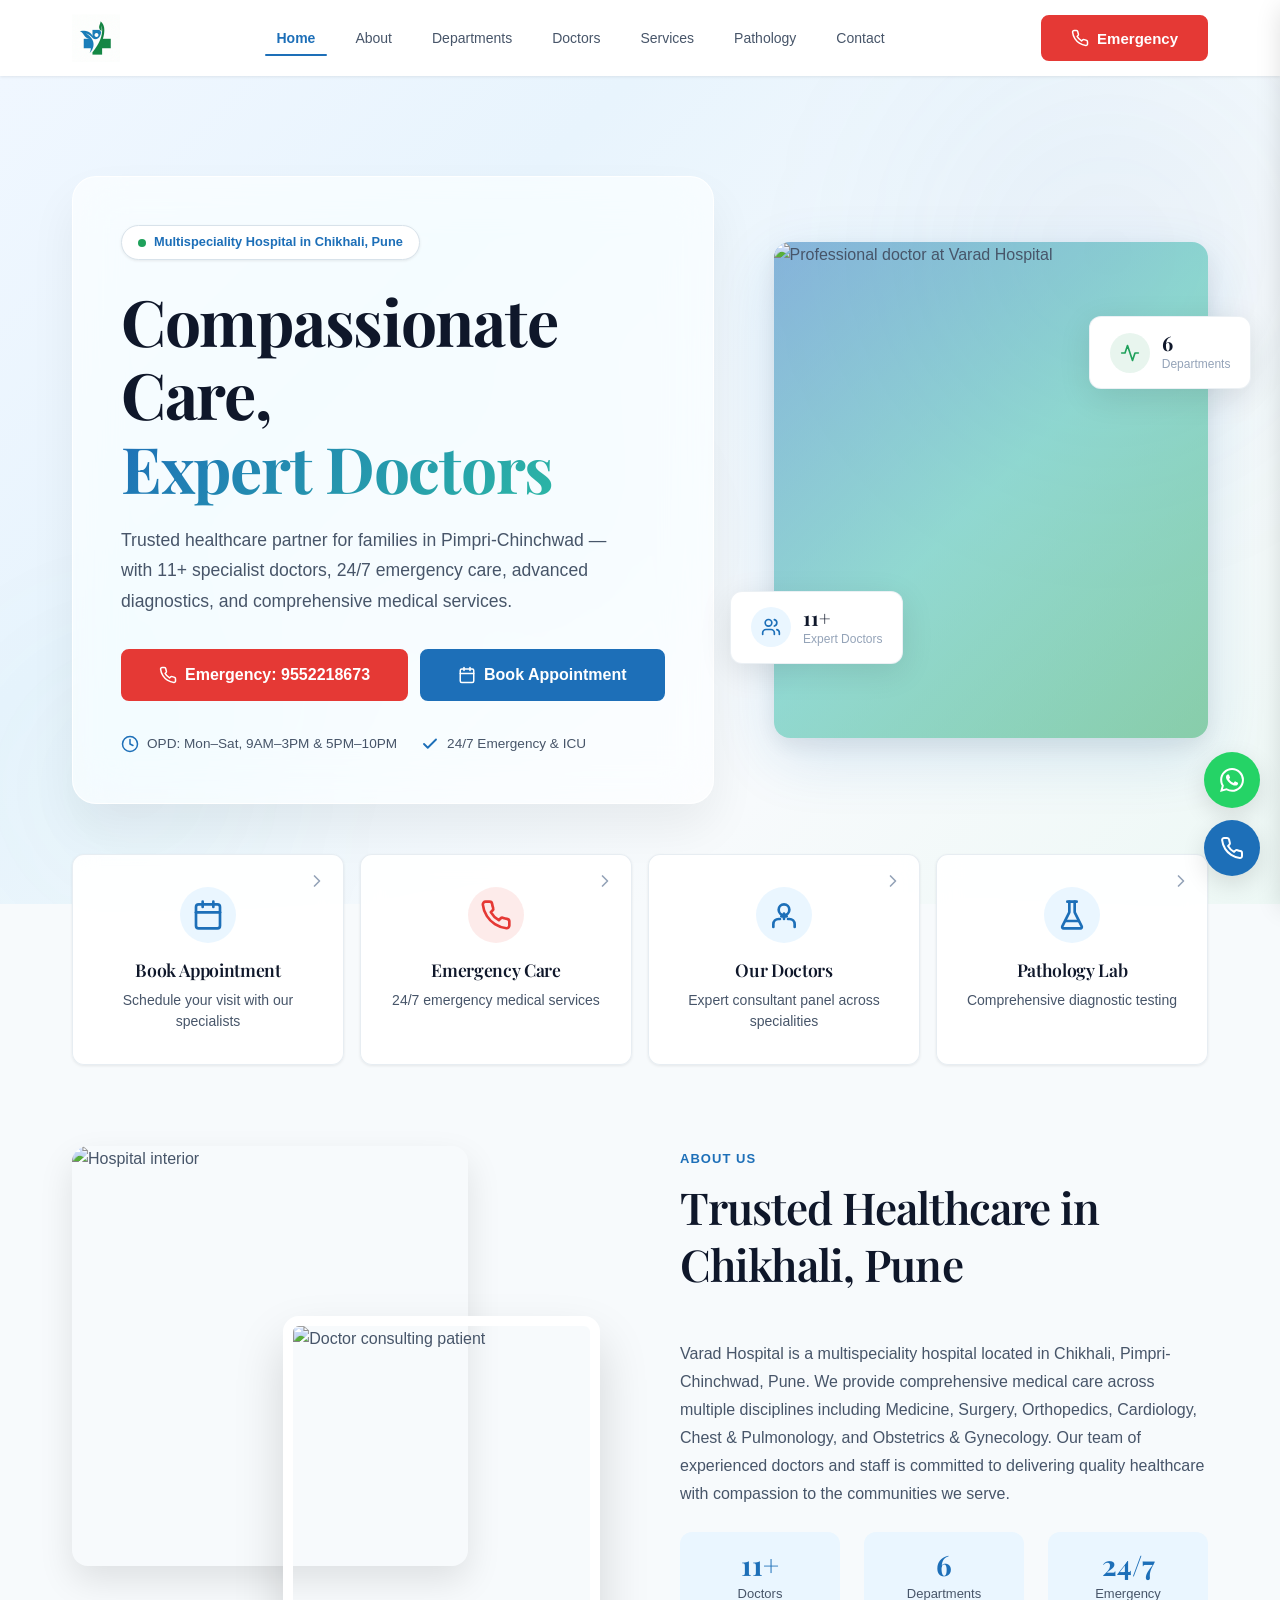
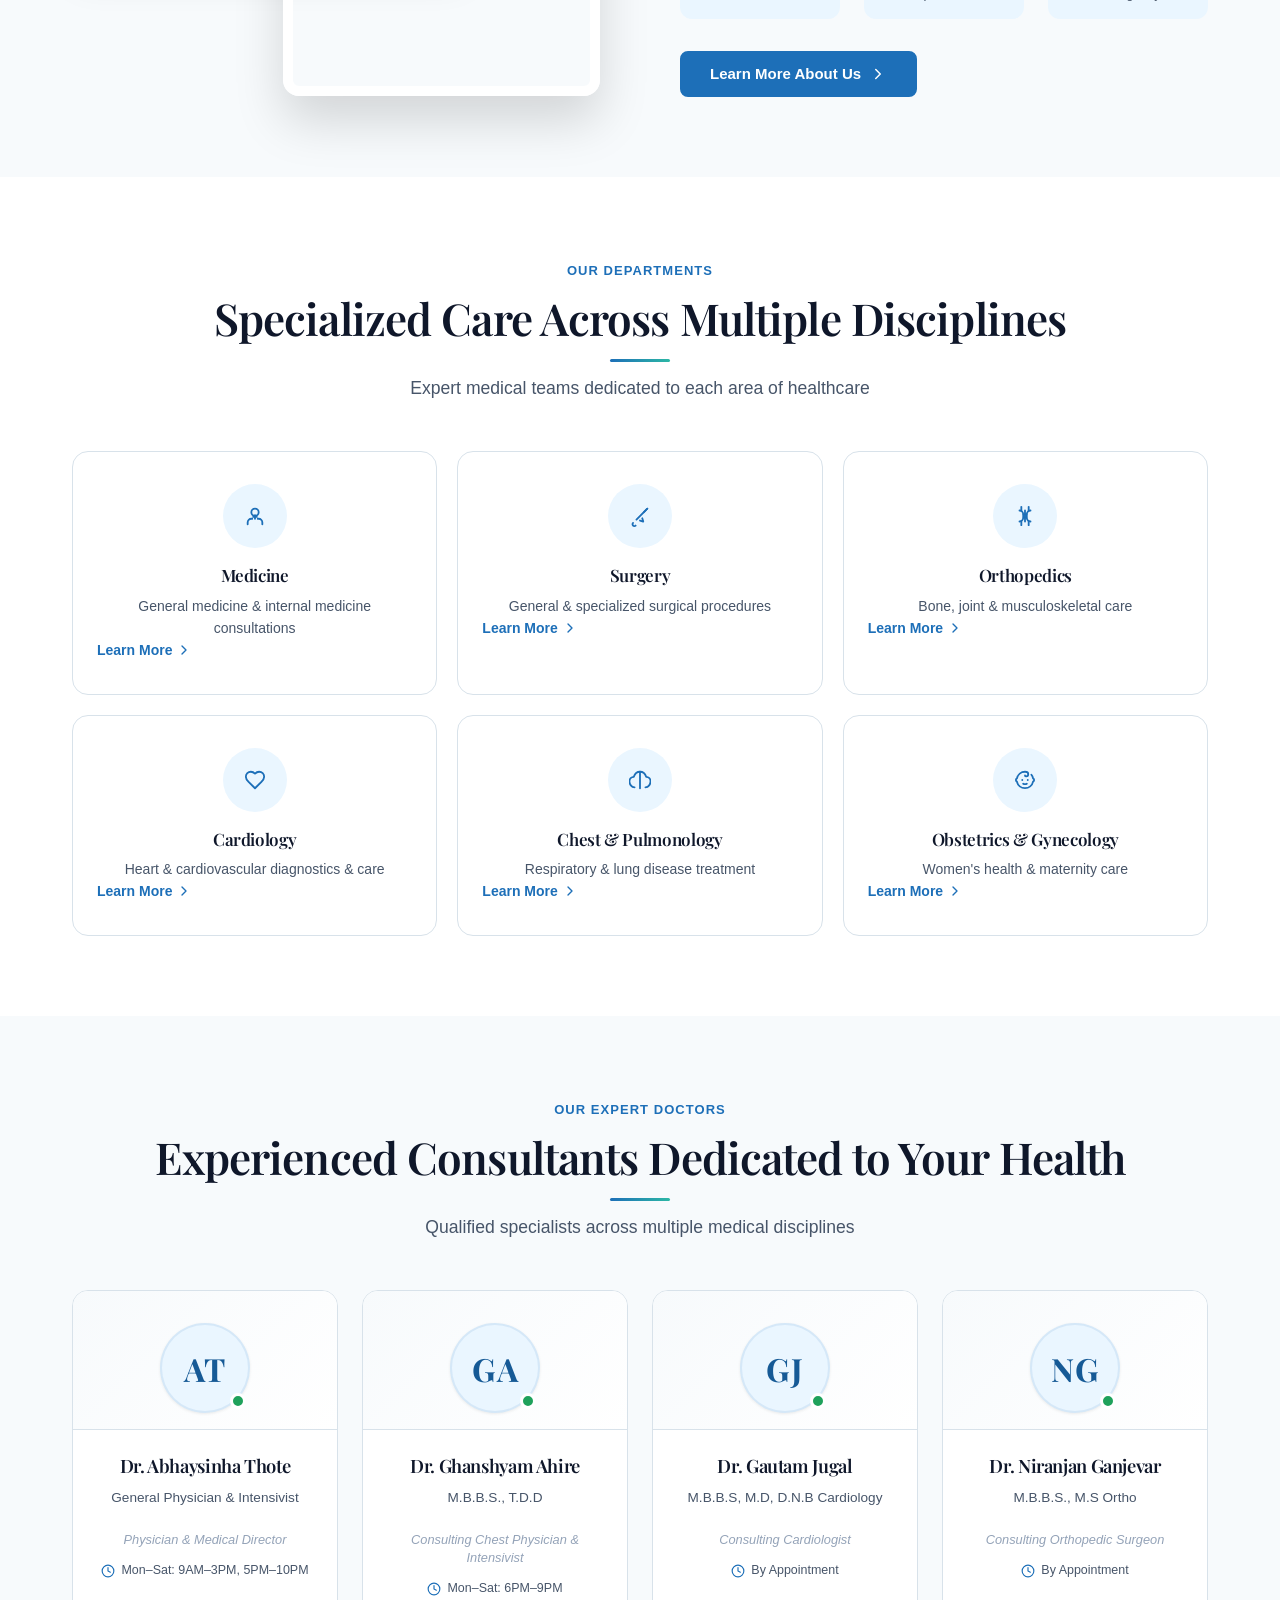
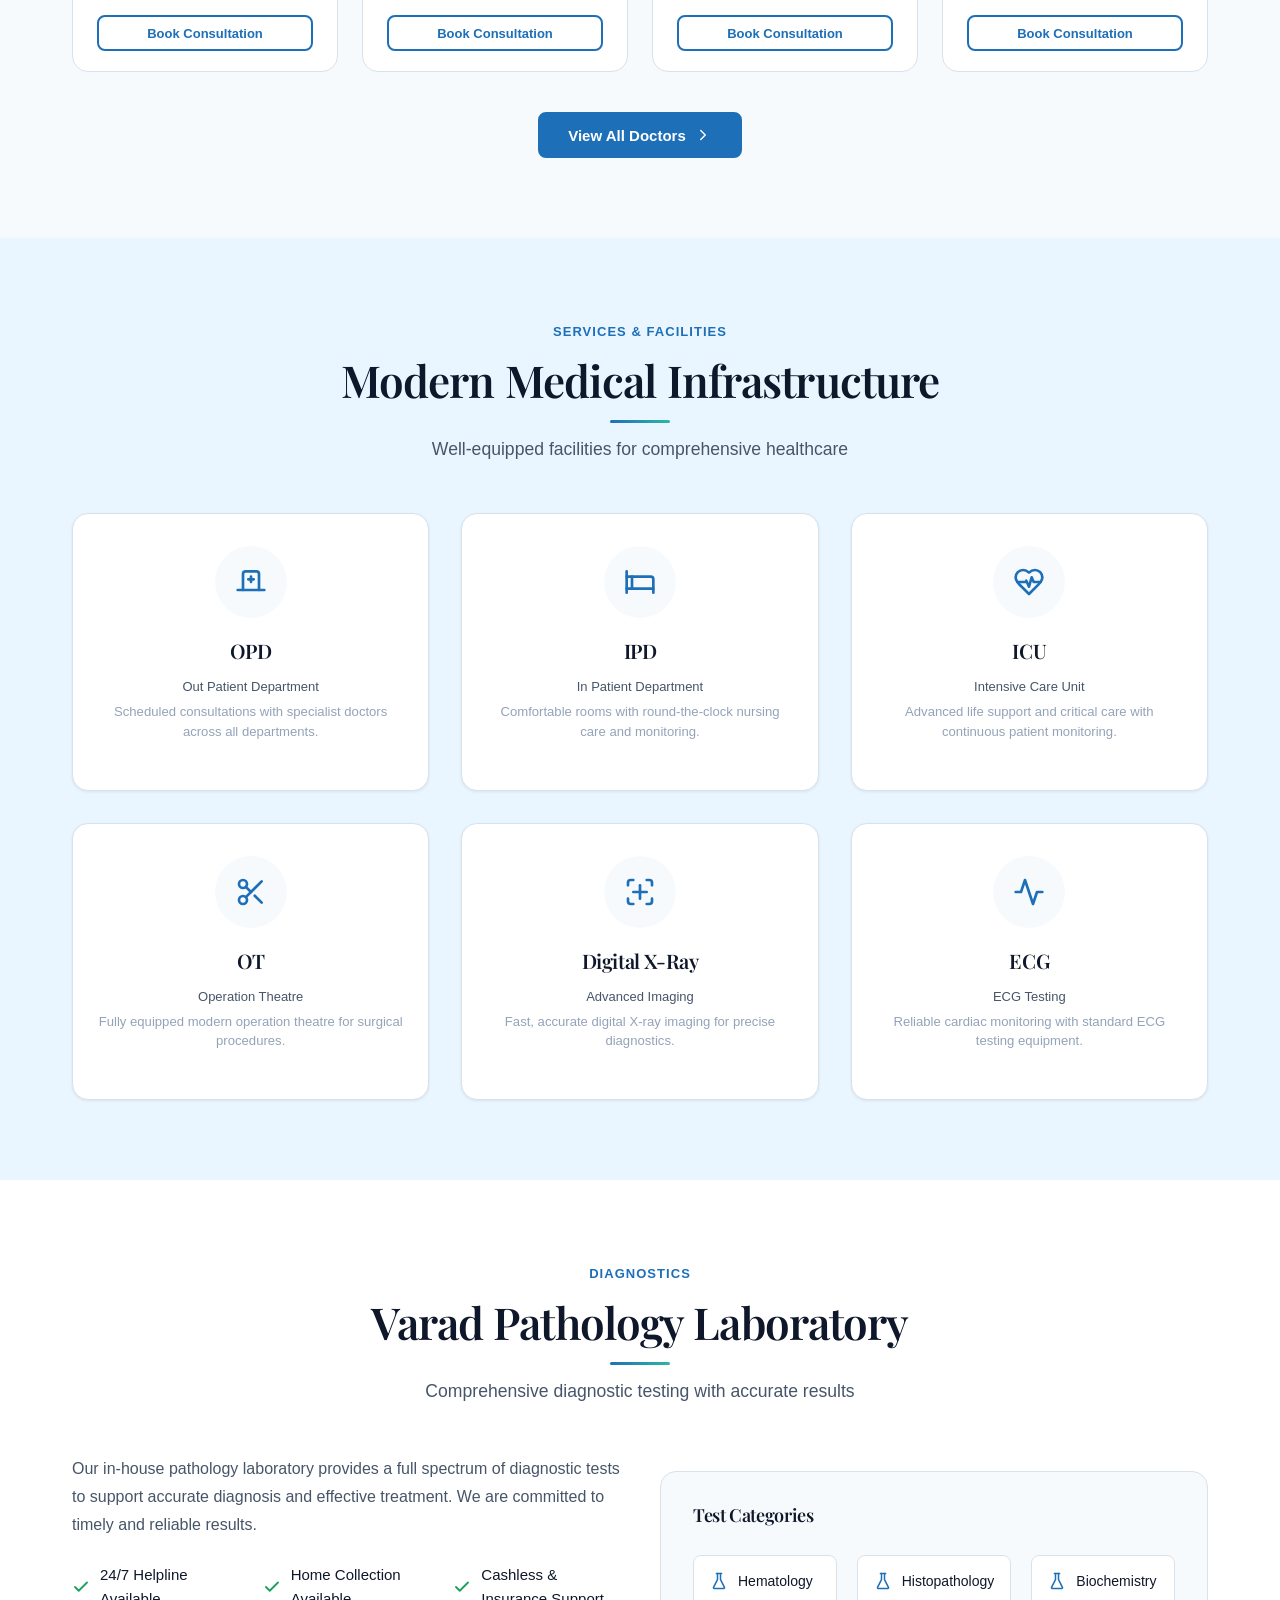
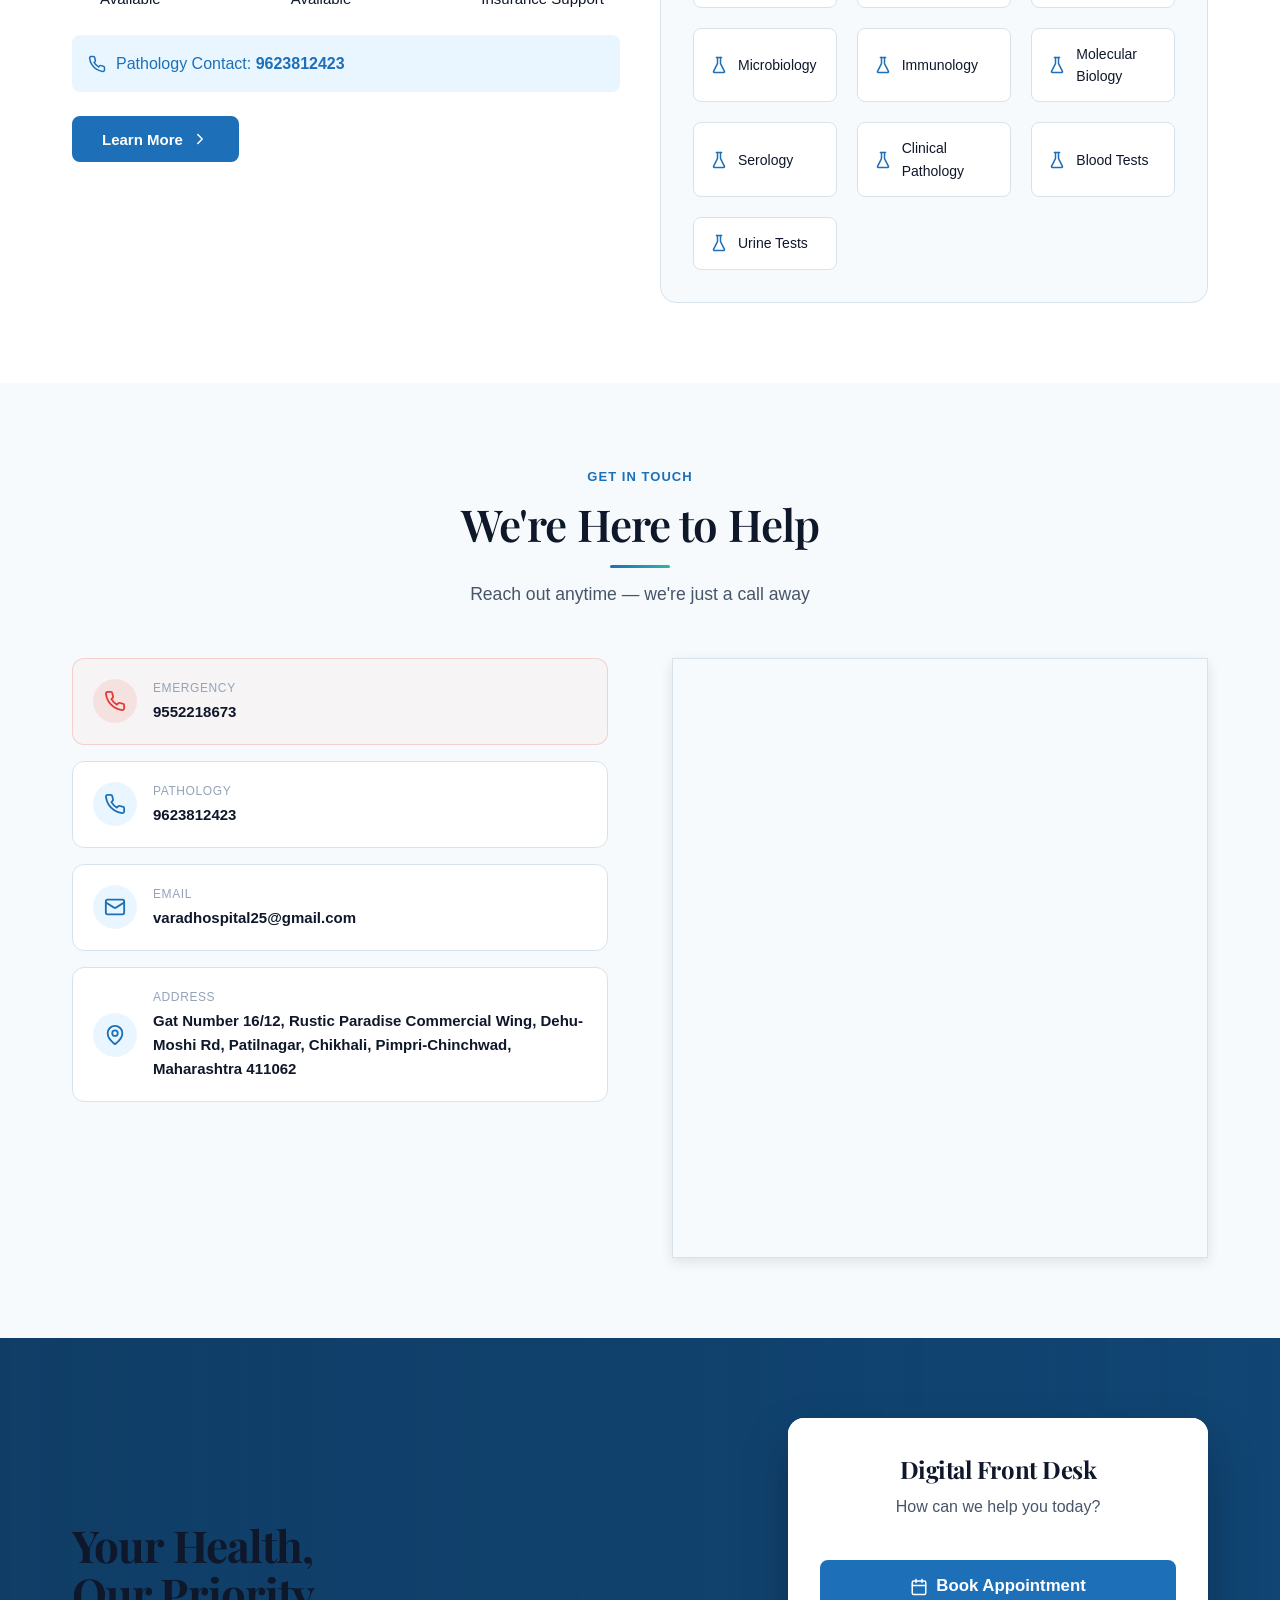
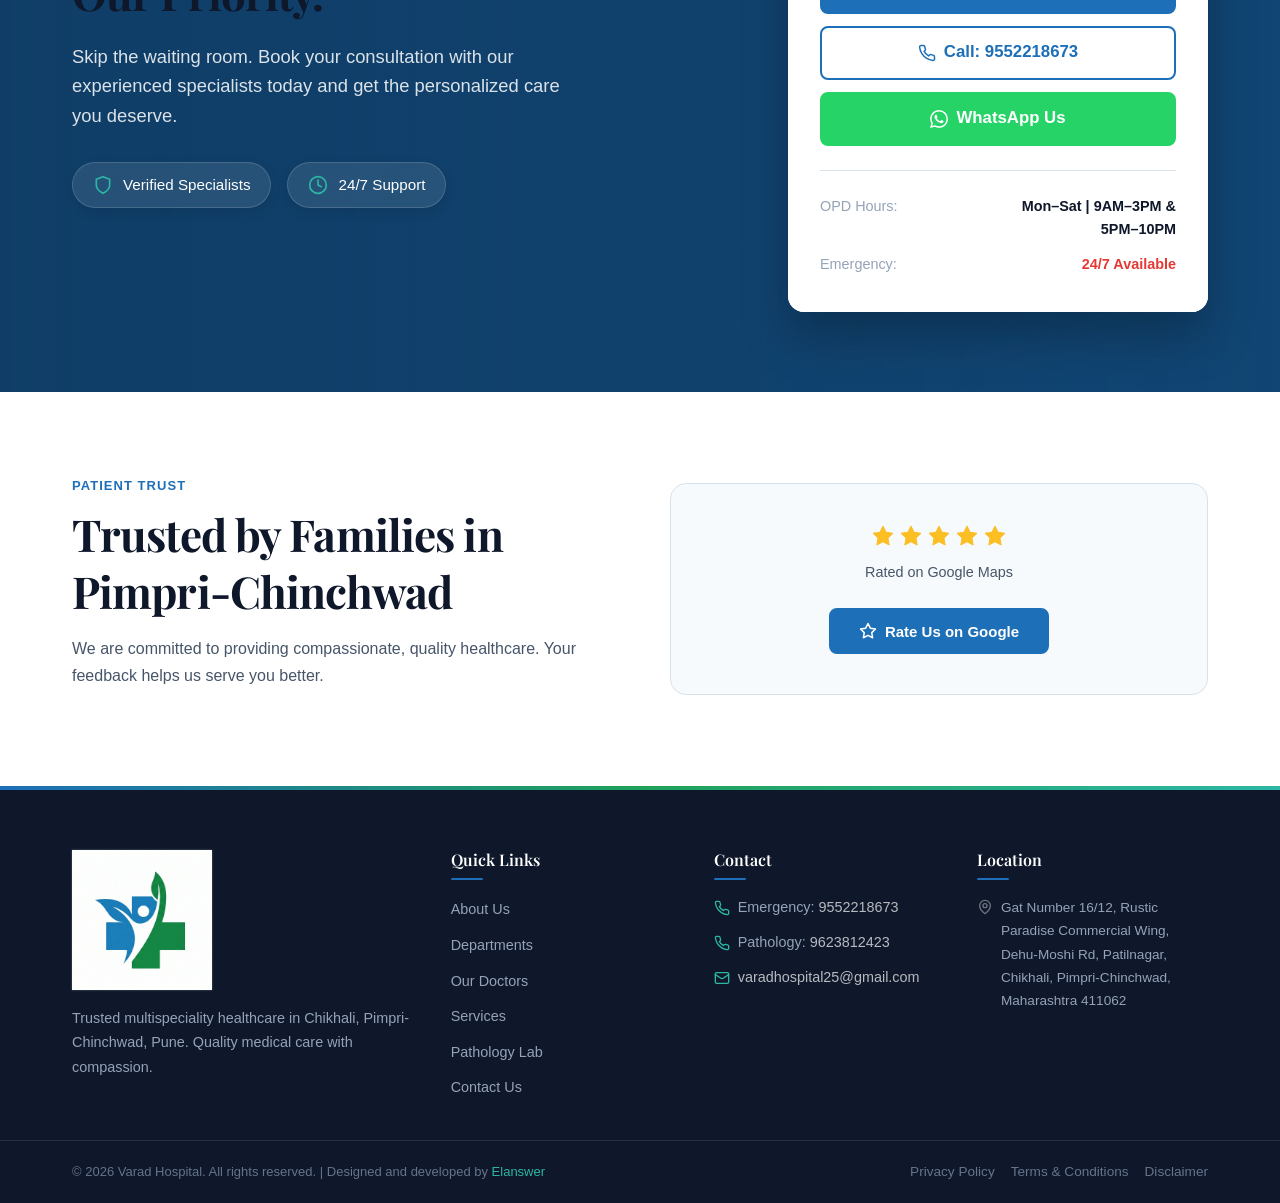
==== index.html @ cf4a0fb6 "ui improvements" ====
<!DOCTYPE html>
<html lang="en">
<head>
  <meta charset="UTF-8">
  <meta name="viewport" content="width=device-width, initial-scale=1.0">
  <title>Varad Hospital — Multispeciality Hospital in Chikhali, Pune</title>
  <meta name="description" content="Varad Hospital is a trusted multispeciality hospital in Chikhali, Pune offering 24/7 emergency care, ICU, OPD, and expert doctors in surgery, orthopedics, and more.">
  <meta name="keywords" content="Varad Hospital, hospital Chikhali, multispeciality hospital Pune, Pimpri-Chinchwad hospital, emergency care Pune, OPD IPD ICU Chikhali">
  <meta name="author" content="Varad Hospital">
  <meta name="robots" content="index, follow">

  <!-- Open Graph -->
  <meta property="og:title" content="Varad Hospital — Multispeciality Hospital in Chikhali, Pune">
  <meta property="og:description" content="Trusted multispeciality healthcare in Chikhali, Pimpri-Chinchwad, Pune. 24/7 emergency care, OPD, IPD, ICU, pathology lab & expert doctors.">
  <meta property="og:type" content="website">
  <meta property="og:locale" content="en_IN">

  <!-- Favicon Placeholder -->
  <link rel="icon" href="images/logo.webp" type="image/webp">

  <!-- Google Fonts: Poppins + Inter -->
  <link rel="preconnect" href="https://fonts.googleapis.com">
  <link rel="preconnect" href="https://fonts.gstatic.com" crossorigin>
  <link href="https://fonts.googleapis.com/css2?family=Playfair+Display:ital,wght@0,400..900;1,400..900&family=Plus+Jakarta+Sans:ital,wght@0,200..800;1,200..800" rel="stylesheet">

    <link rel="preload" as="image" href="https://images.unsplash.com/photo-1612349317150-e413f6a5b16d?auto=format&fit=crop&w=800&q=80">
  <!-- Stylesheet -->
  <link rel="stylesheet" href="css/style.css">
  <link rel="canonical" href="https://www.varadhospitalcare.com/">

  <!-- JSON-LD Schema Markup -->
  <script type="application/ld+json">
  {
    "@context": "https://schema.org",
    "@type": "MedicalClinic",
    "name": "Varad Hospital",
    "url": "https://www.varadhospitalcare.com",
    "logo": "https://www.varadhospitalcare.com/images/logo.webp",
    "image": "https://images.unsplash.com/photo-1612349317150-e413f6a5b16d?auto=format&fit=crop&w=800&q=80",
    "description": "Varad Hospital is a trusted multispeciality hospital in Chikhali, Pune offering 24/7 emergency care, ICU, OPD, and expert doctors.",
    "address": {
      "@type": "PostalAddress",
      "streetAddress": "Gat Number 16/12, Rustic Paradise Commercial Wing, Dehu - Moshi Rd, Patilnagar",
      "addressLocality": "Chikhali, Pimpri-Chinchwad",
      "addressRegion": "Maharashtra",
      "postalCode": "411062",
      "addressCountry": "IN"
    },
    "geo": {
      "@type": "GeoCoordinates",
      "latitude": 18.6869093,
      "longitude": 73.8073880
    },
    "telephone": "+91-9552218673",
    "openingHoursSpecification": [
      {
        "@type": "OpeningHoursSpecification",
        "dayOfWeek": ["Monday", "Tuesday", "Wednesday", "Thursday", "Friday", "Saturday", "Sunday"],
        "opens": "00:00",
        "closes": "23:59",
        "description": "24/7 Emergency & ICU"
      }
    ]
  }
  </script>
</head>
<body class="home">

  <!-- Preloader -->
  <div id="preloader" aria-label="Page is loading">
    <video class="preloader-video" autoplay loop muted playsinline>
      <source src="videos/preloader.webm" type="video/webm">
    </video>
  </div>


  <!-- ============================================
       SKIP LINK — Accessibility
       ============================================ -->
  <a href="#main-content" class="skip-link">Skip to main content</a>

  <!-- ============================================
       HEADER
       ============================================ -->
  <header class="header" id="header">
    <div class="container header-inner">
      <!-- Logo -->
      <a href="index.html" class="logo" aria-label="Varad Hospital Home">
        <img src="images/logo.webp" alt="Varad Hospital Logo" width="160" height="48" loading="eager">
      </a>

      <!-- Desktop Navigation -->
      <nav class="nav" aria-label="Main navigation">
        <ul class="nav-links">
          <li><a href="index.html" class="nav-link active" aria-current="page">Home</a></li>
          <li><a href="about.html" class="nav-link">About</a></li>
          <li><a href="departments.html" class="nav-link">Departments</a></li>
          <li><a href="doctors.html" class="nav-link">Doctors</a></li>
          <li><a href="services.html" class="nav-link">Services</a></li>
          <li><a href="pathology.html" class="nav-link">Pathology</a></li>
          <li><a href="contact.html" class="nav-link">Contact</a></li>
        </ul>
      </nav>

      <!-- Emergency CTA -->
      <a href="tel:9552218673" class="btn btn-emergency header-cta">
        <svg xmlns="http://www.w3.org/2000/svg" width="18" height="18" viewBox="0 0 24 24" fill="none" stroke="currentColor" stroke-width="2" stroke-linecap="round" stroke-linejoin="round" aria-hidden="true"><path d="M22 16.92v3a2 2 0 0 1-2.18 2 19.79 19.79 0 0 1-8.63-3.07 19.5 19.5 0 0 1-6-6 19.79 19.79 0 0 1-3.07-8.67A2 2 0 0 1 4.11 2h3a2 2 0 0 1 2 1.72 12.84 12.84 0 0 0 .7 2.81 2 2 0 0 1-.45 2.11L8.09 9.91a16 16 0 0 0 6 6l1.27-1.27a2 2 0 0 1 2.11-.45 12.84 12.84 0 0 0 2.81.7A2 2 0 0 1 22 16.92z"/></svg>
        Emergency
      </a>

      <!-- Hamburger Toggle -->
      <button class="hamburger" id="hamburger" aria-label="Toggle menu" aria-expanded="false" aria-controls="mobile-nav">
        <span class="hamburger-bar"></span>
        <span class="hamburger-bar"></span>
        <span class="hamburger-bar"></span>
      </button>
    </div>
  </header>

  <!-- Mobile Nav Overlay -->
  <div class="mobile-nav-overlay" id="nav-overlay" aria-hidden="true"></div>

  <!-- Mobile Navigation Drawer -->
  <div class="mobile-nav" id="mobile-nav" role="dialog" aria-label="Mobile navigation" aria-hidden="true">
    <div class="mobile-nav-header">
      <a href="index.html" class="logo" aria-label="Varad Hospital Home">
        <img src="images/logo.webp" alt="Varad Hospital Logo" width="140" height="42">
      </a>
      <button class="mobile-nav-close" id="mobile-nav-close" aria-label="Close menu">
        <svg xmlns="http://www.w3.org/2000/svg" width="24" height="24" viewBox="0 0 24 24" fill="none" stroke="currentColor" stroke-width="2" stroke-linecap="round" stroke-linejoin="round" aria-hidden="true"><line x1="18" y1="6" x2="6" y2="18"/><line x1="6" y1="6" x2="18" y2="18"/></svg>
      </button>
    </div>
    <ul class="mobile-nav-links">
      <li><a href="index.html" class="mobile-nav-link active" aria-current="page">Home</a></li>
      <li><a href="about.html" class="mobile-nav-link">About</a></li>
      <li><a href="departments.html" class="mobile-nav-link">Departments</a></li>
      <li><a href="doctors.html" class="mobile-nav-link">Doctors</a></li>
      <li><a href="services.html" class="mobile-nav-link">Services</a></li>
      <li><a href="pathology.html" class="mobile-nav-link">Pathology</a></li>
      <li><a href="contact.html" class="mobile-nav-link">Contact</a></li>
    </ul>
    <div class="mobile-nav-contact">
      <a href="tel:9552218673" class="btn btn-emergency btn-block">
        <svg xmlns="http://www.w3.org/2000/svg" width="18" height="18" viewBox="0 0 24 24" fill="none" stroke="currentColor" stroke-width="2" stroke-linecap="round" stroke-linejoin="round" aria-hidden="true"><path d="M22 16.92v3a2 2 0 0 1-2.18 2 19.79 19.79 0 0 1-8.63-3.07 19.5 19.5 0 0 1-6-6 19.79 19.79 0 0 1-3.07-8.67A2 2 0 0 1 4.11 2h3a2 2 0 0 1 2 1.72 12.84 12.84 0 0 0 .7 2.81 2 2 0 0 1-.45 2.11L8.09 9.91a16 16 0 0 0 6 6l1.27-1.27a2 2 0 0 1 2.11-.45 12.84 12.84 0 0 0 2.81.7A2 2 0 0 1 22 16.92z"/></svg>
        Emergency: 9552218673
      </a>
      <a href="https://wa.me/919552218673" class="btn btn-whatsapp btn-block" target="_blank" rel="noopener noreferrer">
        <svg xmlns="http://www.w3.org/2000/svg" width="18" height="18" viewBox="0 0 24 24" fill="currentColor" aria-hidden="true"><path d="M17.472 14.382c-.297-.149-1.758-.867-2.03-.967-.273-.099-.471-.148-.67.15-.197.297-.767.966-.94 1.164-.173.199-.347.223-.644.075-.297-.15-1.255-.463-2.39-1.475-.883-.788-1.48-1.761-1.653-2.059-.173-.297-.018-.458.13-.606.134-.133.298-.347.446-.52.149-.174.198-.298.298-.497.099-.198.05-.371-.025-.52-.075-.149-.669-1.612-.916-2.207-.242-.579-.487-.5-.669-.51-.173-.008-.371-.01-.57-.01-.198 0-.52.074-.792.372-.272.297-1.04 1.016-1.04 2.479 0 1.462 1.065 2.875 1.213 3.074.149.198 2.096 3.2 5.077 4.487.709.306 1.262.489 1.694.625.712.227 1.36.195 1.871.118.571-.085 1.758-.719 2.006-1.413.248-.694.248-1.289.173-1.413-.074-.124-.272-.198-.57-.347m-5.421 7.403h-.004a9.87 9.87 0 0 1-5.031-1.378l-.361-.214-3.741.982.998-3.648-.235-.374a9.86 9.86 0 0 1-1.51-5.26c.001-5.45 4.436-9.884 9.888-9.884 2.64 0 5.122 1.03 6.988 2.898a9.825 9.825 0 0 1 2.893 6.994c-.003 5.45-4.437 9.884-9.885 9.884m8.413-18.297A11.815 11.815 0 0 0 12.05 0C5.495 0 .16 5.335.157 11.892c0 2.096.547 4.142 1.588 5.945L.057 24l6.305-1.654a11.882 11.882 0 0 0 5.683 1.448h.005c6.554 0 11.89-5.335 11.893-11.893a11.821 11.821 0 0 0-3.48-8.413z"/></svg>
        WhatsApp Us
      </a>
    </div>
  </div>

  <!-- ============================================
       MAIN CONTENT
       ============================================ -->
  <main id="main-content">

    <!-- ==========================================
         SECTION 1: HERO
         ========================================== -->
    <section class="hero-v2" id="hero" aria-label="Welcome to Varad Hospital">
      <!-- Gradient Background -->
      <div class="hero-v2__bg" aria-hidden="true">
        <div class="hero-v2__shape hero-v2__shape--1"></div>
        <div class="hero-v2__shape hero-v2__shape--2"></div>
        <div class="hero-v2__shape hero-v2__shape--3"></div>
      </div>

      <div class="container hero-v2__inner">
        <!-- Left: Content -->
        <div class="hero-v2__content">
          <span class="hero-v2__badge">
            <span class="hero-v2__badge-dot" aria-hidden="true"></span>
            Multispeciality Hospital in Chikhali, Pune
          </span>
          <h1 class="hero-v2__title">
            Compassionate Care,<br>
            <span class="hero-v2__title-accent">Expert Doctors</span>
          </h1>
          <p class="hero-v2__subtitle">Trusted healthcare partner for families in Pimpri-Chinchwad — with 11+ specialist doctors, 24/7 emergency care, advanced diagnostics, and comprehensive medical services.</p>
          
          <div class="hero-v2__actions">
            <a href="tel:9552218673" class="btn btn-emergency btn-lg hero-emergency-btn">
              <svg xmlns="http://www.w3.org/2000/svg" width="20" height="20" viewBox="0 0 24 24" fill="none" stroke="currentColor" stroke-width="2" stroke-linecap="round" stroke-linejoin="round" aria-hidden="true"><path d="M22 16.92v3a2 2 0 0 1-2.18 2 19.79 19.79 0 0 1-8.63-3.07 19.5 19.5 0 0 1-6-6 19.79 19.79 0 0 1-3.07-8.67A2 2 0 0 1 4.11 2h3a2 2 0 0 1 2 1.72 12.84 12.84 0 0 0 .7 2.81 2 2 0 0 1-.45 2.11L8.09 9.91a16 16 0 0 0 6 6l1.27-1.27a2 2 0 0 1 2.11-.45 12.84 12.84 0 0 0 2.81.7A2 2 0 0 1 22 16.92z"/></svg>
              Emergency: 9552218673
            </a>
            <a href="#" data-cal-link="varad-hospital-qlklm3/doctor-consultation" data-cal-namespace="doctor-consultation" data-cal-config='{"layout":"month_view","useSlotsViewOnSmallScreen":"true","theme":"auto"}' class="btn btn-primary btn-lg">
              <svg xmlns="http://www.w3.org/2000/svg" width="20" height="20" viewBox="0 0 24 24" fill="none" stroke="currentColor" stroke-width="2" stroke-linecap="round" stroke-linejoin="round" aria-hidden="true"><rect x="3" y="4" width="18" height="18" rx="2" ry="2"/><line x1="16" y1="2" x2="16" y2="6"/><line x1="8" y1="2" x2="8" y2="6"/><line x1="3" y1="10" x2="21" y2="10"/></svg>
              Book Appointment
            </a>
          </div>

          <!-- Trust indicators -->
          <div class="hero-v2__trust">
            <div class="hero-v2__trust-item">
              <svg xmlns="http://www.w3.org/2000/svg" width="18" height="18" viewBox="0 0 24 24" fill="none" stroke="currentColor" stroke-width="2" stroke-linecap="round" stroke-linejoin="round" aria-hidden="true"><circle cx="12" cy="12" r="10"/><polyline points="12 6 12 12 16 14"/></svg>
              <span>OPD: Mon–Sat, 9AM–3PM & 5PM–10PM</span>
            </div>
            <div class="hero-v2__trust-item">
              <svg xmlns="http://www.w3.org/2000/svg" width="18" height="18" viewBox="0 0 24 24" fill="none" stroke="currentColor" stroke-width="2.5" stroke-linecap="round" stroke-linejoin="round" aria-hidden="true"><polyline points="20 6 9 17 4 12"/></svg>
              <span>24/7 Emergency & ICU</span>
            </div>
          </div>
        </div>

        <!-- Right: Doctor Image -->
        <div class="hero-v2__visual">
          <div class="hero-v2__image-wrapper">
            <img src="https://images.unsplash.com/photo-1612349317150-e413f6a5b16d?auto=format&fit=crop&w=800&q=80" alt="Professional doctor at Varad Hospital" class="hero-v2__image" loading="eager" width="560" height="640">
          </div>
          <!-- Floating stat cards -->
          <div class="hero-v2__float-card hero-v2__float-card--1" aria-hidden="true">
            <div class="hero-v2__float-icon">
              <svg xmlns="http://www.w3.org/2000/svg" width="20" height="20" viewBox="0 0 24 24" fill="none" stroke="currentColor" stroke-width="2" stroke-linecap="round" stroke-linejoin="round"><path d="M16 21v-2a4 4 0 0 0-4-4H6a4 4 0 0 0-4 4v2"/><circle cx="9" cy="7" r="4"/><path d="M22 21v-2a4 4 0 0 0-3-3.87"/><path d="M16 3.13a4 4 0 0 1 0 7.75"/></svg>
            </div>
            <div>
              <span class="hero-v2__float-number">11+</span>
              <span class="hero-v2__float-label">Expert Doctors</span>
            </div>
          </div>
          <div class="hero-v2__float-card hero-v2__float-card--2" aria-hidden="true">
            <div class="hero-v2__float-icon hero-v2__float-icon--green">
              <svg xmlns="http://www.w3.org/2000/svg" width="20" height="20" viewBox="0 0 24 24" fill="none" stroke="currentColor" stroke-width="2" stroke-linecap="round" stroke-linejoin="round"><path d="M22 12h-4l-3 9L9 3l-3 9H2"/></svg>
            </div>
            <div>
              <span class="hero-v2__float-number">6</span>
              <span class="hero-v2__float-label">Departments</span>
            </div>
          </div>
        </div>
      </div>
    </section>

    <!-- ==========================================
         SECTION 2: QUICK ACTION CARDS
         ========================================== -->
    <section class="quick-actions" aria-label="Quick actions">
      <div class="container">
        <div class="quick-actions-grid">
          <!-- Card 1: Book Appointment -->
          <a href="#" data-cal-link="varad-hospital-qlklm3/doctor-consultation" data-cal-namespace="doctor-consultation" data-cal-config='{"layout":"month_view","useSlotsViewOnSmallScreen":"true","theme":"auto"}' class="quick-card reveal"><!-- [PLACEHOLDER: Update with cal.com link] -->
            <div class="quick-card-icon">
              <svg xmlns="http://www.w3.org/2000/svg" width="32" height="32" viewBox="0 0 24 24" fill="none" stroke="currentColor" stroke-width="2" stroke-linecap="round" stroke-linejoin="round" aria-hidden="true"><rect x="3" y="4" width="18" height="18" rx="2" ry="2"/><line x1="16" y1="2" x2="16" y2="6"/><line x1="8" y1="2" x2="8" y2="6"/><line x1="3" y1="10" x2="21" y2="10"/></svg>
            </div>
            <h3 class="quick-card-title">Book Appointment</h3>
            <p class="quick-card-desc">Schedule your visit with our specialists</p>
            <span class="quick-card-arrow" aria-hidden="true">
              <svg xmlns="http://www.w3.org/2000/svg" width="20" height="20" viewBox="0 0 24 24" fill="none" stroke="currentColor" stroke-width="2" stroke-linecap="round" stroke-linejoin="round"><polyline points="9 18 15 12 9 6"/></svg>
            </span>
          </a>

          <!-- Card 2: Emergency Care -->
          <a href="tel:9552218673" class="quick-card quick-card--emergency reveal">
            <div class="quick-card-icon">
              <svg xmlns="http://www.w3.org/2000/svg" width="32" height="32" viewBox="0 0 24 24" fill="none" stroke="currentColor" stroke-width="2" stroke-linecap="round" stroke-linejoin="round" aria-hidden="true"><path d="M22 16.92v3a2 2 0 0 1-2.18 2 19.79 19.79 0 0 1-8.63-3.07 19.5 19.5 0 0 1-6-6 19.79 19.79 0 0 1-3.07-8.67A2 2 0 0 1 4.11 2h3a2 2 0 0 1 2 1.72 12.84 12.84 0 0 0 .7 2.81 2 2 0 0 1-.45 2.11L8.09 9.91a16 16 0 0 0 6 6l1.27-1.27a2 2 0 0 1 2.11-.45 12.84 12.84 0 0 0 2.81.7A2 2 0 0 1 22 16.92z"/></svg>
            </div>
            <h3 class="quick-card-title">Emergency Care</h3>
            <p class="quick-card-desc">24/7 emergency medical services</p>
            <span class="quick-card-arrow" aria-hidden="true">
              <svg xmlns="http://www.w3.org/2000/svg" width="20" height="20" viewBox="0 0 24 24" fill="none" stroke="currentColor" stroke-width="2" stroke-linecap="round" stroke-linejoin="round"><polyline points="9 18 15 12 9 6"/></svg>
            </span>
          </a>

          <!-- Card 3: Our Doctors -->
          <a href="doctors.html" class="quick-card reveal">
            <div class="quick-card-icon">
              <svg xmlns="http://www.w3.org/2000/svg" width="32" height="32" viewBox="0 0 24 24" fill="none" stroke="currentColor" stroke-width="2" stroke-linecap="round" stroke-linejoin="round" aria-hidden="true"><path d="M4.8 2.6A2 2 0 0 1 6.8 1h10.4a2 2 0 0 1 2 1.6l.8 4.8a2 2 0 0 1-.4 1.6 6 6 0 0 1-9.2 0 6 6 0 0 1-9.2 0A2 2 0 0 1 1 7.4z" style="display:none"/><path d="M12 2a3 3 0 0 0-3 3v1h6V5a3 3 0 0 0-3-3z" style="display:none"/><circle cx="12" cy="8" r="4"/><path d="M20 21v-2a4 4 0 0 0-4-4h-1"/><path d="M4 21v-2a4 4 0 0 1 4-4h1"/><path d="M12 11v4"/><path d="M10 13h4"/></svg>
            </div>
            <h3 class="quick-card-title">Our Doctors</h3>
            <p class="quick-card-desc">Expert consultant panel across specialities</p>
            <span class="quick-card-arrow" aria-hidden="true">
              <svg xmlns="http://www.w3.org/2000/svg" width="20" height="20" viewBox="0 0 24 24" fill="none" stroke="currentColor" stroke-width="2" stroke-linecap="round" stroke-linejoin="round"><polyline points="9 18 15 12 9 6"/></svg>
            </span>
          </a>

          <!-- Card 4: Pathology Lab -->
          <a href="pathology.html" class="quick-card reveal">
            <div class="quick-card-icon">
              <svg xmlns="http://www.w3.org/2000/svg" width="32" height="32" viewBox="0 0 24 24" fill="none" stroke="currentColor" stroke-width="2" stroke-linecap="round" stroke-linejoin="round" aria-hidden="true"><path d="M10 2v7.527a2 2 0 0 1-.211.896L4.72 20.55a1 1 0 0 0 .9 1.45h12.76a1 1 0 0 0 .9-1.45l-5.069-10.127A2 2 0 0 1 14 9.527V2"/><path d="M8.5 2h7"/><path d="M7 16.5h10"/></svg>
            </div>
            <h3 class="quick-card-title">Pathology Lab</h3>
            <p class="quick-card-desc">Comprehensive diagnostic testing</p>
            <span class="quick-card-arrow" aria-hidden="true">
              <svg xmlns="http://www.w3.org/2000/svg" width="20" height="20" viewBox="0 0 24 24" fill="none" stroke="currentColor" stroke-width="2" stroke-linecap="round" stroke-linejoin="round"><polyline points="9 18 15 12 9 6"/></svg>
            </span>
          </a>
        </div>
      </div>
    </section>

    <!-- ==========================================
         SECTION 3: ABOUT
         ========================================== -->
    <section class="section about" id="about" aria-labelledby="about-heading">
      <div class="container">
        <div class="about-grid">
          <!-- Left: Image placeholder -->
          <div class="about-image-collage reveal">
            <img src="https://images.unsplash.com/photo-1519494026892-80bbd2d6fd0d?auto=format&fit=crop&w=600&q=80" alt="Hospital interior" class="img-back" loading="lazy">
            <img src="https://images.unsplash.com/photo-1631217868264-e5b90bb7e133?auto=format&fit=crop&w=600&q=80" alt="Doctor consulting patient" class="img-front" loading="lazy">
          </div>

          <!-- Right: Content -->
          <div class="about-content reveal">
            <span class="section-label">About Us</span>
            <h2 class="section-title" id="about-heading">Trusted Healthcare in Chikhali, Pune</h2>
            <p class="about-text">Varad Hospital is a multispeciality hospital located in Chikhali, Pimpri-Chinchwad, Pune. We provide comprehensive medical care across multiple disciplines including Medicine, Surgery, Orthopedics, Cardiology, Chest &amp; Pulmonology, and Obstetrics &amp; Gynecology. Our team of experienced doctors and staff is committed to delivering quality healthcare with compassion to the communities we serve.</p>
            <div class="about-stats">
              <div class="stat-item">
                <span class="stat-number" data-target="11" data-suffix="+">0</span>
                <span class="stat-label">Doctors</span>
              </div>
              <div class="stat-item">
                <span class="stat-number" data-target="6">0</span>
                <span class="stat-label">Departments</span>
              </div>
              <div class="stat-item">
                <span class="stat-number" data-text="24/7">24/7</span>
                <span class="stat-label">Emergency</span>
              </div>
            </div>
            <a href="about.html" class="btn btn-primary">
              Learn More About Us
              <svg xmlns="http://www.w3.org/2000/svg" width="18" height="18" viewBox="0 0 24 24" fill="none" stroke="currentColor" stroke-width="2" stroke-linecap="round" stroke-linejoin="round" aria-hidden="true"><polyline points="9 18 15 12 9 6"/></svg>
            </a>
          </div>
        </div>
      </div>
    </section>

    <!-- ==========================================
         SECTION 4: DEPARTMENTS
         ========================================== -->
    <section class="section departments" id="departments" aria-labelledby="departments-heading">
      <div class="container">
        <div class="section-header">
          <span class="section-label">Our Departments</span>
          <h2 class="section-title" id="departments-heading">Specialized Care Across Multiple Disciplines</h2>
          <p class="section-subtitle">Expert medical teams dedicated to each area of healthcare</p>
        </div>
        <div class="departments-grid">
          <!-- Department 1: Medicine -->
          <div class="dept-card reveal">
            <div class="dept-icon">
              <svg xmlns="http://www.w3.org/2000/svg" width="36" height="36" viewBox="0 0 24 24" fill="none" stroke="currentColor" stroke-width="2" stroke-linecap="round" stroke-linejoin="round" aria-hidden="true"><circle cx="12" cy="8" r="4"/><path d="M20 21v-2a4 4 0 0 0-4-4h-1"/><path d="M4 21v-2a4 4 0 0 1 4-4h1"/><path d="M12 11v4"/><path d="M10 13h4"/></svg>
            </div>
            <h3 class="dept-name">Medicine</h3>
            <p class="dept-desc">General medicine &amp; internal medicine consultations</p>
            <a href="departments.html" class="dept-link">
              Learn More
              <svg xmlns="http://www.w3.org/2000/svg" width="16" height="16" viewBox="0 0 24 24" fill="none" stroke="currentColor" stroke-width="2" stroke-linecap="round" stroke-linejoin="round" aria-hidden="true"><polyline points="9 18 15 12 9 6"/></svg>
            </a>
          </div>

          <!-- Department 2: Surgery -->
          <div class="dept-card reveal">
            <div class="dept-icon">
              <svg xmlns="http://www.w3.org/2000/svg" width="36" height="36" viewBox="0 0 24 24" fill="none" stroke="currentColor" stroke-width="2" stroke-linecap="round" stroke-linejoin="round" aria-hidden="true"><path d="M20 4 8.12 15.88"/><path d="m14.47 14.48 1.06 3.54-3.54-1.06"/><path d="M4.42 19.58a2 2 0 1 0 2.83 2.83"/><path d="M20 4l-4 4"/></svg>
            </div>
            <h3 class="dept-name">Surgery</h3>
            <p class="dept-desc">General &amp; specialized surgical procedures</p>
            <a href="departments.html" class="dept-link">
              Learn More
              <svg xmlns="http://www.w3.org/2000/svg" width="16" height="16" viewBox="0 0 24 24" fill="none" stroke="currentColor" stroke-width="2" stroke-linecap="round" stroke-linejoin="round" aria-hidden="true"><polyline points="9 18 15 12 9 6"/></svg>
            </a>
          </div>

          <!-- Department 3: Orthopedics -->
          <div class="dept-card reveal">
            <div class="dept-icon">
              <svg xmlns="http://www.w3.org/2000/svg" width="36" height="36" viewBox="0 0 24 24" fill="none" stroke="currentColor" stroke-width="2" stroke-linecap="round" stroke-linejoin="round" aria-hidden="true"><path d="M8 2v4"/><path d="M16 2v4"/><path d="M12 6v6"/><path d="M8 22v-4"/><path d="M16 22v-4"/><path d="M12 18v-6"/><circle cx="12" cy="12" r="2"/><path d="M6 6a4 4 0 0 1 4 4"/><path d="M18 6a4 4 0 0 0-4 4"/><path d="M6 18a4 4 0 0 0 4-4"/><path d="M18 18a4 4 0 0 1-4-4"/></svg>
            </div>
            <h3 class="dept-name">Orthopedics</h3>
            <p class="dept-desc">Bone, joint &amp; musculoskeletal care</p>
            <a href="departments.html" class="dept-link">
              Learn More
              <svg xmlns="http://www.w3.org/2000/svg" width="16" height="16" viewBox="0 0 24 24" fill="none" stroke="currentColor" stroke-width="2" stroke-linecap="round" stroke-linejoin="round" aria-hidden="true"><polyline points="9 18 15 12 9 6"/></svg>
            </a>
          </div>

          <!-- Department 4: Cardiology -->
          <div class="dept-card reveal">
            <div class="dept-icon">
              <svg xmlns="http://www.w3.org/2000/svg" width="36" height="36" viewBox="0 0 24 24" fill="none" stroke="currentColor" stroke-width="2" stroke-linecap="round" stroke-linejoin="round" aria-hidden="true"><path d="M19 14c1.49-1.46 3-3.21 3-5.5A5.5 5.5 0 0 0 16.5 3c-1.76 0-3 .5-4.5 2-1.5-1.5-2.74-2-4.5-2A5.5 5.5 0 0 0 2 8.5c0 2.3 1.5 4.05 3 5.5l7 7Z"/></svg>
            </div>
            <h3 class="dept-name">Cardiology</h3>
            <p class="dept-desc">Heart &amp; cardiovascular diagnostics &amp; care</p>
            <a href="departments.html" class="dept-link">
              Learn More
              <svg xmlns="http://www.w3.org/2000/svg" width="16" height="16" viewBox="0 0 24 24" fill="none" stroke="currentColor" stroke-width="2" stroke-linecap="round" stroke-linejoin="round" aria-hidden="true"><polyline points="9 18 15 12 9 6"/></svg>
            </a>
          </div>

          <!-- Department 5: Chest & Pulmonology -->
          <div class="dept-card reveal">
            <div class="dept-icon">
              <svg xmlns="http://www.w3.org/2000/svg" width="36" height="36" viewBox="0 0 24 24" fill="none" stroke="currentColor" stroke-width="2" stroke-linecap="round" stroke-linejoin="round" aria-hidden="true"><path d="M6.081 20C2.6 20 .5 16.42.5 13.5a5 5 0 0 1 4.77-5C6.26 5.28 8.54 3 12 3s5.74 2.28 6.73 5.5A5 5 0 0 1 23.5 13.5c0 2.92-2.1 6.5-5.581 6.5"/><path d="M12 3v18"/></svg>
            </div>
            <h3 class="dept-name">Chest &amp; Pulmonology</h3>
            <p class="dept-desc">Respiratory &amp; lung disease treatment</p>
            <a href="departments.html" class="dept-link">
              Learn More
              <svg xmlns="http://www.w3.org/2000/svg" width="16" height="16" viewBox="0 0 24 24" fill="none" stroke="currentColor" stroke-width="2" stroke-linecap="round" stroke-linejoin="round" aria-hidden="true"><polyline points="9 18 15 12 9 6"/></svg>
            </a>
          </div>

          <!-- Department 6: Obstetrics & Gynecology -->
          <div class="dept-card reveal">
            <div class="dept-icon">
              <svg xmlns="http://www.w3.org/2000/svg" width="36" height="36" viewBox="0 0 24 24" fill="none" stroke="currentColor" stroke-width="2" stroke-linecap="round" stroke-linejoin="round" aria-hidden="true"><path d="M9 12h.01"/><path d="M15 12h.01"/><path d="M10 16c.5.3 1.2.5 2 .5s1.5-.2 2-.5"/><path d="M19 6.3a9 9 0 0 1 1.8 3.9 2 2 0 0 1 0 3.6 9 9 0 0 1-17.6 0 2 2 0 0 1 0-3.6A9 9 0 0 1 12 3c2 0 3.5 1.1 3.5 2.5s-.9 2.5-2 2.5c-.8 0-1.5-.4-1.5-1"/></svg>
            </div>
            <h3 class="dept-name">Obstetrics &amp; Gynecology</h3>
            <p class="dept-desc">Women's health &amp; maternity care</p>
            <a href="departments.html" class="dept-link">
              Learn More
              <svg xmlns="http://www.w3.org/2000/svg" width="16" height="16" viewBox="0 0 24 24" fill="none" stroke="currentColor" stroke-width="2" stroke-linecap="round" stroke-linejoin="round" aria-hidden="true"><polyline points="9 18 15 12 9 6"/></svg>
            </a>
          </div>
        </div>
      </div>
    </section>

    <!-- ==========================================
         SECTION 5: DOCTORS
         ========================================== -->
    <section class="section doctors" id="doctors" aria-labelledby="doctors-heading">
      <div class="container">
        <div class="section-header">
          <span class="section-label">Our Expert Doctors</span>
          <h2 class="section-title" id="doctors-heading">Experienced Consultants Dedicated to Your Health</h2>
          <p class="section-subtitle">Qualified specialists across multiple medical disciplines</p>
        </div>
        <div class="doctors-grid-v2">

          <!-- Doctor 1: Dr. Abhaysinha Thote -->
          <div class="doc-card reveal">
            
            <div class="monogram-avatar-wrapper">
              <div class="monogram-avatar">AT</div>
            </div>
            <div class="doc-card__body">
              <h3 class="doc-card__name">Dr. Abhaysinha Thote</h3>
              <p class="doc-card__qual">General Physician &amp; Intensivist</p>
              <p class="doc-card__role">Physician &amp; Medical Director</p>
              <div class="doc-card__timing">
                <svg xmlns="http://www.w3.org/2000/svg" width="14" height="14" viewBox="0 0 24 24" fill="none" stroke="currentColor" stroke-width="2" stroke-linecap="round" stroke-linejoin="round" aria-hidden="true"><circle cx="12" cy="12" r="10"/><polyline points="12 6 12 12 16 14"/></svg>
                <span>Mon–Sat: 9AM–3PM, 5PM–10PM</span>
              </div>
            </div>
            <div class="doc-card__footer">
              <a href="#" data-cal-link="varad-hospital-qlklm3/doctor-consultation" data-cal-namespace="doctor-consultation" data-cal-config='{"layout":"month_view","useSlotsViewOnSmallScreen":"true","theme":"auto"}' class="btn btn-outline btn-sm doc-card__btn">Book Consultation</a>
            </div>
          </div>

          <!-- Doctor 2: Dr. Ghanshyam Ahire -->
          <div class="doc-card reveal">
            
            <div class="monogram-avatar-wrapper">
              <div class="monogram-avatar">GA</div>
            </div>
            <div class="doc-card__body">
              <h3 class="doc-card__name">Dr. Ghanshyam Ahire</h3>
              <p class="doc-card__qual">M.B.B.S., T.D.D</p>
              <p class="doc-card__role">Consulting Chest Physician &amp; Intensivist</p>
              <div class="doc-card__timing">
                <svg xmlns="http://www.w3.org/2000/svg" width="14" height="14" viewBox="0 0 24 24" fill="none" stroke="currentColor" stroke-width="2" stroke-linecap="round" stroke-linejoin="round" aria-hidden="true"><circle cx="12" cy="12" r="10"/><polyline points="12 6 12 12 16 14"/></svg>
                <span>Mon–Sat: 6PM–9PM</span>
              </div>
            </div>
            <div class="doc-card__footer">
              <a href="#" data-cal-link="varad-hospital-qlklm3/doctor-consultation" data-cal-namespace="doctor-consultation" data-cal-config='{"layout":"month_view","useSlotsViewOnSmallScreen":"true","theme":"auto"}' class="btn btn-outline btn-sm doc-card__btn">Book Consultation</a>
            </div>
          </div>

          <!-- Doctor 3: Dr. Gautam Jugal -->
          <div class="doc-card reveal">
            
            <div class="monogram-avatar-wrapper">
              <div class="monogram-avatar">GJ</div>
            </div>
            <div class="doc-card__body">
              <h3 class="doc-card__name">Dr. Gautam Jugal</h3>
              <p class="doc-card__qual">M.B.B.S, M.D, D.N.B Cardiology</p>
              <p class="doc-card__role">Consulting Cardiologist</p>
              <div class="doc-card__timing">
                <svg xmlns="http://www.w3.org/2000/svg" width="14" height="14" viewBox="0 0 24 24" fill="none" stroke="currentColor" stroke-width="2" stroke-linecap="round" stroke-linejoin="round" aria-hidden="true"><circle cx="12" cy="12" r="10"/><polyline points="12 6 12 12 16 14"/></svg>
                <span>By Appointment</span>
              </div>
            </div>
            <div class="doc-card__footer">
              <a href="#" data-cal-link="varad-hospital-qlklm3/doctor-consultation" data-cal-namespace="doctor-consultation" data-cal-config='{"layout":"month_view","useSlotsViewOnSmallScreen":"true","theme":"auto"}' class="btn btn-outline btn-sm doc-card__btn">Book Consultation</a>
            </div>
          </div>

          <!-- Doctor 4: Dr. Niranjan Ganjevar -->
          <div class="doc-card reveal">
            
            <div class="monogram-avatar-wrapper">
              <div class="monogram-avatar">NG</div>
            </div>
            <div class="doc-card__body">
              <h3 class="doc-card__name">Dr. Niranjan Ganjevar</h3>
              <p class="doc-card__qual">M.B.B.S., M.S Ortho</p>
              <p class="doc-card__role">Consulting Orthopedic Surgeon</p>
              <div class="doc-card__timing">
                <svg xmlns="http://www.w3.org/2000/svg" width="14" height="14" viewBox="0 0 24 24" fill="none" stroke="currentColor" stroke-width="2" stroke-linecap="round" stroke-linejoin="round" aria-hidden="true"><circle cx="12" cy="12" r="10"/><polyline points="12 6 12 12 16 14"/></svg>
                <span>By Appointment</span>
              </div>
            </div>
            <div class="doc-card__footer">
              <a href="#" data-cal-link="varad-hospital-qlklm3/doctor-consultation" data-cal-namespace="doctor-consultation" data-cal-config='{"layout":"month_view","useSlotsViewOnSmallScreen":"true","theme":"auto"}' class="btn btn-outline btn-sm doc-card__btn">Book Consultation</a>
            </div>
          </div>

        </div>

        <div class="section-cta">
          <a href="doctors.html" class="btn btn-primary">
            View All Doctors
            <svg xmlns="http://www.w3.org/2000/svg" width="18" height="18" viewBox="0 0 24 24" fill="none" stroke="currentColor" stroke-width="2" stroke-linecap="round" stroke-linejoin="round" aria-hidden="true"><polyline points="9 18 15 12 9 6"/></svg>
          </a>
        </div>
      </div>
    </section>

    <!-- ==========================================
         SECTION 6: SERVICES & FACILITIES
         ========================================== -->
    <section class="section services" id="services" aria-labelledby="services-heading">
      <div class="container">
        <div class="section-header">
          <span class="section-label">Services &amp; Facilities</span>
          <h2 class="section-title" id="services-heading">Modern Medical Infrastructure</h2>
          <p class="section-subtitle">Well-equipped facilities for comprehensive healthcare</p>
        </div>
        <div class="services-grid">
          <!-- OPD -->
          <div class="service-card reveal">
            <div class="service-icon">
              <svg xmlns="http://www.w3.org/2000/svg" width="32" height="32" viewBox="0 0 24 24" fill="none" stroke="currentColor" stroke-width="2" stroke-linecap="round" stroke-linejoin="round" aria-hidden="true"><path d="M18 18V6a2 2 0 0 0-2-2H8a2 2 0 0 0-2 2v12"/><path d="M2 18h20"/><path d="M10 10h4"/><path d="M12 8v4"/></svg>
            </div>
            <h3 class="service-title">OPD</h3>
            <p class="service-subtitle">Out Patient Department</p>
            <p class="service-desc">Scheduled consultations with specialist doctors across all departments.</p>
          </div>

          <!-- IPD -->
          <div class="service-card reveal">
            <div class="service-icon">
              <svg xmlns="http://www.w3.org/2000/svg" width="32" height="32" viewBox="0 0 24 24" fill="none" stroke="currentColor" stroke-width="2" stroke-linecap="round" stroke-linejoin="round" aria-hidden="true"><path d="M2 4v16"/><path d="M2 8h18a2 2 0 0 1 2 2v10"/><path d="M2 17h20"/><path d="M6 8v9"/></svg>
            </div>
            <h3 class="service-title">IPD</h3>
            <p class="service-subtitle">In Patient Department</p>
            <p class="service-desc">Comfortable rooms with round-the-clock nursing care and monitoring.</p>
          </div>

          <!-- ICU -->
          <div class="service-card reveal">
            <div class="service-icon">
              <svg xmlns="http://www.w3.org/2000/svg" width="32" height="32" viewBox="0 0 24 24" fill="none" stroke="currentColor" stroke-width="2" stroke-linecap="round" stroke-linejoin="round" aria-hidden="true"><path d="M19 14c1.49-1.46 3-3.21 3-5.5A5.5 5.5 0 0 0 16.5 3c-1.76 0-3 .5-4.5 2-1.5-1.5-2.74-2-4.5-2A5.5 5.5 0 0 0 2 8.5c0 2.3 1.5 4.05 3 5.5l7 7Z"/><path d="M3.22 12H9.5l.5-1 2 4.5 2-7 1.5 3.5h5.27"/></svg>
            </div>
            <h3 class="service-title">ICU</h3>
            <p class="service-subtitle">Intensive Care Unit</p>
            <p class="service-desc">Advanced life support and critical care with continuous patient monitoring.</p>
          </div>

          <!-- OT -->
          <div class="service-card reveal">
            <div class="service-icon">
              <svg xmlns="http://www.w3.org/2000/svg" width="32" height="32" viewBox="0 0 24 24" fill="none" stroke="currentColor" stroke-width="2" stroke-linecap="round" stroke-linejoin="round" aria-hidden="true"><circle cx="6" cy="6" r="3"/><path d="M8.12 8.12 12 12"/><path d="M20 4 8.12 15.88"/><circle cx="6" cy="18" r="3"/><path d="M14.8 14.8 20 20"/></svg>
            </div>
            <h3 class="service-title">OT</h3>
            <p class="service-subtitle">Operation Theatre</p>
            <p class="service-desc">Fully equipped modern operation theatre for surgical procedures.</p>
          </div>

          <!-- Digital X-Ray -->
          <div class="service-card reveal">
            <div class="service-icon">
              <svg xmlns="http://www.w3.org/2000/svg" width="32" height="32" viewBox="0 0 24 24" fill="none" stroke="currentColor" stroke-width="2" stroke-linecap="round" stroke-linejoin="round" aria-hidden="true"><path d="M3 7V5a2 2 0 0 1 2-2h2"/><path d="M17 3h2a2 2 0 0 1 2 2v2"/><path d="M21 17v2a2 2 0 0 1-2 2h-2"/><path d="M7 21H5a2 2 0 0 1-2-2v-2"/><path d="M7 12h10"/><path d="M12 7v10"/></svg>
            </div>
            <h3 class="service-title">Digital X-Ray</h3>
            <p class="service-subtitle">Advanced Imaging</p>
            <p class="service-desc">Fast, accurate digital X-ray imaging for precise diagnostics.</p>
          </div>

          <!-- ECG -->
          <div class="service-card reveal">
            <div class="service-icon">
              <svg xmlns="http://www.w3.org/2000/svg" width="32" height="32" viewBox="0 0 24 24" fill="none" stroke="currentColor" stroke-width="2" stroke-linecap="round" stroke-linejoin="round" aria-hidden="true"><polyline points="22 12 18 12 15 21 9 3 6 12 2 12"/></svg>
            </div>
            <h3 class="service-title">ECG</h3>
            <p class="service-subtitle">ECG Testing</p>
            <p class="service-desc">Reliable cardiac monitoring with standard ECG testing equipment.</p>
          </div>
        </div>
      </div>
    </section>

    <!-- ==========================================
         SECTION 7: PATHOLOGY
         ========================================== -->
    <section class="section pathology" id="pathology" aria-labelledby="pathology-heading">
      <div class="container">
        <div class="section-header">
          <span class="section-label">Diagnostics</span>
          <h2 class="section-title" id="pathology-heading">Varad Pathology Laboratory</h2>
          <p class="section-subtitle">Comprehensive diagnostic testing with accurate results</p>
        </div>
        <div class="pathology-grid">
          <!-- Left: Description & Features -->
          <div class="pathology-content reveal">
            <p class="pathology-text">Our in-house pathology laboratory provides a full spectrum of diagnostic tests to support accurate diagnosis and effective treatment. We are committed to timely and reliable results.</p>
            <ul class="pathology-features">
              <li>
                <svg xmlns="http://www.w3.org/2000/svg" width="18" height="18" viewBox="0 0 24 24" fill="none" stroke="currentColor" stroke-width="2.5" stroke-linecap="round" stroke-linejoin="round" aria-hidden="true"><polyline points="20 6 9 17 4 12"/></svg>
                <span>24/7 Helpline Available</span>
              </li>
              <li>
                <svg xmlns="http://www.w3.org/2000/svg" width="18" height="18" viewBox="0 0 24 24" fill="none" stroke="currentColor" stroke-width="2.5" stroke-linecap="round" stroke-linejoin="round" aria-hidden="true"><polyline points="20 6 9 17 4 12"/></svg>
                <span>Home Collection Available</span>
              </li>
              <li>
                <svg xmlns="http://www.w3.org/2000/svg" width="18" height="18" viewBox="0 0 24 24" fill="none" stroke="currentColor" stroke-width="2.5" stroke-linecap="round" stroke-linejoin="round" aria-hidden="true"><polyline points="20 6 9 17 4 12"/></svg>
                <span>Cashless &amp; Insurance Support</span>
              </li>
            </ul>
            <div class="pathology-contact">
              <svg xmlns="http://www.w3.org/2000/svg" width="18" height="18" viewBox="0 0 24 24" fill="none" stroke="currentColor" stroke-width="2" stroke-linecap="round" stroke-linejoin="round" aria-hidden="true"><path d="M22 16.92v3a2 2 0 0 1-2.18 2 19.79 19.79 0 0 1-8.63-3.07 19.5 19.5 0 0 1-6-6 19.79 19.79 0 0 1-3.07-8.67A2 2 0 0 1 4.11 2h3a2 2 0 0 1 2 1.72 12.84 12.84 0 0 0 .7 2.81 2 2 0 0 1-.45 2.11L8.09 9.91a16 16 0 0 0 6 6l1.27-1.27a2 2 0 0 1 2.11-.45 12.84 12.84 0 0 0 2.81.7A2 2 0 0 1 22 16.92z"/></svg>
              <span>Pathology Contact: <a href="tel:9623812423"><strong>9623812423</strong></a></span>
            </div>
            <a href="pathology.html" class="btn btn-primary">
              Learn More
              <svg xmlns="http://www.w3.org/2000/svg" width="18" height="18" viewBox="0 0 24 24" fill="none" stroke="currentColor" stroke-width="2" stroke-linecap="round" stroke-linejoin="round" aria-hidden="true"><polyline points="9 18 15 12 9 6"/></svg>
            </a>
          </div>

          <!-- Right: Test Categories -->
          <div class="pathology-tags reveal">
            <h3 class="pathology-tags-title">Test Categories</h3>
            <div class="test-grid">
              <div class="test-item">
                <svg xmlns="http://www.w3.org/2000/svg" width="18" height="18" viewBox="0 0 24 24" fill="none" stroke="currentColor" stroke-width="2" stroke-linecap="round" stroke-linejoin="round" aria-hidden="true"><path d="M10 2v7.527a2 2 0 0 1-.211.896L4.72 20.55a1 1 0 0 0 .9 1.45h12.76a1 1 0 0 0 .9-1.45l-5.069-10.127A2 2 0 0 1 14 9.527V2"/><path d="M8.5 2h7"/></svg>
                <span>Hematology</span>
              </div>
              <div class="test-item">
                <svg xmlns="http://www.w3.org/2000/svg" width="18" height="18" viewBox="0 0 24 24" fill="none" stroke="currentColor" stroke-width="2" stroke-linecap="round" stroke-linejoin="round" aria-hidden="true"><path d="M10 2v7.527a2 2 0 0 1-.211.896L4.72 20.55a1 1 0 0 0 .9 1.45h12.76a1 1 0 0 0 .9-1.45l-5.069-10.127A2 2 0 0 1 14 9.527V2"/><path d="M8.5 2h7"/></svg>
                <span>Histopathology</span>
              </div>
              <div class="test-item">
                <svg xmlns="http://www.w3.org/2000/svg" width="18" height="18" viewBox="0 0 24 24" fill="none" stroke="currentColor" stroke-width="2" stroke-linecap="round" stroke-linejoin="round" aria-hidden="true"><path d="M10 2v7.527a2 2 0 0 1-.211.896L4.72 20.55a1 1 0 0 0 .9 1.45h12.76a1 1 0 0 0 .9-1.45l-5.069-10.127A2 2 0 0 1 14 9.527V2"/><path d="M8.5 2h7"/></svg>
                <span>Biochemistry</span>
              </div>
              <div class="test-item">
                <svg xmlns="http://www.w3.org/2000/svg" width="18" height="18" viewBox="0 0 24 24" fill="none" stroke="currentColor" stroke-width="2" stroke-linecap="round" stroke-linejoin="round" aria-hidden="true"><path d="M10 2v7.527a2 2 0 0 1-.211.896L4.72 20.55a1 1 0 0 0 .9 1.45h12.76a1 1 0 0 0 .9-1.45l-5.069-10.127A2 2 0 0 1 14 9.527V2"/><path d="M8.5 2h7"/></svg>
                <span>Microbiology</span>
              </div>
              <div class="test-item">
                <svg xmlns="http://www.w3.org/2000/svg" width="18" height="18" viewBox="0 0 24 24" fill="none" stroke="currentColor" stroke-width="2" stroke-linecap="round" stroke-linejoin="round" aria-hidden="true"><path d="M10 2v7.527a2 2 0 0 1-.211.896L4.72 20.55a1 1 0 0 0 .9 1.45h12.76a1 1 0 0 0 .9-1.45l-5.069-10.127A2 2 0 0 1 14 9.527V2"/><path d="M8.5 2h7"/></svg>
                <span>Immunology</span>
              </div>
              <div class="test-item">
                <svg xmlns="http://www.w3.org/2000/svg" width="18" height="18" viewBox="0 0 24 24" fill="none" stroke="currentColor" stroke-width="2" stroke-linecap="round" stroke-linejoin="round" aria-hidden="true"><path d="M10 2v7.527a2 2 0 0 1-.211.896L4.72 20.55a1 1 0 0 0 .9 1.45h12.76a1 1 0 0 0 .9-1.45l-5.069-10.127A2 2 0 0 1 14 9.527V2"/><path d="M8.5 2h7"/></svg>
                <span>Molecular Biology</span>
              </div>
              <div class="test-item">
                <svg xmlns="http://www.w3.org/2000/svg" width="18" height="18" viewBox="0 0 24 24" fill="none" stroke="currentColor" stroke-width="2" stroke-linecap="round" stroke-linejoin="round" aria-hidden="true"><path d="M10 2v7.527a2 2 0 0 1-.211.896L4.72 20.55a1 1 0 0 0 .9 1.45h12.76a1 1 0 0 0 .9-1.45l-5.069-10.127A2 2 0 0 1 14 9.527V2"/><path d="M8.5 2h7"/></svg>
                <span>Serology</span>
              </div>
              <div class="test-item">
                <svg xmlns="http://www.w3.org/2000/svg" width="18" height="18" viewBox="0 0 24 24" fill="none" stroke="currentColor" stroke-width="2" stroke-linecap="round" stroke-linejoin="round" aria-hidden="true"><path d="M10 2v7.527a2 2 0 0 1-.211.896L4.72 20.55a1 1 0 0 0 .9 1.45h12.76a1 1 0 0 0 .9-1.45l-5.069-10.127A2 2 0 0 1 14 9.527V2"/><path d="M8.5 2h7"/></svg>
                <span>Clinical Pathology</span>
              </div>
              <div class="test-item">
                <svg xmlns="http://www.w3.org/2000/svg" width="18" height="18" viewBox="0 0 24 24" fill="none" stroke="currentColor" stroke-width="2" stroke-linecap="round" stroke-linejoin="round" aria-hidden="true"><path d="M10 2v7.527a2 2 0 0 1-.211.896L4.72 20.55a1 1 0 0 0 .9 1.45h12.76a1 1 0 0 0 .9-1.45l-5.069-10.127A2 2 0 0 1 14 9.527V2"/><path d="M8.5 2h7"/></svg>
                <span>Blood Tests</span>
              </div>
              <div class="test-item">
                <svg xmlns="http://www.w3.org/2000/svg" width="18" height="18" viewBox="0 0 24 24" fill="none" stroke="currentColor" stroke-width="2" stroke-linecap="round" stroke-linejoin="round" aria-hidden="true"><path d="M10 2v7.527a2 2 0 0 1-.211.896L4.72 20.55a1 1 0 0 0 .9 1.45h12.76a1 1 0 0 0 .9-1.45l-5.069-10.127A2 2 0 0 1 14 9.527V2"/><path d="M8.5 2h7"/></svg>
                <span>Urine Tests</span>
              </div>
            </div>
          </div>
        </div>
      </div>
    </section>

    <!-- ==========================================
         SECTION 8: CONTACT / CTA
         ========================================== -->
    <section class="section contact" id="contact" aria-labelledby="contact-heading">
      <div class="container">
        <div class="section-header">
          <span class="section-label">Get in Touch</span>
          <h2 class="section-title" id="contact-heading">We're Here to Help</h2>
          <p class="section-subtitle">Reach out anytime — we're just a call away</p>
        </div>
        <div class="contact-grid">
          <!-- Left: Contact Info Cards -->
          <div class="contact-info">
            <!-- Emergency -->
            <a href="tel:9552218673" class="contact-card contact-card--emergency reveal">
              <div class="contact-card-icon">
                <svg xmlns="http://www.w3.org/2000/svg" width="22" height="22" viewBox="0 0 24 24" fill="none" stroke="currentColor" stroke-width="2" stroke-linecap="round" stroke-linejoin="round" aria-hidden="true"><path d="M22 16.92v3a2 2 0 0 1-2.18 2 19.79 19.79 0 0 1-8.63-3.07 19.5 19.5 0 0 1-6-6 19.79 19.79 0 0 1-3.07-8.67A2 2 0 0 1 4.11 2h3a2 2 0 0 1 2 1.72 12.84 12.84 0 0 0 .7 2.81 2 2 0 0 1-.45 2.11L8.09 9.91a16 16 0 0 0 6 6l1.27-1.27a2 2 0 0 1 2.11-.45 12.84 12.84 0 0 0 2.81.7A2 2 0 0 1 22 16.92z"/></svg>
              </div>
              <div>
                <span class="contact-card-label">Emergency</span>
                <span class="contact-card-value">9552218673</span>
              </div>
            </a>

            <!-- Pathology -->
            <a href="tel:9623812423" class="contact-card reveal">
              <div class="contact-card-icon">
                <svg xmlns="http://www.w3.org/2000/svg" width="22" height="22" viewBox="0 0 24 24" fill="none" stroke="currentColor" stroke-width="2" stroke-linecap="round" stroke-linejoin="round" aria-hidden="true"><path d="M22 16.92v3a2 2 0 0 1-2.18 2 19.79 19.79 0 0 1-8.63-3.07 19.5 19.5 0 0 1-6-6 19.79 19.79 0 0 1-3.07-8.67A2 2 0 0 1 4.11 2h3a2 2 0 0 1 2 1.72 12.84 12.84 0 0 0 .7 2.81 2 2 0 0 1-.45 2.11L8.09 9.91a16 16 0 0 0 6 6l1.27-1.27a2 2 0 0 1 2.11-.45 12.84 12.84 0 0 0 2.81.7A2 2 0 0 1 22 16.92z"/></svg>
              </div>
              <div>
                <span class="contact-card-label">Pathology</span>
                <span class="contact-card-value">9623812423</span>
              </div>
            </a>

            <!-- Email -->
            <a href="mailto:varadhospital25@gmail.com" class="contact-card reveal">
              <div class="contact-card-icon">
                <svg xmlns="http://www.w3.org/2000/svg" width="22" height="22" viewBox="0 0 24 24" fill="none" stroke="currentColor" stroke-width="2" stroke-linecap="round" stroke-linejoin="round" aria-hidden="true"><rect width="20" height="16" x="2" y="4" rx="2"/><path d="m22 7-8.97 5.7a1.94 1.94 0 0 1-2.06 0L2 7"/></svg>
              </div>
              <div>
                <span class="contact-card-label">Email</span>
                <span class="contact-card-value">varadhospital25@gmail.com</span>
              </div>
            </a>

            <!-- Address -->
            <div class="contact-card reveal">
              <div class="contact-card-icon">
                <svg xmlns="http://www.w3.org/2000/svg" width="22" height="22" viewBox="0 0 24 24" fill="none" stroke="currentColor" stroke-width="2" stroke-linecap="round" stroke-linejoin="round" aria-hidden="true"><path d="M20 10c0 6-8 12-8 12s-8-6-8-12a8 8 0 0 1 16 0Z"/><circle cx="12" cy="10" r="3"/></svg>
              </div>
              <div>
                <span class="contact-card-label">Address</span>
                <span class="contact-card-value">Gat Number 16/12, Rustic Paradise Commercial Wing, Dehu-Moshi Rd, Patilnagar, Chikhali, Pimpri-Chinchwad, Maharashtra 411062</span>
              </div>
            </div>
          </div>

          <!-- Right: Google Map -->
          <div class="contact-map reveal">
            <iframe
              src="https://www.google.com/maps/embed?pb=!1m18!1m12!1m3!1d469.68683431302367!2d73.80738800948595!3d18.686909307518174!2m3!1f0!2f0!3f0!3m2!1i1024!2i768!4f13.1!3m3!1m2!1s0x3bc2b7112e6e0915%3A0xdd020d4ff1908f0c!2sVARAD%20HOSPITAL%20CHIKHALI!5e1!3m2!1sen!2sin!4v1779357926095!5m2!1sen!2sin"
              width="100%"
              height="400"
              style="border:0; border-radius: 12px;"
              allowfullscreen=""
              loading="lazy"
              referrerpolicy="no-referrer-when-downgrade"
              title="Varad Hospital Location on Google Maps">
            </iframe>
          </div>
        </div>
      </div>
    </section>

    <!-- ==========================================
         SECTION 9: PREMIUM CTA
         ========================================== -->
    <section class="cta-pro" aria-label="Book an appointment">
      <div class="cta-pro__bg">
        <img src="https://images.unsplash.com/photo-1519494026892-80bbd2d6fd0d?auto=format&fit=crop&w=1200&q=80" alt="Hospital hallway" loading="lazy" aria-hidden="true">
        <div class="cta-pro__overlay"></div>
      </div>
      <div class="container cta-pro__inner">
        
        <!-- Left: Text & Trust -->
        <div class="cta-pro__text-col reveal">
          <h2 class="cta-pro__title">Your Health, <br><span class="text-accent">Our Priority.</span></h2>
          <p class="cta-pro__desc">Skip the waiting room. Book your consultation with our experienced specialists today and get the personalized care you deserve.</p>
          
          <div class="cta-pro__badges">
            <div class="cta-badge">
              <svg xmlns="http://www.w3.org/2000/svg" width="20" height="20" viewBox="0 0 24 24" fill="none" stroke="currentColor" stroke-width="2" stroke-linecap="round" stroke-linejoin="round" aria-hidden="true"><path d="M12 22s8-4 8-10V5l-8-3-8 3v7c0 6 8 10 8 10z"/></svg>
              <span>Verified Specialists</span>
            </div>
            <div class="cta-badge">
              <svg xmlns="http://www.w3.org/2000/svg" width="20" height="20" viewBox="0 0 24 24" fill="none" stroke="currentColor" stroke-width="2" stroke-linecap="round" stroke-linejoin="round" aria-hidden="true"><circle cx="12" cy="12" r="10"/><polyline points="12 6 12 12 16 14"/></svg>
              <span>24/7 Support</span>
            </div>
          </div>
        </div>

        <!-- Right: Digital Front Desk Card -->
        <div class="cta-pro__card-col reveal">
          <div class="cta-pro-card">
            <div class="cta-pro-card__header">
              <h3>Digital Front Desk</h3>
              <p>How can we help you today?</p>
            </div>
            <div class="cta-pro-card__body">
              <a href="#" data-cal-link="varad-hospital-qlklm3/doctor-consultation" data-cal-namespace="doctor-consultation" data-cal-config='{"layout":"month_view","useSlotsViewOnSmallScreen":"true","theme":"auto"}' class="btn btn-primary btn-block cta-pro-btn" style="background-color: var(--color-primary); color: white; border-color: var(--color-primary);">
                <svg xmlns="http://www.w3.org/2000/svg" width="20" height="20" viewBox="0 0 24 24" fill="none" stroke="currentColor" stroke-width="2" stroke-linecap="round" stroke-linejoin="round" aria-hidden="true"><rect x="3" y="4" width="18" height="18" rx="2" ry="2"/><line x1="16" y1="2" x2="16" y2="6"/><line x1="8" y1="2" x2="8" y2="6"/><line x1="3" y1="10" x2="21" y2="10"/></svg>
                Book Appointment
              </a>
              <a href="tel:9552218673" class="btn btn-outline btn-block cta-pro-btn">
                <svg xmlns="http://www.w3.org/2000/svg" width="20" height="20" viewBox="0 0 24 24" fill="none" stroke="currentColor" stroke-width="2" stroke-linecap="round" stroke-linejoin="round" aria-hidden="true"><path d="M22 16.92v3a2 2 0 0 1-2.18 2 19.79 19.79 0 0 1-8.63-3.07 19.5 19.5 0 0 1-6-6 19.79 19.79 0 0 1-3.07-8.67A2 2 0 0 1 4.11 2h3a2 2 0 0 1 2 1.72 12.84 12.84 0 0 0 .7 2.81 2 2 0 0 1-.45 2.11L8.09 9.91a16 16 0 0 0 6 6l1.27-1.27a2 2 0 0 1 2.11-.45 12.84 12.84 0 0 0 2.81.7A2 2 0 0 1 22 16.92z"/></svg>
                Call: 9552218673
              </a>
              <a href="https://wa.me/919552218673" target="_blank" rel="noopener noreferrer" class="btn btn-whatsapp btn-block cta-pro-btn">
                <svg xmlns="http://www.w3.org/2000/svg" width="20" height="20" viewBox="0 0 24 24" fill="currentColor" aria-hidden="true"><path d="M17.472 14.382c-.297-.149-1.758-.867-2.03-.967-.273-.099-.471-.148-.67.15-.197.297-.767.966-.94 1.164-.173.199-.347.223-.644.075-.297-.15-1.255-.463-2.39-1.475-.883-.788-1.48-1.761-1.653-2.059-.173-.297-.018-.458.13-.606.134-.133.298-.347.446-.52.149-.174.198-.298.298-.497.099-.198.05-.371-.025-.52-.075-.149-.669-1.612-.916-2.207-.242-.579-.487-.5-.669-.51-.173-.008-.371-.01-.57-.01-.198 0-.52.074-.792.372-.272.297-1.04 1.016-1.04 2.479 0 1.462 1.065 2.875 1.213 3.074.149.198 2.096 3.2 5.077 4.487.709.306 1.262.489 1.694.625.712.227 1.36.195 1.871.118.571-.085 1.758-.719 2.006-1.413.248-.694.248-1.289.173-1.413-.074-.124-.272-.198-.57-.347m-5.421 7.403h-.004a9.87 9.87 0 01-5.031-1.378l-.361-.214-3.741.982.998-3.648-.235-.374a9.86 9.86 0 01-1.51-5.26c.001-5.45 4.436-9.884 9.888-9.884 2.64 0 5.122 1.03 6.988 2.898a9.825 9.825 0 012.893 6.994c-.003 5.45-4.437 9.884-9.885 9.884m8.413-18.297A11.815 11.815 0 0012.05 0C5.495 0 .16 5.335.157 11.892c0 2.096.547 4.142 1.588 5.945L.057 24l6.305-1.654a11.882 11.882 0 005.683 1.448h.005c6.554 0 11.89-5.335 11.893-11.893a11.821 11.821 0 00-3.48-8.413z"/></svg>
                WhatsApp Us
              </a>
              <div class="cta-pro-card__info">
                <div class="info-row">
                  <span class="info-label">OPD Hours:</span>
                  <span class="info-val">Mon–Sat | 9AM–3PM &amp; 5PM–10PM</span>
                </div>
                <div class="info-row">
                  <span class="info-label">Emergency:</span>
                  <span class="info-val text-emergency">24/7 Available</span>
                </div>
              </div>
            </div>
          </div>
        </div>

      </div>
    </section>

    <!-- ==========================================
         SECTION 10: GOOGLE REVIEWS / TRUST
         ========================================== -->
    <section class="section trust-section" aria-label="Reviews and trust">
      <div class="container">
        <div class="trust-inner">
          <div class="trust-content">
            <span class="section-label">Patient Trust</span>
            <h2 class="trust-title">Trusted by Families in Pimpri-Chinchwad</h2>
            <p class="trust-text">We are committed to providing compassionate, quality healthcare. Your feedback helps us serve you better.</p>
          </div>
          <div class="trust-card">
            <div class="trust-stars" aria-label="5 star rating">
              <svg xmlns="http://www.w3.org/2000/svg" width="24" height="24" viewBox="0 0 24 24" fill="#FBBF24" stroke="#FBBF24" stroke-width="1" aria-hidden="true"><polygon points="12 2 15.09 8.26 22 9.27 17 14.14 18.18 21.02 12 17.77 5.82 21.02 7 14.14 2 9.27 8.91 8.26 12 2"/></svg>
              <svg xmlns="http://www.w3.org/2000/svg" width="24" height="24" viewBox="0 0 24 24" fill="#FBBF24" stroke="#FBBF24" stroke-width="1" aria-hidden="true"><polygon points="12 2 15.09 8.26 22 9.27 17 14.14 18.18 21.02 12 17.77 5.82 21.02 7 14.14 2 9.27 8.91 8.26 12 2"/></svg>
              <svg xmlns="http://www.w3.org/2000/svg" width="24" height="24" viewBox="0 0 24 24" fill="#FBBF24" stroke="#FBBF24" stroke-width="1" aria-hidden="true"><polygon points="12 2 15.09 8.26 22 9.27 17 14.14 18.18 21.02 12 17.77 5.82 21.02 7 14.14 2 9.27 8.91 8.26 12 2"/></svg>
              <svg xmlns="http://www.w3.org/2000/svg" width="24" height="24" viewBox="0 0 24 24" fill="#FBBF24" stroke="#FBBF24" stroke-width="1" aria-hidden="true"><polygon points="12 2 15.09 8.26 22 9.27 17 14.14 18.18 21.02 12 17.77 5.82 21.02 7 14.14 2 9.27 8.91 8.26 12 2"/></svg>
              <svg xmlns="http://www.w3.org/2000/svg" width="24" height="24" viewBox="0 0 24 24" fill="#FBBF24" stroke="#FBBF24" stroke-width="1" aria-hidden="true"><polygon points="12 2 15.09 8.26 22 9.27 17 14.14 18.18 21.02 12 17.77 5.82 21.02 7 14.14 2 9.27 8.91 8.26 12 2"/></svg>
            </div>
            <p class="trust-rating-text">Rated on Google Maps</p>
            <a href="https://maps.app.goo.gl/jq38KFqHYSRWnMC36" target="_blank" rel="noopener noreferrer" class="btn btn-primary">
              <svg xmlns="http://www.w3.org/2000/svg" width="18" height="18" viewBox="0 0 24 24" fill="none" stroke="currentColor" stroke-width="2" stroke-linecap="round" stroke-linejoin="round" aria-hidden="true"><polygon points="12 2 15.09 8.26 22 9.27 17 14.14 18.18 21.02 12 17.77 5.82 21.02 7 14.14 2 9.27 8.91 8.26 12 2"/></svg>
              Rate Us on Google
            </a>
          </div>
        </div>
      </div>
    </section>

  </main>

  <!-- ============================================
       FOOTER
       ============================================ -->
  <footer class="footer" role="contentinfo">
    <div class="container footer-grid">
      <!-- Column 1: Brand -->
      <div class="footer-col">
        <a href="index.html" aria-label="Varad Hospital Home">
          <img src="images/logo.webp" alt="Varad Hospital" class="footer-logo" width="140" height="42" loading="lazy">
        </a>
        <p class="footer-desc">Trusted multispeciality healthcare in Chikhali, Pimpri-Chinchwad, Pune. Quality medical care with compassion.</p>
      </div>

      <!-- Column 2: Quick Links -->
      <div class="footer-col">
        <h4 class="footer-heading">Quick Links</h4>
        <ul class="footer-links">
          <li><a href="about.html">About Us</a></li>
          <li><a href="departments.html">Departments</a></li>
          <li><a href="doctors.html">Our Doctors</a></li>
          <li><a href="services.html">Services</a></li>
          <li><a href="pathology.html">Pathology Lab</a></li>
          <li><a href="contact.html">Contact Us</a></li>
        </ul>
      </div>

      <!-- Column 3: Contact -->
      <div class="footer-col">
        <h4 class="footer-heading">Contact</h4>
        <ul class="footer-contact">
          <li>
            <svg xmlns="http://www.w3.org/2000/svg" width="16" height="16" viewBox="0 0 24 24" fill="none" stroke="currentColor" stroke-width="2" stroke-linecap="round" stroke-linejoin="round" aria-hidden="true"><path d="M22 16.92v3a2 2 0 0 1-2.18 2 19.79 19.79 0 0 1-8.63-3.07 19.5 19.5 0 0 1-6-6 19.79 19.79 0 0 1-3.07-8.67A2 2 0 0 1 4.11 2h3a2 2 0 0 1 2 1.72 12.84 12.84 0 0 0 .7 2.81 2 2 0 0 1-.45 2.11L8.09 9.91a16 16 0 0 0 6 6l1.27-1.27a2 2 0 0 1 2.11-.45 12.84 12.84 0 0 0 2.81.7A2 2 0 0 1 22 16.92z"/></svg>
            <span>Emergency: <a href="tel:9552218673">9552218673</a></span>
          </li>
          <li>
            <svg xmlns="http://www.w3.org/2000/svg" width="16" height="16" viewBox="0 0 24 24" fill="none" stroke="currentColor" stroke-width="2" stroke-linecap="round" stroke-linejoin="round" aria-hidden="true"><path d="M22 16.92v3a2 2 0 0 1-2.18 2 19.79 19.79 0 0 1-8.63-3.07 19.5 19.5 0 0 1-6-6 19.79 19.79 0 0 1-3.07-8.67A2 2 0 0 1 4.11 2h3a2 2 0 0 1 2 1.72 12.84 12.84 0 0 0 .7 2.81 2 2 0 0 1-.45 2.11L8.09 9.91a16 16 0 0 0 6 6l1.27-1.27a2 2 0 0 1 2.11-.45 12.84 12.84 0 0 0 2.81.7A2 2 0 0 1 22 16.92z"/></svg>
            <span>Pathology: <a href="tel:9623812423">9623812423</a></span>
          </li>
          <li>
            <svg xmlns="http://www.w3.org/2000/svg" width="16" height="16" viewBox="0 0 24 24" fill="none" stroke="currentColor" stroke-width="2" stroke-linecap="round" stroke-linejoin="round" aria-hidden="true"><rect width="20" height="16" x="2" y="4" rx="2"/><path d="m22 7-8.97 5.7a1.94 1.94 0 0 1-2.06 0L2 7"/></svg>
            <span><a href="mailto:varadhospital25@gmail.com">varadhospital25@gmail.com</a></span>
          </li>
        </ul>
      </div>

      <!-- Column 4: Location -->
      <div class="footer-col">
        <h4 class="footer-heading">Location</h4>
        <div class="footer-address">
          <svg xmlns="http://www.w3.org/2000/svg" width="16" height="16" viewBox="0 0 24 24" fill="none" stroke="currentColor" stroke-width="2" stroke-linecap="round" stroke-linejoin="round" aria-hidden="true"><path d="M20 10c0 6-8 12-8 12s-8-6-8-12a8 8 0 0 1 16 0Z"/><circle cx="12" cy="10" r="3"/></svg>
          <p>Gat Number 16/12, Rustic Paradise Commercial Wing, Dehu-Moshi Rd, Patilnagar, Chikhali, Pimpri-Chinchwad, Maharashtra 411062</p>
        </div>
      </div>
    </div>

    <!-- Footer Bottom -->
    <div class="footer-bottom">
      <div class="container" style="display: flex; justify-content: space-between; align-items: center; flex-wrap: wrap; gap: 16px;">
        <p style="margin:0;">&copy; <span class="footer-year">2026</span> Varad Hospital. All rights reserved. | Designed and developed by <a href="https://www.elanswer.com" target="_blank" rel="noopener noreferrer" style="color: var(--color-accent); text-decoration: none; font-weight: 500;">Elanswer</a></p>
        <div class="footer-legal" style="display: flex; gap: 16px; font-size: 0.85rem;">
          <a href="privacy-policy.html" style="color: #64748B; text-decoration: none;">Privacy Policy</a>
          <a href="terms-conditions.html" style="color: #64748B; text-decoration: none;">Terms & Conditions</a>
          <a href="disclaimer.html" style="color: #64748B; text-decoration: none;">Disclaimer</a>
        </div>
      </div>
    </div>
  </footer>

  <!-- ============================================
       FLOATING ACTION BUTTONS
       ============================================ -->
  <div class="fab-container" aria-label="Quick contact actions">
    <!-- WhatsApp FAB -->
    <a href="https://wa.me/919552218673" class="fab fab-whatsapp" target="_blank" rel="noopener noreferrer" aria-label="Chat on WhatsApp">
      <svg xmlns="http://www.w3.org/2000/svg" width="28" height="28" viewBox="0 0 24 24" fill="currentColor" aria-hidden="true"><path d="M17.472 14.382c-.297-.149-1.758-.867-2.03-.967-.273-.099-.471-.148-.67.15-.197.297-.767.966-.94 1.164-.173.199-.347.223-.644.075-.297-.15-1.255-.463-2.39-1.475-.883-.788-1.48-1.761-1.653-2.059-.173-.297-.018-.458.13-.606.134-.133.298-.347.446-.52.149-.174.198-.298.298-.497.099-.198.05-.371-.025-.52-.075-.149-.669-1.612-.916-2.207-.242-.579-.487-.5-.669-.51-.173-.008-.371-.01-.57-.01-.198 0-.52.074-.792.372-.272.297-1.04 1.016-1.04 2.479 0 1.462 1.065 2.875 1.213 3.074.149.198 2.096 3.2 5.077 4.487.709.306 1.262.489 1.694.625.712.227 1.36.195 1.871.118.571-.085 1.758-.719 2.006-1.413.248-.694.248-1.289.173-1.413-.074-.124-.272-.198-.57-.347m-5.421 7.403h-.004a9.87 9.87 0 0 1-5.031-1.378l-.361-.214-3.741.982.998-3.648-.235-.374a9.86 9.86 0 0 1-1.51-5.26c.001-5.45 4.436-9.884 9.888-9.884 2.64 0 5.122 1.03 6.988 2.898a9.825 9.825 0 0 1 2.893 6.994c-.003 5.45-4.437 9.884-9.885 9.884m8.413-18.297A11.815 11.815 0 0 0 12.05 0C5.495 0 .16 5.335.157 11.892c0 2.096.547 4.142 1.588 5.945L.057 24l6.305-1.654a11.882 11.882 0 0 0 5.683 1.448h.005c6.554 0 11.89-5.335 11.893-11.893a11.821 11.821 0 0 0-3.48-8.413z"/></svg>
    </a>

    <!-- Phone FAB -->
    <a href="tel:9552218673" class="fab fab-phone" aria-label="Call Varad Hospital Emergency">
      <svg xmlns="http://www.w3.org/2000/svg" width="26" height="26" viewBox="0 0 24 24" fill="none" stroke="currentColor" stroke-width="2" stroke-linecap="round" stroke-linejoin="round" aria-hidden="true"><path d="M22 16.92v3a2 2 0 0 1-2.18 2 19.79 19.79 0 0 1-8.63-3.07 19.5 19.5 0 0 1-6-6 19.79 19.79 0 0 1-3.07-8.67A2 2 0 0 1 4.11 2h3a2 2 0 0 1 2 1.72 12.84 12.84 0 0 0 .7 2.81 2 2 0 0 1-.45 2.11L8.09 9.91a16 16 0 0 0 6 6l1.27-1.27a2 2 0 0 1 2.11-.45 12.84 12.84 0 0 0 2.81.7A2 2 0 0 1 22 16.92z"/></svg>
    </a>
  </div>

  <!-- ============================================
       SCRIPTS
       ============================================ -->
  <script src="js/main.js" defer></script>


  
  <!-- Scroll to Top -->
  <button id="scroll-to-top" aria-label="Scroll back to top">
    <svg xmlns="http://www.w3.org/2000/svg" width="24" height="24" viewBox="0 0 24 24" fill="none" stroke="currentColor" stroke-width="2" stroke-linecap="round" stroke-linejoin="round"><path d="m18 15-6-6-6 6"/></svg>
  </button>

  
  <!-- Custom Cursor -->
  <div class="custom-cursor-dot" id="cursor-dot"></div>
  <div class="custom-cursor-aura" id="cursor-aura"></div>

  <!-- Cal element-click embed code begins -->
  <script type="text/javascript">
  (function (C, A, L) { let p = function (a, ar) { a.q.push(ar); }; let d = C.document; C.Cal = C.Cal || function () { let cal = C.Cal; let ar = arguments; if (!cal.loaded) { cal.ns = {}; cal.q = cal.q || []; d.head.appendChild(d.createElement("script")).src = A; cal.loaded = true; } if (ar[0] === L) { const api = function () { p(api, arguments); }; const namespace = ar[1]; api.q = api.q || []; if(typeof namespace === "string"){cal.ns[namespace] = cal.ns[namespace] || api;p(cal.ns[namespace], ar);p(cal, ["initNamespace", namespace]);} else p(cal, ar); return;} p(cal, ar); }; })(window, "https://app.cal.com/embed/embed.js", "init");
  Cal("init", "doctor-consultation", {origin:"https://app.cal.com"});
  Cal.config = Cal.config || {};
  Cal.config.forwardQueryParams = true;
  Cal.ns["doctor-consultation"]("ui", {"hideEventTypeDetails":true,"layout":"month_view"});
  </script>
  <!-- Cal element-click embed code ends -->

</body>
</html>
---- css/style.css ----
/* ==========================================================================
   VARAD HOSPITAL — Master Stylesheet
   A calm, trustworthy, premium healthcare design system.
   
   Table of Contents:
   1.  Design Tokens (CSS Custom Properties)
   2.  Google Fonts Import
   3.  CSS Reset & Base Styles
   4.  Skip Link (Accessibility)
   5.  Utility Classes
   6.  Buttons
   7.  Header & Navigation
   8.  Mobile Navigation Drawer
   9.  Hero Section
   10. Quick Actions
   11. About Section
   12. Department Cards
   13. Doctor Cards
   14. Services Grid
   15. Pathology Section
   16. Contact Section
   17. Footer
   18. Floating Action Buttons (FABs)
   19. Scroll Reveal Animations
   20. Page-Specific Styles
   21. Responsive — Tablet (768px)
   22. Responsive — Desktop (1024px)
   23. Responsive — Large Desktop (1440px)
   24. Reduced Motion
   25. Print Styles
   ========================================================================== */


/* ==========================================================================
   1. DESIGN TOKENS
   ========================================================================== */

:root {
  /* ---- Colors ---- */
  --color-primary:        #1D6FB8;
  --color-primary-dark:   #165a96;
  --color-primary-light:  #EAF6FF;
  --color-secondary:      #1FA15B;
  --color-secondary-dark: #18844a;
  --color-accent:         #2CB7A5;
  --color-bg:             #F7FAFC;
  --color-white:          #FFFFFF;
  --color-text:           #0F172A;
  --color-text-secondary: #475569;
  --color-text-light:     #94A3B8;
  --color-border:         #D8E2EA;
  --color-highlight:      #EAF6FF;
  --color-emergency:      #E53935;
  --color-emergency-dark: #C62828;

  /* ---- Typography ---- */
  --font-heading: 'Playfair Display', serif;
  --font-body:    'Inter', sans-serif;

  /* ---- Shadows ---- */
  --shadow-sm: 0 1px 3px rgba(0, 0, 0, 0.08);
  --shadow-md: 0 4px 12px rgba(0, 0, 0, 0.1);
  --shadow-lg: 0 8px 24px rgba(0, 0, 0, 0.12);

  /* ---- Radii ---- */
  --radius-sm:   8px;
  --radius-md:   12px;
  --radius-lg:   16px;
  --radius-full: 9999px;

  /* ---- Motion ---- */
  --transition: 250ms ease-out;

  /* ---- Layout ---- */
  --max-width: 1200px;

  /* ---- Spacing scale (for reference, applied directly) ---- */
  /* 4 / 8 / 12 / 16 / 24 / 32 / 48 / 64 / 80 px */
}


/* ==========================================================================
   2. GOOGLE FONTS
   ========================================================================== */

@import url('https://fonts.googleapis.com/css2?family=Inter:wght@300;400;500;600;700&family=Poppins:wght@400;500;600;700;800&display=swap');


/* ==========================================================================
   3. CSS RESET & BASE STYLES
   ========================================================================== */

*,
*::before,
*::after {
  box-sizing: border-box;
  margin: 0;
  padding: 0;
}

html {
  scroll-behavior: smooth;
  -webkit-text-size-adjust: 100%;
  text-size-adjust: 100%;
}

body {
  font-family: var(--font-body);
  font-size: 16px;
  line-height: 1.6;
  color: var(--color-text-secondary);
  background-color: var(--color-bg);
  -webkit-font-smoothing: antialiased;
  -moz-osx-font-smoothing: grayscale;
  overflow-x: hidden;
}

/* Selection highlight */
::selection {
  background-color: var(--color-primary);
  color: var(--color-white);
}

::-moz-selection {
  background-color: var(--color-primary);
  color: var(--color-white);
}

/* Headings */
h1, h2, h3, h4, h5, h6 {
  font-family: var(--font-heading);
  color: var(--color-text);
  line-height: 1.3;
  font-weight: 600;
}

h1 { font-size: clamp(1.75rem, 4vw + 0.5rem, 3rem); font-weight: 700; }
h2 { font-size: clamp(1.5rem, 3vw + 0.25rem, 2.25rem); }
h3 { font-size: clamp(1.25rem, 2vw + 0.25rem, 1.5rem); }
h4 { font-size: clamp(1.1rem, 1.5vw + 0.25rem, 1.25rem); }
h5 { font-size: 1rem; font-weight: 600; }
h6 { font-size: 0.875rem; font-weight: 600; }

p {
  margin-bottom: 1rem;
  line-height: 1.7;
}

a {
  color: var(--color-primary);
  text-decoration: none;
  transition: color var(--transition);
}

a:hover {
  color: var(--color-primary-dark);
}

img {
  max-width: 100%;
  height: auto;
  display: block;
}

ul, ol {
  list-style: none;
}

/* Focus state — global (accessibility) */
*:focus-visible {
  outline: 2px solid var(--color-primary);
  outline-offset: 2px;
}

/* Remove default button styles */
button {
  font-family: inherit;
  font-size: inherit;
  cursor: pointer;
  border: none;
  background: none;
}

/* Ensure iframes are responsive by default */
iframe {
  border: 0;
}


/* ==========================================================================
   4. SKIP LINK (Accessibility)
   ========================================================================== */

.skip-link {
  position: absolute;
  top: -100%;
  left: 16px;
  z-index: 10000;
  padding: 12px 24px;
  background-color: var(--color-primary);
  color: var(--color-white);
  font-family: var(--font-body);
  font-size: 0.875rem;
  font-weight: 600;
  border-radius: var(--radius-sm);
  transition: top var(--transition);
}

.skip-link:focus {
  top: 16px;
  color: var(--color-white);
  outline: 2px solid var(--color-white);
  outline-offset: 2px;
}


/* ==========================================================================
   5. UTILITY CLASSES
   ========================================================================== */

/* Container */
.container {
  width: 100%;
  max-width: var(--max-width);
  margin-left: auto;
  margin-right: auto;
  padding-left: 20px;
  padding-right: 20px;
}

/* Section padding — mobile-first */
.section-padding {
  padding-top: 48px;
  padding-bottom: 48px;
}

/* Section title block */
.section-title {
  text-align: center;
  margin-bottom: 40px;
}

.section-title h2 {
  margin-bottom: 12px;
  position: relative;
  display: inline-block;
}

/* Decorative underline accent below section titles */
.section-title h2::after {
  content: '';
  display: block;
  width: 60px;
  height: 3px;
  background: linear-gradient(90deg, var(--color-primary), var(--color-accent));
  border-radius: var(--radius-full);
  margin: 12px auto 0;
}

.section-title p,
.section-subtitle {
  color: var(--color-text-secondary);
  font-size: clamp(0.95rem, 1.5vw, 1.1rem);
  max-width: 640px;
  margin-left: auto;
  margin-right: auto;
  line-height: 1.7;
}

/* Responsive grid utilities — mobile-first (single column) */
.grid-2,
.grid-3,
.grid-4 {
  display: grid;
  gap: 24px;
  grid-template-columns: 1fr;
}

/* Text utilities */
.text-center { text-align: center; }
.text-primary { color: var(--color-primary); }
.text-secondary { color: var(--color-text-secondary); }
.text-light { color: var(--color-text-light); }
.text-white { color: var(--color-white); }
.text-emergency { color: var(--color-emergency); }

.font-heading { font-family: var(--font-heading); }
.font-body { font-family: var(--font-body); }

/* Background utilities */
.bg-white { background-color: var(--color-white); }
.bg-highlight { background-color: var(--color-highlight); }
.bg-primary { background-color: var(--color-primary); }
.bg-primary-light { background-color: var(--color-primary-light); }

/* Visually hidden — for screen readers only */
.sr-only {
  position: absolute;
  width: 1px;
  height: 1px;
  padding: 0;
  margin: -1px;
  overflow: hidden;
  clip: rect(0, 0, 0, 0);
  white-space: nowrap;
  border: 0;
}


/* ==========================================================================
   6. BUTTONS
   ========================================================================== */

.btn {
  display: inline-flex;
  align-items: center;
  justify-content: center;
  gap: 8px;
  min-height: 44px;
  padding: 12px 28px;
  font-family: var(--font-body);
  font-size: 0.9375rem;
  font-weight: 600;
  line-height: 1;
  border-radius: var(--radius-sm);
  border: 2px solid transparent;
  cursor: pointer;
  transition: transform var(--transition), box-shadow var(--transition), border-color var(--transition);
  text-decoration: none;
  white-space: nowrap;
}

.btn svg,
.btn img {
  width: 18px;
  height: 18px;
  flex-shrink: 0;
}

/* Primary Button — Blue */
.btn-primary {
  background-color: var(--color-primary);
  color: var(--color-white);
  border-color: var(--color-primary);
}

.btn-primary:hover {
  background-color: var(--color-primary-dark);
  border-color: var(--color-primary-dark);
  color: var(--color-white);
  transform: translateY(-1px);
  box-shadow: var(--shadow-md);
}

.btn-primary:active {
  transform: translateY(0);
  box-shadow: var(--shadow-sm);
}

/* Secondary Button — Green */
.btn-secondary {
  background-color: var(--color-secondary);
  color: var(--color-white);
  border-color: var(--color-secondary);
}

.btn-secondary:hover {
  background-color: var(--color-secondary-dark);
  border-color: var(--color-secondary-dark);
  color: var(--color-white);
  transform: translateY(-1px);
  box-shadow: var(--shadow-md);
}

.btn-secondary:active {
  transform: translateY(0);
  box-shadow: var(--shadow-sm);
}

/* Emergency Button — Red */
.btn-emergency {
  background-color: var(--color-emergency);
  color: var(--color-white);
  border-color: var(--color-emergency);
}

.btn-emergency:hover {
  background-color: var(--color-emergency-dark);
  border-color: var(--color-emergency-dark);
  color: var(--color-white);
  transform: translateY(-1px);
  box-shadow: 0 4px 12px rgba(229, 57, 53, 0.3);
}

.btn-emergency:active {
  transform: translateY(0);
}

/* Outline Button — transparent bg with border */
.btn-outline {
  background-color: transparent;
  color: var(--color-primary);
  border-color: var(--color-primary);
}

.btn-outline:hover {
  background-color: var(--color-primary);
  color: var(--color-white);
  transform: translateY(-1px);
  box-shadow: var(--shadow-md);
}

.btn-outline:active {
  transform: translateY(0);
}

/* Outline Emergency */
.btn-outline-emergency {
  background-color: transparent;
  color: var(--color-emergency);
  border-color: var(--color-emergency);
}

.btn-outline-emergency:hover {
  background-color: var(--color-emergency);
  color: var(--color-white);
  transform: translateY(-1px);
}

/* Small Button variant */
.btn-sm {
  min-height: 36px;
  padding: 8px 20px;
  font-size: 0.8125rem;
  border-radius: var(--radius-sm);
}

/* Large Button variant */
.btn-lg {
  min-height: 52px;
  padding: 14px 36px;
  font-size: 1rem;
}

/* White ghost button (for dark backgrounds like hero) */
.btn-white {
  background-color: rgba(255, 255, 255, 0.15);
  color: var(--color-white);
  border-color: rgba(255, 255, 255, 0.4);
  backdrop-filter: blur(4px);
}

.btn-white:hover {
  background-color: var(--color-white);
  color: var(--color-primary);
  border-color: var(--color-white);
  transform: translateY(-1px);
}


/* ==========================================================================
   7. HEADER & NAVIGATION
   ========================================================================== */

.header {
  position: sticky;
  top: 0;
  z-index: 1000;
  background-color: var(--color-white);
  box-shadow: var(--shadow-sm);
  transition: box-shadow var(--transition);
}

/* Enhanced shadow on scroll (toggled via JS) */
.header.header-scrolled {
  box-shadow: var(--shadow-md);
}

.header-inner {
  display: flex;
  align-items: center;
  justify-content: space-between;
  padding: 12px 20px;
  max-width: var(--max-width);
  margin: 0 auto;
  gap: 16px;
}

/* Logo */
.logo {
  display: flex;
  align-items: center;
  gap: 10px;
  text-decoration: none;
  flex-shrink: 0;
}

.logo img {
  max-height: 44px;
  width: auto;
}

.logo-text {
  font-family: var(--font-heading);
  font-weight: 700;
  font-size: 1.125rem;
  color: var(--color-primary);
  line-height: 1.2;
}

.logo-text span {
  display: block;
  font-size: 0.65rem;
  font-weight: 400;
  color: var(--color-text-light);
  text-transform: uppercase;
  letter-spacing: 0.05em;
}

/* Desktop Navigation — hidden on mobile */
.nav-links {
  display: none;
  align-items: center;
  gap: 16px;
  list-style: none;
}

.nav-link {
  font-family: var(--font-body);
  font-weight: 500;
  font-size: 0.85rem;
  color: var(--color-text-secondary);
  text-decoration: none;
  position: relative;
  padding: 4px 0;
  transition: color var(--transition);
}

/* Hover underline effect */
.nav-link::after {
  content: '';
  position: absolute;
  bottom: -2px;
  left: 0;
  width: 0;
  height: 2px;
  background-color: var(--color-primary);
  border-radius: var(--radius-full);
  transition: width var(--transition);
}

.nav-link:hover {
  color: var(--color-primary);
}

.nav-link:hover::after {
  width: 100%;
}

/* Active nav link */
.nav-link.active {
  color: var(--color-primary);
  font-weight: 600;
}

.nav-link.active::after {
  width: 100%;
}

/* Header CTA — Emergency button in header */
.header-cta {
  display: none; /* hidden on mobile, shown in desktop */
}

/* Hamburger Menu Button */
.hamburger {
  display: flex;
  align-items: center;
  justify-content: center;
  width: 44px;
  height: 44px;
  background: none;
  border: none;
  cursor: pointer;
  position: relative;
  z-index: 1010;
  padding: 8px;
  border-radius: var(--radius-sm);
  transition: background-color var(--transition);
}

.hamburger:hover {
  background-color: var(--color-highlight);
}

/* Three bars */
.hamburger-bar {
  display: block;
  width: 24px;
  height: 2px;
  background-color: var(--color-text);
  border-radius: var(--radius-full);
  transition: transform 300ms ease, box-shadow 300ms ease, border-color 300ms ease;
  position: absolute;
}

.hamburger-bar:nth-child(1) { transform: translateY(-7px); }
.hamburger-bar:nth-child(2) { transform: translateY(0); }
.hamburger-bar:nth-child(3) { transform: translateY(7px); }

/* Animated X when menu is open */
.hamburger.active .hamburger-bar:nth-child(1) {
  transform: rotate(45deg) translateY(0);
}

.hamburger.active .hamburger-bar:nth-child(2) {
  opacity: 0;
  transform: translateX(10px);
}

.hamburger.active .hamburger-bar:nth-child(3) {
  transform: rotate(-45deg) translateY(0);
}


/* ==========================================================================
   8. MOBILE NAVIGATION DRAWER
   ========================================================================== */

/* Dark overlay behind mobile nav */
.mobile-nav-overlay {
  position: fixed;
  inset: 0;
  background-color: rgba(15, 23, 42, 0.5);
  z-index: 1001;
  opacity: 0;
  visibility: hidden;
  transition: opacity 300ms ease, visibility 300ms ease;
}

.mobile-nav-overlay.active {
  opacity: 1;
  visibility: visible;
}

/* Slide-in drawer from right */
.mobile-nav {
  position: fixed;
  top: 0;
  right: 0;
  width: min(320px, 85vw);
  height: 100%;
  background-color: var(--color-white);
  z-index: 1002;
  transform: translateX(100%);
  transition: transform 300ms ease;
  display: flex;
  flex-direction: column;
  overflow-y: auto;
  box-shadow: var(--shadow-lg);
}

.mobile-nav.active {
  transform: translateX(0);
}

.mobile-nav-header {
  display: flex;
  align-items: center;
  justify-content: space-between;
  padding: 16px 20px;
  border-bottom: 1px solid var(--color-border);
}

.mobile-nav-close {
  width: 44px;
  height: 44px;
  display: flex;
  align-items: center;
  justify-content: center;
  border-radius: var(--radius-sm);
  transition: background-color var(--transition);
}

.mobile-nav-close:hover {
  background-color: var(--color-highlight);
}

.mobile-nav-links {
  list-style: none;
  padding: 16px 0;
  flex: 1;
}

.mobile-nav-link {
  display: block;
  padding: 14px 24px;
  font-family: var(--font-body);
  font-size: 1rem;
  font-weight: 500;
  color: var(--color-text-secondary);
  text-decoration: none;
  border-left: 3px solid transparent;
  transition: transform var(--transition), box-shadow var(--transition), border-color var(--transition);
}

.mobile-nav-link:hover,
.mobile-nav-link.active {
  color: var(--color-primary);
  background-color: var(--color-primary-light);
  border-left-color: var(--color-primary);
}

.mobile-nav-cta {
  padding: 20px 24px;
  border-top: 1px solid var(--color-border);
}

.mobile-nav-cta .btn {
  width: 100%;
}

/* Prevent body scroll when mobile nav is open */
body.nav-open {
  overflow: hidden;
}


/* ==========================================================================
   9. HERO SECTION
   ========================================================================== */

.hero {
  position: relative;
  min-height: 85vh;
  display: flex;
  align-items: center;
  justify-content: center;
  background-color: var(--color-text);
  background-size: cover;
  background-position: center;
  background-repeat: no-repeat;
  overflow: hidden;
}

/* Dark overlay */
.hero::before {
  content: '';
  position: absolute;
  inset: 0;
  background: linear-gradient(
    180deg,
    rgba(15, 23, 42, 0.65) 0%,
    rgba(15, 23, 42, 0.55) 50%,
    rgba(15, 23, 42, 0.7) 100%
  );
  z-index: 1;
}

.hero-content {
  position: relative;
  z-index: 2;
  text-align: center;
  color: var(--color-white);
  padding: 32px 20px;
  max-width: 800px;
  margin: 0 auto;
}

.hero h1 {
  color: var(--color-white);
  font-size: clamp(2rem, 5vw + 0.5rem, 3rem);
  font-weight: 700;
  margin-bottom: 16px;
  line-height: 1.2;
}

.hero-tagline {
  font-size: clamp(1rem, 2vw + 0.25rem, 1.25rem);
  font-weight: 300;
  opacity: 0.9;
  margin-bottom: 32px;
  line-height: 1.6;
}

/* Hero CTA buttons */
.hero-ctas {
  display: flex;
  flex-direction: column;
  gap: 12px;
  align-items: center;
  margin-bottom: 24px;
}

/* Doctor timing badge */
.hero-timing {
  display: inline-flex;
  align-items: center;
  gap: 8px;
  padding: 8px 20px;
  background-color: rgba(255, 255, 255, 0.12);
  backdrop-filter: blur(8px);
  border: 1px solid rgba(255, 255, 255, 0.2);
  border-radius: var(--radius-full);
  font-size: 0.8125rem;
  font-weight: 500;
  color: var(--color-white);
  margin-top: 8px;
}

.hero-timing svg {
  width: 16px;
  height: 16px;
  opacity: 0.8;
}


/* ==========================================================================
   10. QUICK ACTIONS
   ========================================================================== */

.quick-actions {
  position: relative;
  z-index: 10;
  margin-top: -40px;
}

.quick-actions-grid {
  display: grid;
  grid-template-columns: 1fr 1fr;
  gap: 16px;
}

.quick-action-card {
  background-color: var(--color-white);
  border-radius: var(--radius-md);
  padding: 24px 16px;
  text-align: center;
  box-shadow: var(--shadow-sm);
  border: 1px solid var(--color-border);
  transition: transform var(--transition), box-shadow var(--transition), border-color var(--transition);
  text-decoration: none;
  display: flex;
  flex-direction: column;
  align-items: center;
  gap: 12px;
  cursor: pointer;
}

.quick-action-card:hover {
  transform: translateY(-4px);
  box-shadow: var(--shadow-md);
  border-color: var(--color-primary);
}

.quick-action-icon {
  width: 56px;
  height: 56px;
  border-radius: 50%;
  display: flex;
  align-items: center;
  justify-content: center;
  flex-shrink: 0;
}

.quick-action-icon svg {
  width: 24px;
  height: 24px;
}

/* Icon background color variants */
.quick-action-icon--primary {
  background-color: var(--color-primary-light);
  color: var(--color-primary);
}

.quick-action-icon--emergency {
  background-color: #FFEBEE;
  color: var(--color-emergency);
}

.quick-action-icon--secondary {
  background-color: #E8F5E9;
  color: var(--color-secondary);
}

.quick-action-icon--accent {
  background-color: #E0F7FA;
  color: var(--color-accent);
}

.quick-action-card h3 {
  font-size: 0.9375rem;
  font-weight: 600;
  color: var(--color-text);
  margin: 0;
}

.quick-action-card p {
  font-size: 0.8125rem;
  color: var(--color-text-light);
  margin: 0;
  line-height: 1.4;
}


/* ==========================================================================
   11. ABOUT SECTION
   ========================================================================== */

.about-grid {
  display: grid;
  grid-template-columns: 1fr;
  gap: 32px;
  align-items: center;
}

.about-image {
  border-radius: var(--radius-lg);
  overflow: hidden;
  box-shadow: var(--shadow-md);
}

.about-image img {
  width: 100%;
  height: 100%;
  object-fit: cover;
  aspect-ratio: 4 / 3;
}

.about-text h2 {
  margin-bottom: 16px;
}

.about-text p {
  color: var(--color-text-secondary);
  line-height: 1.7;
}

/* Stats row — inline stat cards */
.stats-row {
  display: grid;
  grid-template-columns: repeat(3, 1fr);
  gap: 16px;
  margin: 24px 0;
}

.stat-card {
  text-align: center;
  padding: 16px 8px;
  background-color: var(--color-primary-light);
  border-radius: var(--radius-sm);
}

.stat-number {
  display: block;
  font-family: var(--font-heading);
  font-size: 1.5rem;
  font-weight: 700;
  color: var(--color-primary);
  line-height: 1.2;
}

.stat-label {
  display: block;
  font-size: 0.75rem;
  color: var(--color-text-secondary);
  margin-top: 4px;
  line-height: 1.3;
}


/* ==========================================================================
   12. DEPARTMENT CARDS
   ========================================================================== */

.dept-card {
  background-color: var(--color-white);
  border: 1px solid var(--color-border);
  border-radius: var(--radius-md);
  padding: 28px 24px;
  transition: transform var(--transition), box-shadow var(--transition), border-color var(--transition);
  text-decoration: none;
  display: block;
}

.dept-card:hover {
  border-color: var(--color-primary);
  transform: translateY(-3px);
  box-shadow: var(--shadow-md);
}

.dept-icon {
  width: 48px;
  height: 48px;
  border-radius: 50%;
  background-color: var(--color-primary-light);
  color: var(--color-primary);
  display: flex;
  align-items: center;
  justify-content: center;
  margin-bottom: 16px;
  transition: background-color var(--transition);
}

.dept-card:hover .dept-icon {
  background-color: var(--color-primary);
  color: var(--color-white);
}

.dept-icon svg {
  width: 22px;
  height: 22px;
}

.dept-card h3 {
  font-size: 1.0625rem;
  font-weight: 600;
  margin-bottom: 8px;
  color: var(--color-text);
}

.dept-card p {
  font-size: 0.875rem;
  color: var(--color-text-secondary);
  margin: 0;
  line-height: 1.6;
}

.dept-card-link {
  display: inline-flex;
  align-items: center;
  gap: 4px;
  font-size: 0.8125rem;
  font-weight: 600;
  color: var(--color-primary);
  margin-top: 12px;
  transition: gap var(--transition);
}

.dept-card:hover .dept-card-link {
  gap: 8px;
}


/* ==========================================================================
   13. DOCTOR CARDS
   ========================================================================== */

.doctor-card {
  background-color: var(--color-white);
  border: 1px solid var(--color-border);
  border-radius: var(--radius-md);
  padding: 28px 24px;
  text-align: center;
  transition: transform var(--transition), box-shadow var(--transition), border-color var(--transition);
}

.doctor-card:hover {
  border-color: var(--color-primary);
  box-shadow: var(--shadow-md);
  transform: translateY(-3px);
}

/* Avatar circle — initials placeholder */
.doctor-avatar {
  width: 80px;
  height: 80px;
  border-radius: 50%;
  background-color: var(--color-primary-light);
  color: var(--color-primary);
  display: flex;
  align-items: center;
  justify-content: center;
  margin: 0 auto 16px;
  font-family: var(--font-heading);
  font-size: 1.5rem;
  font-weight: 700;
  line-height: 1;
}

.doctor-avatar img {
  width: 100%;
  height: 100%;
  object-fit: cover;
  border-radius: 50%;
}

.doctor-name {
  font-family: var(--font-heading);
  font-size: 1.0625rem;
  font-weight: 600;
  color: var(--color-text);
  margin-bottom: 4px;
}

.doctor-qualification {
  font-size: 0.8125rem;
  color: var(--color-text-secondary);
  margin-bottom: 12px;
  line-height: 1.4;
}

/* Department badge */
.doctor-dept {
  display: inline-block;
  padding: 4px 14px;
  background-color: var(--color-primary-light);
  color: var(--color-primary);
  font-size: 0.75rem;
  font-weight: 600;
  border-radius: var(--radius-full);
  margin-bottom: 12px;
}

/* Timing with clock icon */
.doctor-timing {
  display: flex;
  align-items: center;
  justify-content: center;
  gap: 6px;
  font-size: 0.8125rem;
  color: var(--color-text-light);
  margin-bottom: 16px;
}

.doctor-timing svg {
  width: 14px;
  height: 14px;
  flex-shrink: 0;
  opacity: 0.7;
}

.doctor-role {
  font-size: 0.8125rem;
  font-weight: 500;
  color: var(--color-secondary);
  margin-bottom: 8px;
}

/* CTA button inside doctor card */
.doctor-cta {
  margin-top: 4px;
}

.doctor-cta .btn {
  width: 100%;
  font-size: 0.8125rem;
}


/* ==========================================================================
   14. SERVICES GRID
   ========================================================================== */

.service-item {
  background-color: var(--color-white);
  border: 1px solid var(--color-border);
  border-radius: var(--radius-md);
  padding: 24px 16px;
  text-align: center;
  transition: transform var(--transition), box-shadow var(--transition), border-color var(--transition);
}

.service-item:hover {
  border-color: var(--color-primary);
  transform: translateY(-2px);
  box-shadow: var(--shadow-sm);
}

.service-icon {
  width: 44px;
  height: 44px;
  margin: 0 auto 12px;
  color: var(--color-primary);
  display: flex;
  align-items: center;
  justify-content: center;
}

.service-icon svg {
  width: 32px;
  height: 32px;
}

.service-item h3 {
  font-size: 0.9375rem;
  font-weight: 600;
  color: var(--color-text);
  margin: 0;
}

.service-item p {
  font-size: 0.8125rem;
  color: var(--color-text-secondary);
  margin-top: 6px;
  margin-bottom: 0;
  line-height: 1.5;
}

/* Services list (for special treatments page) */
.service-list {
  list-style: none;
  padding: 0;
}

.service-list li {
  display: flex;
  align-items: flex-start;
  gap: 12px;
  padding: 14px 0;
  border-bottom: 1px solid var(--color-border);
  font-size: 0.85rem;
  color: var(--color-text-secondary);
}

.service-list li:last-child {
  border-bottom: none;
}

.service-list li svg {
  width: 20px;
  height: 20px;
  color: var(--color-secondary);
  flex-shrink: 0;
  margin-top: 2px;
}


/* ==========================================================================
   15. PATHOLOGY SECTION
   ========================================================================== */

.pathology-highlight {
  background-color: var(--color-highlight);
  border-radius: var(--radius-lg);
  padding: 32px 24px;
}

.pathology-highlight h3 {
  margin-bottom: 16px;
}

/* Flex-wrap tag badges */
.pathology-tags {
  display: flex;
  flex-wrap: wrap;
  gap: 8px;
  margin-top: 16px;
}

.pathology-tag {
  display: inline-flex;
  align-items: center;
  gap: 6px;
  padding: 6px 16px;
  background-color: var(--color-primary-light);
  color: var(--color-primary);
  font-size: 0.8125rem;
  font-weight: 500;
  border-radius: var(--radius-full);
  transition: transform var(--transition), box-shadow var(--transition), border-color var(--transition);
  border: 1px solid transparent;
}

.pathology-tag:hover {
  background-color: var(--color-primary);
  color: var(--color-white);
}

.pathology-tag svg {
  width: 14px;
  height: 14px;
}

/* Pathology info cards */
.pathology-info {
  display: grid;
  grid-template-columns: 1fr;
  gap: 16px;
  margin-top: 24px;
}

.pathology-info-card {
  display: flex;
  align-items: flex-start;
  gap: 12px;
  padding: 16px;
  background-color: var(--color-white);
  border-radius: var(--radius-sm);
  border: 1px solid var(--color-border);
}

.pathology-info-card svg {
  width: 20px;
  height: 20px;
  color: var(--color-primary);
  flex-shrink: 0;
  margin-top: 2px;
}

.pathology-info-card p {
  margin: 0;
  font-size: 0.875rem;
  line-height: 1.5;
}


/* ==========================================================================
   16. CONTACT SECTION
   ========================================================================== */

.contact-grid {
  display: grid;
  grid-template-columns: 1fr;
  gap: 32px;
}

.contact-info {
  display: flex;
  flex-direction: column;
  gap: 20px;
}

.contact-item {
  display: flex;
  align-items: flex-start;
  gap: 16px;
  padding: 16px;
  background-color: var(--color-white);
  border-radius: var(--radius-sm);
  border: 1px solid var(--color-border);
  transition: border-color var(--transition);
}

.contact-item:hover {
  border-color: var(--color-primary);
}

.contact-item-icon {
  width: 44px;
  height: 44px;
  border-radius: 50%;
  background-color: var(--color-primary-light);
  color: var(--color-primary);
  display: flex;
  align-items: center;
  justify-content: center;
  flex-shrink: 0;
}

.contact-item-icon svg {
  width: 20px;
  height: 20px;
}

.contact-item-icon--emergency {
  background-color: #FFEBEE;
  color: var(--color-emergency);
}

.contact-item h4 {
  font-size: 0.875rem;
  font-weight: 600;
  color: var(--color-text);
  margin-bottom: 4px;
}

.contact-item p {
  font-size: 0.875rem;
  color: var(--color-text-secondary);
  margin: 0;
  line-height: 1.5;
}

.contact-item a {
  color: var(--color-primary);
  font-weight: 500;
}

.contact-item a:hover {
  color: var(--color-primary-dark);
  text-decoration: underline;
}

/* Map container */
.contact-map {
  border-radius: var(--radius-lg);
  overflow: hidden;
  box-shadow: var(--shadow-sm);
  border: 1px solid var(--color-border);
}

.contact-map iframe {
  width: 100%;
  height: 300px;
  display: block;
}

/* Contact form placeholder (if used) */
.contact-form {
  background-color: var(--color-white);
  padding: 32px 24px;
  border-radius: var(--radius-md);
  border: 1px solid var(--color-border);
}

.form-group {
  margin-bottom: 20px;
}

.form-group label {
  display: block;
  font-size: 0.875rem;
  font-weight: 500;
  color: var(--color-text);
  margin-bottom: 6px;
}

.form-group input,
.form-group textarea,
.form-group select {
  width: 100%;
  min-height: 44px;
  padding: 10px 16px;
  font-family: var(--font-body);
  font-size: 0.9375rem;
  color: var(--color-text);
  background-color: var(--color-bg);
  border: 1px solid var(--color-border);
  border-radius: var(--radius-sm);
  transition: border-color var(--transition), box-shadow var(--transition);
}

.form-group input:focus,
.form-group textarea:focus,
.form-group select:focus {
  border-color: var(--color-primary);
  box-shadow: 0 0 0 3px rgba(29, 111, 184, 0.15);
  outline: none;
}

.form-group textarea {
  min-height: 120px;
  resize: vertical;
}


/* ==========================================================================
   17. FOOTER
   ========================================================================== */

.footer {
  background-color: var(--color-text);
  color: rgba(255, 255, 255, 0.8);
  padding-top: 48px;
  padding-bottom: 0;
}

.footer-grid {
  display: grid;
  grid-template-columns: 1fr;
  gap: 32px;
  padding-bottom: 40px;
}

.footer-col h4 {
  font-family: var(--font-heading);
  font-size: 1rem;
  font-weight: 600;
  color: var(--color-white);
  margin-bottom: 16px;
  position: relative;
  padding-bottom: 10px;
}

/* Accent underline under footer headings */
.footer-col h4::after {
  content: '';
  position: absolute;
  bottom: 0;
  left: 0;
  width: 32px;
  height: 2px;
  background-color: var(--color-primary);
  border-radius: var(--radius-full);
}

.footer-links {
  list-style: none;
  display: flex;
  flex-direction: column;
  gap: 10px;
}

.footer-link {
  color: rgba(255, 255, 255, 0.7);
  font-size: 0.875rem;
  text-decoration: none;
  transition: color var(--transition), padding-left var(--transition);
  display: inline-flex;
  align-items: center;
  gap: 6px;
}

.footer-link:hover {
  color: var(--color-white);
  padding-left: 4px;
}

.footer-contact-item {
  display: flex;
  align-items: flex-start;
  gap: 10px;
  margin-bottom: 12px;
  font-size: 0.875rem;
}

.footer-contact-item svg {
  width: 16px;
  height: 16px;
  opacity: 0.7;
  flex-shrink: 0;
  margin-top: 3px;
}

.footer-contact-item a {
  color: rgba(255, 255, 255, 0.7);
  transition: color var(--transition);
}

.footer-contact-item a:hover {
  color: var(--color-white);
}

/* Footer bottom bar */
.footer-bottom {
  border-top: 1px solid rgba(255, 255, 255, 0.1);
  padding: 20px 0;
  display: flex;
  flex-direction: column;
  align-items: center;
  gap: 8px;
  text-align: center;
}

.footer-bottom p {
  font-size: 0.8125rem;
  color: rgba(255, 255, 255, 0.5);
  margin: 0;
}

.footer-logo {
  display: flex;
  align-items: center;
  gap: 10px;
  margin-bottom: 12px;
}

.footer-logo img {
  max-height: 36px;
  width: auto;
}

.footer-description {
  font-size: 0.875rem;
  line-height: 1.7;
  color: rgba(255, 255, 255, 0.6);
  margin-bottom: 16px;
}


/* ==========================================================================
   18. FLOATING ACTION BUTTONS (FABs)
   ========================================================================== */

.fab-container {
  position: fixed;
  bottom: 24px;
  right: 20px;
  z-index: 999;
  display: flex;
  flex-direction: column;
  gap: 12px;
  align-items: center;
}

.fab {
  width: 56px;
  height: 56px;
  border-radius: 50%;
  display: flex;
  align-items: center;
  justify-content: center;
  color: var(--color-white);
  box-shadow: var(--shadow-lg);
  transition: transform var(--transition), box-shadow var(--transition), opacity 300ms ease;
  text-decoration: none;
  border: none;
  cursor: pointer;
  opacity: 0;
  pointer-events: none;
}

.fab.visible {
  opacity: 1;
  pointer-events: auto;
}

.fab:hover {
  transform: scale(1.1);
  box-shadow: 0 12px 32px rgba(0, 0, 0, 0.18);
  color: var(--color-white);
}

.fab:active {
  transform: scale(1.05);
}

.fab svg {
  width: 24px;
  height: 24px;
}

/* WhatsApp FAB — Green */
.fab-whatsapp {
  background-color: #25D366;
}

.fab-whatsapp:hover {
  background-color: #20bd5a;
}

/* Call FAB — Primary Blue */
.fab-call,
.fab-phone {
  background-color: var(--color-primary);
}

.fab-call:hover,
.fab-phone:hover {
  background-color: var(--color-primary-dark);
}

/* FAB tooltip (optional, visible on hover) */
.fab-tooltip {
  position: absolute;
  right: calc(100% + 10px);
  white-space: nowrap;
  padding: 6px 12px;
  background-color: var(--color-text);
  color: var(--color-white);
  font-size: 0.75rem;
  font-weight: 500;
  border-radius: var(--radius-sm);
  opacity: 0;
  visibility: hidden;
  transition: opacity var(--transition), visibility var(--transition);
  pointer-events: none;
}

.fab:hover .fab-tooltip {
  opacity: 1;
  visibility: visible;
}


/* ==========================================================================
   19. SCROLL REVEAL ANIMATIONS
   ========================================================================== */

.reveal {
  opacity: 0;
  transform: translateY(30px);
  transition: opacity 0.6s ease-out, transform 0.6s ease-out;
}

.reveal.active {
  opacity: 1;
  transform: translateY(0);
}

/* Staggered delays for child elements */
.reveal-delay-1 { transition-delay: 0.1s; }
.reveal-delay-2 { transition-delay: 0.2s; }
.reveal-delay-3 { transition-delay: 0.3s; }
.reveal-delay-4 { transition-delay: 0.4s; }

/* Hero-specific entrance animations */
.hero-fade-in {
  opacity: 0;
  transform: translateY(20px);
  animation: heroFadeIn 0.8s ease-out forwards;
}

.hero-fade-in:nth-child(2) { animation-delay: 0.15s; }
.hero-fade-in:nth-child(3) { animation-delay: 0.3s; }
.hero-fade-in:nth-child(4) { animation-delay: 0.45s; }

@keyframes heroFadeIn {
  to {
    opacity: 1;
    transform: translateY(0);
  }
}


/* ==========================================================================
   20. PAGE-SPECIFIC STYLES
   ========================================================================== */

/* --- Page Header / Banner (for inner pages) --- */
.page-header {
  background-color: var(--color-primary);
  padding: 48px 0 40px;
  text-align: center;
  position: relative;
  overflow: hidden;
}

.page-header::before {
  content: '';
  position: absolute;
  top: -50%;
  right: -20%;
  width: 400px;
  height: 400px;
  border-radius: 50%;
  background: rgba(255, 255, 255, 0.05);
}

.page-header h1 {
  color: var(--color-white);
  font-size: clamp(1.75rem, 3vw + 0.5rem, 2.5rem);
  margin-bottom: 8px;
}

.page-header p {
  color: rgba(255, 255, 255, 0.85);
  font-size: 1rem;
  margin: 0;
}

/* Breadcrumb */
.breadcrumb {
  display: flex;
  align-items: center;
  gap: 8px;
  justify-content: center;
  margin-bottom: 16px;
  font-size: 0.8125rem;
}

.breadcrumb a {
  color: rgba(255, 255, 255, 0.7);
  text-decoration: none;
}

.breadcrumb a:hover {
  color: var(--color-white);
}

.breadcrumb span {
  color: rgba(255, 255, 255, 0.4);
}

.breadcrumb .current {
  color: var(--color-white);
  font-weight: 500;
}

/* --- Emergency Banner (top bar) --- */
.emergency-bar {
  background-color: var(--color-emergency);
  color: var(--color-white);
  text-align: center;
  padding: 8px 16px;
  font-size: 0.8125rem;
  font-weight: 500;
}

.emergency-bar a {
  color: var(--color-white);
  font-weight: 700;
  text-decoration: underline;
}

/* --- Feature / Highlight Cards (reusable) --- */
.feature-card {
  background-color: var(--color-white);
  border: 1px solid var(--color-border);
  border-radius: var(--radius-md);
  padding: 24px;
  transition: transform var(--transition), box-shadow var(--transition), border-color var(--transition);
}

.feature-card:hover {
  border-color: var(--color-primary);
  box-shadow: var(--shadow-sm);
}

/* --- Insurance / Cashless badge area --- */
.badge {
  display: inline-flex;
  align-items: center;
  gap: 6px;
  padding: 4px 12px;
  font-size: 0.75rem;
  font-weight: 600;
  border-radius: var(--radius-full);
}

.badge-primary {
  background-color: var(--color-primary-light);
  color: var(--color-primary);
}

.badge-secondary {
  background-color: #E8F5E9;
  color: var(--color-secondary);
}

.badge-emergency {
  background-color: #FFEBEE;
  color: var(--color-emergency);
}

/* --- Divider --- */
.divider {
  width: 100%;
  height: 1px;
  background-color: var(--color-border);
  margin: 32px 0;
}

/* --- CTA Section (bottom of pages) --- */
.cta-section {
  background: linear-gradient(135deg, var(--color-primary) 0%, #1b5fa0 100%);
  color: var(--color-white);
  text-align: center;
  padding: 48px 20px;
  border-radius: var(--radius-lg);
  margin: 48px 0;
}

.cta-section h2 {
  color: var(--color-white);
  margin-bottom: 12px;
}

.cta-section p {
  color: rgba(255, 255, 255, 0.85);
  max-width: 540px;
  margin: 0 auto 24px;
}

.cta-section .btn {
  display: inline-flex;
}


/* ==========================================================================
   21. RESPONSIVE — TABLET (768px)
   ========================================================================== */

@media (min-width: 768px) {

  /* Container padding */
  .container {
    padding-left: 32px;
    padding-right: 32px;
  }

  /* Section padding */
  .section-padding {
    padding-top: 64px;
    padding-bottom: 64px;
  }

  /* Grid utilities */
  .grid-2 { grid-template-columns: repeat(2, 1fr); }
  .grid-3 { grid-template-columns: repeat(2, 1fr); }
  .grid-4 { grid-template-columns: repeat(2, 1fr); }

  /* Hero */
  .hero-ctas {
    flex-direction: row;
    justify-content: center;
  }

  /* Quick actions */
  .quick-actions {
    margin-top: -60px;
  }

  .quick-actions-grid {
    grid-template-columns: repeat(4, 1fr);
    gap: 20px;
  }

  .quick-action-card {
    padding: 28px 20px;
  }

  /* About */
  .about-grid {
    grid-template-columns: 1fr 1fr;
    gap: 40px;
  }

  /* Contact */
  .contact-grid {
    grid-template-columns: 1fr 1fr;
    gap: 32px;
  }

  .contact-map iframe {
    height: 100%;
    min-height: 350px;
  }

  /* Footer */
  .footer-grid {
    grid-template-columns: repeat(2, 1fr);
  }

  /* Pathology info */
  .pathology-info {
    grid-template-columns: repeat(2, 1fr);
  }

  /* Page header */
  .page-header {
    padding: 56px 0 48px;
  }
}


/* ==========================================================================
   22. RESPONSIVE — DESKTOP (1024px)
   ========================================================================== */

@media (min-width: 1024px) {

  /* Section padding */
  .section-padding {
    padding-top: 80px;
    padding-bottom: 80px;
  }

  /* Section title */
  .section-title {
    margin-bottom: 48px;
  }

  /* Grid utilities — full columns */
  .grid-3 { grid-template-columns: repeat(3, 1fr); }
  .grid-4 { grid-template-columns: repeat(4, 1fr); }

  /* Header */
  .header-inner {
    padding: 14px 32px;
  }

  .logo img {
    max-height: 48px;
  }

  /* Show desktop nav, hide hamburger */
  .nav-links {
    display: flex;
  }

  .hamburger {
    display: none;
  }

  /* Show header CTA */
  .header-cta {
    display: inline-flex;
  }

  /* Hero */
  .hero h1 {
    font-size: clamp(2.5rem, 4vw + 0.5rem, 3rem);
  }

  /* About */
  .about-grid {
    gap: 64px;
  }

  .about-image img {
    aspect-ratio: 3 / 4;
  }

  /* Stats row */
  .stat-number {
    font-size: 1.75rem;
  }

  /* Footer */
  .footer {
    padding-top: 64px;
  }

  .footer-grid {
    grid-template-columns: 2fr 1fr 1fr 1fr;
    gap: 40px;
  }

  /* Contact map */
  .contact-map iframe {
    min-height: 400px;
  }

  /* Pathology info */
  .pathology-info {
    grid-template-columns: repeat(3, 1fr);
  }

  /* CTA section */
  .cta-section {
    padding: 64px 40px;
    margin: 64px 0;
  }

  /* Page header */
  .page-header {
    padding: 64px 0 56px;
  }
}


/* ==========================================================================
   23. RESPONSIVE — LARGE DESKTOP (1440px)
   ========================================================================== */

@media (min-width: 1440px) {

  .container {
    padding-left: 40px;
    padding-right: 40px;
  }

  /* Slightly larger section gaps for spacious feel */
  .section-padding {
    padding-top: 96px;
    padding-bottom: 96px;
  }

  /* Doctor/dept card grids can breathe more */
  .grid-3 { gap: 28px; }
  .grid-4 { gap: 28px; }

  .about-grid {
    gap: 80px;
  }
}


/* ==========================================================================
   24. REDUCED MOTION (Accessibility)
   ========================================================================== */

@media (prefers-reduced-motion: reduce) {

  *,
  *::before,
  *::after {
    animation-duration: 0.01ms !important;
    animation-iteration-count: 1 !important;
    transition-duration: 0.01ms !important;
    scroll-behavior: auto !important;
  }

  html {
    scroll-behavior: auto;
  }

  /* Reveal elements are visible immediately */
  .reveal {
    opacity: 1;
    transform: none;
  }

  .hero-fade-in {
    opacity: 1;
    transform: none;
    animation: none;
  }
}


/* ==========================================================================
   25. PRINT STYLES
   ========================================================================== */

@media print {

  /* Hide non-essential elements */
  .header,
  .hamburger,
  .mobile-nav,
  .mobile-nav-overlay,
  .fab-container,
  .hero::before,
  .emergency-bar,
  .skip-link {
    display: none !important;
  }

  body {
    font-size: 12pt;
    color: #000;
    background: #fff;
  }

  a {
    color: #000;
    text-decoration: underline;
  }

  .hero {
    min-height: auto;
    background: none !important;
    color: #000;
  }

  .hero h1,
  .hero-tagline {
    color: #000;
  }

  .container {
    max-width: 100%;
    padding: 0;
  }

  .section-padding {
    padding-top: 24px;
    padding-bottom: 24px;
  }
}


/* ==========================================================================
   PATCH: Classes used by index.html that need style definitions
   ========================================================================== */

/* Hero background layer (gradient/image) */
.hero-bg {
  position: absolute;
  inset: 0;
  background-size: cover;
  background-position: center;
  z-index: 0;
}

.hero-title {
  color: var(--color-white);
}

.hero-subtitle {
  font-size: clamp(0.9rem, 1.5vw, 1.1rem);
  opacity: 0.85;
  margin-bottom: 24px;
  line-height: 1.6;
}

/* Hero action buttons container */
.hero-actions {
  display: flex;
  flex-direction: column;
  gap: 12px;
  align-items: center;
  margin-bottom: 24px;
}

@media (min-width: 768px) {
  .hero-actions {
    flex-direction: row;
    justify-content: center;
  }
}

/* Hero timing badge */
.hero-badge {
  display: inline-flex;
  align-items: center;
  gap: 8px;
  padding: 10px 20px;
  background: rgba(255, 255, 255, 0.15);
  backdrop-filter: blur(4px);
  border-radius: var(--radius-full);
  font-size: 0.85rem;
  color: rgba(255, 255, 255, 0.9);
  margin-top: 8px;
}

.hero-badge svg {
  flex-shrink: 0;
}

/* White outline button for hero */
.btn-outline-white {
  background-color: rgba(255, 255, 255, 0.12);
  color: var(--color-white);
  border: 2px solid rgba(255, 255, 255, 0.4);
  backdrop-filter: blur(4px);
}

.btn-outline-white:hover {
  background-color: var(--color-white);
  color: var(--color-primary);
  border-color: var(--color-white);
  transform: translateY(-1px);
}

/* WhatsApp button style */
.btn-whatsapp {
  background-color: #25D366;
  color: var(--color-white);
  border-color: #25D366;
}

.btn-whatsapp:hover {
  background-color: #20bd5a;
  border-color: #20bd5a;
  color: var(--color-white);
}

/* Block-level button (full-width) */
.btn-block {
  display: flex;
  width: 100%;
  text-align: center;
  justify-content: center;
  margin-bottom: 8px;
}

/* Quick action cards — grid & card styles */
.quick-actions-grid {
  display: grid;
  grid-template-columns: 1fr;
  gap: 16px;
}

@media (min-width: 768px) {
  .quick-actions-grid {
    grid-template-columns: repeat(2, 1fr);
  }
}

@media (min-width: 1024px) {
  .quick-actions-grid {
    grid-template-columns: repeat(4, 1fr);
  }
}

.quick-card {
  display: flex;
  flex-direction: column;
  align-items: center;
  text-align: center;
  padding: 32px 24px;
  background: var(--color-white);
  border-radius: var(--radius-md);
  box-shadow: var(--shadow-sm);
  border: 1px solid var(--color-border);
  text-decoration: none;
  color: var(--color-text);
  transition: transform var(--transition), box-shadow var(--transition), border-color var(--transition);
  position: relative;
}

.quick-card:hover {
  transform: translateY(-4px);
  box-shadow: var(--shadow-md);
  border-color: var(--color-primary);
  color: var(--color-text);
}

.quick-card--emergency {
  border-color: rgba(229, 57, 53, 0.2);
}

.quick-card--emergency:hover {
  border-color: var(--color-emergency);
}

.quick-card-icon {
  width: 56px;
  height: 56px;
  border-radius: 50%;
  background: var(--color-primary-light);
  color: var(--color-primary);
  display: flex;
  align-items: center;
  justify-content: center;
  margin-bottom: 16px;
}

.quick-card--emergency .quick-card-icon {
  background: rgba(229, 57, 53, 0.1);
  color: var(--color-emergency);
}

.quick-card-title {
  font-family: var(--font-heading);
  font-size: 1.1rem;
  font-weight: 600;
  margin-bottom: 8px;
  color: var(--color-text);
}

.quick-card-desc {
  font-size: 0.875rem;
  color: var(--color-text-secondary);
  margin-bottom: 0;
  line-height: 1.5;
}

.quick-card-arrow {
  position: absolute;
  top: 16px;
  right: 16px;
  color: var(--color-text-light);
  transition: color var(--transition), transform var(--transition);
}

.quick-card:hover .quick-card-arrow {
  color: var(--color-primary);
  transform: translateX(2px);
}

/* Section label (small uppercase accent) */
.section-label {
  display: inline-block;
  font-family: var(--font-body);
  font-size: 0.8125rem;
  font-weight: 600;
  text-transform: uppercase;
  letter-spacing: 0.08em;
  color: var(--color-primary);
  margin-bottom: 8px;
}

/* Section header wrapper (label + title + subtitle) */
.section-header {
  text-align: center;
  margin-bottom: 48px;
}

.section-header .section-title {
  margin-bottom: 12px;
}

.section-header .section-title::after {
  content: '';
  display: block;
  width: 60px;
  height: 3px;
  background: linear-gradient(90deg, var(--color-primary), var(--color-accent));
  border-radius: var(--radius-full);
  margin: 12px auto 0;
}

/* Section CTA container */
.section-cta {
  text-align: center;
  margin-top: 40px;
}

/* Generic section spacing */
.section {
  padding-top: 64px;
  padding-bottom: 64px;
}

@media (min-width: 768px) {
  .section {
    padding-top: 80px;
    padding-bottom: 80px;
  }
}

/* About section styles */
.about-grid {
  display: grid;
  grid-template-columns: 1fr;
  gap: 40px;
  align-items: center;
}

@media (min-width: 768px) {
  .about-grid {
    grid-template-columns: 1fr 1fr;
  }
}

.about-image-placeholder {
  display: flex;
  flex-direction: column;
  align-items: center;
  justify-content: center;
  gap: 16px;
  padding: 80px 40px;
  background: linear-gradient(135deg, var(--color-primary-light), rgba(44, 183, 165, 0.1));
  border-radius: var(--radius-lg);
  color: var(--color-primary);
  min-height: 300px;
}

.about-image-placeholder span {
  font-family: var(--font-heading);
  font-size: 1.125rem;
  font-weight: 600;
  color: var(--color-primary);
}

.about-content .section-title {
  text-align: left;
}

.about-content .section-title::after {
  margin: 12px 0 0;
}

.about-text {
  color: var(--color-text-secondary);
  line-height: 1.75;
  margin-bottom: 24px;
}

/* About stats */
.about-stats {
  display: flex;
  gap: 24px;
  margin-bottom: 32px;
}

.stat-item {
  display: flex;
  flex-direction: column;
  align-items: center;
  padding: 16px;
  flex: 1;
  background: var(--color-primary-light);
  border-radius: var(--radius-md);
  text-align: center;
}

.stat-number {
  font-family: var(--font-heading);
  font-size: 1.75rem;
  font-weight: 700;
  color: var(--color-primary);
  line-height: 1.2;
}

.stat-label {
  font-size: 0.8125rem;
  color: var(--color-text-secondary);
  margin-top: 4px;
}

/* Department cards grid */
.departments-grid {
  display: grid;
  grid-template-columns: 1fr;
  gap: 20px;
}

@media (min-width: 768px) {
  .departments-grid {
    grid-template-columns: repeat(2, 1fr);
  }
}

@media (min-width: 1024px) {
  .departments-grid {
    grid-template-columns: repeat(3, 1fr);
  }
}

.dept-card {
  background: var(--color-white);
  border: 1px solid var(--color-border);
  border-radius: var(--radius-md);
  padding: 32px 24px;
  text-align: center;
  transition: transform var(--transition), box-shadow var(--transition), border-color var(--transition);
}

.dept-card:hover {
  border-color: var(--color-primary);
  transform: translateY(-4px);
  box-shadow: var(--shadow-md);
}

.dept-icon {
  width: 64px;
  height: 64px;
  border-radius: 50%;
  background: var(--color-primary-light);
  color: var(--color-primary);
  display: flex;
  align-items: center;
  justify-content: center;
  margin: 0 auto 16px;
}

.dept-name {
  font-family: var(--font-heading);
  font-size: 1.125rem;
  font-weight: 600;
  margin-bottom: 8px;
}

.dept-desc {
  font-size: 0.875rem;
  color: var(--color-text-secondary);
  margin-bottom: 16px;
  line-height: 1.5;
}

.dept-link {
  font-size: 0.875rem;
  font-weight: 600;
  color: var(--color-primary);
  display: inline-flex;
  align-items: center;
  gap: 4px;
  transition: gap var(--transition);
}

.dept-link:hover {
  gap: 8px;
}

/* Doctor cards grid */
.doctors-grid {
  display: grid;
  grid-template-columns: 1fr;
  gap: 24px;
}

@media (min-width: 768px) {
  .doctors-grid {
    grid-template-columns: repeat(2, 1fr);
  }
}

@media (min-width: 1024px) {
  .doctors-grid {
    grid-template-columns: repeat(4, 1fr);
  }
}

.doctor-card {
  background: var(--color-white);
  border: 1px solid var(--color-border);
  border-radius: var(--radius-md);
  padding: 32px 24px;
  text-align: center;
  transition: transform var(--transition), box-shadow var(--transition), border-color var(--transition);
}

.doctor-card:hover {
  border-color: var(--color-primary);
  box-shadow: var(--shadow-md);
}

.doctor-avatar {
  width: 80px;
  height: 80px;
  border-radius: 50%;
  background: var(--color-primary-light);
  color: var(--color-primary);
  display: flex;
  align-items: center;
  justify-content: center;
  font-family: var(--font-heading);
  font-size: 1.5rem;
  font-weight: 700;
  margin: 0 auto 16px;
}

.doctor-info {
  display: flex;
  flex-direction: column;
  gap: 8px;
  align-items: center;
}

.doctor-name {
  font-family: var(--font-heading);
  font-size: 1.05rem;
  font-weight: 600;
}

.doctor-qualification {
  font-size: 0.8125rem;
  color: var(--color-text-secondary);
  margin-bottom: 0;
}

.doctor-dept-badge {
  display: inline-block;
  padding: 4px 12px;
  font-size: 0.75rem;
  font-weight: 600;
  background: var(--color-primary-light);
  color: var(--color-primary);
  border-radius: var(--radius-full);
}

.doctor-role {
  font-size: 0.8125rem;
  color: var(--color-text-light);
  font-style: italic;
  margin-bottom: 0;
}

.doctor-timing {
  display: flex;
  align-items: center;
  gap: 6px;
  font-size: 0.8125rem;
  color: var(--color-text-secondary);
}

.doctor-timing svg {
  color: var(--color-primary);
  flex-shrink: 0;
}

/* Services grid */
.services-grid {
  display: grid;
  grid-template-columns: repeat(2, 1fr);
  gap: 20px;
}

@media (min-width: 768px) {
  .services-grid {
    grid-template-columns: repeat(3, 1fr);
  }
}

@media (min-width: 1024px) {
  .services-grid {
    grid-template-columns: repeat(3, 1fr); /* Fixed: 3 columns instead of 6 for better card layout */
    gap: 32px;
  }
}

.services {
  background: var(--color-highlight);
}

.service-card {
  background: var(--color-white);
  border: 1px solid var(--color-border);
  border-radius: var(--radius-md);
  padding: 28px 16px;
  text-align: center;
  transition: transform var(--transition), box-shadow var(--transition), border-color var(--transition);
}

.service-card:hover {
  border-color: var(--color-primary);
  transform: translateY(-2px);
  box-shadow: var(--shadow-sm);
}

.service-icon {
  width: 48px;
  height: 48px;
  color: var(--color-primary);
  margin: 0 auto 12px;
  display: flex;
  align-items: center;
  justify-content: center;
}

.service-title {
  font-family: var(--font-heading);
  font-size: 1rem;
  font-weight: 600;
  margin-bottom: 4px;
}

.service-subtitle {
  font-size: 0.8125rem;
  color: var(--color-text-secondary);
  margin-bottom: 0;
}

/* Pathology section */
.pathology-grid {
  display: grid;
  grid-template-columns: 1fr;
  gap: 40px;
}

@media (min-width: 768px) {
  .pathology-grid {
    grid-template-columns: 1fr 1fr;
    align-items: start;
  }
}

.pathology-text {
  color: var(--color-text-secondary);
  line-height: 1.75;
  margin-bottom: 24px;
}

.pathology-features {
  list-style: none;
  display: flex;
  flex-direction: column;
  gap: 12px;
  margin-bottom: 24px;
}

.pathology-features li {
  display: flex;
  align-items: center;
  gap: 10px;
  font-size: 0.9375rem;
  color: var(--color-text);
}

.pathology-features li svg {
  color: var(--color-secondary);
  flex-shrink: 0;
}

.pathology-contact {
  display: flex;
  align-items: center;
  gap: 10px;
  padding: 16px;
  background: var(--color-primary-light);
  border-radius: var(--radius-sm);
  margin-bottom: 24px;
  color: var(--color-primary);
}

.pathology-tags-title {
  font-size: 1.125rem;
  margin-bottom: 20px;
}

.tags-cloud {
  display: flex;
  flex-wrap: wrap;
  gap: 10px;
}

.tag {
  display: inline-block;
  padding: 8px 16px;
  font-size: 0.85rem;
  font-weight: 500;
  background: var(--color-primary-light);
  color: var(--color-primary);
  border-radius: var(--radius-full);
  transition: transform var(--transition), box-shadow var(--transition), border-color var(--transition);
}

.tag:hover {
  background: var(--color-primary);
  color: var(--color-white);
}

/* Contact section */
.contact-grid {
  display: grid;
  grid-template-columns: 1fr;
  gap: 32px;
}

@media (min-width: 768px) {
  .contact-grid {
    grid-template-columns: 1fr 1fr;
  }
}

.contact-info {
  display: flex;
  flex-direction: column;
  gap: 16px;
}

.contact-card {
  display: flex;
  align-items: center;
  gap: 16px;
  padding: 20px;
  background: var(--color-white);
  border: 1px solid var(--color-border);
  border-radius: var(--radius-md);
  text-decoration: none;
  color: var(--color-text);
  transition: transform var(--transition), box-shadow var(--transition), border-color var(--transition);
}

.contact-card:hover {
  border-color: var(--color-primary);
  box-shadow: var(--shadow-sm);
  color: var(--color-text);
}

.contact-card--emergency {
  border-color: rgba(229, 57, 53, 0.2);
  background: rgba(229, 57, 53, 0.03);
}

.contact-card--emergency:hover {
  border-color: var(--color-emergency);
}

.contact-card-icon {
  width: 44px;
  height: 44px;
  border-radius: 50%;
  background: var(--color-primary-light);
  color: var(--color-primary);
  display: flex;
  align-items: center;
  justify-content: center;
  flex-shrink: 0;
}

.contact-card--emergency .contact-card-icon {
  background: rgba(229, 57, 53, 0.1);
  color: var(--color-emergency);
}

.contact-card-label {
  display: block;
  font-size: 0.75rem;
  font-weight: 500;
  text-transform: uppercase;
  letter-spacing: 0.05em;
  color: var(--color-text-light);
  margin-bottom: 2px;
}

.contact-card-value {
  display: block;
  font-size: 0.9375rem;
  font-weight: 600;
  color: var(--color-text);
}

.contact-map {
  border-radius: var(--radius-md);
  overflow: hidden;
  box-shadow: var(--shadow-sm);
}

.contact-map iframe {
  display: block;
  width: 100%;
  min-height: 350px;
}

/* Footer styles */
.footer {
  background-color: var(--color-text);
  color: rgba(255, 255, 255, 0.7);
  padding-top: 64px;
  padding-bottom: 0;
}

.footer-grid {
  display: grid;
  grid-template-columns: 1fr;
  gap: 32px;
  padding-bottom: 40px;
}

@media (min-width: 768px) {
  .footer-grid {
    grid-template-columns: repeat(2, 1fr);
  }
}

@media (min-width: 1024px) {
  .footer-grid {
    grid-template-columns: 1.5fr 1fr 1fr 1fr;
  }
}

.footer-logo {
  margin-bottom: 16px;
  filter: drop-shadow(0 0 1px rgba(255,255,255,0.3));
}

.footer-desc {
  font-size: 0.9rem;
  line-height: 1.7;
  color: rgba(255, 255, 255, 0.6);
}

.footer-heading {
  font-family: var(--font-heading);
  font-size: 1rem;
  font-weight: 600;
  color: var(--color-white);
  margin-bottom: 20px;
}

.footer-links {
  list-style: none;
  display: flex;
  flex-direction: column;
  gap: 10px;
}

.footer-links a {
  color: rgba(255, 255, 255, 0.65);
  font-size: 0.9rem;
  transition: color var(--transition);
}

.footer-links a:hover {
  color: var(--color-white);
}

.footer-contact {
  list-style: none;
  display: flex;
  flex-direction: column;
  gap: 12px;
}

.footer-contact li {
  display: flex;
  align-items: center;
  gap: 8px;
  font-size: 0.9rem;
}

.footer-contact li svg {
  color: rgba(255, 255, 255, 0.4);
  flex-shrink: 0;
}

.footer-contact a {
  color: rgba(255, 255, 255, 0.7);
}

.footer-contact a:hover {
  color: var(--color-white);
}

.footer-address {
  display: flex;
  gap: 8px;
  font-size: 0.85rem;
  line-height: 1.6;
}

.footer-address svg {
  color: rgba(255, 255, 255, 0.4);
  flex-shrink: 0;
  margin-top: 3px;
}

.footer-bottom {
  border-top: 1px solid rgba(255, 255, 255, 0.1);
  padding: 20px 0;
  text-align: center;
  font-size: 0.8125rem;
  color: rgba(255, 255, 255, 0.5);
}

/* Mobile nav contact area */
.mobile-nav-contact {
  padding: 16px 24px 24px;
  border-top: 1px solid var(--color-border);
  display: flex;
  flex-direction: column;
  gap: 8px;
}


/* ==========================================================================
   DESIGN UPGRADE — Modern Premium Healthcare Enhancements
   ========================================================================== */

/* ---- Hero Decorative Floating Circles ---- */
.hero-decoration {
  position: absolute;
  border-radius: 50%;
  border: 1px solid rgba(255, 255, 255, 0.08);
  z-index: 1;
  pointer-events: none;
}

.hero-decoration--1 {
  width: 500px;
  height: 500px;
  top: -10%;
  right: -10%;
  border-width: 2px;
  border-color: rgba(255, 255, 255, 0.06);
  animation: float-circle 20s ease-in-out infinite;
}

.hero-decoration--2 {
  width: 300px;
  height: 300px;
  bottom: 10%;
  left: -8%;
  border-color: rgba(255, 255, 255, 0.05);
  animation: float-circle 15s ease-in-out infinite reverse;
}

.hero-decoration--3 {
  width: 150px;
  height: 150px;
  top: 30%;
  right: 15%;
  border-color: rgba(44, 183, 165, 0.15);
  animation: float-circle 12s ease-in-out infinite;
}

@keyframes float-circle {
  0%, 100% { transform: translate(0, 0); }
  25% { transform: translate(10px, -15px); }
  50% { transform: translate(-5px, 10px); }
  75% { transform: translate(15px, 5px); }
}

/* ---- Hero Label (above title) ---- */
.hero-label {
  display: inline-block;
  padding: 6px 18px;
  font-size: 0.75rem;
  font-weight: 600;
  text-transform: uppercase;
  letter-spacing: 0.15em;
  color: rgba(255, 255, 255, 0.9);
  background: rgba(255, 255, 255, 0.12);
  border: 1px solid rgba(255, 255, 255, 0.2);
  border-radius: var(--radius-full);
  backdrop-filter: blur(4px);
  margin-bottom: 20px;
}

/* ---- Hero Text Shadows for Readability ---- */
.hero h1,
.hero-title {
  text-shadow: 0 2px 12px rgba(0, 0, 0, 0.35);
  letter-spacing: -0.02em;
}

.hero-tagline {
  text-shadow: 0 1px 6px rgba(0, 0, 0, 0.25);
  font-weight: 400;
  font-size: clamp(1.1rem, 2.5vw, 1.35rem);
}

/* ---- Hero Bottom Fade Gradient ---- */
.hero-fade {
  position: absolute;
  bottom: 0;
  left: 0;
  right: 0;
  height: 120px;
  background: linear-gradient(to top, var(--color-bg), transparent);
  z-index: 2;
  pointer-events: none;
}

/* ---- Emergency Button Pulse Animation ---- */
@keyframes pulse-emergency {
  0%, 100% { box-shadow: 0 0 0 0 rgba(229, 57, 53, 0.5); }
  50% { box-shadow: 0 0 0 10px rgba(229, 57, 53, 0); }
}

.hero-emergency-btn {
  animation: pulse-emergency 2.5s ease-in-out infinite;
}

.hero-emergency-btn:hover {
  animation: none;
  box-shadow: 0 6px 20px rgba(229, 57, 53, 0.35);
}

/* ---- Quick Actions — overlap hero with glassmorphism ---- */
.quick-actions {
  position: relative;
  z-index: 10;
  margin-top: -50px;
  padding-bottom: 0;
}

.quick-card {
  backdrop-filter: blur(12px);
  background: rgba(255, 255, 255, 0.92);
  border: 1px solid rgba(216, 226, 234, 0.6);
}

.quick-card:hover {
  background: var(--color-white);
}

/* ---- Staggered Reveal Animations ---- */
.reveal:nth-child(1) { transition-delay: 0ms; }
.reveal:nth-child(2) { transition-delay: 80ms; }
.reveal:nth-child(3) { transition-delay: 160ms; }
.reveal:nth-child(4) { transition-delay: 240ms; }
.reveal:nth-child(5) { transition-delay: 320ms; }
.reveal:nth-child(6) { transition-delay: 400ms; }

/* ---- About Image Styling ---- */
.about-img {
  width: 100%;
  height: auto;
  min-height: 300px;
  object-fit: cover;
  border-radius: var(--radius-lg);
  box-shadow: var(--shadow-lg);
  transition: transform 0.4s ease;
  background-color: var(--color-primary-light);
  display: block;
}

.about-image {
  position: relative;
  border-radius: var(--radius-lg);
  overflow: hidden;
}

/* Decorative accent frame behind about image */
.about-image::after {
  content: '';
  position: absolute;
  top: -12px;
  left: -12px;
  width: calc(100% + 4px);
  height: calc(100% + 4px);
  border: 2px solid var(--color-primary);
  border-radius: var(--radius-lg);
  z-index: -1;
  opacity: 0.2;
  pointer-events: none;
  transition: opacity 0.3s ease;
}

.about-image:hover::after {
  opacity: 0.35;
}

.about-image:hover .about-img {
  transform: scale(1.03);
}

/* ---- Doctor Card Top Accent Bar ---- */
.doctor-card {
  position: relative;
  overflow: hidden;
}

.doctor-card::before {
  content: '';
  position: absolute;
  top: 0;
  left: 50%;
  transform: translateX(-50%);
  width: 50px;
  height: 3px;
  background: linear-gradient(90deg, var(--color-primary), var(--color-accent));
  border-radius: 0 0 4px 4px;
  transition: width 0.3s ease;
}

.doctor-card:hover::before {
  width: 80px;
}

/* ---- Department Card Hover Accent ---- */
.dept-card {
  position: relative;
  overflow: hidden;
}

.dept-card::after {
  content: '';
  position: absolute;
  bottom: 0;
  left: 0;
  width: 0;
  height: 3px;
  background: linear-gradient(90deg, var(--color-primary), var(--color-accent));
  transition: width 0.4s ease;
}

.dept-card:hover::after {
  width: 100%;
}

/* ---- Alternating Section Backgrounds ---- */
.departments {
  background-color: var(--color-white);
}

.doctors {
  background-color: var(--color-bg);
}

.services {
  background-color: var(--color-highlight);
}

.pathology {
  background-color: var(--color-white);
}

.contact {
  background-color: var(--color-bg);
}

/* ---- Service Card Hover Enhancement ---- */
.service-card:hover .service-icon {
  color: var(--color-white);
  background: var(--color-primary);
  border-radius: 50%;
  transition: transform 0.3s ease, box-shadow 0.3s ease, border-color 0.3s ease;
}

.service-icon {
  transition: transform 0.3s ease, box-shadow 0.3s ease, border-color 0.3s ease;
}

/* ---- Tag Cloud Hover Enhancement ---- */
.tag {
  cursor: default;
  border: 1px solid transparent;
}

.tag:hover {
  border-color: var(--color-primary);
  transform: translateY(-2px);
  box-shadow: 0 4px 8px rgba(29, 111, 184, 0.15);
}

/* ---- Contact Card Emergency Pulse ---- */
.contact-card--emergency .contact-card-icon {
  animation: pulse-emergency-soft 3s ease-in-out infinite;
}

@keyframes pulse-emergency-soft {
  0%, 100% { box-shadow: 0 0 0 0 rgba(229, 57, 53, 0.2); }
  50% { box-shadow: 0 0 0 6px rgba(229, 57, 53, 0); }
}

/* ---- Footer Enhancement ---- */
.footer {
  position: relative;
}

.footer::before {
  content: '';
  position: absolute;
  top: 0;
  left: 0;
  right: 0;
  height: 3px;
  background: linear-gradient(90deg, var(--color-primary), var(--color-accent), var(--color-secondary));
}

/* ---- Stat Item Hover ---- */
.stat-item {
  transition: transform var(--transition), box-shadow var(--transition), border-color var(--transition);
  cursor: default;
}

.stat-item:hover {
  transform: translateY(-4px);
  box-shadow: var(--shadow-md);
}

/* ---- Hero Desktop Layout — left-aligned text ---- */
@media (min-width: 1024px) {
  .hero-content {
    text-align: left;
    max-width: 700px;
    margin: 0;
    padding-left: 40px;
  }
  
  .hero-actions {
    justify-content: flex-start;
  }
}

/* ---- Reduced motion — disable all upgrade animations ---- */
@media (prefers-reduced-motion: reduce) {
  .hero-decoration { animation: none; }
  .hero-emergency-btn { animation: none; }
  .contact-card--emergency .contact-card-icon { animation: none; }
  .reveal:nth-child(n) { transition-delay: 0ms; }
  .hero-v2__shape { animation: none !important; }
  .hero-v2__float-card { animation: none !important; }
}


/* ==========================================================================
   HERO V2 — Modern Split Layout
   ========================================================================== */

.hero-v2 {
  position: relative;
  min-height: 92vh;
  display: flex;
  align-items: center;
  overflow: hidden;
  background: linear-gradient(135deg, #f0f7ff 0%, #e8f4fd 30%, #f7fafc 70%, #edf8f5 100%);
}

/* ---- Gradient Background with Shapes ---- */
.hero-v2__bg {
  position: absolute;
  inset: 0;
  overflow: hidden;
  z-index: 0;
}

.hero-v2__shape {
  position: absolute;
  border-radius: 50%;
  filter: blur(80px);
  opacity: 0.5;
}

.hero-v2__shape--1 {
  width: 600px;
  height: 600px;
  background: radial-gradient(circle, rgba(29, 111, 184, 0.15) 0%, transparent 70%);
  top: -15%;
  right: -10%;
  animation: float-shape 25s ease-in-out infinite;
}

.hero-v2__shape--2 {
  width: 400px;
  height: 400px;
  background: radial-gradient(circle, rgba(44, 183, 165, 0.12) 0%, transparent 70%);
  bottom: -10%;
  left: -5%;
  animation: float-shape 20s ease-in-out infinite reverse;
}

.hero-v2__shape--3 {
  width: 250px;
  height: 250px;
  background: radial-gradient(circle, rgba(31, 161, 91, 0.1) 0%, transparent 70%);
  top: 40%;
  left: 35%;
  animation: float-shape 18s ease-in-out infinite 5s;
}

@keyframes float-shape {
  0%, 100% { transform: translate(0, 0) scale(1); }
  33% { transform: translate(20px, -25px) scale(1.05); }
  66% { transform: translate(-15px, 15px) scale(0.95); }
}

/* ---- Inner Layout — Two Columns ---- */
.hero-v2__inner {
  position: relative;
  z-index: 1;
  display: grid;
  grid-template-columns: 1fr;
  gap: 40px;
  align-items: center;
  padding-top: 100px;
  padding-bottom: 60px;
}

@media (min-width: 1024px) {
  .hero-v2__inner {
    grid-template-columns: 1fr 1fr;
    gap: 60px;
    padding-top: 40px;
    padding-bottom: 40px;
  }
}

/* ---- Left Column: Content ---- */
.hero-v2__content {
  text-align: center;
}

@media (min-width: 1024px) {
  .hero-v2__content {
    text-align: left;
  }
}

/* Badge (pill above title) */
.hero-v2__badge {
  display: inline-flex;
  align-items: center;
  gap: 8px;
  padding: 6px 16px;
  font-size: 0.8rem;
  font-weight: 600;
  color: var(--color-primary);
  background: var(--color-white);
  border: 1px solid var(--color-border);
  border-radius: var(--radius-full);
  box-shadow: var(--shadow-sm);
  margin-bottom: 24px;
}

.hero-v2__badge-dot {
  width: 8px;
  height: 8px;
  border-radius: 50%;
  background-color: var(--color-secondary);
  display: inline-block;
  animation: dot-pulse 2s ease-in-out infinite;
}

@keyframes dot-pulse {
  0%, 100% { opacity: 1; transform: scale(1); }
  50% { opacity: 0.5; transform: scale(0.8); }
}

/* Title */
.hero-v2__title {
  font-family: var(--font-heading);
  font-size: clamp(2rem, 5vw + 0.5rem, 3.25rem);
  font-weight: 700;
  color: var(--color-text);
  line-height: 1.15;
  margin-bottom: 20px;
  letter-spacing: -0.02em;
}

.hero-v2__title-accent {
  background: linear-gradient(135deg, var(--color-primary), var(--color-accent));
  -webkit-background-clip: text;
  -webkit-text-fill-color: transparent;
  background-clip: text;
}

/* Subtitle */
.hero-v2__subtitle {
  font-size: clamp(0.95rem, 1.5vw, 1.1rem);
  color: var(--color-text-secondary);
  line-height: 1.75;
  max-width: 520px;
  margin-bottom: 32px;
}

@media (max-width: 1023px) {
  .hero-v2__subtitle {
    margin-left: auto;
    margin-right: auto;
  }
}

/* Actions / Buttons */
.hero-v2__actions {
  display: flex;
  flex-direction: column;
  gap: 12px;
  margin-bottom: 32px;
}

@media (min-width: 480px) {
  .hero-v2__actions {
    flex-direction: row;
  }
}

@media (max-width: 1023px) {
  .hero-v2__actions {
    justify-content: center;
  }
}

/* Trust indicators */
.hero-v2__trust {
  display: flex;
  flex-direction: column;
  gap: 12px;
}

@media (min-width: 480px) {
  .hero-v2__trust {
    flex-direction: row;
    gap: 24px;
  }
}

@media (max-width: 1023px) {
  .hero-v2__trust {
    justify-content: center;
  }
}

.hero-v2__trust-item {
  display: flex;
  align-items: center;
  gap: 8px;
  font-size: 0.85rem;
  font-weight: 500;
  color: var(--color-text-secondary);
}

.hero-v2__trust-item svg {
  color: var(--color-primary);
  flex-shrink: 0;
}

/* ---- Right Column: Visual ---- */
.hero-v2__visual {
  position: relative;
  display: flex;
  justify-content: center;
  align-items: center;
}

/* Image wrapper with decorative elements */
.hero-v2__image-wrapper {
  position: relative;
  border-radius: var(--radius-lg);
  overflow: hidden;
  box-shadow: 
    0 20px 60px rgba(29, 111, 184, 0.15),
    0 8px 24px rgba(0, 0, 0, 0.08);
  max-width: 480px;
  width: 100%;
}

/* Decorative border accent behind image */
.hero-v2__image-wrapper::before {
  content: '';
  position: absolute;
  inset: -3px;
  border-radius: calc(var(--radius-lg) + 3px);
  background: linear-gradient(135deg, var(--color-primary), var(--color-accent), var(--color-secondary));
  z-index: -1;
  opacity: 0.5;
}

.hero-v2__image {
  width: 100%;
  height: auto;
  display: block;
  border-radius: var(--radius-lg);
  aspect-ratio: 7 / 8;
  object-fit: cover;
  object-position: center top;
}

/* ---- Floating Stat Cards ---- */
.hero-v2__float-card {
  position: absolute;
  display: flex;
  align-items: center;
  gap: 12px;
  padding: 14px 20px;
  background: var(--color-white);
  border-radius: var(--radius-md);
  box-shadow: 0 8px 32px rgba(0, 0, 0, 0.1);
  border: 1px solid rgba(216, 226, 234, 0.5);
  z-index: 5;
  animation: float-card 6s ease-in-out infinite;
}

.hero-v2__float-card--1 {
  bottom: 15%;
  left: -10%;
  animation-delay: 0s;
}

.hero-v2__float-card--2 {
  top: 15%;
  right: -10%;
  animation-delay: 3s;
}

@keyframes float-card {
  0%, 100% { transform: translateY(0); }
  50% { transform: translateY(-8px); }
}

.hero-v2__float-icon {
  width: 40px;
  height: 40px;
  border-radius: 50%;
  background: var(--color-primary-light);
  color: var(--color-primary);
  display: flex;
  align-items: center;
  justify-content: center;
  flex-shrink: 0;
}

.hero-v2__float-icon--green {
  background: rgba(31, 161, 91, 0.1);
  color: var(--color-secondary);
}

.hero-v2__float-number {
  display: block;
  font-family: var(--font-heading);
  font-size: 1.25rem;
  font-weight: 700;
  color: var(--color-text);
  line-height: 1.2;
}

.hero-v2__float-label {
  display: block;
  font-size: 0.75rem;
  color: var(--color-text-light);
  font-weight: 500;
}

/* ---- Mobile: hide floating cards on small screens ---- */
@media (max-width: 767px) {
  .hero-v2__float-card {
    display: none;
  }

  .hero-v2__image-wrapper {
    max-width: 320px;
  }
}

/* ---- Tablet: adjust float card positions ---- */
@media (min-width: 768px) and (max-width: 1023px) {
  .hero-v2__float-card--1 {
    left: 0;
    bottom: 10%;
  }
  .hero-v2__float-card--2 {
    right: 0;
    top: 10%;
  }
}


/* ==========================================================================
   DOCTOR CARDS V2 — Even, Consistent, Modern
   ========================================================================== */

.doctors-grid-v2 {
  display: grid;
  grid-template-columns: 1fr;
  gap: 24px;
}

@media (min-width: 640px) {
  .doctors-grid-v2 {
    grid-template-columns: repeat(2, 1fr);
  }
}

@media (min-width: 1024px) {
  .doctors-grid-v2 {
    grid-template-columns: repeat(4, 1fr);
  }
}

/* ---- Card Container ---- */
.doc-card {
  display: flex;
  flex-direction: column;
  background: var(--color-white);
  border: 1px solid var(--color-border);
  border-radius: var(--radius-lg);
  overflow: hidden;
  transition: transform 0.3s ease, box-shadow 0.3s ease, border-color 0.3s ease;
  position: relative;
}

.doc-card:hover {
  transform: translateY(-6px);
  box-shadow: 0 12px 36px rgba(29, 111, 184, 0.12);
  border-color: var(--color-primary);
}

/* ---- Photo & Floating Badge ---- */
.doc-card__image-wrapper {
  position: relative;
  width: 100%;
  aspect-ratio: 4/3;
  overflow: hidden;
  background: var(--color-bg);
}

.doc-card__img {
  width: 100%;
  height: 100%;
  object-fit: cover;
  transition: transform 0.6s ease;
}

.doc-card:hover .doc-card__img {
  transform: scale(1.05);
}

.doc-card__badge-floating {
  position: absolute;
  bottom: 12px;
  right: 12px;
  background: var(--color-white);
  color: var(--color-primary);
  font-size: 0.75rem;
  font-weight: 600;
  text-transform: uppercase;
  letter-spacing: 0.04em;
  padding: 6px 14px;
  border-radius: var(--radius-full);
  box-shadow: 0 4px 12px rgba(0, 0, 0, 0.15);
  z-index: 2;
}

/* ---- Card Body ---- */
.doc-card__body {
  padding: 24px 24px 16px;
  text-align: center;
  flex: 1;
  display: flex;
  flex-direction: column;
  align-items: center;
  gap: 8px;
}

.doc-card__name {
  font-family: var(--font-heading);
  font-size: 1.15rem;
  font-weight: 600;
  color: var(--color-text);
  margin-bottom: 2px;
}

.doc-card__qual {
  font-size: 0.85rem;
  color: var(--color-text-secondary);
  line-height: 1.4;
}

.doc-card__role {
  font-size: 0.8rem;
  color: var(--color-text-light);
  font-style: italic;
  margin-bottom: 0;
  line-height: 1.4;
}

.doc-card__timing {
  display: flex;
  align-items: center;
  gap: 6px;
  font-size: 0.78rem;
  color: var(--color-text-secondary);
  margin-top: 4px;
}

.doc-card__timing svg {
  color: var(--color-primary);
  flex-shrink: 0;
}

/* ---- Card Footer (pinned to bottom) ---- */
.doc-card__footer {
  padding: 0 24px 20px;
  margin-top: auto;
  text-align: center;
}

.doc-card__btn {
  width: 100%;
  justify-content: center;
}

/* ---- Hover accent bar at top ---- */
.doc-card::after {
  content: '';
  position: absolute;
  top: 0;
  left: 0;
  width: 100%;
  height: 3px;
  background: linear-gradient(90deg, var(--color-primary), var(--color-accent));
  transform: scaleX(0);
  transform-origin: left;
  transition: transform 0.4s ease;
}

.doc-card:hover::after {
  transform: scaleX(1);
}

/* All card tops use consistent theme gradient */


/* ==========================================================================
   TEST CATEGORIES GRID — Even, Uniform Layout
   ========================================================================== */

.test-grid {
  display: grid;
  grid-template-columns: 1fr 1fr;
  gap: 12px;
}

.test-item {
  display: flex;
  align-items: center;
  gap: 10px;
  padding: 14px 16px;
  background: var(--color-white);
  border: 1px solid var(--color-border);
  border-radius: var(--radius-sm);
  font-size: 0.875rem;
  font-weight: 500;
  color: var(--color-text);
  transition: transform 0.25s ease, box-shadow 0.25s ease, border-color 0.25s ease;
}

.test-item svg {
  color: var(--color-primary);
  flex-shrink: 0;
}

.test-item:hover {
  border-color: var(--color-primary);
  background: var(--color-primary-light);
  transform: translateY(-2px);
  box-shadow: 0 4px 12px rgba(29, 111, 184, 0.1);
}

.pathology-tags {
  background: var(--color-bg);
  border-radius: var(--radius-lg);
  padding: 32px;
  border: 1px solid var(--color-border);
}

@media (max-width: 639px) {
  .test-grid {
    grid-template-columns: 1fr;
  }
}


/* ==========================================================================
   PREMIUM CTA SECTION (2026 Style)
   ========================================================================== */

.cta-pro {
  position: relative;
  padding: 80px 0;
  overflow: hidden;
  background: var(--color-primary-dark);
}

.cta-pro__bg {
  position: absolute;
  top: 0;
  left: 0;
  width: 100%;
  height: 100%;
  z-index: 0;
}

.cta-pro__bg img {
  width: 100%;
  height: 100%;
  object-fit: cover;
}

.cta-pro__overlay {
  position: absolute;
  top: 0;
  left: 0;
  width: 100%;
  height: 100%;
  /* Dark blue gradient overlay for contrast */
  background: linear-gradient(90deg, rgba(15, 60, 100, 0.95) 0%, rgba(15, 60, 100, 0.7) 100%);
}

.cta-pro__inner {
  position: relative;
  z-index: 1;
  display: grid;
  grid-template-columns: 1fr;
  gap: 48px;
  align-items: center;
}

@media (min-width: 992px) {
  .cta-pro__inner {
    grid-template-columns: 1fr 420px;
    gap: 80px;
  }
}

/* Left Content */
.cta-pro__text-col {
  color: var(--color-white);
}

.cta-pro__title {
  font-family: var(--font-heading);
  font-size: clamp(2.5rem, 5vw, 3.8rem);
  font-weight: 700;
  line-height: 1.1;
  margin-bottom: 24px;
}

.cta-pro__desc {
  font-size: 1.15rem;
  color: rgba(255, 255, 255, 0.85);
  line-height: 1.6;
  margin-bottom: 32px;
  max-width: 500px;
}

.cta-pro__badges {
  display: flex;
  flex-wrap: wrap;
  gap: 16px;
}

.cta-badge {
  display: inline-flex;
  align-items: center;
  gap: 10px;
  background: rgba(255, 255, 255, 0.1);
  backdrop-filter: blur(12px);
  -webkit-backdrop-filter: blur(12px);
  padding: 10px 20px;
  border-radius: var(--radius-full);
  border: 1px solid rgba(255, 255, 255, 0.15);
  font-size: 0.95rem;
  font-weight: 500;
  box-shadow: 0 4px 12px rgba(0, 0, 0, 0.1);
}

.cta-badge svg {
  color: var(--color-accent);
}

/* Right Content - Digital Front Desk Card */
.cta-pro-card {
  background: var(--color-white);
  border-radius: var(--radius-lg);
  box-shadow: 0 24px 48px rgba(0, 0, 0, 0.25);
  overflow: hidden;
}

.cta-pro-card__header {
  padding: 36px 32px 24px;
  text-align: center;
  background: var(--color-white);
}

.cta-pro-card__header h3 {
  font-family: var(--font-heading);
  font-size: 1.5rem;
  font-weight: 700;
  color: var(--color-text);
  margin-bottom: 8px;
}

.cta-pro-card__header p {
  color: var(--color-text-secondary);
  font-size: 1rem;
}

.cta-pro-card__body {
  padding: 0 32px 36px;
  background: var(--color-white);
}

.cta-pro-btn {
  justify-content: center;
  width: 100%;
  margin-bottom: 12px;
  padding: 16px;
  font-size: 1.05rem;
}

/* WhatsApp button styling */
.btn-whatsapp {
  background: #25D366;
  color: var(--color-white);
  border-color: #25D366;
  font-weight: 600;
}

.btn-whatsapp:hover {
  background: #1fb855;
  border-color: #1fb855;
  box-shadow: 0 4px 12px rgba(37, 211, 102, 0.3);
  color: var(--color-white);
}

.cta-pro-card__info {
  margin-top: 24px;
  padding-top: 24px;
  border-top: 1px solid var(--color-border);
}

.info-row {
  display: flex;
  justify-content: space-between;
  margin-bottom: 12px;
  font-size: 0.9rem;
}

.info-row:last-child {
  margin-bottom: 0;
}

.info-label {
  color: var(--color-text-light);
  font-weight: 500;
}

.info-val {
  color: var(--color-text);
  font-weight: 600;
  text-align: right;
  max-width: 180px;
}

.text-emergency {
  color: var(--color-emergency);
}


/* ==========================================================================
   TRUST / GOOGLE REVIEWS SECTION
   ========================================================================== */

.trust-section {
  background: var(--color-white);
}

.trust-inner {
  display: grid;
  grid-template-columns: 1fr;
  gap: 40px;
  align-items: center;
}

@media (min-width: 768px) {
  .trust-inner {
    grid-template-columns: 1fr 1fr;
    gap: 60px;
  }
}

.trust-title {
  font-family: var(--font-heading);
  font-size: clamp(1.5rem, 3vw, 2rem);
  font-weight: 700;
  color: var(--color-text);
  margin-bottom: 16px;
  line-height: 1.3;
}

.trust-text {
  font-size: 1rem;
  color: var(--color-text-secondary);
  line-height: 1.7;
}

.trust-card {
  background: var(--color-bg);
  border: 1px solid var(--color-border);
  border-radius: var(--radius-lg);
  padding: 40px;
  text-align: center;
}

.trust-stars {
  display: flex;
  justify-content: center;
  gap: 4px;
  margin-bottom: 12px;
}

.trust-rating-text {
  font-size: 0.9rem;
  color: var(--color-text-secondary);
  margin-bottom: 24px;
  font-weight: 500;
}


/* ==========================================================================
   SERVICE CARD DESCRIPTION
   ========================================================================== */

.service-desc {
  font-size: 0.82rem;
  color: var(--color-text-light);
  line-height: 1.5;
  margin-top: 4px;
}


/* ==========================================================================
   STAT COUNTER ANIMATION
   ========================================================================== */

.stat-number {
  transition: color 0.3s ease;
}

.stat-number.counted {
  color: var(--color-primary);
}

/* ==========================================================================
   INNER PAGE HERO
   ========================================================================== */

.inner-hero {
  position: relative;
  min-height: 480px;
  display: flex;
  align-items: center;
  padding: 120px 0 60px;
  overflow: hidden;
  background: var(--color-bg);
}

.inner-hero__bg {
  position: absolute;
  top: 0;
  left: 0;
  width: 100%;
  height: 100%;
  z-index: 0;
}

.inner-hero__bg img {
  width: 100%;
  height: 100%;
  object-fit: cover;
  object-position: center 30%;
  transform: scale(1.05);
  filter: blur(0px);
}

/* Subtle gradient overlay to match homepage hero colors with transparency */
.inner-hero__bg::after {
  content: '';
  position: absolute;
  top: 0;
  left: 0;
  width: 100%;
  height: 100%;
  background: linear-gradient(135deg, rgba(240, 247, 255, 0.85) 0%, rgba(232, 244, 253, 0.85) 30%, rgba(247, 250, 252, 0.85) 70%, rgba(237, 248, 245, 0.85) 100%);
}

.inner-hero__container {
  position: relative;
  z-index: 1;
  width: 100%;
}

/* Clean, non-AI-ish frosted glass panel */
.inner-hero__glass {
  background: rgba(255, 255, 255, 0.85);
  backdrop-filter: blur(12px);
  -webkit-backdrop-filter: blur(12px);
  border: 1px solid rgba(255, 255, 255, 1);
  border-radius: var(--radius-xl);
  padding: 48px;
  max-width: 540px;
  box-shadow: 0 24px 48px rgba(29, 111, 184, 0.08);
  animation: slideUpFade 0.6s ease-out forwards;
}

.inner-hero__badge {
  display: inline-block;
  font-size: 0.75rem;
  font-weight: 700;
  text-transform: uppercase;
  letter-spacing: 0.08em;
  background: var(--color-primary-light);
  color: var(--color-primary);
  padding: 6px 14px;
  border-radius: var(--radius-full);
  margin-bottom: 20px;
}

.inner-hero__title {
  font-family: var(--font-heading);
  font-size: clamp(2.5rem, 4vw, 3.5rem);
  font-weight: 700;
  color: var(--color-text);
  margin-bottom: 20px;
  line-height: 1.15;
  letter-spacing: -0.02em;
}

.breadcrumb {
  display: flex;
  align-items: center;
  gap: 8px;
  list-style: none;
  font-size: 0.95rem;
  font-weight: 500;
  color: var(--color-text-secondary);
}

.breadcrumb li {
  display: flex;
  align-items: center;
  gap: 8px;
}

.breadcrumb li:not(:last-child)::after {
  content: '/';
  color: var(--color-border);
}

.breadcrumb a {
  color: var(--color-text-secondary);
  transition: color 0.3s ease;
}

.breadcrumb a:hover {
  color: var(--color-primary);
}

.breadcrumb span[aria-current="page"] {
  color: var(--color-primary);
  font-weight: 600;
}

/* ==========================================================================
   ABOUT PAGE STYLES
   ========================================================================== */

.about-grid {
  display: grid;
  grid-template-columns: 1fr;
  gap: 48px;
  align-items: center;
}

@media (min-width: 992px) {
  .about-grid {
    grid-template-columns: 1fr 1fr;
    gap: 80px;
  }
}

.about-text p {
  font-size: 1.05rem;
  color: var(--color-text-secondary);
  line-height: 1.7;
  margin-bottom: 16px;
}

.mission-vision {
  display: grid;
  grid-template-columns: 1fr;
  gap: 24px;
  margin-top: 40px;
}

@media (min-width: 576px) {
  .mission-vision {
    grid-template-columns: 1fr 1fr;
  }
}

.mv-box {
  background: var(--color-bg);
  padding: 24px;
  border-radius: var(--radius-lg);
  border: 1px solid var(--color-border);
  transition: transform 0.3s ease;
}

.mv-box:hover {
  transform: translateY(-4px);
  border-color: var(--color-primary-light);
  box-shadow: var(--shadow-sm);
}

.mv-icon {
  color: var(--color-primary);
  margin-bottom: 16px;
}

.mv-box h3 {
  font-family: var(--font-heading);
  font-size: 1.25rem;
  font-weight: 600;
  margin-bottom: 8px;
  color: var(--color-text);
}

.mv-box p {
  font-size: 0.95rem;
  margin-bottom: 0;
}

.about-image img {
  width: 100%;
  height: auto;
  border-radius: var(--radius-xl);
  box-shadow: var(--shadow-lg);
}

/* Director's Message */
.director-message {
  display: grid;
  grid-template-columns: 1fr;
  gap: 40px;
  align-items: center;
  background: var(--color-white);
  padding: 40px;
  border-radius: var(--radius-xl);
  box-shadow: var(--shadow-sm);
  border: 1px solid var(--color-border);
}

@media (min-width: 992px) {
  .director-message {
    grid-template-columns: 350px 1fr;
    gap: 64px;
    padding: 64px;
  }
}

.director-image img {
  width: 100%;
  aspect-ratio: 3/4;
  object-fit: cover;
  border-radius: var(--radius-lg);
  box-shadow: var(--shadow-md);
}

.blockquote {
  font-size: 1.2rem;
  font-style: italic;
  color: var(--color-text-secondary);
  line-height: 1.7;
  border-left: 4px solid var(--color-primary);
  padding-left: 24px;
  margin: 32px 0;
  position: relative;
}

.director-info h3 {
  font-family: var(--font-heading);
  font-size: 1.25rem;
  color: var(--color-primary);
  font-weight: 700;
  margin-bottom: 4px;
}

.director-info p {
  font-size: 1rem;
  font-weight: 600;
  color: var(--color-text);
  margin-bottom: 2px;
}

.director-qual {
  font-size: 0.85rem;
  color: var(--color-text-light);
}

/* ==========================================================================
   DEPARTMENTS PAGE STYLES
   ========================================================================== */

.dept-grid {
  display: grid;
  grid-template-columns: 1fr;
  gap: 24px;
}

@media (min-width: 640px) {
  .dept-grid {
    grid-template-columns: repeat(2, 1fr);
  }
}

@media (min-width: 992px) {
  .dept-grid {
    grid-template-columns: repeat(3, 1fr);
    gap: 32px;
  }
}

.dept-card {
  background: var(--color-white);
  border: 1px solid var(--color-border);
  border-radius: var(--radius-lg);
  padding: 32px 24px;
  transition: transform 0.3s ease, box-shadow 0.3s ease, border-color 0.3s ease;
  position: relative;
  overflow: hidden;
  display: flex;
  flex-direction: column;
}

.dept-card::before {
  content: '';
  position: absolute;
  top: 0;
  left: 0;
  width: 100%;
  height: 4px;
  background: var(--color-primary);
  transform: scaleX(0);
  transform-origin: left;
  transition: transform 0.4s ease;
}

.dept-card:hover {
  transform: translateY(-5px);
  box-shadow: var(--shadow-md);
  border-color: var(--color-primary-light);
}

.dept-card:hover::before {
  transform: scaleX(1);
}

.dept-card__icon {
  width: 64px;
  height: 64px;
  background: var(--color-primary-light);
  color: var(--color-primary);
  border-radius: var(--radius-lg);
  display: flex;
  align-items: center;
  justify-content: center;
  margin-bottom: 24px;
  transition: transform 0.3s ease, background 0.3s ease;
}

.dept-card:hover .dept-card__icon {
  background: var(--color-primary);
  color: var(--color-white);
  transform: scale(1.1);
}

.dept-card__title {
  font-family: var(--font-heading);
  font-size: 1.3rem;
  font-weight: 700;
  color: var(--color-text);
  margin-bottom: 12px;
}

.dept-card__desc {
  font-size: 0.95rem;
  color: var(--color-text-secondary);
  line-height: 1.6;
  margin-bottom: 24px;
  flex-grow: 1;
}

.dept-card__doctors {
  padding-top: 16px;
  border-top: 1px solid var(--color-border);
}

.dept-card__doctors strong {
  display: block;
  font-size: 0.85rem;
  color: var(--color-primary);
  text-transform: uppercase;
  letter-spacing: 0.05em;
  margin-bottom: 8px;
}

.dept-card__doctors ul {
  list-style: none;
  font-size: 0.9rem;
  color: var(--color-text);
  padding: 0;
  margin: 0;
}

.dept-card__doctors ul li {
  position: relative;
  padding-left: 16px;
  margin-bottom: 4px;
}

.dept-card__doctors ul li::before {
  content: '•';
  position: absolute;
  left: 0;
  color: var(--color-accent);
  font-weight: bold;
}

/* ==========================================================================
   SERVICES PAGE STYLES
   ========================================================================== */

.services-grid {
  display: grid;
  grid-template-columns: 1fr;
  gap: 24px;
}

@media (min-width: 576px) {
  .services-grid {
    grid-template-columns: repeat(2, 1fr);
  }
}

@media (min-width: 992px) {
  .services-grid {
    grid-template-columns: repeat(3, 1fr);
    gap: 32px;
  }
}

.service-card {
  background: var(--color-white);
  padding: 32px 24px;
  border-radius: var(--radius-lg);
  border: 1px solid var(--color-border);
  transition: transform 0.3s ease, box-shadow 0.3s ease, border-color 0.3s ease;
  box-shadow: var(--shadow-sm);
}

.service-card:hover {
  transform: translateY(-4px);
  box-shadow: var(--shadow-md);
  border-color: var(--color-primary-light);
}

.service-icon {
  display: inline-flex;
  align-items: center;
  justify-content: center;
  width: 72px;
  height: 72px;
  background: var(--color-bg);
  color: var(--color-primary);
  border-radius: 50%;
  margin-bottom: 20px;
  transition: background 0.3s ease, color 0.3s ease;
}

.service-card:hover .service-icon {
  background: var(--color-primary);
  color: var(--color-white);
}

.service-title {
  font-family: var(--font-heading);
  font-size: 1.25rem;
  font-weight: 600;
  color: var(--color-text);
  margin-bottom: 12px;
}

.treatment-grid {
  display: grid;
  grid-template-columns: 1fr;
  gap: 16px;
  margin-top: 32px;
}

@media (min-width: 640px) {
  .treatment-grid {
    grid-template-columns: repeat(2, 1fr);
  }
}

@media (min-width: 992px) {
  .treatment-grid {
    grid-template-columns: repeat(3, 1fr);
  }
}

.treatment-item {
  display: flex;
  align-items: center;
  gap: 16px;
  background: var(--color-white);
  padding: 16px 24px;
  border-radius: var(--radius-md);
  border: 1px solid var(--color-border);
  transition: transform 0.2s ease, border-color 0.2s ease;
}

.treatment-item:hover {
  transform: translateX(4px);
  border-color: var(--color-primary-light);
  box-shadow: var(--shadow-sm);
}

.treatment-icon {
  color: var(--color-accent);
  display: flex;
  align-items: center;
}

.treatment-item span {
  font-weight: 500;
  color: var(--color-text);
}

/* ==========================================================================
   PATHOLOGY PAGE STYLES
   ========================================================================== */

.pathology-intro {
  margin-bottom: 48px;
}

.pathology-features {
  display: grid;
  grid-template-columns: 1fr;
  gap: 24px;
}

@media (min-width: 768px) {
  .pathology-features {
    grid-template-columns: repeat(3, 1fr);
  }
}

.feature-box {
  background: var(--color-primary-light);
  border: 1px solid rgba(29, 111, 184, 0.1);
  padding: 32px 24px;
  border-radius: var(--radius-lg);
  text-align: center;
  transition: transform 0.3s ease;
}

.feature-box:hover {
  transform: translateY(-4px);
  background: var(--color-white);
  box-shadow: var(--shadow-sm);
  border-color: var(--color-primary-light);
}

.feature-icon {
  color: var(--color-primary);
  margin-bottom: 16px;
}

.feature-box h3 {
  font-family: var(--font-heading);
  font-size: 1.15rem;
  font-weight: 600;
  color: var(--color-text);
  margin-bottom: 8px;
}

.feature-box p {
  font-size: 0.95rem;
  color: var(--color-text-secondary);
  margin-bottom: 0;
}

.feature-box a {
  font-weight: 600;
  color: var(--color-primary);
}

.test-grid {
  display: grid;
  grid-template-columns: 1fr;
  gap: 20px;
}

@media (min-width: 640px) {
  .test-grid {
    grid-template-columns: repeat(2, 1fr);
  }
}

@media (min-width: 992px) {
  .test-grid {
    grid-template-columns: repeat(3, 1fr);
  }
}

.test-card {
  background: var(--color-white);
  padding: 24px;
  border-radius: var(--radius-md);
  border-left: 4px solid var(--color-accent);
  box-shadow: var(--shadow-sm);
  transition: transform 0.3s ease, box-shadow 0.3s ease, border-color 0.3s ease;
}

.test-card:hover {
  transform: translateX(4px);
  box-shadow: var(--shadow-md);
}

.test-card h4 {
  font-family: var(--font-heading);
  font-size: 1.1rem;
  font-weight: 600;
  color: var(--color-text);
  margin-bottom: 8px;
}

.test-card p {
  font-size: 0.9rem;
  color: var(--color-text-secondary);
  margin-bottom: 0;
  line-height: 1.5;
}

/* ==========================================================================
   CONTACT PAGE STYLES
   ========================================================================== */

.contact-grid {
  display: grid;
  grid-template-columns: 1fr;
  gap: 48px;
}

@media (min-width: 992px) {
  .contact-grid {
    grid-template-columns: 1fr 1fr;
    gap: 64px;
  }
}

.contact-details {
  display: flex;
  flex-direction: column;
}

.contact-card-list {
  display: flex;
  flex-direction: column;
  gap: 24px;
  margin-top: 32px;
}

.contact-item {
  display: flex;
  align-items: flex-start;
  gap: 20px;
  background: var(--color-white);
  padding: 24px;
  border-radius: var(--radius-md);
  border: 1px solid var(--color-border);
  box-shadow: var(--shadow-sm);
  transition: transform 0.3s ease, border-color 0.3s ease;
}

.contact-item:hover {
  transform: translateX(6px);
  border-color: var(--color-primary-light);
  box-shadow: var(--shadow-md);
}

.contact-icon {
  display: flex;
  align-items: center;
  justify-content: center;
  width: 56px;
  height: 56px;
  background: var(--color-primary-light);
  color: var(--color-primary);
  border-radius: 50%;
  flex-shrink: 0;
}

.contact-icon.bg-emergency {
  background: rgba(220, 38, 38, 0.1);
  color: var(--color-emergency);
}

.contact-info h3 {
  font-family: var(--font-heading);
  font-size: 1.1rem;
  font-weight: 600;
  color: var(--color-text);
  margin-bottom: 4px;
}

.contact-info p {
  font-size: 0.95rem;
  color: var(--color-text-secondary);
  margin-bottom: 0;
  line-height: 1.6;
}

.contact-info a {
  color: var(--color-primary);
  font-weight: 500;
  transition: color 0.3s ease;
}

.contact-info a.text-emergency {
  color: var(--color-emergency);
  font-weight: 700;
  font-size: 1.1rem;
}

.contact-info a:hover {
  color: var(--color-accent);
}

.contact-map {
  width: 100%;
  min-height: 400px;
  border-radius: var(--radius-xl);
  overflow: hidden;
  box-shadow: var(--shadow-md);
  border: 1px solid var(--color-border);
}

@media (min-width: 992px) {
  .contact-map {
    height: 100%;
    min-height: 600px;
}

/* ==========================================================================
   DOCTORS DIRECTORY PREMIUM CARDS
   ========================================================================== */

.premium-doc-grid {
  display: grid;
  grid-template-columns: 1fr;
  gap: 32px;
}

@media (min-width: 640px) {
  .premium-doc-grid {
    grid-template-columns: repeat(2, 1fr);
  }
}

@media (min-width: 992px) {
  .premium-doc-grid {
    grid-template-columns: repeat(3, 1fr);
    gap: 40px;
  }
}

.premium-doc-card {
  position: relative;
  border-radius: var(--radius-xl);
  overflow: hidden;
  aspect-ratio: 3 / 4;
  box-shadow: var(--shadow-sm);
  transition: transform 0.4s ease, box-shadow 0.4s ease, border-color 0.4s ease;
  background: var(--color-bg);
}

.premium-doc-card:hover {
  transform: translateY(-8px);
  box-shadow: var(--shadow-lg);
}

.premium-doc-img {
  position: absolute;
  top: 0;
  left: 0;
  width: 100%;
  height: 100%;
  object-fit: cover;
  transition: transform 0.6s ease;
}

.premium-doc-card:hover .premium-doc-img {
  transform: scale(1.05);
}

/* Subtle dark gradient overlay at the bottom so glass text is readable */
.premium-doc-card::after {
  content: '';
  position: absolute;
  bottom: 0;
  left: 0;
  width: 100%;
  height: 70%;
  background: linear-gradient(to top, rgba(15, 60, 100, 0.8) 0%, rgba(15, 60, 100, 0) 100%);
  pointer-events: none;
}

.premium-doc-content {
  position: absolute;
  bottom: 24px;
  left: 24px;
  right: 24px;
  z-index: 2;
  background: rgba(255, 255, 255, 0.15);
  backdrop-filter: blur(12px);
  -webkit-backdrop-filter: blur(12px);
  border: 1px solid rgba(255, 255, 255, 0.3);
  border-radius: var(--radius-lg);
  padding: 24px;
  color: var(--color-white);
  transition: background 0.3s ease, border-color 0.3s ease;
}

.premium-doc-card:hover .premium-doc-content {
  background: rgba(255, 255, 255, 0.25);
  border-color: rgba(255, 255, 255, 0.5);
}

.premium-doc-badge {
  display: inline-block;
  font-size: 0.75rem;
  font-weight: 700;
  text-transform: uppercase;
  letter-spacing: 0.08em;
  background: var(--color-accent);
  color: var(--color-primary-dark);
  padding: 4px 10px;
  border-radius: var(--radius-full);
  margin-bottom: 12px;
}

.premium-doc-name {
  font-family: var(--font-heading);
  font-size: 1.25rem;
  font-weight: 600;
  margin-bottom: 4px;
  line-height: 1.2;
}

.premium-doc-qual {
  font-size: 0.85rem;
  opacity: 0.9;
  margin-bottom: 8px;
}

.premium-doc-role {
  font-size: 0.8rem;
  font-weight: 500;
  color: var(--color-accent);
  margin-bottom: 0;
  text-transform: uppercase;
  letter-spacing: 0.05em;
}

/* ==========================================================================
   CONTACT PAGE V2 (Professional Redesign)
   ========================================================================== */

.contact-info-grid {
  display: grid;
  grid-template-columns: 1fr;
  gap: 24px;
  margin-bottom: 64px;
}

@media (min-width: 640px) {
  .contact-info-grid {
    grid-template-columns: repeat(2, 1fr);
  }
}

@media (min-width: 992px) {
  .contact-info-grid {
    grid-template-columns: repeat(3, 1fr);
    gap: 32px;
  }
}

.contact-card-v2 {
  background: var(--color-white);
  border: 1px solid var(--color-border);
  border-radius: var(--radius-xl);
  padding: 24px 20px;
  text-align: center;
  box-shadow: var(--shadow-sm);
  transition: transform 0.3s ease, box-shadow 0.3s ease, border-color 0.3s ease;
  display: flex;
  flex-direction: column;
  align-items: center;
}

.contact-card-v2:hover {
  transform: translateY(-4px);
  box-shadow: var(--shadow-md);
  border-color: var(--color-primary-light);
}

.contact-card-v2__icon {
  display: flex;
  align-items: center;
  justify-content: center;
  width: 56px;
  height: 56px;
  background: var(--color-bg);
  color: var(--color-primary);
  border-radius: 50%;
  margin-bottom: 16px;
  transition: background 0.3s ease, color 0.3s ease;
}

.contact-card-v2:hover .contact-card-v2__icon {
  background: var(--color-primary);
  color: var(--color-white);
}

.contact-card-v2__icon--emergency {
  background: rgba(220, 38, 38, 0.1);
  color: var(--color-emergency);
}

.contact-card-v2:hover .contact-card-v2__icon--emergency {
  background: var(--color-emergency);
  color: var(--color-white);
}

.contact-card-v2 h3 {
  font-family: var(--font-heading);
  font-size: 1.25rem;
  font-weight: 600;
  color: var(--color-text);
  margin-bottom: 12px;
}

.contact-card-v2 p {
  font-size: 0.95rem;
  color: var(--color-text-secondary);
  line-height: 1.6;
  margin-bottom: 0;
}

.contact-card-v2 a {
  color: var(--color-primary);
  font-weight: 500;
  transition: color 0.3s ease;
}

.contact-card-v2 a.text-emergency {
  color: var(--color-emergency);
  font-weight: 700;
  font-size: 1.2rem;
}

.contact-card-v2 a:hover {
  color: var(--color-accent);
}

.contact-map-immersive {
  width: 100%;
  height: 500px;
  overflow: hidden;
  box-shadow: inset 0 4px 20px rgba(0,0,0,0.05);
  position: relative;
  z-index: 1;
}

.contact-map-immersive iframe {
  width: 100%;
  height: 100%;
  border: none;
}

/* ==========================================================================
   GLOBAL POLISH OVERRIDES (Phase 3)
   ========================================================================== */

/* Custom Scrollbar */
::-webkit-scrollbar {
  width: 10px;
}
::-webkit-scrollbar-track {
  background: var(--color-bg);
}
::-webkit-scrollbar-thumb {
  background: #cbd5e1;
  border-radius: 10px;
}
::-webkit-scrollbar-thumb:hover {
  background: var(--color-primary);
}

/* Custom Selection Color */
::selection {
  background: var(--color-secondary);
  color: var(--color-white);
}

/* Fluid Typography Overrides */
h1, .hero-v2__title, .inner-hero__title {
  font-size: clamp(2.5rem, 5vw, 4rem) !important;
}
h2, .section-title {
  font-size: clamp(2rem, 3.5vw, 2.75rem) !important;
}
h3 {
  font-size: clamp(1.25rem, 2vw, 1.75rem);
}

/* Transparent to Solid Header Transition for Inner Pages */
body:not(.home) .header {
  background: rgba(255, 255, 255, 0);
  box-shadow: none;
  transition: transform 0.4s ease, box-shadow 0.4s ease, border-color 0.4s ease;
}

body:not(.home) .inner-hero {
  margin-top: -85px; /* Pull hero up behind sticky header */
  padding-top: 85px; /* Push content down so it's not hidden by header */
}

body:not(.home) .header.header-scrolled {
  background: rgba(255, 255, 255, 0.95);
  box-shadow: var(--shadow-sm);
  backdrop-filter: blur(12px);
  -webkit-backdrop-filter: blur(12px);
}

/* Dark Theme Footer Overrides */
.footer {
  background: #0F172A !important;
  color: #94A3B8 !important;
  border-top: none !important;
  position: relative;
}
.footer::before {
  content: '';
  position: absolute;
  top: 0;
  left: 0;
  width: 100%;
  height: 4px;
  background: linear-gradient(90deg, var(--color-primary), var(--color-secondary), var(--color-accent));
}
.footer-heading {
  color: #FFFFFF !important;
}
.footer-desc, .footer-contact li {
  color: #94A3B8 !important;
}
.footer-contact li svg {
  color: var(--color-accent) !important;
}
.footer-links a {
  color: #94A3B8 !important;
}
.footer-links a:hover {
  color: #FFFFFF !important;
  transform: translateX(4px);
}
.footer-social a {
  background: rgba(255, 255, 255, 0.1) !important;
  color: #FFFFFF !important;
  border: none !important;
}
.footer-social a:hover {
  background: var(--color-accent) !important;
  color: var(--color-white) !important;
  transform: translateY(-2px);
}
.footer-bottom {
  border-top: 1px solid rgba(255, 255, 255, 0.1) !important;
}
.footer-bottom p, .footer-legal a {
  color: #64748B !important;
}
.footer-legal a:hover {
  color: #FFFFFF !important;
}

/* Legal Pages Content Styling */
.legal-content h2 {
  font-family: var(--font-heading);
  font-size: 1.5rem;
  color: var(--color-primary-dark);
  margin-top: 40px;
  margin-bottom: 16px;
}
.legal-content p, .legal-content ul {
  font-size: 1rem;
  color: var(--color-text-secondary);
  line-height: 1.8;
  margin-bottom: 16px;
}
.legal-content ul {
  padding-left: 24px;
}
.legal-content li {
  margin-bottom: 8px;
}


/* ==========================================================================
   MONOGRAM DOCTOR CARDS (No Photo Layout)
   ========================================================================== */

.monogram-avatar-wrapper {
  width: 100%;
  display: flex;
  justify-content: center;
  align-items: center;
  padding: 32px 0 16px 0;
  background: linear-gradient(135deg, var(--color-bg), var(--color-white));
  border-bottom: 1px solid var(--color-border);
}

.monogram-avatar {
  width: 90px;
  height: 90px;
  border-radius: 50%;
  background-color: var(--color-primary-light);
  color: var(--color-primary-dark);
  display: flex;
  justify-content: center;
  align-items: center;
  font-family: var(--font-heading);
  font-size: 2rem;
  font-weight: 700;
  letter-spacing: 1px;
  box-shadow: inset 0 0 0 2px rgba(29, 111, 184, 0.1), var(--shadow-sm);
  position: relative;
}

.monogram-avatar::after {
  content: '';
  position: absolute;
  bottom: 4px;
  right: 4px;
  width: 16px;
  height: 16px;
  background-color: var(--color-secondary);
  border: 3px solid var(--color-white);
  border-radius: 50%;
}

.doc-card {
  text-align: center;
  overflow: hidden;
}
.doc-card__content {
  display: flex;
  flex-direction: column;
  align-items: center;
}

.premium-doc-card {
  min-height: auto;
  display: flex;
  flex-direction: column;
  justify-content: flex-start;
  padding: 0;
  overflow: hidden;
  background: var(--color-white);
  box-shadow: var(--shadow-md);
  border: 1px solid var(--color-border);
}
.premium-doc-card .monogram-avatar-wrapper {
  padding: 40px 0 24px 0;
  background: var(--color-primary-light);
  border-bottom: none;
}
.premium-doc-card .monogram-avatar {
  width: 110px;
  height: 110px;
  font-size: 2.5rem;
  background-color: var(--color-white);
  color: var(--color-primary);
  box-shadow: 0 8px 24px rgba(29, 111, 184, 0.15);
}
.premium-doc-content {
  position: relative;
  z-index: 2;
  padding: 32px;
  background: var(--color-white);
  text-align: center;
  display: flex;
  flex-direction: column;
  align-items: center;
}




/* ==========================================================================
   FINAL UX POLISH (Preloader, Aura, Scroll-To-Top, Focus)
   ========================================================================== */

/* 1. Preloader */
#preloader {
  position: fixed;
  inset: 0;
  z-index: 9999;
  background-color: var(--color-white);
  display: flex;
  justify-content: center;
  align-items: center;
  transition: opacity 0.5s ease-in-out, visibility 0.5s ease-in-out;
}
#preloader.loaded {
  opacity: 0;
  visibility: hidden;
}
.preloader-video {
  width: 100vw;
  height: 100vh;
  object-fit: cover;
  pointer-events: none;
}

/* 2. Scroll-to-Top Button */
#scroll-to-top {
  position: fixed;
  bottom: 24px;
  right: 90px;
  width: 48px;
  height: 48px;
  background: var(--color-white);
  color: var(--color-primary);
  border: 1px solid var(--color-border);
  border-radius: 50%;
  display: flex;
  justify-content: center;
  align-items: center;
  z-index: 99;
  cursor: pointer;
  box-shadow: var(--shadow-md);
  opacity: 0;
  visibility: hidden;
  transform: translateY(20px);
  transition: transform var(--transition-fast), box-shadow var(--transition-fast), border-color var(--transition-fast);
}
#scroll-to-top.visible {
  opacity: 1;
  visibility: visible;
  transform: translateY(0);
}
#scroll-to-top:hover {
  background: var(--color-primary);
  color: var(--color-white);
  transform: translateY(-5px);
  box-shadow: 0 10px 20px rgba(29, 111, 184, 0.3);
}

/* 3. Aura Hover Effects */
.btn-primary:hover,
.cta-pro-card__body .btn-primary:hover {
  box-shadow: 0 8px 25px rgba(29, 111, 184, 0.4);
}
.btn-whatsapp:hover,
.fab-whatsapp:hover {
  box-shadow: 0 8px 25px rgba(31, 161, 91, 0.4);
}
.premium-doc-card:hover {
  box-shadow: 0 15px 35px rgba(29, 111, 184, 0.15);
  transform: translateY(-5px);
}
.quick-card:hover {
  box-shadow: 0 15px 35px rgba(0,0,0,0.1);
}

/* 4. Accessibility Focus Rings */
:focus-visible {
  outline: 3px solid var(--color-accent);
  outline-offset: 2px;
}
input:focus-visible,
textarea:focus-visible,
select:focus-visible {
  outline: 2px solid var(--color-primary);
  outline-offset: 0;
}

@media (max-width: 768px) {
  #scroll-to-top {
    bottom: 85px;
    right: 20px;
    width: 40px;
    height: 40px;
  }
}

/* ==========================================================================
   ULTRA-PREMIUM UI UPGRADES (Cursor, Parallax, Reveal)
   ========================================================================== */

/* 1. Custom Cursor */
@media (min-width: 1024px) {
  body, a, button, .fab, .nav-link, .btn {
    cursor: url('../images/syringe-cursor.svg') 4 20, auto !important;
  }
}

.custom-cursor-dot,
.custom-cursor-aura {
  will-change: transform, width, height;
  backface-visibility: hidden;
  transform: translateZ(0);
  position: fixed;
  top: 0;
  left: 0;
  border-radius: 50%;
  pointer-events: none;
  z-index: 99999;
  transform: translate(-50%, -50%);
  display: none;
}

@media (min-width: 1024px) {
  .custom-cursor-dot {
    display: none; /* Removed dot in favor of native syringe cursor */
  }
  .custom-cursor-aura {
  will-change: transform, width, height;
  backface-visibility: hidden;
  transform: translateZ(0);
    display: block; /* Keep the aura for hover effects */
  }
}

.custom-cursor-dot {
  width: 6px;
  height: 6px;
  background-color: var(--color-accent);
  transition: opacity 0.2s;
}

.custom-cursor-aura {
  will-change: transform, width, height;
  backface-visibility: hidden;
  transform: translateZ(0);
  width: 32px;
  height: 32px;
  border: 1.5px solid var(--color-accent);
  background-color: transparent;
  transition: width 0.3s ease-out, height 0.3s ease-out, background-color 0.3s ease-out, border-color 0.3s ease-out;
}

.custom-cursor-dot.hovered {
  opacity: 0;
}
.custom-cursor-aura.hovered {
  width: 50px;
  height: 50px;
  background-color: rgba(44, 183, 165, 0.15); /* Soft teal overlay */
  border-color: transparent;
}

.magnetic-btn {
  display: inline-block;
  transition: transform 0.3s cubic-bezier(0.175, 0.885, 0.32, 1.275);
}

/* 2. Parallax Setup */
.inner-hero__bg, .hero-v2__bg, .cta-pro__bg {
  overflow: hidden;
}
.inner-hero__bg img, .hero-v2__bg img, .cta-pro__bg img {
  will-change: transform;
  transform-origin: center center;
  scale: 1.15;
}

/* 3. Cinematic Text Reveal */
.cinematic-reveal {
  overflow: hidden;
  display: inline-block;
  vertical-align: top;
}
.cinematic-reveal-text {
  display: inline-block;
  transform: translateY(110%);
  transition: transform 1.2s cubic-bezier(0.16, 1, 0.3, 1);
  will-change: transform;
}
.cinematic-reveal.is-revealed .cinematic-reveal-text {
  transform: translateY(0);
}


/* ==========================================================================
   LUXURY UI OVERHAUL
   ========================================================================== */

/* 1. Grain Texture Overlay (Removed due to performance lag) */

/* 2. Glassmorphism & Mesh Gradients */
.hero-v2__content {
  background: rgba(255, 255, 255, 0.65) !important;
  backdrop-filter: blur(24px) saturate(180%);
  -webkit-backdrop-filter: blur(24px) saturate(180%);
  border: 1px solid rgba(255, 255, 255, 0.9);
  box-shadow: 0 24px 48px rgba(0,0,0,0.06);
  border-radius: 24px;
  padding: 48px;
}

/* Stagger removed to fix hover lag */

/* 4. Overlapping Image Collage */
.about-image-collage {
  position: relative;
  height: 550px;
  width: 100%;
}
.about-image-collage .img-back {
  position: absolute;
  top: 0;
  left: 0;
  width: 75%;
  height: 420px;
  object-fit: cover;
  border-radius: 16px;
  box-shadow: 0 15px 35px rgba(0,0,0,0.1);
  transition: transform 0.5s ease;
}
.about-image-collage .img-front {
  position: absolute;
  bottom: 0;
  right: 0;
  width: 60%;
  height: 380px;
  object-fit: cover;
  border-radius: 16px;
  border: 10px solid var(--color-white);
  box-shadow: 0 25px 50px rgba(0,0,0,0.15);
  transition: transform 0.5s ease;
}
.about-image-collage:hover .img-back {
  transform: scale(1.02) translate(-10px, -10px);
}
.about-image-collage:hover .img-front {
  transform: scale(1.02) translate(10px, 10px);
}

/* Enhancing Headings */
h1, h2, h3, .section-title {
  letter-spacing: -0.02em;
  font-weight: 600;
}


/* Services stagger removed */

/* Force hide aura to prevent GPU ghosting bug */
.custom-cursor-aura { display: none !important; }

/* Fix Navbar Wrapping for Wider Luxury Fonts */
@media (min-width: 992px) {
  .nav-list {
    gap: 20px !important;
  }
  .nav-link {
    font-size: 14px !important;
    padding: 8px 12px !important;
  }
}
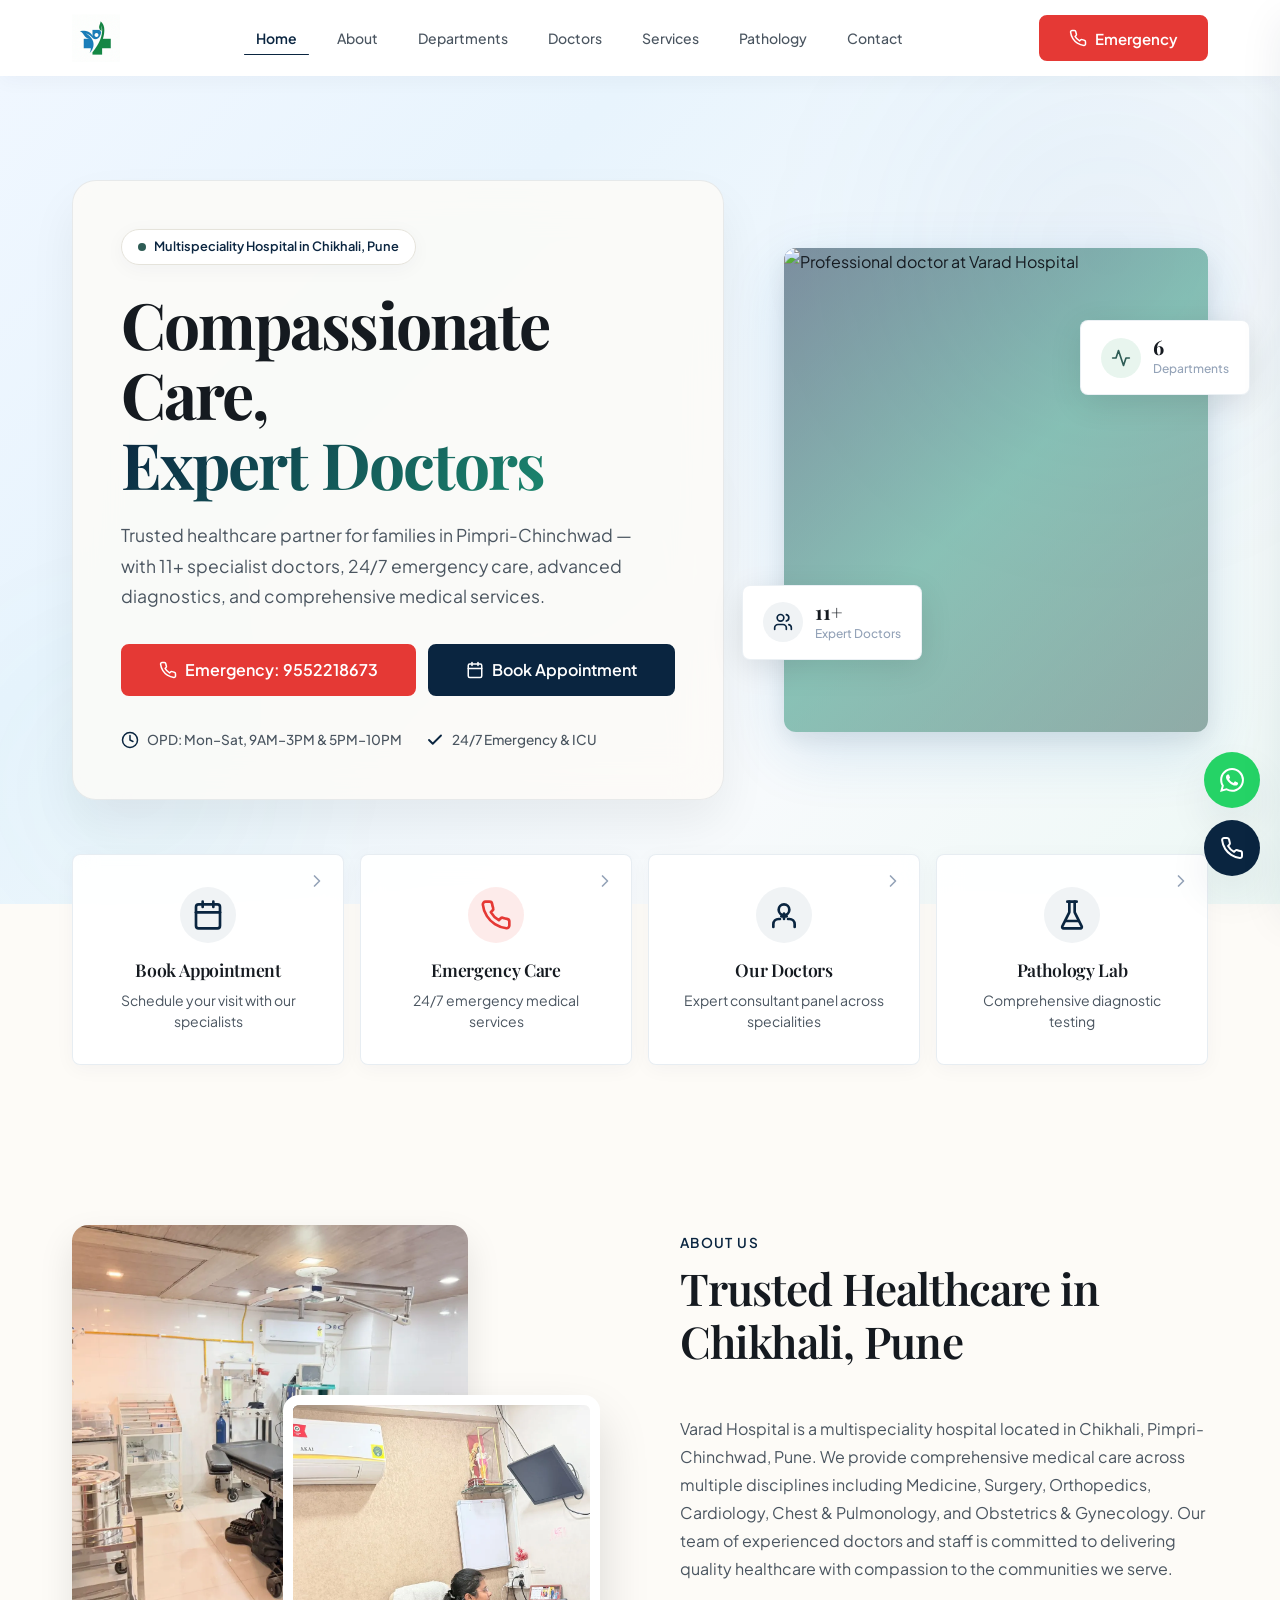
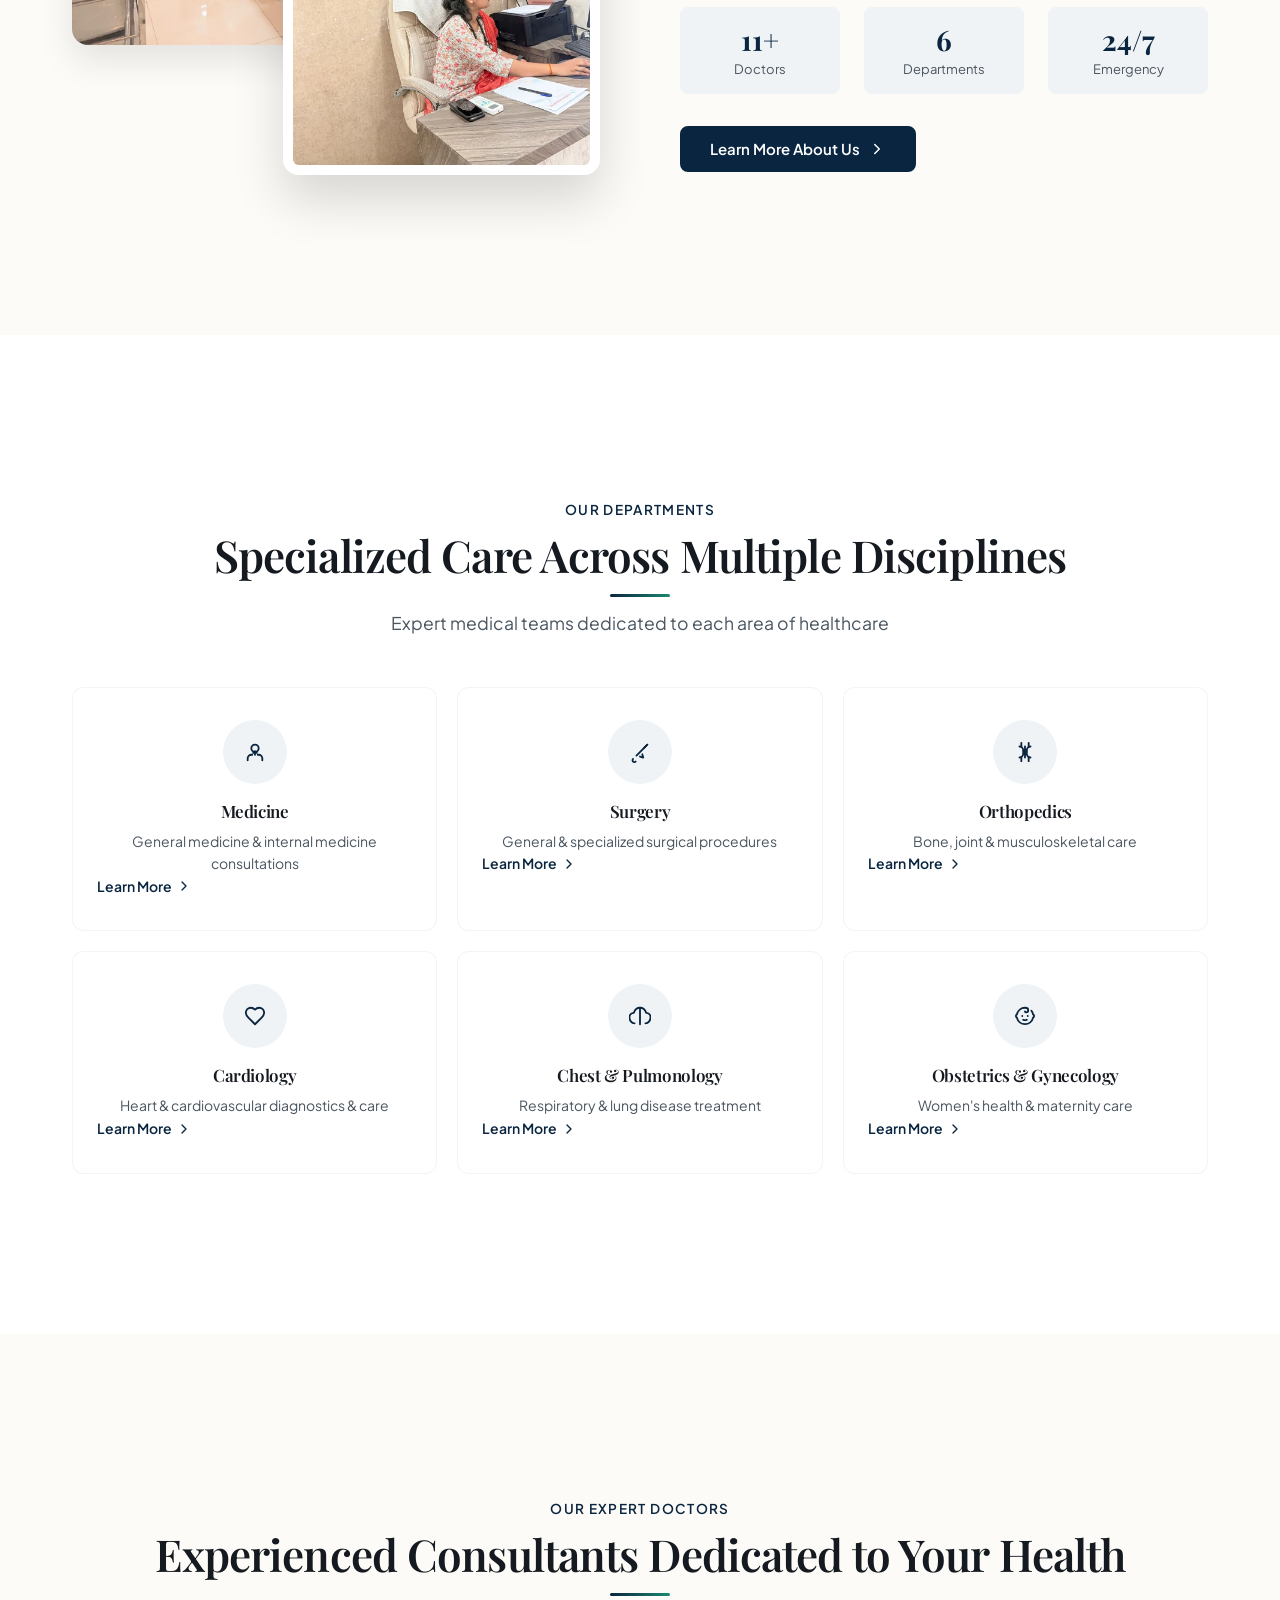
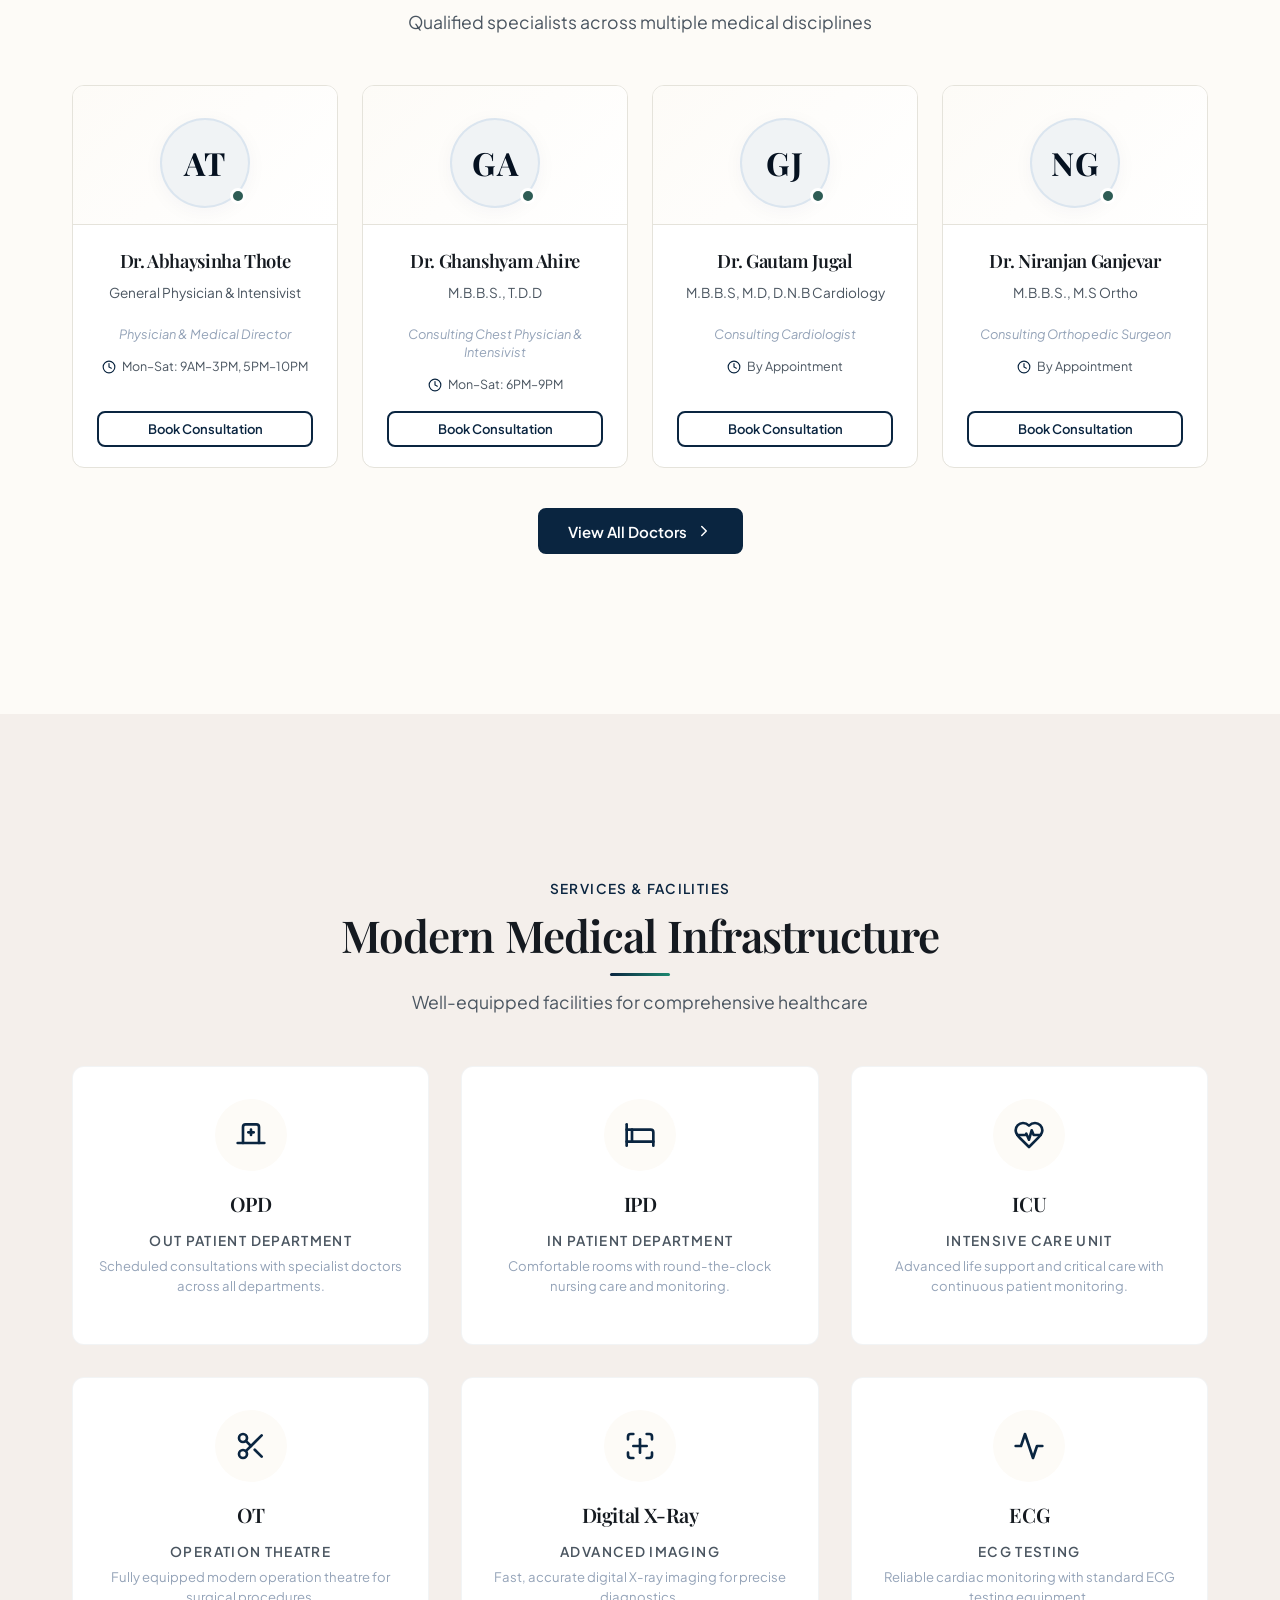
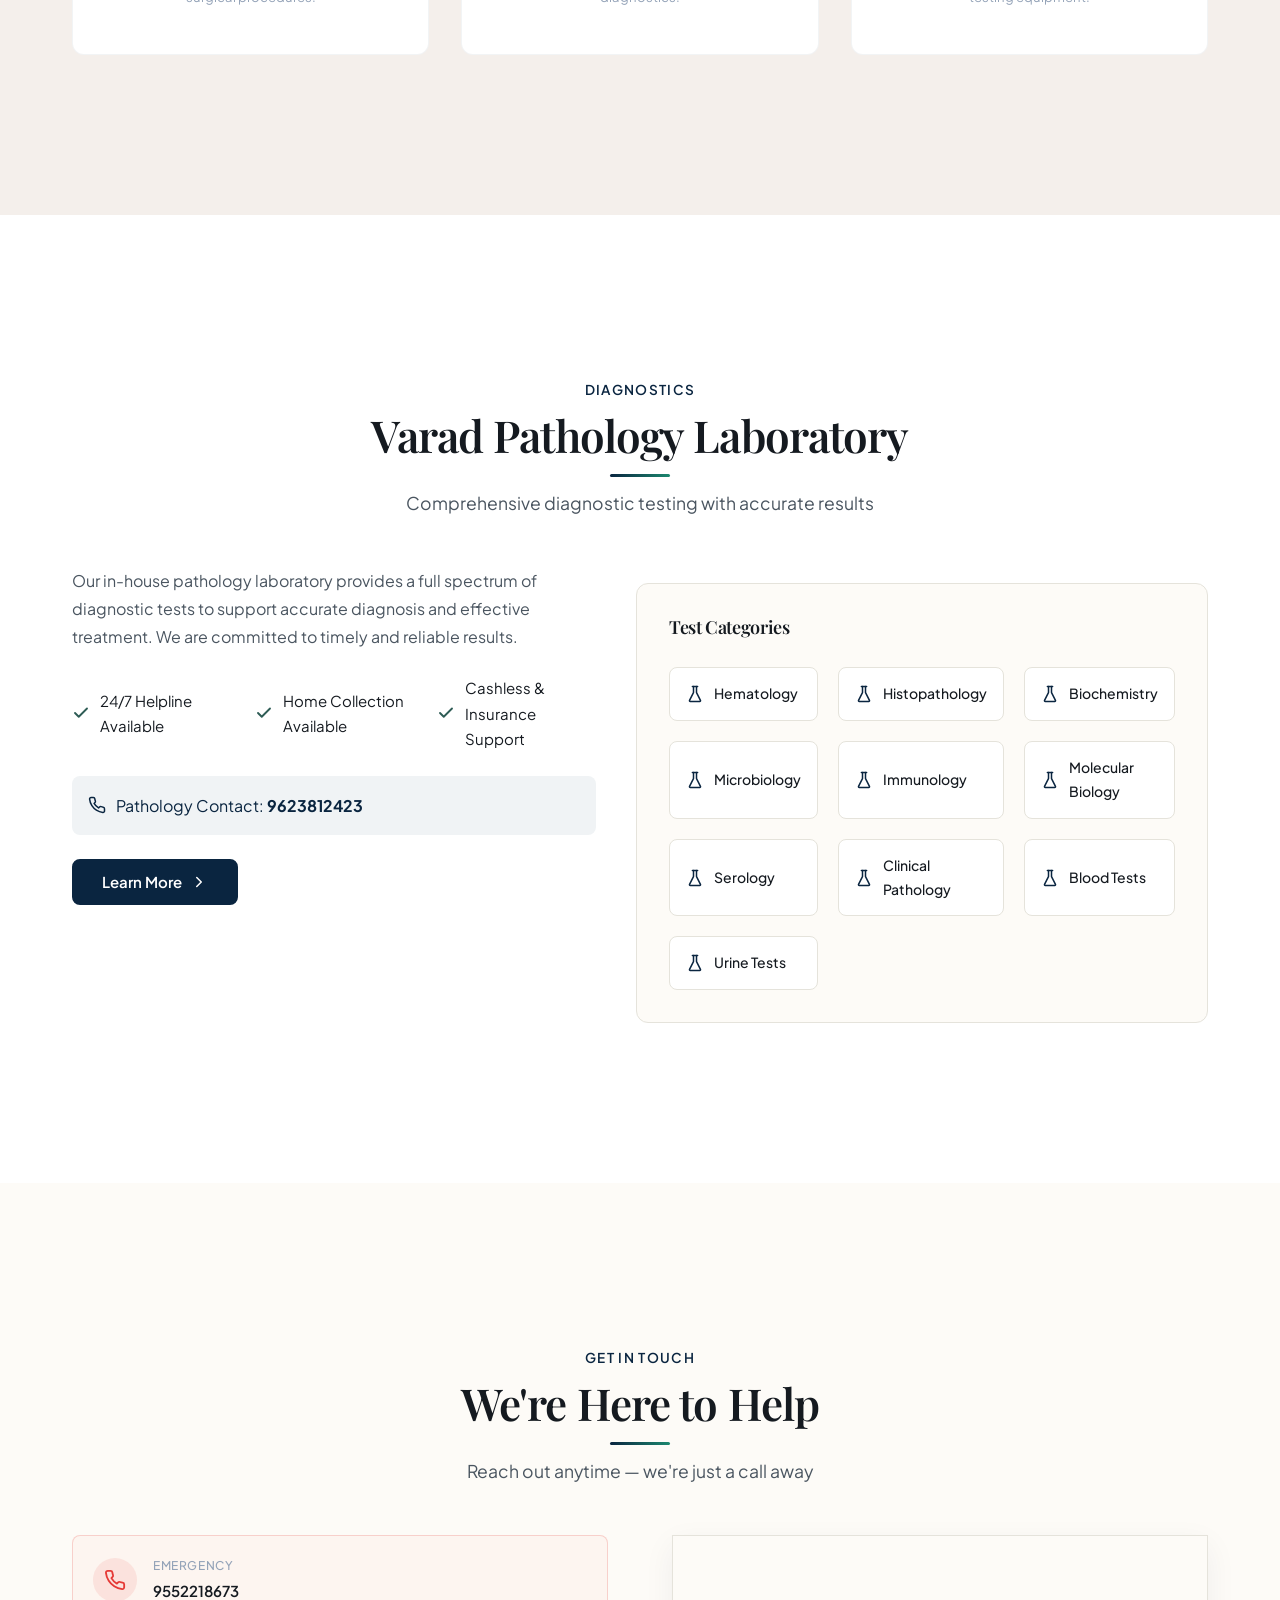
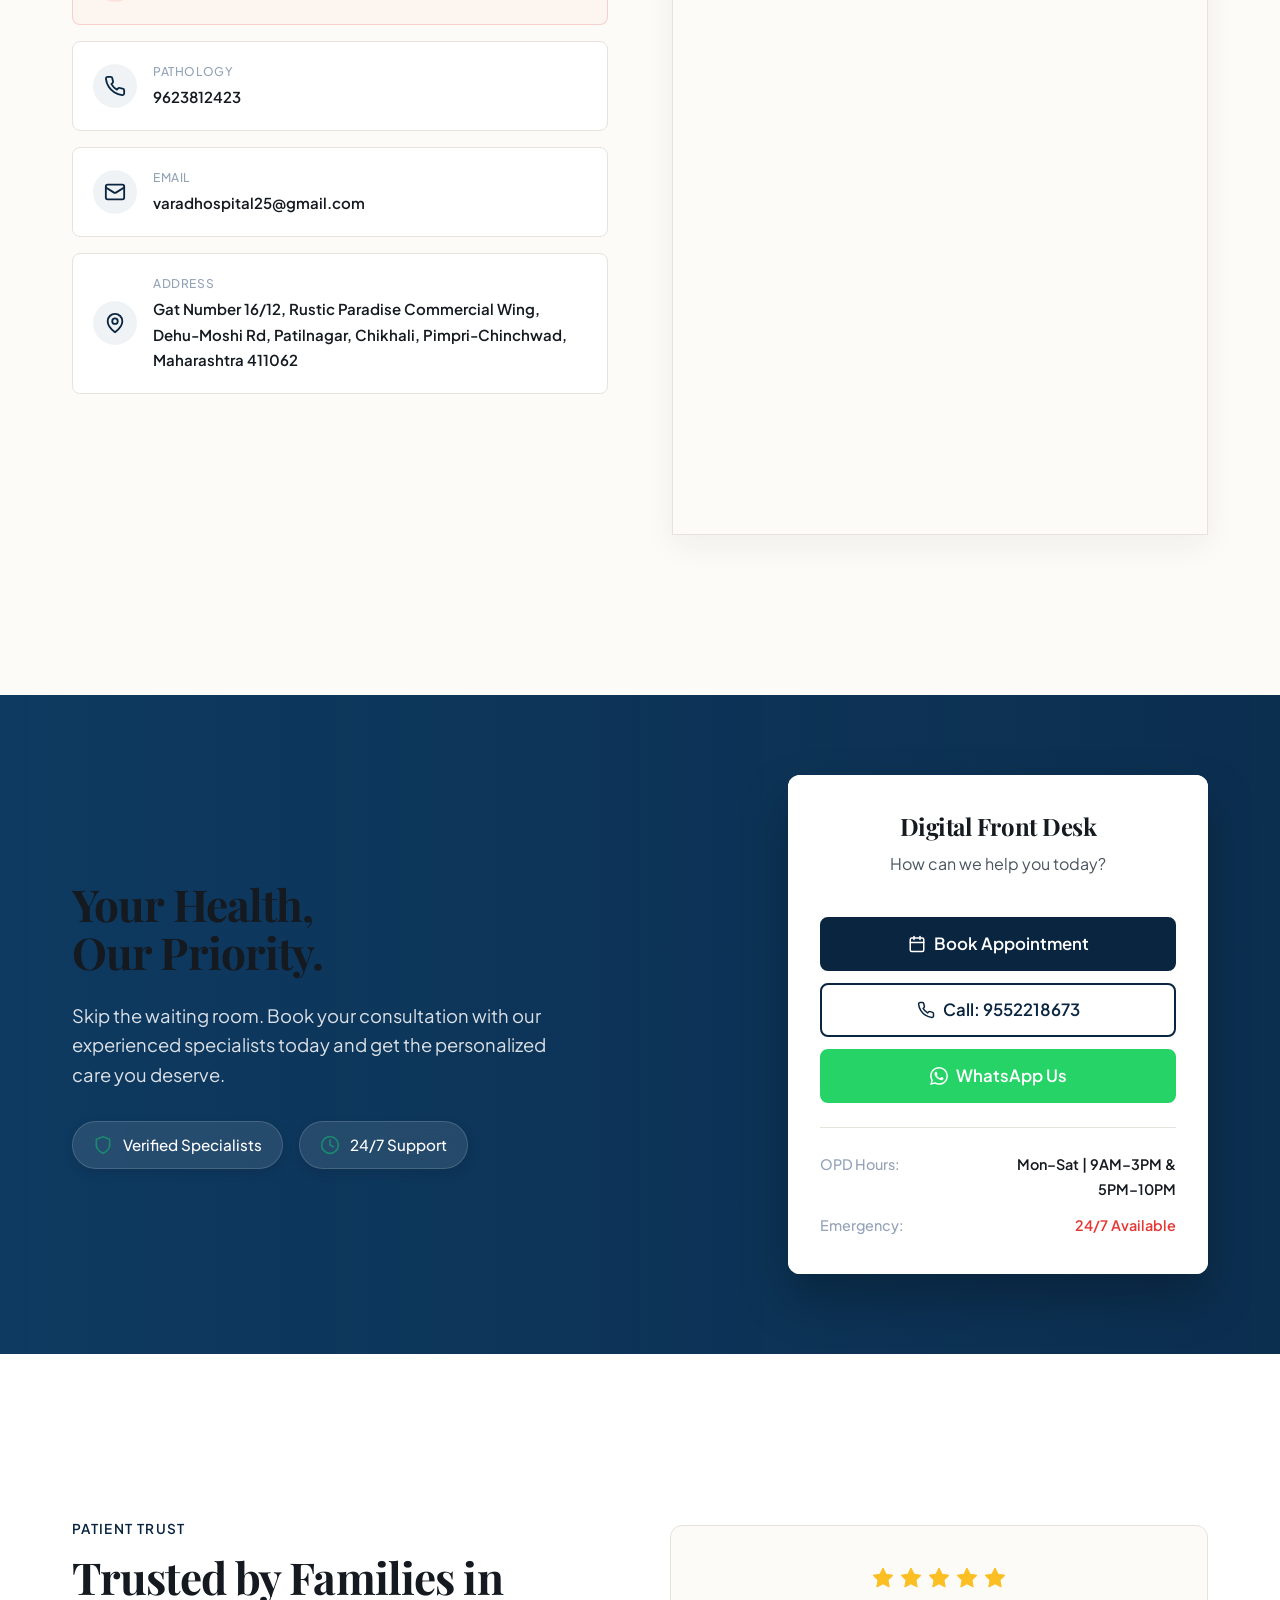
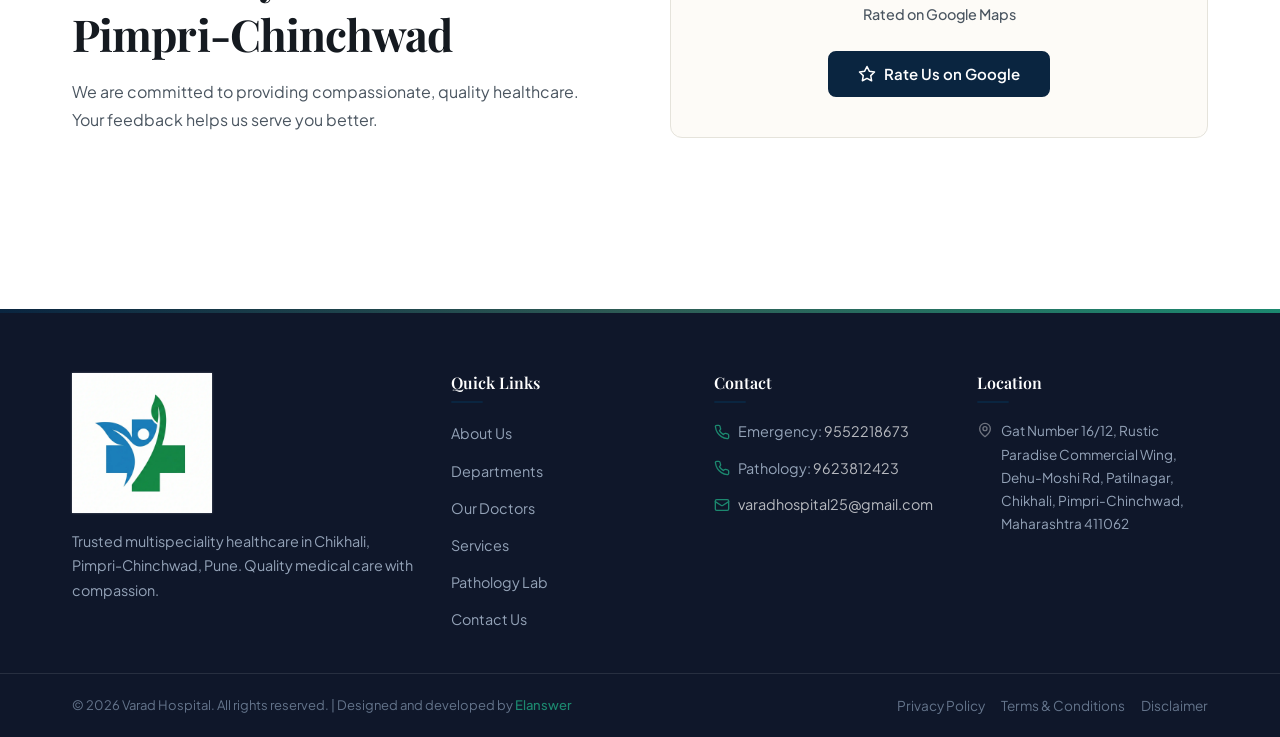
==== commit 4fb319de: "updated images" ====
--- a/index.html
+++ b/index.html
@@ -297,8 +297,8 @@
         <div class="about-grid">
           <!-- Left: Image placeholder -->
           <div class="about-image-collage reveal">
-            <img src="https://images.unsplash.com/photo-1519494026892-80bbd2d6fd0d?auto=format&fit=crop&w=600&q=80" alt="Hospital interior" class="img-back" loading="lazy">
-            <img src="https://images.unsplash.com/photo-1631217868264-e5b90bb7e133?auto=format&fit=crop&w=600&q=80" alt="Doctor consulting patient" class="img-front" loading="lazy">
+            <img src="images/OT.webp" alt="Hospital interior" class="img-back" loading="lazy">
+            <img src="images/Madam_Img.webp" alt="Doctor consulting patient" class="img-front" loading="lazy">
           </div>
 
           <!-- Right: Content -->
--- a/css/style.css
+++ b/css/style.css
@@ -37,35 +37,35 @@
 
 :root {
   /* ---- Colors ---- */
-  --color-primary:        #1D6FB8;
-  --color-primary-dark:   #165a96;
-  --color-primary-light:  #EAF6FF;
-  --color-secondary:      #1FA15B;
-  --color-secondary-dark: #18844a;
-  --color-accent:         #2CB7A5;
-  --color-bg:             #F7FAFC;
+  --color-primary:        #0A2540;
+  --color-primary-dark:   #051120;
+  --color-primary-light:  #F0F3F5;
+  --color-secondary:      #2E5C55;
+  --color-secondary-dark: #1E403B;
+  --color-accent:         #1C886F;
+  --color-bg:             #FDFBF7;
   --color-white:          #FFFFFF;
-  --color-text:           #0F172A;
-  --color-text-secondary: #475569;
+  --color-text:           #151A20;
+  --color-text-secondary: #4A5560;
   --color-text-light:     #94A3B8;
-  --color-border:         #D8E2EA;
-  --color-highlight:      #EAF6FF;
+  --color-border:         #E5E3DB;
+  --color-highlight:      #F4EFEB;
   --color-emergency:      #E53935;
   --color-emergency-dark: #C62828;
 
   /* ---- Typography ---- */
   --font-heading: 'Playfair Display', serif;
-  --font-body:    'Inter', sans-serif;
+  --font-body:    'Plus Jakarta Sans', sans-serif;
 
   /* ---- Shadows ---- */
-  --shadow-sm: 0 1px 3px rgba(0, 0, 0, 0.08);
-  --shadow-md: 0 4px 12px rgba(0, 0, 0, 0.1);
-  --shadow-lg: 0 8px 24px rgba(0, 0, 0, 0.12);
+  --shadow-sm: 0 4px 20px rgba(10, 37, 64, 0.04);
+  --shadow-md: 0 10px 30px rgba(10, 37, 64, 0.06);
+  --shadow-lg: 0 20px 40px rgba(10, 37, 64, 0.08);
 
   /* ---- Radii ---- */
   --radius-sm:   8px;
-  --radius-md:   12px;
-  --radius-lg:   16px;
+  --radius-md:   8px;
+  --radius-lg:   12px;
   --radius-full: 9999px;
 
   /* ---- Motion ---- */
@@ -83,7 +83,7 @@
    2. GOOGLE FONTS
    ========================================================================== */
 
-@import url('https://fonts.googleapis.com/css2?family=Inter:wght@300;400;500;600;700&family=Poppins:wght@400;500;600;700;800&display=swap');
+@import url('https://fonts.googleapis.com/css2?family=Playfair+Display:ital,wght@0,400..900;1,400..900&family=Plus+Jakarta+Sans:ital,wght@0,200..800;1,200..800&display=swap');
 
 
 /* ==========================================================================
@@ -5577,3 +5577,203 @@
     padding: 8px 12px !important;
   }
 }
+
+
+/* ==========================================================================
+   BOUTIQUE CLINIC: Premium Typography, Layout & Micro-Interactions
+   ========================================================================== */
+
+/* 1. Elegant Typography */
+body {
+  line-height: 1.7; /* Much more readable and luxurious */
+  color: var(--color-text);
+}
+
+.section-label, .tag, .service-subtitle {
+  letter-spacing: 0.1em;
+  text-transform: uppercase;
+  font-weight: 600;
+  font-size: 0.85rem;
+}
+
+h1, .hero__title, .hero-v2__title {
+  font-size: clamp(3rem, 5vw, 4.5rem);
+  line-height: 1.1;
+  letter-spacing: -0.03em;
+}
+
+h2, .section-title {
+  font-size: clamp(2.2rem, 4vw, 3.2rem);
+  line-height: 1.2;
+  letter-spacing: -0.02em;
+}
+
+/* 2. Expansive Layout Spacing */
+.section {
+  padding: 120px 0; /* Huge breathing room */
+}
+@media (min-width: 1024px) {
+  .section { padding: 160px 0; }
+}
+
+/* 3. Delicate Card Styles */
+.card, .service-card, .dept-card, .doctor-card, .premium-doc-card {
+  border: 1px solid rgba(10, 37, 64, 0.05); /* Extremely delicate border */
+  box-shadow: none; /* Removed heavy shadows by default */
+  transition: transform 0.6s cubic-bezier(0.16, 1, 0.3, 1), box-shadow 0.6s cubic-bezier(0.16, 1, 0.3, 1);
+}
+
+.card:hover, .service-card:hover, .dept-card:hover, .doctor-card:hover, .premium-doc-card:hover {
+  box-shadow: var(--shadow-lg); /* Soft bloom on hover */
+  transform: translateY(-5px);
+}
+
+/* 4. Silky Micro-Interactions (CSS Only) */
+/* Smooth Image Scale on Hover (used in About/Hero cards if applicable) */
+.about-image-collage .img-back,
+.about-image-collage .img-front {
+  transition: transform 0.8s cubic-bezier(0.16, 1, 0.3, 1);
+}
+.about-image-collage:hover .img-back {
+  transform: scale(1.03) translate(-10px, -10px);
+}
+.about-image-collage:hover .img-front {
+  transform: scale(1.05) translate(10px, 10px);
+}
+
+/* Elegant Underline Reveal for text links */
+.nav-link, .footer-link {
+  position: relative;
+  text-decoration: none;
+}
+.nav-link::after, .footer-link::after {
+  content: '';
+  position: absolute;
+  width: 0;
+  height: 1px;
+  bottom: 0;
+  left: 0;
+  background-color: currentColor;
+  transition: width 0.4s cubic-bezier(0.16, 1, 0.3, 1);
+}
+.nav-link:hover::after, .footer-link:hover::after {
+  width: 100%;
+}
+
+/* 5. Custom Boutique Gradient Overrides */
+.hero-v2__content {
+  background: rgba(253, 251, 247, 0.85) !important; /* Alabaster frost */
+  backdrop-filter: blur(24px) saturate(140%);
+  -webkit-backdrop-filter: blur(24px) saturate(140%);
+  border: 1px solid rgba(10, 37, 64, 0.08);
+}
+
+/* ==========================================================================
+   PREMIUM INNER HERO OVERRIDES
+   ========================================================================== */
+
+/* The Inner Hero Section */
+.inner-hero {
+  min-height: 550px; /* Taller, more majestic */
+  display: flex;
+  align-items: center;
+  justify-content: center;
+  text-align: center;
+}
+
+/* Deep Midnight Overlay over the image */
+.inner-hero__bg::after {
+  background: linear-gradient(to bottom, rgba(10, 37, 64, 0.75) 0%, rgba(10, 37, 64, 0.95) 100%) !important;
+}
+
+/* Ensure the image scale animation is buttery smooth */
+.inner-hero:hover .inner-hero__bg img {
+  transform: scale(1.08);
+  transition: transform 8s cubic-bezier(0.16, 1, 0.3, 1);
+}
+
+.inner-hero__bg img {
+  transition: transform 1.5s cubic-bezier(0.16, 1, 0.3, 1);
+}
+
+/* Remove the "Glass Box" look and let text float majestically */
+.inner-hero__glass {
+  background: transparent !important;
+  backdrop-filter: none !important;
+  -webkit-backdrop-filter: none !important;
+  border: none !important;
+  box-shadow: none !important;
+  max-width: 800px !important;
+  margin: 0 auto;
+  padding: 0 !important;
+  display: flex;
+  flex-direction: column;
+  align-items: center;
+}
+
+/* Typography Overrides for Dark Background */
+.inner-hero__title {
+  color: var(--color-bg) !important; /* Alabaster */
+  font-size: clamp(3rem, 6vw, 4.5rem) !important;
+  margin-bottom: 30px !important;
+  text-shadow: 0 4px 20px rgba(0, 0, 0, 0.2);
+}
+
+/* The delicate badge */
+.inner-hero__badge {
+  background: rgba(46, 92, 85, 0.2) !important; /* Sage wash */
+  color: var(--color-bg) !important; /* Alabaster */
+  border: 1px solid rgba(253, 251, 247, 0.3);
+  padding: 8px 18px !important;
+  letter-spacing: 0.15em !important;
+}
+
+/* Breadcrumbs */
+.breadcrumb {
+  justify-content: center !important;
+}
+.breadcrumb li, .breadcrumb a {
+  color: rgba(253, 251, 247, 0.7) !important;
+  font-size: 0.95rem;
+}
+.breadcrumb a:hover {
+  color: var(--color-bg) !important;
+}
+.breadcrumb li + li::before {
+  color: rgba(253, 251, 247, 0.4) !important;
+}
+
+/* ==========================================================================
+   FIX HEADER LINKS ON DARK INNER HERO
+   ========================================================================== */
+
+/* Make navigation links and hamburger white when header is transparent over the dark inner hero */
+body:not(.home) .header:not(.header-scrolled) .nav-link {
+  color: rgba(253, 251, 247, 0.9) !important; /* Alabaster with slight transparency */
+  text-shadow: 0 1px 4px rgba(0,0,0,0.4);
+}
+
+body:not(.home) .header:not(.header-scrolled) .nav-link:hover {
+  color: var(--color-bg) !important;
+}
+
+body:not(.home) .header:not(.header-scrolled) .nav-link::after {
+  background-color: var(--color-bg) !important;
+}
+
+body:not(.home) .header:not(.header-scrolled) .nav-link.active {
+  color: var(--color-bg) !important;
+  font-weight: 600;
+}
+
+body:not(.home) .header:not(.header-scrolled) .hamburger-bar {
+  background-color: var(--color-bg) !important;
+  box-shadow: 0 1px 3px rgba(0,0,0,0.3);
+}
+
+/* ==========================================================================
+   REMOVE BREADCRUMB FROM INNER HERO FOR CLEANER BOUTIQUE LOOK
+   ========================================================================== */
+.inner-hero nav[aria-label="Breadcrumb"] {
+  display: none !important;
+}
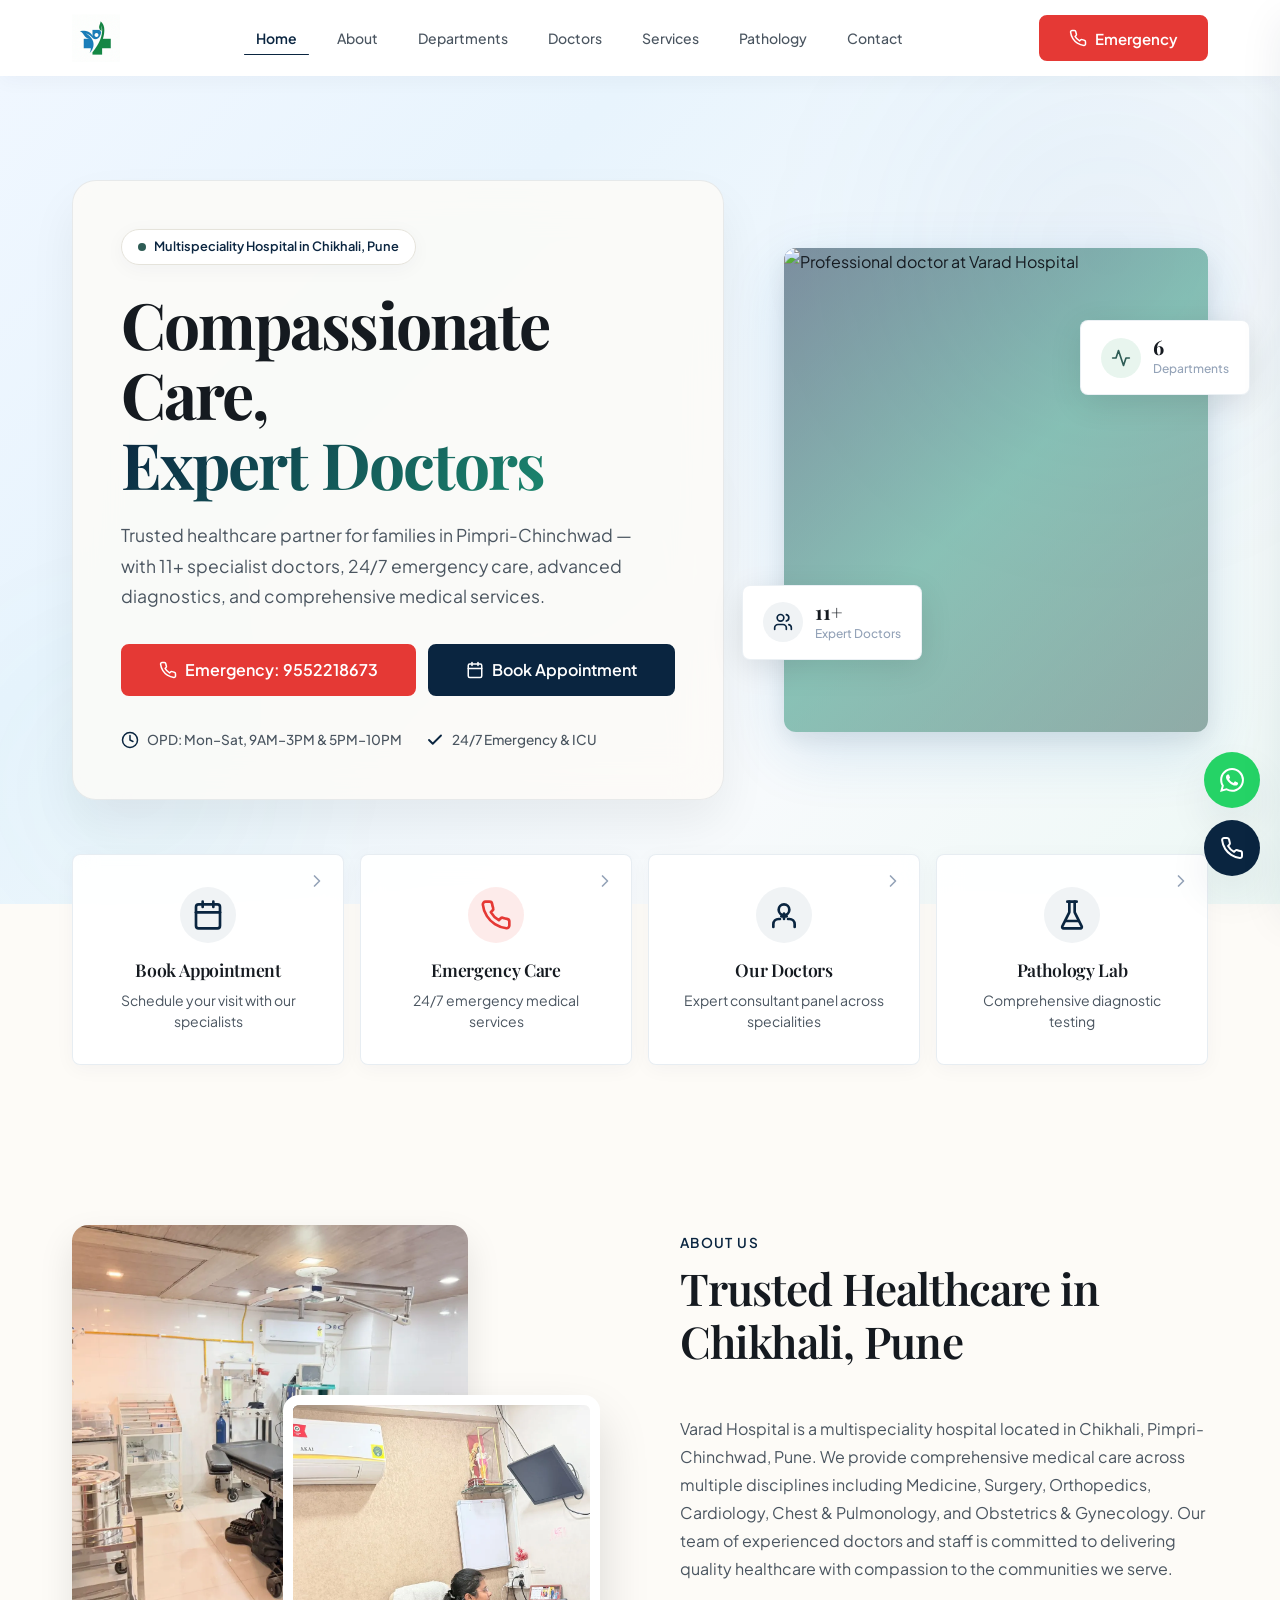
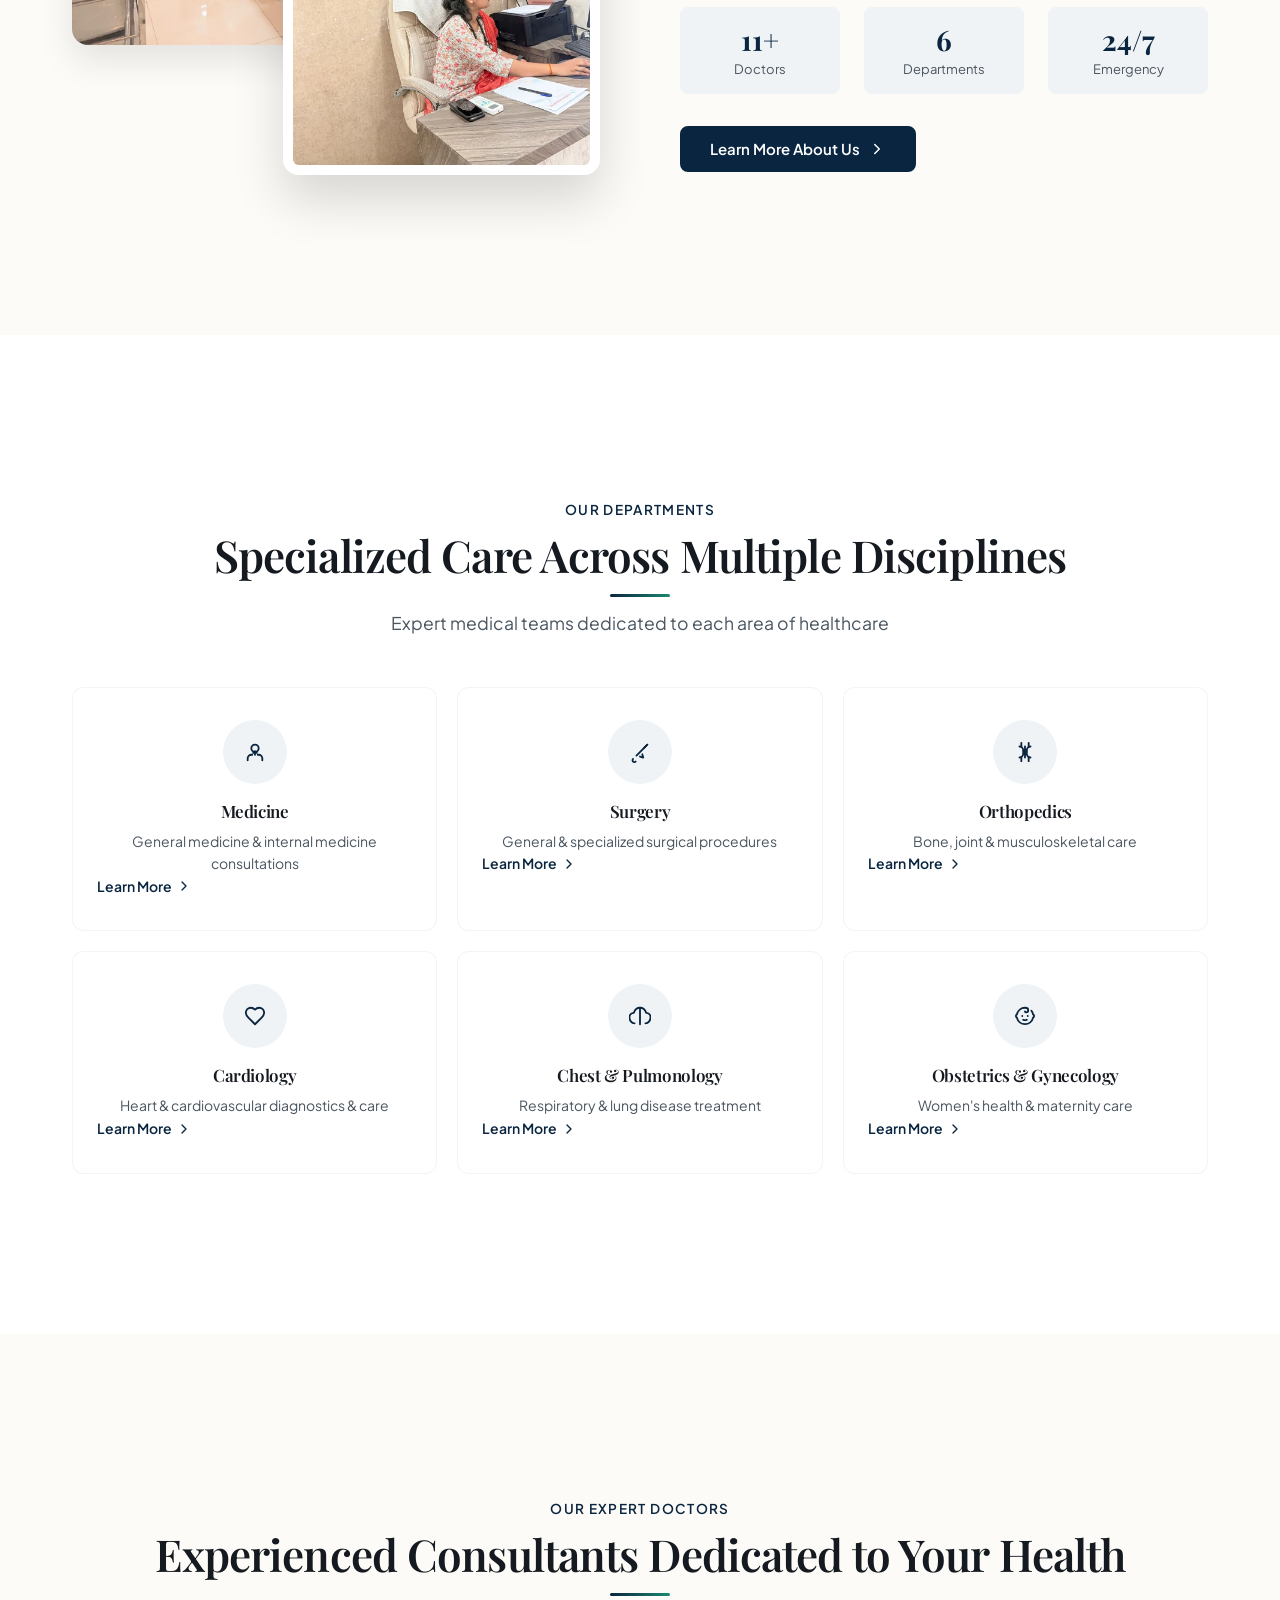
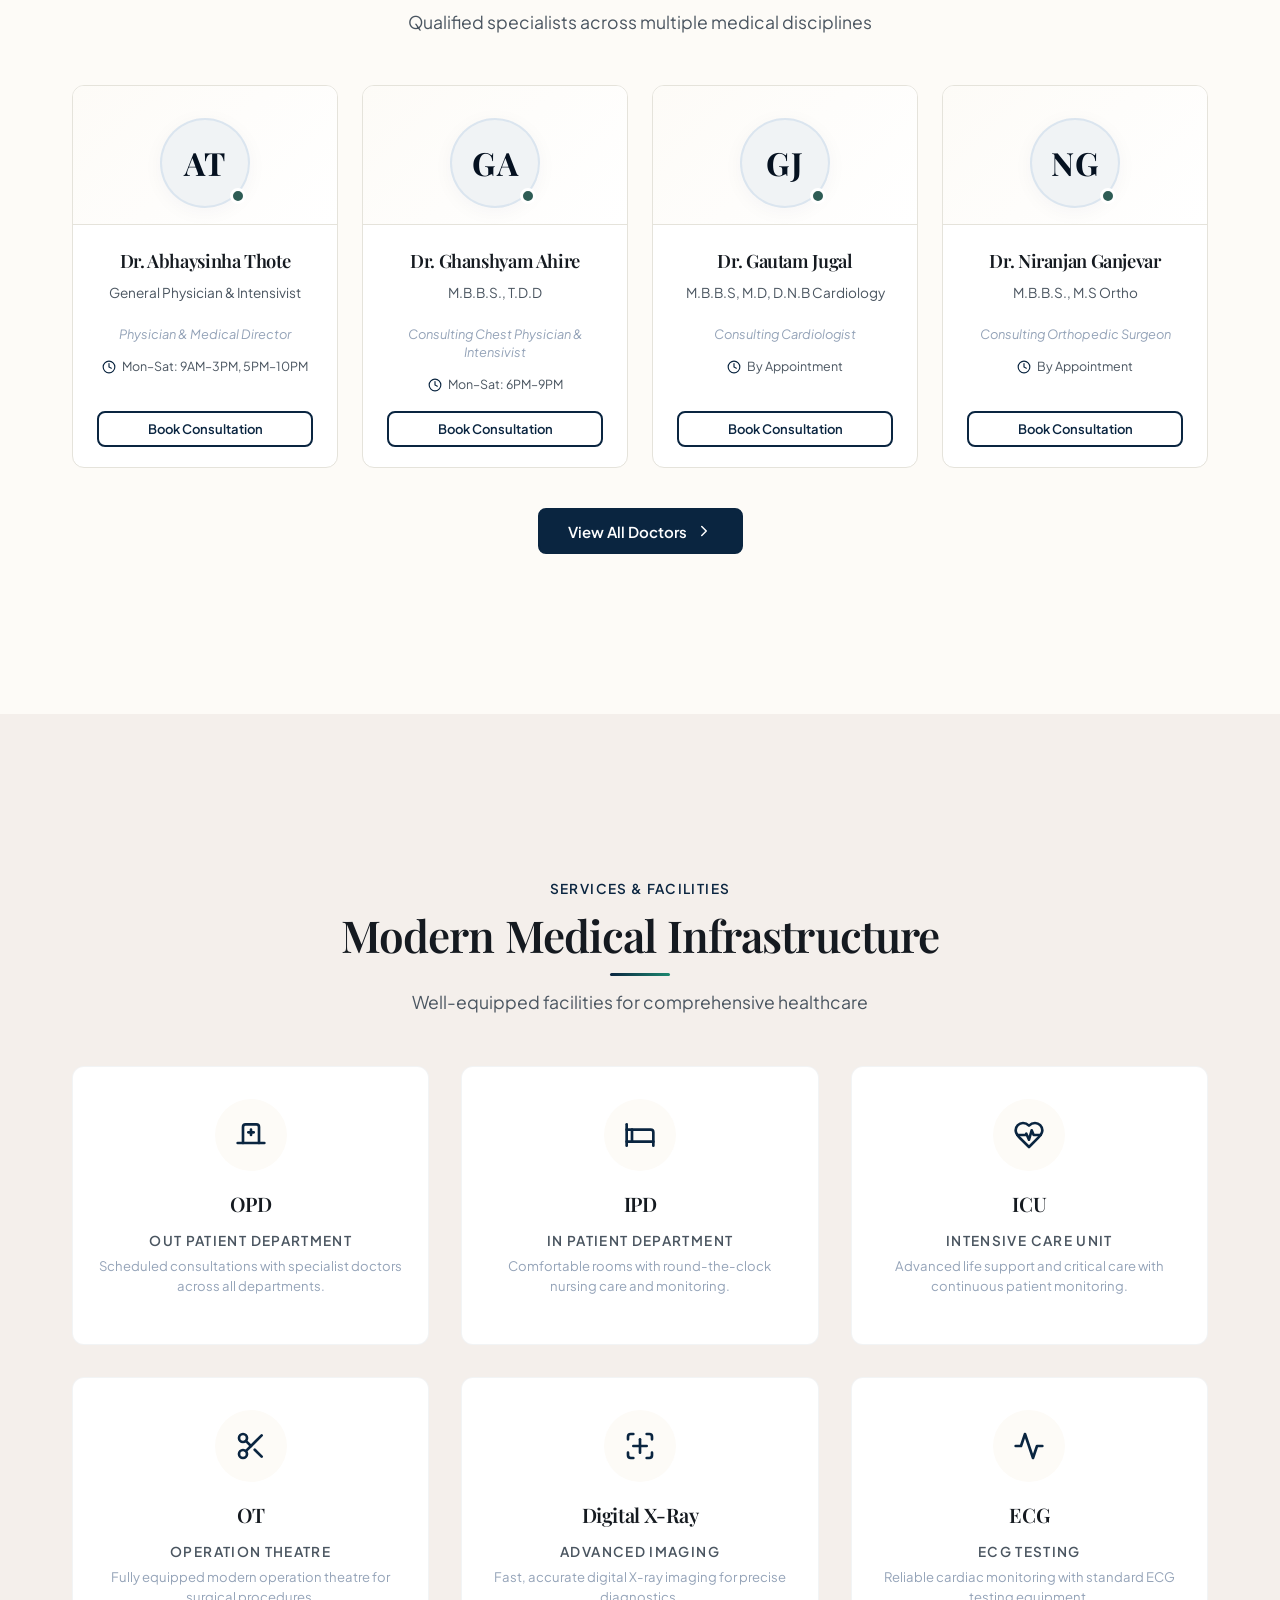
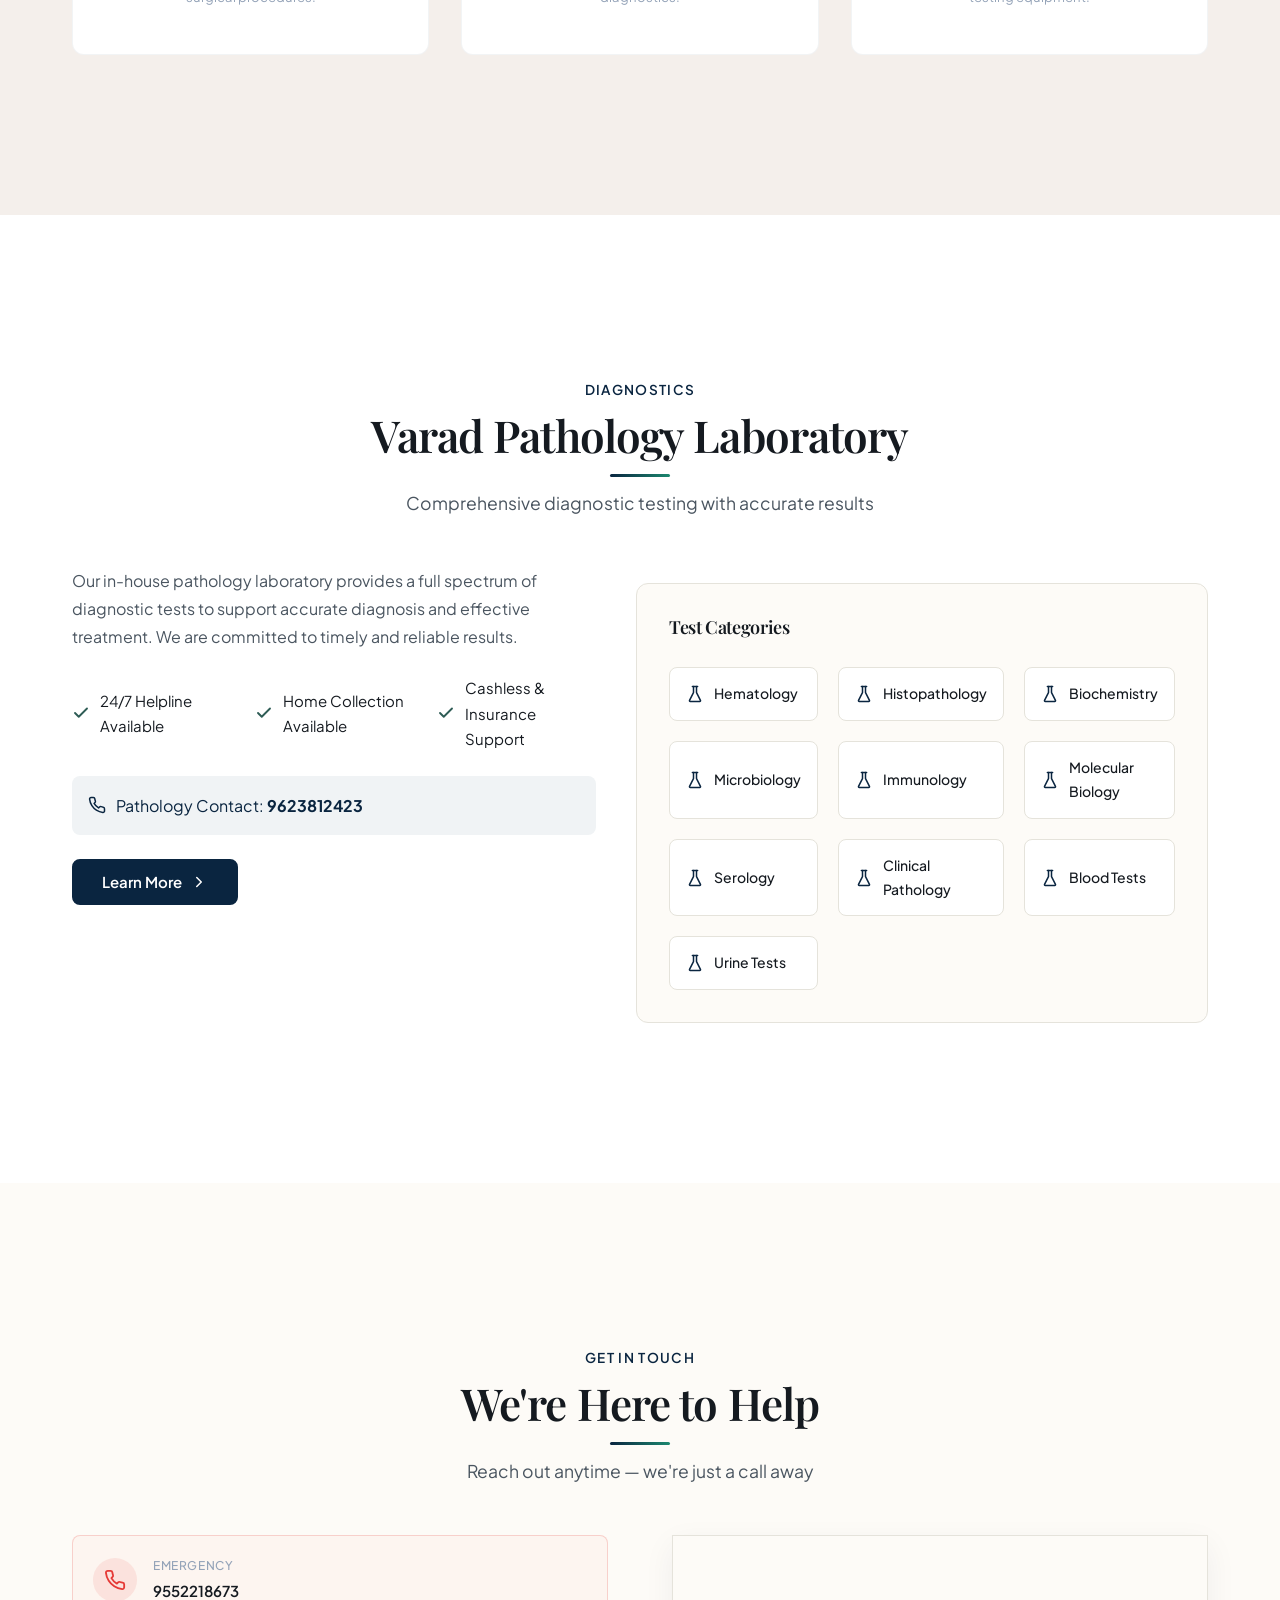
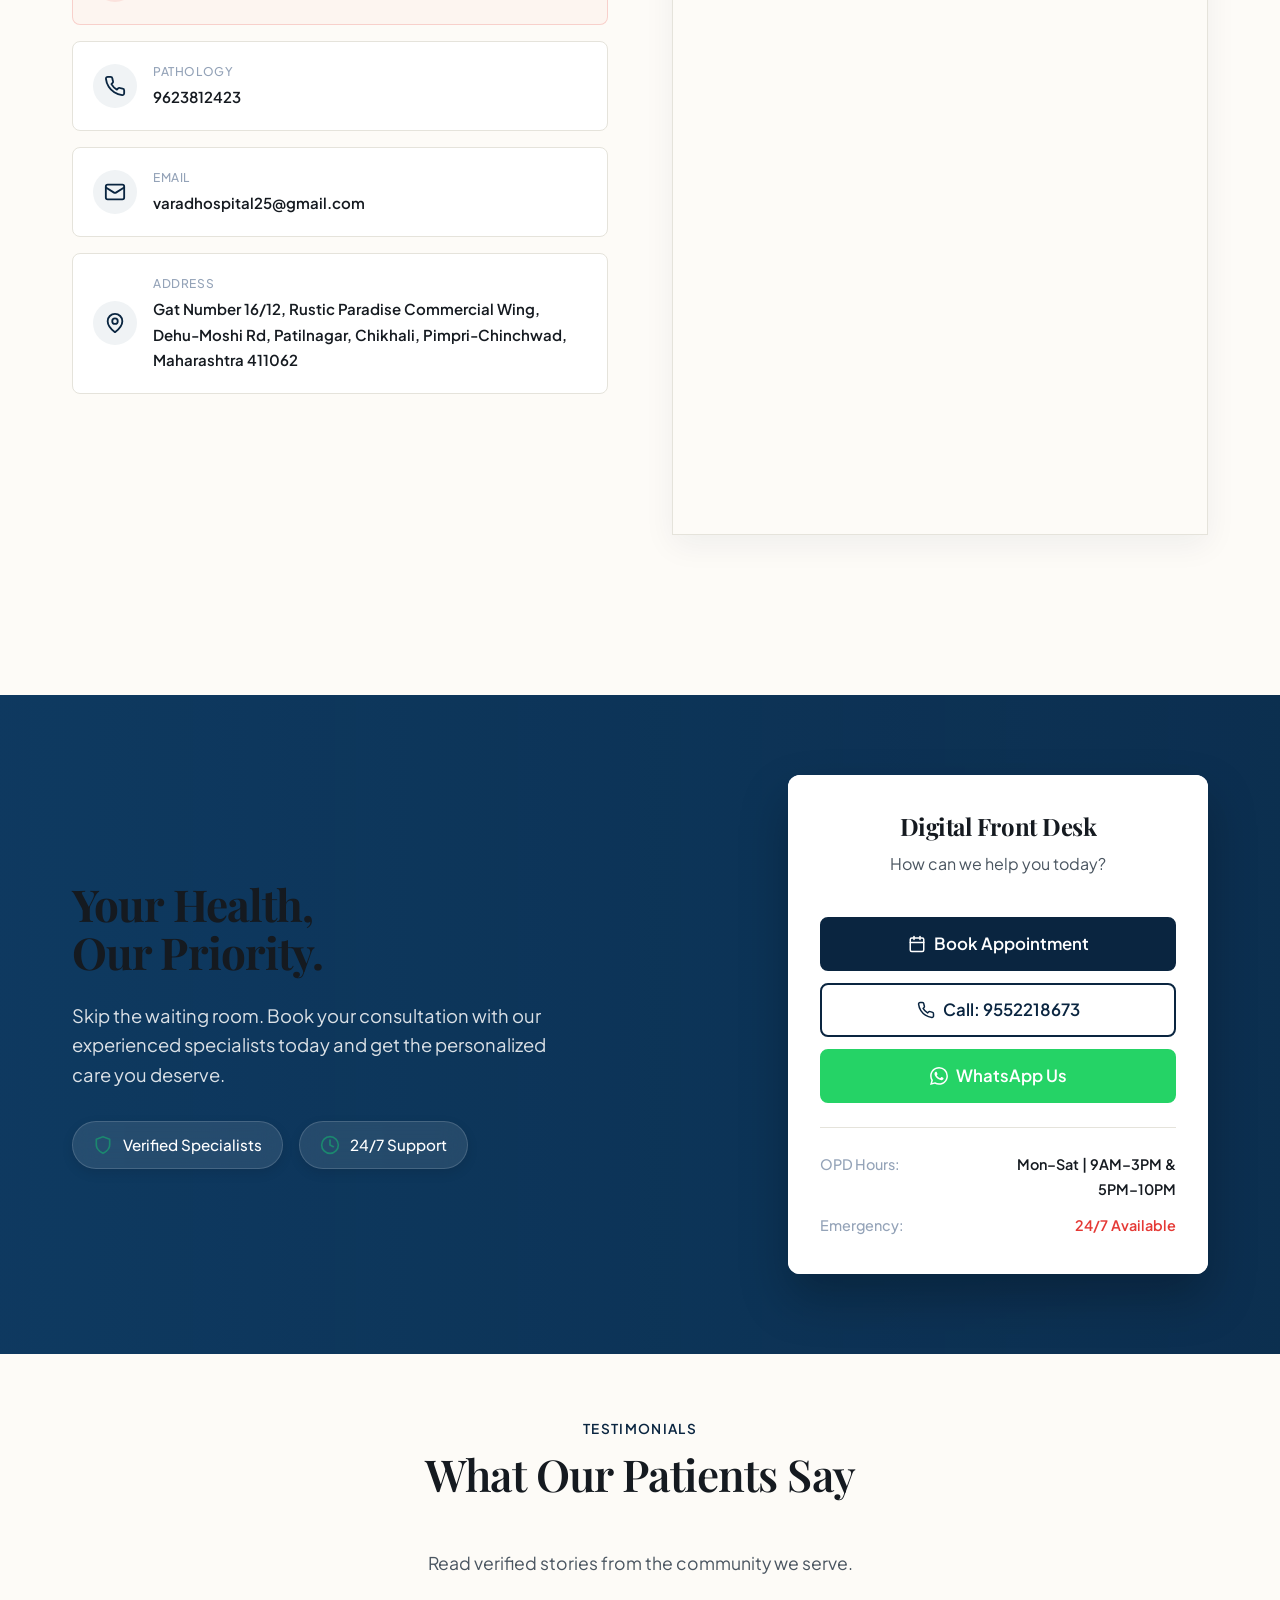
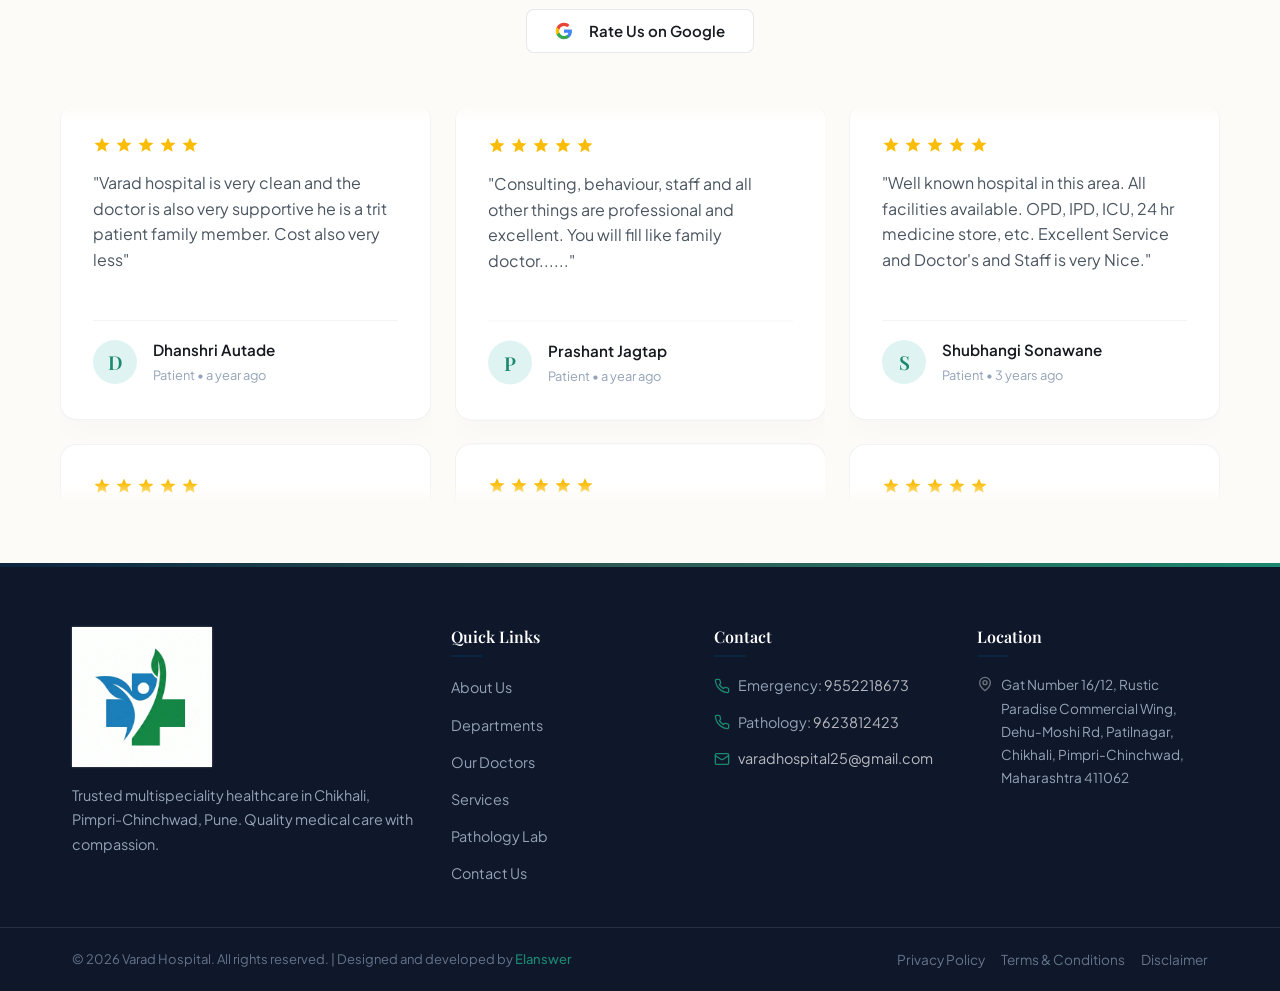
==== commit 319c1d08: "added reviews section" ====
--- a/index.html
+++ b/index.html
@@ -74,6 +74,9 @@
   </div>
 
 
+  
+    
+
   <!-- ============================================
        SKIP LINK — Accessibility
        ============================================ -->
@@ -825,34 +828,483 @@
       </div>
     </section>
 
+    
     <!-- ==========================================
-         SECTION 10: GOOGLE REVIEWS / TRUST
+         GOOGLE REVIEWS VERTICAL MARQUEE
          ========================================== -->
-    <section class="section trust-section" aria-label="Reviews and trust">
-      <div class="container">
-        <div class="trust-inner">
-          <div class="trust-content">
-            <span class="section-label">Patient Trust</span>
-            <h2 class="trust-title">Trusted by Families in Pimpri-Chinchwad</h2>
-            <p class="trust-text">We are committed to providing compassionate, quality healthcare. Your feedback helps us serve you better.</p>
-          </div>
-          <div class="trust-card">
-            <div class="trust-stars" aria-label="5 star rating">
-              <svg xmlns="http://www.w3.org/2000/svg" width="24" height="24" viewBox="0 0 24 24" fill="#FBBF24" stroke="#FBBF24" stroke-width="1" aria-hidden="true"><polygon points="12 2 15.09 8.26 22 9.27 17 14.14 18.18 21.02 12 17.77 5.82 21.02 7 14.14 2 9.27 8.91 8.26 12 2"/></svg>
-              <svg xmlns="http://www.w3.org/2000/svg" width="24" height="24" viewBox="0 0 24 24" fill="#FBBF24" stroke="#FBBF24" stroke-width="1" aria-hidden="true"><polygon points="12 2 15.09 8.26 22 9.27 17 14.14 18.18 21.02 12 17.77 5.82 21.02 7 14.14 2 9.27 8.91 8.26 12 2"/></svg>
-              <svg xmlns="http://www.w3.org/2000/svg" width="24" height="24" viewBox="0 0 24 24" fill="#FBBF24" stroke="#FBBF24" stroke-width="1" aria-hidden="true"><polygon points="12 2 15.09 8.26 22 9.27 17 14.14 18.18 21.02 12 17.77 5.82 21.02 7 14.14 2 9.27 8.91 8.26 12 2"/></svg>
-              <svg xmlns="http://www.w3.org/2000/svg" width="24" height="24" viewBox="0 0 24 24" fill="#FBBF24" stroke="#FBBF24" stroke-width="1" aria-hidden="true"><polygon points="12 2 15.09 8.26 22 9.27 17 14.14 18.18 21.02 12 17.77 5.82 21.02 7 14.14 2 9.27 8.91 8.26 12 2"/></svg>
-              <svg xmlns="http://www.w3.org/2000/svg" width="24" height="24" viewBox="0 0 24 24" fill="#FBBF24" stroke="#FBBF24" stroke-width="1" aria-hidden="true"><polygon points="12 2 15.09 8.26 22 9.27 17 14.14 18.18 21.02 12 17.77 5.82 21.02 7 14.14 2 9.27 8.91 8.26 12 2"/></svg>
-            </div>
-            <p class="trust-rating-text">Rated on Google Maps</p>
-            <a href="https://maps.app.goo.gl/jq38KFqHYSRWnMC36" target="_blank" rel="noopener noreferrer" class="btn btn-primary">
-              <svg xmlns="http://www.w3.org/2000/svg" width="18" height="18" viewBox="0 0 24 24" fill="none" stroke="currentColor" stroke-width="2" stroke-linecap="round" stroke-linejoin="round" aria-hidden="true"><polygon points="12 2 15.09 8.26 22 9.27 17 14.14 18.18 21.02 12 17.77 5.82 21.02 7 14.14 2 9.27 8.91 8.26 12 2"/></svg>
-              Rate Us on Google
-            </a>
+    <section class="section reviews-section-light" aria-label="Patient Reviews">
+      <div class="container text-center">
+        <span class="section-label ">Testimonials</span>
+        <h2 class="section-title ">What Our Patients Say</h2>
+        <p class="section-subtitle ">Read verified stories from the community we serve.</p>
+        
+        <div style="margin-top: 30px; margin-bottom: 50px;">
+          <a href="https://maps.app.goo.gl/jq38KFqHYSRWnMC36" target="_blank" rel="noopener noreferrer" class="btn btn-primary btn-google-rate">
+            <svg class="google-logo-btn" viewBox="0 0 24 24" fill="none" xmlns="http://www.w3.org/2000/svg" style="width:18px;height:18px;margin-right:8px;">
+              <path d="M22.56 12.25c0-.78-.07-1.53-.2-2.25H12v4.26h5.92c-.26 1.37-1.04 2.53-2.21 3.31v2.77h3.57c2.08-1.92 3.28-4.74 3.28-8.09z" fill="#4285F4"/>
+              <path d="M12 23c2.97 0 5.46-.98 7.28-2.66l-3.57-2.77c-.98.66-2.23 1.06-3.71 1.06-2.86 0-5.29-1.93-6.16-4.53H2.18v2.84C3.99 20.53 7.7 23 12 23z" fill="#34A853"/>
+              <path d="M5.84 14.09c-.22-.66-.35-1.36-.35-2.09s.13-1.43.35-2.09V7.07H2.18C1.43 8.55 1 10.22 1 12s.43 3.45 1.18 4.93l2.85-2.22.81-.62z" fill="#FBBC05"/>
+              <path d="M12 5.38c1.62 0 3.06.56 4.21 1.64l3.15-3.15C17.45 2.09 14.97 1 12 1 7.7 1 3.99 3.47 2.18 7.07l3.66 2.84c.87-2.6 3.3-4.53 6.16-4.53z" fill="#EA4335"/>
+            </svg>
+            Rate Us on Google
+          </a>
+        </div>
+      </div>
+      
+      <div class="marquee-v-container">
+        <!-- Col 1 (Up) -->
+        <div class="marquee-v-col marquee-up">
+          <div class="marquee-v-track track-up">
+
+          <div class="review-card-v">
+            <div class="review-stars-v">
+              <svg viewBox="0 0 24 24"><path d="M12 17.27L18.18 21l-1.64-7.03L22 9.24l-7.19-.61L12 2 9.19 8.63 2 9.24l5.46 4.73L5.82 21z"/></svg>
+              <svg viewBox="0 0 24 24"><path d="M12 17.27L18.18 21l-1.64-7.03L22 9.24l-7.19-.61L12 2 9.19 8.63 2 9.24l5.46 4.73L5.82 21z"/></svg>
+              <svg viewBox="0 0 24 24"><path d="M12 17.27L18.18 21l-1.64-7.03L22 9.24l-7.19-.61L12 2 9.19 8.63 2 9.24l5.46 4.73L5.82 21z"/></svg>
+              <svg viewBox="0 0 24 24"><path d="M12 17.27L18.18 21l-1.64-7.03L22 9.24l-7.19-.61L12 2 9.19 8.63 2 9.24l5.46 4.73L5.82 21z"/></svg>
+              <svg viewBox="0 0 24 24"><path d="M12 17.27L18.18 21l-1.64-7.03L22 9.24l-7.19-.61L12 2 9.19 8.63 2 9.24l5.46 4.73L5.82 21z"/></svg>
+            </div>
+            <p class="review-text-v">"Varad hospital is very clean and the doctor is also very supportive he is a trit patient family member. Cost also very less"</p>
+            <div class="review-footer-v">
+              <div class="review-avatar-v">D</div>
+              <div class="review-meta-v">
+                <span class="review-name-v">Dhanshri Autade</span>
+                <span class="review-role-v">Patient • a year ago</span>
+              </div>
+            </div>
+          </div>
+  
+          <div class="review-card-v">
+            <div class="review-stars-v">
+              <svg viewBox="0 0 24 24"><path d="M12 17.27L18.18 21l-1.64-7.03L22 9.24l-7.19-.61L12 2 9.19 8.63 2 9.24l5.46 4.73L5.82 21z"/></svg>
+              <svg viewBox="0 0 24 24"><path d="M12 17.27L18.18 21l-1.64-7.03L22 9.24l-7.19-.61L12 2 9.19 8.63 2 9.24l5.46 4.73L5.82 21z"/></svg>
+              <svg viewBox="0 0 24 24"><path d="M12 17.27L18.18 21l-1.64-7.03L22 9.24l-7.19-.61L12 2 9.19 8.63 2 9.24l5.46 4.73L5.82 21z"/></svg>
+              <svg viewBox="0 0 24 24"><path d="M12 17.27L18.18 21l-1.64-7.03L22 9.24l-7.19-.61L12 2 9.19 8.63 2 9.24l5.46 4.73L5.82 21z"/></svg>
+              <svg viewBox="0 0 24 24"><path d="M12 17.27L18.18 21l-1.64-7.03L22 9.24l-7.19-.61L12 2 9.19 8.63 2 9.24l5.46 4.73L5.82 21z"/></svg>
+            </div>
+            <p class="review-text-v">"Excellent service very nice hospital, hospital staff and doctors are very helpful and very care with patient"</p>
+            <div class="review-footer-v">
+              <div class="review-avatar-v">S</div>
+              <div class="review-meta-v">
+                <span class="review-name-v">Sayali Punde</span>
+                <span class="review-role-v">Patient • 3 years ago</span>
+              </div>
+            </div>
+          </div>
+  
+          <div class="review-card-v">
+            <div class="review-stars-v">
+              <svg viewBox="0 0 24 24"><path d="M12 17.27L18.18 21l-1.64-7.03L22 9.24l-7.19-.61L12 2 9.19 8.63 2 9.24l5.46 4.73L5.82 21z"/></svg>
+              <svg viewBox="0 0 24 24"><path d="M12 17.27L18.18 21l-1.64-7.03L22 9.24l-7.19-.61L12 2 9.19 8.63 2 9.24l5.46 4.73L5.82 21z"/></svg>
+              <svg viewBox="0 0 24 24"><path d="M12 17.27L18.18 21l-1.64-7.03L22 9.24l-7.19-.61L12 2 9.19 8.63 2 9.24l5.46 4.73L5.82 21z"/></svg>
+              <svg viewBox="0 0 24 24"><path d="M12 17.27L18.18 21l-1.64-7.03L22 9.24l-7.19-.61L12 2 9.19 8.63 2 9.24l5.46 4.73L5.82 21z"/></svg>
+              <svg viewBox="0 0 24 24"><path d="M12 17.27L18.18 21l-1.64-7.03L22 9.24l-7.19-.61L12 2 9.19 8.63 2 9.24l5.46 4.73L5.82 21z"/></svg>
+            </div>
+            <p class="review-text-v">"Excellent services. We are very much satisfied with all the services"</p>
+            <div class="review-footer-v">
+              <div class="review-avatar-v">S</div>
+              <div class="review-meta-v">
+                <span class="review-name-v">Sonali Jagtap</span>
+                <span class="review-role-v">Patient • 3 years ago</span>
+              </div>
+            </div>
+          </div>
+  
+          <div class="review-card-v">
+            <div class="review-stars-v">
+              <svg viewBox="0 0 24 24"><path d="M12 17.27L18.18 21l-1.64-7.03L22 9.24l-7.19-.61L12 2 9.19 8.63 2 9.24l5.46 4.73L5.82 21z"/></svg>
+              <svg viewBox="0 0 24 24"><path d="M12 17.27L18.18 21l-1.64-7.03L22 9.24l-7.19-.61L12 2 9.19 8.63 2 9.24l5.46 4.73L5.82 21z"/></svg>
+              <svg viewBox="0 0 24 24"><path d="M12 17.27L18.18 21l-1.64-7.03L22 9.24l-7.19-.61L12 2 9.19 8.63 2 9.24l5.46 4.73L5.82 21z"/></svg>
+              <svg viewBox="0 0 24 24"><path d="M12 17.27L18.18 21l-1.64-7.03L22 9.24l-7.19-.61L12 2 9.19 8.63 2 9.24l5.46 4.73L5.82 21z"/></svg>
+              <svg viewBox="0 0 24 24"><path d="M12 17.27L18.18 21l-1.64-7.03L22 9.24l-7.19-.61L12 2 9.19 8.63 2 9.24l5.46 4.73L5.82 21z"/></svg>
+            </div>
+            <p class="review-text-v">"Hospital khup Chan ahe v sarv staff pan 1 Ch no ahe"</p>
+            <div class="review-footer-v">
+              <div class="review-avatar-v">J</div>
+              <div class="review-meta-v">
+                <span class="review-name-v">Jyothi Hingmire</span>
+                <span class="review-role-v">Patient • 3 years ago</span>
+              </div>
+            </div>
+          </div>
+  
+          <div class="review-card-v">
+            <div class="review-stars-v">
+              <svg viewBox="0 0 24 24"><path d="M12 17.27L18.18 21l-1.64-7.03L22 9.24l-7.19-.61L12 2 9.19 8.63 2 9.24l5.46 4.73L5.82 21z"/></svg>
+              <svg viewBox="0 0 24 24"><path d="M12 17.27L18.18 21l-1.64-7.03L22 9.24l-7.19-.61L12 2 9.19 8.63 2 9.24l5.46 4.73L5.82 21z"/></svg>
+              <svg viewBox="0 0 24 24"><path d="M12 17.27L18.18 21l-1.64-7.03L22 9.24l-7.19-.61L12 2 9.19 8.63 2 9.24l5.46 4.73L5.82 21z"/></svg>
+              <svg viewBox="0 0 24 24"><path d="M12 17.27L18.18 21l-1.64-7.03L22 9.24l-7.19-.61L12 2 9.19 8.63 2 9.24l5.46 4.73L5.82 21z"/></svg>
+              <svg viewBox="0 0 24 24"><path d="M12 17.27L18.18 21l-1.64-7.03L22 9.24l-7.19-.61L12 2 9.19 8.63 2 9.24l5.46 4.73L5.82 21z"/></svg>
+            </div>
+            <p class="review-text-v">"Varad hospital is very clean and the doctor is also very supportive he is a trit patient family member. Cost also very less"</p>
+            <div class="review-footer-v">
+              <div class="review-avatar-v">D</div>
+              <div class="review-meta-v">
+                <span class="review-name-v">Dhanshri Autade</span>
+                <span class="review-role-v">Patient • a year ago</span>
+              </div>
+            </div>
+          </div>
+  
+          <div class="review-card-v">
+            <div class="review-stars-v">
+              <svg viewBox="0 0 24 24"><path d="M12 17.27L18.18 21l-1.64-7.03L22 9.24l-7.19-.61L12 2 9.19 8.63 2 9.24l5.46 4.73L5.82 21z"/></svg>
+              <svg viewBox="0 0 24 24"><path d="M12 17.27L18.18 21l-1.64-7.03L22 9.24l-7.19-.61L12 2 9.19 8.63 2 9.24l5.46 4.73L5.82 21z"/></svg>
+              <svg viewBox="0 0 24 24"><path d="M12 17.27L18.18 21l-1.64-7.03L22 9.24l-7.19-.61L12 2 9.19 8.63 2 9.24l5.46 4.73L5.82 21z"/></svg>
+              <svg viewBox="0 0 24 24"><path d="M12 17.27L18.18 21l-1.64-7.03L22 9.24l-7.19-.61L12 2 9.19 8.63 2 9.24l5.46 4.73L5.82 21z"/></svg>
+              <svg viewBox="0 0 24 24"><path d="M12 17.27L18.18 21l-1.64-7.03L22 9.24l-7.19-.61L12 2 9.19 8.63 2 9.24l5.46 4.73L5.82 21z"/></svg>
+            </div>
+            <p class="review-text-v">"Excellent service very nice hospital, hospital staff and doctors are very helpful and very care with patient"</p>
+            <div class="review-footer-v">
+              <div class="review-avatar-v">S</div>
+              <div class="review-meta-v">
+                <span class="review-name-v">Sayali Punde</span>
+                <span class="review-role-v">Patient • 3 years ago</span>
+              </div>
+            </div>
+          </div>
+  
+          <div class="review-card-v">
+            <div class="review-stars-v">
+              <svg viewBox="0 0 24 24"><path d="M12 17.27L18.18 21l-1.64-7.03L22 9.24l-7.19-.61L12 2 9.19 8.63 2 9.24l5.46 4.73L5.82 21z"/></svg>
+              <svg viewBox="0 0 24 24"><path d="M12 17.27L18.18 21l-1.64-7.03L22 9.24l-7.19-.61L12 2 9.19 8.63 2 9.24l5.46 4.73L5.82 21z"/></svg>
+              <svg viewBox="0 0 24 24"><path d="M12 17.27L18.18 21l-1.64-7.03L22 9.24l-7.19-.61L12 2 9.19 8.63 2 9.24l5.46 4.73L5.82 21z"/></svg>
+              <svg viewBox="0 0 24 24"><path d="M12 17.27L18.18 21l-1.64-7.03L22 9.24l-7.19-.61L12 2 9.19 8.63 2 9.24l5.46 4.73L5.82 21z"/></svg>
+              <svg viewBox="0 0 24 24"><path d="M12 17.27L18.18 21l-1.64-7.03L22 9.24l-7.19-.61L12 2 9.19 8.63 2 9.24l5.46 4.73L5.82 21z"/></svg>
+            </div>
+            <p class="review-text-v">"Excellent services. We are very much satisfied with all the services"</p>
+            <div class="review-footer-v">
+              <div class="review-avatar-v">S</div>
+              <div class="review-meta-v">
+                <span class="review-name-v">Sonali Jagtap</span>
+                <span class="review-role-v">Patient • 3 years ago</span>
+              </div>
+            </div>
+          </div>
+  
+          <div class="review-card-v">
+            <div class="review-stars-v">
+              <svg viewBox="0 0 24 24"><path d="M12 17.27L18.18 21l-1.64-7.03L22 9.24l-7.19-.61L12 2 9.19 8.63 2 9.24l5.46 4.73L5.82 21z"/></svg>
+              <svg viewBox="0 0 24 24"><path d="M12 17.27L18.18 21l-1.64-7.03L22 9.24l-7.19-.61L12 2 9.19 8.63 2 9.24l5.46 4.73L5.82 21z"/></svg>
+              <svg viewBox="0 0 24 24"><path d="M12 17.27L18.18 21l-1.64-7.03L22 9.24l-7.19-.61L12 2 9.19 8.63 2 9.24l5.46 4.73L5.82 21z"/></svg>
+              <svg viewBox="0 0 24 24"><path d="M12 17.27L18.18 21l-1.64-7.03L22 9.24l-7.19-.61L12 2 9.19 8.63 2 9.24l5.46 4.73L5.82 21z"/></svg>
+              <svg viewBox="0 0 24 24"><path d="M12 17.27L18.18 21l-1.64-7.03L22 9.24l-7.19-.61L12 2 9.19 8.63 2 9.24l5.46 4.73L5.82 21z"/></svg>
+            </div>
+            <p class="review-text-v">"Hospital khup Chan ahe v sarv staff pan 1 Ch no ahe"</p>
+            <div class="review-footer-v">
+              <div class="review-avatar-v">J</div>
+              <div class="review-meta-v">
+                <span class="review-name-v">Jyothi Hingmire</span>
+                <span class="review-role-v">Patient • 3 years ago</span>
+              </div>
+            </div>
+          </div>
+  
+          </div>
+        </div>
+        <!-- Col 2 (Down) -->
+        <div class="marquee-v-col marquee-down">
+          <div class="marquee-v-track track-down">
+
+          <div class="review-card-v">
+            <div class="review-stars-v">
+              <svg viewBox="0 0 24 24"><path d="M12 17.27L18.18 21l-1.64-7.03L22 9.24l-7.19-.61L12 2 9.19 8.63 2 9.24l5.46 4.73L5.82 21z"/></svg>
+              <svg viewBox="0 0 24 24"><path d="M12 17.27L18.18 21l-1.64-7.03L22 9.24l-7.19-.61L12 2 9.19 8.63 2 9.24l5.46 4.73L5.82 21z"/></svg>
+              <svg viewBox="0 0 24 24"><path d="M12 17.27L18.18 21l-1.64-7.03L22 9.24l-7.19-.61L12 2 9.19 8.63 2 9.24l5.46 4.73L5.82 21z"/></svg>
+              <svg viewBox="0 0 24 24"><path d="M12 17.27L18.18 21l-1.64-7.03L22 9.24l-7.19-.61L12 2 9.19 8.63 2 9.24l5.46 4.73L5.82 21z"/></svg>
+              <svg viewBox="0 0 24 24"><path d="M12 17.27L18.18 21l-1.64-7.03L22 9.24l-7.19-.61L12 2 9.19 8.63 2 9.24l5.46 4.73L5.82 21z"/></svg>
+            </div>
+            <p class="review-text-v">"Consulting, behaviour, staff and all other things are professional and excellent. You will fill like family doctor......"</p>
+            <div class="review-footer-v">
+              <div class="review-avatar-v">P</div>
+              <div class="review-meta-v">
+                <span class="review-name-v">Prashant Jagtap</span>
+                <span class="review-role-v">Patient • a year ago</span>
+              </div>
+            </div>
+          </div>
+  
+          <div class="review-card-v">
+            <div class="review-stars-v">
+              <svg viewBox="0 0 24 24"><path d="M12 17.27L18.18 21l-1.64-7.03L22 9.24l-7.19-.61L12 2 9.19 8.63 2 9.24l5.46 4.73L5.82 21z"/></svg>
+              <svg viewBox="0 0 24 24"><path d="M12 17.27L18.18 21l-1.64-7.03L22 9.24l-7.19-.61L12 2 9.19 8.63 2 9.24l5.46 4.73L5.82 21z"/></svg>
+              <svg viewBox="0 0 24 24"><path d="M12 17.27L18.18 21l-1.64-7.03L22 9.24l-7.19-.61L12 2 9.19 8.63 2 9.24l5.46 4.73L5.82 21z"/></svg>
+              <svg viewBox="0 0 24 24"><path d="M12 17.27L18.18 21l-1.64-7.03L22 9.24l-7.19-.61L12 2 9.19 8.63 2 9.24l5.46 4.73L5.82 21z"/></svg>
+              <svg viewBox="0 0 24 24"><path d="M12 17.27L18.18 21l-1.64-7.03L22 9.24l-7.19-.61L12 2 9.19 8.63 2 9.24l5.46 4.73L5.82 21z"/></svg>
+            </div>
+            <p class="review-text-v">"The treatment was great... Doctors and staff is very polite and helpful."</p>
+            <div class="review-footer-v">
+              <div class="review-avatar-v">S</div>
+              <div class="review-meta-v">
+                <span class="review-name-v">Shu deep</span>
+                <span class="review-role-v">Patient • 3 years ago</span>
+              </div>
+            </div>
+          </div>
+  
+          <div class="review-card-v">
+            <div class="review-stars-v">
+              <svg viewBox="0 0 24 24"><path d="M12 17.27L18.18 21l-1.64-7.03L22 9.24l-7.19-.61L12 2 9.19 8.63 2 9.24l5.46 4.73L5.82 21z"/></svg>
+              <svg viewBox="0 0 24 24"><path d="M12 17.27L18.18 21l-1.64-7.03L22 9.24l-7.19-.61L12 2 9.19 8.63 2 9.24l5.46 4.73L5.82 21z"/></svg>
+              <svg viewBox="0 0 24 24"><path d="M12 17.27L18.18 21l-1.64-7.03L22 9.24l-7.19-.61L12 2 9.19 8.63 2 9.24l5.46 4.73L5.82 21z"/></svg>
+              <svg viewBox="0 0 24 24"><path d="M12 17.27L18.18 21l-1.64-7.03L22 9.24l-7.19-.61L12 2 9.19 8.63 2 9.24l5.46 4.73L5.82 21z"/></svg>
+              <svg viewBox="0 0 24 24"><path d="M12 17.27L18.18 21l-1.64-7.03L22 9.24l-7.19-.61L12 2 9.19 8.63 2 9.24l5.46 4.73L5.82 21z"/></svg>
+            </div>
+            <p class="review-text-v">"Excellent Service and staff is very good"</p>
+            <div class="review-footer-v">
+              <div class="review-avatar-v">M</div>
+              <div class="review-meta-v">
+                <span class="review-name-v">Mohammad Sanaulla Khan</span>
+                <span class="review-role-v">Patient • a year ago</span>
+              </div>
+            </div>
+          </div>
+  
+          <div class="review-card-v">
+            <div class="review-stars-v">
+              <svg viewBox="0 0 24 24"><path d="M12 17.27L18.18 21l-1.64-7.03L22 9.24l-7.19-.61L12 2 9.19 8.63 2 9.24l5.46 4.73L5.82 21z"/></svg>
+              <svg viewBox="0 0 24 24"><path d="M12 17.27L18.18 21l-1.64-7.03L22 9.24l-7.19-.61L12 2 9.19 8.63 2 9.24l5.46 4.73L5.82 21z"/></svg>
+              <svg viewBox="0 0 24 24"><path d="M12 17.27L18.18 21l-1.64-7.03L22 9.24l-7.19-.61L12 2 9.19 8.63 2 9.24l5.46 4.73L5.82 21z"/></svg>
+              <svg viewBox="0 0 24 24"><path d="M12 17.27L18.18 21l-1.64-7.03L22 9.24l-7.19-.61L12 2 9.19 8.63 2 9.24l5.46 4.73L5.82 21z"/></svg>
+              <svg viewBox="0 0 24 24"><path d="M12 17.27L18.18 21l-1.64-7.03L22 9.24l-7.19-.61L12 2 9.19 8.63 2 9.24l5.46 4.73L5.82 21z"/></svg>
+            </div>
+            <p class="review-text-v">"Varad hospital is very clean and the doctor is also very supportive he is a trit patient family member. Cost also very less"</p>
+            <div class="review-footer-v">
+              <div class="review-avatar-v">D</div>
+              <div class="review-meta-v">
+                <span class="review-name-v">Dhanshri Autade</span>
+                <span class="review-role-v">Patient • a year ago</span>
+              </div>
+            </div>
+          </div>
+  
+          <div class="review-card-v">
+            <div class="review-stars-v">
+              <svg viewBox="0 0 24 24"><path d="M12 17.27L18.18 21l-1.64-7.03L22 9.24l-7.19-.61L12 2 9.19 8.63 2 9.24l5.46 4.73L5.82 21z"/></svg>
+              <svg viewBox="0 0 24 24"><path d="M12 17.27L18.18 21l-1.64-7.03L22 9.24l-7.19-.61L12 2 9.19 8.63 2 9.24l5.46 4.73L5.82 21z"/></svg>
+              <svg viewBox="0 0 24 24"><path d="M12 17.27L18.18 21l-1.64-7.03L22 9.24l-7.19-.61L12 2 9.19 8.63 2 9.24l5.46 4.73L5.82 21z"/></svg>
+              <svg viewBox="0 0 24 24"><path d="M12 17.27L18.18 21l-1.64-7.03L22 9.24l-7.19-.61L12 2 9.19 8.63 2 9.24l5.46 4.73L5.82 21z"/></svg>
+              <svg viewBox="0 0 24 24"><path d="M12 17.27L18.18 21l-1.64-7.03L22 9.24l-7.19-.61L12 2 9.19 8.63 2 9.24l5.46 4.73L5.82 21z"/></svg>
+            </div>
+            <p class="review-text-v">"Consulting, behaviour, staff and all other things are professional and excellent. You will fill like family doctor......"</p>
+            <div class="review-footer-v">
+              <div class="review-avatar-v">P</div>
+              <div class="review-meta-v">
+                <span class="review-name-v">Prashant Jagtap</span>
+                <span class="review-role-v">Patient • a year ago</span>
+              </div>
+            </div>
+          </div>
+  
+          <div class="review-card-v">
+            <div class="review-stars-v">
+              <svg viewBox="0 0 24 24"><path d="M12 17.27L18.18 21l-1.64-7.03L22 9.24l-7.19-.61L12 2 9.19 8.63 2 9.24l5.46 4.73L5.82 21z"/></svg>
+              <svg viewBox="0 0 24 24"><path d="M12 17.27L18.18 21l-1.64-7.03L22 9.24l-7.19-.61L12 2 9.19 8.63 2 9.24l5.46 4.73L5.82 21z"/></svg>
+              <svg viewBox="0 0 24 24"><path d="M12 17.27L18.18 21l-1.64-7.03L22 9.24l-7.19-.61L12 2 9.19 8.63 2 9.24l5.46 4.73L5.82 21z"/></svg>
+              <svg viewBox="0 0 24 24"><path d="M12 17.27L18.18 21l-1.64-7.03L22 9.24l-7.19-.61L12 2 9.19 8.63 2 9.24l5.46 4.73L5.82 21z"/></svg>
+              <svg viewBox="0 0 24 24"><path d="M12 17.27L18.18 21l-1.64-7.03L22 9.24l-7.19-.61L12 2 9.19 8.63 2 9.24l5.46 4.73L5.82 21z"/></svg>
+            </div>
+            <p class="review-text-v">"The treatment was great... Doctors and staff is very polite and helpful."</p>
+            <div class="review-footer-v">
+              <div class="review-avatar-v">S</div>
+              <div class="review-meta-v">
+                <span class="review-name-v">Shu deep</span>
+                <span class="review-role-v">Patient • 3 years ago</span>
+              </div>
+            </div>
+          </div>
+  
+          <div class="review-card-v">
+            <div class="review-stars-v">
+              <svg viewBox="0 0 24 24"><path d="M12 17.27L18.18 21l-1.64-7.03L22 9.24l-7.19-.61L12 2 9.19 8.63 2 9.24l5.46 4.73L5.82 21z"/></svg>
+              <svg viewBox="0 0 24 24"><path d="M12 17.27L18.18 21l-1.64-7.03L22 9.24l-7.19-.61L12 2 9.19 8.63 2 9.24l5.46 4.73L5.82 21z"/></svg>
+              <svg viewBox="0 0 24 24"><path d="M12 17.27L18.18 21l-1.64-7.03L22 9.24l-7.19-.61L12 2 9.19 8.63 2 9.24l5.46 4.73L5.82 21z"/></svg>
+              <svg viewBox="0 0 24 24"><path d="M12 17.27L18.18 21l-1.64-7.03L22 9.24l-7.19-.61L12 2 9.19 8.63 2 9.24l5.46 4.73L5.82 21z"/></svg>
+              <svg viewBox="0 0 24 24"><path d="M12 17.27L18.18 21l-1.64-7.03L22 9.24l-7.19-.61L12 2 9.19 8.63 2 9.24l5.46 4.73L5.82 21z"/></svg>
+            </div>
+            <p class="review-text-v">"Excellent Service and staff is very good"</p>
+            <div class="review-footer-v">
+              <div class="review-avatar-v">M</div>
+              <div class="review-meta-v">
+                <span class="review-name-v">Mohammad Sanaulla Khan</span>
+                <span class="review-role-v">Patient • a year ago</span>
+              </div>
+            </div>
+          </div>
+  
+          <div class="review-card-v">
+            <div class="review-stars-v">
+              <svg viewBox="0 0 24 24"><path d="M12 17.27L18.18 21l-1.64-7.03L22 9.24l-7.19-.61L12 2 9.19 8.63 2 9.24l5.46 4.73L5.82 21z"/></svg>
+              <svg viewBox="0 0 24 24"><path d="M12 17.27L18.18 21l-1.64-7.03L22 9.24l-7.19-.61L12 2 9.19 8.63 2 9.24l5.46 4.73L5.82 21z"/></svg>
+              <svg viewBox="0 0 24 24"><path d="M12 17.27L18.18 21l-1.64-7.03L22 9.24l-7.19-.61L12 2 9.19 8.63 2 9.24l5.46 4.73L5.82 21z"/></svg>
+              <svg viewBox="0 0 24 24"><path d="M12 17.27L18.18 21l-1.64-7.03L22 9.24l-7.19-.61L12 2 9.19 8.63 2 9.24l5.46 4.73L5.82 21z"/></svg>
+              <svg viewBox="0 0 24 24"><path d="M12 17.27L18.18 21l-1.64-7.03L22 9.24l-7.19-.61L12 2 9.19 8.63 2 9.24l5.46 4.73L5.82 21z"/></svg>
+            </div>
+            <p class="review-text-v">"Varad hospital is very clean and the doctor is also very supportive he is a trit patient family member. Cost also very less"</p>
+            <div class="review-footer-v">
+              <div class="review-avatar-v">D</div>
+              <div class="review-meta-v">
+                <span class="review-name-v">Dhanshri Autade</span>
+                <span class="review-role-v">Patient • a year ago</span>
+              </div>
+            </div>
+          </div>
+  
+          </div>
+        </div>
+        <!-- Col 3 (Up) -->
+        <div class="marquee-v-col marquee-up">
+          <div class="marquee-v-track track-up">
+
+          <div class="review-card-v">
+            <div class="review-stars-v">
+              <svg viewBox="0 0 24 24"><path d="M12 17.27L18.18 21l-1.64-7.03L22 9.24l-7.19-.61L12 2 9.19 8.63 2 9.24l5.46 4.73L5.82 21z"/></svg>
+              <svg viewBox="0 0 24 24"><path d="M12 17.27L18.18 21l-1.64-7.03L22 9.24l-7.19-.61L12 2 9.19 8.63 2 9.24l5.46 4.73L5.82 21z"/></svg>
+              <svg viewBox="0 0 24 24"><path d="M12 17.27L18.18 21l-1.64-7.03L22 9.24l-7.19-.61L12 2 9.19 8.63 2 9.24l5.46 4.73L5.82 21z"/></svg>
+              <svg viewBox="0 0 24 24"><path d="M12 17.27L18.18 21l-1.64-7.03L22 9.24l-7.19-.61L12 2 9.19 8.63 2 9.24l5.46 4.73L5.82 21z"/></svg>
+              <svg viewBox="0 0 24 24"><path d="M12 17.27L18.18 21l-1.64-7.03L22 9.24l-7.19-.61L12 2 9.19 8.63 2 9.24l5.46 4.73L5.82 21z"/></svg>
+            </div>
+            <p class="review-text-v">"Well known hospital in this area. All facilities available. OPD, IPD, ICU, 24 hr medicine store, etc. Excellent Service and Doctor's and Staff is very Nice."</p>
+            <div class="review-footer-v">
+              <div class="review-avatar-v">S</div>
+              <div class="review-meta-v">
+                <span class="review-name-v">Shubhangi Sonawane</span>
+                <span class="review-role-v">Patient • 3 years ago</span>
+              </div>
+            </div>
+          </div>
+  
+          <div class="review-card-v">
+            <div class="review-stars-v">
+              <svg viewBox="0 0 24 24"><path d="M12 17.27L18.18 21l-1.64-7.03L22 9.24l-7.19-.61L12 2 9.19 8.63 2 9.24l5.46 4.73L5.82 21z"/></svg>
+              <svg viewBox="0 0 24 24"><path d="M12 17.27L18.18 21l-1.64-7.03L22 9.24l-7.19-.61L12 2 9.19 8.63 2 9.24l5.46 4.73L5.82 21z"/></svg>
+              <svg viewBox="0 0 24 24"><path d="M12 17.27L18.18 21l-1.64-7.03L22 9.24l-7.19-.61L12 2 9.19 8.63 2 9.24l5.46 4.73L5.82 21z"/></svg>
+              <svg viewBox="0 0 24 24"><path d="M12 17.27L18.18 21l-1.64-7.03L22 9.24l-7.19-.61L12 2 9.19 8.63 2 9.24l5.46 4.73L5.82 21z"/></svg>
+              <svg viewBox="0 0 24 24"><path d="M12 17.27L18.18 21l-1.64-7.03L22 9.24l-7.19-.61L12 2 9.19 8.63 2 9.24l5.46 4.73L5.82 21z"/></svg>
+            </div>
+            <p class="review-text-v">"Very good and claver Doctor, Dr Abhay Sir is very good behaviour and all staf are good"</p>
+            <div class="review-footer-v">
+              <div class="review-avatar-v">R</div>
+              <div class="review-meta-v">
+                <span class="review-name-v">Rushikesh Argade</span>
+                <span class="review-role-v">Patient • 3 years ago</span>
+              </div>
+            </div>
+          </div>
+  
+          <div class="review-card-v">
+            <div class="review-stars-v">
+              <svg viewBox="0 0 24 24"><path d="M12 17.27L18.18 21l-1.64-7.03L22 9.24l-7.19-.61L12 2 9.19 8.63 2 9.24l5.46 4.73L5.82 21z"/></svg>
+              <svg viewBox="0 0 24 24"><path d="M12 17.27L18.18 21l-1.64-7.03L22 9.24l-7.19-.61L12 2 9.19 8.63 2 9.24l5.46 4.73L5.82 21z"/></svg>
+              <svg viewBox="0 0 24 24"><path d="M12 17.27L18.18 21l-1.64-7.03L22 9.24l-7.19-.61L12 2 9.19 8.63 2 9.24l5.46 4.73L5.82 21z"/></svg>
+              <svg viewBox="0 0 24 24"><path d="M12 17.27L18.18 21l-1.64-7.03L22 9.24l-7.19-.61L12 2 9.19 8.63 2 9.24l5.46 4.73L5.82 21z"/></svg>
+              <svg viewBox="0 0 24 24"><path d="M12 17.27L18.18 21l-1.64-7.03L22 9.24l-7.19-.61L12 2 9.19 8.63 2 9.24l5.46 4.73L5.82 21z"/></svg>
+            </div>
+            <p class="review-text-v">"One of the best hospital"</p>
+            <div class="review-footer-v">
+              <div class="review-avatar-v">A</div>
+              <div class="review-meta-v">
+                <span class="review-name-v">Amar Thote</span>
+                <span class="review-role-v">Patient • a year ago</span>
+              </div>
+            </div>
+          </div>
+  
+          <div class="review-card-v">
+            <div class="review-stars-v">
+              <svg viewBox="0 0 24 24"><path d="M12 17.27L18.18 21l-1.64-7.03L22 9.24l-7.19-.61L12 2 9.19 8.63 2 9.24l5.46 4.73L5.82 21z"/></svg>
+              <svg viewBox="0 0 24 24"><path d="M12 17.27L18.18 21l-1.64-7.03L22 9.24l-7.19-.61L12 2 9.19 8.63 2 9.24l5.46 4.73L5.82 21z"/></svg>
+              <svg viewBox="0 0 24 24"><path d="M12 17.27L18.18 21l-1.64-7.03L22 9.24l-7.19-.61L12 2 9.19 8.63 2 9.24l5.46 4.73L5.82 21z"/></svg>
+              <svg viewBox="0 0 24 24"><path d="M12 17.27L18.18 21l-1.64-7.03L22 9.24l-7.19-.61L12 2 9.19 8.63 2 9.24l5.46 4.73L5.82 21z"/></svg>
+              <svg viewBox="0 0 24 24"><path d="M12 17.27L18.18 21l-1.64-7.03L22 9.24l-7.19-.61L12 2 9.19 8.63 2 9.24l5.46 4.73L5.82 21z"/></svg>
+            </div>
+            <p class="review-text-v">"Consulting, behaviour, staff and all other things are professional and excellent. You will fill like family doctor......"</p>
+            <div class="review-footer-v">
+              <div class="review-avatar-v">P</div>
+              <div class="review-meta-v">
+                <span class="review-name-v">Prashant Jagtap</span>
+                <span class="review-role-v">Patient • a year ago</span>
+              </div>
+            </div>
+          </div>
+  
+          <div class="review-card-v">
+            <div class="review-stars-v">
+              <svg viewBox="0 0 24 24"><path d="M12 17.27L18.18 21l-1.64-7.03L22 9.24l-7.19-.61L12 2 9.19 8.63 2 9.24l5.46 4.73L5.82 21z"/></svg>
+              <svg viewBox="0 0 24 24"><path d="M12 17.27L18.18 21l-1.64-7.03L22 9.24l-7.19-.61L12 2 9.19 8.63 2 9.24l5.46 4.73L5.82 21z"/></svg>
+              <svg viewBox="0 0 24 24"><path d="M12 17.27L18.18 21l-1.64-7.03L22 9.24l-7.19-.61L12 2 9.19 8.63 2 9.24l5.46 4.73L5.82 21z"/></svg>
+              <svg viewBox="0 0 24 24"><path d="M12 17.27L18.18 21l-1.64-7.03L22 9.24l-7.19-.61L12 2 9.19 8.63 2 9.24l5.46 4.73L5.82 21z"/></svg>
+              <svg viewBox="0 0 24 24"><path d="M12 17.27L18.18 21l-1.64-7.03L22 9.24l-7.19-.61L12 2 9.19 8.63 2 9.24l5.46 4.73L5.82 21z"/></svg>
+            </div>
+            <p class="review-text-v">"Well known hospital in this area. All facilities available. OPD, IPD, ICU, 24 hr medicine store, etc. Excellent Service and Doctor's and Staff is very Nice."</p>
+            <div class="review-footer-v">
+              <div class="review-avatar-v">S</div>
+              <div class="review-meta-v">
+                <span class="review-name-v">Shubhangi Sonawane</span>
+                <span class="review-role-v">Patient • 3 years ago</span>
+              </div>
+            </div>
+          </div>
+  
+          <div class="review-card-v">
+            <div class="review-stars-v">
+              <svg viewBox="0 0 24 24"><path d="M12 17.27L18.18 21l-1.64-7.03L22 9.24l-7.19-.61L12 2 9.19 8.63 2 9.24l5.46 4.73L5.82 21z"/></svg>
+              <svg viewBox="0 0 24 24"><path d="M12 17.27L18.18 21l-1.64-7.03L22 9.24l-7.19-.61L12 2 9.19 8.63 2 9.24l5.46 4.73L5.82 21z"/></svg>
+              <svg viewBox="0 0 24 24"><path d="M12 17.27L18.18 21l-1.64-7.03L22 9.24l-7.19-.61L12 2 9.19 8.63 2 9.24l5.46 4.73L5.82 21z"/></svg>
+              <svg viewBox="0 0 24 24"><path d="M12 17.27L18.18 21l-1.64-7.03L22 9.24l-7.19-.61L12 2 9.19 8.63 2 9.24l5.46 4.73L5.82 21z"/></svg>
+              <svg viewBox="0 0 24 24"><path d="M12 17.27L18.18 21l-1.64-7.03L22 9.24l-7.19-.61L12 2 9.19 8.63 2 9.24l5.46 4.73L5.82 21z"/></svg>
+            </div>
+            <p class="review-text-v">"Very good and claver Doctor, Dr Abhay Sir is very good behaviour and all staf are good"</p>
+            <div class="review-footer-v">
+              <div class="review-avatar-v">R</div>
+              <div class="review-meta-v">
+                <span class="review-name-v">Rushikesh Argade</span>
+                <span class="review-role-v">Patient • 3 years ago</span>
+              </div>
+            </div>
+          </div>
+  
+          <div class="review-card-v">
+            <div class="review-stars-v">
+              <svg viewBox="0 0 24 24"><path d="M12 17.27L18.18 21l-1.64-7.03L22 9.24l-7.19-.61L12 2 9.19 8.63 2 9.24l5.46 4.73L5.82 21z"/></svg>
+              <svg viewBox="0 0 24 24"><path d="M12 17.27L18.18 21l-1.64-7.03L22 9.24l-7.19-.61L12 2 9.19 8.63 2 9.24l5.46 4.73L5.82 21z"/></svg>
+              <svg viewBox="0 0 24 24"><path d="M12 17.27L18.18 21l-1.64-7.03L22 9.24l-7.19-.61L12 2 9.19 8.63 2 9.24l5.46 4.73L5.82 21z"/></svg>
+              <svg viewBox="0 0 24 24"><path d="M12 17.27L18.18 21l-1.64-7.03L22 9.24l-7.19-.61L12 2 9.19 8.63 2 9.24l5.46 4.73L5.82 21z"/></svg>
+              <svg viewBox="0 0 24 24"><path d="M12 17.27L18.18 21l-1.64-7.03L22 9.24l-7.19-.61L12 2 9.19 8.63 2 9.24l5.46 4.73L5.82 21z"/></svg>
+            </div>
+            <p class="review-text-v">"One of the best hospital"</p>
+            <div class="review-footer-v">
+              <div class="review-avatar-v">A</div>
+              <div class="review-meta-v">
+                <span class="review-name-v">Amar Thote</span>
+                <span class="review-role-v">Patient • a year ago</span>
+              </div>
+            </div>
+          </div>
+  
+          <div class="review-card-v">
+            <div class="review-stars-v">
+              <svg viewBox="0 0 24 24"><path d="M12 17.27L18.18 21l-1.64-7.03L22 9.24l-7.19-.61L12 2 9.19 8.63 2 9.24l5.46 4.73L5.82 21z"/></svg>
+              <svg viewBox="0 0 24 24"><path d="M12 17.27L18.18 21l-1.64-7.03L22 9.24l-7.19-.61L12 2 9.19 8.63 2 9.24l5.46 4.73L5.82 21z"/></svg>
+              <svg viewBox="0 0 24 24"><path d="M12 17.27L18.18 21l-1.64-7.03L22 9.24l-7.19-.61L12 2 9.19 8.63 2 9.24l5.46 4.73L5.82 21z"/></svg>
+              <svg viewBox="0 0 24 24"><path d="M12 17.27L18.18 21l-1.64-7.03L22 9.24l-7.19-.61L12 2 9.19 8.63 2 9.24l5.46 4.73L5.82 21z"/></svg>
+              <svg viewBox="0 0 24 24"><path d="M12 17.27L18.18 21l-1.64-7.03L22 9.24l-7.19-.61L12 2 9.19 8.63 2 9.24l5.46 4.73L5.82 21z"/></svg>
+            </div>
+            <p class="review-text-v">"Consulting, behaviour, staff and all other things are professional and excellent. You will fill like family doctor......"</p>
+            <div class="review-footer-v">
+              <div class="review-avatar-v">P</div>
+              <div class="review-meta-v">
+                <span class="review-name-v">Prashant Jagtap</span>
+                <span class="review-role-v">Patient • a year ago</span>
+              </div>
+            </div>
+          </div>
+  
           </div>
         </div>
       </div>
     </section>
+
 
   </main>
 
--- a/css/style.css
+++ b/css/style.css
@@ -5409,7 +5409,7 @@
 /* 1. Custom Cursor */
 @media (min-width: 1024px) {
   body, a, button, .fab, .nav-link, .btn {
-    cursor: url('../images/syringe-cursor.svg') 4 20, auto !important;
+    cursor: url('../images/syringe-cursor.svg') 2 2, auto !important;
   }
 }
 
@@ -5777,3 +5777,303 @@
 .inner-hero nav[aria-label="Breadcrumb"] {
   display: none !important;
 }
+
+/* ==========================================================================
+   GOOGLE REVIEWS MARQUEE (Elanswer Style)
+   ========================================================================== */
+.reviews-section {
+  padding: 80px 0 100px;
+  background-color: var(--color-bg);
+  overflow: hidden;
+}
+
+.marquee-container {
+  display: flex;
+  width: 100%;
+  overflow: hidden;
+  position: relative;
+  /* Fade edges for elanswer aesthetic */
+  mask-image: linear-gradient(to right, transparent, black 10%, black 90%, transparent);
+  -webkit-mask-image: linear-gradient(to right, transparent, black 10%, black 90%, transparent);
+}
+
+.marquee-track {
+  display: flex;
+  gap: 24px;
+  padding: 20px 0;
+  width: max-content;
+  animation: marquee 50s linear infinite;
+}
+
+.marquee-track:hover {
+  animation-play-state: paused;
+}
+
+@keyframes marquee {
+  0% { transform: translateX(0); }
+  100% { transform: translateX(calc(-50% - 12px)); }
+}
+
+.review-card {
+  width: 380px;
+  flex-shrink: 0;
+  background: var(--color-white);
+  border: 1px solid rgba(10, 37, 64, 0.06);
+  border-radius: 20px;
+  padding: 32px;
+  display: flex;
+  flex-direction: column;
+  gap: 16px;
+  box-shadow: 0 10px 30px rgba(10, 37, 64, 0.03);
+  transition: transform 0.4s cubic-bezier(0.16, 1, 0.3, 1), box-shadow 0.4s ease;
+}
+
+.review-card:hover {
+  transform: translateY(-8px);
+  box-shadow: 0 20px 40px rgba(10, 37, 64, 0.08);
+}
+
+.review-header {
+  display: flex;
+  align-items: center;
+  gap: 16px;
+}
+
+.review-avatar {
+  width: 52px;
+  height: 52px;
+  border-radius: 50%;
+  background: rgba(44, 183, 165, 0.15); /* Sage wash */
+  color: var(--color-accent); /* Sage */
+  display: flex;
+  align-items: center;
+  justify-content: center;
+  font-weight: 700;
+  font-family: var(--font-heading);
+  font-size: 1.4rem;
+}
+
+.review-meta {
+  display: flex;
+  flex-direction: column;
+  gap: 2px;
+}
+
+.review-name {
+  font-weight: 600;
+  color: var(--color-text);
+  font-size: 1.05rem;
+  letter-spacing: -0.01em;
+}
+
+.review-time {
+  font-size: 0.85rem;
+  color: var(--color-text-light);
+}
+
+.review-stars {
+  display: flex;
+  gap: 3px;
+  color: #FBBC05;
+}
+
+.review-stars svg {
+  width: 18px;
+  height: 18px;
+  fill: currentColor;
+}
+
+.review-text {
+  font-size: 1rem;
+  line-height: 1.6;
+  color: var(--color-text-secondary);
+  flex-grow: 1;
+}
+
+.review-footer {
+  display: flex;
+  align-items: center;
+  gap: 8px;
+  margin-top: 16px;
+  padding-top: 20px;
+  border-top: 1px solid rgba(10, 37, 64, 0.06);
+}
+
+.google-logo {
+  width: 20px;
+  height: 20px;
+}
+
+/* Responsive */
+@media (max-width: 768px) {
+  .review-card {
+    width: 300px;
+    padding: 24px;
+  }
+}
+
+/* ==========================================================================
+   GOOGLE REVIEWS VERTICAL MARQUEE (Light Theme)
+   ========================================================================== */
+.reviews-section-light {
+  padding: 60px 0;
+  background-color: var(--color-bg); /* Alabaster */
+  overflow: hidden;
+}
+
+.btn-google-rate {
+  background-color: #ffffff;
+  color: var(--color-text);
+  border: 1px solid rgba(10, 37, 64, 0.1);
+  font-weight: 600;
+  display: inline-flex;
+  align-items: center;
+  transition: transform 0.2s, box-shadow 0.2s;
+}
+.btn-google-rate:hover {
+  transform: translateY(-2px);
+  box-shadow: 0 8px 24px rgba(10,37,64,0.08);
+  color: var(--color-primary);
+}
+
+.marquee-v-container {
+  display: flex;
+  justify-content: center;
+  gap: 24px;
+  height: 400px;
+  max-width: 1200px;
+  margin: 0 auto;
+  overflow: hidden;
+  position: relative;
+  /* Fade out top and bottom for smooth entry/exit */
+  mask-image: linear-gradient(to bottom, transparent, black 5%, black 95%, transparent);
+  -webkit-mask-image: linear-gradient(to bottom, transparent, black 5%, black 95%, transparent);
+  padding: 0 20px;
+}
+
+.marquee-v-col {
+  flex: 1;
+  max-width: 380px;
+  display: flex;
+  flex-direction: column;
+  overflow: hidden;
+}
+
+.marquee-v-track {
+  display: flex;
+  flex-direction: column;
+  gap: 24px;
+  width: 100%;
+  will-change: transform;
+  transform: translateZ(0);
+}
+
+.track-up {
+  animation: scroll-up 45s linear infinite;
+}
+
+.track-down {
+  animation: scroll-down 45s linear infinite;
+  transform: translateY(calc(-50% - 12px)) translateZ(0);
+}
+
+.marquee-v-container:hover .track-up,
+.marquee-v-container:hover .track-down {
+  animation-play-state: paused;
+}
+
+@keyframes scroll-up {
+  0% { transform: translateY(0) translateZ(0); }
+  100% { transform: translateY(calc(-50% - 12px)) translateZ(0); }
+}
+
+@keyframes scroll-down {
+  0% { transform: translateY(calc(-50% - 12px)) translateZ(0); }
+  100% { transform: translateY(0) translateZ(0); }
+}
+
+.review-card-v {
+  background: var(--color-white);
+  border: 1px solid rgba(10, 37, 64, 0.06);
+  border-radius: 16px;
+  padding: 32px;
+  display: flex;
+  flex-direction: column;
+  gap: 16px;
+  box-shadow: 0 10px 30px rgba(10, 37, 64, 0.02);
+  transition: transform 0.3s ease, box-shadow 0.3s ease;
+  will-change: transform;
+}
+
+.review-card-v:hover {
+  transform: translateY(-4px);
+  box-shadow: 0 20px 40px rgba(10, 37, 64, 0.08);
+}
+
+.review-stars-v {
+  display: flex;
+  gap: 4px;
+  color: #FBBC05;
+}
+
+.review-stars-v svg {
+  width: 18px;
+  height: 18px;
+  fill: currentColor;
+}
+
+.review-text-v {
+  font-size: 1rem;
+  line-height: 1.6;
+  color: var(--color-text-secondary);
+  flex-grow: 1;
+}
+
+.review-footer-v {
+  display: flex;
+  align-items: center;
+  gap: 16px;
+  margin-top: 16px;
+  padding-top: 16px;
+  border-top: 1px solid rgba(10, 37, 64, 0.05);
+}
+
+.review-avatar-v {
+  width: 44px;
+  height: 44px;
+  border-radius: 50%;
+  background: rgba(44, 183, 165, 0.15);
+  color: var(--color-accent);
+  display: flex;
+  align-items: center;
+  justify-content: center;
+  font-weight: 600;
+  font-family: var(--font-heading);
+  font-size: 1.2rem;
+}
+
+.review-meta-v {
+  display: flex;
+  flex-direction: column;
+  gap: 2px;
+}
+
+.review-name-v {
+  font-weight: 600;
+  color: var(--color-text);
+  font-size: 0.95rem;
+}
+
+.review-role-v {
+  font-size: 0.8rem;
+  color: var(--color-text-light);
+}
+
+/* Responsive */
+@media (max-width: 1024px) {
+  .marquee-v-col:nth-child(3) { display: none; }
+}
+@media (max-width: 768px) {
+  .marquee-v-col:nth-child(2) { display: none; }
+  .marquee-v-container { height: 300px; }
+}
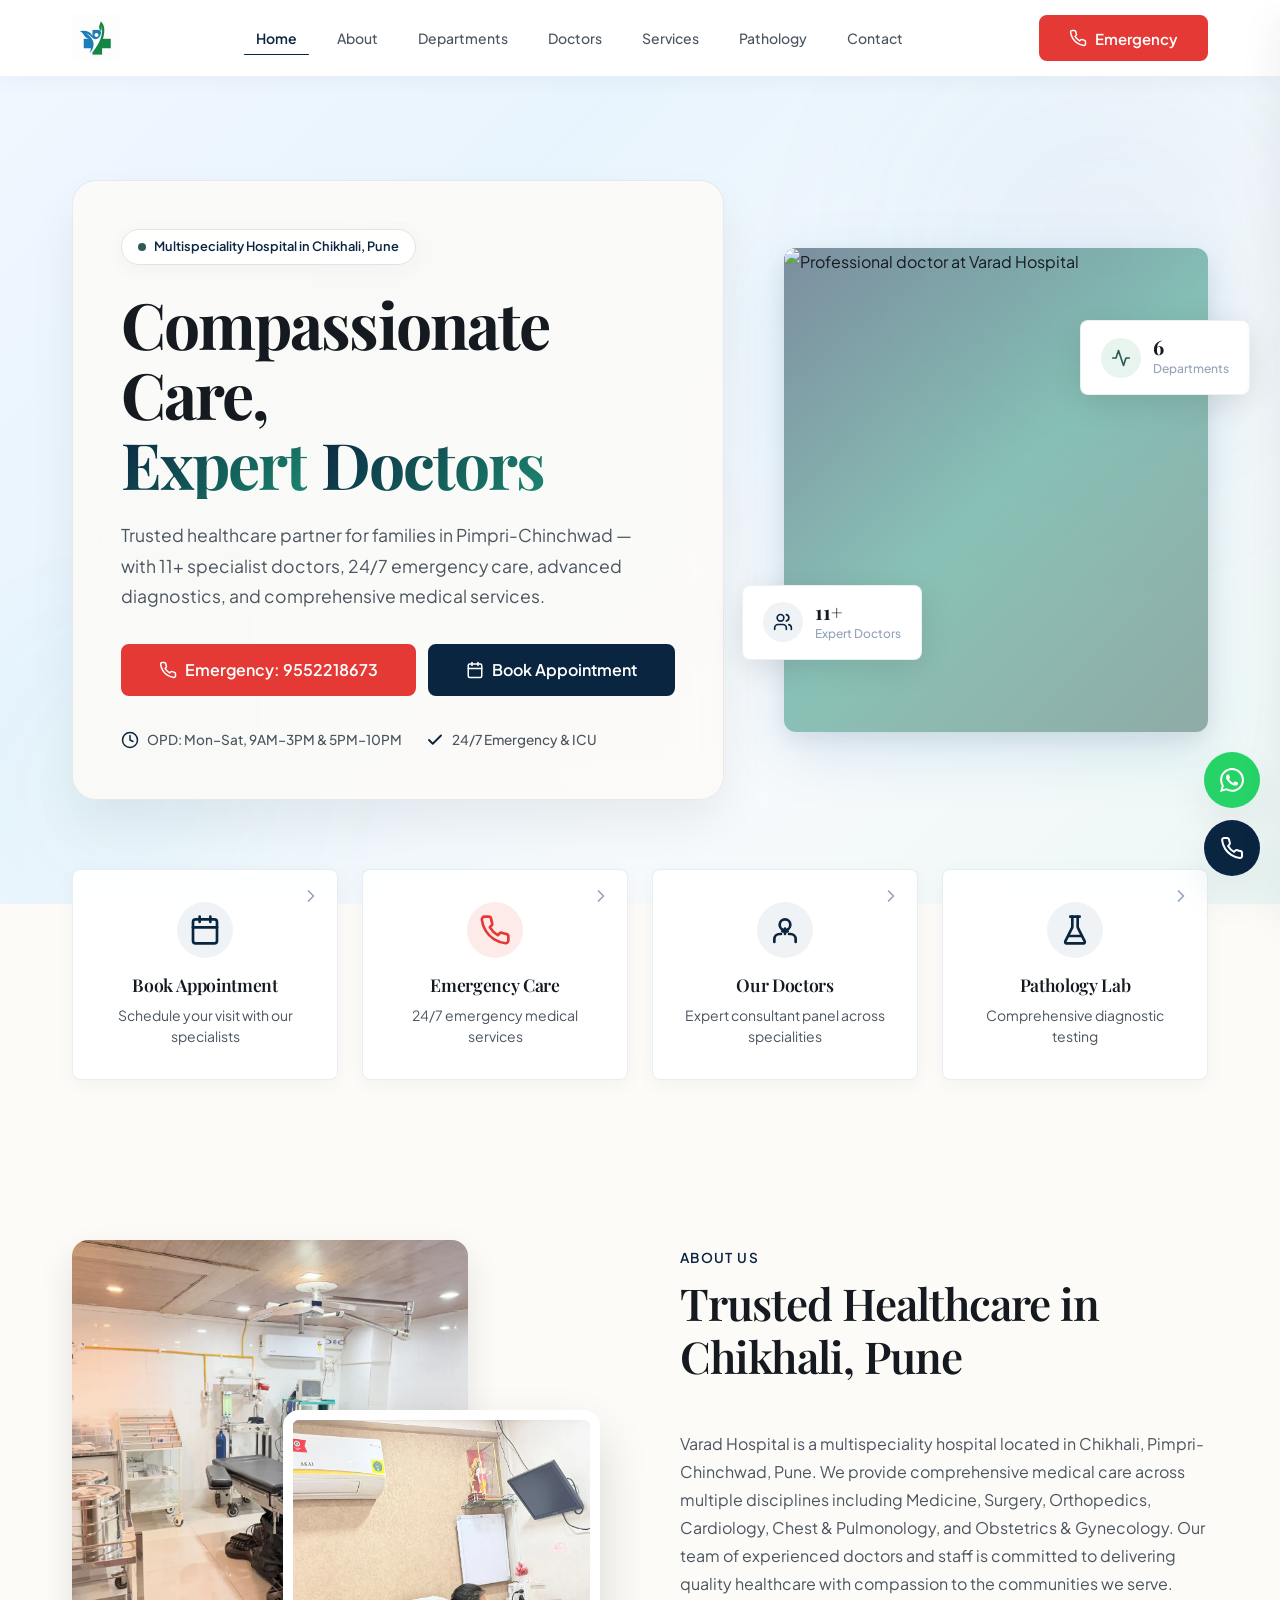
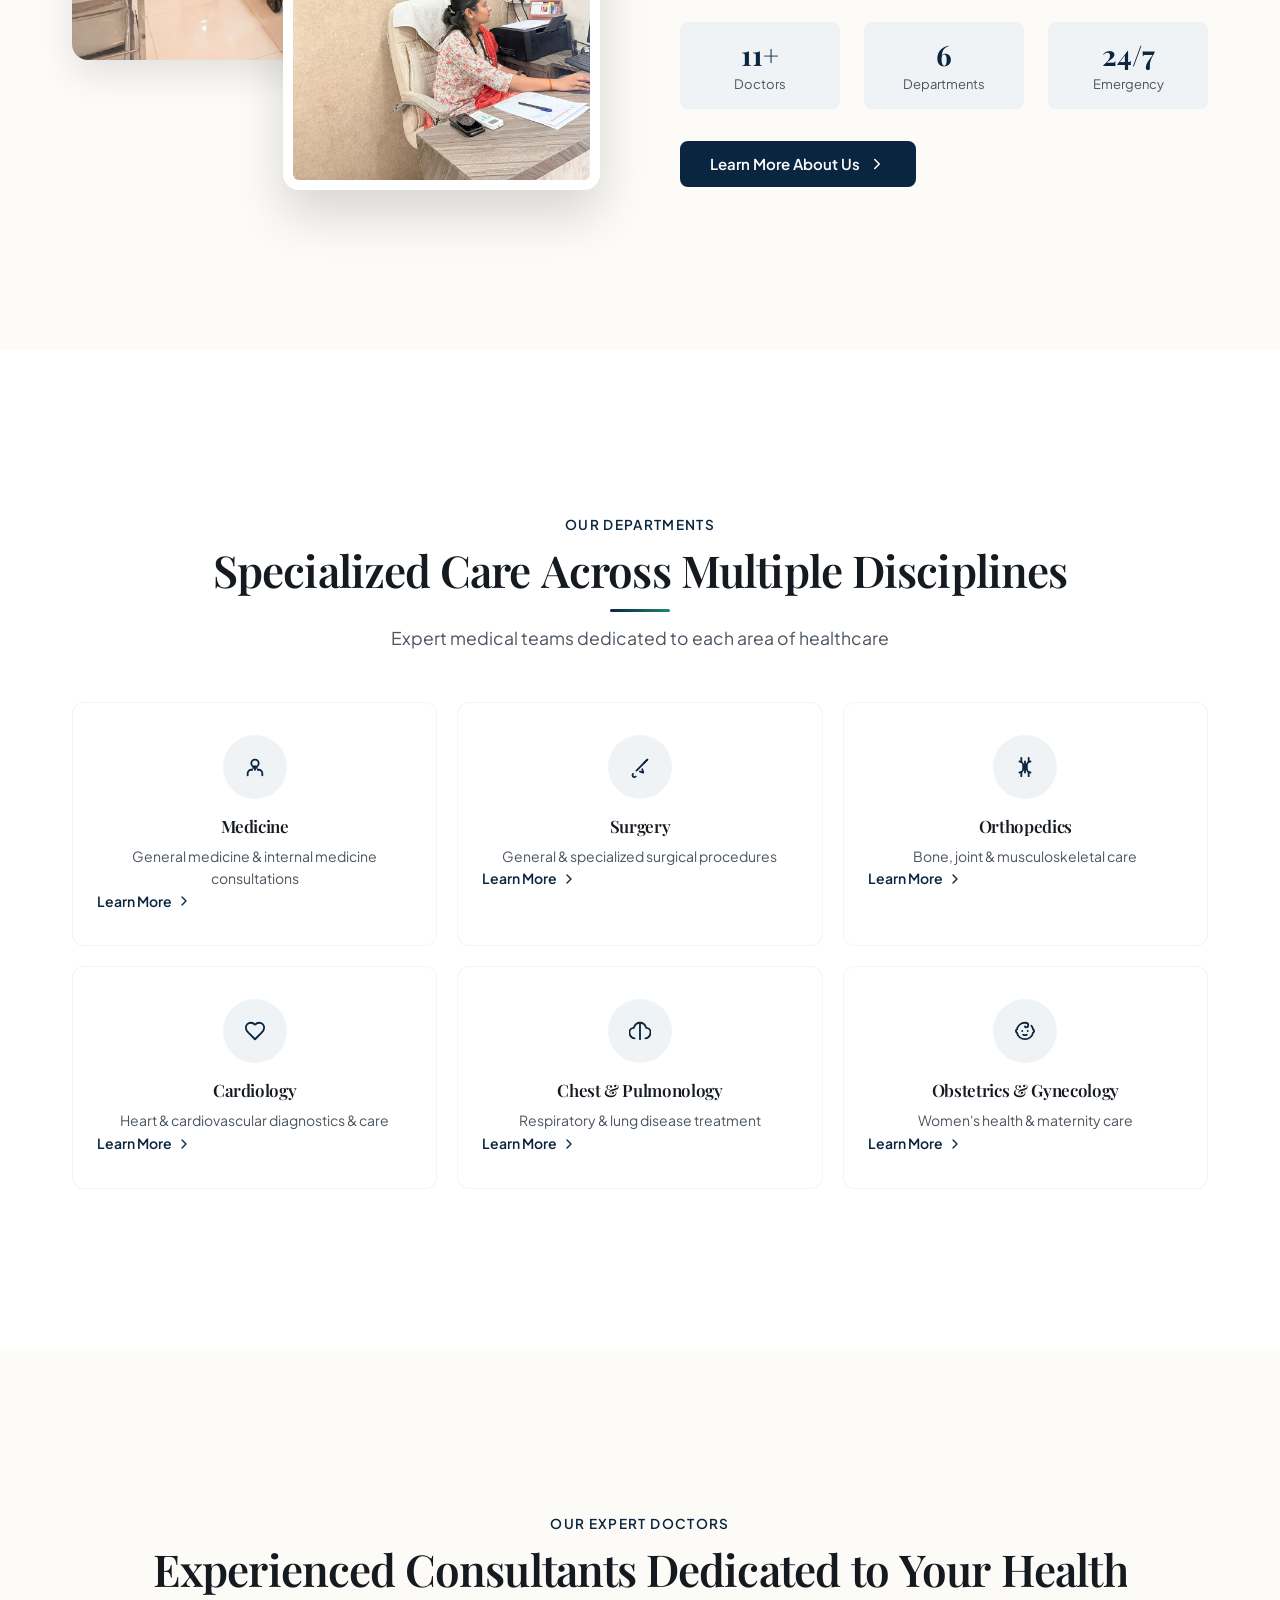
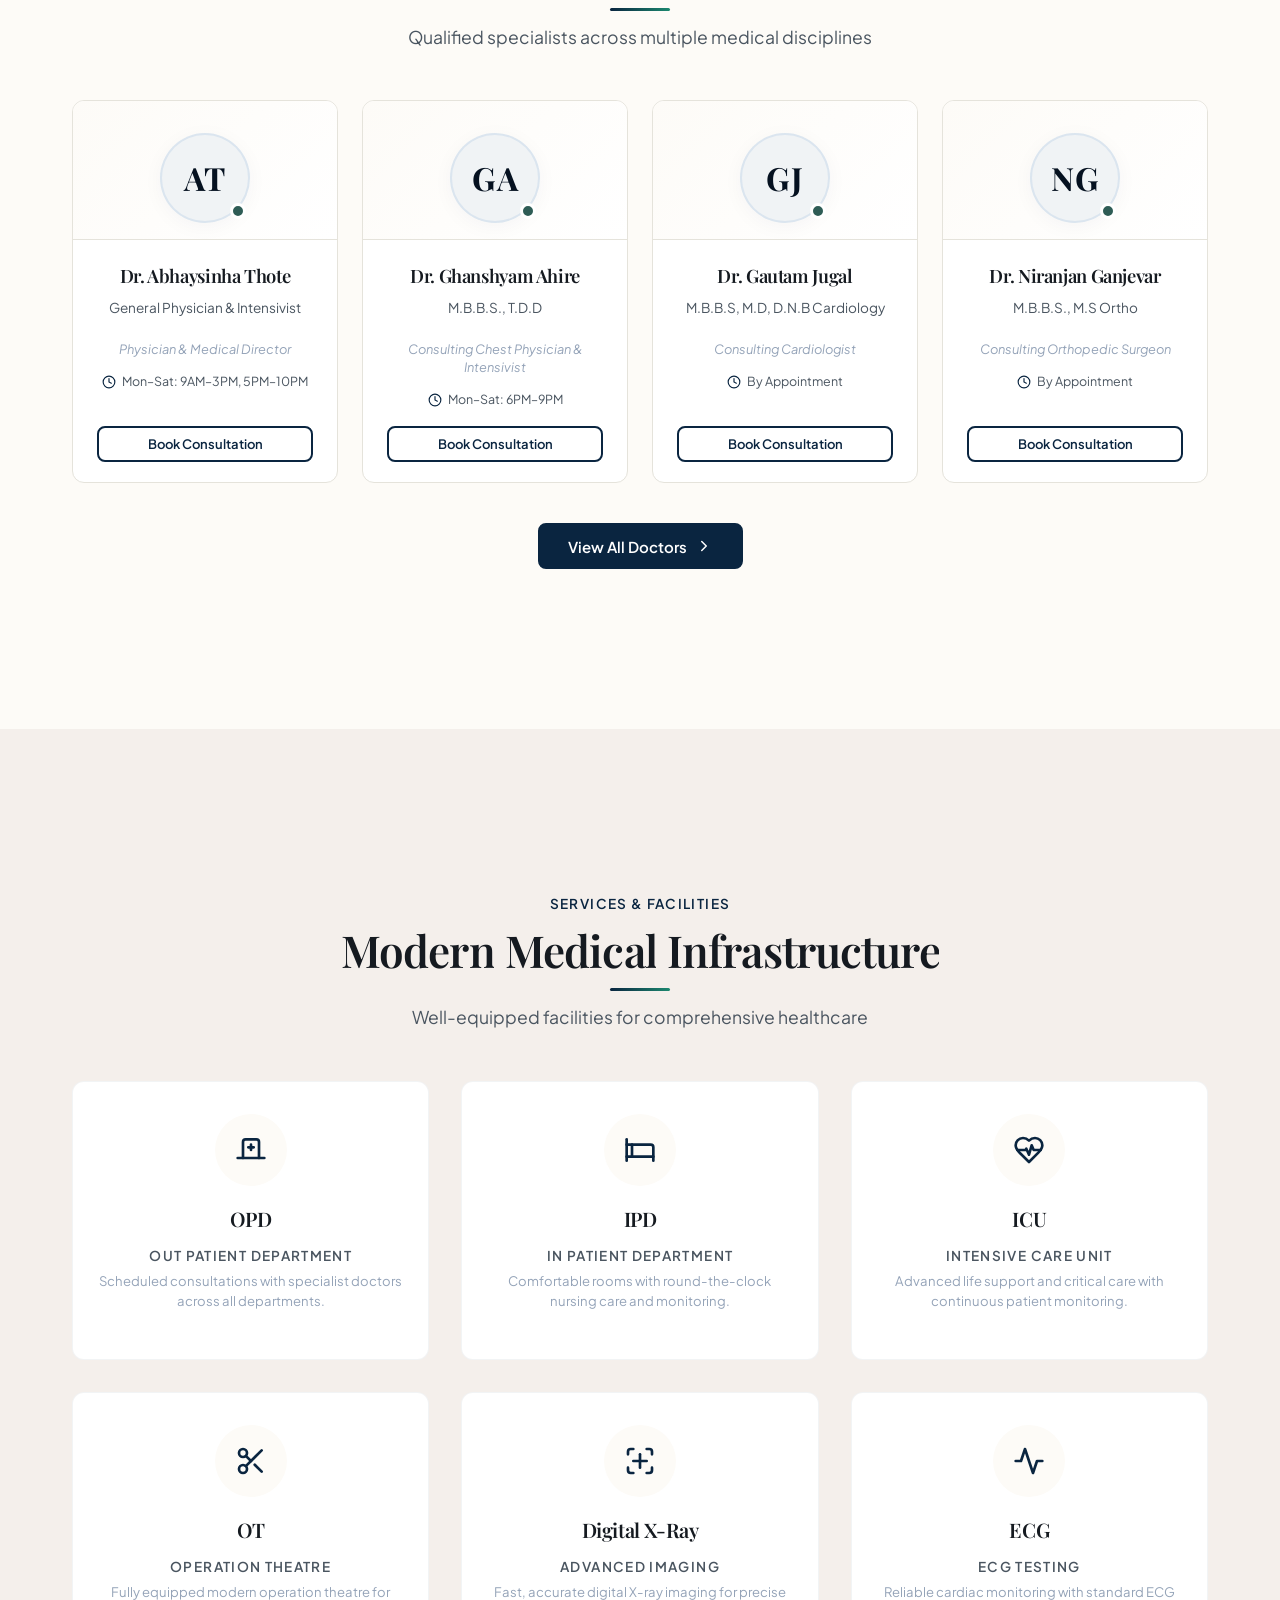
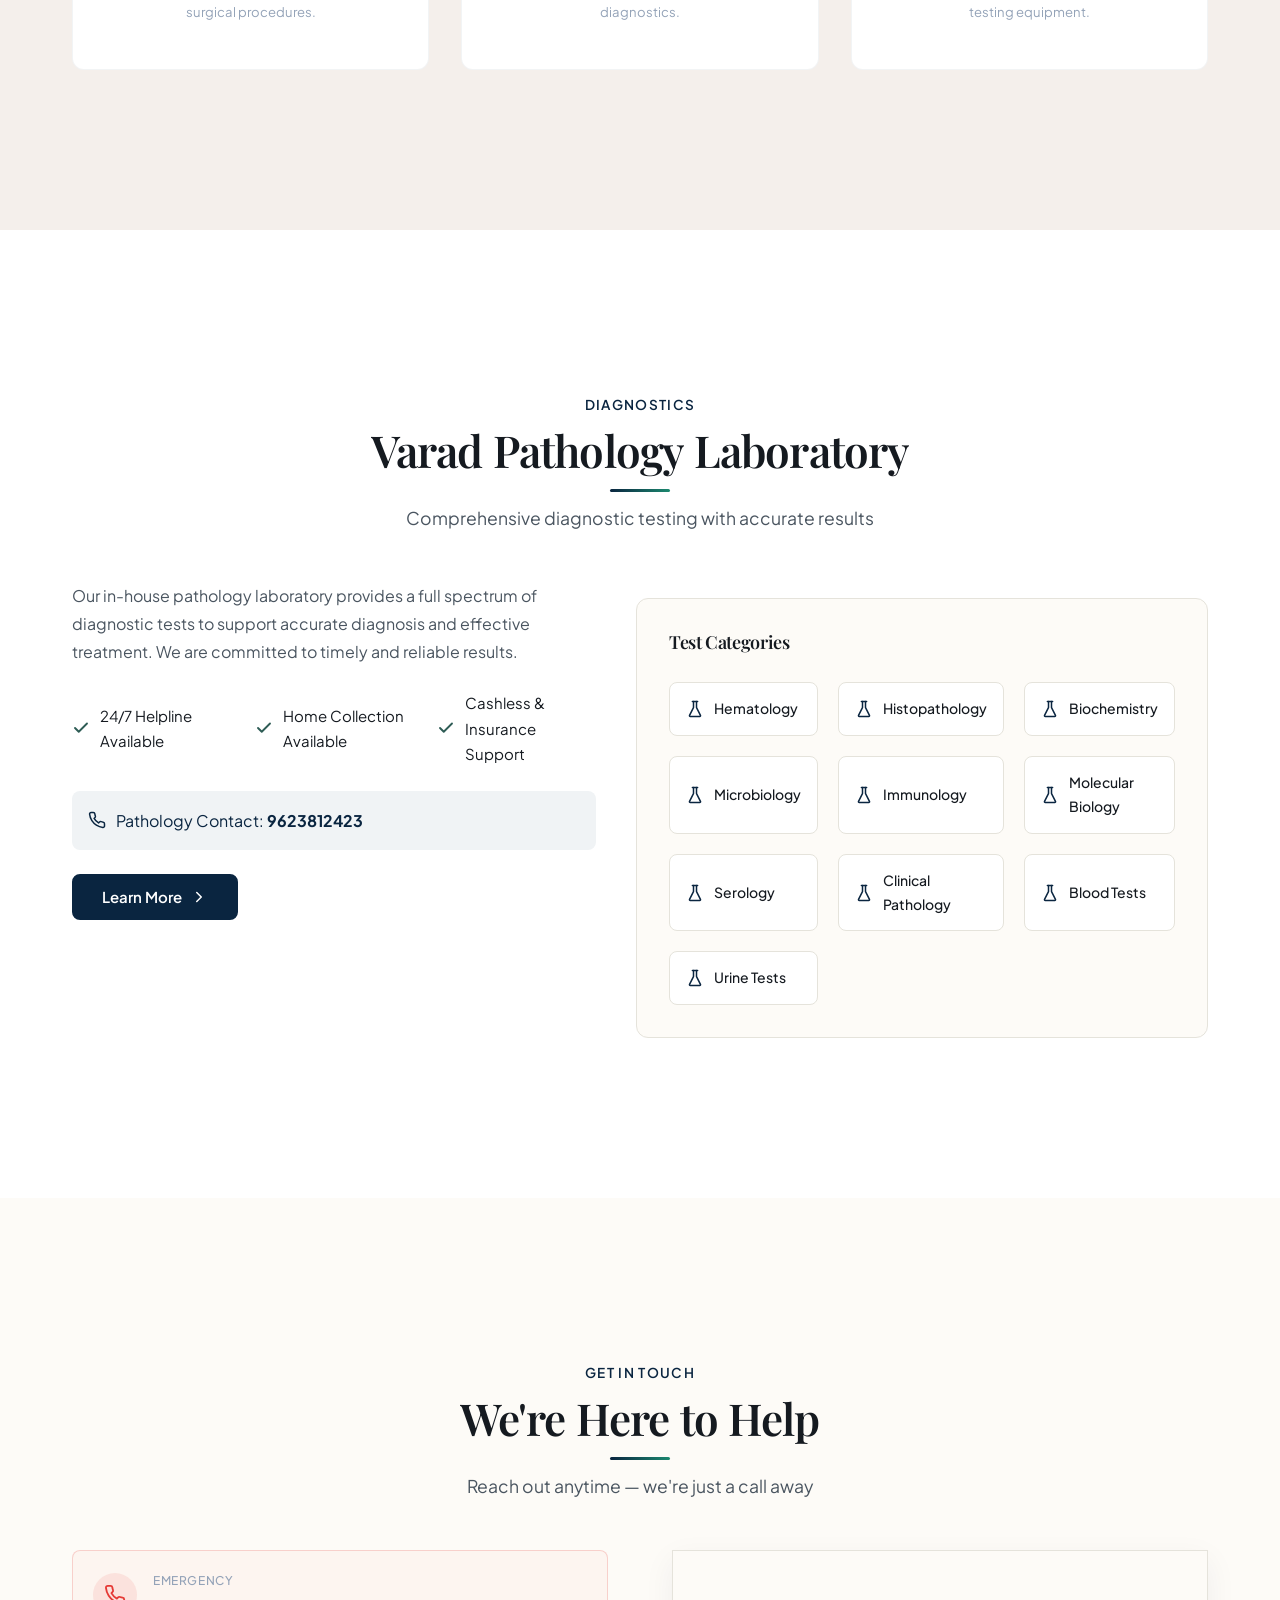
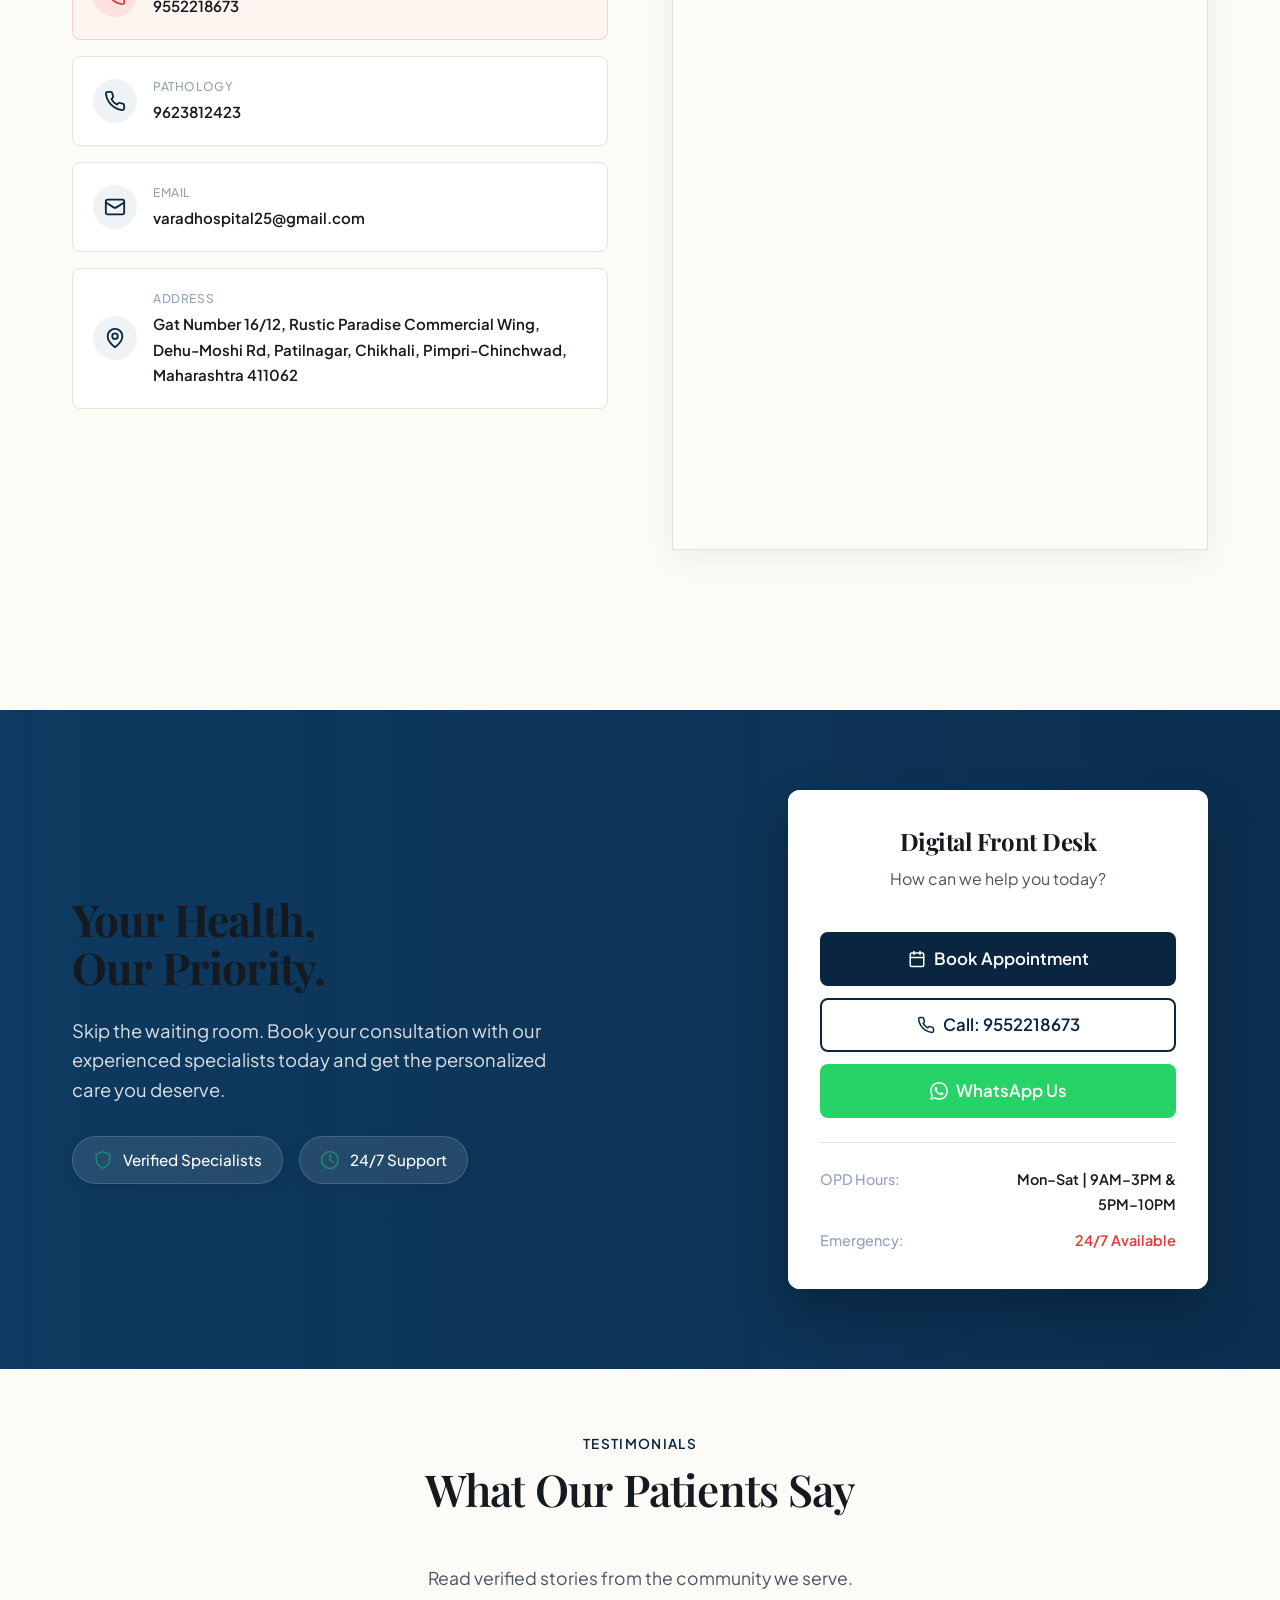
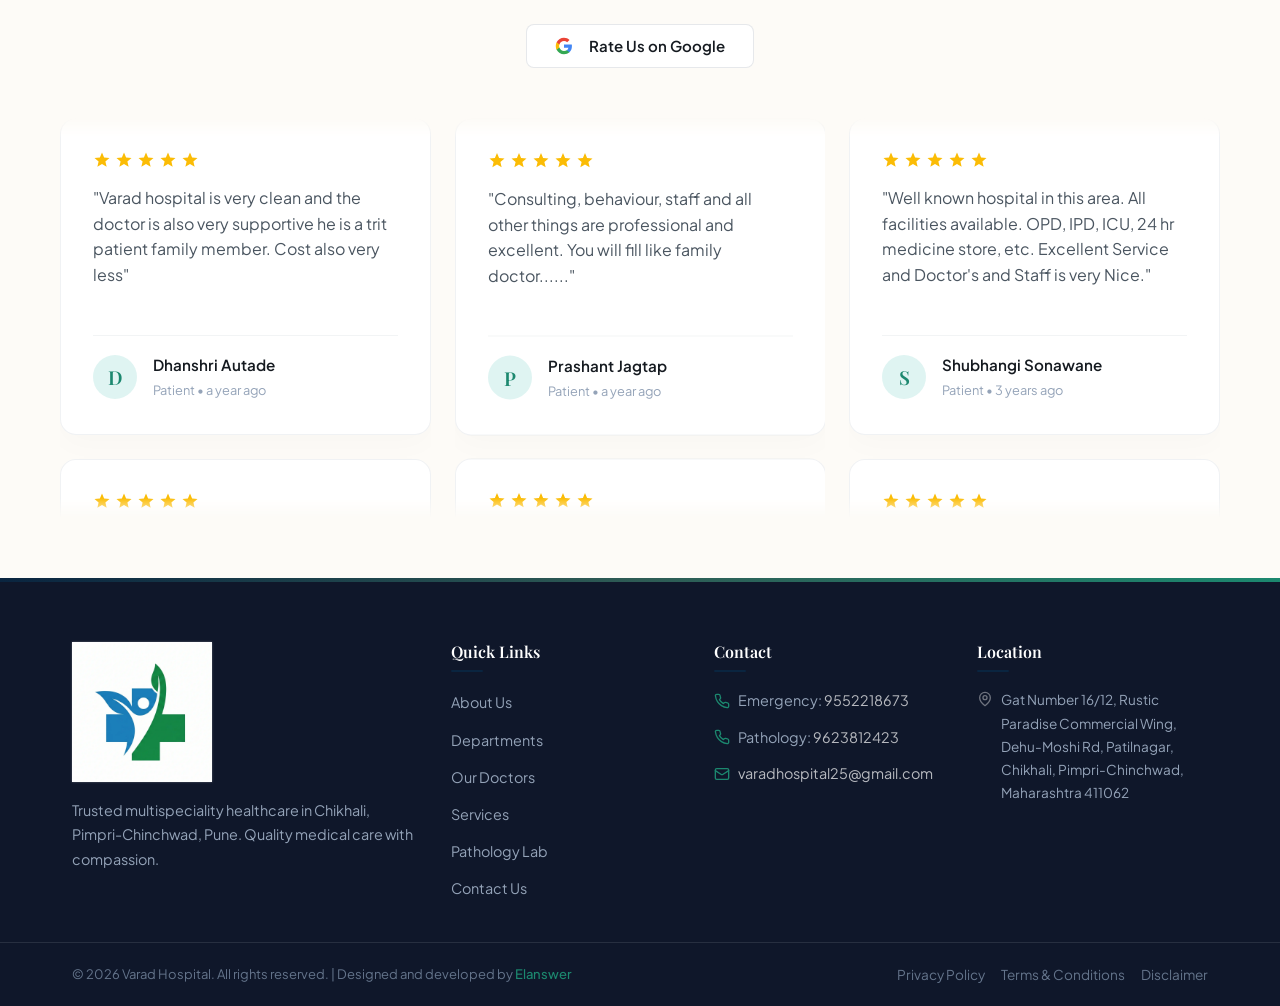
==== commit 60b70b07: "updated animation" ====
--- a/index.html
+++ b/index.html
@@ -1418,5 +1418,6 @@
   </script>
   <!-- Cal element-click embed code ends -->
 
+  <script src="js/title-animation.js"></script>
 </body>
 </html>
--- a/css/style.css
+++ b/css/style.css
@@ -5836,7 +5836,7 @@
 .review-header {
   display: flex;
   align-items: center;
-  gap: 16px;
+  gap: 24px !important;
 }
 
 .review-avatar {
@@ -6077,3 +6077,50 @@
   .marquee-v-col:nth-child(2) { display: none; }
   .marquee-v-container { height: 300px; }
 }
+
+/* Force gap on quick actions grid */
+.quick-actions-grid {
+  gap: 24px !important;
+}
+
+/* Force quick actions to drop below hero section with a little gap */
+.quick-actions {
+  margin-top: -35px !important;
+}
+
+/* ==========================================================================
+   WORD-BY-WORD TITLE ANIMATION
+   ========================================================================== */
+.cinematic-word-wrap {
+  display: inline-block;
+  overflow: hidden;
+  vertical-align: bottom;
+  /* padding to prevent cutting off descending letters like 'p' or 'g' */
+  padding-bottom: 0.1em;
+  margin-bottom: -0.1em;
+}
+
+.cinematic-word-inner {
+  display: inline-block;
+  transform: translateY(115%);
+  transition: transform 0.8s cubic-bezier(0.16, 1, 0.3, 1);
+  will-change: transform;
+}
+
+.title-animated.is-revealed .cinematic-word-inner {
+  transform: translateY(0);
+}
+
+/* Ensure no weird line-height clipping on h1/h2 */
+.title-animated {
+  overflow: hidden; /* Sometimes needed, but usually wrap is enough */
+  overflow: visible; /* Better to keep visible so ascenders aren't cut */
+}
+
+/* Fix for transparent/gradient text clipping inside animated inner spans */
+.hero-v2__title-accent .cinematic-word-inner {
+  background: linear-gradient(135deg, var(--color-primary), var(--color-accent));
+  -webkit-background-clip: text;
+  -webkit-text-fill-color: transparent;
+  background-clip: text;
+}
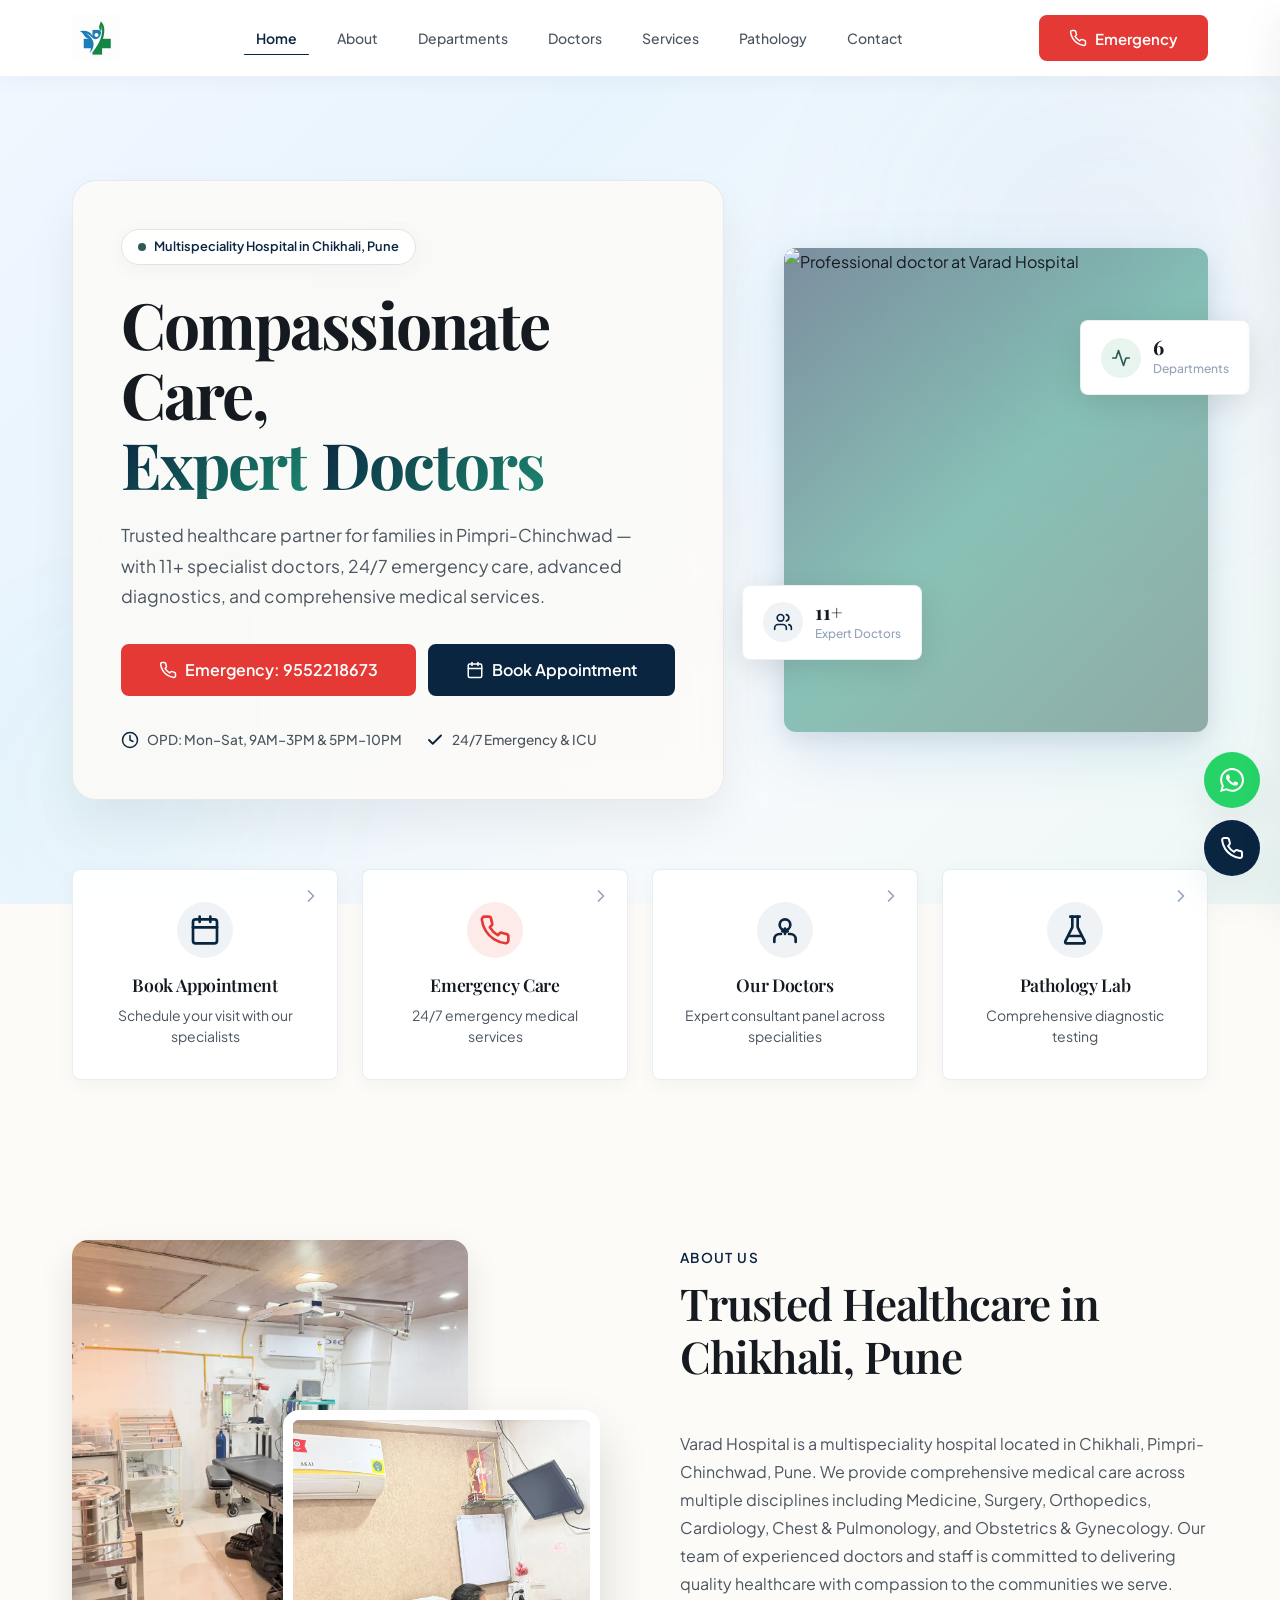
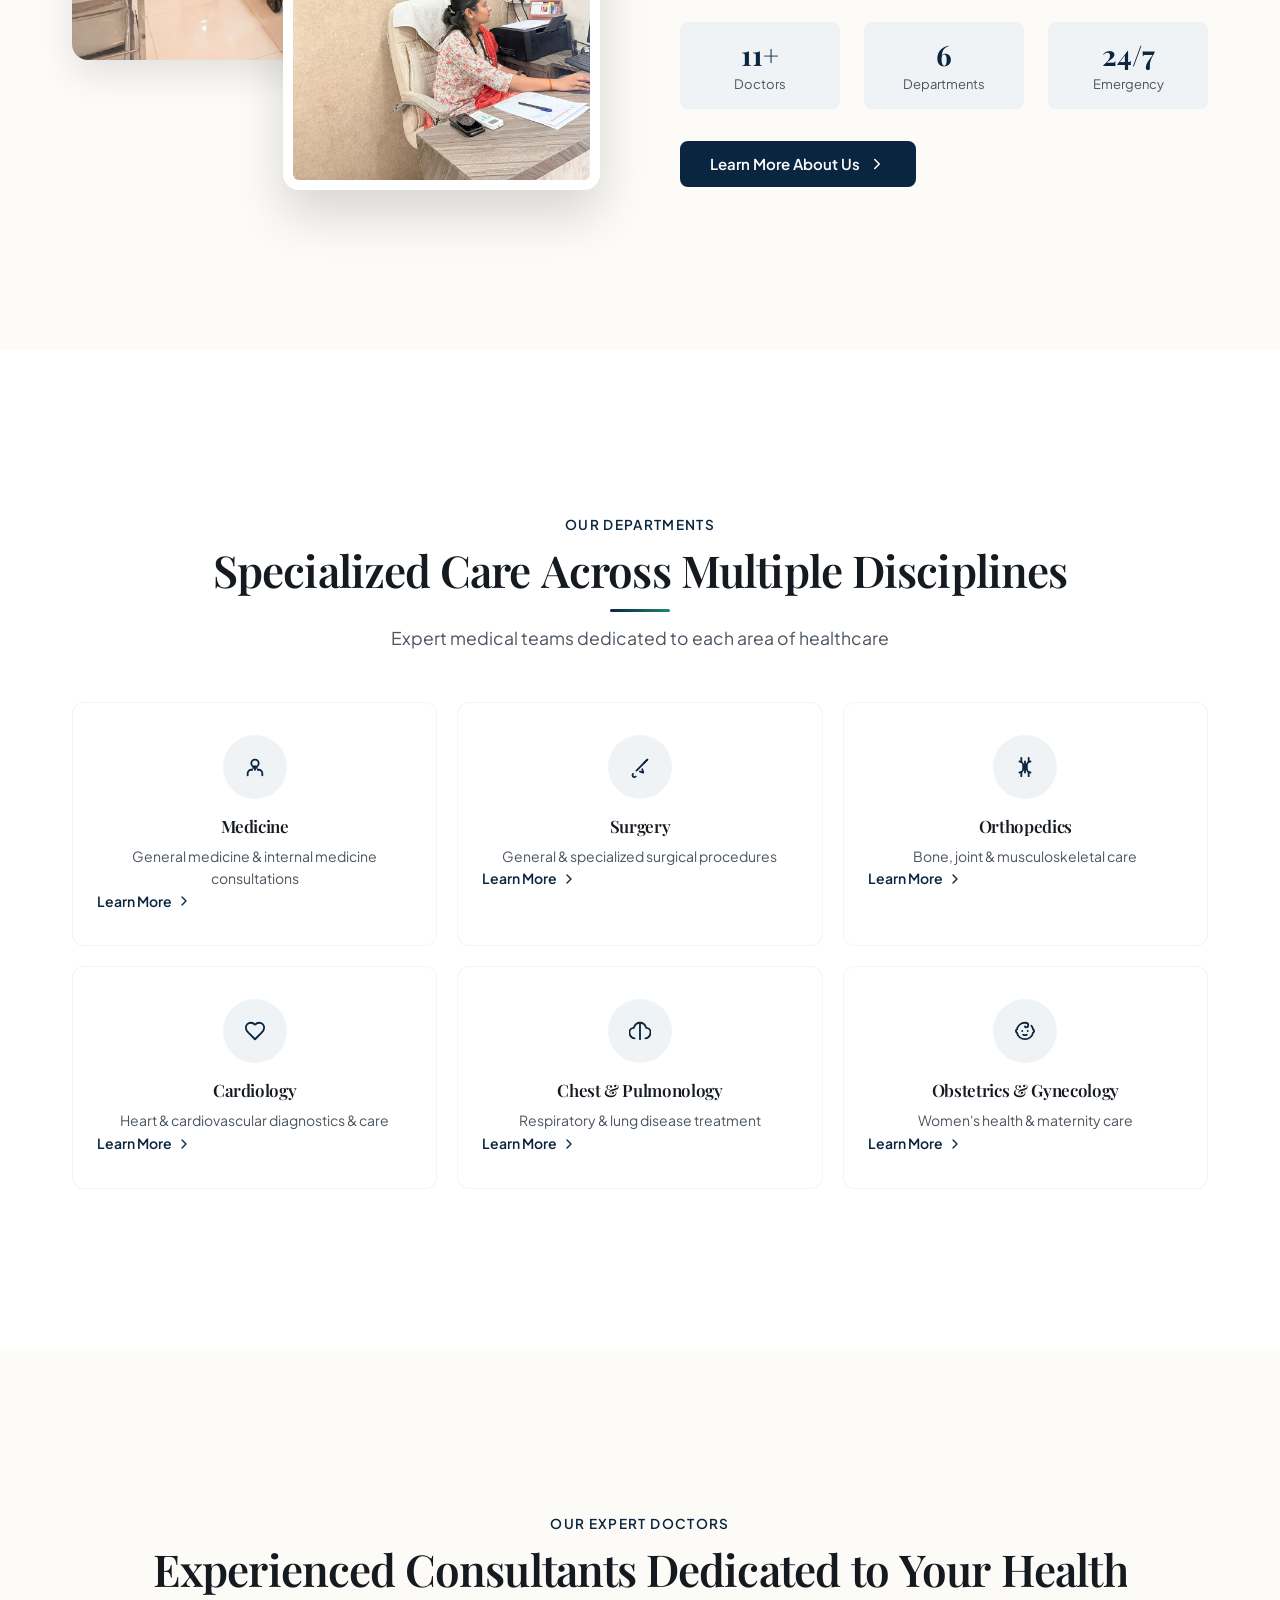
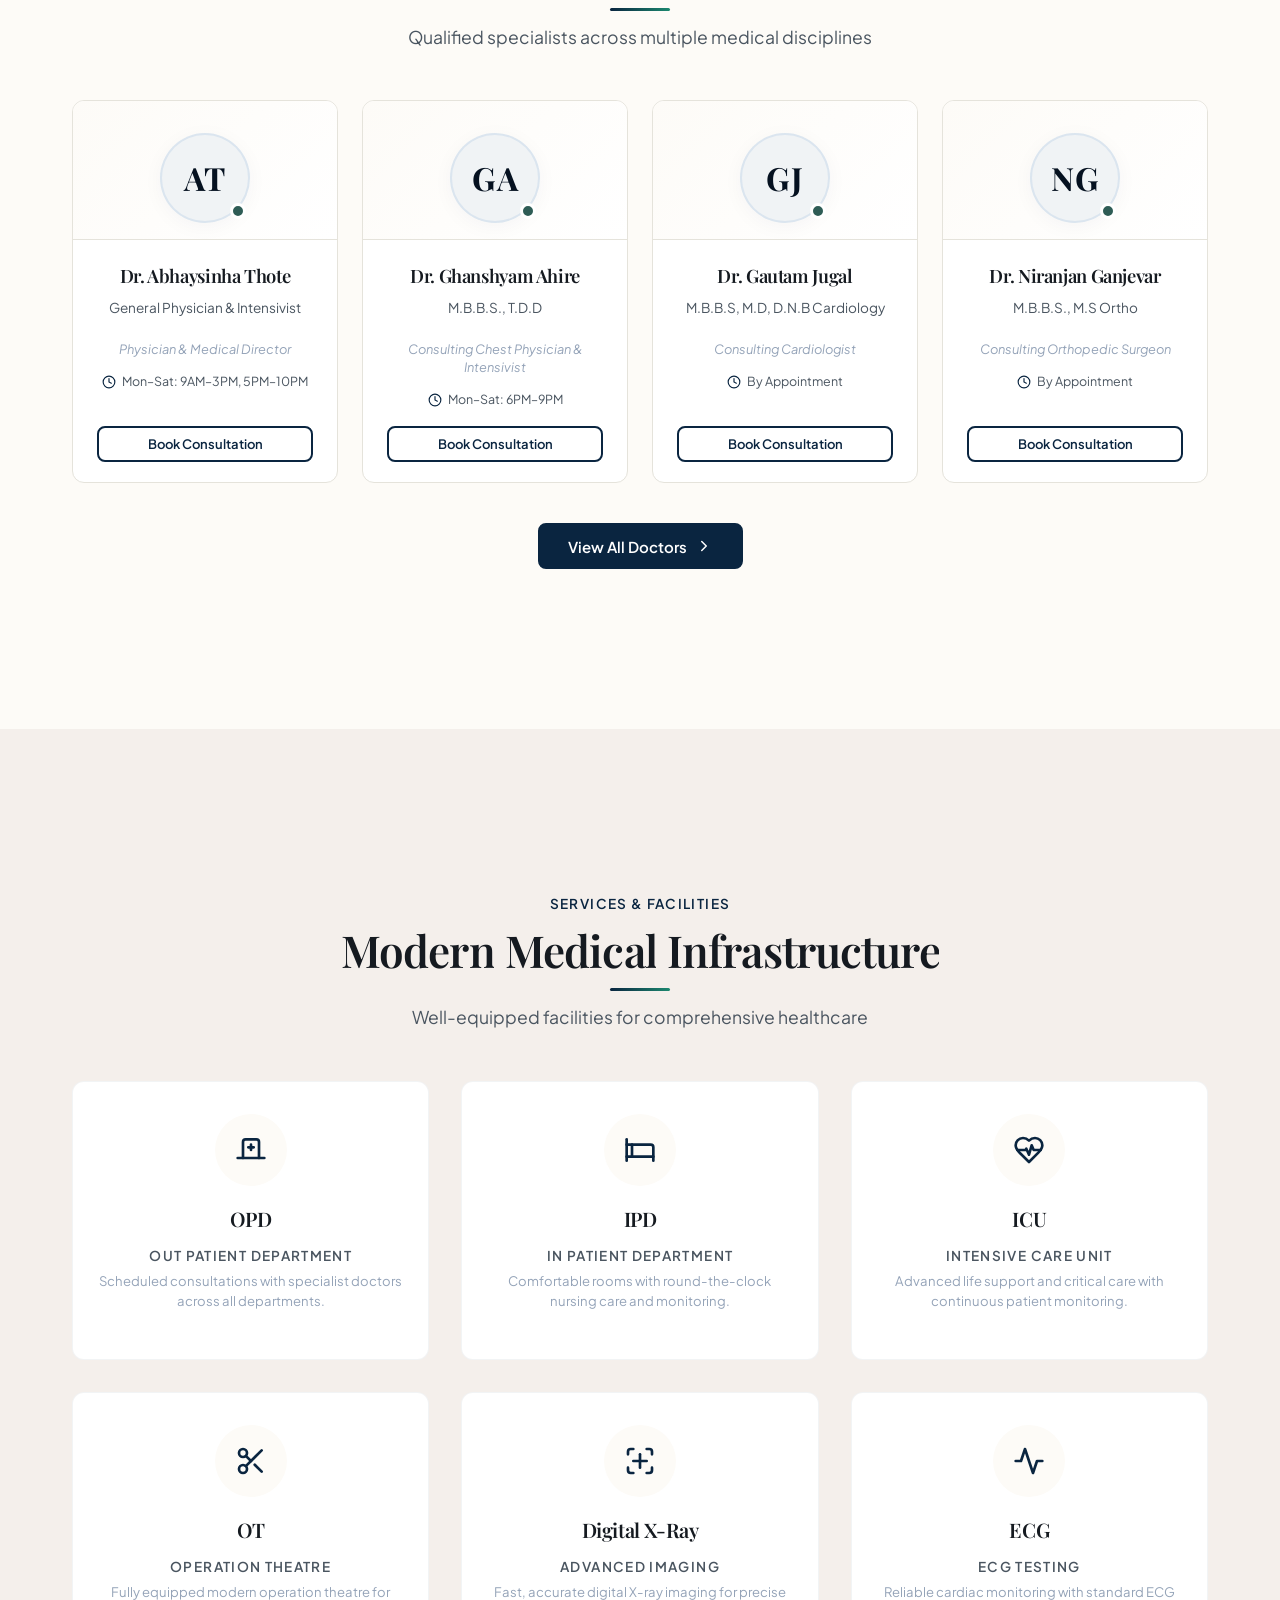
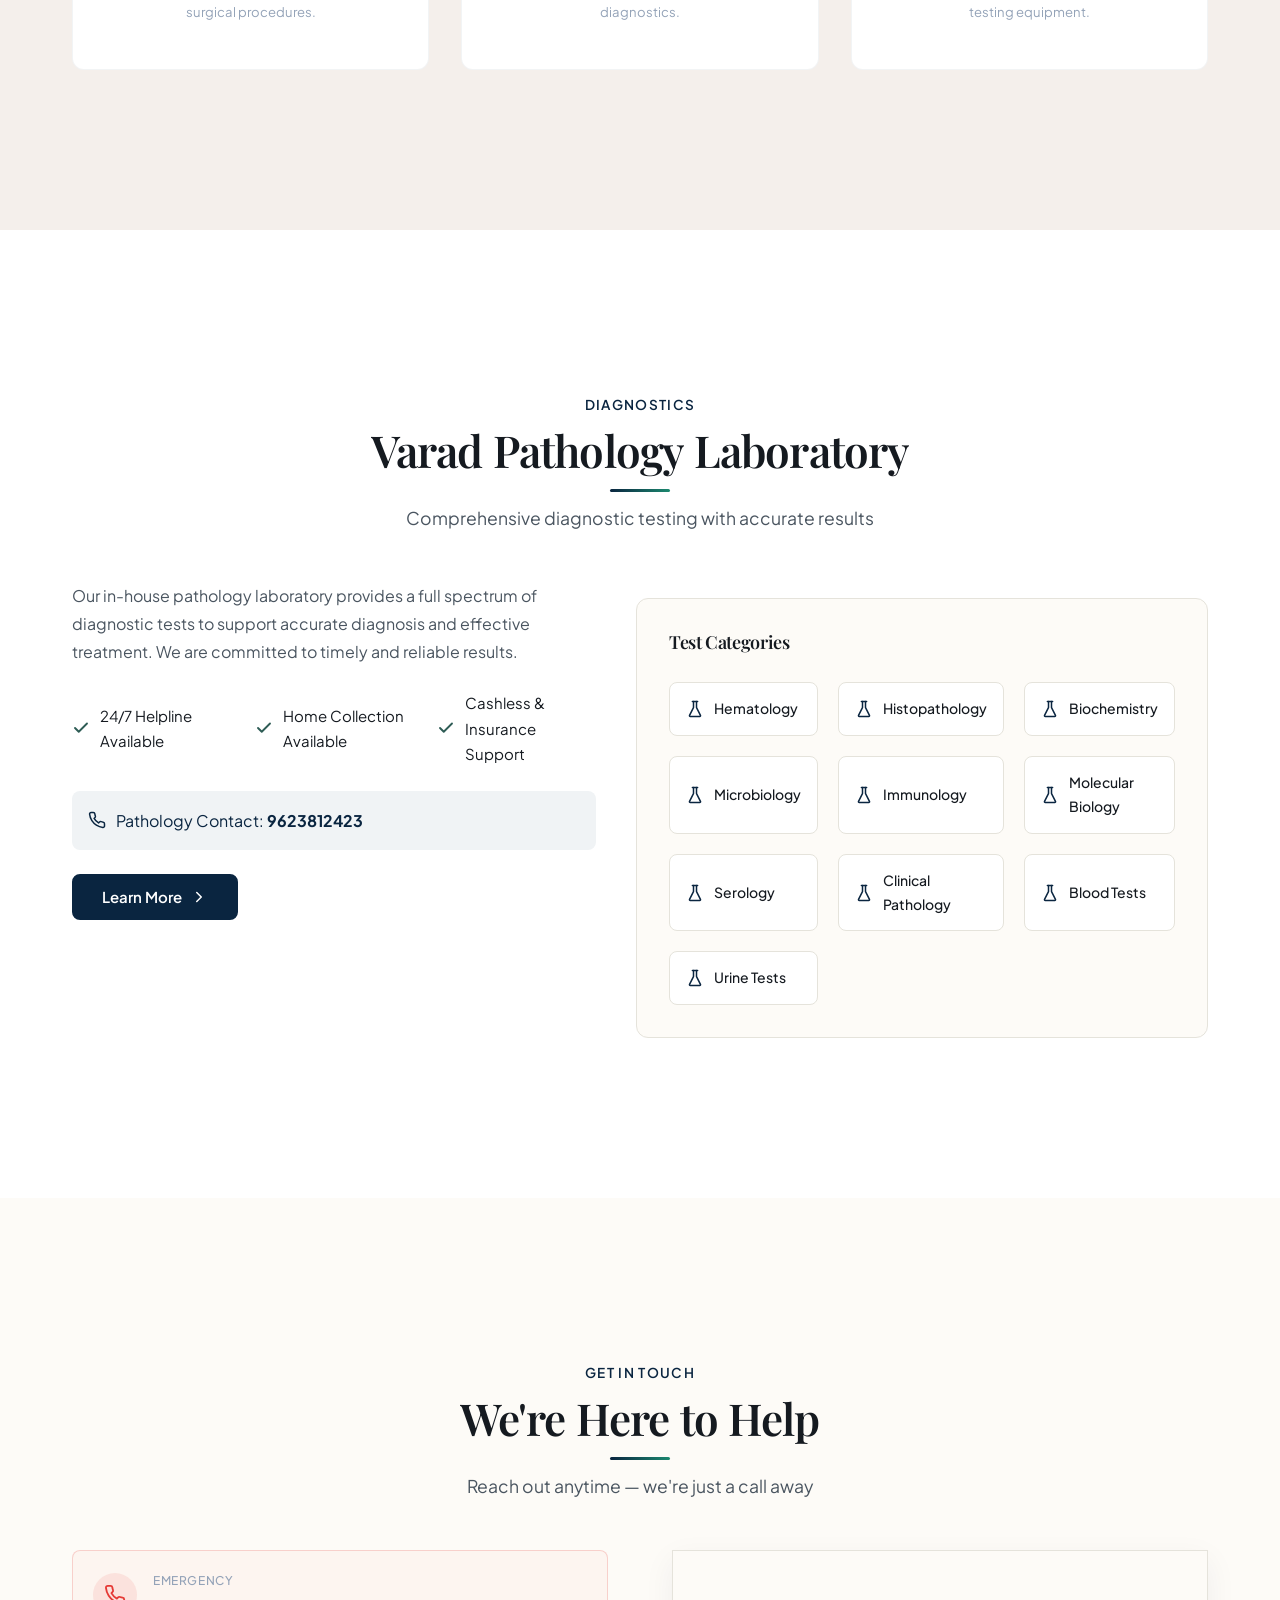
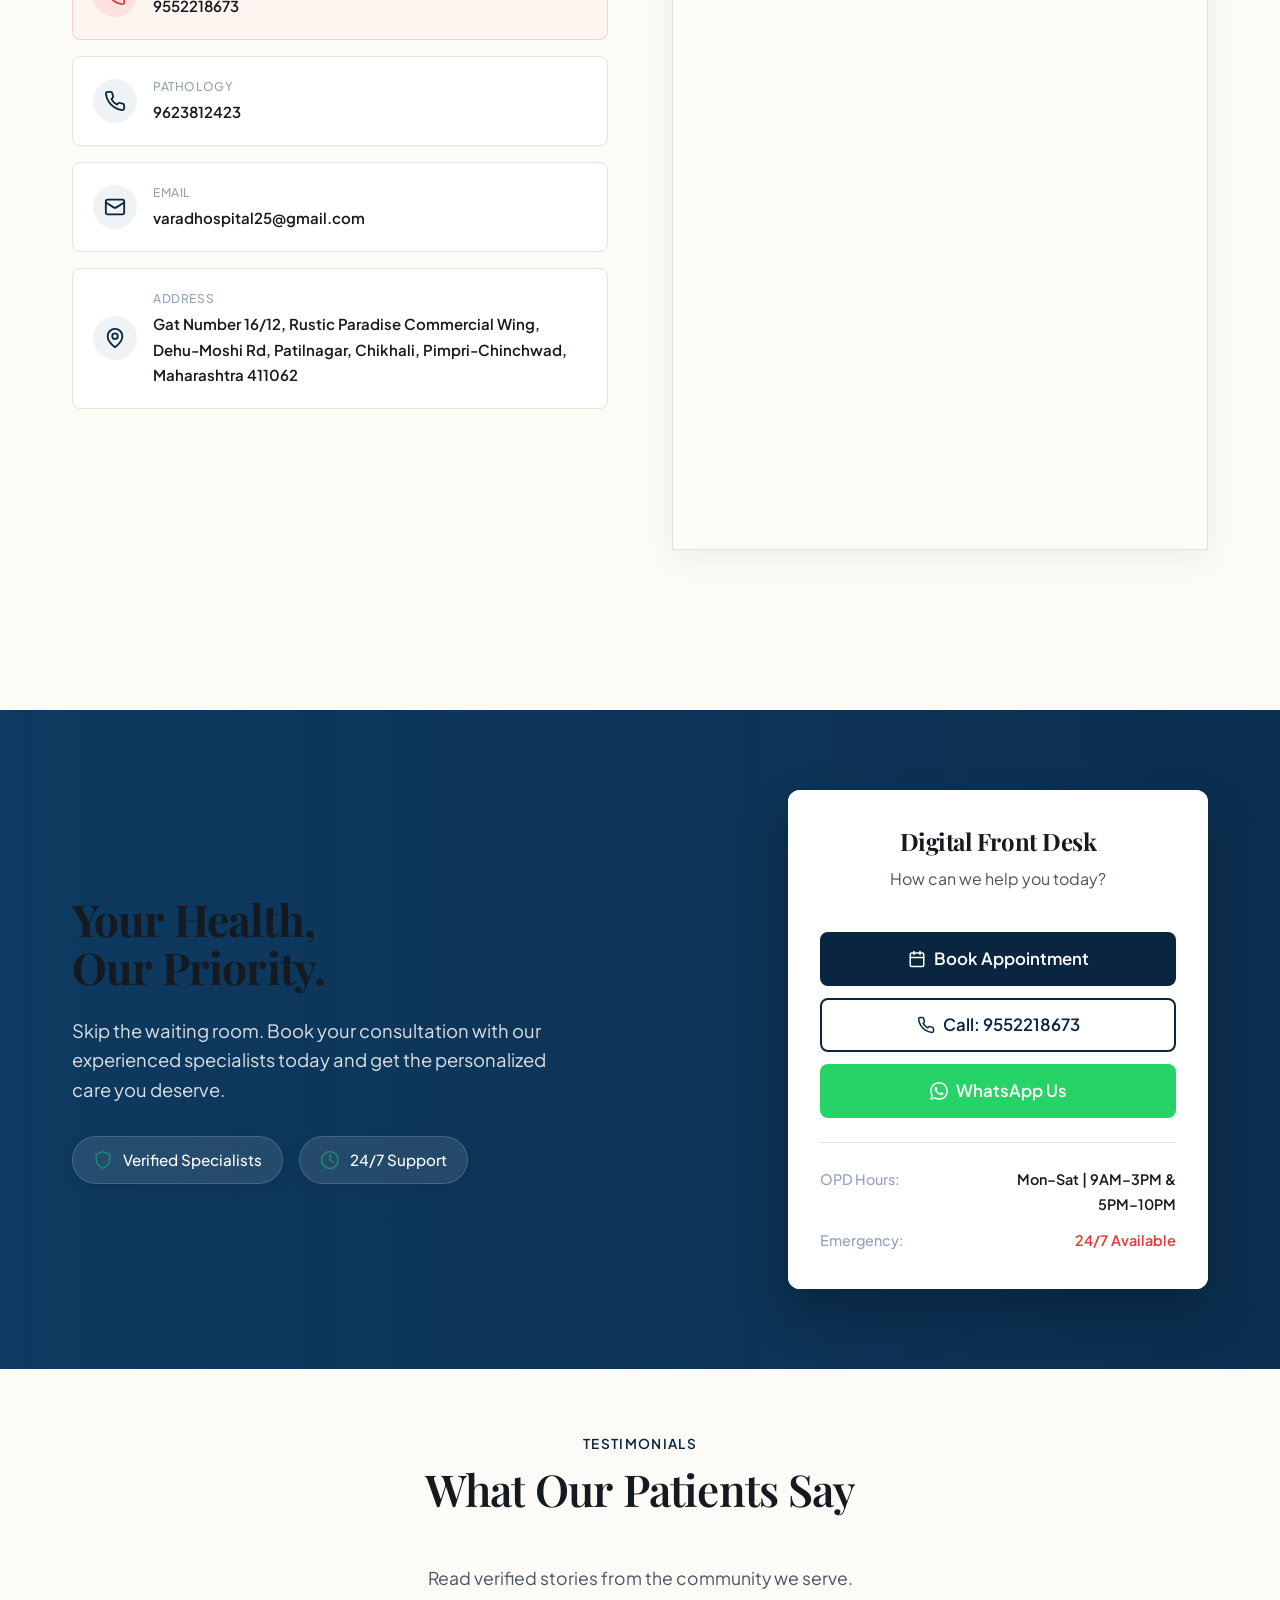
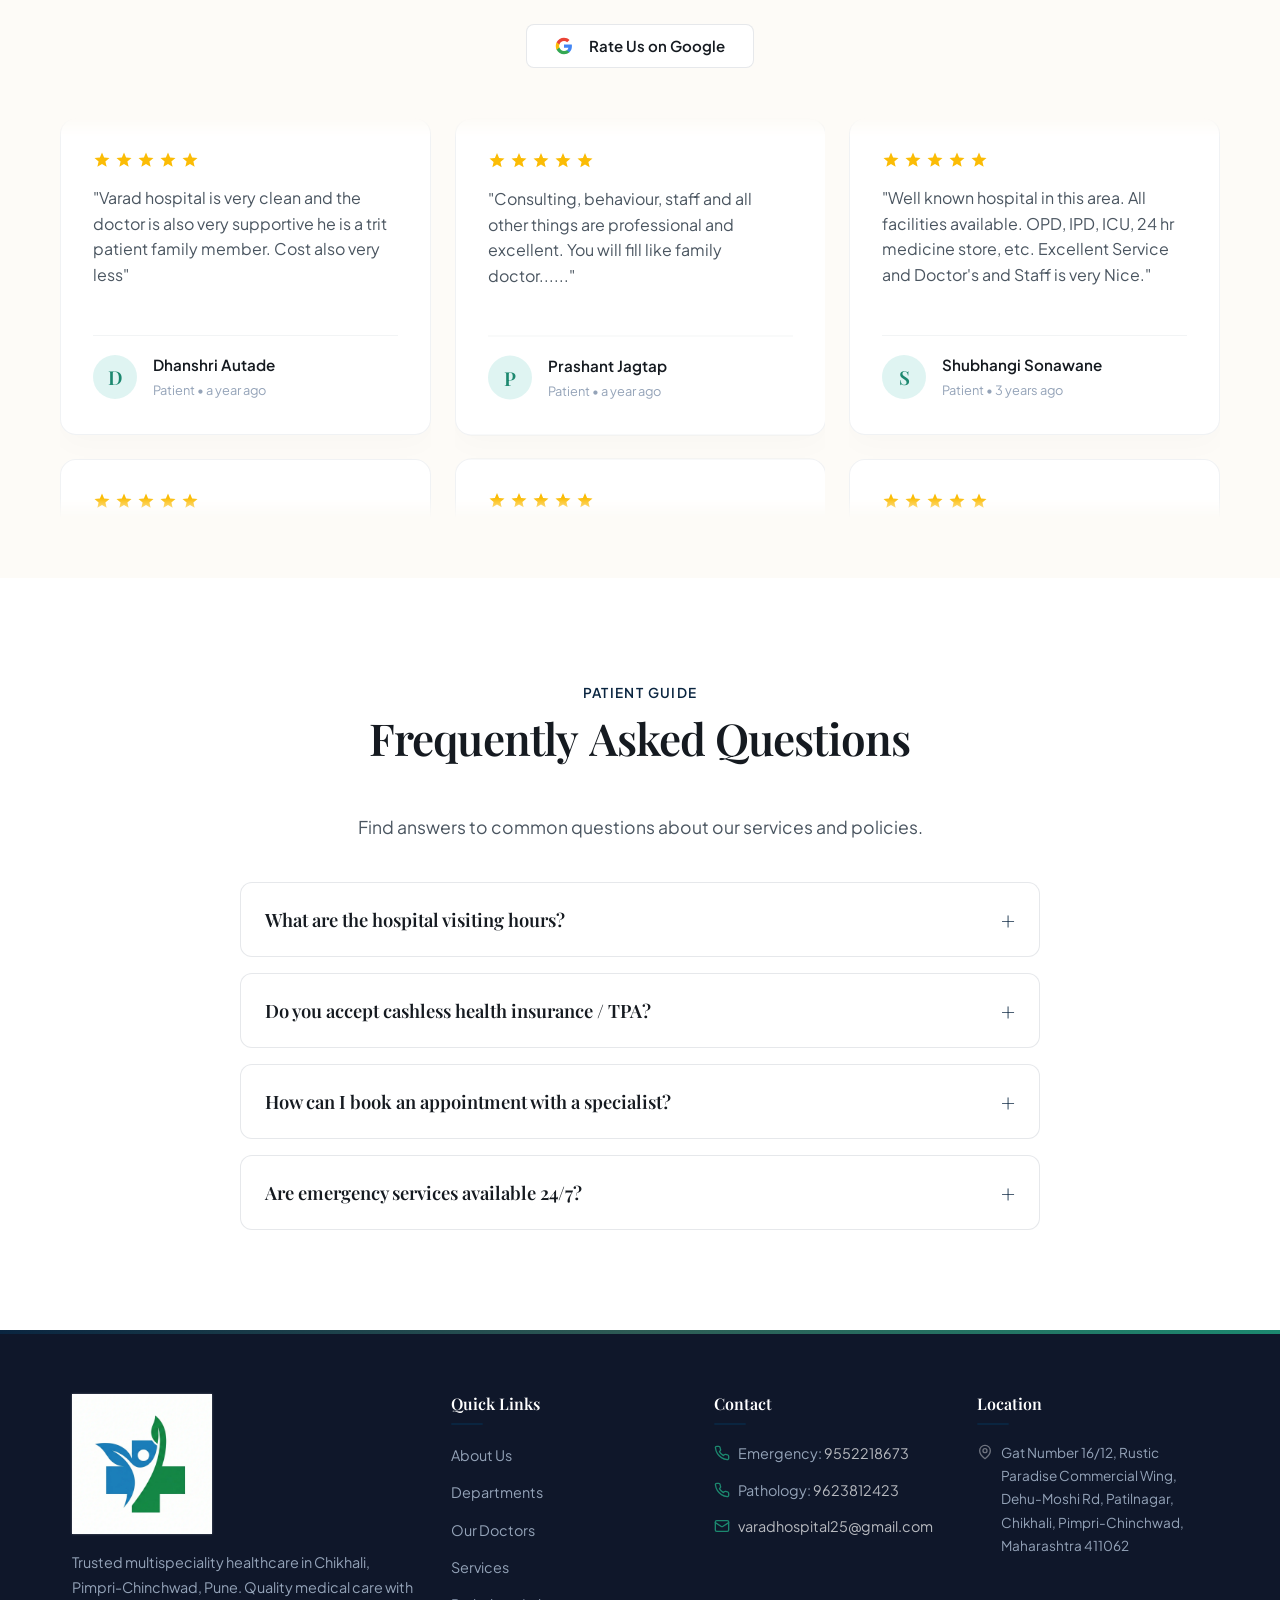
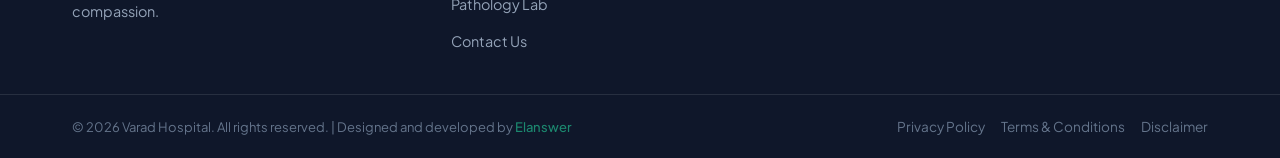
==== commit 24a2883b: "updated seo faq and performance" ====
--- a/index.html
+++ b/index.html
@@ -25,7 +25,7 @@
 
     <link rel="preload" as="image" href="https://images.unsplash.com/photo-1612349317150-e413f6a5b16d?auto=format&fit=crop&w=800&q=80">
   <!-- Stylesheet -->
-  <link rel="stylesheet" href="css/style.css">
+  <link rel="stylesheet" href="css/style.min.css">
   <link rel="canonical" href="https://www.varadhospitalcare.com/">
 
   <!-- JSON-LD Schema Markup -->
@@ -1305,6 +1305,60 @@
       </div>
     </section>
 
+    <!-- ==========================================
+         FAQ SECTION
+         ========================================== -->
+    <section class="section faq-section" aria-label="Frequently Asked Questions" id="faq" style="background-color: var(--color-white); padding: 100px 0;">
+      <div class="container">
+        <div class="text-center">
+          <span class="section-label">Patient Guide</span>
+          <h2 class="section-title">Frequently Asked Questions</h2>
+          <p class="section-subtitle" style="margin-bottom: 40px;">Find answers to common questions about our services and policies.</p>
+        </div>
+
+        <div class="faq-accordion">
+          <div class="faq-item">
+            <button class="faq-question" aria-expanded="false">
+              What are the hospital visiting hours?
+              <span class="faq-icon" aria-hidden="true">+</span>
+            </button>
+            <div class="faq-answer">
+              <p>For General Wards, visiting hours are from 10:00 AM to 1:00 PM and 5:00 PM to 8:00 PM. For ICU patients, visiting is strictly restricted to one family member at a time during designated hours to ensure patient safety and infection control.</p>
+            </div>
+          </div>
+
+          <div class="faq-item">
+            <button class="faq-question" aria-expanded="false">
+              Do you accept cashless health insurance / TPA?
+              <span class="faq-icon" aria-hidden="true">+</span>
+            </button>
+            <div class="faq-answer">
+              <p>Yes, we are empaneled with all major Health Insurance companies and TPAs to provide cashless hospitalization facilities. Please bring your insurance ID card, Aadhar card, and policy documents at the time of admission.</p>
+            </div>
+          </div>
+
+          <div class="faq-item">
+            <button class="faq-question" aria-expanded="false">
+              How can I book an appointment with a specialist?
+              <span class="faq-icon" aria-hidden="true">+</span>
+            </button>
+            <div class="faq-answer">
+              <p>You can easily book an appointment by clicking the "Book Appointment" button on our website, calling our reception directly, or walking into the OPD during regular consulting hours (9 AM - 3 PM & 5 PM - 10 PM).</p>
+            </div>
+          </div>
+
+          <div class="faq-item">
+            <button class="faq-question" aria-expanded="false">
+              Are emergency services available 24/7?
+              <span class="faq-icon" aria-hidden="true">+</span>
+            </button>
+            <div class="faq-answer">
+              <p>Yes! Our emergency department, trauma care, and intensive care units (ICU) operate 24 hours a day, 7 days a week, supported by dedicated medical officers, expert specialists, and a fully equipped 24/7 pharmacy and pathology lab.</p>
+            </div>
+          </div>
+        </div>
+      </div>
+    </section>
 
   </main>
 
@@ -1419,5 +1473,6 @@
   <!-- Cal element-click embed code ends -->
 
   <script src="js/title-animation.js"></script>
+  <script src="js/faq.js"></script>
 </body>
 </html>
--- a/css/style.min.css
+++ b/css/style.min.css
@@ -0,0 +1 @@
+:root{--color-primary:#0A2540;--color-primary-dark:#051120;--color-primary-light:#F0F3F5;--color-secondary:#2E5C55;--color-secondary-dark:#1E403B;--color-accent:#1C886F;--color-bg:#FDFBF7;--color-white:#FFFFFF;--color-text:#151A20;--color-text-secondary:#4A5560;--color-text-light:#94A3B8;--color-border:#E5E3DB;--color-highlight:#F4EFEB;--color-emergency:#E53935;--color-emergency-dark:#C62828;--font-heading:'Playfair Display',serif;--font-body:'Plus Jakarta Sans',sans-serif;--shadow-sm:0 4px 20px rgba(10,37,64,0.04);--shadow-md:0 10px 30px rgba(10,37,64,0.06);--shadow-lg:0 20px 40px rgba(10,37,64,0.08);--radius-sm:8px;--radius-md:8px;--radius-lg:12px;--radius-full:9999px;--transition:250ms ease-out;--max-width:1200px;}@import url('https://fonts.googleapis.com/css2?family=Playfair+Display:ital,wght@0,400..900;1,400..900&family=Plus+Jakarta+Sans:ital,wght@0,200..800;1,200..800&display=swap');*,*::before,*::after{box-sizing:border-box;margin:0;padding:0;}html{scroll-behavior:smooth;-webkit-text-size-adjust:100%;text-size-adjust:100%;}body{font-family:var(--font-body);font-size:16px;line-height:1.6;color:var(--color-text-secondary);background-color:var(--color-bg);-webkit-font-smoothing:antialiased;-moz-osx-font-smoothing:grayscale;overflow-x:hidden;}::selection{background-color:var(--color-primary);color:var(--color-white);}::-moz-selection{background-color:var(--color-primary);color:var(--color-white);}h1,h2,h3,h4,h5,h6{font-family:var(--font-heading);color:var(--color-text);line-height:1.3;font-weight:600;}h1{font-size:clamp(1.75rem,4vw + 0.5rem,3rem);font-weight:700;}h2{font-size:clamp(1.5rem,3vw + 0.25rem,2.25rem);}h3{font-size:clamp(1.25rem,2vw + 0.25rem,1.5rem);}h4{font-size:clamp(1.1rem,1.5vw + 0.25rem,1.25rem);}h5{font-size:1rem;font-weight:600;}h6{font-size:0.875rem;font-weight:600;}p{margin-bottom:1rem;line-height:1.7;}a{color:var(--color-primary);text-decoration:none;transition:color var(--transition);}a:hover{color:var(--color-primary-dark);}img{max-width:100%;height:auto;display:block;}ul,ol{list-style:none;}*:focus-visible{outline:2px solid var(--color-primary);outline-offset:2px;}button{font-family:inherit;font-size:inherit;cursor:pointer;border:none;background:none;}iframe{border:0;}.skip-link{position:absolute;top:-100%;left:16px;z-index:10000;padding:12px 24px;background-color:var(--color-primary);color:var(--color-white);font-family:var(--font-body);font-size:0.875rem;font-weight:600;border-radius:var(--radius-sm);transition:top var(--transition);}.skip-link:focus{top:16px;color:var(--color-white);outline:2px solid var(--color-white);outline-offset:2px;}.container{width:100%;max-width:var(--max-width);margin-left:auto;margin-right:auto;padding-left:20px;padding-right:20px;}.section-padding{padding-top:48px;padding-bottom:48px;}.section-title{text-align:center;margin-bottom:40px;}.section-title h2{margin-bottom:12px;position:relative;display:inline-block;}.section-title h2::after{content:'';display:block;width:60px;height:3px;background:linear-gradient(90deg,var(--color-primary),var(--color-accent));border-radius:var(--radius-full);margin:12px auto 0;}.section-title p,.section-subtitle{color:var(--color-text-secondary);font-size:clamp(0.95rem,1.5vw,1.1rem);max-width:640px;margin-left:auto;margin-right:auto;line-height:1.7;}.grid-2,.grid-3,.grid-4{display:grid;gap:24px;grid-template-columns:1fr;}.text-center{text-align:center;}.text-primary{color:var(--color-primary);}.text-secondary{color:var(--color-text-secondary);}.text-light{color:var(--color-text-light);}.text-white{color:var(--color-white);}.text-emergency{color:var(--color-emergency);}.font-heading{font-family:var(--font-heading);}.font-body{font-family:var(--font-body);}.bg-white{background-color:var(--color-white);}.bg-highlight{background-color:var(--color-highlight);}.bg-primary{background-color:var(--color-primary);}.bg-primary-light{background-color:var(--color-primary-light);}.sr-only{position:absolute;width:1px;height:1px;padding:0;margin:-1px;overflow:hidden;clip:rect(0,0,0,0);white-space:nowrap;border:0;}.btn{display:inline-flex;align-items:center;justify-content:center;gap:8px;min-height:44px;padding:12px 28px;font-family:var(--font-body);font-size:0.9375rem;font-weight:600;line-height:1;border-radius:var(--radius-sm);border:2px solid transparent;cursor:pointer;transition:transform var(--transition),box-shadow var(--transition),border-color var(--transition);text-decoration:none;white-space:nowrap;}.btn svg,.btn img{width:18px;height:18px;flex-shrink:0;}.btn-primary{background-color:var(--color-primary);color:var(--color-white);border-color:var(--color-primary);}.btn-primary:hover{background-color:var(--color-primary-dark);border-color:var(--color-primary-dark);color:var(--color-white);transform:translateY(-1px);box-shadow:var(--shadow-md);}.btn-primary:active{transform:translateY(0);box-shadow:var(--shadow-sm);}.btn-secondary{background-color:var(--color-secondary);color:var(--color-white);border-color:var(--color-secondary);}.btn-secondary:hover{background-color:var(--color-secondary-dark);border-color:var(--color-secondary-dark);color:var(--color-white);transform:translateY(-1px);box-shadow:var(--shadow-md);}.btn-secondary:active{transform:translateY(0);box-shadow:var(--shadow-sm);}.btn-emergency{background-color:var(--color-emergency);color:var(--color-white);border-color:var(--color-emergency);}.btn-emergency:hover{background-color:var(--color-emergency-dark);border-color:var(--color-emergency-dark);color:var(--color-white);transform:translateY(-1px);box-shadow:0 4px 12px rgba(229,57,53,0.3);}.btn-emergency:active{transform:translateY(0);}.btn-outline{background-color:transparent;color:var(--color-primary);border-color:var(--color-primary);}.btn-outline:hover{background-color:var(--color-primary);color:var(--color-white);transform:translateY(-1px);box-shadow:var(--shadow-md);}.btn-outline:active{transform:translateY(0);}.btn-outline-emergency{background-color:transparent;color:var(--color-emergency);border-color:var(--color-emergency);}.btn-outline-emergency:hover{background-color:var(--color-emergency);color:var(--color-white);transform:translateY(-1px);}.btn-sm{min-height:36px;padding:8px 20px;font-size:0.8125rem;border-radius:var(--radius-sm);}.btn-lg{min-height:52px;padding:14px 36px;font-size:1rem;}.btn-white{background-color:rgba(255,255,255,0.15);color:var(--color-white);border-color:rgba(255,255,255,0.4);backdrop-filter:blur(4px);}.btn-white:hover{background-color:var(--color-white);color:var(--color-primary);border-color:var(--color-white);transform:translateY(-1px);}.header{position:sticky;top:0;z-index:1000;background-color:var(--color-white);box-shadow:var(--shadow-sm);transition:box-shadow var(--transition);}.header.header-scrolled{box-shadow:var(--shadow-md);}.header-inner{display:flex;align-items:center;justify-content:space-between;padding:12px 20px;max-width:var(--max-width);margin:0 auto;gap:16px;}.logo{display:flex;align-items:center;gap:10px;text-decoration:none;flex-shrink:0;}.logo img{max-height:44px;width:auto;}.logo-text{font-family:var(--font-heading);font-weight:700;font-size:1.125rem;color:var(--color-primary);line-height:1.2;}.logo-text span{display:block;font-size:0.65rem;font-weight:400;color:var(--color-text-light);text-transform:uppercase;letter-spacing:0.05em;}.nav-links{display:none;align-items:center;gap:16px;list-style:none;}.nav-link{font-family:var(--font-body);font-weight:500;font-size:0.85rem;color:var(--color-text-secondary);text-decoration:none;position:relative;padding:4px 0;transition:color var(--transition);}.nav-link::after{content:'';position:absolute;bottom:-2px;left:0;width:0;height:2px;background-color:var(--color-primary);border-radius:var(--radius-full);transition:width var(--transition);}.nav-link:hover{color:var(--color-primary);}.nav-link:hover::after{width:100%;}.nav-link.active{color:var(--color-primary);font-weight:600;}.nav-link.active::after{width:100%;}.header-cta{display:none;}.hamburger{display:flex;align-items:center;justify-content:center;width:44px;height:44px;background:none;border:none;cursor:pointer;position:relative;z-index:1010;padding:8px;border-radius:var(--radius-sm);transition:background-color var(--transition);}.hamburger:hover{background-color:var(--color-highlight);}.hamburger-bar{display:block;width:24px;height:2px;background-color:var(--color-text);border-radius:var(--radius-full);transition:transform 300ms ease,box-shadow 300ms ease,border-color 300ms ease;position:absolute;}.hamburger-bar:nth-child(1){transform:translateY(-7px);}.hamburger-bar:nth-child(2){transform:translateY(0);}.hamburger-bar:nth-child(3){transform:translateY(7px);}.hamburger.active .hamburger-bar:nth-child(1){transform:rotate(45deg) translateY(0);}.hamburger.active .hamburger-bar:nth-child(2){opacity:0;transform:translateX(10px);}.hamburger.active .hamburger-bar:nth-child(3){transform:rotate(-45deg) translateY(0);}.mobile-nav-overlay{position:fixed;inset:0;background-color:rgba(15,23,42,0.5);z-index:1001;opacity:0;visibility:hidden;transition:opacity 300ms ease,visibility 300ms ease;}.mobile-nav-overlay.active{opacity:1;visibility:visible;}.mobile-nav{position:fixed;top:0;right:0;width:min(320px,85vw);height:100%;background-color:var(--color-white);z-index:1002;transform:translateX(100%);transition:transform 300ms ease;display:flex;flex-direction:column;overflow-y:auto;box-shadow:var(--shadow-lg);}.mobile-nav.active{transform:translateX(0);}.mobile-nav-header{display:flex;align-items:center;justify-content:space-between;padding:16px 20px;border-bottom:1px solid var(--color-border);}.mobile-nav-close{width:44px;height:44px;display:flex;align-items:center;justify-content:center;border-radius:var(--radius-sm);transition:background-color var(--transition);}.mobile-nav-close:hover{background-color:var(--color-highlight);}.mobile-nav-links{list-style:none;padding:16px 0;flex:1;}.mobile-nav-link{display:block;padding:14px 24px;font-family:var(--font-body);font-size:1rem;font-weight:500;color:var(--color-text-secondary);text-decoration:none;border-left:3px solid transparent;transition:transform var(--transition),box-shadow var(--transition),border-color var(--transition);}.mobile-nav-link:hover,.mobile-nav-link.active{color:var(--color-primary);background-color:var(--color-primary-light);border-left-color:var(--color-primary);}.mobile-nav-cta{padding:20px 24px;border-top:1px solid var(--color-border);}.mobile-nav-cta .btn{width:100%;}body.nav-open{overflow:hidden;}.hero{position:relative;min-height:85vh;display:flex;align-items:center;justify-content:center;background-color:var(--color-text);background-size:cover;background-position:center;background-repeat:no-repeat;overflow:hidden;}.hero::before{content:'';position:absolute;inset:0;background:linear-gradient( 180deg,rgba(15,23,42,0.65) 0%,rgba(15,23,42,0.55) 50%,rgba(15,23,42,0.7) 100% );z-index:1;}.hero-content{position:relative;z-index:2;text-align:center;color:var(--color-white);padding:32px 20px;max-width:800px;margin:0 auto;}.hero h1{color:var(--color-white);font-size:clamp(2rem,5vw + 0.5rem,3rem);font-weight:700;margin-bottom:16px;line-height:1.2;}.hero-tagline{font-size:clamp(1rem,2vw + 0.25rem,1.25rem);font-weight:300;opacity:0.9;margin-bottom:32px;line-height:1.6;}.hero-ctas{display:flex;flex-direction:column;gap:12px;align-items:center;margin-bottom:24px;}.hero-timing{display:inline-flex;align-items:center;gap:8px;padding:8px 20px;background-color:rgba(255,255,255,0.12);backdrop-filter:blur(8px);border:1px solid rgba(255,255,255,0.2);border-radius:var(--radius-full);font-size:0.8125rem;font-weight:500;color:var(--color-white);margin-top:8px;}.hero-timing svg{width:16px;height:16px;opacity:0.8;}.quick-actions{position:relative;z-index:10;margin-top:-40px;}.quick-actions-grid{display:grid;grid-template-columns:1fr 1fr;gap:16px;}.quick-action-card{background-color:var(--color-white);border-radius:var(--radius-md);padding:24px 16px;text-align:center;box-shadow:var(--shadow-sm);border:1px solid var(--color-border);transition:transform var(--transition),box-shadow var(--transition),border-color var(--transition);text-decoration:none;display:flex;flex-direction:column;align-items:center;gap:12px;cursor:pointer;}.quick-action-card:hover{transform:translateY(-4px);box-shadow:var(--shadow-md);border-color:var(--color-primary);}.quick-action-icon{width:56px;height:56px;border-radius:50%;display:flex;align-items:center;justify-content:center;flex-shrink:0;}.quick-action-icon svg{width:24px;height:24px;}.quick-action-icon--primary{background-color:var(--color-primary-light);color:var(--color-primary);}.quick-action-icon--emergency{background-color:#FFEBEE;color:var(--color-emergency);}.quick-action-icon--secondary{background-color:#E8F5E9;color:var(--color-secondary);}.quick-action-icon--accent{background-color:#E0F7FA;color:var(--color-accent);}.quick-action-card h3{font-size:0.9375rem;font-weight:600;color:var(--color-text);margin:0;}.quick-action-card p{font-size:0.8125rem;color:var(--color-text-light);margin:0;line-height:1.4;}.about-grid{display:grid;grid-template-columns:1fr;gap:32px;align-items:center;}.about-image{border-radius:var(--radius-lg);overflow:hidden;box-shadow:var(--shadow-md);}.about-image img{width:100%;height:100%;object-fit:cover;aspect-ratio:4 / 3;}.about-text h2{margin-bottom:16px;}.about-text p{color:var(--color-text-secondary);line-height:1.7;}.stats-row{display:grid;grid-template-columns:repeat(3,1fr);gap:16px;margin:24px 0;}.stat-card{text-align:center;padding:16px 8px;background-color:var(--color-primary-light);border-radius:var(--radius-sm);}.stat-number{display:block;font-family:var(--font-heading);font-size:1.5rem;font-weight:700;color:var(--color-primary);line-height:1.2;}.stat-label{display:block;font-size:0.75rem;color:var(--color-text-secondary);margin-top:4px;line-height:1.3;}.dept-card{background-color:var(--color-white);border:1px solid var(--color-border);border-radius:var(--radius-md);padding:28px 24px;transition:transform var(--transition),box-shadow var(--transition),border-color var(--transition);text-decoration:none;display:block;}.dept-card:hover{border-color:var(--color-primary);transform:translateY(-3px);box-shadow:var(--shadow-md);}.dept-icon{width:48px;height:48px;border-radius:50%;background-color:var(--color-primary-light);color:var(--color-primary);display:flex;align-items:center;justify-content:center;margin-bottom:16px;transition:background-color var(--transition);}.dept-card:hover .dept-icon{background-color:var(--color-primary);color:var(--color-white);}.dept-icon svg{width:22px;height:22px;}.dept-card h3{font-size:1.0625rem;font-weight:600;margin-bottom:8px;color:var(--color-text);}.dept-card p{font-size:0.875rem;color:var(--color-text-secondary);margin:0;line-height:1.6;}.dept-card-link{display:inline-flex;align-items:center;gap:4px;font-size:0.8125rem;font-weight:600;color:var(--color-primary);margin-top:12px;transition:gap var(--transition);}.dept-card:hover .dept-card-link{gap:8px;}.doctor-card{background-color:var(--color-white);border:1px solid var(--color-border);border-radius:var(--radius-md);padding:28px 24px;text-align:center;transition:transform var(--transition),box-shadow var(--transition),border-color var(--transition);}.doctor-card:hover{border-color:var(--color-primary);box-shadow:var(--shadow-md);transform:translateY(-3px);}.doctor-avatar{width:80px;height:80px;border-radius:50%;background-color:var(--color-primary-light);color:var(--color-primary);display:flex;align-items:center;justify-content:center;margin:0 auto 16px;font-family:var(--font-heading);font-size:1.5rem;font-weight:700;line-height:1;}.doctor-avatar img{width:100%;height:100%;object-fit:cover;border-radius:50%;}.doctor-name{font-family:var(--font-heading);font-size:1.0625rem;font-weight:600;color:var(--color-text);margin-bottom:4px;}.doctor-qualification{font-size:0.8125rem;color:var(--color-text-secondary);margin-bottom:12px;line-height:1.4;}.doctor-dept{display:inline-block;padding:4px 14px;background-color:var(--color-primary-light);color:var(--color-primary);font-size:0.75rem;font-weight:600;border-radius:var(--radius-full);margin-bottom:12px;}.doctor-timing{display:flex;align-items:center;justify-content:center;gap:6px;font-size:0.8125rem;color:var(--color-text-light);margin-bottom:16px;}.doctor-timing svg{width:14px;height:14px;flex-shrink:0;opacity:0.7;}.doctor-role{font-size:0.8125rem;font-weight:500;color:var(--color-secondary);margin-bottom:8px;}.doctor-cta{margin-top:4px;}.doctor-cta .btn{width:100%;font-size:0.8125rem;}.service-item{background-color:var(--color-white);border:1px solid var(--color-border);border-radius:var(--radius-md);padding:24px 16px;text-align:center;transition:transform var(--transition),box-shadow var(--transition),border-color var(--transition);}.service-item:hover{border-color:var(--color-primary);transform:translateY(-2px);box-shadow:var(--shadow-sm);}.service-icon{width:44px;height:44px;margin:0 auto 12px;color:var(--color-primary);display:flex;align-items:center;justify-content:center;}.service-icon svg{width:32px;height:32px;}.service-item h3{font-size:0.9375rem;font-weight:600;color:var(--color-text);margin:0;}.service-item p{font-size:0.8125rem;color:var(--color-text-secondary);margin-top:6px;margin-bottom:0;line-height:1.5;}.service-list{list-style:none;padding:0;}.service-list li{display:flex;align-items:flex-start;gap:12px;padding:14px 0;border-bottom:1px solid var(--color-border);font-size:0.85rem;color:var(--color-text-secondary);}.service-list li:last-child{border-bottom:none;}.service-list li svg{width:20px;height:20px;color:var(--color-secondary);flex-shrink:0;margin-top:2px;}.pathology-highlight{background-color:var(--color-highlight);border-radius:var(--radius-lg);padding:32px 24px;}.pathology-highlight h3{margin-bottom:16px;}.pathology-tags{display:flex;flex-wrap:wrap;gap:8px;margin-top:16px;}.pathology-tag{display:inline-flex;align-items:center;gap:6px;padding:6px 16px;background-color:var(--color-primary-light);color:var(--color-primary);font-size:0.8125rem;font-weight:500;border-radius:var(--radius-full);transition:transform var(--transition),box-shadow var(--transition),border-color var(--transition);border:1px solid transparent;}.pathology-tag:hover{background-color:var(--color-primary);color:var(--color-white);}.pathology-tag svg{width:14px;height:14px;}.pathology-info{display:grid;grid-template-columns:1fr;gap:16px;margin-top:24px;}.pathology-info-card{display:flex;align-items:flex-start;gap:12px;padding:16px;background-color:var(--color-white);border-radius:var(--radius-sm);border:1px solid var(--color-border);}.pathology-info-card svg{width:20px;height:20px;color:var(--color-primary);flex-shrink:0;margin-top:2px;}.pathology-info-card p{margin:0;font-size:0.875rem;line-height:1.5;}.contact-grid{display:grid;grid-template-columns:1fr;gap:32px;}.contact-info{display:flex;flex-direction:column;gap:20px;}.contact-item{display:flex;align-items:flex-start;gap:16px;padding:16px;background-color:var(--color-white);border-radius:var(--radius-sm);border:1px solid var(--color-border);transition:border-color var(--transition);}.contact-item:hover{border-color:var(--color-primary);}.contact-item-icon{width:44px;height:44px;border-radius:50%;background-color:var(--color-primary-light);color:var(--color-primary);display:flex;align-items:center;justify-content:center;flex-shrink:0;}.contact-item-icon svg{width:20px;height:20px;}.contact-item-icon--emergency{background-color:#FFEBEE;color:var(--color-emergency);}.contact-item h4{font-size:0.875rem;font-weight:600;color:var(--color-text);margin-bottom:4px;}.contact-item p{font-size:0.875rem;color:var(--color-text-secondary);margin:0;line-height:1.5;}.contact-item a{color:var(--color-primary);font-weight:500;}.contact-item a:hover{color:var(--color-primary-dark);text-decoration:underline;}.contact-map{border-radius:var(--radius-lg);overflow:hidden;box-shadow:var(--shadow-sm);border:1px solid var(--color-border);}.contact-map iframe{width:100%;height:300px;display:block;}.contact-form{background-color:var(--color-white);padding:32px 24px;border-radius:var(--radius-md);border:1px solid var(--color-border);}.form-group{margin-bottom:20px;}.form-group label{display:block;font-size:0.875rem;font-weight:500;color:var(--color-text);margin-bottom:6px;}.form-group input,.form-group textarea,.form-group select{width:100%;min-height:44px;padding:10px 16px;font-family:var(--font-body);font-size:0.9375rem;color:var(--color-text);background-color:var(--color-bg);border:1px solid var(--color-border);border-radius:var(--radius-sm);transition:border-color var(--transition),box-shadow var(--transition);}.form-group input:focus,.form-group textarea:focus,.form-group select:focus{border-color:var(--color-primary);box-shadow:0 0 0 3px rgba(29,111,184,0.15);outline:none;}.form-group textarea{min-height:120px;resize:vertical;}.footer{background-color:var(--color-text);color:rgba(255,255,255,0.8);padding-top:48px;padding-bottom:0;}.footer-grid{display:grid;grid-template-columns:1fr;gap:32px;padding-bottom:40px;}.footer-col h4{font-family:var(--font-heading);font-size:1rem;font-weight:600;color:var(--color-white);margin-bottom:16px;position:relative;padding-bottom:10px;}.footer-col h4::after{content:'';position:absolute;bottom:0;left:0;width:32px;height:2px;background-color:var(--color-primary);border-radius:var(--radius-full);}.footer-links{list-style:none;display:flex;flex-direction:column;gap:10px;}.footer-link{color:rgba(255,255,255,0.7);font-size:0.875rem;text-decoration:none;transition:color var(--transition),padding-left var(--transition);display:inline-flex;align-items:center;gap:6px;}.footer-link:hover{color:var(--color-white);padding-left:4px;}.footer-contact-item{display:flex;align-items:flex-start;gap:10px;margin-bottom:12px;font-size:0.875rem;}.footer-contact-item svg{width:16px;height:16px;opacity:0.7;flex-shrink:0;margin-top:3px;}.footer-contact-item a{color:rgba(255,255,255,0.7);transition:color var(--transition);}.footer-contact-item a:hover{color:var(--color-white);}.footer-bottom{border-top:1px solid rgba(255,255,255,0.1);padding:20px 0;display:flex;flex-direction:column;align-items:center;gap:8px;text-align:center;}.footer-bottom p{font-size:0.8125rem;color:rgba(255,255,255,0.5);margin:0;}.footer-logo{display:flex;align-items:center;gap:10px;margin-bottom:12px;}.footer-logo img{max-height:36px;width:auto;}.footer-description{font-size:0.875rem;line-height:1.7;color:rgba(255,255,255,0.6);margin-bottom:16px;}.fab-container{position:fixed;bottom:24px;right:20px;z-index:999;display:flex;flex-direction:column;gap:12px;align-items:center;}.fab{width:56px;height:56px;border-radius:50%;display:flex;align-items:center;justify-content:center;color:var(--color-white);box-shadow:var(--shadow-lg);transition:transform var(--transition),box-shadow var(--transition),opacity 300ms ease;text-decoration:none;border:none;cursor:pointer;opacity:0;pointer-events:none;}.fab.visible{opacity:1;pointer-events:auto;}.fab:hover{transform:scale(1.1);box-shadow:0 12px 32px rgba(0,0,0,0.18);color:var(--color-white);}.fab:active{transform:scale(1.05);}.fab svg{width:24px;height:24px;}.fab-whatsapp{background-color:#25D366;}.fab-whatsapp:hover{background-color:#20bd5a;}.fab-call,.fab-phone{background-color:var(--color-primary);}.fab-call:hover,.fab-phone:hover{background-color:var(--color-primary-dark);}.fab-tooltip{position:absolute;right:calc(100% + 10px);white-space:nowrap;padding:6px 12px;background-color:var(--color-text);color:var(--color-white);font-size:0.75rem;font-weight:500;border-radius:var(--radius-sm);opacity:0;visibility:hidden;transition:opacity var(--transition),visibility var(--transition);pointer-events:none;}.fab:hover .fab-tooltip{opacity:1;visibility:visible;}.reveal{opacity:0;transform:translateY(30px);transition:opacity 0.6s ease-out,transform 0.6s ease-out;}.reveal.active{opacity:1;transform:translateY(0);}.reveal-delay-1{transition-delay:0.1s;}.reveal-delay-2{transition-delay:0.2s;}.reveal-delay-3{transition-delay:0.3s;}.reveal-delay-4{transition-delay:0.4s;}.hero-fade-in{opacity:0;transform:translateY(20px);animation:heroFadeIn 0.8s ease-out forwards;}.hero-fade-in:nth-child(2){animation-delay:0.15s;}.hero-fade-in:nth-child(3){animation-delay:0.3s;}.hero-fade-in:nth-child(4){animation-delay:0.45s;}@keyframes heroFadeIn{to{opacity:1;transform:translateY(0);}}.page-header{background-color:var(--color-primary);padding:48px 0 40px;text-align:center;position:relative;overflow:hidden;}.page-header::before{content:'';position:absolute;top:-50%;right:-20%;width:400px;height:400px;border-radius:50%;background:rgba(255,255,255,0.05);}.page-header h1{color:var(--color-white);font-size:clamp(1.75rem,3vw + 0.5rem,2.5rem);margin-bottom:8px;}.page-header p{color:rgba(255,255,255,0.85);font-size:1rem;margin:0;}.breadcrumb{display:flex;align-items:center;gap:8px;justify-content:center;margin-bottom:16px;font-size:0.8125rem;}.breadcrumb a{color:rgba(255,255,255,0.7);text-decoration:none;}.breadcrumb a:hover{color:var(--color-white);}.breadcrumb span{color:rgba(255,255,255,0.4);}.breadcrumb .current{color:var(--color-white);font-weight:500;}.emergency-bar{background-color:var(--color-emergency);color:var(--color-white);text-align:center;padding:8px 16px;font-size:0.8125rem;font-weight:500;}.emergency-bar a{color:var(--color-white);font-weight:700;text-decoration:underline;}.feature-card{background-color:var(--color-white);border:1px solid var(--color-border);border-radius:var(--radius-md);padding:24px;transition:transform var(--transition),box-shadow var(--transition),border-color var(--transition);}.feature-card:hover{border-color:var(--color-primary);box-shadow:var(--shadow-sm);}.badge{display:inline-flex;align-items:center;gap:6px;padding:4px 12px;font-size:0.75rem;font-weight:600;border-radius:var(--radius-full);}.badge-primary{background-color:var(--color-primary-light);color:var(--color-primary);}.badge-secondary{background-color:#E8F5E9;color:var(--color-secondary);}.badge-emergency{background-color:#FFEBEE;color:var(--color-emergency);}.divider{width:100%;height:1px;background-color:var(--color-border);margin:32px 0;}.cta-section{background:linear-gradient(135deg,var(--color-primary) 0%,#1b5fa0 100%);color:var(--color-white);text-align:center;padding:48px 20px;border-radius:var(--radius-lg);margin:48px 0;}.cta-section h2{color:var(--color-white);margin-bottom:12px;}.cta-section p{color:rgba(255,255,255,0.85);max-width:540px;margin:0 auto 24px;}.cta-section .btn{display:inline-flex;}@media (min-width:768px){.container{padding-left:32px;padding-right:32px;}.section-padding{padding-top:64px;padding-bottom:64px;}.grid-2{grid-template-columns:repeat(2,1fr);}.grid-3{grid-template-columns:repeat(2,1fr);}.grid-4{grid-template-columns:repeat(2,1fr);}.hero-ctas{flex-direction:row;justify-content:center;}.quick-actions{margin-top:-60px;}.quick-actions-grid{grid-template-columns:repeat(4,1fr);gap:20px;}.quick-action-card{padding:28px 20px;}.about-grid{grid-template-columns:1fr 1fr;gap:40px;}.contact-grid{grid-template-columns:1fr 1fr;gap:32px;}.contact-map iframe{height:100%;min-height:350px;}.footer-grid{grid-template-columns:repeat(2,1fr);}.pathology-info{grid-template-columns:repeat(2,1fr);}.page-header{padding:56px 0 48px;}}@media (min-width:1024px){.section-padding{padding-top:80px;padding-bottom:80px;}.section-title{margin-bottom:48px;}.grid-3{grid-template-columns:repeat(3,1fr);}.grid-4{grid-template-columns:repeat(4,1fr);}.header-inner{padding:14px 32px;}.logo img{max-height:48px;}.nav-links{display:flex;}.hamburger{display:none;}.header-cta{display:inline-flex;}.hero h1{font-size:clamp(2.5rem,4vw + 0.5rem,3rem);}.about-grid{gap:64px;}.about-image img{aspect-ratio:3 / 4;}.stat-number{font-size:1.75rem;}.footer{padding-top:64px;}.footer-grid{grid-template-columns:2fr 1fr 1fr 1fr;gap:40px;}.contact-map iframe{min-height:400px;}.pathology-info{grid-template-columns:repeat(3,1fr);}.cta-section{padding:64px 40px;margin:64px 0;}.page-header{padding:64px 0 56px;}}@media (min-width:1440px){.container{padding-left:40px;padding-right:40px;}.section-padding{padding-top:96px;padding-bottom:96px;}.grid-3{gap:28px;}.grid-4{gap:28px;}.about-grid{gap:80px;}}@media (prefers-reduced-motion:reduce){*,*::before,*::after{animation-duration:0.01ms !important;animation-iteration-count:1 !important;transition-duration:0.01ms !important;scroll-behavior:auto !important;}html{scroll-behavior:auto;}.reveal{opacity:1;transform:none;}.hero-fade-in{opacity:1;transform:none;animation:none;}}@media print{.header,.hamburger,.mobile-nav,.mobile-nav-overlay,.fab-container,.hero::before,.emergency-bar,.skip-link{display:none !important;}body{font-size:12pt;color:#000;background:#fff;}a{color:#000;text-decoration:underline;}.hero{min-height:auto;background:none !important;color:#000;}.hero h1,.hero-tagline{color:#000;}.container{max-width:100%;padding:0;}.section-padding{padding-top:24px;padding-bottom:24px;}}.hero-bg{position:absolute;inset:0;background-size:cover;background-position:center;z-index:0;}.hero-title{color:var(--color-white);}.hero-subtitle{font-size:clamp(0.9rem,1.5vw,1.1rem);opacity:0.85;margin-bottom:24px;line-height:1.6;}.hero-actions{display:flex;flex-direction:column;gap:12px;align-items:center;margin-bottom:24px;}@media (min-width:768px){.hero-actions{flex-direction:row;justify-content:center;}}.hero-badge{display:inline-flex;align-items:center;gap:8px;padding:10px 20px;background:rgba(255,255,255,0.15);backdrop-filter:blur(4px);border-radius:var(--radius-full);font-size:0.85rem;color:rgba(255,255,255,0.9);margin-top:8px;}.hero-badge svg{flex-shrink:0;}.btn-outline-white{background-color:rgba(255,255,255,0.12);color:var(--color-white);border:2px solid rgba(255,255,255,0.4);backdrop-filter:blur(4px);}.btn-outline-white:hover{background-color:var(--color-white);color:var(--color-primary);border-color:var(--color-white);transform:translateY(-1px);}.btn-whatsapp{background-color:#25D366;color:var(--color-white);border-color:#25D366;}.btn-whatsapp:hover{background-color:#20bd5a;border-color:#20bd5a;color:var(--color-white);}.btn-block{display:flex;width:100%;text-align:center;justify-content:center;margin-bottom:8px;}.quick-actions-grid{display:grid;grid-template-columns:1fr;gap:16px;}@media (min-width:768px){.quick-actions-grid{grid-template-columns:repeat(2,1fr);}}@media (min-width:1024px){.quick-actions-grid{grid-template-columns:repeat(4,1fr);}}.quick-card{display:flex;flex-direction:column;align-items:center;text-align:center;padding:32px 24px;background:var(--color-white);border-radius:var(--radius-md);box-shadow:var(--shadow-sm);border:1px solid var(--color-border);text-decoration:none;color:var(--color-text);transition:transform var(--transition),box-shadow var(--transition),border-color var(--transition);position:relative;}.quick-card:hover{transform:translateY(-4px);box-shadow:var(--shadow-md);border-color:var(--color-primary);color:var(--color-text);}.quick-card--emergency{border-color:rgba(229,57,53,0.2);}.quick-card--emergency:hover{border-color:var(--color-emergency);}.quick-card-icon{width:56px;height:56px;border-radius:50%;background:var(--color-primary-light);color:var(--color-primary);display:flex;align-items:center;justify-content:center;margin-bottom:16px;}.quick-card--emergency .quick-card-icon{background:rgba(229,57,53,0.1);color:var(--color-emergency);}.quick-card-title{font-family:var(--font-heading);font-size:1.1rem;font-weight:600;margin-bottom:8px;color:var(--color-text);}.quick-card-desc{font-size:0.875rem;color:var(--color-text-secondary);margin-bottom:0;line-height:1.5;}.quick-card-arrow{position:absolute;top:16px;right:16px;color:var(--color-text-light);transition:color var(--transition),transform var(--transition);}.quick-card:hover .quick-card-arrow{color:var(--color-primary);transform:translateX(2px);}.section-label{display:inline-block;font-family:var(--font-body);font-size:0.8125rem;font-weight:600;text-transform:uppercase;letter-spacing:0.08em;color:var(--color-primary);margin-bottom:8px;}.section-header{text-align:center;margin-bottom:48px;}.section-header .section-title{margin-bottom:12px;}.section-header .section-title::after{content:'';display:block;width:60px;height:3px;background:linear-gradient(90deg,var(--color-primary),var(--color-accent));border-radius:var(--radius-full);margin:12px auto 0;}.section-cta{text-align:center;margin-top:40px;}.section{padding-top:64px;padding-bottom:64px;}@media (min-width:768px){.section{padding-top:80px;padding-bottom:80px;}}.about-grid{display:grid;grid-template-columns:1fr;gap:40px;align-items:center;}@media (min-width:768px){.about-grid{grid-template-columns:1fr 1fr;}}.about-image-placeholder{display:flex;flex-direction:column;align-items:center;justify-content:center;gap:16px;padding:80px 40px;background:linear-gradient(135deg,var(--color-primary-light),rgba(44,183,165,0.1));border-radius:var(--radius-lg);color:var(--color-primary);min-height:300px;}.about-image-placeholder span{font-family:var(--font-heading);font-size:1.125rem;font-weight:600;color:var(--color-primary);}.about-content .section-title{text-align:left;}.about-content .section-title::after{margin:12px 0 0;}.about-text{color:var(--color-text-secondary);line-height:1.75;margin-bottom:24px;}.about-stats{display:flex;gap:24px;margin-bottom:32px;}.stat-item{display:flex;flex-direction:column;align-items:center;padding:16px;flex:1;background:var(--color-primary-light);border-radius:var(--radius-md);text-align:center;}.stat-number{font-family:var(--font-heading);font-size:1.75rem;font-weight:700;color:var(--color-primary);line-height:1.2;}.stat-label{font-size:0.8125rem;color:var(--color-text-secondary);margin-top:4px;}.departments-grid{display:grid;grid-template-columns:1fr;gap:20px;}@media (min-width:768px){.departments-grid{grid-template-columns:repeat(2,1fr);}}@media (min-width:1024px){.departments-grid{grid-template-columns:repeat(3,1fr);}}.dept-card{background:var(--color-white);border:1px solid var(--color-border);border-radius:var(--radius-md);padding:32px 24px;text-align:center;transition:transform var(--transition),box-shadow var(--transition),border-color var(--transition);}.dept-card:hover{border-color:var(--color-primary);transform:translateY(-4px);box-shadow:var(--shadow-md);}.dept-icon{width:64px;height:64px;border-radius:50%;background:var(--color-primary-light);color:var(--color-primary);display:flex;align-items:center;justify-content:center;margin:0 auto 16px;}.dept-name{font-family:var(--font-heading);font-size:1.125rem;font-weight:600;margin-bottom:8px;}.dept-desc{font-size:0.875rem;color:var(--color-text-secondary);margin-bottom:16px;line-height:1.5;}.dept-link{font-size:0.875rem;font-weight:600;color:var(--color-primary);display:inline-flex;align-items:center;gap:4px;transition:gap var(--transition);}.dept-link:hover{gap:8px;}.doctors-grid{display:grid;grid-template-columns:1fr;gap:24px;}@media (min-width:768px){.doctors-grid{grid-template-columns:repeat(2,1fr);}}@media (min-width:1024px){.doctors-grid{grid-template-columns:repeat(4,1fr);}}.doctor-card{background:var(--color-white);border:1px solid var(--color-border);border-radius:var(--radius-md);padding:32px 24px;text-align:center;transition:transform var(--transition),box-shadow var(--transition),border-color var(--transition);}.doctor-card:hover{border-color:var(--color-primary);box-shadow:var(--shadow-md);}.doctor-avatar{width:80px;height:80px;border-radius:50%;background:var(--color-primary-light);color:var(--color-primary);display:flex;align-items:center;justify-content:center;font-family:var(--font-heading);font-size:1.5rem;font-weight:700;margin:0 auto 16px;}.doctor-info{display:flex;flex-direction:column;gap:8px;align-items:center;}.doctor-name{font-family:var(--font-heading);font-size:1.05rem;font-weight:600;}.doctor-qualification{font-size:0.8125rem;color:var(--color-text-secondary);margin-bottom:0;}.doctor-dept-badge{display:inline-block;padding:4px 12px;font-size:0.75rem;font-weight:600;background:var(--color-primary-light);color:var(--color-primary);border-radius:var(--radius-full);}.doctor-role{font-size:0.8125rem;color:var(--color-text-light);font-style:italic;margin-bottom:0;}.doctor-timing{display:flex;align-items:center;gap:6px;font-size:0.8125rem;color:var(--color-text-secondary);}.doctor-timing svg{color:var(--color-primary);flex-shrink:0;}.services-grid{display:grid;grid-template-columns:repeat(2,1fr);gap:20px;}@media (min-width:768px){.services-grid{grid-template-columns:repeat(3,1fr);}}@media (min-width:1024px){.services-grid{grid-template-columns:repeat(3,1fr);gap:32px;}}.services{background:var(--color-highlight);}.service-card{background:var(--color-white);border:1px solid var(--color-border);border-radius:var(--radius-md);padding:28px 16px;text-align:center;transition:transform var(--transition),box-shadow var(--transition),border-color var(--transition);}.service-card:hover{border-color:var(--color-primary);transform:translateY(-2px);box-shadow:var(--shadow-sm);}.service-icon{width:48px;height:48px;color:var(--color-primary);margin:0 auto 12px;display:flex;align-items:center;justify-content:center;}.service-title{font-family:var(--font-heading);font-size:1rem;font-weight:600;margin-bottom:4px;}.service-subtitle{font-size:0.8125rem;color:var(--color-text-secondary);margin-bottom:0;}.pathology-grid{display:grid;grid-template-columns:1fr;gap:40px;}@media (min-width:768px){.pathology-grid{grid-template-columns:1fr 1fr;align-items:start;}}.pathology-text{color:var(--color-text-secondary);line-height:1.75;margin-bottom:24px;}.pathology-features{list-style:none;display:flex;flex-direction:column;gap:12px;margin-bottom:24px;}.pathology-features li{display:flex;align-items:center;gap:10px;font-size:0.9375rem;color:var(--color-text);}.pathology-features li svg{color:var(--color-secondary);flex-shrink:0;}.pathology-contact{display:flex;align-items:center;gap:10px;padding:16px;background:var(--color-primary-light);border-radius:var(--radius-sm);margin-bottom:24px;color:var(--color-primary);}.pathology-tags-title{font-size:1.125rem;margin-bottom:20px;}.tags-cloud{display:flex;flex-wrap:wrap;gap:10px;}.tag{display:inline-block;padding:8px 16px;font-size:0.85rem;font-weight:500;background:var(--color-primary-light);color:var(--color-primary);border-radius:var(--radius-full);transition:transform var(--transition),box-shadow var(--transition),border-color var(--transition);}.tag:hover{background:var(--color-primary);color:var(--color-white);}.contact-grid{display:grid;grid-template-columns:1fr;gap:32px;}@media (min-width:768px){.contact-grid{grid-template-columns:1fr 1fr;}}.contact-info{display:flex;flex-direction:column;gap:16px;}.contact-card{display:flex;align-items:center;gap:16px;padding:20px;background:var(--color-white);border:1px solid var(--color-border);border-radius:var(--radius-md);text-decoration:none;color:var(--color-text);transition:transform var(--transition),box-shadow var(--transition),border-color var(--transition);}.contact-card:hover{border-color:var(--color-primary);box-shadow:var(--shadow-sm);color:var(--color-text);}.contact-card--emergency{border-color:rgba(229,57,53,0.2);background:rgba(229,57,53,0.03);}.contact-card--emergency:hover{border-color:var(--color-emergency);}.contact-card-icon{width:44px;height:44px;border-radius:50%;background:var(--color-primary-light);color:var(--color-primary);display:flex;align-items:center;justify-content:center;flex-shrink:0;}.contact-card--emergency .contact-card-icon{background:rgba(229,57,53,0.1);color:var(--color-emergency);}.contact-card-label{display:block;font-size:0.75rem;font-weight:500;text-transform:uppercase;letter-spacing:0.05em;color:var(--color-text-light);margin-bottom:2px;}.contact-card-value{display:block;font-size:0.9375rem;font-weight:600;color:var(--color-text);}.contact-map{border-radius:var(--radius-md);overflow:hidden;box-shadow:var(--shadow-sm);}.contact-map iframe{display:block;width:100%;min-height:350px;}.footer{background-color:var(--color-text);color:rgba(255,255,255,0.7);padding-top:64px;padding-bottom:0;}.footer-grid{display:grid;grid-template-columns:1fr;gap:32px;padding-bottom:40px;}@media (min-width:768px){.footer-grid{grid-template-columns:repeat(2,1fr);}}@media (min-width:1024px){.footer-grid{grid-template-columns:1.5fr 1fr 1fr 1fr;}}.footer-logo{margin-bottom:16px;filter:drop-shadow(0 0 1px rgba(255,255,255,0.3));}.footer-desc{font-size:0.9rem;line-height:1.7;color:rgba(255,255,255,0.6);}.footer-heading{font-family:var(--font-heading);font-size:1rem;font-weight:600;color:var(--color-white);margin-bottom:20px;}.footer-links{list-style:none;display:flex;flex-direction:column;gap:10px;}.footer-links a{color:rgba(255,255,255,0.65);font-size:0.9rem;transition:color var(--transition);}.footer-links a:hover{color:var(--color-white);}.footer-contact{list-style:none;display:flex;flex-direction:column;gap:12px;}.footer-contact li{display:flex;align-items:center;gap:8px;font-size:0.9rem;}.footer-contact li svg{color:rgba(255,255,255,0.4);flex-shrink:0;}.footer-contact a{color:rgba(255,255,255,0.7);}.footer-contact a:hover{color:var(--color-white);}.footer-address{display:flex;gap:8px;font-size:0.85rem;line-height:1.6;}.footer-address svg{color:rgba(255,255,255,0.4);flex-shrink:0;margin-top:3px;}.footer-bottom{border-top:1px solid rgba(255,255,255,0.1);padding:20px 0;text-align:center;font-size:0.8125rem;color:rgba(255,255,255,0.5);}.mobile-nav-contact{padding:16px 24px 24px;border-top:1px solid var(--color-border);display:flex;flex-direction:column;gap:8px;}.hero-decoration{position:absolute;border-radius:50%;border:1px solid rgba(255,255,255,0.08);z-index:1;pointer-events:none;}.hero-decoration--1{width:500px;height:500px;top:-10%;right:-10%;border-width:2px;border-color:rgba(255,255,255,0.06);animation:float-circle 20s ease-in-out infinite;}.hero-decoration--2{width:300px;height:300px;bottom:10%;left:-8%;border-color:rgba(255,255,255,0.05);animation:float-circle 15s ease-in-out infinite reverse;}.hero-decoration--3{width:150px;height:150px;top:30%;right:15%;border-color:rgba(44,183,165,0.15);animation:float-circle 12s ease-in-out infinite;}@keyframes float-circle{0%,100%{transform:translate(0,0);}25%{transform:translate(10px,-15px);}50%{transform:translate(-5px,10px);}75%{transform:translate(15px,5px);}}.hero-label{display:inline-block;padding:6px 18px;font-size:0.75rem;font-weight:600;text-transform:uppercase;letter-spacing:0.15em;color:rgba(255,255,255,0.9);background:rgba(255,255,255,0.12);border:1px solid rgba(255,255,255,0.2);border-radius:var(--radius-full);backdrop-filter:blur(4px);margin-bottom:20px;}.hero h1,.hero-title{text-shadow:0 2px 12px rgba(0,0,0,0.35);letter-spacing:-0.02em;}.hero-tagline{text-shadow:0 1px 6px rgba(0,0,0,0.25);font-weight:400;font-size:clamp(1.1rem,2.5vw,1.35rem);}.hero-fade{position:absolute;bottom:0;left:0;right:0;height:120px;background:linear-gradient(to top,var(--color-bg),transparent);z-index:2;pointer-events:none;}@keyframes pulse-emergency{0%,100%{box-shadow:0 0 0 0 rgba(229,57,53,0.5);}50%{box-shadow:0 0 0 10px rgba(229,57,53,0);}}.hero-emergency-btn{animation:pulse-emergency 2.5s ease-in-out infinite;}.hero-emergency-btn:hover{animation:none;box-shadow:0 6px 20px rgba(229,57,53,0.35);}.quick-actions{position:relative;z-index:10;margin-top:-50px;padding-bottom:0;}.quick-card{backdrop-filter:blur(12px);background:rgba(255,255,255,0.92);border:1px solid rgba(216,226,234,0.6);}.quick-card:hover{background:var(--color-white);}.reveal:nth-child(1){transition-delay:0ms;}.reveal:nth-child(2){transition-delay:80ms;}.reveal:nth-child(3){transition-delay:160ms;}.reveal:nth-child(4){transition-delay:240ms;}.reveal:nth-child(5){transition-delay:320ms;}.reveal:nth-child(6){transition-delay:400ms;}.about-img{width:100%;height:auto;min-height:300px;object-fit:cover;border-radius:var(--radius-lg);box-shadow:var(--shadow-lg);transition:transform 0.4s ease;background-color:var(--color-primary-light);display:block;}.about-image{position:relative;border-radius:var(--radius-lg);overflow:hidden;}.about-image::after{content:'';position:absolute;top:-12px;left:-12px;width:calc(100% + 4px);height:calc(100% + 4px);border:2px solid var(--color-primary);border-radius:var(--radius-lg);z-index:-1;opacity:0.2;pointer-events:none;transition:opacity 0.3s ease;}.about-image:hover::after{opacity:0.35;}.about-image:hover .about-img{transform:scale(1.03);}.doctor-card{position:relative;overflow:hidden;}.doctor-card::before{content:'';position:absolute;top:0;left:50%;transform:translateX(-50%);width:50px;height:3px;background:linear-gradient(90deg,var(--color-primary),var(--color-accent));border-radius:0 0 4px 4px;transition:width 0.3s ease;}.doctor-card:hover::before{width:80px;}.dept-card{position:relative;overflow:hidden;}.dept-card::after{content:'';position:absolute;bottom:0;left:0;width:0;height:3px;background:linear-gradient(90deg,var(--color-primary),var(--color-accent));transition:width 0.4s ease;}.dept-card:hover::after{width:100%;}.departments{background-color:var(--color-white);}.doctors{background-color:var(--color-bg);}.services{background-color:var(--color-highlight);}.pathology{background-color:var(--color-white);}.contact{background-color:var(--color-bg);}.service-card:hover .service-icon{color:var(--color-white);background:var(--color-primary);border-radius:50%;transition:transform 0.3s ease,box-shadow 0.3s ease,border-color 0.3s ease;}.service-icon{transition:transform 0.3s ease,box-shadow 0.3s ease,border-color 0.3s ease;}.tag{cursor:default;border:1px solid transparent;}.tag:hover{border-color:var(--color-primary);transform:translateY(-2px);box-shadow:0 4px 8px rgba(29,111,184,0.15);}.contact-card--emergency .contact-card-icon{animation:pulse-emergency-soft 3s ease-in-out infinite;}@keyframes pulse-emergency-soft{0%,100%{box-shadow:0 0 0 0 rgba(229,57,53,0.2);}50%{box-shadow:0 0 0 6px rgba(229,57,53,0);}}.footer{position:relative;}.footer::before{content:'';position:absolute;top:0;left:0;right:0;height:3px;background:linear-gradient(90deg,var(--color-primary),var(--color-accent),var(--color-secondary));}.stat-item{transition:transform var(--transition),box-shadow var(--transition),border-color var(--transition);cursor:default;}.stat-item:hover{transform:translateY(-4px);box-shadow:var(--shadow-md);}@media (min-width:1024px){.hero-content{text-align:left;max-width:700px;margin:0;padding-left:40px;}.hero-actions{justify-content:flex-start;}}@media (prefers-reduced-motion:reduce){.hero-decoration{animation:none;}.hero-emergency-btn{animation:none;}.contact-card--emergency .contact-card-icon{animation:none;}.reveal:nth-child(n){transition-delay:0ms;}.hero-v2__shape{animation:none !important;}.hero-v2__float-card{animation:none !important;}}.hero-v2{position:relative;min-height:92vh;display:flex;align-items:center;overflow:hidden;background:linear-gradient(135deg,#f0f7ff 0%,#e8f4fd 30%,#f7fafc 70%,#edf8f5 100%);}.hero-v2__bg{position:absolute;inset:0;overflow:hidden;z-index:0;}.hero-v2__shape{position:absolute;border-radius:50%;filter:blur(80px);opacity:0.5;}.hero-v2__shape--1{width:600px;height:600px;background:radial-gradient(circle,rgba(29,111,184,0.15) 0%,transparent 70%);top:-15%;right:-10%;animation:float-shape 25s ease-in-out infinite;}.hero-v2__shape--2{width:400px;height:400px;background:radial-gradient(circle,rgba(44,183,165,0.12) 0%,transparent 70%);bottom:-10%;left:-5%;animation:float-shape 20s ease-in-out infinite reverse;}.hero-v2__shape--3{width:250px;height:250px;background:radial-gradient(circle,rgba(31,161,91,0.1) 0%,transparent 70%);top:40%;left:35%;animation:float-shape 18s ease-in-out infinite 5s;}@keyframes float-shape{0%,100%{transform:translate(0,0) scale(1);}33%{transform:translate(20px,-25px) scale(1.05);}66%{transform:translate(-15px,15px) scale(0.95);}}.hero-v2__inner{position:relative;z-index:1;display:grid;grid-template-columns:1fr;gap:40px;align-items:center;padding-top:100px;padding-bottom:60px;}@media (min-width:1024px){.hero-v2__inner{grid-template-columns:1fr 1fr;gap:60px;padding-top:40px;padding-bottom:40px;}}.hero-v2__content{text-align:center;}@media (min-width:1024px){.hero-v2__content{text-align:left;}}.hero-v2__badge{display:inline-flex;align-items:center;gap:8px;padding:6px 16px;font-size:0.8rem;font-weight:600;color:var(--color-primary);background:var(--color-white);border:1px solid var(--color-border);border-radius:var(--radius-full);box-shadow:var(--shadow-sm);margin-bottom:24px;}.hero-v2__badge-dot{width:8px;height:8px;border-radius:50%;background-color:var(--color-secondary);display:inline-block;animation:dot-pulse 2s ease-in-out infinite;}@keyframes dot-pulse{0%,100%{opacity:1;transform:scale(1);}50%{opacity:0.5;transform:scale(0.8);}}.hero-v2__title{font-family:var(--font-heading);font-size:clamp(2rem,5vw + 0.5rem,3.25rem);font-weight:700;color:var(--color-text);line-height:1.15;margin-bottom:20px;letter-spacing:-0.02em;}.hero-v2__title-accent{background:linear-gradient(135deg,var(--color-primary),var(--color-accent));-webkit-background-clip:text;-webkit-text-fill-color:transparent;background-clip:text;}.hero-v2__subtitle{font-size:clamp(0.95rem,1.5vw,1.1rem);color:var(--color-text-secondary);line-height:1.75;max-width:520px;margin-bottom:32px;}@media (max-width:1023px){.hero-v2__subtitle{margin-left:auto;margin-right:auto;}}.hero-v2__actions{display:flex;flex-direction:column;gap:12px;margin-bottom:32px;}@media (min-width:480px){.hero-v2__actions{flex-direction:row;}}@media (max-width:1023px){.hero-v2__actions{justify-content:center;}}.hero-v2__trust{display:flex;flex-direction:column;gap:12px;}@media (min-width:480px){.hero-v2__trust{flex-direction:row;gap:24px;}}@media (max-width:1023px){.hero-v2__trust{justify-content:center;}}.hero-v2__trust-item{display:flex;align-items:center;gap:8px;font-size:0.85rem;font-weight:500;color:var(--color-text-secondary);}.hero-v2__trust-item svg{color:var(--color-primary);flex-shrink:0;}.hero-v2__visual{position:relative;display:flex;justify-content:center;align-items:center;}.hero-v2__image-wrapper{position:relative;border-radius:var(--radius-lg);overflow:hidden;box-shadow:0 20px 60px rgba(29,111,184,0.15),0 8px 24px rgba(0,0,0,0.08);max-width:480px;width:100%;}.hero-v2__image-wrapper::before{content:'';position:absolute;inset:-3px;border-radius:calc(var(--radius-lg) + 3px);background:linear-gradient(135deg,var(--color-primary),var(--color-accent),var(--color-secondary));z-index:-1;opacity:0.5;}.hero-v2__image{width:100%;height:auto;display:block;border-radius:var(--radius-lg);aspect-ratio:7 / 8;object-fit:cover;object-position:center top;}.hero-v2__float-card{position:absolute;display:flex;align-items:center;gap:12px;padding:14px 20px;background:var(--color-white);border-radius:var(--radius-md);box-shadow:0 8px 32px rgba(0,0,0,0.1);border:1px solid rgba(216,226,234,0.5);z-index:5;animation:float-card 6s ease-in-out infinite;}.hero-v2__float-card--1{bottom:15%;left:-10%;animation-delay:0s;}.hero-v2__float-card--2{top:15%;right:-10%;animation-delay:3s;}@keyframes float-card{0%,100%{transform:translateY(0);}50%{transform:translateY(-8px);}}.hero-v2__float-icon{width:40px;height:40px;border-radius:50%;background:var(--color-primary-light);color:var(--color-primary);display:flex;align-items:center;justify-content:center;flex-shrink:0;}.hero-v2__float-icon--green{background:rgba(31,161,91,0.1);color:var(--color-secondary);}.hero-v2__float-number{display:block;font-family:var(--font-heading);font-size:1.25rem;font-weight:700;color:var(--color-text);line-height:1.2;}.hero-v2__float-label{display:block;font-size:0.75rem;color:var(--color-text-light);font-weight:500;}@media (max-width:767px){.hero-v2__float-card{display:none;}.hero-v2__image-wrapper{max-width:320px;}}@media (min-width:768px) and (max-width:1023px){.hero-v2__float-card--1{left:0;bottom:10%;}.hero-v2__float-card--2{right:0;top:10%;}}.doctors-grid-v2{display:grid;grid-template-columns:1fr;gap:24px;}@media (min-width:640px){.doctors-grid-v2{grid-template-columns:repeat(2,1fr);}}@media (min-width:1024px){.doctors-grid-v2{grid-template-columns:repeat(4,1fr);}}.doc-card{display:flex;flex-direction:column;background:var(--color-white);border:1px solid var(--color-border);border-radius:var(--radius-lg);overflow:hidden;transition:transform 0.3s ease,box-shadow 0.3s ease,border-color 0.3s ease;position:relative;}.doc-card:hover{transform:translateY(-6px);box-shadow:0 12px 36px rgba(29,111,184,0.12);border-color:var(--color-primary);}.doc-card__image-wrapper{position:relative;width:100%;aspect-ratio:4/3;overflow:hidden;background:var(--color-bg);}.doc-card__img{width:100%;height:100%;object-fit:cover;transition:transform 0.6s ease;}.doc-card:hover .doc-card__img{transform:scale(1.05);}.doc-card__badge-floating{position:absolute;bottom:12px;right:12px;background:var(--color-white);color:var(--color-primary);font-size:0.75rem;font-weight:600;text-transform:uppercase;letter-spacing:0.04em;padding:6px 14px;border-radius:var(--radius-full);box-shadow:0 4px 12px rgba(0,0,0,0.15);z-index:2;}.doc-card__body{padding:24px 24px 16px;text-align:center;flex:1;display:flex;flex-direction:column;align-items:center;gap:8px;}.doc-card__name{font-family:var(--font-heading);font-size:1.15rem;font-weight:600;color:var(--color-text);margin-bottom:2px;}.doc-card__qual{font-size:0.85rem;color:var(--color-text-secondary);line-height:1.4;}.doc-card__role{font-size:0.8rem;color:var(--color-text-light);font-style:italic;margin-bottom:0;line-height:1.4;}.doc-card__timing{display:flex;align-items:center;gap:6px;font-size:0.78rem;color:var(--color-text-secondary);margin-top:4px;}.doc-card__timing svg{color:var(--color-primary);flex-shrink:0;}.doc-card__footer{padding:0 24px 20px;margin-top:auto;text-align:center;}.doc-card__btn{width:100%;justify-content:center;}.doc-card::after{content:'';position:absolute;top:0;left:0;width:100%;height:3px;background:linear-gradient(90deg,var(--color-primary),var(--color-accent));transform:scaleX(0);transform-origin:left;transition:transform 0.4s ease;}.doc-card:hover::after{transform:scaleX(1);}.test-grid{display:grid;grid-template-columns:1fr 1fr;gap:12px;}.test-item{display:flex;align-items:center;gap:10px;padding:14px 16px;background:var(--color-white);border:1px solid var(--color-border);border-radius:var(--radius-sm);font-size:0.875rem;font-weight:500;color:var(--color-text);transition:transform 0.25s ease,box-shadow 0.25s ease,border-color 0.25s ease;}.test-item svg{color:var(--color-primary);flex-shrink:0;}.test-item:hover{border-color:var(--color-primary);background:var(--color-primary-light);transform:translateY(-2px);box-shadow:0 4px 12px rgba(29,111,184,0.1);}.pathology-tags{background:var(--color-bg);border-radius:var(--radius-lg);padding:32px;border:1px solid var(--color-border);}@media (max-width:639px){.test-grid{grid-template-columns:1fr;}}.cta-pro{position:relative;padding:80px 0;overflow:hidden;background:var(--color-primary-dark);}.cta-pro__bg{position:absolute;top:0;left:0;width:100%;height:100%;z-index:0;}.cta-pro__bg img{width:100%;height:100%;object-fit:cover;}.cta-pro__overlay{position:absolute;top:0;left:0;width:100%;height:100%;background:linear-gradient(90deg,rgba(15,60,100,0.95) 0%,rgba(15,60,100,0.7) 100%);}.cta-pro__inner{position:relative;z-index:1;display:grid;grid-template-columns:1fr;gap:48px;align-items:center;}@media (min-width:992px){.cta-pro__inner{grid-template-columns:1fr 420px;gap:80px;}}.cta-pro__text-col{color:var(--color-white);}.cta-pro__title{font-family:var(--font-heading);font-size:clamp(2.5rem,5vw,3.8rem);font-weight:700;line-height:1.1;margin-bottom:24px;}.cta-pro__desc{font-size:1.15rem;color:rgba(255,255,255,0.85);line-height:1.6;margin-bottom:32px;max-width:500px;}.cta-pro__badges{display:flex;flex-wrap:wrap;gap:16px;}.cta-badge{display:inline-flex;align-items:center;gap:10px;background:rgba(255,255,255,0.1);backdrop-filter:blur(12px);-webkit-backdrop-filter:blur(12px);padding:10px 20px;border-radius:var(--radius-full);border:1px solid rgba(255,255,255,0.15);font-size:0.95rem;font-weight:500;box-shadow:0 4px 12px rgba(0,0,0,0.1);}.cta-badge svg{color:var(--color-accent);}.cta-pro-card{background:var(--color-white);border-radius:var(--radius-lg);box-shadow:0 24px 48px rgba(0,0,0,0.25);overflow:hidden;}.cta-pro-card__header{padding:36px 32px 24px;text-align:center;background:var(--color-white);}.cta-pro-card__header h3{font-family:var(--font-heading);font-size:1.5rem;font-weight:700;color:var(--color-text);margin-bottom:8px;}.cta-pro-card__header p{color:var(--color-text-secondary);font-size:1rem;}.cta-pro-card__body{padding:0 32px 36px;background:var(--color-white);}.cta-pro-btn{justify-content:center;width:100%;margin-bottom:12px;padding:16px;font-size:1.05rem;}.btn-whatsapp{background:#25D366;color:var(--color-white);border-color:#25D366;font-weight:600;}.btn-whatsapp:hover{background:#1fb855;border-color:#1fb855;box-shadow:0 4px 12px rgba(37,211,102,0.3);color:var(--color-white);}.cta-pro-card__info{margin-top:24px;padding-top:24px;border-top:1px solid var(--color-border);}.info-row{display:flex;justify-content:space-between;margin-bottom:12px;font-size:0.9rem;}.info-row:last-child{margin-bottom:0;}.info-label{color:var(--color-text-light);font-weight:500;}.info-val{color:var(--color-text);font-weight:600;text-align:right;max-width:180px;}.text-emergency{color:var(--color-emergency);}.trust-section{background:var(--color-white);}.trust-inner{display:grid;grid-template-columns:1fr;gap:40px;align-items:center;}@media (min-width:768px){.trust-inner{grid-template-columns:1fr 1fr;gap:60px;}}.trust-title{font-family:var(--font-heading);font-size:clamp(1.5rem,3vw,2rem);font-weight:700;color:var(--color-text);margin-bottom:16px;line-height:1.3;}.trust-text{font-size:1rem;color:var(--color-text-secondary);line-height:1.7;}.trust-card{background:var(--color-bg);border:1px solid var(--color-border);border-radius:var(--radius-lg);padding:40px;text-align:center;}.trust-stars{display:flex;justify-content:center;gap:4px;margin-bottom:12px;}.trust-rating-text{font-size:0.9rem;color:var(--color-text-secondary);margin-bottom:24px;font-weight:500;}.service-desc{font-size:0.82rem;color:var(--color-text-light);line-height:1.5;margin-top:4px;}.stat-number{transition:color 0.3s ease;}.stat-number.counted{color:var(--color-primary);}.inner-hero{position:relative;min-height:480px;display:flex;align-items:center;padding:120px 0 60px;overflow:hidden;background:var(--color-bg);}.inner-hero__bg{position:absolute;top:0;left:0;width:100%;height:100%;z-index:0;}.inner-hero__bg img{width:100%;height:100%;object-fit:cover;object-position:center 30%;transform:scale(1.05);filter:blur(0px);}.inner-hero__bg::after{content:'';position:absolute;top:0;left:0;width:100%;height:100%;background:linear-gradient(135deg,rgba(240,247,255,0.85) 0%,rgba(232,244,253,0.85) 30%,rgba(247,250,252,0.85) 70%,rgba(237,248,245,0.85) 100%);}.inner-hero__container{position:relative;z-index:1;width:100%;}.inner-hero__glass{background:rgba(255,255,255,0.85);backdrop-filter:blur(12px);-webkit-backdrop-filter:blur(12px);border:1px solid rgba(255,255,255,1);border-radius:var(--radius-xl);padding:48px;max-width:540px;box-shadow:0 24px 48px rgba(29,111,184,0.08);animation:slideUpFade 0.6s ease-out forwards;}.inner-hero__badge{display:inline-block;font-size:0.75rem;font-weight:700;text-transform:uppercase;letter-spacing:0.08em;background:var(--color-primary-light);color:var(--color-primary);padding:6px 14px;border-radius:var(--radius-full);margin-bottom:20px;}.inner-hero__title{font-family:var(--font-heading);font-size:clamp(2.5rem,4vw,3.5rem);font-weight:700;color:var(--color-text);margin-bottom:20px;line-height:1.15;letter-spacing:-0.02em;}.breadcrumb{display:flex;align-items:center;gap:8px;list-style:none;font-size:0.95rem;font-weight:500;color:var(--color-text-secondary);}.breadcrumb li{display:flex;align-items:center;gap:8px;}.breadcrumb li:not(:last-child)::after{content:'/';color:var(--color-border);}.breadcrumb a{color:var(--color-text-secondary);transition:color 0.3s ease;}.breadcrumb a:hover{color:var(--color-primary);}.breadcrumb span[aria-current="page"]{color:var(--color-primary);font-weight:600;}.about-grid{display:grid;grid-template-columns:1fr;gap:48px;align-items:center;}@media (min-width:992px){.about-grid{grid-template-columns:1fr 1fr;gap:80px;}}.about-text p{font-size:1.05rem;color:var(--color-text-secondary);line-height:1.7;margin-bottom:16px;}.mission-vision{display:grid;grid-template-columns:1fr;gap:24px;margin-top:40px;}@media (min-width:576px){.mission-vision{grid-template-columns:1fr 1fr;}}.mv-box{background:var(--color-bg);padding:24px;border-radius:var(--radius-lg);border:1px solid var(--color-border);transition:transform 0.3s ease;}.mv-box:hover{transform:translateY(-4px);border-color:var(--color-primary-light);box-shadow:var(--shadow-sm);}.mv-icon{color:var(--color-primary);margin-bottom:16px;}.mv-box h3{font-family:var(--font-heading);font-size:1.25rem;font-weight:600;margin-bottom:8px;color:var(--color-text);}.mv-box p{font-size:0.95rem;margin-bottom:0;}.about-image img{width:100%;height:auto;border-radius:var(--radius-xl);box-shadow:var(--shadow-lg);}.director-message{display:grid;grid-template-columns:1fr;gap:40px;align-items:center;background:var(--color-white);padding:40px;border-radius:var(--radius-xl);box-shadow:var(--shadow-sm);border:1px solid var(--color-border);}@media (min-width:992px){.director-message{grid-template-columns:350px 1fr;gap:64px;padding:64px;}}.director-image img{width:100%;aspect-ratio:3/4;object-fit:cover;border-radius:var(--radius-lg);box-shadow:var(--shadow-md);}.blockquote{font-size:1.2rem;font-style:italic;color:var(--color-text-secondary);line-height:1.7;border-left:4px solid var(--color-primary);padding-left:24px;margin:32px 0;position:relative;}.director-info h3{font-family:var(--font-heading);font-size:1.25rem;color:var(--color-primary);font-weight:700;margin-bottom:4px;}.director-info p{font-size:1rem;font-weight:600;color:var(--color-text);margin-bottom:2px;}.director-qual{font-size:0.85rem;color:var(--color-text-light);}.dept-grid{display:grid;grid-template-columns:1fr;gap:24px;}@media (min-width:640px){.dept-grid{grid-template-columns:repeat(2,1fr);}}@media (min-width:992px){.dept-grid{grid-template-columns:repeat(3,1fr);gap:32px;}}.dept-card{background:var(--color-white);border:1px solid var(--color-border);border-radius:var(--radius-lg);padding:32px 24px;transition:transform 0.3s ease,box-shadow 0.3s ease,border-color 0.3s ease;position:relative;overflow:hidden;display:flex;flex-direction:column;}.dept-card::before{content:'';position:absolute;top:0;left:0;width:100%;height:4px;background:var(--color-primary);transform:scaleX(0);transform-origin:left;transition:transform 0.4s ease;}.dept-card:hover{transform:translateY(-5px);box-shadow:var(--shadow-md);border-color:var(--color-primary-light);}.dept-card:hover::before{transform:scaleX(1);}.dept-card__icon{width:64px;height:64px;background:var(--color-primary-light);color:var(--color-primary);border-radius:var(--radius-lg);display:flex;align-items:center;justify-content:center;margin-bottom:24px;transition:transform 0.3s ease,background 0.3s ease;}.dept-card:hover .dept-card__icon{background:var(--color-primary);color:var(--color-white);transform:scale(1.1);}.dept-card__title{font-family:var(--font-heading);font-size:1.3rem;font-weight:700;color:var(--color-text);margin-bottom:12px;}.dept-card__desc{font-size:0.95rem;color:var(--color-text-secondary);line-height:1.6;margin-bottom:24px;flex-grow:1;}.dept-card__doctors{padding-top:16px;border-top:1px solid var(--color-border);}.dept-card__doctors strong{display:block;font-size:0.85rem;color:var(--color-primary);text-transform:uppercase;letter-spacing:0.05em;margin-bottom:8px;}.dept-card__doctors ul{list-style:none;font-size:0.9rem;color:var(--color-text);padding:0;margin:0;}.dept-card__doctors ul li{position:relative;padding-left:16px;margin-bottom:4px;}.dept-card__doctors ul li::before{content:'•';position:absolute;left:0;color:var(--color-accent);font-weight:bold;}.services-grid{display:grid;grid-template-columns:1fr;gap:24px;}@media (min-width:576px){.services-grid{grid-template-columns:repeat(2,1fr);}}@media (min-width:992px){.services-grid{grid-template-columns:repeat(3,1fr);gap:32px;}}.service-card{background:var(--color-white);padding:32px 24px;border-radius:var(--radius-lg);border:1px solid var(--color-border);transition:transform 0.3s ease,box-shadow 0.3s ease,border-color 0.3s ease;box-shadow:var(--shadow-sm);}.service-card:hover{transform:translateY(-4px);box-shadow:var(--shadow-md);border-color:var(--color-primary-light);}.service-icon{display:inline-flex;align-items:center;justify-content:center;width:72px;height:72px;background:var(--color-bg);color:var(--color-primary);border-radius:50%;margin-bottom:20px;transition:background 0.3s ease,color 0.3s ease;}.service-card:hover .service-icon{background:var(--color-primary);color:var(--color-white);}.service-title{font-family:var(--font-heading);font-size:1.25rem;font-weight:600;color:var(--color-text);margin-bottom:12px;}.treatment-grid{display:grid;grid-template-columns:1fr;gap:16px;margin-top:32px;}@media (min-width:640px){.treatment-grid{grid-template-columns:repeat(2,1fr);}}@media (min-width:992px){.treatment-grid{grid-template-columns:repeat(3,1fr);}}.treatment-item{display:flex;align-items:center;gap:16px;background:var(--color-white);padding:16px 24px;border-radius:var(--radius-md);border:1px solid var(--color-border);transition:transform 0.2s ease,border-color 0.2s ease;}.treatment-item:hover{transform:translateX(4px);border-color:var(--color-primary-light);box-shadow:var(--shadow-sm);}.treatment-icon{color:var(--color-accent);display:flex;align-items:center;}.treatment-item span{font-weight:500;color:var(--color-text);}.pathology-intro{margin-bottom:48px;}.pathology-features{display:grid;grid-template-columns:1fr;gap:24px;}@media (min-width:768px){.pathology-features{grid-template-columns:repeat(3,1fr);}}.feature-box{background:var(--color-primary-light);border:1px solid rgba(29,111,184,0.1);padding:32px 24px;border-radius:var(--radius-lg);text-align:center;transition:transform 0.3s ease;}.feature-box:hover{transform:translateY(-4px);background:var(--color-white);box-shadow:var(--shadow-sm);border-color:var(--color-primary-light);}.feature-icon{color:var(--color-primary);margin-bottom:16px;}.feature-box h3{font-family:var(--font-heading);font-size:1.15rem;font-weight:600;color:var(--color-text);margin-bottom:8px;}.feature-box p{font-size:0.95rem;color:var(--color-text-secondary);margin-bottom:0;}.feature-box a{font-weight:600;color:var(--color-primary);}.test-grid{display:grid;grid-template-columns:1fr;gap:20px;}@media (min-width:640px){.test-grid{grid-template-columns:repeat(2,1fr);}}@media (min-width:992px){.test-grid{grid-template-columns:repeat(3,1fr);}}.test-card{background:var(--color-white);padding:24px;border-radius:var(--radius-md);border-left:4px solid var(--color-accent);box-shadow:var(--shadow-sm);transition:transform 0.3s ease,box-shadow 0.3s ease,border-color 0.3s ease;}.test-card:hover{transform:translateX(4px);box-shadow:var(--shadow-md);}.test-card h4{font-family:var(--font-heading);font-size:1.1rem;font-weight:600;color:var(--color-text);margin-bottom:8px;}.test-card p{font-size:0.9rem;color:var(--color-text-secondary);margin-bottom:0;line-height:1.5;}.contact-grid{display:grid;grid-template-columns:1fr;gap:48px;}@media (min-width:992px){.contact-grid{grid-template-columns:1fr 1fr;gap:64px;}}.contact-details{display:flex;flex-direction:column;}.contact-card-list{display:flex;flex-direction:column;gap:24px;margin-top:32px;}.contact-item{display:flex;align-items:flex-start;gap:20px;background:var(--color-white);padding:24px;border-radius:var(--radius-md);border:1px solid var(--color-border);box-shadow:var(--shadow-sm);transition:transform 0.3s ease,border-color 0.3s ease;}.contact-item:hover{transform:translateX(6px);border-color:var(--color-primary-light);box-shadow:var(--shadow-md);}.contact-icon{display:flex;align-items:center;justify-content:center;width:56px;height:56px;background:var(--color-primary-light);color:var(--color-primary);border-radius:50%;flex-shrink:0;}.contact-icon.bg-emergency{background:rgba(220,38,38,0.1);color:var(--color-emergency);}.contact-info h3{font-family:var(--font-heading);font-size:1.1rem;font-weight:600;color:var(--color-text);margin-bottom:4px;}.contact-info p{font-size:0.95rem;color:var(--color-text-secondary);margin-bottom:0;line-height:1.6;}.contact-info a{color:var(--color-primary);font-weight:500;transition:color 0.3s ease;}.contact-info a.text-emergency{color:var(--color-emergency);font-weight:700;font-size:1.1rem;}.contact-info a:hover{color:var(--color-accent);}.contact-map{width:100%;min-height:400px;border-radius:var(--radius-xl);overflow:hidden;box-shadow:var(--shadow-md);border:1px solid var(--color-border);}@media (min-width:992px){.contact-map{height:100%;min-height:600px;}.premium-doc-grid{display:grid;grid-template-columns:1fr;gap:32px;}@media (min-width:640px){.premium-doc-grid{grid-template-columns:repeat(2,1fr);}}@media (min-width:992px){.premium-doc-grid{grid-template-columns:repeat(3,1fr);gap:40px;}}.premium-doc-card{position:relative;border-radius:var(--radius-xl);overflow:hidden;aspect-ratio:3 / 4;box-shadow:var(--shadow-sm);transition:transform 0.4s ease,box-shadow 0.4s ease,border-color 0.4s ease;background:var(--color-bg);}.premium-doc-card:hover{transform:translateY(-8px);box-shadow:var(--shadow-lg);}.premium-doc-img{position:absolute;top:0;left:0;width:100%;height:100%;object-fit:cover;transition:transform 0.6s ease;}.premium-doc-card:hover .premium-doc-img{transform:scale(1.05);}.premium-doc-card::after{content:'';position:absolute;bottom:0;left:0;width:100%;height:70%;background:linear-gradient(to top,rgba(15,60,100,0.8) 0%,rgba(15,60,100,0) 100%);pointer-events:none;}.premium-doc-content{position:absolute;bottom:24px;left:24px;right:24px;z-index:2;background:rgba(255,255,255,0.15);backdrop-filter:blur(12px);-webkit-backdrop-filter:blur(12px);border:1px solid rgba(255,255,255,0.3);border-radius:var(--radius-lg);padding:24px;color:var(--color-white);transition:background 0.3s ease,border-color 0.3s ease;}.premium-doc-card:hover .premium-doc-content{background:rgba(255,255,255,0.25);border-color:rgba(255,255,255,0.5);}.premium-doc-badge{display:inline-block;font-size:0.75rem;font-weight:700;text-transform:uppercase;letter-spacing:0.08em;background:var(--color-accent);color:var(--color-primary-dark);padding:4px 10px;border-radius:var(--radius-full);margin-bottom:12px;}.premium-doc-name{font-family:var(--font-heading);font-size:1.25rem;font-weight:600;margin-bottom:4px;line-height:1.2;}.premium-doc-qual{font-size:0.85rem;opacity:0.9;margin-bottom:8px;}.premium-doc-role{font-size:0.8rem;font-weight:500;color:var(--color-accent);margin-bottom:0;text-transform:uppercase;letter-spacing:0.05em;}.contact-info-grid{display:grid;grid-template-columns:1fr;gap:24px;margin-bottom:64px;}@media (min-width:640px){.contact-info-grid{grid-template-columns:repeat(2,1fr);}}@media (min-width:992px){.contact-info-grid{grid-template-columns:repeat(3,1fr);gap:32px;}}.contact-card-v2{background:var(--color-white);border:1px solid var(--color-border);border-radius:var(--radius-xl);padding:24px 20px;text-align:center;box-shadow:var(--shadow-sm);transition:transform 0.3s ease,box-shadow 0.3s ease,border-color 0.3s ease;display:flex;flex-direction:column;align-items:center;}.contact-card-v2:hover{transform:translateY(-4px);box-shadow:var(--shadow-md);border-color:var(--color-primary-light);}.contact-card-v2__icon{display:flex;align-items:center;justify-content:center;width:56px;height:56px;background:var(--color-bg);color:var(--color-primary);border-radius:50%;margin-bottom:16px;transition:background 0.3s ease,color 0.3s ease;}.contact-card-v2:hover .contact-card-v2__icon{background:var(--color-primary);color:var(--color-white);}.contact-card-v2__icon--emergency{background:rgba(220,38,38,0.1);color:var(--color-emergency);}.contact-card-v2:hover .contact-card-v2__icon--emergency{background:var(--color-emergency);color:var(--color-white);}.contact-card-v2 h3{font-family:var(--font-heading);font-size:1.25rem;font-weight:600;color:var(--color-text);margin-bottom:12px;}.contact-card-v2 p{font-size:0.95rem;color:var(--color-text-secondary);line-height:1.6;margin-bottom:0;}.contact-card-v2 a{color:var(--color-primary);font-weight:500;transition:color 0.3s ease;}.contact-card-v2 a.text-emergency{color:var(--color-emergency);font-weight:700;font-size:1.2rem;}.contact-card-v2 a:hover{color:var(--color-accent);}.contact-map-immersive{width:100%;height:500px;overflow:hidden;box-shadow:inset 0 4px 20px rgba(0,0,0,0.05);position:relative;z-index:1;}.contact-map-immersive iframe{width:100%;height:100%;border:none;}::-webkit-scrollbar{width:10px;}::-webkit-scrollbar-track{background:var(--color-bg);}::-webkit-scrollbar-thumb{background:#cbd5e1;border-radius:10px;}::-webkit-scrollbar-thumb:hover{background:var(--color-primary);}::selection{background:var(--color-secondary);color:var(--color-white);}h1,.hero-v2__title,.inner-hero__title{font-size:clamp(2.5rem,5vw,4rem) !important;}h2,.section-title{font-size:clamp(2rem,3.5vw,2.75rem) !important;}h3{font-size:clamp(1.25rem,2vw,1.75rem);}body:not(.home) .header{background:rgba(255,255,255,0);box-shadow:none;transition:transform 0.4s ease,box-shadow 0.4s ease,border-color 0.4s ease;}body:not(.home) .inner-hero{margin-top:-85px;padding-top:85px;}body:not(.home) .header.header-scrolled{background:rgba(255,255,255,0.95);box-shadow:var(--shadow-sm);backdrop-filter:blur(12px);-webkit-backdrop-filter:blur(12px);}.footer{background:#0F172A !important;color:#94A3B8 !important;border-top:none !important;position:relative;}.footer::before{content:'';position:absolute;top:0;left:0;width:100%;height:4px;background:linear-gradient(90deg,var(--color-primary),var(--color-secondary),var(--color-accent));}.footer-heading{color:#FFFFFF !important;}.footer-desc,.footer-contact li{color:#94A3B8 !important;}.footer-contact li svg{color:var(--color-accent) !important;}.footer-links a{color:#94A3B8 !important;}.footer-links a:hover{color:#FFFFFF !important;transform:translateX(4px);}.footer-social a{background:rgba(255,255,255,0.1) !important;color:#FFFFFF !important;border:none !important;}.footer-social a:hover{background:var(--color-accent) !important;color:var(--color-white) !important;transform:translateY(-2px);}.footer-bottom{border-top:1px solid rgba(255,255,255,0.1) !important;}.footer-bottom p,.footer-legal a{color:#64748B !important;}.footer-legal a:hover{color:#FFFFFF !important;}.legal-content h2{font-family:var(--font-heading);font-size:1.5rem;color:var(--color-primary-dark);margin-top:40px;margin-bottom:16px;}.legal-content p,.legal-content ul{font-size:1rem;color:var(--color-text-secondary);line-height:1.8;margin-bottom:16px;}.legal-content ul{padding-left:24px;}.legal-content li{margin-bottom:8px;}.monogram-avatar-wrapper{width:100%;display:flex;justify-content:center;align-items:center;padding:32px 0 16px 0;background:linear-gradient(135deg,var(--color-bg),var(--color-white));border-bottom:1px solid var(--color-border);}.monogram-avatar{width:90px;height:90px;border-radius:50%;background-color:var(--color-primary-light);color:var(--color-primary-dark);display:flex;justify-content:center;align-items:center;font-family:var(--font-heading);font-size:2rem;font-weight:700;letter-spacing:1px;box-shadow:inset 0 0 0 2px rgba(29,111,184,0.1),var(--shadow-sm);position:relative;}.monogram-avatar::after{content:'';position:absolute;bottom:4px;right:4px;width:16px;height:16px;background-color:var(--color-secondary);border:3px solid var(--color-white);border-radius:50%;}.doc-card{text-align:center;overflow:hidden;}.doc-card__content{display:flex;flex-direction:column;align-items:center;}.premium-doc-card{min-height:auto;display:flex;flex-direction:column;justify-content:flex-start;padding:0;overflow:hidden;background:var(--color-white);box-shadow:var(--shadow-md);border:1px solid var(--color-border);}.premium-doc-card .monogram-avatar-wrapper{padding:40px 0 24px 0;background:var(--color-primary-light);border-bottom:none;}.premium-doc-card .monogram-avatar{width:110px;height:110px;font-size:2.5rem;background-color:var(--color-white);color:var(--color-primary);box-shadow:0 8px 24px rgba(29,111,184,0.15);}.premium-doc-content{position:relative;z-index:2;padding:32px;background:var(--color-white);text-align:center;display:flex;flex-direction:column;align-items:center;}#preloader{position:fixed;inset:0;z-index:9999;background-color:var(--color-white);display:flex;justify-content:center;align-items:center;transition:opacity 0.5s ease-in-out,visibility 0.5s ease-in-out;}#preloader.loaded{opacity:0;visibility:hidden;}.preloader-video{width:100vw;height:100vh;object-fit:cover;pointer-events:none;}#scroll-to-top{position:fixed;bottom:24px;right:90px;width:48px;height:48px;background:var(--color-white);color:var(--color-primary);border:1px solid var(--color-border);border-radius:50%;display:flex;justify-content:center;align-items:center;z-index:99;cursor:pointer;box-shadow:var(--shadow-md);opacity:0;visibility:hidden;transform:translateY(20px);transition:transform var(--transition-fast),box-shadow var(--transition-fast),border-color var(--transition-fast);}#scroll-to-top.visible{opacity:1;visibility:visible;transform:translateY(0);}#scroll-to-top:hover{background:var(--color-primary);color:var(--color-white);transform:translateY(-5px);box-shadow:0 10px 20px rgba(29,111,184,0.3);}.btn-primary:hover,.cta-pro-card__body .btn-primary:hover{box-shadow:0 8px 25px rgba(29,111,184,0.4);}.btn-whatsapp:hover,.fab-whatsapp:hover{box-shadow:0 8px 25px rgba(31,161,91,0.4);}.premium-doc-card:hover{box-shadow:0 15px 35px rgba(29,111,184,0.15);transform:translateY(-5px);}.quick-card:hover{box-shadow:0 15px 35px rgba(0,0,0,0.1);}:focus-visible{outline:3px solid var(--color-accent);outline-offset:2px;}input:focus-visible,textarea:focus-visible,select:focus-visible{outline:2px solid var(--color-primary);outline-offset:0;}@media (max-width:768px){#scroll-to-top{bottom:85px;right:20px;width:40px;height:40px;}}@media (min-width:1024px){body,a,button,.fab,.nav-link,.btn{cursor:url('../images/syringe-cursor.svg') 2 2,auto !important;}}.custom-cursor-dot,.custom-cursor-aura{will-change:transform,width,height;backface-visibility:hidden;transform:translateZ(0);position:fixed;top:0;left:0;border-radius:50%;pointer-events:none;z-index:99999;transform:translate(-50%,-50%);display:none;}@media (min-width:1024px){.custom-cursor-dot{display:none;}.custom-cursor-aura{will-change:transform,width,height;backface-visibility:hidden;transform:translateZ(0);display:block;}}.custom-cursor-dot{width:6px;height:6px;background-color:var(--color-accent);transition:opacity 0.2s;}.custom-cursor-aura{will-change:transform,width,height;backface-visibility:hidden;transform:translateZ(0);width:32px;height:32px;border:1.5px solid var(--color-accent);background-color:transparent;transition:width 0.3s ease-out,height 0.3s ease-out,background-color 0.3s ease-out,border-color 0.3s ease-out;}.custom-cursor-dot.hovered{opacity:0;}.custom-cursor-aura.hovered{width:50px;height:50px;background-color:rgba(44,183,165,0.15);border-color:transparent;}.magnetic-btn{display:inline-block;transition:transform 0.3s cubic-bezier(0.175,0.885,0.32,1.275);}.inner-hero__bg,.hero-v2__bg,.cta-pro__bg{overflow:hidden;}.inner-hero__bg img,.hero-v2__bg img,.cta-pro__bg img{will-change:transform;transform-origin:center center;scale:1.15;}.cinematic-reveal{overflow:hidden;display:inline-block;vertical-align:top;}.cinematic-reveal-text{display:inline-block;transform:translateY(110%);transition:transform 1.2s cubic-bezier(0.16,1,0.3,1);will-change:transform;}.cinematic-reveal.is-revealed .cinematic-reveal-text{transform:translateY(0);}.hero-v2__content{background:rgba(255,255,255,0.65) !important;backdrop-filter:blur(24px) saturate(180%);-webkit-backdrop-filter:blur(24px) saturate(180%);border:1px solid rgba(255,255,255,0.9);box-shadow:0 24px 48px rgba(0,0,0,0.06);border-radius:24px;padding:48px;}.about-image-collage{position:relative;height:550px;width:100%;}.about-image-collage .img-back{position:absolute;top:0;left:0;width:75%;height:420px;object-fit:cover;border-radius:16px;box-shadow:0 15px 35px rgba(0,0,0,0.1);transition:transform 0.5s ease;}.about-image-collage .img-front{position:absolute;bottom:0;right:0;width:60%;height:380px;object-fit:cover;border-radius:16px;border:10px solid var(--color-white);box-shadow:0 25px 50px rgba(0,0,0,0.15);transition:transform 0.5s ease;}.about-image-collage:hover .img-back{transform:scale(1.02) translate(-10px,-10px);}.about-image-collage:hover .img-front{transform:scale(1.02) translate(10px,10px);}h1,h2,h3,.section-title{letter-spacing:-0.02em;font-weight:600;}.custom-cursor-aura{display:none !important;}@media (min-width:992px){.nav-list{gap:20px !important;}.nav-link{font-size:14px !important;padding:8px 12px !important;}}body{line-height:1.7;color:var(--color-text);}.section-label,.tag,.service-subtitle{letter-spacing:0.1em;text-transform:uppercase;font-weight:600;font-size:0.85rem;}h1,.hero__title,.hero-v2__title{font-size:clamp(3rem,5vw,4.5rem);line-height:1.1;letter-spacing:-0.03em;}h2,.section-title{font-size:clamp(2.2rem,4vw,3.2rem);line-height:1.2;letter-spacing:-0.02em;}.section{padding:120px 0;}@media (min-width:1024px){.section{padding:160px 0;}}.card,.service-card,.dept-card,.doctor-card,.premium-doc-card{border:1px solid rgba(10,37,64,0.05);box-shadow:none;transition:transform 0.6s cubic-bezier(0.16,1,0.3,1),box-shadow 0.6s cubic-bezier(0.16,1,0.3,1);}.card:hover,.service-card:hover,.dept-card:hover,.doctor-card:hover,.premium-doc-card:hover{box-shadow:var(--shadow-lg);transform:translateY(-5px);}.about-image-collage .img-back,.about-image-collage .img-front{transition:transform 0.8s cubic-bezier(0.16,1,0.3,1);}.about-image-collage:hover .img-back{transform:scale(1.03) translate(-10px,-10px);}.about-image-collage:hover .img-front{transform:scale(1.05) translate(10px,10px);}.nav-link,.footer-link{position:relative;text-decoration:none;}.nav-link::after,.footer-link::after{content:'';position:absolute;width:0;height:1px;bottom:0;left:0;background-color:currentColor;transition:width 0.4s cubic-bezier(0.16,1,0.3,1);}.nav-link:hover::after,.footer-link:hover::after{width:100%;}.hero-v2__content{background:rgba(253,251,247,0.85) !important;backdrop-filter:blur(24px) saturate(140%);-webkit-backdrop-filter:blur(24px) saturate(140%);border:1px solid rgba(10,37,64,0.08);}.inner-hero{min-height:550px;display:flex;align-items:center;justify-content:center;text-align:center;}.inner-hero__bg::after{background:linear-gradient(to bottom,rgba(10,37,64,0.75) 0%,rgba(10,37,64,0.95) 100%) !important;}.inner-hero:hover .inner-hero__bg img{transform:scale(1.08);transition:transform 8s cubic-bezier(0.16,1,0.3,1);}.inner-hero__bg img{transition:transform 1.5s cubic-bezier(0.16,1,0.3,1);}.inner-hero__glass{background:transparent !important;backdrop-filter:none !important;-webkit-backdrop-filter:none !important;border:none !important;box-shadow:none !important;max-width:800px !important;margin:0 auto;padding:0 !important;display:flex;flex-direction:column;align-items:center;}.inner-hero__title{color:var(--color-bg) !important;font-size:clamp(3rem,6vw,4.5rem) !important;margin-bottom:30px !important;text-shadow:0 4px 20px rgba(0,0,0,0.2);}.inner-hero__badge{background:rgba(46,92,85,0.2) !important;color:var(--color-bg) !important;border:1px solid rgba(253,251,247,0.3);padding:8px 18px !important;letter-spacing:0.15em !important;}.breadcrumb{justify-content:center !important;}.breadcrumb li,.breadcrumb a{color:rgba(253,251,247,0.7) !important;font-size:0.95rem;}.breadcrumb a:hover{color:var(--color-bg) !important;}.breadcrumb li + li::before{color:rgba(253,251,247,0.4) !important;}body:not(.home) .header:not(.header-scrolled) .nav-link{color:rgba(253,251,247,0.9) !important;text-shadow:0 1px 4px rgba(0,0,0,0.4);}body:not(.home) .header:not(.header-scrolled) .nav-link:hover{color:var(--color-bg) !important;}body:not(.home) .header:not(.header-scrolled) .nav-link::after{background-color:var(--color-bg) !important;}body:not(.home) .header:not(.header-scrolled) .nav-link.active{color:var(--color-bg) !important;font-weight:600;}body:not(.home) .header:not(.header-scrolled) .hamburger-bar{background-color:var(--color-bg) !important;box-shadow:0 1px 3px rgba(0,0,0,0.3);}.inner-hero nav[aria-label="Breadcrumb"]{display:none !important;}.reviews-section{padding:80px 0 100px;background-color:var(--color-bg);overflow:hidden;}.marquee-container{display:flex;width:100%;overflow:hidden;position:relative;mask-image:linear-gradient(to right,transparent,black 10%,black 90%,transparent);-webkit-mask-image:linear-gradient(to right,transparent,black 10%,black 90%,transparent);}.marquee-track{display:flex;gap:24px;padding:20px 0;width:max-content;animation:marquee 50s linear infinite;}.marquee-track:hover{animation-play-state:paused;}@keyframes marquee{0%{transform:translateX(0);}100%{transform:translateX(calc(-50% - 12px));}}.review-card{width:380px;flex-shrink:0;background:var(--color-white);border:1px solid rgba(10,37,64,0.06);border-radius:20px;padding:32px;display:flex;flex-direction:column;gap:16px;box-shadow:0 10px 30px rgba(10,37,64,0.03);transition:transform 0.4s cubic-bezier(0.16,1,0.3,1),box-shadow 0.4s ease;}.review-card:hover{transform:translateY(-8px);box-shadow:0 20px 40px rgba(10,37,64,0.08);}.review-header{display:flex;align-items:center;gap:24px !important;}.review-avatar{width:52px;height:52px;border-radius:50%;background:rgba(44,183,165,0.15);color:var(--color-accent);display:flex;align-items:center;justify-content:center;font-weight:700;font-family:var(--font-heading);font-size:1.4rem;}.review-meta{display:flex;flex-direction:column;gap:2px;}.review-name{font-weight:600;color:var(--color-text);font-size:1.05rem;letter-spacing:-0.01em;}.review-time{font-size:0.85rem;color:var(--color-text-light);}.review-stars{display:flex;gap:3px;color:#FBBC05;}.review-stars svg{width:18px;height:18px;fill:currentColor;}.review-text{font-size:1rem;line-height:1.6;color:var(--color-text-secondary);flex-grow:1;}.review-footer{display:flex;align-items:center;gap:8px;margin-top:16px;padding-top:20px;border-top:1px solid rgba(10,37,64,0.06);}.google-logo{width:20px;height:20px;}@media (max-width:768px){.review-card{width:300px;padding:24px;}}.reviews-section-light{padding:60px 0;background-color:var(--color-bg);overflow:hidden;}.btn-google-rate{background-color:#ffffff;color:var(--color-text);border:1px solid rgba(10,37,64,0.1);font-weight:600;display:inline-flex;align-items:center;transition:transform 0.2s,box-shadow 0.2s;}.btn-google-rate:hover{transform:translateY(-2px);box-shadow:0 8px 24px rgba(10,37,64,0.08);color:var(--color-primary);}.marquee-v-container{display:flex;justify-content:center;gap:24px;height:400px;max-width:1200px;margin:0 auto;overflow:hidden;position:relative;mask-image:linear-gradient(to bottom,transparent,black 5%,black 95%,transparent);-webkit-mask-image:linear-gradient(to bottom,transparent,black 5%,black 95%,transparent);padding:0 20px;}.marquee-v-col{flex:1;max-width:380px;display:flex;flex-direction:column;overflow:hidden;}.marquee-v-track{display:flex;flex-direction:column;gap:24px;width:100%;will-change:transform;transform:translateZ(0);}.track-up{animation:scroll-up 45s linear infinite;}.track-down{animation:scroll-down 45s linear infinite;transform:translateY(calc(-50% - 12px)) translateZ(0);}.marquee-v-container:hover .track-up,.marquee-v-container:hover .track-down{animation-play-state:paused;}@keyframes scroll-up{0%{transform:translateY(0) translateZ(0);}100%{transform:translateY(calc(-50% - 12px)) translateZ(0);}}@keyframes scroll-down{0%{transform:translateY(calc(-50% - 12px)) translateZ(0);}100%{transform:translateY(0) translateZ(0);}}.review-card-v{background:var(--color-white);border:1px solid rgba(10,37,64,0.06);border-radius:16px;padding:32px;display:flex;flex-direction:column;gap:16px;box-shadow:0 10px 30px rgba(10,37,64,0.02);transition:transform 0.3s ease,box-shadow 0.3s ease;will-change:transform;}.review-card-v:hover{transform:translateY(-4px);box-shadow:0 20px 40px rgba(10,37,64,0.08);}.review-stars-v{display:flex;gap:4px;color:#FBBC05;}.review-stars-v svg{width:18px;height:18px;fill:currentColor;}.review-text-v{font-size:1rem;line-height:1.6;color:var(--color-text-secondary);flex-grow:1;}.review-footer-v{display:flex;align-items:center;gap:16px;margin-top:16px;padding-top:16px;border-top:1px solid rgba(10,37,64,0.05);}.review-avatar-v{width:44px;height:44px;border-radius:50%;background:rgba(44,183,165,0.15);color:var(--color-accent);display:flex;align-items:center;justify-content:center;font-weight:600;font-family:var(--font-heading);font-size:1.2rem;}.review-meta-v{display:flex;flex-direction:column;gap:2px;}.review-name-v{font-weight:600;color:var(--color-text);font-size:0.95rem;}.review-role-v{font-size:0.8rem;color:var(--color-text-light);}@media (max-width:1024px){.marquee-v-col:nth-child(3){display:none;}}@media (max-width:768px){.marquee-v-col:nth-child(2){display:none;}.marquee-v-container{height:300px;}}.quick-actions-grid{gap:24px !important;}.quick-actions{margin-top:-35px !important;}.cinematic-word-wrap{display:inline-block;overflow:hidden;vertical-align:bottom;padding-bottom:0.1em;margin-bottom:-0.1em;}.cinematic-word-inner{display:inline-block;transform:translateY(115%);transition:transform 0.8s cubic-bezier(0.16,1,0.3,1);will-change:transform;}.title-animated.is-revealed .cinematic-word-inner{transform:translateY(0);}.title-animated{overflow:hidden;overflow:visible;}.hero-v2__title-accent .cinematic-word-inner{background:linear-gradient(135deg,var(--color-primary),var(--color-accent));-webkit-background-clip:text;-webkit-text-fill-color:transparent;background-clip:text;}.faq-section{padding:100px 0;background-color:var(--color-white);}.faq-accordion{max-width:800px;margin:0 auto;display:flex;flex-direction:column;gap:16px;}.faq-item{border:1px solid rgba(10,37,64,0.1);border-radius:12px;background:var(--color-white);overflow:hidden;transition:box-shadow 0.3s ease,border-color 0.3s ease;}.faq-item.active{box-shadow:0 10px 30px rgba(10,37,64,0.05);border-color:rgba(10,37,64,0.15);}.faq-question{width:100%;text-align:left;padding:24px;background:transparent;border:none;font-family:var(--font-heading);font-size:1.15rem;font-weight:600;color:var(--color-text);cursor:pointer;display:flex;justify-content:space-between;align-items:center;transition:color 0.3s ease;}.faq-question:hover{color:var(--color-primary);}.faq-icon{font-size:1.5rem;font-weight:400;color:var(--color-primary);transition:transform 0.4s cubic-bezier(0.16,1,0.3,1);line-height:1;}.faq-item.active .faq-icon{transform:rotate(45deg);}.faq-answer{max-height:0;overflow:hidden;transition:max-height 0.4s cubic-bezier(0.16,1,0.3,1),padding 0.4s ease,opacity 0.4s ease;opacity:0;padding:0 24px;}.faq-item.active .faq-answer{padding-bottom:24px;opacity:1;}.faq-answer p{margin:0;color:var(--color-text-secondary);line-height:1.7;}
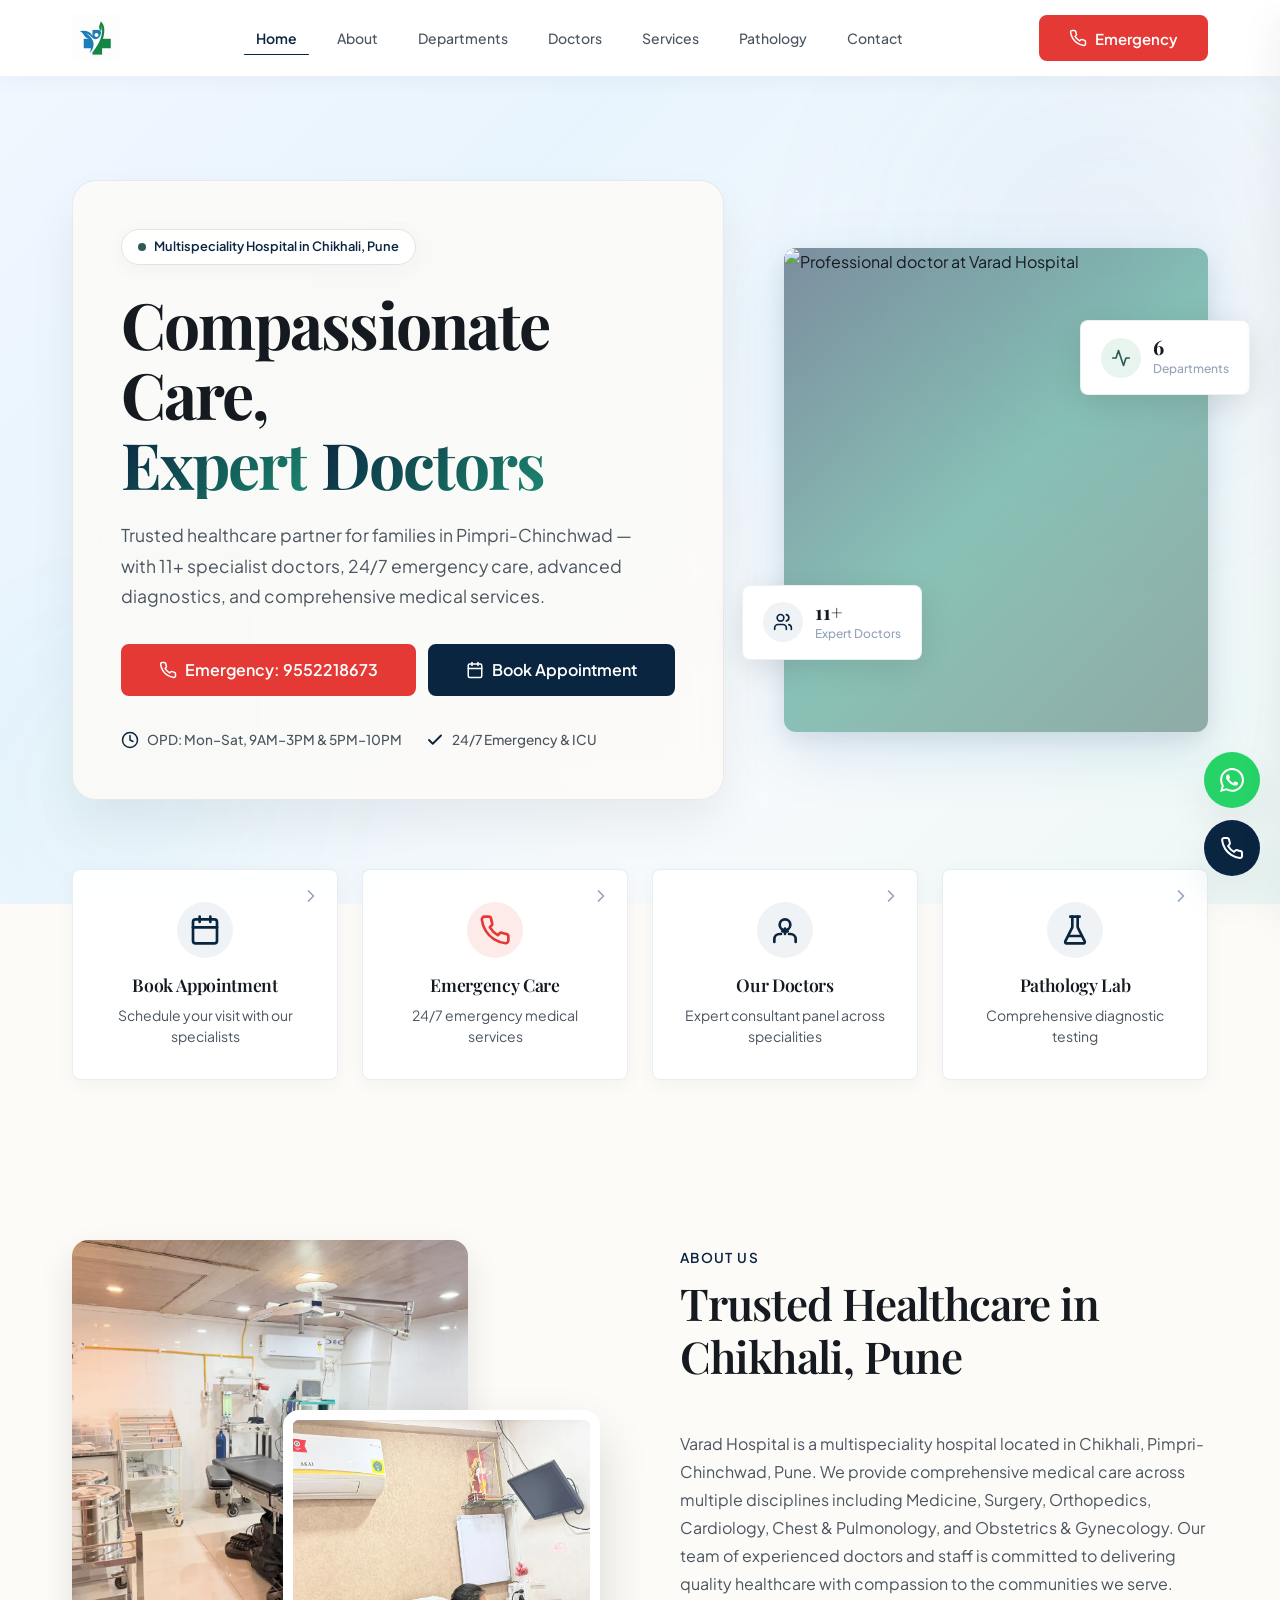
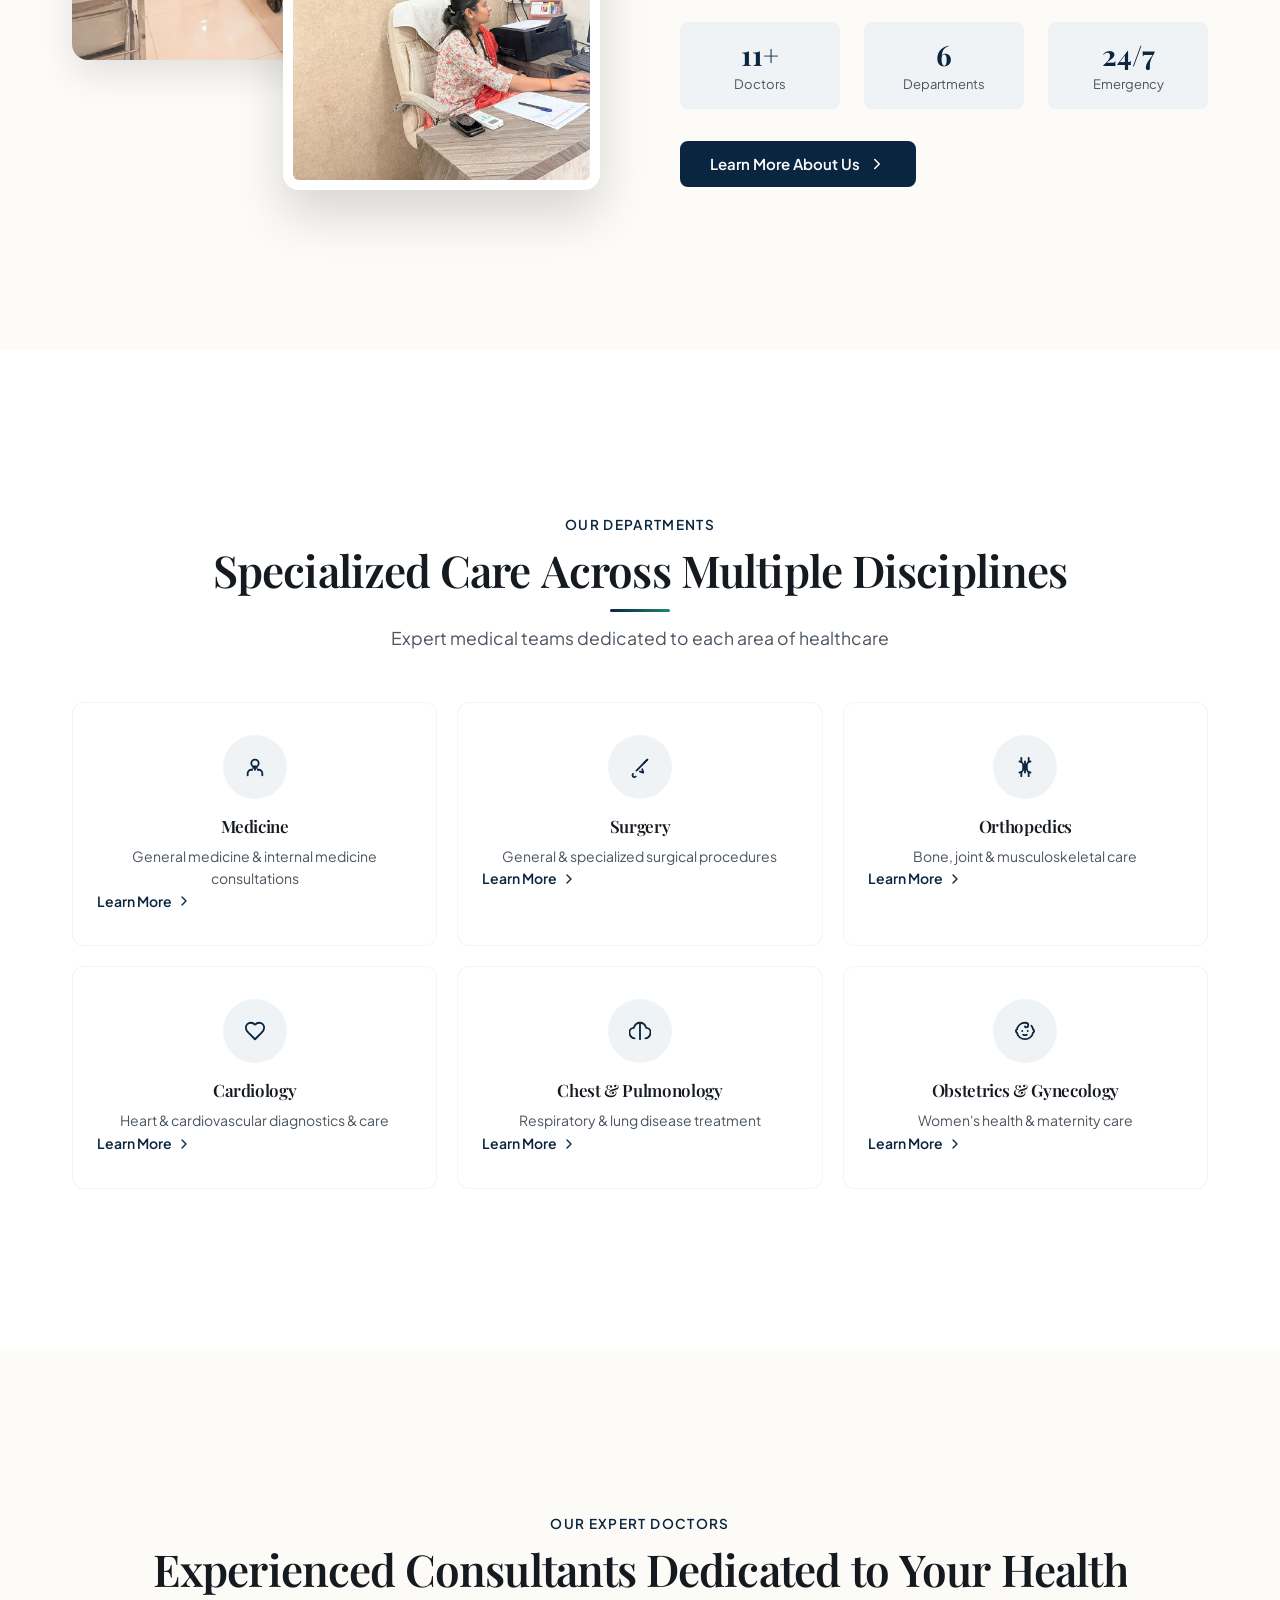
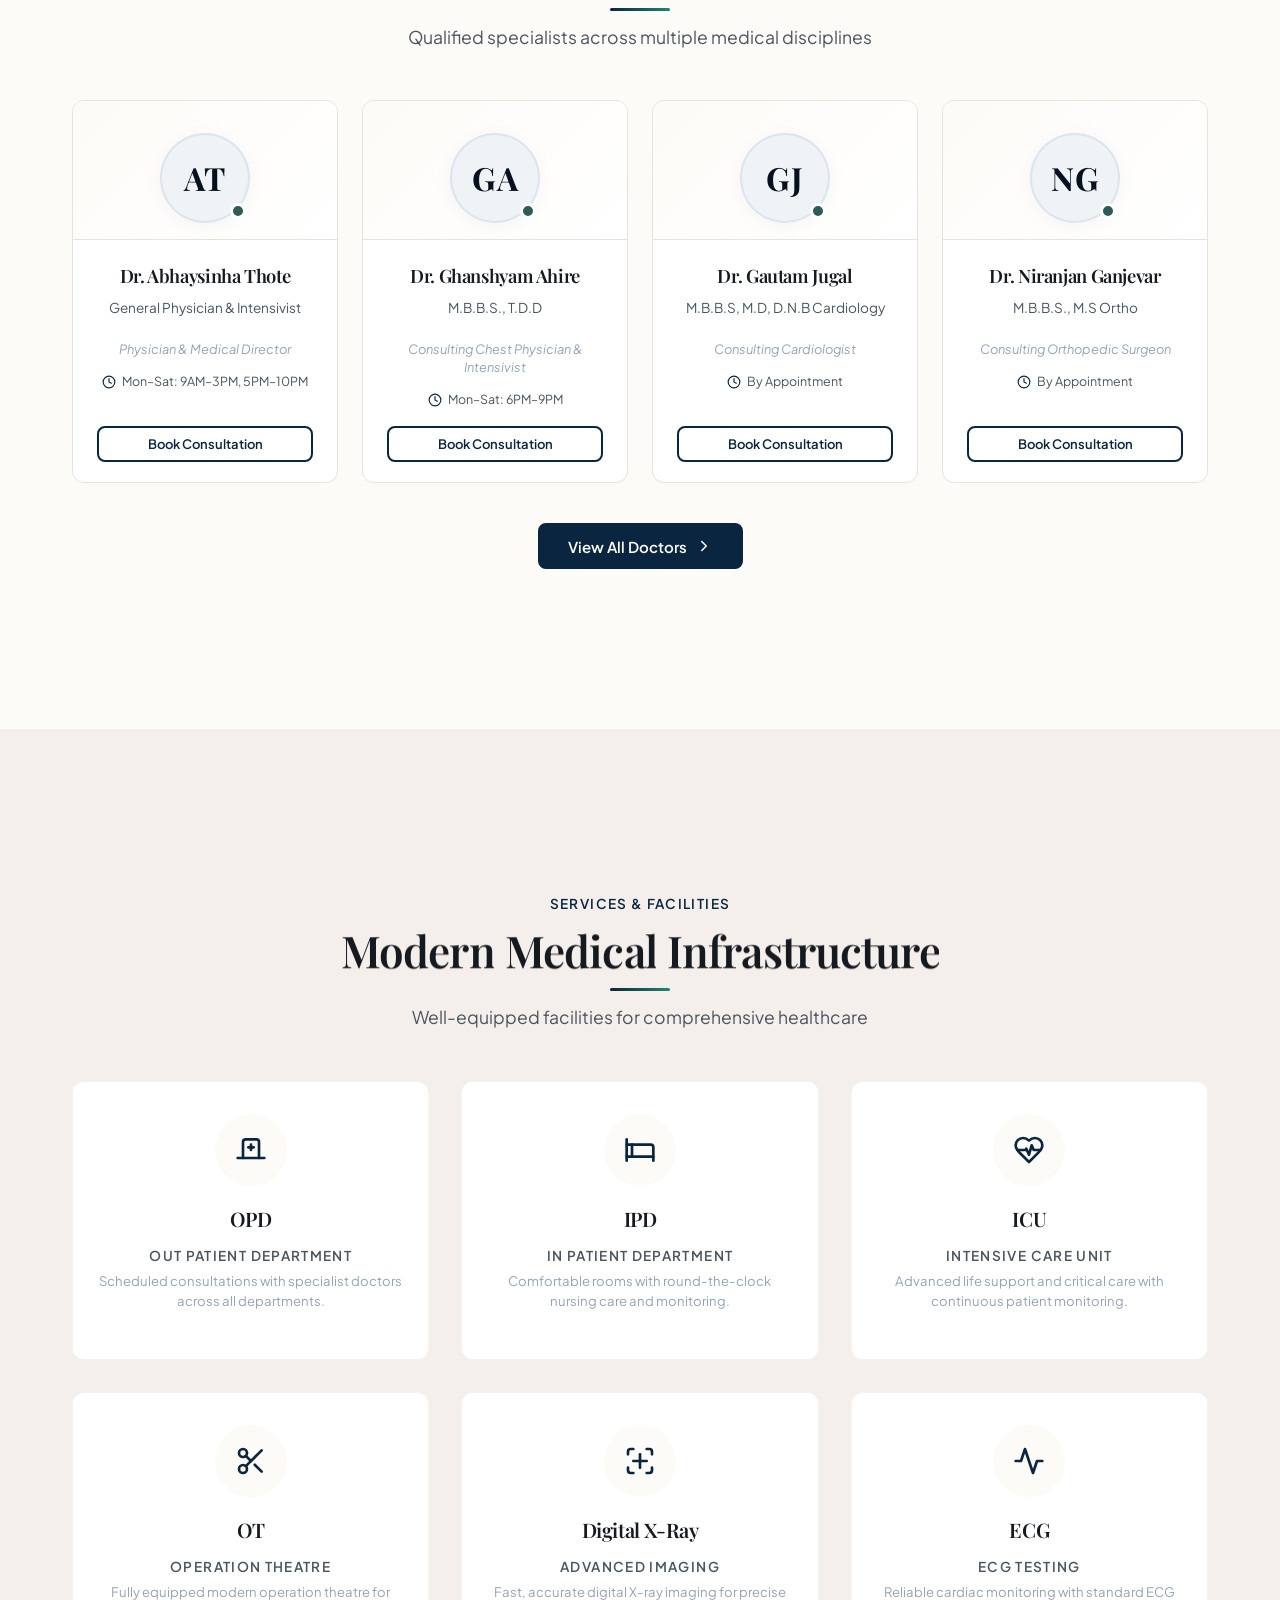
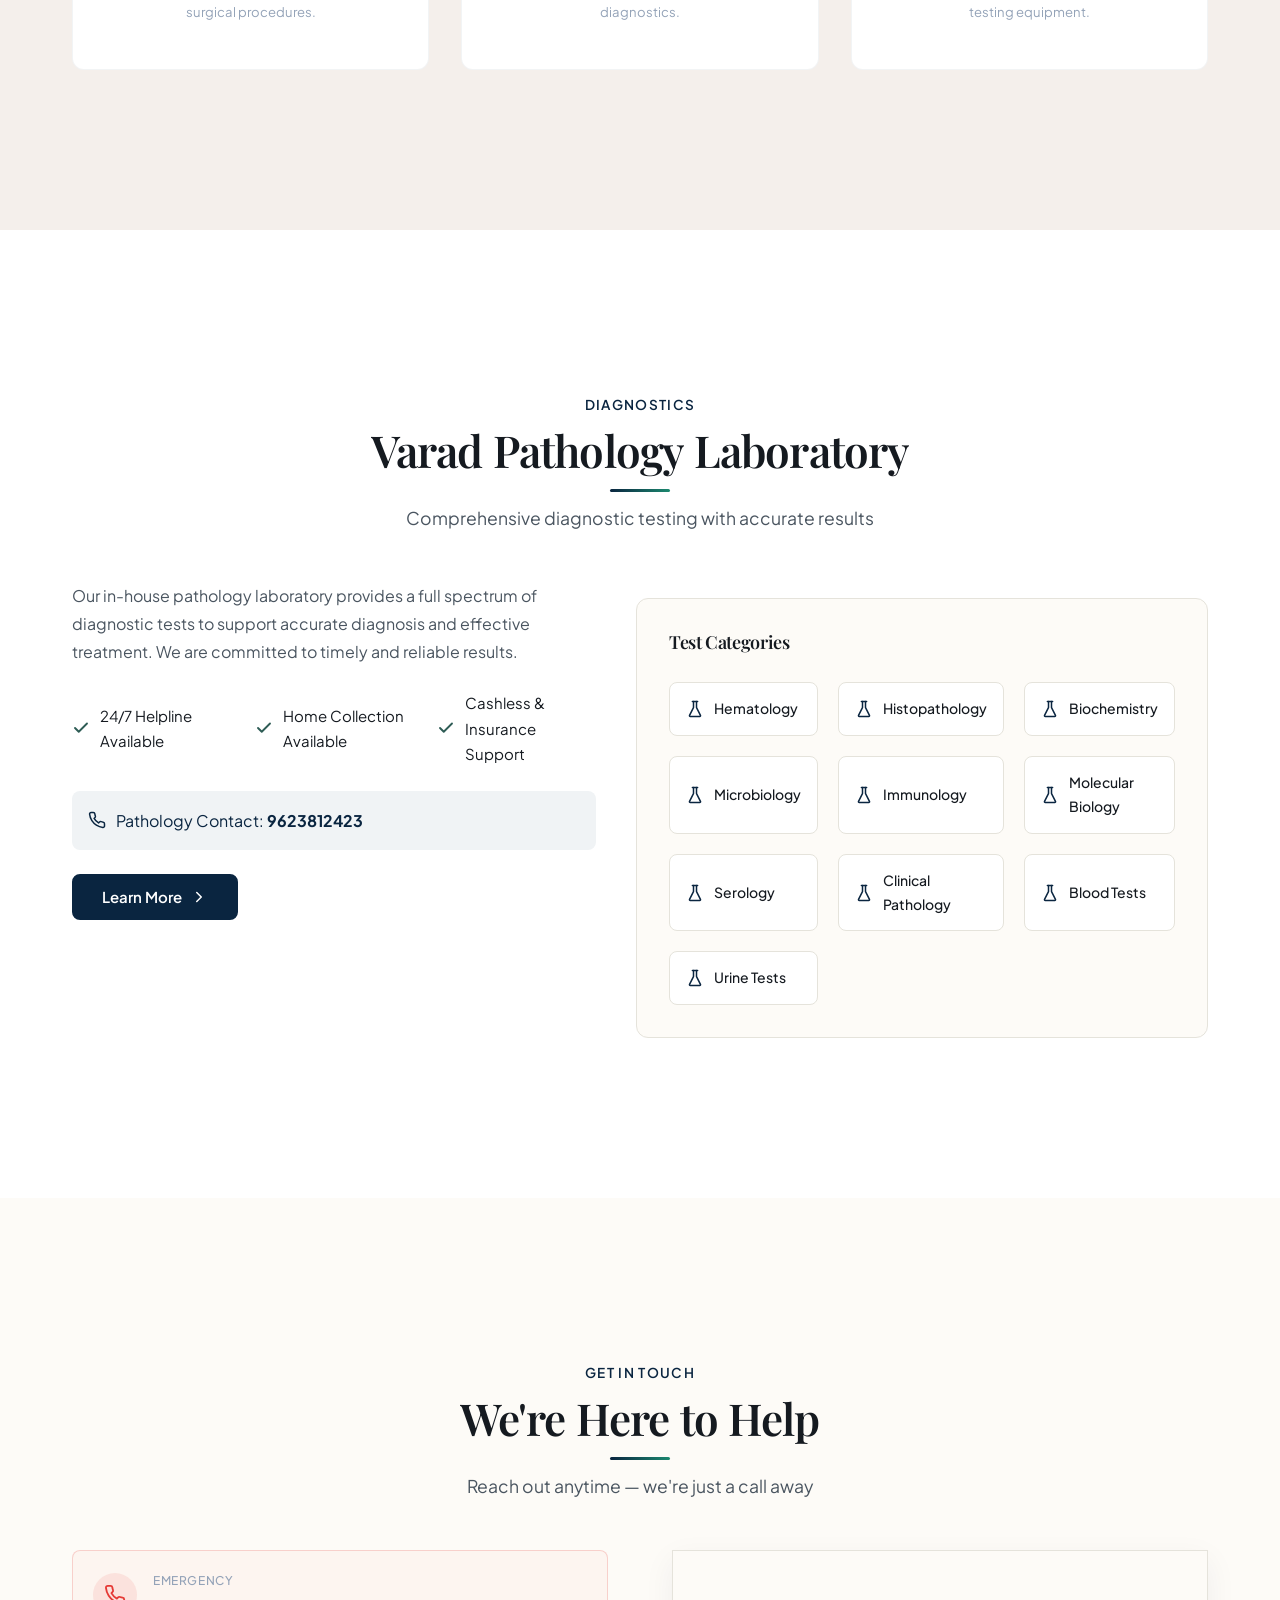
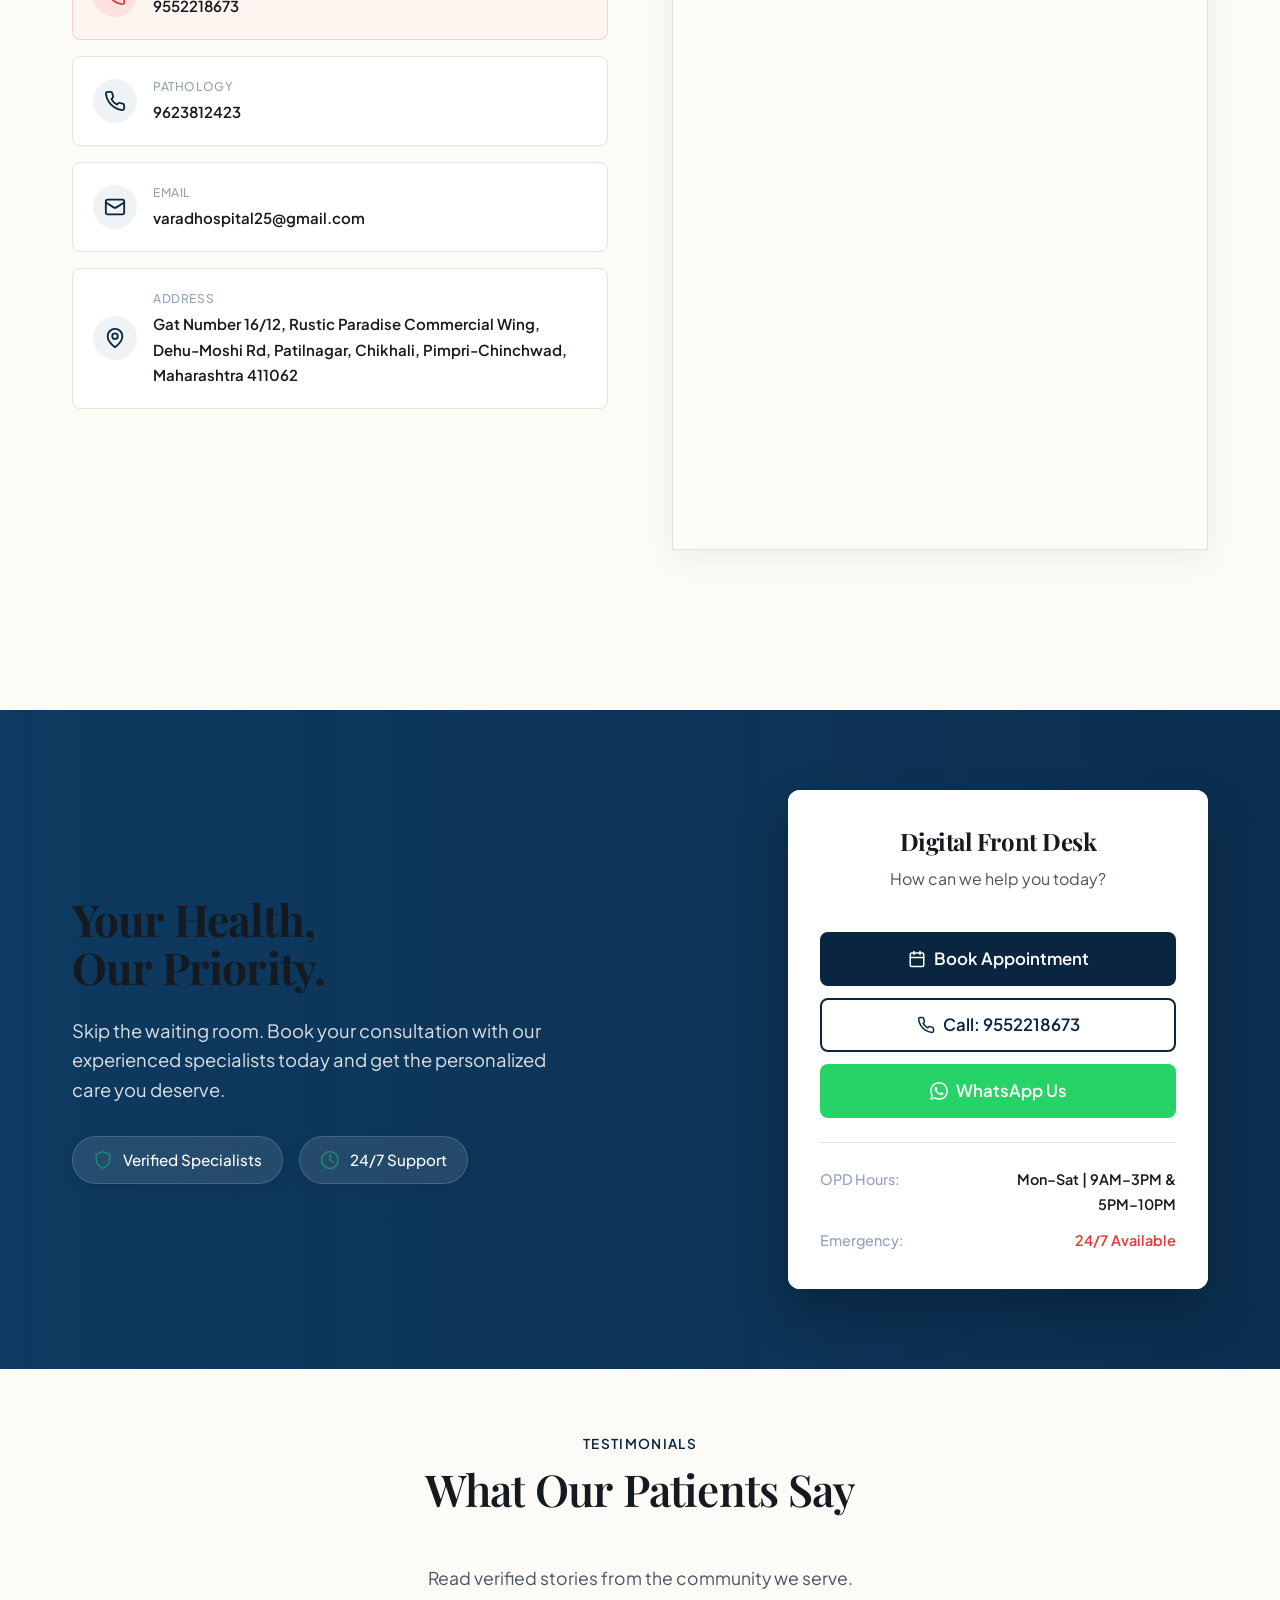
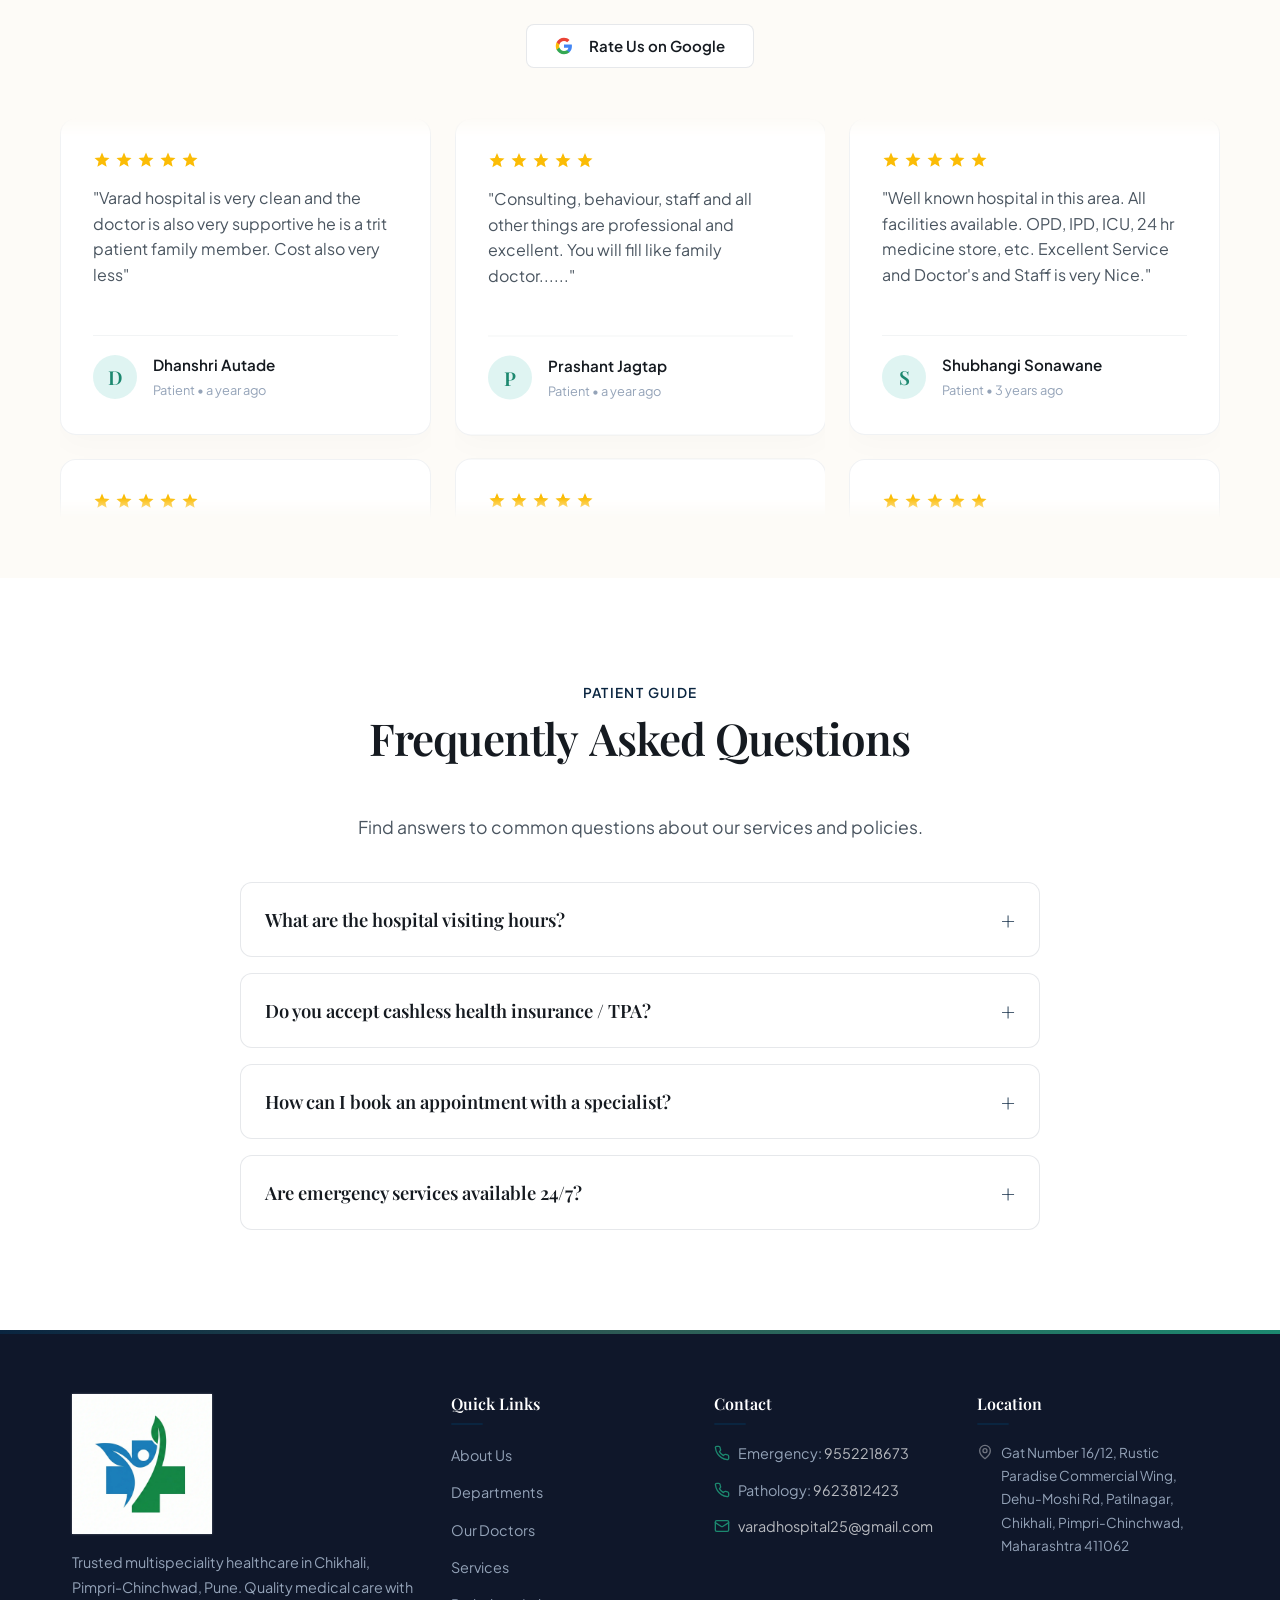
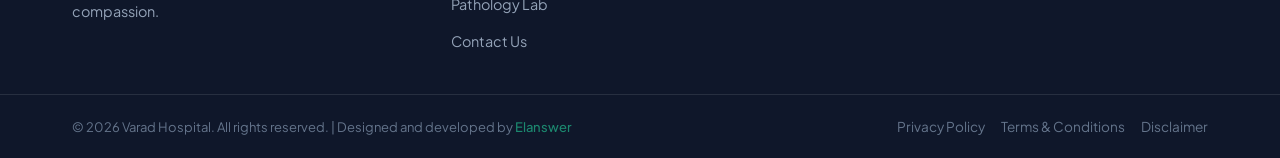
==== commit dd5bd8c1: "updated mobile responsiveness" ====
--- a/index.html
+++ b/index.html
@@ -143,6 +143,10 @@
       <li><a href="contact.html" class="mobile-nav-link">Contact</a></li>
     </ul>
     <div class="mobile-nav-contact">
+      <a href="#" data-cal-link="varad-hospital-qlklm3/doctor-consultation" data-cal-namespace="doctor-consultation" data-cal-config='{"layout":"month_view","useSlotsViewOnSmallScreen":"true","theme":"auto"}' class="btn btn-primary btn-block" style="margin-bottom: 12px;">
+        <svg xmlns="http://www.w3.org/2000/svg" width="18" height="18" viewBox="0 0 24 24" fill="none" stroke="currentColor" stroke-width="2" stroke-linecap="round" stroke-linejoin="round" aria-hidden="true"><rect x="3" y="4" width="18" height="18" rx="2" ry="2"/><line x1="16" y1="2" x2="16" y2="6"/><line x1="8" y1="2" x2="8" y2="6"/><line x1="3" y1="10" x2="21" y2="10"/></svg>
+        Book Appointment
+      </a>
       <a href="tel:9552218673" class="btn btn-emergency btn-block">
         <svg xmlns="http://www.w3.org/2000/svg" width="18" height="18" viewBox="0 0 24 24" fill="none" stroke="currentColor" stroke-width="2" stroke-linecap="round" stroke-linejoin="round" aria-hidden="true"><path d="M22 16.92v3a2 2 0 0 1-2.18 2 19.79 19.79 0 0 1-8.63-3.07 19.5 19.5 0 0 1-6-6 19.79 19.79 0 0 1-3.07-8.67A2 2 0 0 1 4.11 2h3a2 2 0 0 1 2 1.72 12.84 12.84 0 0 0 .7 2.81 2 2 0 0 1-.45 2.11L8.09 9.91a16 16 0 0 0 6 6l1.27-1.27a2 2 0 0 1 2.11-.45 12.84 12.84 0 0 0 2.81.7A2 2 0 0 1 22 16.92z"/></svg>
         Emergency: 9552218673
@@ -1474,5 +1478,14 @@
 
   <script src="js/title-animation.js"></script>
   <script src="js/faq.js"></script>
+
+  <!-- Mobile Sticky Book Button -->
+  <div class="mobile-sticky-book">
+    <a href="#" data-cal-link="varad-hospital-qlklm3/doctor-consultation" data-cal-namespace="doctor-consultation" data-cal-config='{"layout":"month_view","useSlotsViewOnSmallScreen":"true","theme":"auto"}' class="btn btn-primary btn-block">
+      <svg xmlns="http://www.w3.org/2000/svg" width="18" height="18" viewBox="0 0 24 24" fill="none" stroke="currentColor" stroke-width="2" stroke-linecap="round" stroke-linejoin="round" aria-hidden="true"><rect x="3" y="4" width="18" height="18" rx="2" ry="2"/><line x1="16" y1="2" x2="16" y2="6"/><line x1="8" y1="2" x2="8" y2="6"/><line x1="3" y1="10" x2="21" y2="10"/></svg>
+      Book Appointment
+    </a>
+  </div>
+
 </body>
 </html>
--- a/css/style.min.css
+++ b/css/style.min.css
@@ -1 +1 @@
-:root{--color-primary:#0A2540;--color-primary-dark:#051120;--color-primary-light:#F0F3F5;--color-secondary:#2E5C55;--color-secondary-dark:#1E403B;--color-accent:#1C886F;--color-bg:#FDFBF7;--color-white:#FFFFFF;--color-text:#151A20;--color-text-secondary:#4A5560;--color-text-light:#94A3B8;--color-border:#E5E3DB;--color-highlight:#F4EFEB;--color-emergency:#E53935;--color-emergency-dark:#C62828;--font-heading:'Playfair Display',serif;--font-body:'Plus Jakarta Sans',sans-serif;--shadow-sm:0 4px 20px rgba(10,37,64,0.04);--shadow-md:0 10px 30px rgba(10,37,64,0.06);--shadow-lg:0 20px 40px rgba(10,37,64,0.08);--radius-sm:8px;--radius-md:8px;--radius-lg:12px;--radius-full:9999px;--transition:250ms ease-out;--max-width:1200px;}@import url('https://fonts.googleapis.com/css2?family=Playfair+Display:ital,wght@0,400..900;1,400..900&family=Plus+Jakarta+Sans:ital,wght@0,200..800;1,200..800&display=swap');*,*::before,*::after{box-sizing:border-box;margin:0;padding:0;}html{scroll-behavior:smooth;-webkit-text-size-adjust:100%;text-size-adjust:100%;}body{font-family:var(--font-body);font-size:16px;line-height:1.6;color:var(--color-text-secondary);background-color:var(--color-bg);-webkit-font-smoothing:antialiased;-moz-osx-font-smoothing:grayscale;overflow-x:hidden;}::selection{background-color:var(--color-primary);color:var(--color-white);}::-moz-selection{background-color:var(--color-primary);color:var(--color-white);}h1,h2,h3,h4,h5,h6{font-family:var(--font-heading);color:var(--color-text);line-height:1.3;font-weight:600;}h1{font-size:clamp(1.75rem,4vw + 0.5rem,3rem);font-weight:700;}h2{font-size:clamp(1.5rem,3vw + 0.25rem,2.25rem);}h3{font-size:clamp(1.25rem,2vw + 0.25rem,1.5rem);}h4{font-size:clamp(1.1rem,1.5vw + 0.25rem,1.25rem);}h5{font-size:1rem;font-weight:600;}h6{font-size:0.875rem;font-weight:600;}p{margin-bottom:1rem;line-height:1.7;}a{color:var(--color-primary);text-decoration:none;transition:color var(--transition);}a:hover{color:var(--color-primary-dark);}img{max-width:100%;height:auto;display:block;}ul,ol{list-style:none;}*:focus-visible{outline:2px solid var(--color-primary);outline-offset:2px;}button{font-family:inherit;font-size:inherit;cursor:pointer;border:none;background:none;}iframe{border:0;}.skip-link{position:absolute;top:-100%;left:16px;z-index:10000;padding:12px 24px;background-color:var(--color-primary);color:var(--color-white);font-family:var(--font-body);font-size:0.875rem;font-weight:600;border-radius:var(--radius-sm);transition:top var(--transition);}.skip-link:focus{top:16px;color:var(--color-white);outline:2px solid var(--color-white);outline-offset:2px;}.container{width:100%;max-width:var(--max-width);margin-left:auto;margin-right:auto;padding-left:20px;padding-right:20px;}.section-padding{padding-top:48px;padding-bottom:48px;}.section-title{text-align:center;margin-bottom:40px;}.section-title h2{margin-bottom:12px;position:relative;display:inline-block;}.section-title h2::after{content:'';display:block;width:60px;height:3px;background:linear-gradient(90deg,var(--color-primary),var(--color-accent));border-radius:var(--radius-full);margin:12px auto 0;}.section-title p,.section-subtitle{color:var(--color-text-secondary);font-size:clamp(0.95rem,1.5vw,1.1rem);max-width:640px;margin-left:auto;margin-right:auto;line-height:1.7;}.grid-2,.grid-3,.grid-4{display:grid;gap:24px;grid-template-columns:1fr;}.text-center{text-align:center;}.text-primary{color:var(--color-primary);}.text-secondary{color:var(--color-text-secondary);}.text-light{color:var(--color-text-light);}.text-white{color:var(--color-white);}.text-emergency{color:var(--color-emergency);}.font-heading{font-family:var(--font-heading);}.font-body{font-family:var(--font-body);}.bg-white{background-color:var(--color-white);}.bg-highlight{background-color:var(--color-highlight);}.bg-primary{background-color:var(--color-primary);}.bg-primary-light{background-color:var(--color-primary-light);}.sr-only{position:absolute;width:1px;height:1px;padding:0;margin:-1px;overflow:hidden;clip:rect(0,0,0,0);white-space:nowrap;border:0;}.btn{display:inline-flex;align-items:center;justify-content:center;gap:8px;min-height:44px;padding:12px 28px;font-family:var(--font-body);font-size:0.9375rem;font-weight:600;line-height:1;border-radius:var(--radius-sm);border:2px solid transparent;cursor:pointer;transition:transform var(--transition),box-shadow var(--transition),border-color var(--transition);text-decoration:none;white-space:nowrap;}.btn svg,.btn img{width:18px;height:18px;flex-shrink:0;}.btn-primary{background-color:var(--color-primary);color:var(--color-white);border-color:var(--color-primary);}.btn-primary:hover{background-color:var(--color-primary-dark);border-color:var(--color-primary-dark);color:var(--color-white);transform:translateY(-1px);box-shadow:var(--shadow-md);}.btn-primary:active{transform:translateY(0);box-shadow:var(--shadow-sm);}.btn-secondary{background-color:var(--color-secondary);color:var(--color-white);border-color:var(--color-secondary);}.btn-secondary:hover{background-color:var(--color-secondary-dark);border-color:var(--color-secondary-dark);color:var(--color-white);transform:translateY(-1px);box-shadow:var(--shadow-md);}.btn-secondary:active{transform:translateY(0);box-shadow:var(--shadow-sm);}.btn-emergency{background-color:var(--color-emergency);color:var(--color-white);border-color:var(--color-emergency);}.btn-emergency:hover{background-color:var(--color-emergency-dark);border-color:var(--color-emergency-dark);color:var(--color-white);transform:translateY(-1px);box-shadow:0 4px 12px rgba(229,57,53,0.3);}.btn-emergency:active{transform:translateY(0);}.btn-outline{background-color:transparent;color:var(--color-primary);border-color:var(--color-primary);}.btn-outline:hover{background-color:var(--color-primary);color:var(--color-white);transform:translateY(-1px);box-shadow:var(--shadow-md);}.btn-outline:active{transform:translateY(0);}.btn-outline-emergency{background-color:transparent;color:var(--color-emergency);border-color:var(--color-emergency);}.btn-outline-emergency:hover{background-color:var(--color-emergency);color:var(--color-white);transform:translateY(-1px);}.btn-sm{min-height:36px;padding:8px 20px;font-size:0.8125rem;border-radius:var(--radius-sm);}.btn-lg{min-height:52px;padding:14px 36px;font-size:1rem;}.btn-white{background-color:rgba(255,255,255,0.15);color:var(--color-white);border-color:rgba(255,255,255,0.4);backdrop-filter:blur(4px);}.btn-white:hover{background-color:var(--color-white);color:var(--color-primary);border-color:var(--color-white);transform:translateY(-1px);}.header{position:sticky;top:0;z-index:1000;background-color:var(--color-white);box-shadow:var(--shadow-sm);transition:box-shadow var(--transition);}.header.header-scrolled{box-shadow:var(--shadow-md);}.header-inner{display:flex;align-items:center;justify-content:space-between;padding:12px 20px;max-width:var(--max-width);margin:0 auto;gap:16px;}.logo{display:flex;align-items:center;gap:10px;text-decoration:none;flex-shrink:0;}.logo img{max-height:44px;width:auto;}.logo-text{font-family:var(--font-heading);font-weight:700;font-size:1.125rem;color:var(--color-primary);line-height:1.2;}.logo-text span{display:block;font-size:0.65rem;font-weight:400;color:var(--color-text-light);text-transform:uppercase;letter-spacing:0.05em;}.nav-links{display:none;align-items:center;gap:16px;list-style:none;}.nav-link{font-family:var(--font-body);font-weight:500;font-size:0.85rem;color:var(--color-text-secondary);text-decoration:none;position:relative;padding:4px 0;transition:color var(--transition);}.nav-link::after{content:'';position:absolute;bottom:-2px;left:0;width:0;height:2px;background-color:var(--color-primary);border-radius:var(--radius-full);transition:width var(--transition);}.nav-link:hover{color:var(--color-primary);}.nav-link:hover::after{width:100%;}.nav-link.active{color:var(--color-primary);font-weight:600;}.nav-link.active::after{width:100%;}.header-cta{display:none;}.hamburger{display:flex;align-items:center;justify-content:center;width:44px;height:44px;background:none;border:none;cursor:pointer;position:relative;z-index:1010;padding:8px;border-radius:var(--radius-sm);transition:background-color var(--transition);}.hamburger:hover{background-color:var(--color-highlight);}.hamburger-bar{display:block;width:24px;height:2px;background-color:var(--color-text);border-radius:var(--radius-full);transition:transform 300ms ease,box-shadow 300ms ease,border-color 300ms ease;position:absolute;}.hamburger-bar:nth-child(1){transform:translateY(-7px);}.hamburger-bar:nth-child(2){transform:translateY(0);}.hamburger-bar:nth-child(3){transform:translateY(7px);}.hamburger.active .hamburger-bar:nth-child(1){transform:rotate(45deg) translateY(0);}.hamburger.active .hamburger-bar:nth-child(2){opacity:0;transform:translateX(10px);}.hamburger.active .hamburger-bar:nth-child(3){transform:rotate(-45deg) translateY(0);}.mobile-nav-overlay{position:fixed;inset:0;background-color:rgba(15,23,42,0.5);z-index:1001;opacity:0;visibility:hidden;transition:opacity 300ms ease,visibility 300ms ease;}.mobile-nav-overlay.active{opacity:1;visibility:visible;}.mobile-nav{position:fixed;top:0;right:0;width:min(320px,85vw);height:100%;background-color:var(--color-white);z-index:1002;transform:translateX(100%);transition:transform 300ms ease;display:flex;flex-direction:column;overflow-y:auto;box-shadow:var(--shadow-lg);}.mobile-nav.active{transform:translateX(0);}.mobile-nav-header{display:flex;align-items:center;justify-content:space-between;padding:16px 20px;border-bottom:1px solid var(--color-border);}.mobile-nav-close{width:44px;height:44px;display:flex;align-items:center;justify-content:center;border-radius:var(--radius-sm);transition:background-color var(--transition);}.mobile-nav-close:hover{background-color:var(--color-highlight);}.mobile-nav-links{list-style:none;padding:16px 0;flex:1;}.mobile-nav-link{display:block;padding:14px 24px;font-family:var(--font-body);font-size:1rem;font-weight:500;color:var(--color-text-secondary);text-decoration:none;border-left:3px solid transparent;transition:transform var(--transition),box-shadow var(--transition),border-color var(--transition);}.mobile-nav-link:hover,.mobile-nav-link.active{color:var(--color-primary);background-color:var(--color-primary-light);border-left-color:var(--color-primary);}.mobile-nav-cta{padding:20px 24px;border-top:1px solid var(--color-border);}.mobile-nav-cta .btn{width:100%;}body.nav-open{overflow:hidden;}.hero{position:relative;min-height:85vh;display:flex;align-items:center;justify-content:center;background-color:var(--color-text);background-size:cover;background-position:center;background-repeat:no-repeat;overflow:hidden;}.hero::before{content:'';position:absolute;inset:0;background:linear-gradient( 180deg,rgba(15,23,42,0.65) 0%,rgba(15,23,42,0.55) 50%,rgba(15,23,42,0.7) 100% );z-index:1;}.hero-content{position:relative;z-index:2;text-align:center;color:var(--color-white);padding:32px 20px;max-width:800px;margin:0 auto;}.hero h1{color:var(--color-white);font-size:clamp(2rem,5vw + 0.5rem,3rem);font-weight:700;margin-bottom:16px;line-height:1.2;}.hero-tagline{font-size:clamp(1rem,2vw + 0.25rem,1.25rem);font-weight:300;opacity:0.9;margin-bottom:32px;line-height:1.6;}.hero-ctas{display:flex;flex-direction:column;gap:12px;align-items:center;margin-bottom:24px;}.hero-timing{display:inline-flex;align-items:center;gap:8px;padding:8px 20px;background-color:rgba(255,255,255,0.12);backdrop-filter:blur(8px);border:1px solid rgba(255,255,255,0.2);border-radius:var(--radius-full);font-size:0.8125rem;font-weight:500;color:var(--color-white);margin-top:8px;}.hero-timing svg{width:16px;height:16px;opacity:0.8;}.quick-actions{position:relative;z-index:10;margin-top:-40px;}.quick-actions-grid{display:grid;grid-template-columns:1fr 1fr;gap:16px;}.quick-action-card{background-color:var(--color-white);border-radius:var(--radius-md);padding:24px 16px;text-align:center;box-shadow:var(--shadow-sm);border:1px solid var(--color-border);transition:transform var(--transition),box-shadow var(--transition),border-color var(--transition);text-decoration:none;display:flex;flex-direction:column;align-items:center;gap:12px;cursor:pointer;}.quick-action-card:hover{transform:translateY(-4px);box-shadow:var(--shadow-md);border-color:var(--color-primary);}.quick-action-icon{width:56px;height:56px;border-radius:50%;display:flex;align-items:center;justify-content:center;flex-shrink:0;}.quick-action-icon svg{width:24px;height:24px;}.quick-action-icon--primary{background-color:var(--color-primary-light);color:var(--color-primary);}.quick-action-icon--emergency{background-color:#FFEBEE;color:var(--color-emergency);}.quick-action-icon--secondary{background-color:#E8F5E9;color:var(--color-secondary);}.quick-action-icon--accent{background-color:#E0F7FA;color:var(--color-accent);}.quick-action-card h3{font-size:0.9375rem;font-weight:600;color:var(--color-text);margin:0;}.quick-action-card p{font-size:0.8125rem;color:var(--color-text-light);margin:0;line-height:1.4;}.about-grid{display:grid;grid-template-columns:1fr;gap:32px;align-items:center;}.about-image{border-radius:var(--radius-lg);overflow:hidden;box-shadow:var(--shadow-md);}.about-image img{width:100%;height:100%;object-fit:cover;aspect-ratio:4 / 3;}.about-text h2{margin-bottom:16px;}.about-text p{color:var(--color-text-secondary);line-height:1.7;}.stats-row{display:grid;grid-template-columns:repeat(3,1fr);gap:16px;margin:24px 0;}.stat-card{text-align:center;padding:16px 8px;background-color:var(--color-primary-light);border-radius:var(--radius-sm);}.stat-number{display:block;font-family:var(--font-heading);font-size:1.5rem;font-weight:700;color:var(--color-primary);line-height:1.2;}.stat-label{display:block;font-size:0.75rem;color:var(--color-text-secondary);margin-top:4px;line-height:1.3;}.dept-card{background-color:var(--color-white);border:1px solid var(--color-border);border-radius:var(--radius-md);padding:28px 24px;transition:transform var(--transition),box-shadow var(--transition),border-color var(--transition);text-decoration:none;display:block;}.dept-card:hover{border-color:var(--color-primary);transform:translateY(-3px);box-shadow:var(--shadow-md);}.dept-icon{width:48px;height:48px;border-radius:50%;background-color:var(--color-primary-light);color:var(--color-primary);display:flex;align-items:center;justify-content:center;margin-bottom:16px;transition:background-color var(--transition);}.dept-card:hover .dept-icon{background-color:var(--color-primary);color:var(--color-white);}.dept-icon svg{width:22px;height:22px;}.dept-card h3{font-size:1.0625rem;font-weight:600;margin-bottom:8px;color:var(--color-text);}.dept-card p{font-size:0.875rem;color:var(--color-text-secondary);margin:0;line-height:1.6;}.dept-card-link{display:inline-flex;align-items:center;gap:4px;font-size:0.8125rem;font-weight:600;color:var(--color-primary);margin-top:12px;transition:gap var(--transition);}.dept-card:hover .dept-card-link{gap:8px;}.doctor-card{background-color:var(--color-white);border:1px solid var(--color-border);border-radius:var(--radius-md);padding:28px 24px;text-align:center;transition:transform var(--transition),box-shadow var(--transition),border-color var(--transition);}.doctor-card:hover{border-color:var(--color-primary);box-shadow:var(--shadow-md);transform:translateY(-3px);}.doctor-avatar{width:80px;height:80px;border-radius:50%;background-color:var(--color-primary-light);color:var(--color-primary);display:flex;align-items:center;justify-content:center;margin:0 auto 16px;font-family:var(--font-heading);font-size:1.5rem;font-weight:700;line-height:1;}.doctor-avatar img{width:100%;height:100%;object-fit:cover;border-radius:50%;}.doctor-name{font-family:var(--font-heading);font-size:1.0625rem;font-weight:600;color:var(--color-text);margin-bottom:4px;}.doctor-qualification{font-size:0.8125rem;color:var(--color-text-secondary);margin-bottom:12px;line-height:1.4;}.doctor-dept{display:inline-block;padding:4px 14px;background-color:var(--color-primary-light);color:var(--color-primary);font-size:0.75rem;font-weight:600;border-radius:var(--radius-full);margin-bottom:12px;}.doctor-timing{display:flex;align-items:center;justify-content:center;gap:6px;font-size:0.8125rem;color:var(--color-text-light);margin-bottom:16px;}.doctor-timing svg{width:14px;height:14px;flex-shrink:0;opacity:0.7;}.doctor-role{font-size:0.8125rem;font-weight:500;color:var(--color-secondary);margin-bottom:8px;}.doctor-cta{margin-top:4px;}.doctor-cta .btn{width:100%;font-size:0.8125rem;}.service-item{background-color:var(--color-white);border:1px solid var(--color-border);border-radius:var(--radius-md);padding:24px 16px;text-align:center;transition:transform var(--transition),box-shadow var(--transition),border-color var(--transition);}.service-item:hover{border-color:var(--color-primary);transform:translateY(-2px);box-shadow:var(--shadow-sm);}.service-icon{width:44px;height:44px;margin:0 auto 12px;color:var(--color-primary);display:flex;align-items:center;justify-content:center;}.service-icon svg{width:32px;height:32px;}.service-item h3{font-size:0.9375rem;font-weight:600;color:var(--color-text);margin:0;}.service-item p{font-size:0.8125rem;color:var(--color-text-secondary);margin-top:6px;margin-bottom:0;line-height:1.5;}.service-list{list-style:none;padding:0;}.service-list li{display:flex;align-items:flex-start;gap:12px;padding:14px 0;border-bottom:1px solid var(--color-border);font-size:0.85rem;color:var(--color-text-secondary);}.service-list li:last-child{border-bottom:none;}.service-list li svg{width:20px;height:20px;color:var(--color-secondary);flex-shrink:0;margin-top:2px;}.pathology-highlight{background-color:var(--color-highlight);border-radius:var(--radius-lg);padding:32px 24px;}.pathology-highlight h3{margin-bottom:16px;}.pathology-tags{display:flex;flex-wrap:wrap;gap:8px;margin-top:16px;}.pathology-tag{display:inline-flex;align-items:center;gap:6px;padding:6px 16px;background-color:var(--color-primary-light);color:var(--color-primary);font-size:0.8125rem;font-weight:500;border-radius:var(--radius-full);transition:transform var(--transition),box-shadow var(--transition),border-color var(--transition);border:1px solid transparent;}.pathology-tag:hover{background-color:var(--color-primary);color:var(--color-white);}.pathology-tag svg{width:14px;height:14px;}.pathology-info{display:grid;grid-template-columns:1fr;gap:16px;margin-top:24px;}.pathology-info-card{display:flex;align-items:flex-start;gap:12px;padding:16px;background-color:var(--color-white);border-radius:var(--radius-sm);border:1px solid var(--color-border);}.pathology-info-card svg{width:20px;height:20px;color:var(--color-primary);flex-shrink:0;margin-top:2px;}.pathology-info-card p{margin:0;font-size:0.875rem;line-height:1.5;}.contact-grid{display:grid;grid-template-columns:1fr;gap:32px;}.contact-info{display:flex;flex-direction:column;gap:20px;}.contact-item{display:flex;align-items:flex-start;gap:16px;padding:16px;background-color:var(--color-white);border-radius:var(--radius-sm);border:1px solid var(--color-border);transition:border-color var(--transition);}.contact-item:hover{border-color:var(--color-primary);}.contact-item-icon{width:44px;height:44px;border-radius:50%;background-color:var(--color-primary-light);color:var(--color-primary);display:flex;align-items:center;justify-content:center;flex-shrink:0;}.contact-item-icon svg{width:20px;height:20px;}.contact-item-icon--emergency{background-color:#FFEBEE;color:var(--color-emergency);}.contact-item h4{font-size:0.875rem;font-weight:600;color:var(--color-text);margin-bottom:4px;}.contact-item p{font-size:0.875rem;color:var(--color-text-secondary);margin:0;line-height:1.5;}.contact-item a{color:var(--color-primary);font-weight:500;}.contact-item a:hover{color:var(--color-primary-dark);text-decoration:underline;}.contact-map{border-radius:var(--radius-lg);overflow:hidden;box-shadow:var(--shadow-sm);border:1px solid var(--color-border);}.contact-map iframe{width:100%;height:300px;display:block;}.contact-form{background-color:var(--color-white);padding:32px 24px;border-radius:var(--radius-md);border:1px solid var(--color-border);}.form-group{margin-bottom:20px;}.form-group label{display:block;font-size:0.875rem;font-weight:500;color:var(--color-text);margin-bottom:6px;}.form-group input,.form-group textarea,.form-group select{width:100%;min-height:44px;padding:10px 16px;font-family:var(--font-body);font-size:0.9375rem;color:var(--color-text);background-color:var(--color-bg);border:1px solid var(--color-border);border-radius:var(--radius-sm);transition:border-color var(--transition),box-shadow var(--transition);}.form-group input:focus,.form-group textarea:focus,.form-group select:focus{border-color:var(--color-primary);box-shadow:0 0 0 3px rgba(29,111,184,0.15);outline:none;}.form-group textarea{min-height:120px;resize:vertical;}.footer{background-color:var(--color-text);color:rgba(255,255,255,0.8);padding-top:48px;padding-bottom:0;}.footer-grid{display:grid;grid-template-columns:1fr;gap:32px;padding-bottom:40px;}.footer-col h4{font-family:var(--font-heading);font-size:1rem;font-weight:600;color:var(--color-white);margin-bottom:16px;position:relative;padding-bottom:10px;}.footer-col h4::after{content:'';position:absolute;bottom:0;left:0;width:32px;height:2px;background-color:var(--color-primary);border-radius:var(--radius-full);}.footer-links{list-style:none;display:flex;flex-direction:column;gap:10px;}.footer-link{color:rgba(255,255,255,0.7);font-size:0.875rem;text-decoration:none;transition:color var(--transition),padding-left var(--transition);display:inline-flex;align-items:center;gap:6px;}.footer-link:hover{color:var(--color-white);padding-left:4px;}.footer-contact-item{display:flex;align-items:flex-start;gap:10px;margin-bottom:12px;font-size:0.875rem;}.footer-contact-item svg{width:16px;height:16px;opacity:0.7;flex-shrink:0;margin-top:3px;}.footer-contact-item a{color:rgba(255,255,255,0.7);transition:color var(--transition);}.footer-contact-item a:hover{color:var(--color-white);}.footer-bottom{border-top:1px solid rgba(255,255,255,0.1);padding:20px 0;display:flex;flex-direction:column;align-items:center;gap:8px;text-align:center;}.footer-bottom p{font-size:0.8125rem;color:rgba(255,255,255,0.5);margin:0;}.footer-logo{display:flex;align-items:center;gap:10px;margin-bottom:12px;}.footer-logo img{max-height:36px;width:auto;}.footer-description{font-size:0.875rem;line-height:1.7;color:rgba(255,255,255,0.6);margin-bottom:16px;}.fab-container{position:fixed;bottom:24px;right:20px;z-index:999;display:flex;flex-direction:column;gap:12px;align-items:center;}.fab{width:56px;height:56px;border-radius:50%;display:flex;align-items:center;justify-content:center;color:var(--color-white);box-shadow:var(--shadow-lg);transition:transform var(--transition),box-shadow var(--transition),opacity 300ms ease;text-decoration:none;border:none;cursor:pointer;opacity:0;pointer-events:none;}.fab.visible{opacity:1;pointer-events:auto;}.fab:hover{transform:scale(1.1);box-shadow:0 12px 32px rgba(0,0,0,0.18);color:var(--color-white);}.fab:active{transform:scale(1.05);}.fab svg{width:24px;height:24px;}.fab-whatsapp{background-color:#25D366;}.fab-whatsapp:hover{background-color:#20bd5a;}.fab-call,.fab-phone{background-color:var(--color-primary);}.fab-call:hover,.fab-phone:hover{background-color:var(--color-primary-dark);}.fab-tooltip{position:absolute;right:calc(100% + 10px);white-space:nowrap;padding:6px 12px;background-color:var(--color-text);color:var(--color-white);font-size:0.75rem;font-weight:500;border-radius:var(--radius-sm);opacity:0;visibility:hidden;transition:opacity var(--transition),visibility var(--transition);pointer-events:none;}.fab:hover .fab-tooltip{opacity:1;visibility:visible;}.reveal{opacity:0;transform:translateY(30px);transition:opacity 0.6s ease-out,transform 0.6s ease-out;}.reveal.active{opacity:1;transform:translateY(0);}.reveal-delay-1{transition-delay:0.1s;}.reveal-delay-2{transition-delay:0.2s;}.reveal-delay-3{transition-delay:0.3s;}.reveal-delay-4{transition-delay:0.4s;}.hero-fade-in{opacity:0;transform:translateY(20px);animation:heroFadeIn 0.8s ease-out forwards;}.hero-fade-in:nth-child(2){animation-delay:0.15s;}.hero-fade-in:nth-child(3){animation-delay:0.3s;}.hero-fade-in:nth-child(4){animation-delay:0.45s;}@keyframes heroFadeIn{to{opacity:1;transform:translateY(0);}}.page-header{background-color:var(--color-primary);padding:48px 0 40px;text-align:center;position:relative;overflow:hidden;}.page-header::before{content:'';position:absolute;top:-50%;right:-20%;width:400px;height:400px;border-radius:50%;background:rgba(255,255,255,0.05);}.page-header h1{color:var(--color-white);font-size:clamp(1.75rem,3vw + 0.5rem,2.5rem);margin-bottom:8px;}.page-header p{color:rgba(255,255,255,0.85);font-size:1rem;margin:0;}.breadcrumb{display:flex;align-items:center;gap:8px;justify-content:center;margin-bottom:16px;font-size:0.8125rem;}.breadcrumb a{color:rgba(255,255,255,0.7);text-decoration:none;}.breadcrumb a:hover{color:var(--color-white);}.breadcrumb span{color:rgba(255,255,255,0.4);}.breadcrumb .current{color:var(--color-white);font-weight:500;}.emergency-bar{background-color:var(--color-emergency);color:var(--color-white);text-align:center;padding:8px 16px;font-size:0.8125rem;font-weight:500;}.emergency-bar a{color:var(--color-white);font-weight:700;text-decoration:underline;}.feature-card{background-color:var(--color-white);border:1px solid var(--color-border);border-radius:var(--radius-md);padding:24px;transition:transform var(--transition),box-shadow var(--transition),border-color var(--transition);}.feature-card:hover{border-color:var(--color-primary);box-shadow:var(--shadow-sm);}.badge{display:inline-flex;align-items:center;gap:6px;padding:4px 12px;font-size:0.75rem;font-weight:600;border-radius:var(--radius-full);}.badge-primary{background-color:var(--color-primary-light);color:var(--color-primary);}.badge-secondary{background-color:#E8F5E9;color:var(--color-secondary);}.badge-emergency{background-color:#FFEBEE;color:var(--color-emergency);}.divider{width:100%;height:1px;background-color:var(--color-border);margin:32px 0;}.cta-section{background:linear-gradient(135deg,var(--color-primary) 0%,#1b5fa0 100%);color:var(--color-white);text-align:center;padding:48px 20px;border-radius:var(--radius-lg);margin:48px 0;}.cta-section h2{color:var(--color-white);margin-bottom:12px;}.cta-section p{color:rgba(255,255,255,0.85);max-width:540px;margin:0 auto 24px;}.cta-section .btn{display:inline-flex;}@media (min-width:768px){.container{padding-left:32px;padding-right:32px;}.section-padding{padding-top:64px;padding-bottom:64px;}.grid-2{grid-template-columns:repeat(2,1fr);}.grid-3{grid-template-columns:repeat(2,1fr);}.grid-4{grid-template-columns:repeat(2,1fr);}.hero-ctas{flex-direction:row;justify-content:center;}.quick-actions{margin-top:-60px;}.quick-actions-grid{grid-template-columns:repeat(4,1fr);gap:20px;}.quick-action-card{padding:28px 20px;}.about-grid{grid-template-columns:1fr 1fr;gap:40px;}.contact-grid{grid-template-columns:1fr 1fr;gap:32px;}.contact-map iframe{height:100%;min-height:350px;}.footer-grid{grid-template-columns:repeat(2,1fr);}.pathology-info{grid-template-columns:repeat(2,1fr);}.page-header{padding:56px 0 48px;}}@media (min-width:1024px){.section-padding{padding-top:80px;padding-bottom:80px;}.section-title{margin-bottom:48px;}.grid-3{grid-template-columns:repeat(3,1fr);}.grid-4{grid-template-columns:repeat(4,1fr);}.header-inner{padding:14px 32px;}.logo img{max-height:48px;}.nav-links{display:flex;}.hamburger{display:none;}.header-cta{display:inline-flex;}.hero h1{font-size:clamp(2.5rem,4vw + 0.5rem,3rem);}.about-grid{gap:64px;}.about-image img{aspect-ratio:3 / 4;}.stat-number{font-size:1.75rem;}.footer{padding-top:64px;}.footer-grid{grid-template-columns:2fr 1fr 1fr 1fr;gap:40px;}.contact-map iframe{min-height:400px;}.pathology-info{grid-template-columns:repeat(3,1fr);}.cta-section{padding:64px 40px;margin:64px 0;}.page-header{padding:64px 0 56px;}}@media (min-width:1440px){.container{padding-left:40px;padding-right:40px;}.section-padding{padding-top:96px;padding-bottom:96px;}.grid-3{gap:28px;}.grid-4{gap:28px;}.about-grid{gap:80px;}}@media (prefers-reduced-motion:reduce){*,*::before,*::after{animation-duration:0.01ms !important;animation-iteration-count:1 !important;transition-duration:0.01ms !important;scroll-behavior:auto !important;}html{scroll-behavior:auto;}.reveal{opacity:1;transform:none;}.hero-fade-in{opacity:1;transform:none;animation:none;}}@media print{.header,.hamburger,.mobile-nav,.mobile-nav-overlay,.fab-container,.hero::before,.emergency-bar,.skip-link{display:none !important;}body{font-size:12pt;color:#000;background:#fff;}a{color:#000;text-decoration:underline;}.hero{min-height:auto;background:none !important;color:#000;}.hero h1,.hero-tagline{color:#000;}.container{max-width:100%;padding:0;}.section-padding{padding-top:24px;padding-bottom:24px;}}.hero-bg{position:absolute;inset:0;background-size:cover;background-position:center;z-index:0;}.hero-title{color:var(--color-white);}.hero-subtitle{font-size:clamp(0.9rem,1.5vw,1.1rem);opacity:0.85;margin-bottom:24px;line-height:1.6;}.hero-actions{display:flex;flex-direction:column;gap:12px;align-items:center;margin-bottom:24px;}@media (min-width:768px){.hero-actions{flex-direction:row;justify-content:center;}}.hero-badge{display:inline-flex;align-items:center;gap:8px;padding:10px 20px;background:rgba(255,255,255,0.15);backdrop-filter:blur(4px);border-radius:var(--radius-full);font-size:0.85rem;color:rgba(255,255,255,0.9);margin-top:8px;}.hero-badge svg{flex-shrink:0;}.btn-outline-white{background-color:rgba(255,255,255,0.12);color:var(--color-white);border:2px solid rgba(255,255,255,0.4);backdrop-filter:blur(4px);}.btn-outline-white:hover{background-color:var(--color-white);color:var(--color-primary);border-color:var(--color-white);transform:translateY(-1px);}.btn-whatsapp{background-color:#25D366;color:var(--color-white);border-color:#25D366;}.btn-whatsapp:hover{background-color:#20bd5a;border-color:#20bd5a;color:var(--color-white);}.btn-block{display:flex;width:100%;text-align:center;justify-content:center;margin-bottom:8px;}.quick-actions-grid{display:grid;grid-template-columns:1fr;gap:16px;}@media (min-width:768px){.quick-actions-grid{grid-template-columns:repeat(2,1fr);}}@media (min-width:1024px){.quick-actions-grid{grid-template-columns:repeat(4,1fr);}}.quick-card{display:flex;flex-direction:column;align-items:center;text-align:center;padding:32px 24px;background:var(--color-white);border-radius:var(--radius-md);box-shadow:var(--shadow-sm);border:1px solid var(--color-border);text-decoration:none;color:var(--color-text);transition:transform var(--transition),box-shadow var(--transition),border-color var(--transition);position:relative;}.quick-card:hover{transform:translateY(-4px);box-shadow:var(--shadow-md);border-color:var(--color-primary);color:var(--color-text);}.quick-card--emergency{border-color:rgba(229,57,53,0.2);}.quick-card--emergency:hover{border-color:var(--color-emergency);}.quick-card-icon{width:56px;height:56px;border-radius:50%;background:var(--color-primary-light);color:var(--color-primary);display:flex;align-items:center;justify-content:center;margin-bottom:16px;}.quick-card--emergency .quick-card-icon{background:rgba(229,57,53,0.1);color:var(--color-emergency);}.quick-card-title{font-family:var(--font-heading);font-size:1.1rem;font-weight:600;margin-bottom:8px;color:var(--color-text);}.quick-card-desc{font-size:0.875rem;color:var(--color-text-secondary);margin-bottom:0;line-height:1.5;}.quick-card-arrow{position:absolute;top:16px;right:16px;color:var(--color-text-light);transition:color var(--transition),transform var(--transition);}.quick-card:hover .quick-card-arrow{color:var(--color-primary);transform:translateX(2px);}.section-label{display:inline-block;font-family:var(--font-body);font-size:0.8125rem;font-weight:600;text-transform:uppercase;letter-spacing:0.08em;color:var(--color-primary);margin-bottom:8px;}.section-header{text-align:center;margin-bottom:48px;}.section-header .section-title{margin-bottom:12px;}.section-header .section-title::after{content:'';display:block;width:60px;height:3px;background:linear-gradient(90deg,var(--color-primary),var(--color-accent));border-radius:var(--radius-full);margin:12px auto 0;}.section-cta{text-align:center;margin-top:40px;}.section{padding-top:64px;padding-bottom:64px;}@media (min-width:768px){.section{padding-top:80px;padding-bottom:80px;}}.about-grid{display:grid;grid-template-columns:1fr;gap:40px;align-items:center;}@media (min-width:768px){.about-grid{grid-template-columns:1fr 1fr;}}.about-image-placeholder{display:flex;flex-direction:column;align-items:center;justify-content:center;gap:16px;padding:80px 40px;background:linear-gradient(135deg,var(--color-primary-light),rgba(44,183,165,0.1));border-radius:var(--radius-lg);color:var(--color-primary);min-height:300px;}.about-image-placeholder span{font-family:var(--font-heading);font-size:1.125rem;font-weight:600;color:var(--color-primary);}.about-content .section-title{text-align:left;}.about-content .section-title::after{margin:12px 0 0;}.about-text{color:var(--color-text-secondary);line-height:1.75;margin-bottom:24px;}.about-stats{display:flex;gap:24px;margin-bottom:32px;}.stat-item{display:flex;flex-direction:column;align-items:center;padding:16px;flex:1;background:var(--color-primary-light);border-radius:var(--radius-md);text-align:center;}.stat-number{font-family:var(--font-heading);font-size:1.75rem;font-weight:700;color:var(--color-primary);line-height:1.2;}.stat-label{font-size:0.8125rem;color:var(--color-text-secondary);margin-top:4px;}.departments-grid{display:grid;grid-template-columns:1fr;gap:20px;}@media (min-width:768px){.departments-grid{grid-template-columns:repeat(2,1fr);}}@media (min-width:1024px){.departments-grid{grid-template-columns:repeat(3,1fr);}}.dept-card{background:var(--color-white);border:1px solid var(--color-border);border-radius:var(--radius-md);padding:32px 24px;text-align:center;transition:transform var(--transition),box-shadow var(--transition),border-color var(--transition);}.dept-card:hover{border-color:var(--color-primary);transform:translateY(-4px);box-shadow:var(--shadow-md);}.dept-icon{width:64px;height:64px;border-radius:50%;background:var(--color-primary-light);color:var(--color-primary);display:flex;align-items:center;justify-content:center;margin:0 auto 16px;}.dept-name{font-family:var(--font-heading);font-size:1.125rem;font-weight:600;margin-bottom:8px;}.dept-desc{font-size:0.875rem;color:var(--color-text-secondary);margin-bottom:16px;line-height:1.5;}.dept-link{font-size:0.875rem;font-weight:600;color:var(--color-primary);display:inline-flex;align-items:center;gap:4px;transition:gap var(--transition);}.dept-link:hover{gap:8px;}.doctors-grid{display:grid;grid-template-columns:1fr;gap:24px;}@media (min-width:768px){.doctors-grid{grid-template-columns:repeat(2,1fr);}}@media (min-width:1024px){.doctors-grid{grid-template-columns:repeat(4,1fr);}}.doctor-card{background:var(--color-white);border:1px solid var(--color-border);border-radius:var(--radius-md);padding:32px 24px;text-align:center;transition:transform var(--transition),box-shadow var(--transition),border-color var(--transition);}.doctor-card:hover{border-color:var(--color-primary);box-shadow:var(--shadow-md);}.doctor-avatar{width:80px;height:80px;border-radius:50%;background:var(--color-primary-light);color:var(--color-primary);display:flex;align-items:center;justify-content:center;font-family:var(--font-heading);font-size:1.5rem;font-weight:700;margin:0 auto 16px;}.doctor-info{display:flex;flex-direction:column;gap:8px;align-items:center;}.doctor-name{font-family:var(--font-heading);font-size:1.05rem;font-weight:600;}.doctor-qualification{font-size:0.8125rem;color:var(--color-text-secondary);margin-bottom:0;}.doctor-dept-badge{display:inline-block;padding:4px 12px;font-size:0.75rem;font-weight:600;background:var(--color-primary-light);color:var(--color-primary);border-radius:var(--radius-full);}.doctor-role{font-size:0.8125rem;color:var(--color-text-light);font-style:italic;margin-bottom:0;}.doctor-timing{display:flex;align-items:center;gap:6px;font-size:0.8125rem;color:var(--color-text-secondary);}.doctor-timing svg{color:var(--color-primary);flex-shrink:0;}.services-grid{display:grid;grid-template-columns:repeat(2,1fr);gap:20px;}@media (min-width:768px){.services-grid{grid-template-columns:repeat(3,1fr);}}@media (min-width:1024px){.services-grid{grid-template-columns:repeat(3,1fr);gap:32px;}}.services{background:var(--color-highlight);}.service-card{background:var(--color-white);border:1px solid var(--color-border);border-radius:var(--radius-md);padding:28px 16px;text-align:center;transition:transform var(--transition),box-shadow var(--transition),border-color var(--transition);}.service-card:hover{border-color:var(--color-primary);transform:translateY(-2px);box-shadow:var(--shadow-sm);}.service-icon{width:48px;height:48px;color:var(--color-primary);margin:0 auto 12px;display:flex;align-items:center;justify-content:center;}.service-title{font-family:var(--font-heading);font-size:1rem;font-weight:600;margin-bottom:4px;}.service-subtitle{font-size:0.8125rem;color:var(--color-text-secondary);margin-bottom:0;}.pathology-grid{display:grid;grid-template-columns:1fr;gap:40px;}@media (min-width:768px){.pathology-grid{grid-template-columns:1fr 1fr;align-items:start;}}.pathology-text{color:var(--color-text-secondary);line-height:1.75;margin-bottom:24px;}.pathology-features{list-style:none;display:flex;flex-direction:column;gap:12px;margin-bottom:24px;}.pathology-features li{display:flex;align-items:center;gap:10px;font-size:0.9375rem;color:var(--color-text);}.pathology-features li svg{color:var(--color-secondary);flex-shrink:0;}.pathology-contact{display:flex;align-items:center;gap:10px;padding:16px;background:var(--color-primary-light);border-radius:var(--radius-sm);margin-bottom:24px;color:var(--color-primary);}.pathology-tags-title{font-size:1.125rem;margin-bottom:20px;}.tags-cloud{display:flex;flex-wrap:wrap;gap:10px;}.tag{display:inline-block;padding:8px 16px;font-size:0.85rem;font-weight:500;background:var(--color-primary-light);color:var(--color-primary);border-radius:var(--radius-full);transition:transform var(--transition),box-shadow var(--transition),border-color var(--transition);}.tag:hover{background:var(--color-primary);color:var(--color-white);}.contact-grid{display:grid;grid-template-columns:1fr;gap:32px;}@media (min-width:768px){.contact-grid{grid-template-columns:1fr 1fr;}}.contact-info{display:flex;flex-direction:column;gap:16px;}.contact-card{display:flex;align-items:center;gap:16px;padding:20px;background:var(--color-white);border:1px solid var(--color-border);border-radius:var(--radius-md);text-decoration:none;color:var(--color-text);transition:transform var(--transition),box-shadow var(--transition),border-color var(--transition);}.contact-card:hover{border-color:var(--color-primary);box-shadow:var(--shadow-sm);color:var(--color-text);}.contact-card--emergency{border-color:rgba(229,57,53,0.2);background:rgba(229,57,53,0.03);}.contact-card--emergency:hover{border-color:var(--color-emergency);}.contact-card-icon{width:44px;height:44px;border-radius:50%;background:var(--color-primary-light);color:var(--color-primary);display:flex;align-items:center;justify-content:center;flex-shrink:0;}.contact-card--emergency .contact-card-icon{background:rgba(229,57,53,0.1);color:var(--color-emergency);}.contact-card-label{display:block;font-size:0.75rem;font-weight:500;text-transform:uppercase;letter-spacing:0.05em;color:var(--color-text-light);margin-bottom:2px;}.contact-card-value{display:block;font-size:0.9375rem;font-weight:600;color:var(--color-text);}.contact-map{border-radius:var(--radius-md);overflow:hidden;box-shadow:var(--shadow-sm);}.contact-map iframe{display:block;width:100%;min-height:350px;}.footer{background-color:var(--color-text);color:rgba(255,255,255,0.7);padding-top:64px;padding-bottom:0;}.footer-grid{display:grid;grid-template-columns:1fr;gap:32px;padding-bottom:40px;}@media (min-width:768px){.footer-grid{grid-template-columns:repeat(2,1fr);}}@media (min-width:1024px){.footer-grid{grid-template-columns:1.5fr 1fr 1fr 1fr;}}.footer-logo{margin-bottom:16px;filter:drop-shadow(0 0 1px rgba(255,255,255,0.3));}.footer-desc{font-size:0.9rem;line-height:1.7;color:rgba(255,255,255,0.6);}.footer-heading{font-family:var(--font-heading);font-size:1rem;font-weight:600;color:var(--color-white);margin-bottom:20px;}.footer-links{list-style:none;display:flex;flex-direction:column;gap:10px;}.footer-links a{color:rgba(255,255,255,0.65);font-size:0.9rem;transition:color var(--transition);}.footer-links a:hover{color:var(--color-white);}.footer-contact{list-style:none;display:flex;flex-direction:column;gap:12px;}.footer-contact li{display:flex;align-items:center;gap:8px;font-size:0.9rem;}.footer-contact li svg{color:rgba(255,255,255,0.4);flex-shrink:0;}.footer-contact a{color:rgba(255,255,255,0.7);}.footer-contact a:hover{color:var(--color-white);}.footer-address{display:flex;gap:8px;font-size:0.85rem;line-height:1.6;}.footer-address svg{color:rgba(255,255,255,0.4);flex-shrink:0;margin-top:3px;}.footer-bottom{border-top:1px solid rgba(255,255,255,0.1);padding:20px 0;text-align:center;font-size:0.8125rem;color:rgba(255,255,255,0.5);}.mobile-nav-contact{padding:16px 24px 24px;border-top:1px solid var(--color-border);display:flex;flex-direction:column;gap:8px;}.hero-decoration{position:absolute;border-radius:50%;border:1px solid rgba(255,255,255,0.08);z-index:1;pointer-events:none;}.hero-decoration--1{width:500px;height:500px;top:-10%;right:-10%;border-width:2px;border-color:rgba(255,255,255,0.06);animation:float-circle 20s ease-in-out infinite;}.hero-decoration--2{width:300px;height:300px;bottom:10%;left:-8%;border-color:rgba(255,255,255,0.05);animation:float-circle 15s ease-in-out infinite reverse;}.hero-decoration--3{width:150px;height:150px;top:30%;right:15%;border-color:rgba(44,183,165,0.15);animation:float-circle 12s ease-in-out infinite;}@keyframes float-circle{0%,100%{transform:translate(0,0);}25%{transform:translate(10px,-15px);}50%{transform:translate(-5px,10px);}75%{transform:translate(15px,5px);}}.hero-label{display:inline-block;padding:6px 18px;font-size:0.75rem;font-weight:600;text-transform:uppercase;letter-spacing:0.15em;color:rgba(255,255,255,0.9);background:rgba(255,255,255,0.12);border:1px solid rgba(255,255,255,0.2);border-radius:var(--radius-full);backdrop-filter:blur(4px);margin-bottom:20px;}.hero h1,.hero-title{text-shadow:0 2px 12px rgba(0,0,0,0.35);letter-spacing:-0.02em;}.hero-tagline{text-shadow:0 1px 6px rgba(0,0,0,0.25);font-weight:400;font-size:clamp(1.1rem,2.5vw,1.35rem);}.hero-fade{position:absolute;bottom:0;left:0;right:0;height:120px;background:linear-gradient(to top,var(--color-bg),transparent);z-index:2;pointer-events:none;}@keyframes pulse-emergency{0%,100%{box-shadow:0 0 0 0 rgba(229,57,53,0.5);}50%{box-shadow:0 0 0 10px rgba(229,57,53,0);}}.hero-emergency-btn{animation:pulse-emergency 2.5s ease-in-out infinite;}.hero-emergency-btn:hover{animation:none;box-shadow:0 6px 20px rgba(229,57,53,0.35);}.quick-actions{position:relative;z-index:10;margin-top:-50px;padding-bottom:0;}.quick-card{backdrop-filter:blur(12px);background:rgba(255,255,255,0.92);border:1px solid rgba(216,226,234,0.6);}.quick-card:hover{background:var(--color-white);}.reveal:nth-child(1){transition-delay:0ms;}.reveal:nth-child(2){transition-delay:80ms;}.reveal:nth-child(3){transition-delay:160ms;}.reveal:nth-child(4){transition-delay:240ms;}.reveal:nth-child(5){transition-delay:320ms;}.reveal:nth-child(6){transition-delay:400ms;}.about-img{width:100%;height:auto;min-height:300px;object-fit:cover;border-radius:var(--radius-lg);box-shadow:var(--shadow-lg);transition:transform 0.4s ease;background-color:var(--color-primary-light);display:block;}.about-image{position:relative;border-radius:var(--radius-lg);overflow:hidden;}.about-image::after{content:'';position:absolute;top:-12px;left:-12px;width:calc(100% + 4px);height:calc(100% + 4px);border:2px solid var(--color-primary);border-radius:var(--radius-lg);z-index:-1;opacity:0.2;pointer-events:none;transition:opacity 0.3s ease;}.about-image:hover::after{opacity:0.35;}.about-image:hover .about-img{transform:scale(1.03);}.doctor-card{position:relative;overflow:hidden;}.doctor-card::before{content:'';position:absolute;top:0;left:50%;transform:translateX(-50%);width:50px;height:3px;background:linear-gradient(90deg,var(--color-primary),var(--color-accent));border-radius:0 0 4px 4px;transition:width 0.3s ease;}.doctor-card:hover::before{width:80px;}.dept-card{position:relative;overflow:hidden;}.dept-card::after{content:'';position:absolute;bottom:0;left:0;width:0;height:3px;background:linear-gradient(90deg,var(--color-primary),var(--color-accent));transition:width 0.4s ease;}.dept-card:hover::after{width:100%;}.departments{background-color:var(--color-white);}.doctors{background-color:var(--color-bg);}.services{background-color:var(--color-highlight);}.pathology{background-color:var(--color-white);}.contact{background-color:var(--color-bg);}.service-card:hover .service-icon{color:var(--color-white);background:var(--color-primary);border-radius:50%;transition:transform 0.3s ease,box-shadow 0.3s ease,border-color 0.3s ease;}.service-icon{transition:transform 0.3s ease,box-shadow 0.3s ease,border-color 0.3s ease;}.tag{cursor:default;border:1px solid transparent;}.tag:hover{border-color:var(--color-primary);transform:translateY(-2px);box-shadow:0 4px 8px rgba(29,111,184,0.15);}.contact-card--emergency .contact-card-icon{animation:pulse-emergency-soft 3s ease-in-out infinite;}@keyframes pulse-emergency-soft{0%,100%{box-shadow:0 0 0 0 rgba(229,57,53,0.2);}50%{box-shadow:0 0 0 6px rgba(229,57,53,0);}}.footer{position:relative;}.footer::before{content:'';position:absolute;top:0;left:0;right:0;height:3px;background:linear-gradient(90deg,var(--color-primary),var(--color-accent),var(--color-secondary));}.stat-item{transition:transform var(--transition),box-shadow var(--transition),border-color var(--transition);cursor:default;}.stat-item:hover{transform:translateY(-4px);box-shadow:var(--shadow-md);}@media (min-width:1024px){.hero-content{text-align:left;max-width:700px;margin:0;padding-left:40px;}.hero-actions{justify-content:flex-start;}}@media (prefers-reduced-motion:reduce){.hero-decoration{animation:none;}.hero-emergency-btn{animation:none;}.contact-card--emergency .contact-card-icon{animation:none;}.reveal:nth-child(n){transition-delay:0ms;}.hero-v2__shape{animation:none !important;}.hero-v2__float-card{animation:none !important;}}.hero-v2{position:relative;min-height:92vh;display:flex;align-items:center;overflow:hidden;background:linear-gradient(135deg,#f0f7ff 0%,#e8f4fd 30%,#f7fafc 70%,#edf8f5 100%);}.hero-v2__bg{position:absolute;inset:0;overflow:hidden;z-index:0;}.hero-v2__shape{position:absolute;border-radius:50%;filter:blur(80px);opacity:0.5;}.hero-v2__shape--1{width:600px;height:600px;background:radial-gradient(circle,rgba(29,111,184,0.15) 0%,transparent 70%);top:-15%;right:-10%;animation:float-shape 25s ease-in-out infinite;}.hero-v2__shape--2{width:400px;height:400px;background:radial-gradient(circle,rgba(44,183,165,0.12) 0%,transparent 70%);bottom:-10%;left:-5%;animation:float-shape 20s ease-in-out infinite reverse;}.hero-v2__shape--3{width:250px;height:250px;background:radial-gradient(circle,rgba(31,161,91,0.1) 0%,transparent 70%);top:40%;left:35%;animation:float-shape 18s ease-in-out infinite 5s;}@keyframes float-shape{0%,100%{transform:translate(0,0) scale(1);}33%{transform:translate(20px,-25px) scale(1.05);}66%{transform:translate(-15px,15px) scale(0.95);}}.hero-v2__inner{position:relative;z-index:1;display:grid;grid-template-columns:1fr;gap:40px;align-items:center;padding-top:100px;padding-bottom:60px;}@media (min-width:1024px){.hero-v2__inner{grid-template-columns:1fr 1fr;gap:60px;padding-top:40px;padding-bottom:40px;}}.hero-v2__content{text-align:center;}@media (min-width:1024px){.hero-v2__content{text-align:left;}}.hero-v2__badge{display:inline-flex;align-items:center;gap:8px;padding:6px 16px;font-size:0.8rem;font-weight:600;color:var(--color-primary);background:var(--color-white);border:1px solid var(--color-border);border-radius:var(--radius-full);box-shadow:var(--shadow-sm);margin-bottom:24px;}.hero-v2__badge-dot{width:8px;height:8px;border-radius:50%;background-color:var(--color-secondary);display:inline-block;animation:dot-pulse 2s ease-in-out infinite;}@keyframes dot-pulse{0%,100%{opacity:1;transform:scale(1);}50%{opacity:0.5;transform:scale(0.8);}}.hero-v2__title{font-family:var(--font-heading);font-size:clamp(2rem,5vw + 0.5rem,3.25rem);font-weight:700;color:var(--color-text);line-height:1.15;margin-bottom:20px;letter-spacing:-0.02em;}.hero-v2__title-accent{background:linear-gradient(135deg,var(--color-primary),var(--color-accent));-webkit-background-clip:text;-webkit-text-fill-color:transparent;background-clip:text;}.hero-v2__subtitle{font-size:clamp(0.95rem,1.5vw,1.1rem);color:var(--color-text-secondary);line-height:1.75;max-width:520px;margin-bottom:32px;}@media (max-width:1023px){.hero-v2__subtitle{margin-left:auto;margin-right:auto;}}.hero-v2__actions{display:flex;flex-direction:column;gap:12px;margin-bottom:32px;}@media (min-width:480px){.hero-v2__actions{flex-direction:row;}}@media (max-width:1023px){.hero-v2__actions{justify-content:center;}}.hero-v2__trust{display:flex;flex-direction:column;gap:12px;}@media (min-width:480px){.hero-v2__trust{flex-direction:row;gap:24px;}}@media (max-width:1023px){.hero-v2__trust{justify-content:center;}}.hero-v2__trust-item{display:flex;align-items:center;gap:8px;font-size:0.85rem;font-weight:500;color:var(--color-text-secondary);}.hero-v2__trust-item svg{color:var(--color-primary);flex-shrink:0;}.hero-v2__visual{position:relative;display:flex;justify-content:center;align-items:center;}.hero-v2__image-wrapper{position:relative;border-radius:var(--radius-lg);overflow:hidden;box-shadow:0 20px 60px rgba(29,111,184,0.15),0 8px 24px rgba(0,0,0,0.08);max-width:480px;width:100%;}.hero-v2__image-wrapper::before{content:'';position:absolute;inset:-3px;border-radius:calc(var(--radius-lg) + 3px);background:linear-gradient(135deg,var(--color-primary),var(--color-accent),var(--color-secondary));z-index:-1;opacity:0.5;}.hero-v2__image{width:100%;height:auto;display:block;border-radius:var(--radius-lg);aspect-ratio:7 / 8;object-fit:cover;object-position:center top;}.hero-v2__float-card{position:absolute;display:flex;align-items:center;gap:12px;padding:14px 20px;background:var(--color-white);border-radius:var(--radius-md);box-shadow:0 8px 32px rgba(0,0,0,0.1);border:1px solid rgba(216,226,234,0.5);z-index:5;animation:float-card 6s ease-in-out infinite;}.hero-v2__float-card--1{bottom:15%;left:-10%;animation-delay:0s;}.hero-v2__float-card--2{top:15%;right:-10%;animation-delay:3s;}@keyframes float-card{0%,100%{transform:translateY(0);}50%{transform:translateY(-8px);}}.hero-v2__float-icon{width:40px;height:40px;border-radius:50%;background:var(--color-primary-light);color:var(--color-primary);display:flex;align-items:center;justify-content:center;flex-shrink:0;}.hero-v2__float-icon--green{background:rgba(31,161,91,0.1);color:var(--color-secondary);}.hero-v2__float-number{display:block;font-family:var(--font-heading);font-size:1.25rem;font-weight:700;color:var(--color-text);line-height:1.2;}.hero-v2__float-label{display:block;font-size:0.75rem;color:var(--color-text-light);font-weight:500;}@media (max-width:767px){.hero-v2__float-card{display:none;}.hero-v2__image-wrapper{max-width:320px;}}@media (min-width:768px) and (max-width:1023px){.hero-v2__float-card--1{left:0;bottom:10%;}.hero-v2__float-card--2{right:0;top:10%;}}.doctors-grid-v2{display:grid;grid-template-columns:1fr;gap:24px;}@media (min-width:640px){.doctors-grid-v2{grid-template-columns:repeat(2,1fr);}}@media (min-width:1024px){.doctors-grid-v2{grid-template-columns:repeat(4,1fr);}}.doc-card{display:flex;flex-direction:column;background:var(--color-white);border:1px solid var(--color-border);border-radius:var(--radius-lg);overflow:hidden;transition:transform 0.3s ease,box-shadow 0.3s ease,border-color 0.3s ease;position:relative;}.doc-card:hover{transform:translateY(-6px);box-shadow:0 12px 36px rgba(29,111,184,0.12);border-color:var(--color-primary);}.doc-card__image-wrapper{position:relative;width:100%;aspect-ratio:4/3;overflow:hidden;background:var(--color-bg);}.doc-card__img{width:100%;height:100%;object-fit:cover;transition:transform 0.6s ease;}.doc-card:hover .doc-card__img{transform:scale(1.05);}.doc-card__badge-floating{position:absolute;bottom:12px;right:12px;background:var(--color-white);color:var(--color-primary);font-size:0.75rem;font-weight:600;text-transform:uppercase;letter-spacing:0.04em;padding:6px 14px;border-radius:var(--radius-full);box-shadow:0 4px 12px rgba(0,0,0,0.15);z-index:2;}.doc-card__body{padding:24px 24px 16px;text-align:center;flex:1;display:flex;flex-direction:column;align-items:center;gap:8px;}.doc-card__name{font-family:var(--font-heading);font-size:1.15rem;font-weight:600;color:var(--color-text);margin-bottom:2px;}.doc-card__qual{font-size:0.85rem;color:var(--color-text-secondary);line-height:1.4;}.doc-card__role{font-size:0.8rem;color:var(--color-text-light);font-style:italic;margin-bottom:0;line-height:1.4;}.doc-card__timing{display:flex;align-items:center;gap:6px;font-size:0.78rem;color:var(--color-text-secondary);margin-top:4px;}.doc-card__timing svg{color:var(--color-primary);flex-shrink:0;}.doc-card__footer{padding:0 24px 20px;margin-top:auto;text-align:center;}.doc-card__btn{width:100%;justify-content:center;}.doc-card::after{content:'';position:absolute;top:0;left:0;width:100%;height:3px;background:linear-gradient(90deg,var(--color-primary),var(--color-accent));transform:scaleX(0);transform-origin:left;transition:transform 0.4s ease;}.doc-card:hover::after{transform:scaleX(1);}.test-grid{display:grid;grid-template-columns:1fr 1fr;gap:12px;}.test-item{display:flex;align-items:center;gap:10px;padding:14px 16px;background:var(--color-white);border:1px solid var(--color-border);border-radius:var(--radius-sm);font-size:0.875rem;font-weight:500;color:var(--color-text);transition:transform 0.25s ease,box-shadow 0.25s ease,border-color 0.25s ease;}.test-item svg{color:var(--color-primary);flex-shrink:0;}.test-item:hover{border-color:var(--color-primary);background:var(--color-primary-light);transform:translateY(-2px);box-shadow:0 4px 12px rgba(29,111,184,0.1);}.pathology-tags{background:var(--color-bg);border-radius:var(--radius-lg);padding:32px;border:1px solid var(--color-border);}@media (max-width:639px){.test-grid{grid-template-columns:1fr;}}.cta-pro{position:relative;padding:80px 0;overflow:hidden;background:var(--color-primary-dark);}.cta-pro__bg{position:absolute;top:0;left:0;width:100%;height:100%;z-index:0;}.cta-pro__bg img{width:100%;height:100%;object-fit:cover;}.cta-pro__overlay{position:absolute;top:0;left:0;width:100%;height:100%;background:linear-gradient(90deg,rgba(15,60,100,0.95) 0%,rgba(15,60,100,0.7) 100%);}.cta-pro__inner{position:relative;z-index:1;display:grid;grid-template-columns:1fr;gap:48px;align-items:center;}@media (min-width:992px){.cta-pro__inner{grid-template-columns:1fr 420px;gap:80px;}}.cta-pro__text-col{color:var(--color-white);}.cta-pro__title{font-family:var(--font-heading);font-size:clamp(2.5rem,5vw,3.8rem);font-weight:700;line-height:1.1;margin-bottom:24px;}.cta-pro__desc{font-size:1.15rem;color:rgba(255,255,255,0.85);line-height:1.6;margin-bottom:32px;max-width:500px;}.cta-pro__badges{display:flex;flex-wrap:wrap;gap:16px;}.cta-badge{display:inline-flex;align-items:center;gap:10px;background:rgba(255,255,255,0.1);backdrop-filter:blur(12px);-webkit-backdrop-filter:blur(12px);padding:10px 20px;border-radius:var(--radius-full);border:1px solid rgba(255,255,255,0.15);font-size:0.95rem;font-weight:500;box-shadow:0 4px 12px rgba(0,0,0,0.1);}.cta-badge svg{color:var(--color-accent);}.cta-pro-card{background:var(--color-white);border-radius:var(--radius-lg);box-shadow:0 24px 48px rgba(0,0,0,0.25);overflow:hidden;}.cta-pro-card__header{padding:36px 32px 24px;text-align:center;background:var(--color-white);}.cta-pro-card__header h3{font-family:var(--font-heading);font-size:1.5rem;font-weight:700;color:var(--color-text);margin-bottom:8px;}.cta-pro-card__header p{color:var(--color-text-secondary);font-size:1rem;}.cta-pro-card__body{padding:0 32px 36px;background:var(--color-white);}.cta-pro-btn{justify-content:center;width:100%;margin-bottom:12px;padding:16px;font-size:1.05rem;}.btn-whatsapp{background:#25D366;color:var(--color-white);border-color:#25D366;font-weight:600;}.btn-whatsapp:hover{background:#1fb855;border-color:#1fb855;box-shadow:0 4px 12px rgba(37,211,102,0.3);color:var(--color-white);}.cta-pro-card__info{margin-top:24px;padding-top:24px;border-top:1px solid var(--color-border);}.info-row{display:flex;justify-content:space-between;margin-bottom:12px;font-size:0.9rem;}.info-row:last-child{margin-bottom:0;}.info-label{color:var(--color-text-light);font-weight:500;}.info-val{color:var(--color-text);font-weight:600;text-align:right;max-width:180px;}.text-emergency{color:var(--color-emergency);}.trust-section{background:var(--color-white);}.trust-inner{display:grid;grid-template-columns:1fr;gap:40px;align-items:center;}@media (min-width:768px){.trust-inner{grid-template-columns:1fr 1fr;gap:60px;}}.trust-title{font-family:var(--font-heading);font-size:clamp(1.5rem,3vw,2rem);font-weight:700;color:var(--color-text);margin-bottom:16px;line-height:1.3;}.trust-text{font-size:1rem;color:var(--color-text-secondary);line-height:1.7;}.trust-card{background:var(--color-bg);border:1px solid var(--color-border);border-radius:var(--radius-lg);padding:40px;text-align:center;}.trust-stars{display:flex;justify-content:center;gap:4px;margin-bottom:12px;}.trust-rating-text{font-size:0.9rem;color:var(--color-text-secondary);margin-bottom:24px;font-weight:500;}.service-desc{font-size:0.82rem;color:var(--color-text-light);line-height:1.5;margin-top:4px;}.stat-number{transition:color 0.3s ease;}.stat-number.counted{color:var(--color-primary);}.inner-hero{position:relative;min-height:480px;display:flex;align-items:center;padding:120px 0 60px;overflow:hidden;background:var(--color-bg);}.inner-hero__bg{position:absolute;top:0;left:0;width:100%;height:100%;z-index:0;}.inner-hero__bg img{width:100%;height:100%;object-fit:cover;object-position:center 30%;transform:scale(1.05);filter:blur(0px);}.inner-hero__bg::after{content:'';position:absolute;top:0;left:0;width:100%;height:100%;background:linear-gradient(135deg,rgba(240,247,255,0.85) 0%,rgba(232,244,253,0.85) 30%,rgba(247,250,252,0.85) 70%,rgba(237,248,245,0.85) 100%);}.inner-hero__container{position:relative;z-index:1;width:100%;}.inner-hero__glass{background:rgba(255,255,255,0.85);backdrop-filter:blur(12px);-webkit-backdrop-filter:blur(12px);border:1px solid rgba(255,255,255,1);border-radius:var(--radius-xl);padding:48px;max-width:540px;box-shadow:0 24px 48px rgba(29,111,184,0.08);animation:slideUpFade 0.6s ease-out forwards;}.inner-hero__badge{display:inline-block;font-size:0.75rem;font-weight:700;text-transform:uppercase;letter-spacing:0.08em;background:var(--color-primary-light);color:var(--color-primary);padding:6px 14px;border-radius:var(--radius-full);margin-bottom:20px;}.inner-hero__title{font-family:var(--font-heading);font-size:clamp(2.5rem,4vw,3.5rem);font-weight:700;color:var(--color-text);margin-bottom:20px;line-height:1.15;letter-spacing:-0.02em;}.breadcrumb{display:flex;align-items:center;gap:8px;list-style:none;font-size:0.95rem;font-weight:500;color:var(--color-text-secondary);}.breadcrumb li{display:flex;align-items:center;gap:8px;}.breadcrumb li:not(:last-child)::after{content:'/';color:var(--color-border);}.breadcrumb a{color:var(--color-text-secondary);transition:color 0.3s ease;}.breadcrumb a:hover{color:var(--color-primary);}.breadcrumb span[aria-current="page"]{color:var(--color-primary);font-weight:600;}.about-grid{display:grid;grid-template-columns:1fr;gap:48px;align-items:center;}@media (min-width:992px){.about-grid{grid-template-columns:1fr 1fr;gap:80px;}}.about-text p{font-size:1.05rem;color:var(--color-text-secondary);line-height:1.7;margin-bottom:16px;}.mission-vision{display:grid;grid-template-columns:1fr;gap:24px;margin-top:40px;}@media (min-width:576px){.mission-vision{grid-template-columns:1fr 1fr;}}.mv-box{background:var(--color-bg);padding:24px;border-radius:var(--radius-lg);border:1px solid var(--color-border);transition:transform 0.3s ease;}.mv-box:hover{transform:translateY(-4px);border-color:var(--color-primary-light);box-shadow:var(--shadow-sm);}.mv-icon{color:var(--color-primary);margin-bottom:16px;}.mv-box h3{font-family:var(--font-heading);font-size:1.25rem;font-weight:600;margin-bottom:8px;color:var(--color-text);}.mv-box p{font-size:0.95rem;margin-bottom:0;}.about-image img{width:100%;height:auto;border-radius:var(--radius-xl);box-shadow:var(--shadow-lg);}.director-message{display:grid;grid-template-columns:1fr;gap:40px;align-items:center;background:var(--color-white);padding:40px;border-radius:var(--radius-xl);box-shadow:var(--shadow-sm);border:1px solid var(--color-border);}@media (min-width:992px){.director-message{grid-template-columns:350px 1fr;gap:64px;padding:64px;}}.director-image img{width:100%;aspect-ratio:3/4;object-fit:cover;border-radius:var(--radius-lg);box-shadow:var(--shadow-md);}.blockquote{font-size:1.2rem;font-style:italic;color:var(--color-text-secondary);line-height:1.7;border-left:4px solid var(--color-primary);padding-left:24px;margin:32px 0;position:relative;}.director-info h3{font-family:var(--font-heading);font-size:1.25rem;color:var(--color-primary);font-weight:700;margin-bottom:4px;}.director-info p{font-size:1rem;font-weight:600;color:var(--color-text);margin-bottom:2px;}.director-qual{font-size:0.85rem;color:var(--color-text-light);}.dept-grid{display:grid;grid-template-columns:1fr;gap:24px;}@media (min-width:640px){.dept-grid{grid-template-columns:repeat(2,1fr);}}@media (min-width:992px){.dept-grid{grid-template-columns:repeat(3,1fr);gap:32px;}}.dept-card{background:var(--color-white);border:1px solid var(--color-border);border-radius:var(--radius-lg);padding:32px 24px;transition:transform 0.3s ease,box-shadow 0.3s ease,border-color 0.3s ease;position:relative;overflow:hidden;display:flex;flex-direction:column;}.dept-card::before{content:'';position:absolute;top:0;left:0;width:100%;height:4px;background:var(--color-primary);transform:scaleX(0);transform-origin:left;transition:transform 0.4s ease;}.dept-card:hover{transform:translateY(-5px);box-shadow:var(--shadow-md);border-color:var(--color-primary-light);}.dept-card:hover::before{transform:scaleX(1);}.dept-card__icon{width:64px;height:64px;background:var(--color-primary-light);color:var(--color-primary);border-radius:var(--radius-lg);display:flex;align-items:center;justify-content:center;margin-bottom:24px;transition:transform 0.3s ease,background 0.3s ease;}.dept-card:hover .dept-card__icon{background:var(--color-primary);color:var(--color-white);transform:scale(1.1);}.dept-card__title{font-family:var(--font-heading);font-size:1.3rem;font-weight:700;color:var(--color-text);margin-bottom:12px;}.dept-card__desc{font-size:0.95rem;color:var(--color-text-secondary);line-height:1.6;margin-bottom:24px;flex-grow:1;}.dept-card__doctors{padding-top:16px;border-top:1px solid var(--color-border);}.dept-card__doctors strong{display:block;font-size:0.85rem;color:var(--color-primary);text-transform:uppercase;letter-spacing:0.05em;margin-bottom:8px;}.dept-card__doctors ul{list-style:none;font-size:0.9rem;color:var(--color-text);padding:0;margin:0;}.dept-card__doctors ul li{position:relative;padding-left:16px;margin-bottom:4px;}.dept-card__doctors ul li::before{content:'•';position:absolute;left:0;color:var(--color-accent);font-weight:bold;}.services-grid{display:grid;grid-template-columns:1fr;gap:24px;}@media (min-width:576px){.services-grid{grid-template-columns:repeat(2,1fr);}}@media (min-width:992px){.services-grid{grid-template-columns:repeat(3,1fr);gap:32px;}}.service-card{background:var(--color-white);padding:32px 24px;border-radius:var(--radius-lg);border:1px solid var(--color-border);transition:transform 0.3s ease,box-shadow 0.3s ease,border-color 0.3s ease;box-shadow:var(--shadow-sm);}.service-card:hover{transform:translateY(-4px);box-shadow:var(--shadow-md);border-color:var(--color-primary-light);}.service-icon{display:inline-flex;align-items:center;justify-content:center;width:72px;height:72px;background:var(--color-bg);color:var(--color-primary);border-radius:50%;margin-bottom:20px;transition:background 0.3s ease,color 0.3s ease;}.service-card:hover .service-icon{background:var(--color-primary);color:var(--color-white);}.service-title{font-family:var(--font-heading);font-size:1.25rem;font-weight:600;color:var(--color-text);margin-bottom:12px;}.treatment-grid{display:grid;grid-template-columns:1fr;gap:16px;margin-top:32px;}@media (min-width:640px){.treatment-grid{grid-template-columns:repeat(2,1fr);}}@media (min-width:992px){.treatment-grid{grid-template-columns:repeat(3,1fr);}}.treatment-item{display:flex;align-items:center;gap:16px;background:var(--color-white);padding:16px 24px;border-radius:var(--radius-md);border:1px solid var(--color-border);transition:transform 0.2s ease,border-color 0.2s ease;}.treatment-item:hover{transform:translateX(4px);border-color:var(--color-primary-light);box-shadow:var(--shadow-sm);}.treatment-icon{color:var(--color-accent);display:flex;align-items:center;}.treatment-item span{font-weight:500;color:var(--color-text);}.pathology-intro{margin-bottom:48px;}.pathology-features{display:grid;grid-template-columns:1fr;gap:24px;}@media (min-width:768px){.pathology-features{grid-template-columns:repeat(3,1fr);}}.feature-box{background:var(--color-primary-light);border:1px solid rgba(29,111,184,0.1);padding:32px 24px;border-radius:var(--radius-lg);text-align:center;transition:transform 0.3s ease;}.feature-box:hover{transform:translateY(-4px);background:var(--color-white);box-shadow:var(--shadow-sm);border-color:var(--color-primary-light);}.feature-icon{color:var(--color-primary);margin-bottom:16px;}.feature-box h3{font-family:var(--font-heading);font-size:1.15rem;font-weight:600;color:var(--color-text);margin-bottom:8px;}.feature-box p{font-size:0.95rem;color:var(--color-text-secondary);margin-bottom:0;}.feature-box a{font-weight:600;color:var(--color-primary);}.test-grid{display:grid;grid-template-columns:1fr;gap:20px;}@media (min-width:640px){.test-grid{grid-template-columns:repeat(2,1fr);}}@media (min-width:992px){.test-grid{grid-template-columns:repeat(3,1fr);}}.test-card{background:var(--color-white);padding:24px;border-radius:var(--radius-md);border-left:4px solid var(--color-accent);box-shadow:var(--shadow-sm);transition:transform 0.3s ease,box-shadow 0.3s ease,border-color 0.3s ease;}.test-card:hover{transform:translateX(4px);box-shadow:var(--shadow-md);}.test-card h4{font-family:var(--font-heading);font-size:1.1rem;font-weight:600;color:var(--color-text);margin-bottom:8px;}.test-card p{font-size:0.9rem;color:var(--color-text-secondary);margin-bottom:0;line-height:1.5;}.contact-grid{display:grid;grid-template-columns:1fr;gap:48px;}@media (min-width:992px){.contact-grid{grid-template-columns:1fr 1fr;gap:64px;}}.contact-details{display:flex;flex-direction:column;}.contact-card-list{display:flex;flex-direction:column;gap:24px;margin-top:32px;}.contact-item{display:flex;align-items:flex-start;gap:20px;background:var(--color-white);padding:24px;border-radius:var(--radius-md);border:1px solid var(--color-border);box-shadow:var(--shadow-sm);transition:transform 0.3s ease,border-color 0.3s ease;}.contact-item:hover{transform:translateX(6px);border-color:var(--color-primary-light);box-shadow:var(--shadow-md);}.contact-icon{display:flex;align-items:center;justify-content:center;width:56px;height:56px;background:var(--color-primary-light);color:var(--color-primary);border-radius:50%;flex-shrink:0;}.contact-icon.bg-emergency{background:rgba(220,38,38,0.1);color:var(--color-emergency);}.contact-info h3{font-family:var(--font-heading);font-size:1.1rem;font-weight:600;color:var(--color-text);margin-bottom:4px;}.contact-info p{font-size:0.95rem;color:var(--color-text-secondary);margin-bottom:0;line-height:1.6;}.contact-info a{color:var(--color-primary);font-weight:500;transition:color 0.3s ease;}.contact-info a.text-emergency{color:var(--color-emergency);font-weight:700;font-size:1.1rem;}.contact-info a:hover{color:var(--color-accent);}.contact-map{width:100%;min-height:400px;border-radius:var(--radius-xl);overflow:hidden;box-shadow:var(--shadow-md);border:1px solid var(--color-border);}@media (min-width:992px){.contact-map{height:100%;min-height:600px;}.premium-doc-grid{display:grid;grid-template-columns:1fr;gap:32px;}@media (min-width:640px){.premium-doc-grid{grid-template-columns:repeat(2,1fr);}}@media (min-width:992px){.premium-doc-grid{grid-template-columns:repeat(3,1fr);gap:40px;}}.premium-doc-card{position:relative;border-radius:var(--radius-xl);overflow:hidden;aspect-ratio:3 / 4;box-shadow:var(--shadow-sm);transition:transform 0.4s ease,box-shadow 0.4s ease,border-color 0.4s ease;background:var(--color-bg);}.premium-doc-card:hover{transform:translateY(-8px);box-shadow:var(--shadow-lg);}.premium-doc-img{position:absolute;top:0;left:0;width:100%;height:100%;object-fit:cover;transition:transform 0.6s ease;}.premium-doc-card:hover .premium-doc-img{transform:scale(1.05);}.premium-doc-card::after{content:'';position:absolute;bottom:0;left:0;width:100%;height:70%;background:linear-gradient(to top,rgba(15,60,100,0.8) 0%,rgba(15,60,100,0) 100%);pointer-events:none;}.premium-doc-content{position:absolute;bottom:24px;left:24px;right:24px;z-index:2;background:rgba(255,255,255,0.15);backdrop-filter:blur(12px);-webkit-backdrop-filter:blur(12px);border:1px solid rgba(255,255,255,0.3);border-radius:var(--radius-lg);padding:24px;color:var(--color-white);transition:background 0.3s ease,border-color 0.3s ease;}.premium-doc-card:hover .premium-doc-content{background:rgba(255,255,255,0.25);border-color:rgba(255,255,255,0.5);}.premium-doc-badge{display:inline-block;font-size:0.75rem;font-weight:700;text-transform:uppercase;letter-spacing:0.08em;background:var(--color-accent);color:var(--color-primary-dark);padding:4px 10px;border-radius:var(--radius-full);margin-bottom:12px;}.premium-doc-name{font-family:var(--font-heading);font-size:1.25rem;font-weight:600;margin-bottom:4px;line-height:1.2;}.premium-doc-qual{font-size:0.85rem;opacity:0.9;margin-bottom:8px;}.premium-doc-role{font-size:0.8rem;font-weight:500;color:var(--color-accent);margin-bottom:0;text-transform:uppercase;letter-spacing:0.05em;}.contact-info-grid{display:grid;grid-template-columns:1fr;gap:24px;margin-bottom:64px;}@media (min-width:640px){.contact-info-grid{grid-template-columns:repeat(2,1fr);}}@media (min-width:992px){.contact-info-grid{grid-template-columns:repeat(3,1fr);gap:32px;}}.contact-card-v2{background:var(--color-white);border:1px solid var(--color-border);border-radius:var(--radius-xl);padding:24px 20px;text-align:center;box-shadow:var(--shadow-sm);transition:transform 0.3s ease,box-shadow 0.3s ease,border-color 0.3s ease;display:flex;flex-direction:column;align-items:center;}.contact-card-v2:hover{transform:translateY(-4px);box-shadow:var(--shadow-md);border-color:var(--color-primary-light);}.contact-card-v2__icon{display:flex;align-items:center;justify-content:center;width:56px;height:56px;background:var(--color-bg);color:var(--color-primary);border-radius:50%;margin-bottom:16px;transition:background 0.3s ease,color 0.3s ease;}.contact-card-v2:hover .contact-card-v2__icon{background:var(--color-primary);color:var(--color-white);}.contact-card-v2__icon--emergency{background:rgba(220,38,38,0.1);color:var(--color-emergency);}.contact-card-v2:hover .contact-card-v2__icon--emergency{background:var(--color-emergency);color:var(--color-white);}.contact-card-v2 h3{font-family:var(--font-heading);font-size:1.25rem;font-weight:600;color:var(--color-text);margin-bottom:12px;}.contact-card-v2 p{font-size:0.95rem;color:var(--color-text-secondary);line-height:1.6;margin-bottom:0;}.contact-card-v2 a{color:var(--color-primary);font-weight:500;transition:color 0.3s ease;}.contact-card-v2 a.text-emergency{color:var(--color-emergency);font-weight:700;font-size:1.2rem;}.contact-card-v2 a:hover{color:var(--color-accent);}.contact-map-immersive{width:100%;height:500px;overflow:hidden;box-shadow:inset 0 4px 20px rgba(0,0,0,0.05);position:relative;z-index:1;}.contact-map-immersive iframe{width:100%;height:100%;border:none;}::-webkit-scrollbar{width:10px;}::-webkit-scrollbar-track{background:var(--color-bg);}::-webkit-scrollbar-thumb{background:#cbd5e1;border-radius:10px;}::-webkit-scrollbar-thumb:hover{background:var(--color-primary);}::selection{background:var(--color-secondary);color:var(--color-white);}h1,.hero-v2__title,.inner-hero__title{font-size:clamp(2.5rem,5vw,4rem) !important;}h2,.section-title{font-size:clamp(2rem,3.5vw,2.75rem) !important;}h3{font-size:clamp(1.25rem,2vw,1.75rem);}body:not(.home) .header{background:rgba(255,255,255,0);box-shadow:none;transition:transform 0.4s ease,box-shadow 0.4s ease,border-color 0.4s ease;}body:not(.home) .inner-hero{margin-top:-85px;padding-top:85px;}body:not(.home) .header.header-scrolled{background:rgba(255,255,255,0.95);box-shadow:var(--shadow-sm);backdrop-filter:blur(12px);-webkit-backdrop-filter:blur(12px);}.footer{background:#0F172A !important;color:#94A3B8 !important;border-top:none !important;position:relative;}.footer::before{content:'';position:absolute;top:0;left:0;width:100%;height:4px;background:linear-gradient(90deg,var(--color-primary),var(--color-secondary),var(--color-accent));}.footer-heading{color:#FFFFFF !important;}.footer-desc,.footer-contact li{color:#94A3B8 !important;}.footer-contact li svg{color:var(--color-accent) !important;}.footer-links a{color:#94A3B8 !important;}.footer-links a:hover{color:#FFFFFF !important;transform:translateX(4px);}.footer-social a{background:rgba(255,255,255,0.1) !important;color:#FFFFFF !important;border:none !important;}.footer-social a:hover{background:var(--color-accent) !important;color:var(--color-white) !important;transform:translateY(-2px);}.footer-bottom{border-top:1px solid rgba(255,255,255,0.1) !important;}.footer-bottom p,.footer-legal a{color:#64748B !important;}.footer-legal a:hover{color:#FFFFFF !important;}.legal-content h2{font-family:var(--font-heading);font-size:1.5rem;color:var(--color-primary-dark);margin-top:40px;margin-bottom:16px;}.legal-content p,.legal-content ul{font-size:1rem;color:var(--color-text-secondary);line-height:1.8;margin-bottom:16px;}.legal-content ul{padding-left:24px;}.legal-content li{margin-bottom:8px;}.monogram-avatar-wrapper{width:100%;display:flex;justify-content:center;align-items:center;padding:32px 0 16px 0;background:linear-gradient(135deg,var(--color-bg),var(--color-white));border-bottom:1px solid var(--color-border);}.monogram-avatar{width:90px;height:90px;border-radius:50%;background-color:var(--color-primary-light);color:var(--color-primary-dark);display:flex;justify-content:center;align-items:center;font-family:var(--font-heading);font-size:2rem;font-weight:700;letter-spacing:1px;box-shadow:inset 0 0 0 2px rgba(29,111,184,0.1),var(--shadow-sm);position:relative;}.monogram-avatar::after{content:'';position:absolute;bottom:4px;right:4px;width:16px;height:16px;background-color:var(--color-secondary);border:3px solid var(--color-white);border-radius:50%;}.doc-card{text-align:center;overflow:hidden;}.doc-card__content{display:flex;flex-direction:column;align-items:center;}.premium-doc-card{min-height:auto;display:flex;flex-direction:column;justify-content:flex-start;padding:0;overflow:hidden;background:var(--color-white);box-shadow:var(--shadow-md);border:1px solid var(--color-border);}.premium-doc-card .monogram-avatar-wrapper{padding:40px 0 24px 0;background:var(--color-primary-light);border-bottom:none;}.premium-doc-card .monogram-avatar{width:110px;height:110px;font-size:2.5rem;background-color:var(--color-white);color:var(--color-primary);box-shadow:0 8px 24px rgba(29,111,184,0.15);}.premium-doc-content{position:relative;z-index:2;padding:32px;background:var(--color-white);text-align:center;display:flex;flex-direction:column;align-items:center;}#preloader{position:fixed;inset:0;z-index:9999;background-color:var(--color-white);display:flex;justify-content:center;align-items:center;transition:opacity 0.5s ease-in-out,visibility 0.5s ease-in-out;}#preloader.loaded{opacity:0;visibility:hidden;}.preloader-video{width:100vw;height:100vh;object-fit:cover;pointer-events:none;}#scroll-to-top{position:fixed;bottom:24px;right:90px;width:48px;height:48px;background:var(--color-white);color:var(--color-primary);border:1px solid var(--color-border);border-radius:50%;display:flex;justify-content:center;align-items:center;z-index:99;cursor:pointer;box-shadow:var(--shadow-md);opacity:0;visibility:hidden;transform:translateY(20px);transition:transform var(--transition-fast),box-shadow var(--transition-fast),border-color var(--transition-fast);}#scroll-to-top.visible{opacity:1;visibility:visible;transform:translateY(0);}#scroll-to-top:hover{background:var(--color-primary);color:var(--color-white);transform:translateY(-5px);box-shadow:0 10px 20px rgba(29,111,184,0.3);}.btn-primary:hover,.cta-pro-card__body .btn-primary:hover{box-shadow:0 8px 25px rgba(29,111,184,0.4);}.btn-whatsapp:hover,.fab-whatsapp:hover{box-shadow:0 8px 25px rgba(31,161,91,0.4);}.premium-doc-card:hover{box-shadow:0 15px 35px rgba(29,111,184,0.15);transform:translateY(-5px);}.quick-card:hover{box-shadow:0 15px 35px rgba(0,0,0,0.1);}:focus-visible{outline:3px solid var(--color-accent);outline-offset:2px;}input:focus-visible,textarea:focus-visible,select:focus-visible{outline:2px solid var(--color-primary);outline-offset:0;}@media (max-width:768px){#scroll-to-top{bottom:85px;right:20px;width:40px;height:40px;}}@media (min-width:1024px){body,a,button,.fab,.nav-link,.btn{cursor:url('../images/syringe-cursor.svg') 2 2,auto !important;}}.custom-cursor-dot,.custom-cursor-aura{will-change:transform,width,height;backface-visibility:hidden;transform:translateZ(0);position:fixed;top:0;left:0;border-radius:50%;pointer-events:none;z-index:99999;transform:translate(-50%,-50%);display:none;}@media (min-width:1024px){.custom-cursor-dot{display:none;}.custom-cursor-aura{will-change:transform,width,height;backface-visibility:hidden;transform:translateZ(0);display:block;}}.custom-cursor-dot{width:6px;height:6px;background-color:var(--color-accent);transition:opacity 0.2s;}.custom-cursor-aura{will-change:transform,width,height;backface-visibility:hidden;transform:translateZ(0);width:32px;height:32px;border:1.5px solid var(--color-accent);background-color:transparent;transition:width 0.3s ease-out,height 0.3s ease-out,background-color 0.3s ease-out,border-color 0.3s ease-out;}.custom-cursor-dot.hovered{opacity:0;}.custom-cursor-aura.hovered{width:50px;height:50px;background-color:rgba(44,183,165,0.15);border-color:transparent;}.magnetic-btn{display:inline-block;transition:transform 0.3s cubic-bezier(0.175,0.885,0.32,1.275);}.inner-hero__bg,.hero-v2__bg,.cta-pro__bg{overflow:hidden;}.inner-hero__bg img,.hero-v2__bg img,.cta-pro__bg img{will-change:transform;transform-origin:center center;scale:1.15;}.cinematic-reveal{overflow:hidden;display:inline-block;vertical-align:top;}.cinematic-reveal-text{display:inline-block;transform:translateY(110%);transition:transform 1.2s cubic-bezier(0.16,1,0.3,1);will-change:transform;}.cinematic-reveal.is-revealed .cinematic-reveal-text{transform:translateY(0);}.hero-v2__content{background:rgba(255,255,255,0.65) !important;backdrop-filter:blur(24px) saturate(180%);-webkit-backdrop-filter:blur(24px) saturate(180%);border:1px solid rgba(255,255,255,0.9);box-shadow:0 24px 48px rgba(0,0,0,0.06);border-radius:24px;padding:48px;}.about-image-collage{position:relative;height:550px;width:100%;}.about-image-collage .img-back{position:absolute;top:0;left:0;width:75%;height:420px;object-fit:cover;border-radius:16px;box-shadow:0 15px 35px rgba(0,0,0,0.1);transition:transform 0.5s ease;}.about-image-collage .img-front{position:absolute;bottom:0;right:0;width:60%;height:380px;object-fit:cover;border-radius:16px;border:10px solid var(--color-white);box-shadow:0 25px 50px rgba(0,0,0,0.15);transition:transform 0.5s ease;}.about-image-collage:hover .img-back{transform:scale(1.02) translate(-10px,-10px);}.about-image-collage:hover .img-front{transform:scale(1.02) translate(10px,10px);}h1,h2,h3,.section-title{letter-spacing:-0.02em;font-weight:600;}.custom-cursor-aura{display:none !important;}@media (min-width:992px){.nav-list{gap:20px !important;}.nav-link{font-size:14px !important;padding:8px 12px !important;}}body{line-height:1.7;color:var(--color-text);}.section-label,.tag,.service-subtitle{letter-spacing:0.1em;text-transform:uppercase;font-weight:600;font-size:0.85rem;}h1,.hero__title,.hero-v2__title{font-size:clamp(3rem,5vw,4.5rem);line-height:1.1;letter-spacing:-0.03em;}h2,.section-title{font-size:clamp(2.2rem,4vw,3.2rem);line-height:1.2;letter-spacing:-0.02em;}.section{padding:120px 0;}@media (min-width:1024px){.section{padding:160px 0;}}.card,.service-card,.dept-card,.doctor-card,.premium-doc-card{border:1px solid rgba(10,37,64,0.05);box-shadow:none;transition:transform 0.6s cubic-bezier(0.16,1,0.3,1),box-shadow 0.6s cubic-bezier(0.16,1,0.3,1);}.card:hover,.service-card:hover,.dept-card:hover,.doctor-card:hover,.premium-doc-card:hover{box-shadow:var(--shadow-lg);transform:translateY(-5px);}.about-image-collage .img-back,.about-image-collage .img-front{transition:transform 0.8s cubic-bezier(0.16,1,0.3,1);}.about-image-collage:hover .img-back{transform:scale(1.03) translate(-10px,-10px);}.about-image-collage:hover .img-front{transform:scale(1.05) translate(10px,10px);}.nav-link,.footer-link{position:relative;text-decoration:none;}.nav-link::after,.footer-link::after{content:'';position:absolute;width:0;height:1px;bottom:0;left:0;background-color:currentColor;transition:width 0.4s cubic-bezier(0.16,1,0.3,1);}.nav-link:hover::after,.footer-link:hover::after{width:100%;}.hero-v2__content{background:rgba(253,251,247,0.85) !important;backdrop-filter:blur(24px) saturate(140%);-webkit-backdrop-filter:blur(24px) saturate(140%);border:1px solid rgba(10,37,64,0.08);}.inner-hero{min-height:550px;display:flex;align-items:center;justify-content:center;text-align:center;}.inner-hero__bg::after{background:linear-gradient(to bottom,rgba(10,37,64,0.75) 0%,rgba(10,37,64,0.95) 100%) !important;}.inner-hero:hover .inner-hero__bg img{transform:scale(1.08);transition:transform 8s cubic-bezier(0.16,1,0.3,1);}.inner-hero__bg img{transition:transform 1.5s cubic-bezier(0.16,1,0.3,1);}.inner-hero__glass{background:transparent !important;backdrop-filter:none !important;-webkit-backdrop-filter:none !important;border:none !important;box-shadow:none !important;max-width:800px !important;margin:0 auto;padding:0 !important;display:flex;flex-direction:column;align-items:center;}.inner-hero__title{color:var(--color-bg) !important;font-size:clamp(3rem,6vw,4.5rem) !important;margin-bottom:30px !important;text-shadow:0 4px 20px rgba(0,0,0,0.2);}.inner-hero__badge{background:rgba(46,92,85,0.2) !important;color:var(--color-bg) !important;border:1px solid rgba(253,251,247,0.3);padding:8px 18px !important;letter-spacing:0.15em !important;}.breadcrumb{justify-content:center !important;}.breadcrumb li,.breadcrumb a{color:rgba(253,251,247,0.7) !important;font-size:0.95rem;}.breadcrumb a:hover{color:var(--color-bg) !important;}.breadcrumb li + li::before{color:rgba(253,251,247,0.4) !important;}body:not(.home) .header:not(.header-scrolled) .nav-link{color:rgba(253,251,247,0.9) !important;text-shadow:0 1px 4px rgba(0,0,0,0.4);}body:not(.home) .header:not(.header-scrolled) .nav-link:hover{color:var(--color-bg) !important;}body:not(.home) .header:not(.header-scrolled) .nav-link::after{background-color:var(--color-bg) !important;}body:not(.home) .header:not(.header-scrolled) .nav-link.active{color:var(--color-bg) !important;font-weight:600;}body:not(.home) .header:not(.header-scrolled) .hamburger-bar{background-color:var(--color-bg) !important;box-shadow:0 1px 3px rgba(0,0,0,0.3);}.inner-hero nav[aria-label="Breadcrumb"]{display:none !important;}.reviews-section{padding:80px 0 100px;background-color:var(--color-bg);overflow:hidden;}.marquee-container{display:flex;width:100%;overflow:hidden;position:relative;mask-image:linear-gradient(to right,transparent,black 10%,black 90%,transparent);-webkit-mask-image:linear-gradient(to right,transparent,black 10%,black 90%,transparent);}.marquee-track{display:flex;gap:24px;padding:20px 0;width:max-content;animation:marquee 50s linear infinite;}.marquee-track:hover{animation-play-state:paused;}@keyframes marquee{0%{transform:translateX(0);}100%{transform:translateX(calc(-50% - 12px));}}.review-card{width:380px;flex-shrink:0;background:var(--color-white);border:1px solid rgba(10,37,64,0.06);border-radius:20px;padding:32px;display:flex;flex-direction:column;gap:16px;box-shadow:0 10px 30px rgba(10,37,64,0.03);transition:transform 0.4s cubic-bezier(0.16,1,0.3,1),box-shadow 0.4s ease;}.review-card:hover{transform:translateY(-8px);box-shadow:0 20px 40px rgba(10,37,64,0.08);}.review-header{display:flex;align-items:center;gap:24px !important;}.review-avatar{width:52px;height:52px;border-radius:50%;background:rgba(44,183,165,0.15);color:var(--color-accent);display:flex;align-items:center;justify-content:center;font-weight:700;font-family:var(--font-heading);font-size:1.4rem;}.review-meta{display:flex;flex-direction:column;gap:2px;}.review-name{font-weight:600;color:var(--color-text);font-size:1.05rem;letter-spacing:-0.01em;}.review-time{font-size:0.85rem;color:var(--color-text-light);}.review-stars{display:flex;gap:3px;color:#FBBC05;}.review-stars svg{width:18px;height:18px;fill:currentColor;}.review-text{font-size:1rem;line-height:1.6;color:var(--color-text-secondary);flex-grow:1;}.review-footer{display:flex;align-items:center;gap:8px;margin-top:16px;padding-top:20px;border-top:1px solid rgba(10,37,64,0.06);}.google-logo{width:20px;height:20px;}@media (max-width:768px){.review-card{width:300px;padding:24px;}}.reviews-section-light{padding:60px 0;background-color:var(--color-bg);overflow:hidden;}.btn-google-rate{background-color:#ffffff;color:var(--color-text);border:1px solid rgba(10,37,64,0.1);font-weight:600;display:inline-flex;align-items:center;transition:transform 0.2s,box-shadow 0.2s;}.btn-google-rate:hover{transform:translateY(-2px);box-shadow:0 8px 24px rgba(10,37,64,0.08);color:var(--color-primary);}.marquee-v-container{display:flex;justify-content:center;gap:24px;height:400px;max-width:1200px;margin:0 auto;overflow:hidden;position:relative;mask-image:linear-gradient(to bottom,transparent,black 5%,black 95%,transparent);-webkit-mask-image:linear-gradient(to bottom,transparent,black 5%,black 95%,transparent);padding:0 20px;}.marquee-v-col{flex:1;max-width:380px;display:flex;flex-direction:column;overflow:hidden;}.marquee-v-track{display:flex;flex-direction:column;gap:24px;width:100%;will-change:transform;transform:translateZ(0);}.track-up{animation:scroll-up 45s linear infinite;}.track-down{animation:scroll-down 45s linear infinite;transform:translateY(calc(-50% - 12px)) translateZ(0);}.marquee-v-container:hover .track-up,.marquee-v-container:hover .track-down{animation-play-state:paused;}@keyframes scroll-up{0%{transform:translateY(0) translateZ(0);}100%{transform:translateY(calc(-50% - 12px)) translateZ(0);}}@keyframes scroll-down{0%{transform:translateY(calc(-50% - 12px)) translateZ(0);}100%{transform:translateY(0) translateZ(0);}}.review-card-v{background:var(--color-white);border:1px solid rgba(10,37,64,0.06);border-radius:16px;padding:32px;display:flex;flex-direction:column;gap:16px;box-shadow:0 10px 30px rgba(10,37,64,0.02);transition:transform 0.3s ease,box-shadow 0.3s ease;will-change:transform;}.review-card-v:hover{transform:translateY(-4px);box-shadow:0 20px 40px rgba(10,37,64,0.08);}.review-stars-v{display:flex;gap:4px;color:#FBBC05;}.review-stars-v svg{width:18px;height:18px;fill:currentColor;}.review-text-v{font-size:1rem;line-height:1.6;color:var(--color-text-secondary);flex-grow:1;}.review-footer-v{display:flex;align-items:center;gap:16px;margin-top:16px;padding-top:16px;border-top:1px solid rgba(10,37,64,0.05);}.review-avatar-v{width:44px;height:44px;border-radius:50%;background:rgba(44,183,165,0.15);color:var(--color-accent);display:flex;align-items:center;justify-content:center;font-weight:600;font-family:var(--font-heading);font-size:1.2rem;}.review-meta-v{display:flex;flex-direction:column;gap:2px;}.review-name-v{font-weight:600;color:var(--color-text);font-size:0.95rem;}.review-role-v{font-size:0.8rem;color:var(--color-text-light);}@media (max-width:1024px){.marquee-v-col:nth-child(3){display:none;}}@media (max-width:768px){.marquee-v-col:nth-child(2){display:none;}.marquee-v-container{height:300px;}}.quick-actions-grid{gap:24px !important;}.quick-actions{margin-top:-35px !important;}.cinematic-word-wrap{display:inline-block;overflow:hidden;vertical-align:bottom;padding-bottom:0.1em;margin-bottom:-0.1em;}.cinematic-word-inner{display:inline-block;transform:translateY(115%);transition:transform 0.8s cubic-bezier(0.16,1,0.3,1);will-change:transform;}.title-animated.is-revealed .cinematic-word-inner{transform:translateY(0);}.title-animated{overflow:hidden;overflow:visible;}.hero-v2__title-accent .cinematic-word-inner{background:linear-gradient(135deg,var(--color-primary),var(--color-accent));-webkit-background-clip:text;-webkit-text-fill-color:transparent;background-clip:text;}.faq-section{padding:100px 0;background-color:var(--color-white);}.faq-accordion{max-width:800px;margin:0 auto;display:flex;flex-direction:column;gap:16px;}.faq-item{border:1px solid rgba(10,37,64,0.1);border-radius:12px;background:var(--color-white);overflow:hidden;transition:box-shadow 0.3s ease,border-color 0.3s ease;}.faq-item.active{box-shadow:0 10px 30px rgba(10,37,64,0.05);border-color:rgba(10,37,64,0.15);}.faq-question{width:100%;text-align:left;padding:24px;background:transparent;border:none;font-family:var(--font-heading);font-size:1.15rem;font-weight:600;color:var(--color-text);cursor:pointer;display:flex;justify-content:space-between;align-items:center;transition:color 0.3s ease;}.faq-question:hover{color:var(--color-primary);}.faq-icon{font-size:1.5rem;font-weight:400;color:var(--color-primary);transition:transform 0.4s cubic-bezier(0.16,1,0.3,1);line-height:1;}.faq-item.active .faq-icon{transform:rotate(45deg);}.faq-answer{max-height:0;overflow:hidden;transition:max-height 0.4s cubic-bezier(0.16,1,0.3,1),padding 0.4s ease,opacity 0.4s ease;opacity:0;padding:0 24px;}.faq-item.active .faq-answer{padding-bottom:24px;opacity:1;}.faq-answer p{margin:0;color:var(--color-text-secondary);line-height:1.7;}+:root{--color-primary:#0A2540;--color-primary-dark:#051120;--color-primary-light:#F0F3F5;--color-secondary:#2E5C55;--color-secondary-dark:#1E403B;--color-accent:#1C886F;--color-bg:#FDFBF7;--color-white:#FFFFFF;--color-text:#151A20;--color-text-secondary:#4A5560;--color-text-light:#94A3B8;--color-border:#E5E3DB;--color-highlight:#F4EFEB;--color-emergency:#E53935;--color-emergency-dark:#C62828;--font-heading:'Playfair Display',serif;--font-body:'Plus Jakarta Sans',sans-serif;--shadow-sm:0 4px 20px rgba(10,37,64,0.04);--shadow-md:0 10px 30px rgba(10,37,64,0.06);--shadow-lg:0 20px 40px rgba(10,37,64,0.08);--radius-sm:8px;--radius-md:8px;--radius-lg:12px;--radius-full:9999px;--transition:250ms ease-out;--max-width:1200px;}@import url('https://fonts.googleapis.com/css2?family=Playfair+Display:ital,wght@0,400..900;1,400..900&family=Plus+Jakarta+Sans:ital,wght@0,200..800;1,200..800&display=swap');*,*::before,*::after{box-sizing:border-box;margin:0;padding:0;}html{scroll-behavior:smooth;-webkit-text-size-adjust:100%;text-size-adjust:100%;}body{font-family:var(--font-body);font-size:16px;line-height:1.6;color:var(--color-text-secondary);background-color:var(--color-bg);-webkit-font-smoothing:antialiased;-moz-osx-font-smoothing:grayscale;overflow-x:hidden;}::selection{background-color:var(--color-primary);color:var(--color-white);}::-moz-selection{background-color:var(--color-primary);color:var(--color-white);}h1,h2,h3,h4,h5,h6{font-family:var(--font-heading);color:var(--color-text);line-height:1.3;font-weight:600;}h1{font-size:clamp(1.75rem,4vw + 0.5rem,3rem);font-weight:700;}h2{font-size:clamp(1.5rem,3vw + 0.25rem,2.25rem);}h3{font-size:clamp(1.25rem,2vw + 0.25rem,1.5rem);}h4{font-size:clamp(1.1rem,1.5vw + 0.25rem,1.25rem);}h5{font-size:1rem;font-weight:600;}h6{font-size:0.875rem;font-weight:600;}p{margin-bottom:1rem;line-height:1.7;}a{color:var(--color-primary);text-decoration:none;transition:color var(--transition);}a:hover{color:var(--color-primary-dark);}img{max-width:100%;height:auto;display:block;}ul,ol{list-style:none;}*:focus-visible{outline:2px solid var(--color-primary);outline-offset:2px;}button{font-family:inherit;font-size:inherit;cursor:pointer;border:none;background:none;}iframe{border:0;}.skip-link{position:absolute;top:-100%;left:16px;z-index:10000;padding:12px 24px;background-color:var(--color-primary);color:var(--color-white);font-family:var(--font-body);font-size:0.875rem;font-weight:600;border-radius:var(--radius-sm);transition:top var(--transition);}.skip-link:focus{top:16px;color:var(--color-white);outline:2px solid var(--color-white);outline-offset:2px;}.container{width:100%;max-width:var(--max-width);margin-left:auto;margin-right:auto;padding-left:20px;padding-right:20px;}.section-padding{padding-top:48px;padding-bottom:48px;}.section-title{text-align:center;margin-bottom:40px;}.section-title h2{margin-bottom:12px;position:relative;display:inline-block;}.section-title h2::after{content:'';display:block;width:60px;height:3px;background:linear-gradient(90deg,var(--color-primary),var(--color-accent));border-radius:var(--radius-full);margin:12px auto 0;}.section-title p,.section-subtitle{color:var(--color-text-secondary);font-size:clamp(0.95rem,1.5vw,1.1rem);max-width:640px;margin-left:auto;margin-right:auto;line-height:1.7;}.grid-2,.grid-3,.grid-4{display:grid;gap:24px;grid-template-columns:1fr;}.text-center{text-align:center;}.text-primary{color:var(--color-primary);}.text-secondary{color:var(--color-text-secondary);}.text-light{color:var(--color-text-light);}.text-white{color:var(--color-white);}.text-emergency{color:var(--color-emergency);}.font-heading{font-family:var(--font-heading);}.font-body{font-family:var(--font-body);}.bg-white{background-color:var(--color-white);}.bg-highlight{background-color:var(--color-highlight);}.bg-primary{background-color:var(--color-primary);}.bg-primary-light{background-color:var(--color-primary-light);}.sr-only{position:absolute;width:1px;height:1px;padding:0;margin:-1px;overflow:hidden;clip:rect(0,0,0,0);white-space:nowrap;border:0;}.btn{display:inline-flex;align-items:center;justify-content:center;gap:8px;min-height:44px;padding:12px 28px;font-family:var(--font-body);font-size:0.9375rem;font-weight:600;line-height:1;border-radius:var(--radius-sm);border:2px solid transparent;cursor:pointer;transition:transform var(--transition),box-shadow var(--transition),border-color var(--transition);text-decoration:none;white-space:nowrap;}.btn svg,.btn img{width:18px;height:18px;flex-shrink:0;}.btn-primary{background-color:var(--color-primary);color:var(--color-white);border-color:var(--color-primary);}.btn-primary:hover{background-color:var(--color-primary-dark);border-color:var(--color-primary-dark);color:var(--color-white);transform:translateY(-1px);box-shadow:var(--shadow-md);}.btn-primary:active{transform:translateY(0);box-shadow:var(--shadow-sm);}.btn-secondary{background-color:var(--color-secondary);color:var(--color-white);border-color:var(--color-secondary);}.btn-secondary:hover{background-color:var(--color-secondary-dark);border-color:var(--color-secondary-dark);color:var(--color-white);transform:translateY(-1px);box-shadow:var(--shadow-md);}.btn-secondary:active{transform:translateY(0);box-shadow:var(--shadow-sm);}.btn-emergency{background-color:var(--color-emergency);color:var(--color-white);border-color:var(--color-emergency);}.btn-emergency:hover{background-color:var(--color-emergency-dark);border-color:var(--color-emergency-dark);color:var(--color-white);transform:translateY(-1px);box-shadow:0 4px 12px rgba(229,57,53,0.3);}.btn-emergency:active{transform:translateY(0);}.btn-outline{background-color:transparent;color:var(--color-primary);border-color:var(--color-primary);}.btn-outline:hover{background-color:var(--color-primary);color:var(--color-white);transform:translateY(-1px);box-shadow:var(--shadow-md);}.btn-outline:active{transform:translateY(0);}.btn-outline-emergency{background-color:transparent;color:var(--color-emergency);border-color:var(--color-emergency);}.btn-outline-emergency:hover{background-color:var(--color-emergency);color:var(--color-white);transform:translateY(-1px);}.btn-sm{min-height:36px;padding:8px 20px;font-size:0.8125rem;border-radius:var(--radius-sm);}.btn-lg{min-height:52px;padding:14px 36px;font-size:1rem;}.btn-white{background-color:rgba(255,255,255,0.15);color:var(--color-white);border-color:rgba(255,255,255,0.4);backdrop-filter:blur(4px);}.btn-white:hover{background-color:var(--color-white);color:var(--color-primary);border-color:var(--color-white);transform:translateY(-1px);}.header{position:sticky;top:0;z-index:1000;background-color:var(--color-white);box-shadow:var(--shadow-sm);transition:box-shadow var(--transition);}.header.header-scrolled{box-shadow:var(--shadow-md);}.header-inner{display:flex;align-items:center;justify-content:space-between;padding:12px 20px;max-width:var(--max-width);margin:0 auto;gap:16px;}.logo{display:flex;align-items:center;gap:10px;text-decoration:none;flex-shrink:0;}.logo img{max-height:44px;width:auto;}.logo-text{font-family:var(--font-heading);font-weight:700;font-size:1.125rem;color:var(--color-primary);line-height:1.2;}.logo-text span{display:block;font-size:0.65rem;font-weight:400;color:var(--color-text-light);text-transform:uppercase;letter-spacing:0.05em;}.nav-links{display:none;align-items:center;gap:16px;list-style:none;}.nav-link{font-family:var(--font-body);font-weight:500;font-size:0.85rem;color:var(--color-text-secondary);text-decoration:none;position:relative;padding:4px 0;transition:color var(--transition);}.nav-link::after{content:'';position:absolute;bottom:-2px;left:0;width:0;height:2px;background-color:var(--color-primary);border-radius:var(--radius-full);transition:width var(--transition);}.nav-link:hover{color:var(--color-primary);}.nav-link:hover::after{width:100%;}.nav-link.active{color:var(--color-primary);font-weight:600;}.nav-link.active::after{width:100%;}.header-cta{display:none;}.hamburger{display:flex;align-items:center;justify-content:center;width:44px;height:44px;background:none;border:none;cursor:pointer;position:relative;z-index:1010;padding:8px;border-radius:var(--radius-sm);transition:background-color var(--transition);}.hamburger:hover{background-color:var(--color-highlight);}.hamburger-bar{display:block;width:24px;height:2px;background-color:var(--color-text);border-radius:var(--radius-full);transition:transform 300ms ease,box-shadow 300ms ease,border-color 300ms ease;position:absolute;}.hamburger-bar:nth-child(1){transform:translateY(-7px);}.hamburger-bar:nth-child(2){transform:translateY(0);}.hamburger-bar:nth-child(3){transform:translateY(7px);}.hamburger.active .hamburger-bar:nth-child(1){transform:rotate(45deg) translateY(0);}.hamburger.active .hamburger-bar:nth-child(2){opacity:0;transform:translateX(10px);}.hamburger.active .hamburger-bar:nth-child(3){transform:rotate(-45deg) translateY(0);}.mobile-nav-overlay{position:fixed;inset:0;background-color:rgba(15,23,42,0.5);z-index:1001;opacity:0;visibility:hidden;transition:opacity 300ms ease,visibility 300ms ease;}.mobile-nav-overlay.active{opacity:1;visibility:visible;}.mobile-nav{position:fixed;top:0;right:0;width:min(320px,85vw);height:100%;background-color:var(--color-white);z-index:1002;transform:translateX(100%);transition:transform 300ms ease;display:flex;flex-direction:column;overflow-y:auto;box-shadow:var(--shadow-lg);}.mobile-nav.active{transform:translateX(0);}.mobile-nav-header{display:flex;align-items:center;justify-content:space-between;padding:16px 20px;border-bottom:1px solid var(--color-border);}.mobile-nav-close{width:44px;height:44px;display:flex;align-items:center;justify-content:center;border-radius:var(--radius-sm);transition:background-color var(--transition);}.mobile-nav-close:hover{background-color:var(--color-highlight);}.mobile-nav-links{list-style:none;padding:16px 0;flex:1;}.mobile-nav-link{display:block;padding:14px 24px;font-family:var(--font-body);font-size:1rem;font-weight:500;color:var(--color-text-secondary);text-decoration:none;border-left:3px solid transparent;transition:transform var(--transition),box-shadow var(--transition),border-color var(--transition);}.mobile-nav-link:hover,.mobile-nav-link.active{color:var(--color-primary);background-color:var(--color-primary-light);border-left-color:var(--color-primary);}.mobile-nav-cta{padding:20px 24px;border-top:1px solid var(--color-border);}.mobile-nav-cta .btn{width:100%;}body.nav-open{overflow:hidden;}.hero{position:relative;min-height:85vh;display:flex;align-items:center;justify-content:center;background-color:var(--color-text);background-size:cover;background-position:center;background-repeat:no-repeat;overflow:hidden;}.hero::before{content:'';position:absolute;inset:0;background:linear-gradient( 180deg,rgba(15,23,42,0.65) 0%,rgba(15,23,42,0.55) 50%,rgba(15,23,42,0.7) 100% );z-index:1;}.hero-content{position:relative;z-index:2;text-align:center;color:var(--color-white);padding:32px 20px;max-width:800px;margin:0 auto;}.hero h1{color:var(--color-white);font-size:clamp(2rem,5vw + 0.5rem,3rem);font-weight:700;margin-bottom:16px;line-height:1.2;}.hero-tagline{font-size:clamp(1rem,2vw + 0.25rem,1.25rem);font-weight:300;opacity:0.9;margin-bottom:32px;line-height:1.6;}.hero-ctas{display:flex;flex-direction:column;gap:12px;align-items:center;margin-bottom:24px;}.hero-timing{display:inline-flex;align-items:center;gap:8px;padding:8px 20px;background-color:rgba(255,255,255,0.12);backdrop-filter:blur(8px);border:1px solid rgba(255,255,255,0.2);border-radius:var(--radius-full);font-size:0.8125rem;font-weight:500;color:var(--color-white);margin-top:8px;}.hero-timing svg{width:16px;height:16px;opacity:0.8;}.quick-actions{position:relative;z-index:10;margin-top:-40px;}.quick-actions-grid{display:grid;grid-template-columns:1fr 1fr;gap:16px;}.quick-action-card{background-color:var(--color-white);border-radius:var(--radius-md);padding:24px 16px;text-align:center;box-shadow:var(--shadow-sm);border:1px solid var(--color-border);transition:transform var(--transition),box-shadow var(--transition),border-color var(--transition);text-decoration:none;display:flex;flex-direction:column;align-items:center;gap:12px;cursor:pointer;}.quick-action-card:hover{transform:translateY(-4px);box-shadow:var(--shadow-md);border-color:var(--color-primary);}.quick-action-icon{width:56px;height:56px;border-radius:50%;display:flex;align-items:center;justify-content:center;flex-shrink:0;}.quick-action-icon svg{width:24px;height:24px;}.quick-action-icon--primary{background-color:var(--color-primary-light);color:var(--color-primary);}.quick-action-icon--emergency{background-color:#FFEBEE;color:var(--color-emergency);}.quick-action-icon--secondary{background-color:#E8F5E9;color:var(--color-secondary);}.quick-action-icon--accent{background-color:#E0F7FA;color:var(--color-accent);}.quick-action-card h3{font-size:0.9375rem;font-weight:600;color:var(--color-text);margin:0;}.quick-action-card p{font-size:0.8125rem;color:var(--color-text-light);margin:0;line-height:1.4;}.about-grid{display:grid;grid-template-columns:1fr;gap:32px;align-items:center;}.about-image{border-radius:var(--radius-lg);overflow:hidden;box-shadow:var(--shadow-md);}.about-image img{width:100%;height:100%;object-fit:cover;aspect-ratio:4 / 3;}.about-text h2{margin-bottom:16px;}.about-text p{color:var(--color-text-secondary);line-height:1.7;}.stats-row{display:grid;grid-template-columns:repeat(3,1fr);gap:16px;margin:24px 0;}.stat-card{text-align:center;padding:16px 8px;background-color:var(--color-primary-light);border-radius:var(--radius-sm);}.stat-number{display:block;font-family:var(--font-heading);font-size:1.5rem;font-weight:700;color:var(--color-primary);line-height:1.2;}.stat-label{display:block;font-size:0.75rem;color:var(--color-text-secondary);margin-top:4px;line-height:1.3;}.dept-card{background-color:var(--color-white);border:1px solid var(--color-border);border-radius:var(--radius-md);padding:28px 24px;transition:transform var(--transition),box-shadow var(--transition),border-color var(--transition);text-decoration:none;display:block;}.dept-card:hover{border-color:var(--color-primary);transform:translateY(-3px);box-shadow:var(--shadow-md);}.dept-icon{width:48px;height:48px;border-radius:50%;background-color:var(--color-primary-light);color:var(--color-primary);display:flex;align-items:center;justify-content:center;margin-bottom:16px;transition:background-color var(--transition);}.dept-card:hover .dept-icon{background-color:var(--color-primary);color:var(--color-white);}.dept-icon svg{width:22px;height:22px;}.dept-card h3{font-size:1.0625rem;font-weight:600;margin-bottom:8px;color:var(--color-text);}.dept-card p{font-size:0.875rem;color:var(--color-text-secondary);margin:0;line-height:1.6;}.dept-card-link{display:inline-flex;align-items:center;gap:4px;font-size:0.8125rem;font-weight:600;color:var(--color-primary);margin-top:12px;transition:gap var(--transition);}.dept-card:hover .dept-card-link{gap:8px;}.doctor-card{background-color:var(--color-white);border:1px solid var(--color-border);border-radius:var(--radius-md);padding:28px 24px;text-align:center;transition:transform var(--transition),box-shadow var(--transition),border-color var(--transition);}.doctor-card:hover{border-color:var(--color-primary);box-shadow:var(--shadow-md);transform:translateY(-3px);}.doctor-avatar{width:80px;height:80px;border-radius:50%;background-color:var(--color-primary-light);color:var(--color-primary);display:flex;align-items:center;justify-content:center;margin:0 auto 16px;font-family:var(--font-heading);font-size:1.5rem;font-weight:700;line-height:1;}.doctor-avatar img{width:100%;height:100%;object-fit:cover;border-radius:50%;}.doctor-name{font-family:var(--font-heading);font-size:1.0625rem;font-weight:600;color:var(--color-text);margin-bottom:4px;}.doctor-qualification{font-size:0.8125rem;color:var(--color-text-secondary);margin-bottom:12px;line-height:1.4;}.doctor-dept{display:inline-block;padding:4px 14px;background-color:var(--color-primary-light);color:var(--color-primary);font-size:0.75rem;font-weight:600;border-radius:var(--radius-full);margin-bottom:12px;}.doctor-timing{display:flex;align-items:center;justify-content:center;gap:6px;font-size:0.8125rem;color:var(--color-text-light);margin-bottom:16px;}.doctor-timing svg{width:14px;height:14px;flex-shrink:0;opacity:0.7;}.doctor-role{font-size:0.8125rem;font-weight:500;color:var(--color-secondary);margin-bottom:8px;}.doctor-cta{margin-top:4px;}.doctor-cta .btn{width:100%;font-size:0.8125rem;}.service-item{background-color:var(--color-white);border:1px solid var(--color-border);border-radius:var(--radius-md);padding:24px 16px;text-align:center;transition:transform var(--transition),box-shadow var(--transition),border-color var(--transition);}.service-item:hover{border-color:var(--color-primary);transform:translateY(-2px);box-shadow:var(--shadow-sm);}.service-icon{width:44px;height:44px;margin:0 auto 12px;color:var(--color-primary);display:flex;align-items:center;justify-content:center;}.service-icon svg{width:32px;height:32px;}.service-item h3{font-size:0.9375rem;font-weight:600;color:var(--color-text);margin:0;}.service-item p{font-size:0.8125rem;color:var(--color-text-secondary);margin-top:6px;margin-bottom:0;line-height:1.5;}.service-list{list-style:none;padding:0;}.service-list li{display:flex;align-items:flex-start;gap:12px;padding:14px 0;border-bottom:1px solid var(--color-border);font-size:0.85rem;color:var(--color-text-secondary);}.service-list li:last-child{border-bottom:none;}.service-list li svg{width:20px;height:20px;color:var(--color-secondary);flex-shrink:0;margin-top:2px;}.pathology-highlight{background-color:var(--color-highlight);border-radius:var(--radius-lg);padding:32px 24px;}.pathology-highlight h3{margin-bottom:16px;}.pathology-tags{display:flex;flex-wrap:wrap;gap:8px;margin-top:16px;}.pathology-tag{display:inline-flex;align-items:center;gap:6px;padding:6px 16px;background-color:var(--color-primary-light);color:var(--color-primary);font-size:0.8125rem;font-weight:500;border-radius:var(--radius-full);transition:transform var(--transition),box-shadow var(--transition),border-color var(--transition);border:1px solid transparent;}.pathology-tag:hover{background-color:var(--color-primary);color:var(--color-white);}.pathology-tag svg{width:14px;height:14px;}.pathology-info{display:grid;grid-template-columns:1fr;gap:16px;margin-top:24px;}.pathology-info-card{display:flex;align-items:flex-start;gap:12px;padding:16px;background-color:var(--color-white);border-radius:var(--radius-sm);border:1px solid var(--color-border);}.pathology-info-card svg{width:20px;height:20px;color:var(--color-primary);flex-shrink:0;margin-top:2px;}.pathology-info-card p{margin:0;font-size:0.875rem;line-height:1.5;}.contact-grid{display:grid;grid-template-columns:1fr;gap:32px;}.contact-info{display:flex;flex-direction:column;gap:20px;}.contact-item{display:flex;align-items:flex-start;gap:16px;padding:16px;background-color:var(--color-white);border-radius:var(--radius-sm);border:1px solid var(--color-border);transition:border-color var(--transition);}.contact-item:hover{border-color:var(--color-primary);}.contact-item-icon{width:44px;height:44px;border-radius:50%;background-color:var(--color-primary-light);color:var(--color-primary);display:flex;align-items:center;justify-content:center;flex-shrink:0;}.contact-item-icon svg{width:20px;height:20px;}.contact-item-icon--emergency{background-color:#FFEBEE;color:var(--color-emergency);}.contact-item h4{font-size:0.875rem;font-weight:600;color:var(--color-text);margin-bottom:4px;}.contact-item p{font-size:0.875rem;color:var(--color-text-secondary);margin:0;line-height:1.5;}.contact-item a{color:var(--color-primary);font-weight:500;}.contact-item a:hover{color:var(--color-primary-dark);text-decoration:underline;}.contact-map{border-radius:var(--radius-lg);overflow:hidden;box-shadow:var(--shadow-sm);border:1px solid var(--color-border);}.contact-map iframe{width:100%;height:300px;display:block;}.contact-form{background-color:var(--color-white);padding:32px 24px;border-radius:var(--radius-md);border:1px solid var(--color-border);}.form-group{margin-bottom:20px;}.form-group label{display:block;font-size:0.875rem;font-weight:500;color:var(--color-text);margin-bottom:6px;}.form-group input,.form-group textarea,.form-group select{width:100%;min-height:44px;padding:10px 16px;font-family:var(--font-body);font-size:0.9375rem;color:var(--color-text);background-color:var(--color-bg);border:1px solid var(--color-border);border-radius:var(--radius-sm);transition:border-color var(--transition),box-shadow var(--transition);}.form-group input:focus,.form-group textarea:focus,.form-group select:focus{border-color:var(--color-primary);box-shadow:0 0 0 3px rgba(29,111,184,0.15);outline:none;}.form-group textarea{min-height:120px;resize:vertical;}.footer{background-color:var(--color-text);color:rgba(255,255,255,0.8);padding-top:48px;padding-bottom:0;}.footer-grid{display:grid;grid-template-columns:1fr;gap:32px;padding-bottom:40px;}.footer-col h4{font-family:var(--font-heading);font-size:1rem;font-weight:600;color:var(--color-white);margin-bottom:16px;position:relative;padding-bottom:10px;}.footer-col h4::after{content:'';position:absolute;bottom:0;left:0;width:32px;height:2px;background-color:var(--color-primary);border-radius:var(--radius-full);}.footer-links{list-style:none;display:flex;flex-direction:column;gap:10px;}.footer-link{color:rgba(255,255,255,0.7);font-size:0.875rem;text-decoration:none;transition:color var(--transition),padding-left var(--transition);display:inline-flex;align-items:center;gap:6px;}.footer-link:hover{color:var(--color-white);padding-left:4px;}.footer-contact-item{display:flex;align-items:flex-start;gap:10px;margin-bottom:12px;font-size:0.875rem;}.footer-contact-item svg{width:16px;height:16px;opacity:0.7;flex-shrink:0;margin-top:3px;}.footer-contact-item a{color:rgba(255,255,255,0.7);transition:color var(--transition);}.footer-contact-item a:hover{color:var(--color-white);}.footer-bottom{border-top:1px solid rgba(255,255,255,0.1);padding:20px 0;display:flex;flex-direction:column;align-items:center;gap:8px;text-align:center;}.footer-bottom p{font-size:0.8125rem;color:rgba(255,255,255,0.5);margin:0;}.footer-logo{display:flex;align-items:center;gap:10px;margin-bottom:12px;}.footer-logo img{max-height:36px;width:auto;}.footer-description{font-size:0.875rem;line-height:1.7;color:rgba(255,255,255,0.6);margin-bottom:16px;}.fab-container{position:fixed;bottom:24px;right:20px;z-index:999;display:flex;flex-direction:column;gap:12px;align-items:center;}.fab{width:56px;height:56px;border-radius:50%;display:flex;align-items:center;justify-content:center;color:var(--color-white);box-shadow:var(--shadow-lg);transition:transform var(--transition),box-shadow var(--transition),opacity 300ms ease;text-decoration:none;border:none;cursor:pointer;opacity:0;pointer-events:none;}.fab.visible{opacity:1;pointer-events:auto;}.fab:hover{transform:scale(1.1);box-shadow:0 12px 32px rgba(0,0,0,0.18);color:var(--color-white);}.fab:active{transform:scale(1.05);}.fab svg{width:24px;height:24px;}.fab-whatsapp{background-color:#25D366;}.fab-whatsapp:hover{background-color:#20bd5a;}.fab-call,.fab-phone{background-color:var(--color-primary);}.fab-call:hover,.fab-phone:hover{background-color:var(--color-primary-dark);}.fab-tooltip{position:absolute;right:calc(100% + 10px);white-space:nowrap;padding:6px 12px;background-color:var(--color-text);color:var(--color-white);font-size:0.75rem;font-weight:500;border-radius:var(--radius-sm);opacity:0;visibility:hidden;transition:opacity var(--transition),visibility var(--transition);pointer-events:none;}.fab:hover .fab-tooltip{opacity:1;visibility:visible;}.reveal{opacity:0;transform:translateY(30px);transition:opacity 0.6s ease-out,transform 0.6s ease-out;}.reveal.active{opacity:1;transform:translateY(0);}.reveal-delay-1{transition-delay:0.1s;}.reveal-delay-2{transition-delay:0.2s;}.reveal-delay-3{transition-delay:0.3s;}.reveal-delay-4{transition-delay:0.4s;}.hero-fade-in{opacity:0;transform:translateY(20px);animation:heroFadeIn 0.8s ease-out forwards;}.hero-fade-in:nth-child(2){animation-delay:0.15s;}.hero-fade-in:nth-child(3){animation-delay:0.3s;}.hero-fade-in:nth-child(4){animation-delay:0.45s;}@keyframes heroFadeIn{to{opacity:1;transform:translateY(0);}}.page-header{background-color:var(--color-primary);padding:48px 0 40px;text-align:center;position:relative;overflow:hidden;}.page-header::before{content:'';position:absolute;top:-50%;right:-20%;width:400px;height:400px;border-radius:50%;background:rgba(255,255,255,0.05);}.page-header h1{color:var(--color-white);font-size:clamp(1.75rem,3vw + 0.5rem,2.5rem);margin-bottom:8px;}.page-header p{color:rgba(255,255,255,0.85);font-size:1rem;margin:0;}.breadcrumb{display:flex;align-items:center;gap:8px;justify-content:center;margin-bottom:16px;font-size:0.8125rem;}.breadcrumb a{color:rgba(255,255,255,0.7);text-decoration:none;}.breadcrumb a:hover{color:var(--color-white);}.breadcrumb span{color:rgba(255,255,255,0.4);}.breadcrumb .current{color:var(--color-white);font-weight:500;}.emergency-bar{background-color:var(--color-emergency);color:var(--color-white);text-align:center;padding:8px 16px;font-size:0.8125rem;font-weight:500;}.emergency-bar a{color:var(--color-white);font-weight:700;text-decoration:underline;}.feature-card{background-color:var(--color-white);border:1px solid var(--color-border);border-radius:var(--radius-md);padding:24px;transition:transform var(--transition),box-shadow var(--transition),border-color var(--transition);}.feature-card:hover{border-color:var(--color-primary);box-shadow:var(--shadow-sm);}.badge{display:inline-flex;align-items:center;gap:6px;padding:4px 12px;font-size:0.75rem;font-weight:600;border-radius:var(--radius-full);}.badge-primary{background-color:var(--color-primary-light);color:var(--color-primary);}.badge-secondary{background-color:#E8F5E9;color:var(--color-secondary);}.badge-emergency{background-color:#FFEBEE;color:var(--color-emergency);}.divider{width:100%;height:1px;background-color:var(--color-border);margin:32px 0;}.cta-section{background:linear-gradient(135deg,var(--color-primary) 0%,#1b5fa0 100%);color:var(--color-white);text-align:center;padding:48px 20px;border-radius:var(--radius-lg);margin:48px 0;}.cta-section h2{color:var(--color-white);margin-bottom:12px;}.cta-section p{color:rgba(255,255,255,0.85);max-width:540px;margin:0 auto 24px;}.cta-section .btn{display:inline-flex;}@media (min-width:768px){.container{padding-left:32px;padding-right:32px;}.section-padding{padding-top:64px;padding-bottom:64px;}.grid-2{grid-template-columns:repeat(2,1fr);}.grid-3{grid-template-columns:repeat(2,1fr);}.grid-4{grid-template-columns:repeat(2,1fr);}.hero-ctas{flex-direction:row;justify-content:center;}.quick-actions{margin-top:-60px;}.quick-actions-grid{grid-template-columns:repeat(4,1fr);gap:20px;}.quick-action-card{padding:28px 20px;}.about-grid{grid-template-columns:1fr 1fr;gap:40px;}.contact-grid{grid-template-columns:1fr 1fr;gap:32px;}.contact-map iframe{height:100%;min-height:350px;}.footer-grid{grid-template-columns:repeat(2,1fr);}.pathology-info{grid-template-columns:repeat(2,1fr);}.page-header{padding:56px 0 48px;}}@media (min-width:1024px){.section-padding{padding-top:80px;padding-bottom:80px;}.section-title{margin-bottom:48px;}.grid-3{grid-template-columns:repeat(3,1fr);}.grid-4{grid-template-columns:repeat(4,1fr);}.header-inner{padding:14px 32px;}.logo img{max-height:48px;}.nav-links{display:flex;}.hamburger{display:none;}.header-cta{display:inline-flex;}.hero h1{font-size:clamp(2.5rem,4vw + 0.5rem,3rem);}.about-grid{gap:64px;}.about-image img{aspect-ratio:3 / 4;}.stat-number{font-size:1.75rem;}.footer{padding-top:64px;}.footer-grid{grid-template-columns:2fr 1fr 1fr 1fr;gap:40px;}.contact-map iframe{min-height:400px;}.pathology-info{grid-template-columns:repeat(3,1fr);}.cta-section{padding:64px 40px;margin:64px 0;}.page-header{padding:64px 0 56px;}}@media (min-width:1440px){.container{padding-left:40px;padding-right:40px;}.section-padding{padding-top:96px;padding-bottom:96px;}.grid-3{gap:28px;}.grid-4{gap:28px;}.about-grid{gap:80px;}}@media (prefers-reduced-motion:reduce){*,*::before,*::after{animation-duration:0.01ms !important;animation-iteration-count:1 !important;transition-duration:0.01ms !important;scroll-behavior:auto !important;}html{scroll-behavior:auto;}.reveal{opacity:1;transform:none;}.hero-fade-in{opacity:1;transform:none;animation:none;}}@media print{.header,.hamburger,.mobile-nav,.mobile-nav-overlay,.fab-container,.hero::before,.emergency-bar,.skip-link{display:none !important;}body{font-size:12pt;color:#000;background:#fff;}a{color:#000;text-decoration:underline;}.hero{min-height:auto;background:none !important;color:#000;}.hero h1,.hero-tagline{color:#000;}.container{max-width:100%;padding:0;}.section-padding{padding-top:24px;padding-bottom:24px;}}.hero-bg{position:absolute;inset:0;background-size:cover;background-position:center;z-index:0;}.hero-title{color:var(--color-white);}.hero-subtitle{font-size:clamp(0.9rem,1.5vw,1.1rem);opacity:0.85;margin-bottom:24px;line-height:1.6;}.hero-actions{display:flex;flex-direction:column;gap:12px;align-items:center;margin-bottom:24px;}@media (min-width:768px){.hero-actions{flex-direction:row;justify-content:center;}}.hero-badge{display:inline-flex;align-items:center;gap:8px;padding:10px 20px;background:rgba(255,255,255,0.15);backdrop-filter:blur(4px);border-radius:var(--radius-full);font-size:0.85rem;color:rgba(255,255,255,0.9);margin-top:8px;}.hero-badge svg{flex-shrink:0;}.btn-outline-white{background-color:rgba(255,255,255,0.12);color:var(--color-white);border:2px solid rgba(255,255,255,0.4);backdrop-filter:blur(4px);}.btn-outline-white:hover{background-color:var(--color-white);color:var(--color-primary);border-color:var(--color-white);transform:translateY(-1px);}.btn-whatsapp{background-color:#25D366;color:var(--color-white);border-color:#25D366;}.btn-whatsapp:hover{background-color:#20bd5a;border-color:#20bd5a;color:var(--color-white);}.btn-block{display:flex;width:100%;text-align:center;justify-content:center;margin-bottom:8px;}.quick-actions-grid{display:grid;grid-template-columns:1fr;gap:16px;}@media (min-width:768px){.quick-actions-grid{grid-template-columns:repeat(2,1fr);}}@media (min-width:1024px){.quick-actions-grid{grid-template-columns:repeat(4,1fr);}}.quick-card{display:flex;flex-direction:column;align-items:center;text-align:center;padding:32px 24px;background:var(--color-white);border-radius:var(--radius-md);box-shadow:var(--shadow-sm);border:1px solid var(--color-border);text-decoration:none;color:var(--color-text);transition:transform var(--transition),box-shadow var(--transition),border-color var(--transition);position:relative;}.quick-card:hover{transform:translateY(-4px);box-shadow:var(--shadow-md);border-color:var(--color-primary);color:var(--color-text);}.quick-card--emergency{border-color:rgba(229,57,53,0.2);}.quick-card--emergency:hover{border-color:var(--color-emergency);}.quick-card-icon{width:56px;height:56px;border-radius:50%;background:var(--color-primary-light);color:var(--color-primary);display:flex;align-items:center;justify-content:center;margin-bottom:16px;}.quick-card--emergency .quick-card-icon{background:rgba(229,57,53,0.1);color:var(--color-emergency);}.quick-card-title{font-family:var(--font-heading);font-size:1.1rem;font-weight:600;margin-bottom:8px;color:var(--color-text);}.quick-card-desc{font-size:0.875rem;color:var(--color-text-secondary);margin-bottom:0;line-height:1.5;}.quick-card-arrow{position:absolute;top:16px;right:16px;color:var(--color-text-light);transition:color var(--transition),transform var(--transition);}.quick-card:hover .quick-card-arrow{color:var(--color-primary);transform:translateX(2px);}.section-label{display:inline-block;font-family:var(--font-body);font-size:0.8125rem;font-weight:600;text-transform:uppercase;letter-spacing:0.08em;color:var(--color-primary);margin-bottom:8px;}.section-header{text-align:center;margin-bottom:48px;}.section-header .section-title{margin-bottom:12px;}.section-header .section-title::after{content:'';display:block;width:60px;height:3px;background:linear-gradient(90deg,var(--color-primary),var(--color-accent));border-radius:var(--radius-full);margin:12px auto 0;}.section-cta{text-align:center;margin-top:40px;}.section{padding-top:64px;padding-bottom:64px;}@media (min-width:768px){.section{padding-top:80px;padding-bottom:80px;}}.about-grid{display:grid;grid-template-columns:1fr;gap:40px;align-items:center;}@media (min-width:768px){.about-grid{grid-template-columns:1fr 1fr;}}.about-image-placeholder{display:flex;flex-direction:column;align-items:center;justify-content:center;gap:16px;padding:80px 40px;background:linear-gradient(135deg,var(--color-primary-light),rgba(44,183,165,0.1));border-radius:var(--radius-lg);color:var(--color-primary);min-height:300px;}.about-image-placeholder span{font-family:var(--font-heading);font-size:1.125rem;font-weight:600;color:var(--color-primary);}.about-content .section-title{text-align:left;}.about-content .section-title::after{margin:12px 0 0;}.about-text{color:var(--color-text-secondary);line-height:1.75;margin-bottom:24px;}.about-stats{display:flex;gap:24px;margin-bottom:32px;}.stat-item{display:flex;flex-direction:column;align-items:center;padding:16px;flex:1;background:var(--color-primary-light);border-radius:var(--radius-md);text-align:center;}.stat-number{font-family:var(--font-heading);font-size:1.75rem;font-weight:700;color:var(--color-primary);line-height:1.2;}.stat-label{font-size:0.8125rem;color:var(--color-text-secondary);margin-top:4px;}.departments-grid{display:grid;grid-template-columns:1fr;gap:20px;}@media (min-width:768px){.departments-grid{grid-template-columns:repeat(2,1fr);}}@media (min-width:1024px){.departments-grid{grid-template-columns:repeat(3,1fr);}}.dept-card{background:var(--color-white);border:1px solid var(--color-border);border-radius:var(--radius-md);padding:32px 24px;text-align:center;transition:transform var(--transition),box-shadow var(--transition),border-color var(--transition);}.dept-card:hover{border-color:var(--color-primary);transform:translateY(-4px);box-shadow:var(--shadow-md);}.dept-icon{width:64px;height:64px;border-radius:50%;background:var(--color-primary-light);color:var(--color-primary);display:flex;align-items:center;justify-content:center;margin:0 auto 16px;}.dept-name{font-family:var(--font-heading);font-size:1.125rem;font-weight:600;margin-bottom:8px;}.dept-desc{font-size:0.875rem;color:var(--color-text-secondary);margin-bottom:16px;line-height:1.5;}.dept-link{font-size:0.875rem;font-weight:600;color:var(--color-primary);display:inline-flex;align-items:center;gap:4px;transition:gap var(--transition);}.dept-link:hover{gap:8px;}.doctors-grid{display:grid;grid-template-columns:1fr;gap:24px;}@media (min-width:768px){.doctors-grid{grid-template-columns:repeat(2,1fr);}}@media (min-width:1024px){.doctors-grid{grid-template-columns:repeat(4,1fr);}}.doctor-card{background:var(--color-white);border:1px solid var(--color-border);border-radius:var(--radius-md);padding:32px 24px;text-align:center;transition:transform var(--transition),box-shadow var(--transition),border-color var(--transition);}.doctor-card:hover{border-color:var(--color-primary);box-shadow:var(--shadow-md);}.doctor-avatar{width:80px;height:80px;border-radius:50%;background:var(--color-primary-light);color:var(--color-primary);display:flex;align-items:center;justify-content:center;font-family:var(--font-heading);font-size:1.5rem;font-weight:700;margin:0 auto 16px;}.doctor-info{display:flex;flex-direction:column;gap:8px;align-items:center;}.doctor-name{font-family:var(--font-heading);font-size:1.05rem;font-weight:600;}.doctor-qualification{font-size:0.8125rem;color:var(--color-text-secondary);margin-bottom:0;}.doctor-dept-badge{display:inline-block;padding:4px 12px;font-size:0.75rem;font-weight:600;background:var(--color-primary-light);color:var(--color-primary);border-radius:var(--radius-full);}.doctor-role{font-size:0.8125rem;color:var(--color-text-light);font-style:italic;margin-bottom:0;}.doctor-timing{display:flex;align-items:center;gap:6px;font-size:0.8125rem;color:var(--color-text-secondary);}.doctor-timing svg{color:var(--color-primary);flex-shrink:0;}.services-grid{display:grid;grid-template-columns:repeat(2,1fr);gap:20px;}@media (min-width:768px){.services-grid{grid-template-columns:repeat(3,1fr);}}@media (min-width:1024px){.services-grid{grid-template-columns:repeat(3,1fr);gap:32px;}}.services{background:var(--color-highlight);}.service-card{background:var(--color-white);border:1px solid var(--color-border);border-radius:var(--radius-md);padding:28px 16px;text-align:center;transition:transform var(--transition),box-shadow var(--transition),border-color var(--transition);}.service-card:hover{border-color:var(--color-primary);transform:translateY(-2px);box-shadow:var(--shadow-sm);}.service-icon{width:48px;height:48px;color:var(--color-primary);margin:0 auto 12px;display:flex;align-items:center;justify-content:center;}.service-title{font-family:var(--font-heading);font-size:1rem;font-weight:600;margin-bottom:4px;}.service-subtitle{font-size:0.8125rem;color:var(--color-text-secondary);margin-bottom:0;}.pathology-grid{display:grid;grid-template-columns:1fr;gap:40px;}@media (min-width:768px){.pathology-grid{grid-template-columns:1fr 1fr;align-items:start;}}.pathology-text{color:var(--color-text-secondary);line-height:1.75;margin-bottom:24px;}.pathology-features{list-style:none;display:flex;flex-direction:column;gap:12px;margin-bottom:24px;}.pathology-features li{display:flex;align-items:center;gap:10px;font-size:0.9375rem;color:var(--color-text);}.pathology-features li svg{color:var(--color-secondary);flex-shrink:0;}.pathology-contact{display:flex;align-items:center;gap:10px;padding:16px;background:var(--color-primary-light);border-radius:var(--radius-sm);margin-bottom:24px;color:var(--color-primary);}.pathology-tags-title{font-size:1.125rem;margin-bottom:20px;}.tags-cloud{display:flex;flex-wrap:wrap;gap:10px;}.tag{display:inline-block;padding:8px 16px;font-size:0.85rem;font-weight:500;background:var(--color-primary-light);color:var(--color-primary);border-radius:var(--radius-full);transition:transform var(--transition),box-shadow var(--transition),border-color var(--transition);}.tag:hover{background:var(--color-primary);color:var(--color-white);}.contact-grid{display:grid;grid-template-columns:1fr;gap:32px;}@media (min-width:768px){.contact-grid{grid-template-columns:1fr 1fr;}}.contact-info{display:flex;flex-direction:column;gap:16px;}.contact-card{display:flex;align-items:center;gap:16px;padding:20px;background:var(--color-white);border:1px solid var(--color-border);border-radius:var(--radius-md);text-decoration:none;color:var(--color-text);transition:transform var(--transition),box-shadow var(--transition),border-color var(--transition);}.contact-card:hover{border-color:var(--color-primary);box-shadow:var(--shadow-sm);color:var(--color-text);}.contact-card--emergency{border-color:rgba(229,57,53,0.2);background:rgba(229,57,53,0.03);}.contact-card--emergency:hover{border-color:var(--color-emergency);}.contact-card-icon{width:44px;height:44px;border-radius:50%;background:var(--color-primary-light);color:var(--color-primary);display:flex;align-items:center;justify-content:center;flex-shrink:0;}.contact-card--emergency .contact-card-icon{background:rgba(229,57,53,0.1);color:var(--color-emergency);}.contact-card-label{display:block;font-size:0.75rem;font-weight:500;text-transform:uppercase;letter-spacing:0.05em;color:var(--color-text-light);margin-bottom:2px;}.contact-card-value{display:block;font-size:0.9375rem;font-weight:600;color:var(--color-text);}.contact-map{border-radius:var(--radius-md);overflow:hidden;box-shadow:var(--shadow-sm);}.contact-map iframe{display:block;width:100%;min-height:350px;}.footer{background-color:var(--color-text);color:rgba(255,255,255,0.7);padding-top:64px;padding-bottom:0;}.footer-grid{display:grid;grid-template-columns:1fr;gap:32px;padding-bottom:40px;}@media (min-width:768px){.footer-grid{grid-template-columns:repeat(2,1fr);}}@media (min-width:1024px){.footer-grid{grid-template-columns:1.5fr 1fr 1fr 1fr;}}.footer-logo{margin-bottom:16px;filter:drop-shadow(0 0 1px rgba(255,255,255,0.3));}.footer-desc{font-size:0.9rem;line-height:1.7;color:rgba(255,255,255,0.6);}.footer-heading{font-family:var(--font-heading);font-size:1rem;font-weight:600;color:var(--color-white);margin-bottom:20px;}.footer-links{list-style:none;display:flex;flex-direction:column;gap:10px;}.footer-links a{color:rgba(255,255,255,0.65);font-size:0.9rem;transition:color var(--transition);}.footer-links a:hover{color:var(--color-white);}.footer-contact{list-style:none;display:flex;flex-direction:column;gap:12px;}.footer-contact li{display:flex;align-items:center;gap:8px;font-size:0.9rem;}.footer-contact li svg{color:rgba(255,255,255,0.4);flex-shrink:0;}.footer-contact a{color:rgba(255,255,255,0.7);}.footer-contact a:hover{color:var(--color-white);}.footer-address{display:flex;gap:8px;font-size:0.85rem;line-height:1.6;}.footer-address svg{color:rgba(255,255,255,0.4);flex-shrink:0;margin-top:3px;}.footer-bottom{border-top:1px solid rgba(255,255,255,0.1);padding:20px 0;text-align:center;font-size:0.8125rem;color:rgba(255,255,255,0.5);}.mobile-nav-contact{padding:16px 24px 24px;border-top:1px solid var(--color-border);display:flex;flex-direction:column;gap:8px;}.hero-decoration{position:absolute;border-radius:50%;border:1px solid rgba(255,255,255,0.08);z-index:1;pointer-events:none;}.hero-decoration--1{width:500px;height:500px;top:-10%;right:-10%;border-width:2px;border-color:rgba(255,255,255,0.06);animation:float-circle 20s ease-in-out infinite;}.hero-decoration--2{width:300px;height:300px;bottom:10%;left:-8%;border-color:rgba(255,255,255,0.05);animation:float-circle 15s ease-in-out infinite reverse;}.hero-decoration--3{width:150px;height:150px;top:30%;right:15%;border-color:rgba(44,183,165,0.15);animation:float-circle 12s ease-in-out infinite;}@keyframes float-circle{0%,100%{transform:translate(0,0);}25%{transform:translate(10px,-15px);}50%{transform:translate(-5px,10px);}75%{transform:translate(15px,5px);}}.hero-label{display:inline-block;padding:6px 18px;font-size:0.75rem;font-weight:600;text-transform:uppercase;letter-spacing:0.15em;color:rgba(255,255,255,0.9);background:rgba(255,255,255,0.12);border:1px solid rgba(255,255,255,0.2);border-radius:var(--radius-full);backdrop-filter:blur(4px);margin-bottom:20px;}.hero h1,.hero-title{text-shadow:0 2px 12px rgba(0,0,0,0.35);letter-spacing:-0.02em;}.hero-tagline{text-shadow:0 1px 6px rgba(0,0,0,0.25);font-weight:400;font-size:clamp(1.1rem,2.5vw,1.35rem);}.hero-fade{position:absolute;bottom:0;left:0;right:0;height:120px;background:linear-gradient(to top,var(--color-bg),transparent);z-index:2;pointer-events:none;}@keyframes pulse-emergency{0%,100%{box-shadow:0 0 0 0 rgba(229,57,53,0.5);}50%{box-shadow:0 0 0 10px rgba(229,57,53,0);}}.hero-emergency-btn{animation:pulse-emergency 2.5s ease-in-out infinite;}.hero-emergency-btn:hover{animation:none;box-shadow:0 6px 20px rgba(229,57,53,0.35);}.quick-actions{position:relative;z-index:10;margin-top:-50px;padding-bottom:0;}.quick-card{backdrop-filter:blur(12px);background:rgba(255,255,255,0.92);border:1px solid rgba(216,226,234,0.6);}.quick-card:hover{background:var(--color-white);}.reveal:nth-child(1){transition-delay:0ms;}.reveal:nth-child(2){transition-delay:80ms;}.reveal:nth-child(3){transition-delay:160ms;}.reveal:nth-child(4){transition-delay:240ms;}.reveal:nth-child(5){transition-delay:320ms;}.reveal:nth-child(6){transition-delay:400ms;}.about-img{width:100%;height:auto;min-height:300px;object-fit:cover;border-radius:var(--radius-lg);box-shadow:var(--shadow-lg);transition:transform 0.4s ease;background-color:var(--color-primary-light);display:block;}.about-image{position:relative;border-radius:var(--radius-lg);overflow:hidden;}.about-image::after{content:'';position:absolute;top:-12px;left:-12px;width:calc(100% + 4px);height:calc(100% + 4px);border:2px solid var(--color-primary);border-radius:var(--radius-lg);z-index:-1;opacity:0.2;pointer-events:none;transition:opacity 0.3s ease;}.about-image:hover::after{opacity:0.35;}.about-image:hover .about-img{transform:scale(1.03);}.doctor-card{position:relative;overflow:hidden;}.doctor-card::before{content:'';position:absolute;top:0;left:50%;transform:translateX(-50%);width:50px;height:3px;background:linear-gradient(90deg,var(--color-primary),var(--color-accent));border-radius:0 0 4px 4px;transition:width 0.3s ease;}.doctor-card:hover::before{width:80px;}.dept-card{position:relative;overflow:hidden;}.dept-card::after{content:'';position:absolute;bottom:0;left:0;width:0;height:3px;background:linear-gradient(90deg,var(--color-primary),var(--color-accent));transition:width 0.4s ease;}.dept-card:hover::after{width:100%;}.departments{background-color:var(--color-white);}.doctors{background-color:var(--color-bg);}.services{background-color:var(--color-highlight);}.pathology{background-color:var(--color-white);}.contact{background-color:var(--color-bg);}.service-card:hover .service-icon{color:var(--color-white);background:var(--color-primary);border-radius:50%;transition:transform 0.3s ease,box-shadow 0.3s ease,border-color 0.3s ease;}.service-icon{transition:transform 0.3s ease,box-shadow 0.3s ease,border-color 0.3s ease;}.tag{cursor:default;border:1px solid transparent;}.tag:hover{border-color:var(--color-primary);transform:translateY(-2px);box-shadow:0 4px 8px rgba(29,111,184,0.15);}.contact-card--emergency .contact-card-icon{animation:pulse-emergency-soft 3s ease-in-out infinite;}@keyframes pulse-emergency-soft{0%,100%{box-shadow:0 0 0 0 rgba(229,57,53,0.2);}50%{box-shadow:0 0 0 6px rgba(229,57,53,0);}}.footer{position:relative;}.footer::before{content:'';position:absolute;top:0;left:0;right:0;height:3px;background:linear-gradient(90deg,var(--color-primary),var(--color-accent),var(--color-secondary));}.stat-item{transition:transform var(--transition),box-shadow var(--transition),border-color var(--transition);cursor:default;}.stat-item:hover{transform:translateY(-4px);box-shadow:var(--shadow-md);}@media (min-width:1024px){.hero-content{text-align:left;max-width:700px;margin:0;padding-left:40px;}.hero-actions{justify-content:flex-start;}}@media (prefers-reduced-motion:reduce){.hero-decoration{animation:none;}.hero-emergency-btn{animation:none;}.contact-card--emergency .contact-card-icon{animation:none;}.reveal:nth-child(n){transition-delay:0ms;}.hero-v2__shape{animation:none !important;}.hero-v2__float-card{animation:none !important;}}.hero-v2{position:relative;min-height:92vh;display:flex;align-items:center;overflow:hidden;background:linear-gradient(135deg,#f0f7ff 0%,#e8f4fd 30%,#f7fafc 70%,#edf8f5 100%);}.hero-v2__bg{position:absolute;inset:0;overflow:hidden;z-index:0;}.hero-v2__shape{position:absolute;border-radius:50%;filter:blur(80px);opacity:0.5;}.hero-v2__shape--1{width:600px;height:600px;background:radial-gradient(circle,rgba(29,111,184,0.15) 0%,transparent 70%);top:-15%;right:-10%;animation:float-shape 25s ease-in-out infinite;}.hero-v2__shape--2{width:400px;height:400px;background:radial-gradient(circle,rgba(44,183,165,0.12) 0%,transparent 70%);bottom:-10%;left:-5%;animation:float-shape 20s ease-in-out infinite reverse;}.hero-v2__shape--3{width:250px;height:250px;background:radial-gradient(circle,rgba(31,161,91,0.1) 0%,transparent 70%);top:40%;left:35%;animation:float-shape 18s ease-in-out infinite 5s;}@keyframes float-shape{0%,100%{transform:translate(0,0) scale(1);}33%{transform:translate(20px,-25px) scale(1.05);}66%{transform:translate(-15px,15px) scale(0.95);}}.hero-v2__inner{position:relative;z-index:1;display:grid;grid-template-columns:1fr;gap:40px;align-items:center;padding-top:100px;padding-bottom:60px;}@media (min-width:1024px){.hero-v2__inner{grid-template-columns:1fr 1fr;gap:60px;padding-top:40px;padding-bottom:40px;}}.hero-v2__content{text-align:center;}@media (min-width:1024px){.hero-v2__content{text-align:left;}}.hero-v2__badge{display:inline-flex;align-items:center;gap:8px;padding:6px 16px;font-size:0.8rem;font-weight:600;color:var(--color-primary);background:var(--color-white);border:1px solid var(--color-border);border-radius:var(--radius-full);box-shadow:var(--shadow-sm);margin-bottom:24px;}.hero-v2__badge-dot{width:8px;height:8px;border-radius:50%;background-color:var(--color-secondary);display:inline-block;animation:dot-pulse 2s ease-in-out infinite;}@keyframes dot-pulse{0%,100%{opacity:1;transform:scale(1);}50%{opacity:0.5;transform:scale(0.8);}}.hero-v2__title{font-family:var(--font-heading);font-size:clamp(2rem,5vw + 0.5rem,3.25rem);font-weight:700;color:var(--color-text);line-height:1.15;margin-bottom:20px;letter-spacing:-0.02em;}.hero-v2__title-accent{background:linear-gradient(135deg,var(--color-primary),var(--color-accent));-webkit-background-clip:text;-webkit-text-fill-color:transparent;background-clip:text;}.hero-v2__subtitle{font-size:clamp(0.95rem,1.5vw,1.1rem);color:var(--color-text-secondary);line-height:1.75;max-width:520px;margin-bottom:32px;}@media (max-width:1023px){.hero-v2__subtitle{margin-left:auto;margin-right:auto;}}.hero-v2__actions{display:flex;flex-direction:column;gap:12px;margin-bottom:32px;}@media (min-width:480px){.hero-v2__actions{flex-direction:row;}}@media (max-width:1023px){.hero-v2__actions{justify-content:center;}}.hero-v2__trust{display:flex;flex-direction:column;gap:12px;}@media (min-width:480px){.hero-v2__trust{flex-direction:row;gap:24px;}}@media (max-width:1023px){.hero-v2__trust{justify-content:center;}}.hero-v2__trust-item{display:flex;align-items:center;gap:8px;font-size:0.85rem;font-weight:500;color:var(--color-text-secondary);}.hero-v2__trust-item svg{color:var(--color-primary);flex-shrink:0;}.hero-v2__visual{position:relative;display:flex;justify-content:center;align-items:center;}.hero-v2__image-wrapper{position:relative;border-radius:var(--radius-lg);overflow:hidden;box-shadow:0 20px 60px rgba(29,111,184,0.15),0 8px 24px rgba(0,0,0,0.08);max-width:480px;width:100%;}.hero-v2__image-wrapper::before{content:'';position:absolute;inset:-3px;border-radius:calc(var(--radius-lg) + 3px);background:linear-gradient(135deg,var(--color-primary),var(--color-accent),var(--color-secondary));z-index:-1;opacity:0.5;}.hero-v2__image{width:100%;height:auto;display:block;border-radius:var(--radius-lg);aspect-ratio:7 / 8;object-fit:cover;object-position:center top;}.hero-v2__float-card{position:absolute;display:flex;align-items:center;gap:12px;padding:14px 20px;background:var(--color-white);border-radius:var(--radius-md);box-shadow:0 8px 32px rgba(0,0,0,0.1);border:1px solid rgba(216,226,234,0.5);z-index:5;animation:float-card 6s ease-in-out infinite;}.hero-v2__float-card--1{bottom:15%;left:-10%;animation-delay:0s;}.hero-v2__float-card--2{top:15%;right:-10%;animation-delay:3s;}@keyframes float-card{0%,100%{transform:translateY(0);}50%{transform:translateY(-8px);}}.hero-v2__float-icon{width:40px;height:40px;border-radius:50%;background:var(--color-primary-light);color:var(--color-primary);display:flex;align-items:center;justify-content:center;flex-shrink:0;}.hero-v2__float-icon--green{background:rgba(31,161,91,0.1);color:var(--color-secondary);}.hero-v2__float-number{display:block;font-family:var(--font-heading);font-size:1.25rem;font-weight:700;color:var(--color-text);line-height:1.2;}.hero-v2__float-label{display:block;font-size:0.75rem;color:var(--color-text-light);font-weight:500;}@media (max-width:767px){.hero-v2__float-card{display:none;}.hero-v2__image-wrapper{max-width:320px;}}@media (min-width:768px) and (max-width:1023px){.hero-v2__float-card--1{left:0;bottom:10%;}.hero-v2__float-card--2{right:0;top:10%;}}.doctors-grid-v2{display:grid;grid-template-columns:1fr;gap:24px;}@media (min-width:640px){.doctors-grid-v2{grid-template-columns:repeat(2,1fr);}}@media (min-width:1024px){.doctors-grid-v2{grid-template-columns:repeat(4,1fr);}}.doc-card{display:flex;flex-direction:column;background:var(--color-white);border:1px solid var(--color-border);border-radius:var(--radius-lg);overflow:hidden;transition:transform 0.3s ease,box-shadow 0.3s ease,border-color 0.3s ease;position:relative;}.doc-card:hover{transform:translateY(-6px);box-shadow:0 12px 36px rgba(29,111,184,0.12);border-color:var(--color-primary);}.doc-card__image-wrapper{position:relative;width:100%;aspect-ratio:4/3;overflow:hidden;background:var(--color-bg);}.doc-card__img{width:100%;height:100%;object-fit:cover;transition:transform 0.6s ease;}.doc-card:hover .doc-card__img{transform:scale(1.05);}.doc-card__badge-floating{position:absolute;bottom:12px;right:12px;background:var(--color-white);color:var(--color-primary);font-size:0.75rem;font-weight:600;text-transform:uppercase;letter-spacing:0.04em;padding:6px 14px;border-radius:var(--radius-full);box-shadow:0 4px 12px rgba(0,0,0,0.15);z-index:2;}.doc-card__body{padding:24px 24px 16px;text-align:center;flex:1;display:flex;flex-direction:column;align-items:center;gap:8px;}.doc-card__name{font-family:var(--font-heading);font-size:1.15rem;font-weight:600;color:var(--color-text);margin-bottom:2px;}.doc-card__qual{font-size:0.85rem;color:var(--color-text-secondary);line-height:1.4;}.doc-card__role{font-size:0.8rem;color:var(--color-text-light);font-style:italic;margin-bottom:0;line-height:1.4;}.doc-card__timing{display:flex;align-items:center;gap:6px;font-size:0.78rem;color:var(--color-text-secondary);margin-top:4px;}.doc-card__timing svg{color:var(--color-primary);flex-shrink:0;}.doc-card__footer{padding:0 24px 20px;margin-top:auto;text-align:center;}.doc-card__btn{width:100%;justify-content:center;}.doc-card::after{content:'';position:absolute;top:0;left:0;width:100%;height:3px;background:linear-gradient(90deg,var(--color-primary),var(--color-accent));transform:scaleX(0);transform-origin:left;transition:transform 0.4s ease;}.doc-card:hover::after{transform:scaleX(1);}.test-grid{display:grid;grid-template-columns:1fr 1fr;gap:12px;}.test-item{display:flex;align-items:center;gap:10px;padding:14px 16px;background:var(--color-white);border:1px solid var(--color-border);border-radius:var(--radius-sm);font-size:0.875rem;font-weight:500;color:var(--color-text);transition:transform 0.25s ease,box-shadow 0.25s ease,border-color 0.25s ease;}.test-item svg{color:var(--color-primary);flex-shrink:0;}.test-item:hover{border-color:var(--color-primary);background:var(--color-primary-light);transform:translateY(-2px);box-shadow:0 4px 12px rgba(29,111,184,0.1);}.pathology-tags{background:var(--color-bg);border-radius:var(--radius-lg);padding:32px;border:1px solid var(--color-border);}@media (max-width:639px){.test-grid{grid-template-columns:1fr;}}.cta-pro{position:relative;padding:80px 0;overflow:hidden;background:var(--color-primary-dark);}.cta-pro__bg{position:absolute;top:0;left:0;width:100%;height:100%;z-index:0;}.cta-pro__bg img{width:100%;height:100%;object-fit:cover;}.cta-pro__overlay{position:absolute;top:0;left:0;width:100%;height:100%;background:linear-gradient(90deg,rgba(15,60,100,0.95) 0%,rgba(15,60,100,0.7) 100%);}.cta-pro__inner{position:relative;z-index:1;display:grid;grid-template-columns:1fr;gap:48px;align-items:center;}@media (min-width:992px){.cta-pro__inner{grid-template-columns:1fr 420px;gap:80px;}}.cta-pro__text-col{color:var(--color-white);}.cta-pro__title{font-family:var(--font-heading);font-size:clamp(2.5rem,5vw,3.8rem);font-weight:700;line-height:1.1;margin-bottom:24px;}.cta-pro__desc{font-size:1.15rem;color:rgba(255,255,255,0.85);line-height:1.6;margin-bottom:32px;max-width:500px;}.cta-pro__badges{display:flex;flex-wrap:wrap;gap:16px;}.cta-badge{display:inline-flex;align-items:center;gap:10px;background:rgba(255,255,255,0.1);backdrop-filter:blur(12px);-webkit-backdrop-filter:blur(12px);padding:10px 20px;border-radius:var(--radius-full);border:1px solid rgba(255,255,255,0.15);font-size:0.95rem;font-weight:500;box-shadow:0 4px 12px rgba(0,0,0,0.1);}.cta-badge svg{color:var(--color-accent);}.cta-pro-card{background:var(--color-white);border-radius:var(--radius-lg);box-shadow:0 24px 48px rgba(0,0,0,0.25);overflow:hidden;}.cta-pro-card__header{padding:36px 32px 24px;text-align:center;background:var(--color-white);}.cta-pro-card__header h3{font-family:var(--font-heading);font-size:1.5rem;font-weight:700;color:var(--color-text);margin-bottom:8px;}.cta-pro-card__header p{color:var(--color-text-secondary);font-size:1rem;}.cta-pro-card__body{padding:0 32px 36px;background:var(--color-white);}.cta-pro-btn{justify-content:center;width:100%;margin-bottom:12px;padding:16px;font-size:1.05rem;}.btn-whatsapp{background:#25D366;color:var(--color-white);border-color:#25D366;font-weight:600;}.btn-whatsapp:hover{background:#1fb855;border-color:#1fb855;box-shadow:0 4px 12px rgba(37,211,102,0.3);color:var(--color-white);}.cta-pro-card__info{margin-top:24px;padding-top:24px;border-top:1px solid var(--color-border);}.info-row{display:flex;justify-content:space-between;margin-bottom:12px;font-size:0.9rem;}.info-row:last-child{margin-bottom:0;}.info-label{color:var(--color-text-light);font-weight:500;}.info-val{color:var(--color-text);font-weight:600;text-align:right;max-width:180px;}.text-emergency{color:var(--color-emergency);}.trust-section{background:var(--color-white);}.trust-inner{display:grid;grid-template-columns:1fr;gap:40px;align-items:center;}@media (min-width:768px){.trust-inner{grid-template-columns:1fr 1fr;gap:60px;}}.trust-title{font-family:var(--font-heading);font-size:clamp(1.5rem,3vw,2rem);font-weight:700;color:var(--color-text);margin-bottom:16px;line-height:1.3;}.trust-text{font-size:1rem;color:var(--color-text-secondary);line-height:1.7;}.trust-card{background:var(--color-bg);border:1px solid var(--color-border);border-radius:var(--radius-lg);padding:40px;text-align:center;}.trust-stars{display:flex;justify-content:center;gap:4px;margin-bottom:12px;}.trust-rating-text{font-size:0.9rem;color:var(--color-text-secondary);margin-bottom:24px;font-weight:500;}.service-desc{font-size:0.82rem;color:var(--color-text-light);line-height:1.5;margin-top:4px;}.stat-number{transition:color 0.3s ease;}.stat-number.counted{color:var(--color-primary);}.inner-hero{position:relative;min-height:480px;display:flex;align-items:center;padding:120px 0 60px;overflow:hidden;background:var(--color-bg);}.inner-hero__bg{position:absolute;top:0;left:0;width:100%;height:100%;z-index:0;}.inner-hero__bg img{width:100%;height:100%;object-fit:cover;object-position:center 30%;transform:scale(1.05);filter:blur(0px);}.inner-hero__bg::after{content:'';position:absolute;top:0;left:0;width:100%;height:100%;background:linear-gradient(135deg,rgba(240,247,255,0.85) 0%,rgba(232,244,253,0.85) 30%,rgba(247,250,252,0.85) 70%,rgba(237,248,245,0.85) 100%);}.inner-hero__container{position:relative;z-index:1;width:100%;}.inner-hero__glass{background:rgba(255,255,255,0.85);backdrop-filter:blur(12px);-webkit-backdrop-filter:blur(12px);border:1px solid rgba(255,255,255,1);border-radius:var(--radius-xl);padding:48px;max-width:540px;box-shadow:0 24px 48px rgba(29,111,184,0.08);animation:slideUpFade 0.6s ease-out forwards;}.inner-hero__badge{display:inline-block;font-size:0.75rem;font-weight:700;text-transform:uppercase;letter-spacing:0.08em;background:var(--color-primary-light);color:var(--color-primary);padding:6px 14px;border-radius:var(--radius-full);margin-bottom:20px;}.inner-hero__title{font-family:var(--font-heading);font-size:clamp(2.5rem,4vw,3.5rem);font-weight:700;color:var(--color-text);margin-bottom:20px;line-height:1.15;letter-spacing:-0.02em;}.breadcrumb{display:flex;align-items:center;gap:8px;list-style:none;font-size:0.95rem;font-weight:500;color:var(--color-text-secondary);}.breadcrumb li{display:flex;align-items:center;gap:8px;}.breadcrumb li:not(:last-child)::after{content:'/';color:var(--color-border);}.breadcrumb a{color:var(--color-text-secondary);transition:color 0.3s ease;}.breadcrumb a:hover{color:var(--color-primary);}.breadcrumb span[aria-current="page"]{color:var(--color-primary);font-weight:600;}.about-grid{display:grid;grid-template-columns:1fr;gap:48px;align-items:center;}@media (min-width:992px){.about-grid{grid-template-columns:1fr 1fr;gap:80px;}}.about-text p{font-size:1.05rem;color:var(--color-text-secondary);line-height:1.7;margin-bottom:16px;}.mission-vision{display:grid;grid-template-columns:1fr;gap:24px;margin-top:40px;}@media (min-width:576px){.mission-vision{grid-template-columns:1fr 1fr;}}.mv-box{background:var(--color-bg);padding:24px;border-radius:var(--radius-lg);border:1px solid var(--color-border);transition:transform 0.3s ease;}.mv-box:hover{transform:translateY(-4px);border-color:var(--color-primary-light);box-shadow:var(--shadow-sm);}.mv-icon{color:var(--color-primary);margin-bottom:16px;}.mv-box h3{font-family:var(--font-heading);font-size:1.25rem;font-weight:600;margin-bottom:8px;color:var(--color-text);}.mv-box p{font-size:0.95rem;margin-bottom:0;}.about-image img{width:100%;height:auto;border-radius:var(--radius-xl);box-shadow:var(--shadow-lg);}.director-message{display:grid;grid-template-columns:1fr;gap:40px;align-items:center;background:var(--color-white);padding:40px;border-radius:var(--radius-xl);box-shadow:var(--shadow-sm);border:1px solid var(--color-border);}@media (min-width:992px){.director-message{grid-template-columns:350px 1fr;gap:64px;padding:64px;}}.director-image img{width:100%;aspect-ratio:3/4;object-fit:cover;border-radius:var(--radius-lg);box-shadow:var(--shadow-md);}.blockquote{font-size:1.2rem;font-style:italic;color:var(--color-text-secondary);line-height:1.7;border-left:4px solid var(--color-primary);padding-left:24px;margin:32px 0;position:relative;}.director-info h3{font-family:var(--font-heading);font-size:1.25rem;color:var(--color-primary);font-weight:700;margin-bottom:4px;}.director-info p{font-size:1rem;font-weight:600;color:var(--color-text);margin-bottom:2px;}.director-qual{font-size:0.85rem;color:var(--color-text-light);}.dept-grid{display:grid;grid-template-columns:1fr;gap:24px;}@media (min-width:640px){.dept-grid{grid-template-columns:repeat(2,1fr);}}@media (min-width:992px){.dept-grid{grid-template-columns:repeat(3,1fr);gap:32px;}}.dept-card{background:var(--color-white);border:1px solid var(--color-border);border-radius:var(--radius-lg);padding:32px 24px;transition:transform 0.3s ease,box-shadow 0.3s ease,border-color 0.3s ease;position:relative;overflow:hidden;display:flex;flex-direction:column;}.dept-card::before{content:'';position:absolute;top:0;left:0;width:100%;height:4px;background:var(--color-primary);transform:scaleX(0);transform-origin:left;transition:transform 0.4s ease;}.dept-card:hover{transform:translateY(-5px);box-shadow:var(--shadow-md);border-color:var(--color-primary-light);}.dept-card:hover::before{transform:scaleX(1);}.dept-card__icon{width:64px;height:64px;background:var(--color-primary-light);color:var(--color-primary);border-radius:var(--radius-lg);display:flex;align-items:center;justify-content:center;margin-bottom:24px;transition:transform 0.3s ease,background 0.3s ease;}.dept-card:hover .dept-card__icon{background:var(--color-primary);color:var(--color-white);transform:scale(1.1);}.dept-card__title{font-family:var(--font-heading);font-size:1.3rem;font-weight:700;color:var(--color-text);margin-bottom:12px;}.dept-card__desc{font-size:0.95rem;color:var(--color-text-secondary);line-height:1.6;margin-bottom:24px;flex-grow:1;}.dept-card__doctors{padding-top:16px;border-top:1px solid var(--color-border);}.dept-card__doctors strong{display:block;font-size:0.85rem;color:var(--color-primary);text-transform:uppercase;letter-spacing:0.05em;margin-bottom:8px;}.dept-card__doctors ul{list-style:none;font-size:0.9rem;color:var(--color-text);padding:0;margin:0;}.dept-card__doctors ul li{position:relative;padding-left:16px;margin-bottom:4px;}.dept-card__doctors ul li::before{content:'•';position:absolute;left:0;color:var(--color-accent);font-weight:bold;}.services-grid{display:grid;grid-template-columns:1fr;gap:24px;}@media (min-width:576px){.services-grid{grid-template-columns:repeat(2,1fr);}}@media (min-width:992px){.services-grid{grid-template-columns:repeat(3,1fr);gap:32px;}}.service-card{background:var(--color-white);padding:32px 24px;border-radius:var(--radius-lg);border:1px solid var(--color-border);transition:transform 0.3s ease,box-shadow 0.3s ease,border-color 0.3s ease;box-shadow:var(--shadow-sm);}.service-card:hover{transform:translateY(-4px);box-shadow:var(--shadow-md);border-color:var(--color-primary-light);}.service-icon{display:inline-flex;align-items:center;justify-content:center;width:72px;height:72px;background:var(--color-bg);color:var(--color-primary);border-radius:50%;margin-bottom:20px;transition:background 0.3s ease,color 0.3s ease;}.service-card:hover .service-icon{background:var(--color-primary);color:var(--color-white);}.service-title{font-family:var(--font-heading);font-size:1.25rem;font-weight:600;color:var(--color-text);margin-bottom:12px;}.treatment-grid{display:grid;grid-template-columns:1fr;gap:16px;margin-top:32px;}@media (min-width:640px){.treatment-grid{grid-template-columns:repeat(2,1fr);}}@media (min-width:992px){.treatment-grid{grid-template-columns:repeat(3,1fr);}}.treatment-item{display:flex;align-items:center;gap:16px;background:var(--color-white);padding:16px 24px;border-radius:var(--radius-md);border:1px solid var(--color-border);transition:transform 0.2s ease,border-color 0.2s ease;}.treatment-item:hover{transform:translateX(4px);border-color:var(--color-primary-light);box-shadow:var(--shadow-sm);}.treatment-icon{color:var(--color-accent);display:flex;align-items:center;}.treatment-item span{font-weight:500;color:var(--color-text);}.pathology-intro{margin-bottom:48px;}.pathology-features{display:grid;grid-template-columns:1fr;gap:24px;}@media (min-width:768px){.pathology-features{grid-template-columns:repeat(3,1fr);}}.feature-box{background:var(--color-primary-light);border:1px solid rgba(29,111,184,0.1);padding:32px 24px;border-radius:var(--radius-lg);text-align:center;transition:transform 0.3s ease;}.feature-box:hover{transform:translateY(-4px);background:var(--color-white);box-shadow:var(--shadow-sm);border-color:var(--color-primary-light);}.feature-icon{color:var(--color-primary);margin-bottom:16px;}.feature-box h3{font-family:var(--font-heading);font-size:1.15rem;font-weight:600;color:var(--color-text);margin-bottom:8px;}.feature-box p{font-size:0.95rem;color:var(--color-text-secondary);margin-bottom:0;}.feature-box a{font-weight:600;color:var(--color-primary);}.test-grid{display:grid;grid-template-columns:1fr;gap:20px;}@media (min-width:640px){.test-grid{grid-template-columns:repeat(2,1fr);}}@media (min-width:992px){.test-grid{grid-template-columns:repeat(3,1fr);}}.test-card{background:var(--color-white);padding:24px;border-radius:var(--radius-md);border-left:4px solid var(--color-accent);box-shadow:var(--shadow-sm);transition:transform 0.3s ease,box-shadow 0.3s ease,border-color 0.3s ease;}.test-card:hover{transform:translateX(4px);box-shadow:var(--shadow-md);}.test-card h4{font-family:var(--font-heading);font-size:1.1rem;font-weight:600;color:var(--color-text);margin-bottom:8px;}.test-card p{font-size:0.9rem;color:var(--color-text-secondary);margin-bottom:0;line-height:1.5;}.contact-grid{display:grid;grid-template-columns:1fr;gap:48px;}@media (min-width:992px){.contact-grid{grid-template-columns:1fr 1fr;gap:64px;}}.contact-details{display:flex;flex-direction:column;}.contact-card-list{display:flex;flex-direction:column;gap:24px;margin-top:32px;}.contact-item{display:flex;align-items:flex-start;gap:20px;background:var(--color-white);padding:24px;border-radius:var(--radius-md);border:1px solid var(--color-border);box-shadow:var(--shadow-sm);transition:transform 0.3s ease,border-color 0.3s ease;}.contact-item:hover{transform:translateX(6px);border-color:var(--color-primary-light);box-shadow:var(--shadow-md);}.contact-icon{display:flex;align-items:center;justify-content:center;width:56px;height:56px;background:var(--color-primary-light);color:var(--color-primary);border-radius:50%;flex-shrink:0;}.contact-icon.bg-emergency{background:rgba(220,38,38,0.1);color:var(--color-emergency);}.contact-info h3{font-family:var(--font-heading);font-size:1.1rem;font-weight:600;color:var(--color-text);margin-bottom:4px;}.contact-info p{font-size:0.95rem;color:var(--color-text-secondary);margin-bottom:0;line-height:1.6;}.contact-info a{color:var(--color-primary);font-weight:500;transition:color 0.3s ease;}.contact-info a.text-emergency{color:var(--color-emergency);font-weight:700;font-size:1.1rem;}.contact-info a:hover{color:var(--color-accent);}.contact-map{width:100%;min-height:400px;border-radius:var(--radius-xl);overflow:hidden;box-shadow:var(--shadow-md);border:1px solid var(--color-border);}@media (min-width:992px){.contact-map{height:100%;min-height:600px;}}.premium-doc-grid{display:grid;grid-template-columns:1fr;gap:32px;}@media (min-width:640px){.premium-doc-grid{grid-template-columns:repeat(2,1fr);}}@media (min-width:992px){.premium-doc-grid{grid-template-columns:repeat(3,1fr);gap:40px;}}.premium-doc-card{position:relative;border-radius:var(--radius-xl);overflow:hidden;aspect-ratio:3 / 4;box-shadow:var(--shadow-sm);transition:transform 0.4s ease,box-shadow 0.4s ease,border-color 0.4s ease;background:var(--color-bg);}.premium-doc-card:hover{transform:translateY(-8px);box-shadow:var(--shadow-lg);}.premium-doc-img{position:absolute;top:0;left:0;width:100%;height:100%;object-fit:cover;transition:transform 0.6s ease;}.premium-doc-card:hover .premium-doc-img{transform:scale(1.05);}.premium-doc-card::after{content:'';position:absolute;bottom:0;left:0;width:100%;height:70%;background:linear-gradient(to top,rgba(15,60,100,0.8) 0%,rgba(15,60,100,0) 100%);pointer-events:none;}.premium-doc-content{position:absolute;bottom:24px;left:24px;right:24px;z-index:2;background:rgba(255,255,255,0.15);backdrop-filter:blur(12px);-webkit-backdrop-filter:blur(12px);border:1px solid rgba(255,255,255,0.3);border-radius:var(--radius-lg);padding:24px;color:var(--color-white);transition:background 0.3s ease,border-color 0.3s ease;}.premium-doc-card:hover .premium-doc-content{background:rgba(255,255,255,0.25);border-color:rgba(255,255,255,0.5);}.premium-doc-badge{display:inline-block;font-size:0.75rem;font-weight:700;text-transform:uppercase;letter-spacing:0.08em;background:var(--color-accent);color:var(--color-primary-dark);padding:4px 10px;border-radius:var(--radius-full);margin-bottom:12px;}.premium-doc-name{font-family:var(--font-heading);font-size:1.25rem;font-weight:600;margin-bottom:4px;line-height:1.2;}.premium-doc-qual{font-size:0.85rem;opacity:0.9;margin-bottom:8px;}.premium-doc-role{font-size:0.8rem;font-weight:500;color:var(--color-accent);margin-bottom:0;text-transform:uppercase;letter-spacing:0.05em;}.contact-info-grid{display:grid;grid-template-columns:1fr;gap:24px;margin-bottom:64px;}@media (min-width:640px){.contact-info-grid{grid-template-columns:repeat(2,1fr);}}@media (min-width:992px){.contact-info-grid{grid-template-columns:repeat(3,1fr);gap:32px;}}.contact-card-v2{background:var(--color-white);border:1px solid var(--color-border);border-radius:var(--radius-xl);padding:24px 20px;text-align:center;box-shadow:var(--shadow-sm);transition:transform 0.3s ease,box-shadow 0.3s ease,border-color 0.3s ease;display:flex;flex-direction:column;align-items:center;}.contact-card-v2:hover{transform:translateY(-4px);box-shadow:var(--shadow-md);border-color:var(--color-primary-light);}.contact-card-v2__icon{display:flex;align-items:center;justify-content:center;width:56px;height:56px;background:var(--color-bg);color:var(--color-primary);border-radius:50%;margin-bottom:16px;transition:background 0.3s ease,color 0.3s ease;}.contact-card-v2:hover .contact-card-v2__icon{background:var(--color-primary);color:var(--color-white);}.contact-card-v2__icon--emergency{background:rgba(220,38,38,0.1);color:var(--color-emergency);}.contact-card-v2:hover .contact-card-v2__icon--emergency{background:var(--color-emergency);color:var(--color-white);}.contact-card-v2 h3{font-family:var(--font-heading);font-size:1.25rem;font-weight:600;color:var(--color-text);margin-bottom:12px;}.contact-card-v2 p{font-size:0.95rem;color:var(--color-text-secondary);line-height:1.6;margin-bottom:0;}.contact-card-v2 a{color:var(--color-primary);font-weight:500;transition:color 0.3s ease;}.contact-card-v2 a.text-emergency{color:var(--color-emergency);font-weight:700;font-size:1.2rem;}.contact-card-v2 a:hover{color:var(--color-accent);}.contact-map-immersive{width:100%;height:500px;overflow:hidden;box-shadow:inset 0 4px 20px rgba(0,0,0,0.05);position:relative;z-index:1;}.contact-map-immersive iframe{width:100%;height:100%;border:none;}::-webkit-scrollbar{width:10px;}::-webkit-scrollbar-track{background:var(--color-bg);}::-webkit-scrollbar-thumb{background:#cbd5e1;border-radius:10px;}::-webkit-scrollbar-thumb:hover{background:var(--color-primary);}::selection{background:var(--color-secondary);color:var(--color-white);}h1,.hero-v2__title,.inner-hero__title{font-size:clamp(2.5rem,5vw,4rem) !important;}h2,.section-title{font-size:clamp(2rem,3.5vw,2.75rem) !important;}h3{font-size:clamp(1.25rem,2vw,1.75rem);}body:not(.home) .header{background:rgba(255,255,255,0);box-shadow:none;transition:transform 0.4s ease,box-shadow 0.4s ease,border-color 0.4s ease;}body:not(.home) .inner-hero{margin-top:-85px;padding-top:85px;}body:not(.home) .header.header-scrolled{background:rgba(255,255,255,0.95);box-shadow:var(--shadow-sm);backdrop-filter:blur(12px);-webkit-backdrop-filter:blur(12px);}.footer{background:#0F172A !important;color:#94A3B8 !important;border-top:none !important;position:relative;}.footer::before{content:'';position:absolute;top:0;left:0;width:100%;height:4px;background:linear-gradient(90deg,var(--color-primary),var(--color-secondary),var(--color-accent));}.footer-heading{color:#FFFFFF !important;}.footer-desc,.footer-contact li{color:#94A3B8 !important;}.footer-contact li svg{color:var(--color-accent) !important;}.footer-links a{color:#94A3B8 !important;}.footer-links a:hover{color:#FFFFFF !important;transform:translateX(4px);}.footer-social a{background:rgba(255,255,255,0.1) !important;color:#FFFFFF !important;border:none !important;}.footer-social a:hover{background:var(--color-accent) !important;color:var(--color-white) !important;transform:translateY(-2px);}.footer-bottom{border-top:1px solid rgba(255,255,255,0.1) !important;}.footer-bottom p,.footer-legal a{color:#64748B !important;}.footer-legal a:hover{color:#FFFFFF !important;}.legal-content h2{font-family:var(--font-heading);font-size:1.5rem;color:var(--color-primary-dark);margin-top:40px;margin-bottom:16px;}.legal-content p,.legal-content ul{font-size:1rem;color:var(--color-text-secondary);line-height:1.8;margin-bottom:16px;}.legal-content ul{padding-left:24px;}.legal-content li{margin-bottom:8px;}.monogram-avatar-wrapper{width:100%;display:flex;justify-content:center;align-items:center;padding:32px 0 16px 0;background:linear-gradient(135deg,var(--color-bg),var(--color-white));border-bottom:1px solid var(--color-border);}.monogram-avatar{width:90px;height:90px;border-radius:50%;background-color:var(--color-primary-light);color:var(--color-primary-dark);display:flex;justify-content:center;align-items:center;font-family:var(--font-heading);font-size:2rem;font-weight:700;letter-spacing:1px;box-shadow:inset 0 0 0 2px rgba(29,111,184,0.1),var(--shadow-sm);position:relative;}.monogram-avatar::after{content:'';position:absolute;bottom:4px;right:4px;width:16px;height:16px;background-color:var(--color-secondary);border:3px solid var(--color-white);border-radius:50%;}.doc-card{text-align:center;overflow:hidden;}.doc-card__content{display:flex;flex-direction:column;align-items:center;}.premium-doc-card{min-height:auto;display:flex;flex-direction:column;justify-content:flex-start;padding:0;overflow:hidden;background:var(--color-white);box-shadow:var(--shadow-md);border:1px solid var(--color-border);}.premium-doc-card .monogram-avatar-wrapper{padding:40px 0 24px 0;background:var(--color-primary-light);border-bottom:none;}.premium-doc-card .monogram-avatar{width:110px;height:110px;font-size:2.5rem;background-color:var(--color-white);color:var(--color-primary);box-shadow:0 8px 24px rgba(29,111,184,0.15);}.premium-doc-content{position:relative;z-index:2;padding:32px;background:var(--color-white);text-align:center;display:flex;flex-direction:column;align-items:center;}#preloader{position:fixed;inset:0;z-index:9999;background-color:var(--color-white);display:flex;justify-content:center;align-items:center;transition:opacity 0.5s ease-in-out,visibility 0.5s ease-in-out;}#preloader.loaded{opacity:0;visibility:hidden;}.preloader-video{width:100vw;height:100vh;object-fit:cover;pointer-events:none;}@media (max-width:767px){.preloader-video{transform:scale(0.8);}}#scroll-to-top{position:fixed;bottom:24px;right:90px;width:48px;height:48px;background:var(--color-white);color:var(--color-primary);border:1px solid var(--color-border);border-radius:50%;display:flex;justify-content:center;align-items:center;z-index:99;cursor:pointer;box-shadow:var(--shadow-md);opacity:0;visibility:hidden;transform:translateY(20px);transition:transform var(--transition-fast),box-shadow var(--transition-fast),border-color var(--transition-fast);}#scroll-to-top.visible{opacity:1;visibility:visible;transform:translateY(0);}#scroll-to-top:hover{background:var(--color-primary);color:var(--color-white);transform:translateY(-5px);box-shadow:0 10px 20px rgba(29,111,184,0.3);}.btn-primary:hover,.cta-pro-card__body .btn-primary:hover{box-shadow:0 8px 25px rgba(29,111,184,0.4);}.btn-whatsapp:hover,.fab-whatsapp:hover{box-shadow:0 8px 25px rgba(31,161,91,0.4);}.premium-doc-card:hover{box-shadow:0 15px 35px rgba(29,111,184,0.15);transform:translateY(-5px);}.quick-card:hover{box-shadow:0 15px 35px rgba(0,0,0,0.1);}:focus-visible{outline:3px solid var(--color-accent);outline-offset:2px;}input:focus-visible,textarea:focus-visible,select:focus-visible{outline:2px solid var(--color-primary);outline-offset:0;}@media (max-width:768px){#scroll-to-top{bottom:85px;right:20px;width:40px;height:40px;}}@media (min-width:1024px){body,a,button,.fab,.nav-link,.btn{cursor:url('../images/syringe-cursor.svg') 2 2,auto !important;}}.custom-cursor-dot,.custom-cursor-aura{will-change:transform,width,height;backface-visibility:hidden;transform:translateZ(0);position:fixed;top:0;left:0;border-radius:50%;pointer-events:none;z-index:99999;transform:translate(-50%,-50%);display:none;}@media (min-width:1024px){.custom-cursor-dot{display:none;}.custom-cursor-aura{will-change:transform,width,height;backface-visibility:hidden;transform:translateZ(0);display:block;}}.custom-cursor-dot{width:6px;height:6px;background-color:var(--color-accent);transition:opacity 0.2s;}.custom-cursor-aura{will-change:transform,width,height;backface-visibility:hidden;transform:translateZ(0);width:32px;height:32px;border:1.5px solid var(--color-accent);background-color:transparent;transition:width 0.3s ease-out,height 0.3s ease-out,background-color 0.3s ease-out,border-color 0.3s ease-out;}.custom-cursor-dot.hovered{opacity:0;}.custom-cursor-aura.hovered{width:50px;height:50px;background-color:rgba(44,183,165,0.15);border-color:transparent;}.magnetic-btn{display:inline-block;transition:transform 0.3s cubic-bezier(0.175,0.885,0.32,1.275);}.inner-hero__bg,.hero-v2__bg,.cta-pro__bg{overflow:hidden;}.inner-hero__bg img,.hero-v2__bg img,.cta-pro__bg img{will-change:transform;transform-origin:center center;scale:1.15;}.cinematic-reveal{overflow:hidden;display:inline-block;vertical-align:top;}.cinematic-reveal-text{display:inline-block;transform:translateY(110%);transition:transform 1.2s cubic-bezier(0.16,1,0.3,1);will-change:transform;}.cinematic-reveal.is-revealed .cinematic-reveal-text{transform:translateY(0);}.hero-v2__content{background:rgba(255,255,255,0.65) !important;backdrop-filter:blur(24px) saturate(180%);-webkit-backdrop-filter:blur(24px) saturate(180%);border:1px solid rgba(255,255,255,0.9);box-shadow:0 24px 48px rgba(0,0,0,0.06);border-radius:24px;padding:48px;}.about-image-collage{position:relative;height:550px;width:100%;}.about-image-collage .img-back{position:absolute;top:0;left:0;width:75%;height:420px;object-fit:cover;border-radius:16px;box-shadow:0 15px 35px rgba(0,0,0,0.1);transition:transform 0.5s ease;}.about-image-collage .img-front{position:absolute;bottom:0;right:0;width:60%;height:380px;object-fit:cover;border-radius:16px;border:10px solid var(--color-white);box-shadow:0 25px 50px rgba(0,0,0,0.15);transition:transform 0.5s ease;}.about-image-collage:hover .img-back{transform:scale(1.02) translate(-10px,-10px);}.about-image-collage:hover .img-front{transform:scale(1.02) translate(10px,10px);}h1,h2,h3,.section-title{letter-spacing:-0.02em;font-weight:600;}.custom-cursor-aura{display:none !important;}@media (min-width:992px){.nav-list{gap:20px !important;}.nav-link{font-size:14px !important;padding:8px 12px !important;}}body{line-height:1.7;color:var(--color-text);}.section-label,.tag,.service-subtitle{letter-spacing:0.1em;text-transform:uppercase;font-weight:600;font-size:0.85rem;}h1,.hero__title,.hero-v2__title{font-size:clamp(3rem,5vw,4.5rem);line-height:1.1;letter-spacing:-0.03em;}h2,.section-title{font-size:clamp(2.2rem,4vw,3.2rem);line-height:1.2;letter-spacing:-0.02em;}.section{padding:120px 0;}@media (min-width:1024px){.section{padding:160px 0;}}.card,.service-card,.dept-card,.doctor-card,.premium-doc-card{border:1px solid rgba(10,37,64,0.05);box-shadow:none;transition:transform 0.6s cubic-bezier(0.16,1,0.3,1),box-shadow 0.6s cubic-bezier(0.16,1,0.3,1);}.card:hover,.service-card:hover,.dept-card:hover,.doctor-card:hover,.premium-doc-card:hover{box-shadow:var(--shadow-lg);transform:translateY(-5px);}.about-image-collage .img-back,.about-image-collage .img-front{transition:transform 0.8s cubic-bezier(0.16,1,0.3,1);}.about-image-collage:hover .img-back{transform:scale(1.03) translate(-10px,-10px);}.about-image-collage:hover .img-front{transform:scale(1.05) translate(10px,10px);}.nav-link,.footer-link{position:relative;text-decoration:none;}.nav-link::after,.footer-link::after{content:'';position:absolute;width:0;height:1px;bottom:0;left:0;background-color:currentColor;transition:width 0.4s cubic-bezier(0.16,1,0.3,1);}.nav-link:hover::after,.footer-link:hover::after{width:100%;}.hero-v2__content{background:rgba(253,251,247,0.85) !important;backdrop-filter:blur(24px) saturate(140%);-webkit-backdrop-filter:blur(24px) saturate(140%);border:1px solid rgba(10,37,64,0.08);}.inner-hero{min-height:550px;display:flex;align-items:center;justify-content:center;text-align:center;}.inner-hero__bg::after{background:linear-gradient(to bottom,rgba(10,37,64,0.75) 0%,rgba(10,37,64,0.95) 100%) !important;}.inner-hero:hover .inner-hero__bg img{transform:scale(1.08);transition:transform 8s cubic-bezier(0.16,1,0.3,1);}.inner-hero__bg img{transition:transform 1.5s cubic-bezier(0.16,1,0.3,1);}.inner-hero__glass{background:transparent !important;backdrop-filter:none !important;-webkit-backdrop-filter:none !important;border:none !important;box-shadow:none !important;max-width:800px !important;margin:0 auto;padding:0 !important;display:flex;flex-direction:column;align-items:center;}.inner-hero__title{color:var(--color-bg) !important;font-size:clamp(3rem,6vw,4.5rem) !important;margin-bottom:30px !important;text-shadow:0 4px 20px rgba(0,0,0,0.2);}.inner-hero__badge{background:rgba(46,92,85,0.2) !important;color:var(--color-bg) !important;border:1px solid rgba(253,251,247,0.3);padding:8px 18px !important;letter-spacing:0.15em !important;}.breadcrumb{justify-content:center !important;}.breadcrumb li,.breadcrumb a{color:rgba(253,251,247,0.7) !important;font-size:0.95rem;}.breadcrumb a:hover{color:var(--color-bg) !important;}.breadcrumb li + li::before{color:rgba(253,251,247,0.4) !important;}body:not(.home) .header:not(.header-scrolled) .nav-link{color:rgba(253,251,247,0.9) !important;text-shadow:0 1px 4px rgba(0,0,0,0.4);}body:not(.home) .header:not(.header-scrolled) .nav-link:hover{color:var(--color-bg) !important;}body:not(.home) .header:not(.header-scrolled) .nav-link::after{background-color:var(--color-bg) !important;}body:not(.home) .header:not(.header-scrolled) .nav-link.active{color:var(--color-bg) !important;font-weight:600;}body:not(.home) .header:not(.header-scrolled) .hamburger-bar{background-color:var(--color-bg) !important;box-shadow:0 1px 3px rgba(0,0,0,0.3);}.inner-hero nav[aria-label="Breadcrumb"]{display:none !important;}.reviews-section{padding:80px 0 100px;background-color:var(--color-bg);overflow:hidden;}.marquee-container{display:flex;width:100%;overflow:hidden;position:relative;mask-image:linear-gradient(to right,transparent,black 10%,black 90%,transparent);-webkit-mask-image:linear-gradient(to right,transparent,black 10%,black 90%,transparent);}.marquee-track{display:flex;gap:24px;padding:20px 0;width:max-content;animation:marquee 50s linear infinite;}.marquee-track:hover{animation-play-state:paused;}@keyframes marquee{0%{transform:translateX(0);}100%{transform:translateX(calc(-50% - 12px));}}.review-card{width:380px;flex-shrink:0;background:var(--color-white);border:1px solid rgba(10,37,64,0.06);border-radius:20px;padding:32px;display:flex;flex-direction:column;gap:16px;box-shadow:0 10px 30px rgba(10,37,64,0.03);transition:transform 0.4s cubic-bezier(0.16,1,0.3,1),box-shadow 0.4s ease;}.review-card:hover{transform:translateY(-8px);box-shadow:0 20px 40px rgba(10,37,64,0.08);}.review-header{display:flex;align-items:center;gap:24px !important;}.review-avatar{width:52px;height:52px;border-radius:50%;background:rgba(44,183,165,0.15);color:var(--color-accent);display:flex;align-items:center;justify-content:center;font-weight:700;font-family:var(--font-heading);font-size:1.4rem;}.review-meta{display:flex;flex-direction:column;gap:2px;}.review-name{font-weight:600;color:var(--color-text);font-size:1.05rem;letter-spacing:-0.01em;}.review-time{font-size:0.85rem;color:var(--color-text-light);}.review-stars{display:flex;gap:3px;color:#FBBC05;}.review-stars svg{width:18px;height:18px;fill:currentColor;}.review-text{font-size:1rem;line-height:1.6;color:var(--color-text-secondary);flex-grow:1;}.review-footer{display:flex;align-items:center;gap:8px;margin-top:16px;padding-top:20px;border-top:1px solid rgba(10,37,64,0.06);}.google-logo{width:20px;height:20px;}@media (max-width:768px){.review-card{width:300px;padding:24px;}}.reviews-section-light{padding:60px 0;background-color:var(--color-bg);overflow:hidden;}.btn-google-rate{background-color:#ffffff;color:var(--color-text);border:1px solid rgba(10,37,64,0.1);font-weight:600;display:inline-flex;align-items:center;transition:transform 0.2s,box-shadow 0.2s;}.btn-google-rate:hover{transform:translateY(-2px);box-shadow:0 8px 24px rgba(10,37,64,0.08);color:var(--color-primary);}.marquee-v-container{display:flex;justify-content:center;gap:24px;height:400px;max-width:1200px;margin:0 auto;overflow:hidden;position:relative;mask-image:linear-gradient(to bottom,transparent,black 5%,black 95%,transparent);-webkit-mask-image:linear-gradient(to bottom,transparent,black 5%,black 95%,transparent);padding:0 20px;}.marquee-v-col{flex:1;max-width:380px;display:flex;flex-direction:column;overflow:hidden;}.marquee-v-track{display:flex;flex-direction:column;gap:24px;width:100%;will-change:transform;transform:translateZ(0);}.track-up{animation:scroll-up 45s linear infinite;}.track-down{animation:scroll-down 45s linear infinite;transform:translateY(calc(-50% - 12px)) translateZ(0);}.marquee-v-container:hover .track-up,.marquee-v-container:hover .track-down{animation-play-state:paused;}@keyframes scroll-up{0%{transform:translateY(0) translateZ(0);}100%{transform:translateY(calc(-50% - 12px)) translateZ(0);}}@keyframes scroll-down{0%{transform:translateY(calc(-50% - 12px)) translateZ(0);}100%{transform:translateY(0) translateZ(0);}}.review-card-v{background:var(--color-white);border:1px solid rgba(10,37,64,0.06);border-radius:16px;padding:32px;display:flex;flex-direction:column;gap:16px;box-shadow:0 10px 30px rgba(10,37,64,0.02);transition:transform 0.3s ease,box-shadow 0.3s ease;will-change:transform;}.review-card-v:hover{transform:translateY(-4px);box-shadow:0 20px 40px rgba(10,37,64,0.08);}.review-stars-v{display:flex;gap:4px;color:#FBBC05;}.review-stars-v svg{width:18px;height:18px;fill:currentColor;}.review-text-v{font-size:1rem;line-height:1.6;color:var(--color-text-secondary);flex-grow:1;}.review-footer-v{display:flex;align-items:center;gap:16px;margin-top:16px;padding-top:16px;border-top:1px solid rgba(10,37,64,0.05);}.review-avatar-v{width:44px;height:44px;border-radius:50%;background:rgba(44,183,165,0.15);color:var(--color-accent);display:flex;align-items:center;justify-content:center;font-weight:600;font-family:var(--font-heading);font-size:1.2rem;}.review-meta-v{display:flex;flex-direction:column;gap:2px;}.review-name-v{font-weight:600;color:var(--color-text);font-size:0.95rem;}.review-role-v{font-size:0.8rem;color:var(--color-text-light);}@media (max-width:1024px){.marquee-v-col:nth-child(3){display:none;}}@media (max-width:768px){.marquee-v-col:nth-child(2){display:none;}.marquee-v-container{height:300px;}}.quick-actions-grid{gap:24px !important;}.quick-actions{margin-top:-35px !important;}.cinematic-word-wrap{display:inline-block;overflow:hidden;vertical-align:bottom;padding-bottom:0.1em;margin-bottom:-0.1em;}.cinematic-word-inner{display:inline-block;transform:translateY(115%);transition:transform 0.8s cubic-bezier(0.16,1,0.3,1);will-change:transform;}.title-animated.is-revealed .cinematic-word-inner{transform:translateY(0);}.title-animated{overflow:hidden;overflow:visible;}.hero-v2__title-accent .cinematic-word-inner{background:linear-gradient(135deg,var(--color-primary),var(--color-accent));-webkit-background-clip:text;-webkit-text-fill-color:transparent;background-clip:text;}.faq-section{padding:100px 0;background-color:var(--color-white);}.faq-accordion{max-width:800px;margin:0 auto;display:flex;flex-direction:column;gap:16px;}.faq-item{border:1px solid rgba(10,37,64,0.1);border-radius:12px;background:var(--color-white);overflow:hidden;transition:box-shadow 0.3s ease,border-color 0.3s ease;}.faq-item.active{box-shadow:0 10px 30px rgba(10,37,64,0.05);border-color:rgba(10,37,64,0.15);}.faq-question{width:100%;text-align:left;padding:24px;background:transparent;border:none;font-family:var(--font-heading);font-size:1.15rem;font-weight:600;color:var(--color-text);cursor:pointer;display:flex;justify-content:space-between;align-items:center;transition:color 0.3s ease;}.faq-question:hover{color:var(--color-primary);}.faq-icon{font-size:1.5rem;font-weight:400;color:var(--color-primary);transition:transform 0.4s cubic-bezier(0.16,1,0.3,1);line-height:1;}.faq-item.active .faq-icon{transform:rotate(45deg);}.faq-answer{max-height:0;overflow:hidden;transition:max-height 0.4s cubic-bezier(0.16,1,0.3,1),padding 0.4s ease,opacity 0.4s ease;opacity:0;padding:0 24px;}.faq-item.active .faq-answer{padding-bottom:24px;opacity:1;}.faq-answer p{margin:0;color:var(--color-text-secondary);line-height:1.7;}@media (max-width:991px){.container{padding-left:20px;padding-right:20px;width:100%;max-width:100%;overflow-x:hidden;}body{overflow-x:hidden;}.hero-v2{min-height:auto;padding:60px 0;}.hero-v2__inner{padding-top:40px;padding-bottom:0px;}.hero-v2__title{font-size:clamp(2rem,8vw,2.5rem);}.hero-v2__subtitle{margin-bottom:24px;font-size:1rem;}.hero-v2__visual{margin-top:20px;}.hero-v2__image-wrapper{max-width:340px;margin:0 auto;}.hero-decoration--1,.hero-decoration--2,.hero-v2__shape--1,.hero-v2__shape--2{display:none !important;}.quick-actions{margin-top:0 !important;padding-bottom:40px;}.quick-actions-grid{gap:12px !important;}.about-image-collage{height:380px;}.about-image-collage .img-back{height:280px;width:80%;}.about-image-collage .img-front{height:240px;width:70%;border-width:6px;}.doctors-grid-v2{gap:16px;}.doc-card{margin-bottom:0;}.cta-pro{padding:50px 0;}.cta-pro__inner{gap:40px;}.cta-pro__title{font-size:clamp(2rem,7vw,2.5rem);}.review-card{width:280px !important;padding:24px;}.faq-section{padding:60px 0 !important;}.inner-hero{min-height:auto;padding:100px 0 60px;}.inner-hero__glass{padding:32px 24px;margin:0 16px;max-width:calc(100% - 32px);}.inner-hero__title{font-size:2rem;}}@media (max-width:479px){.hero-v2__trust{flex-direction:column;align-items:center;gap:8px;}.hero-v2__actions{flex-direction:column;width:100%;}.hero-v2__actions .btn{width:100%;justify-content:center;}}@media (max-width:767px){.quick-actions-grid,.services-grid,.departments-grid,.test-grid{grid-template-columns:repeat(2,1fr) !important;gap:12px !important;}.quick-action-card,.service-card,.dept-card,.test-item{padding:16px 12px !important;text-align:center;display:flex;flex-direction:column;align-items:center;justify-content:center;}.service-icon,.dept-icon,.quick-action-card .icon-wrapper{width:44px !important;height:44px !important;margin:0 auto 12px !important;}.service-icon svg,.dept-icon svg,.quick-action-card .icon-wrapper svg{width:24px !important;height:24px !important;}.service-title,.dept-title,.quick-action-card h3{font-size:0.85rem !important;margin-bottom:4px !important;}.service-subtitle,.service-desc,.dept-desc,.quick-action-card p{font-size:0.7rem !important;line-height:1.3 !important;margin-bottom:0 !important;}.quick-action-link,.service-link,.dept-link{font-size:0.7rem !important;margin-top:8px !important;}.pathology-tags{padding:16px !important;}}@media (max-width:767px){.hero-v2__content{padding:24px 16px !important;border-radius:20px !important;width:100% !important;box-sizing:border-box !important;}.hero-v2__title{font-size:clamp(1.75rem,6vw,2.25rem) !important;word-wrap:break-word !important;hyphens:auto !important;}.hero-v2__badge{height:auto !important;padding:6px 12px !important;text-align:left !important;flex-wrap:wrap !important;}}@media (max-width:767px){.doctors-grid-v2{display:flex !important;overflow-x:auto !important;scroll-snap-type:x mandatory;gap:16px !important;padding-bottom:24px !important;margin-right:-20px !important;margin-left:-20px !important;padding-left:20px !important;padding-right:20px !important;-webkit-overflow-scrolling:touch;scrollbar-width:none;}.doctors-grid-v2::-webkit-scrollbar{display:none;}.doctors-grid-v2 .doc-card{min-width:280px !important;max-width:280px !important;scroll-snap-align:center;flex-shrink:0;}.test-grid{display:flex !important;flex-wrap:wrap !important;gap:10px !important;}.test-item{display:inline-flex !important;flex-direction:row !important;align-items:center !important;justify-content:center !important;padding:8px 16px !important;border-radius:30px !important;background:rgba(28,136,111,0.04) !important;border:1px solid rgba(28,136,111,0.15) !important;width:auto !important;flex:0 0 auto !important;}.test-item svg{margin:0 8px 0 0 !important;width:16px !important;height:16px !important;color:var(--color-accent) !important;}.test-item span{font-size:0.85rem !important;font-weight:600 !important;color:var(--color-primary-dark) !important;margin:0 !important;}}@media (max-width:767px){#scroll-to-top{bottom:24px !important;right:auto !important;left:20px !important;width:44px !important;height:44px !important;}}.mobile-sticky-book{display:none;}@media (max-width:767px){.mobile-sticky-book{display:block;position:fixed;bottom:0;left:0;width:100%;background:var(--color-white);padding:12px 20px;box-shadow:0 -4px 16px rgba(0,0,0,0.08);z-index:998;border-top:1px solid var(--color-border);}.mobile-sticky-book .btn{border-radius:12px;height:48px;font-size:1.05rem;font-weight:700;justify-content:center;}.fab-container{bottom:84px !important;}#scroll-to-top{bottom:84px !important;}body{padding-bottom:72px !important;}.footer{padding-bottom:90px !important;}}
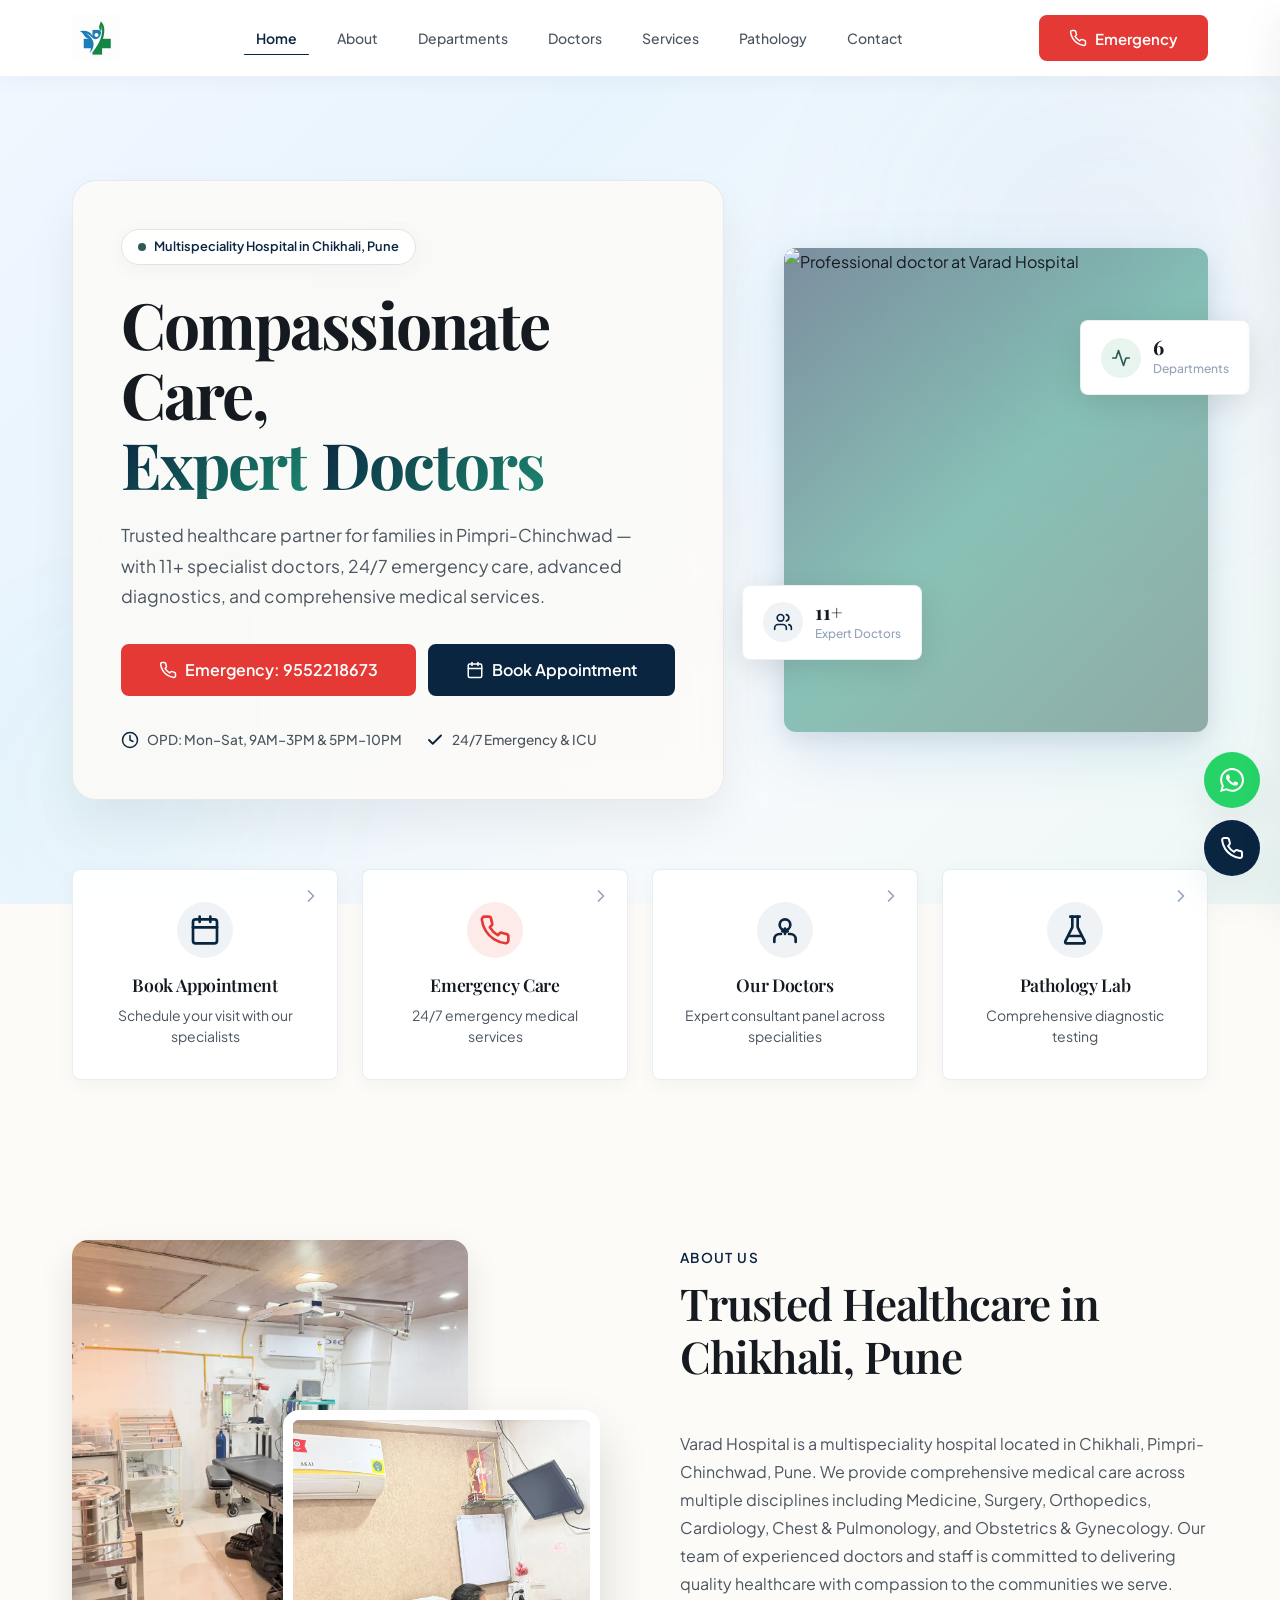
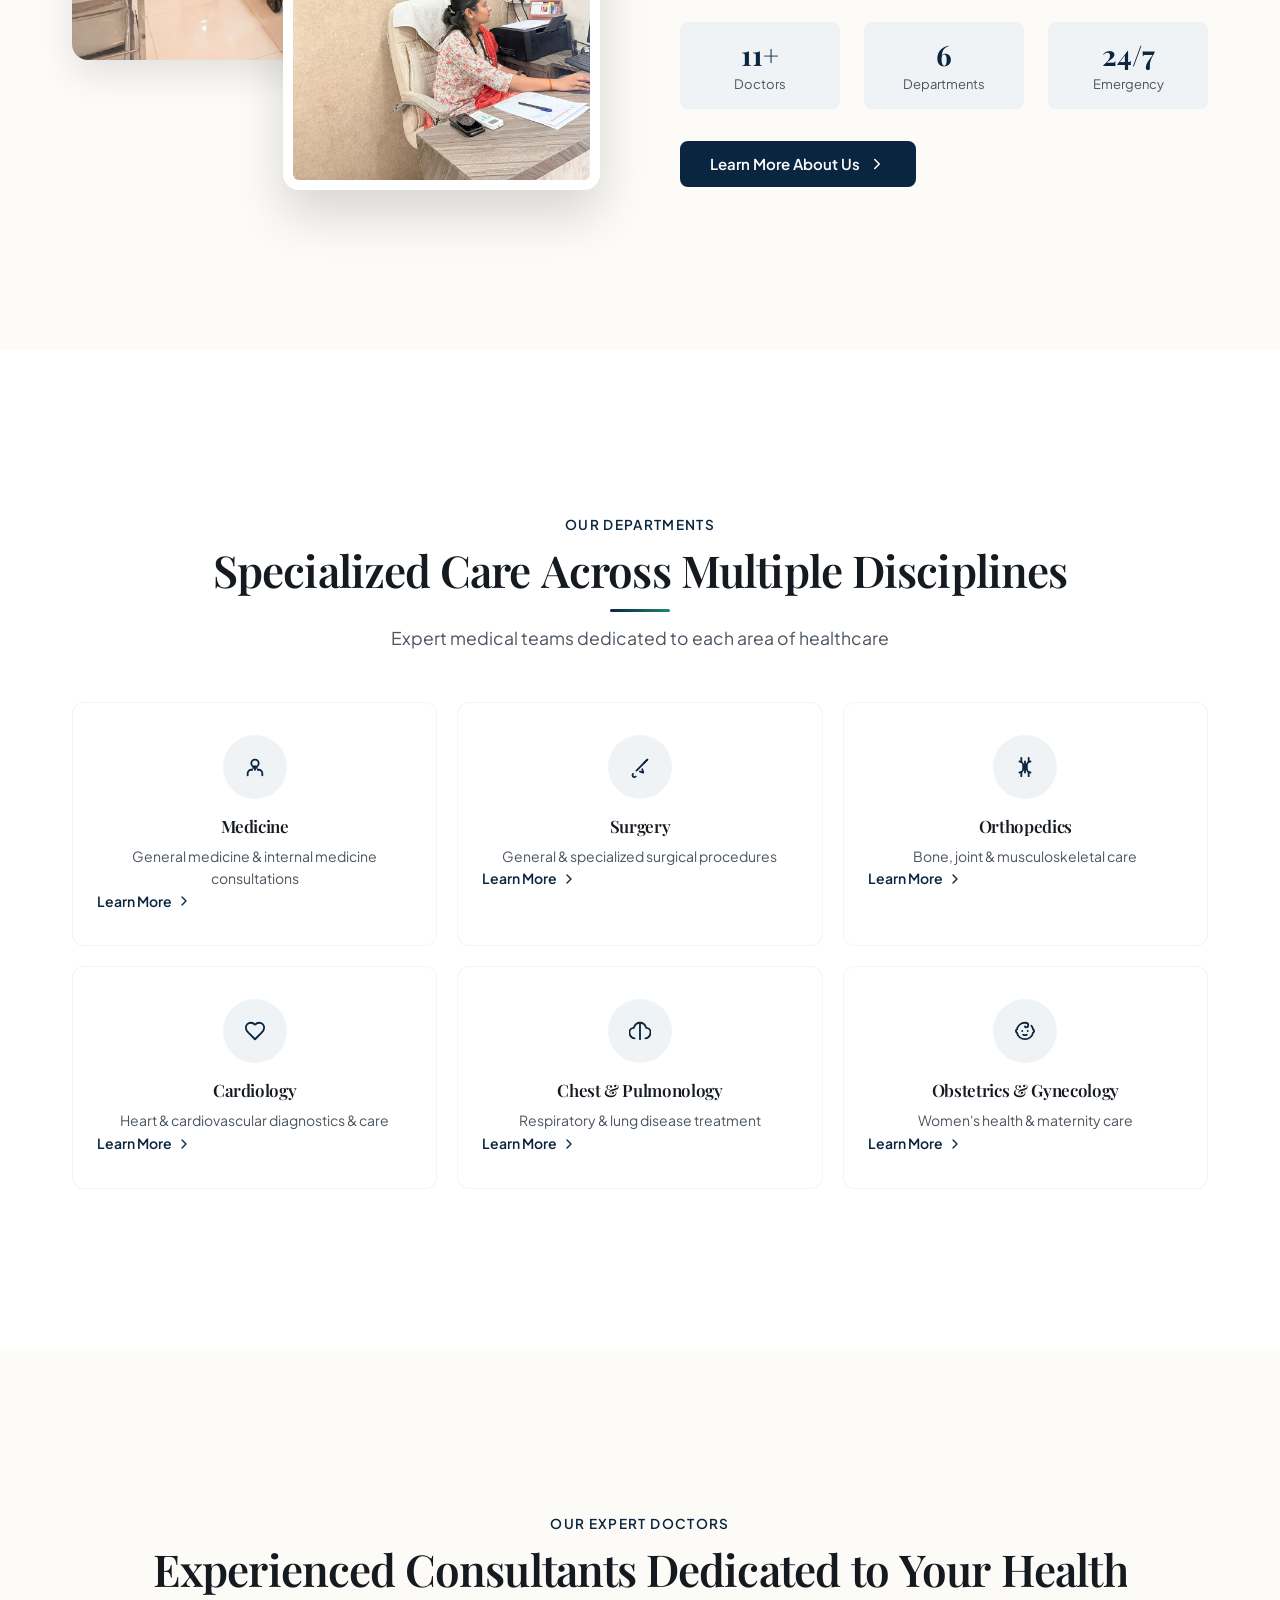
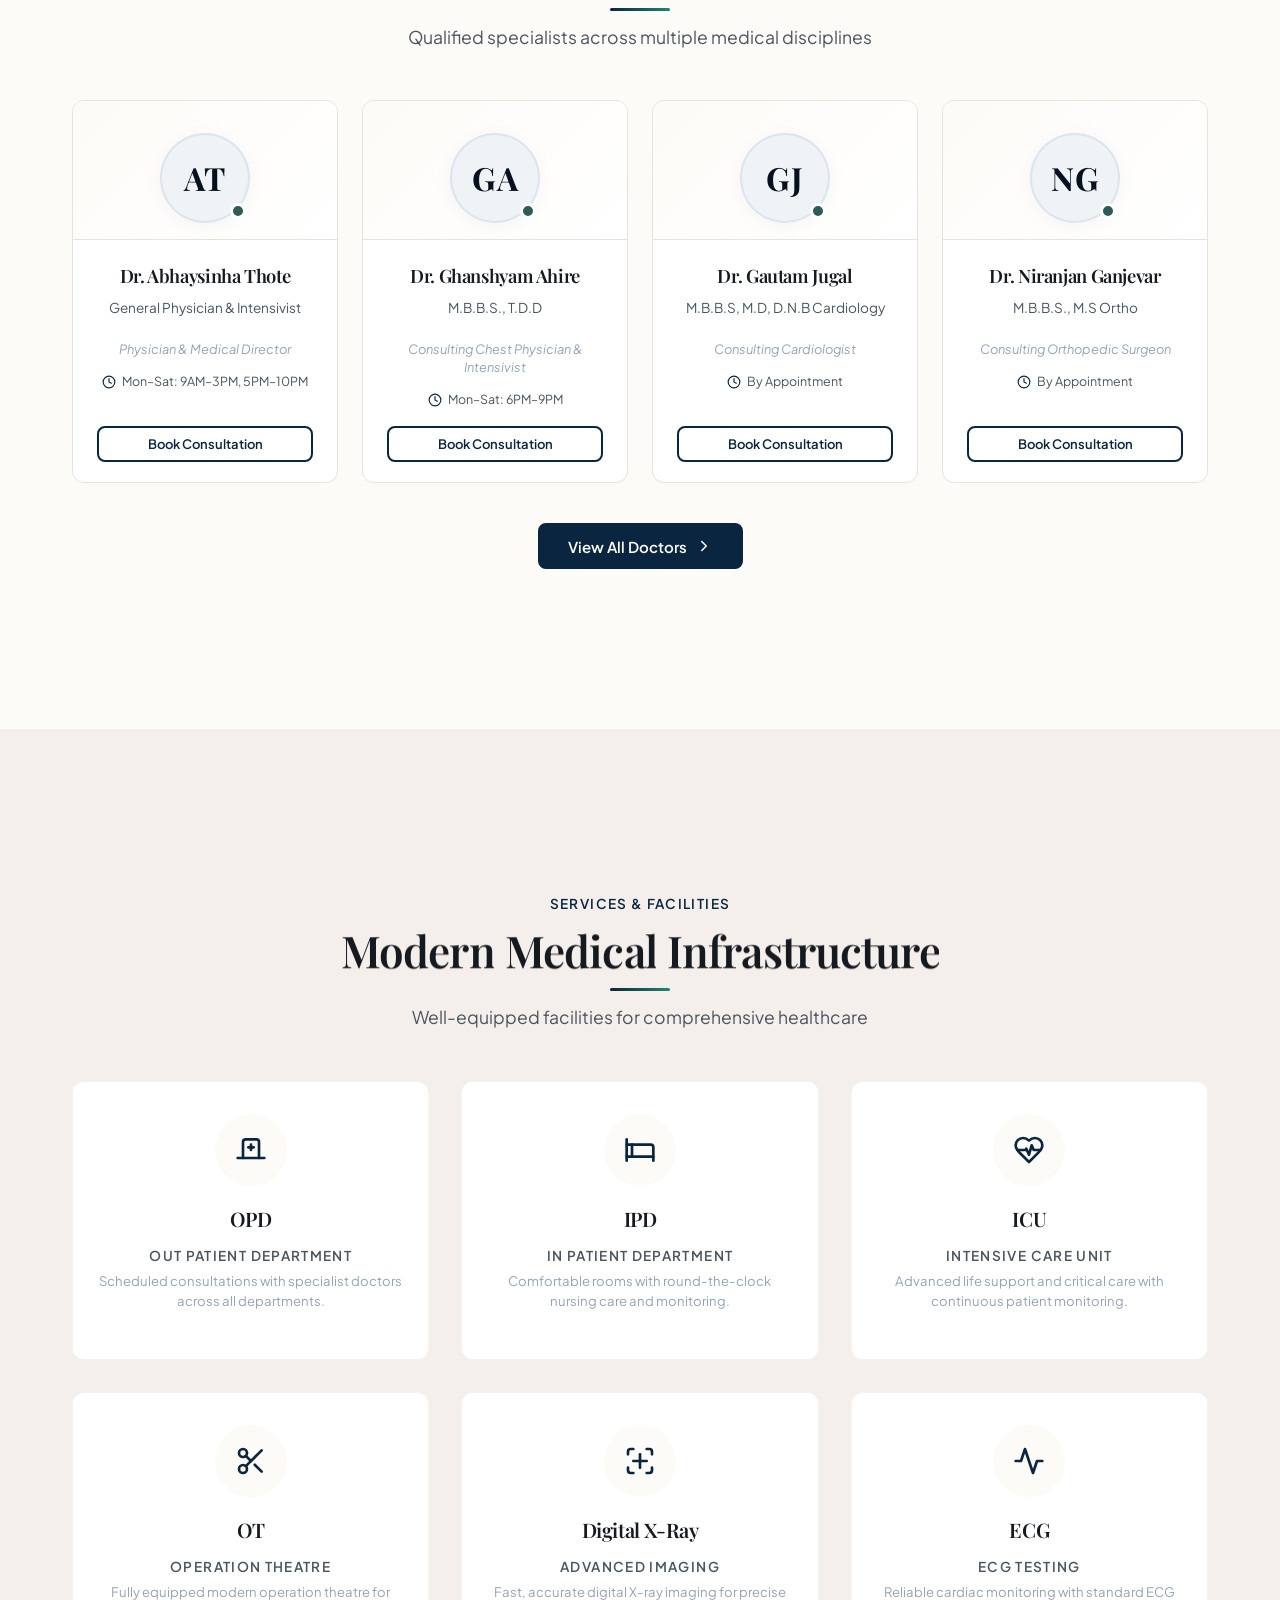
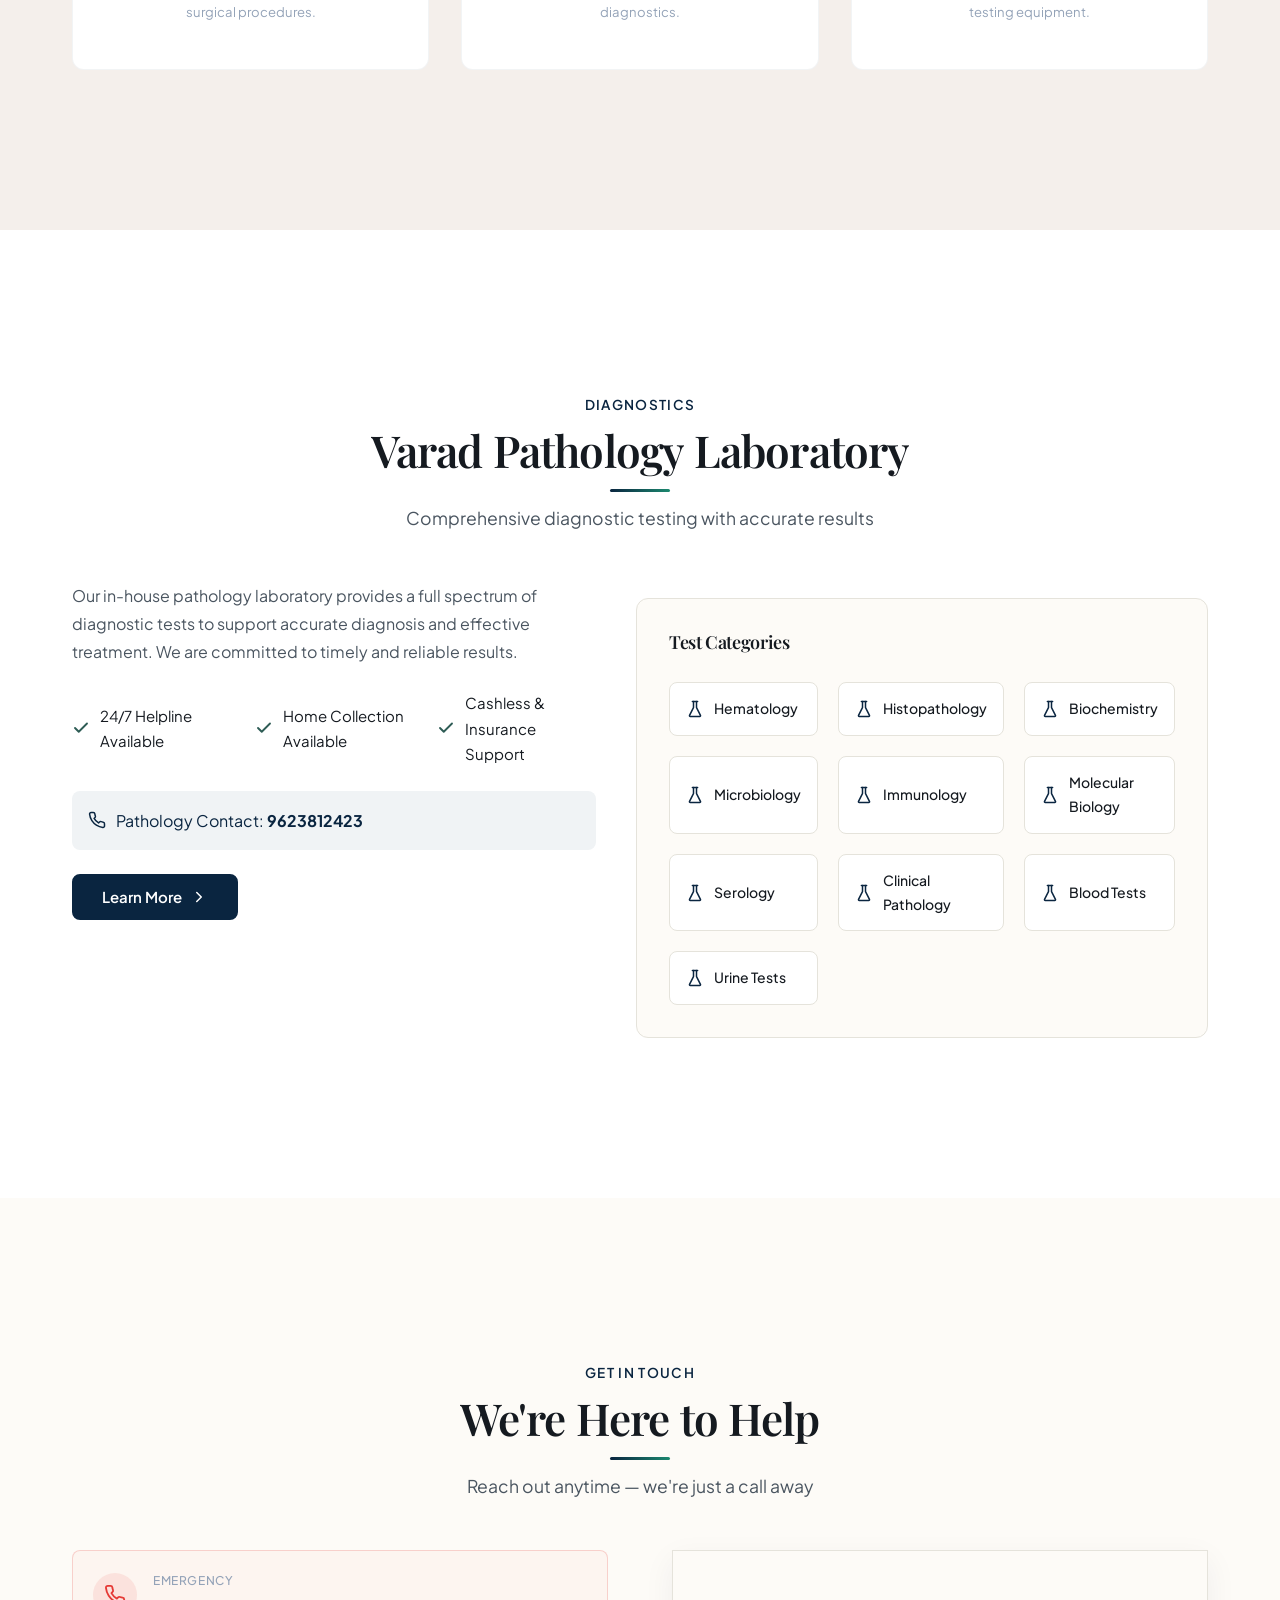
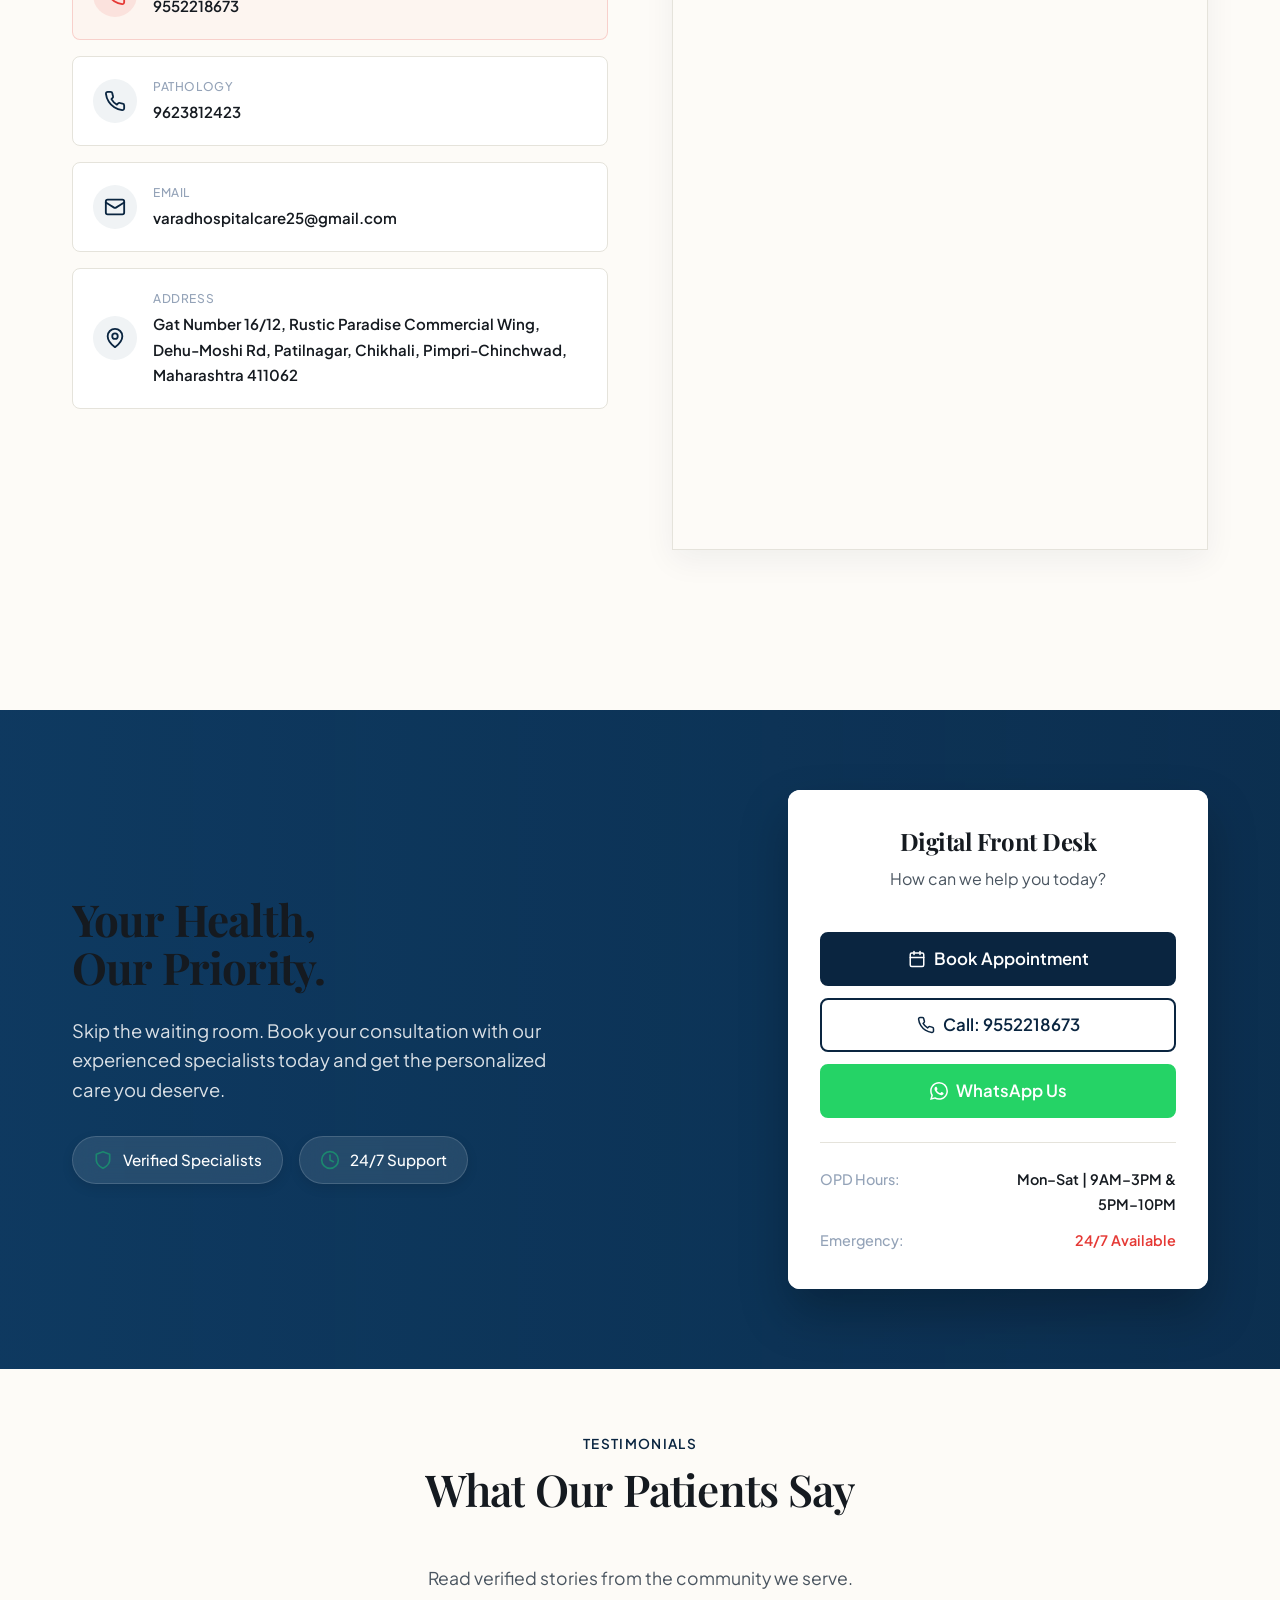
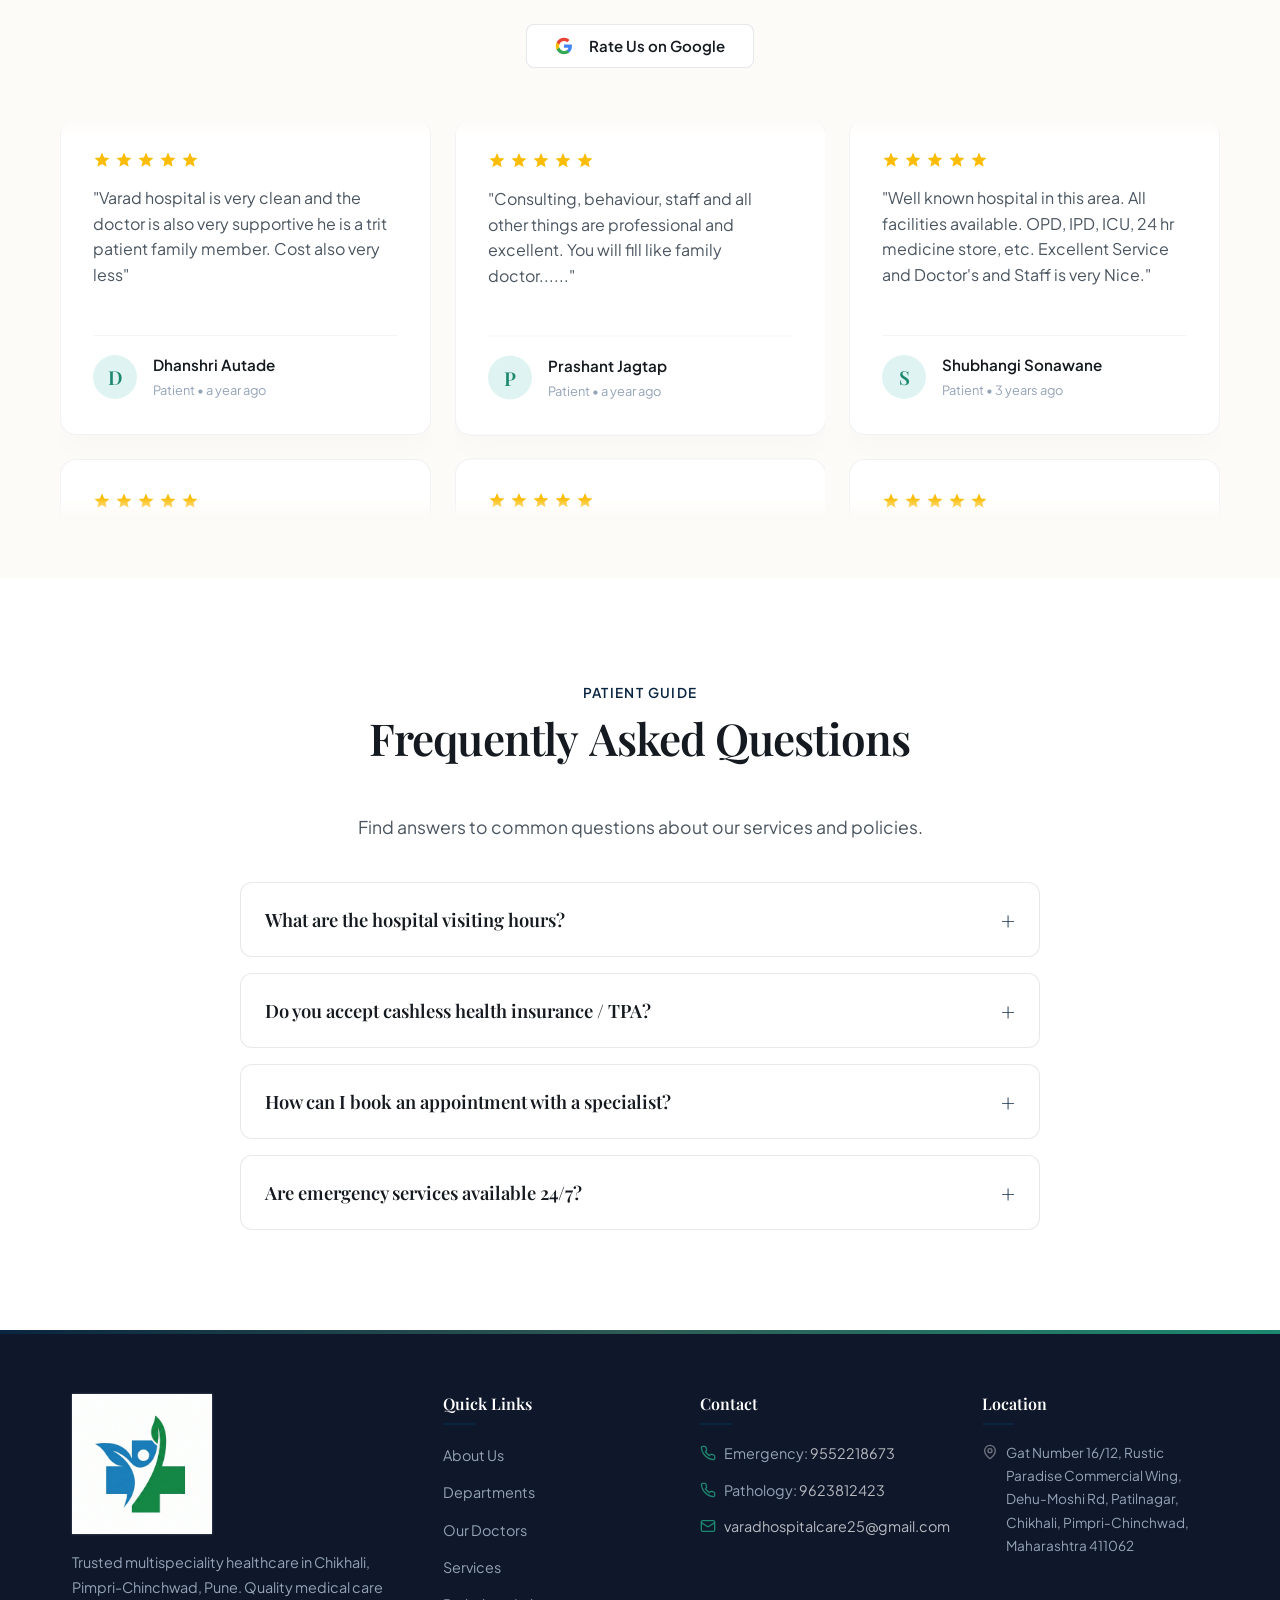
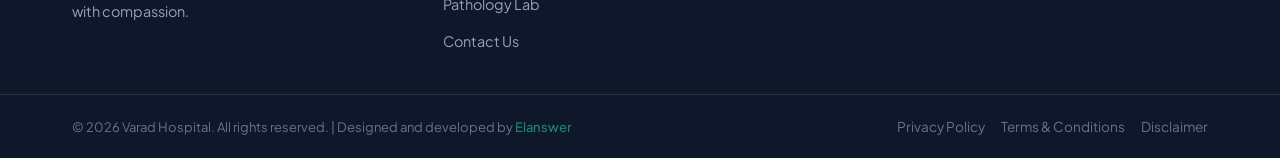
==== commit aac704c1: "done correction in email" ====
--- a/index.html
+++ b/index.html
@@ -1,17 +1,21 @@
 <!DOCTYPE html>
 <html lang="en">
+
 <head>
   <meta charset="UTF-8">
   <meta name="viewport" content="width=device-width, initial-scale=1.0">
   <title>Varad Hospital — Multispeciality Hospital in Chikhali, Pune</title>
-  <meta name="description" content="Varad Hospital is a trusted multispeciality hospital in Chikhali, Pune offering 24/7 emergency care, ICU, OPD, and expert doctors in surgery, orthopedics, and more.">
-  <meta name="keywords" content="Varad Hospital, hospital Chikhali, multispeciality hospital Pune, Pimpri-Chinchwad hospital, emergency care Pune, OPD IPD ICU Chikhali">
+  <meta name="description"
+    content="Varad Hospital is a trusted multispeciality hospital in Chikhali, Pune offering 24/7 emergency care, ICU, OPD, and expert doctors in surgery, orthopedics, and more.">
+  <meta name="keywords"
+    content="Varad Hospital, hospital Chikhali, multispeciality hospital Pune, Pimpri-Chinchwad hospital, emergency care Pune, OPD IPD ICU Chikhali">
   <meta name="author" content="Varad Hospital">
   <meta name="robots" content="index, follow">
 
   <!-- Open Graph -->
   <meta property="og:title" content="Varad Hospital — Multispeciality Hospital in Chikhali, Pune">
-  <meta property="og:description" content="Trusted multispeciality healthcare in Chikhali, Pimpri-Chinchwad, Pune. 24/7 emergency care, OPD, IPD, ICU, pathology lab & expert doctors.">
+  <meta property="og:description"
+    content="Trusted multispeciality healthcare in Chikhali, Pimpri-Chinchwad, Pune. 24/7 emergency care, OPD, IPD, ICU, pathology lab & expert doctors.">
   <meta property="og:type" content="website">
   <meta property="og:locale" content="en_IN">
 
@@ -21,9 +25,12 @@
   <!-- Google Fonts: Poppins + Inter -->
   <link rel="preconnect" href="https://fonts.googleapis.com">
   <link rel="preconnect" href="https://fonts.gstatic.com" crossorigin>
-  <link href="https://fonts.googleapis.com/css2?family=Playfair+Display:ital,wght@0,400..900;1,400..900&family=Plus+Jakarta+Sans:ital,wght@0,200..800;1,200..800" rel="stylesheet">
-
-    <link rel="preload" as="image" href="https://images.unsplash.com/photo-1612349317150-e413f6a5b16d?auto=format&fit=crop&w=800&q=80">
+  <link
+    href="https://fonts.googleapis.com/css2?family=Playfair+Display:ital,wght@0,400..900;1,400..900&family=Plus+Jakarta+Sans:ital,wght@0,200..800;1,200..800"
+    rel="stylesheet">
+
+  <link rel="preload" as="image"
+    href="https://images.unsplash.com/photo-1612349317150-e413f6a5b16d?auto=format&fit=crop&w=800&q=80">
   <!-- Stylesheet -->
   <link rel="stylesheet" href="css/style.min.css">
   <link rel="canonical" href="https://www.varadhospitalcare.com/">
@@ -64,6 +71,7 @@
   }
   </script>
 </head>
+
 <body class="home">
 
   <!-- Preloader -->
@@ -74,8 +82,8 @@
   </div>
 
 
-  
-    
+
+
 
   <!-- ============================================
        SKIP LINK — Accessibility
@@ -107,12 +115,17 @@
 
       <!-- Emergency CTA -->
       <a href="tel:9552218673" class="btn btn-emergency header-cta">
-        <svg xmlns="http://www.w3.org/2000/svg" width="18" height="18" viewBox="0 0 24 24" fill="none" stroke="currentColor" stroke-width="2" stroke-linecap="round" stroke-linejoin="round" aria-hidden="true"><path d="M22 16.92v3a2 2 0 0 1-2.18 2 19.79 19.79 0 0 1-8.63-3.07 19.5 19.5 0 0 1-6-6 19.79 19.79 0 0 1-3.07-8.67A2 2 0 0 1 4.11 2h3a2 2 0 0 1 2 1.72 12.84 12.84 0 0 0 .7 2.81 2 2 0 0 1-.45 2.11L8.09 9.91a16 16 0 0 0 6 6l1.27-1.27a2 2 0 0 1 2.11-.45 12.84 12.84 0 0 0 2.81.7A2 2 0 0 1 22 16.92z"/></svg>
+        <svg xmlns="http://www.w3.org/2000/svg" width="18" height="18" viewBox="0 0 24 24" fill="none"
+          stroke="currentColor" stroke-width="2" stroke-linecap="round" stroke-linejoin="round" aria-hidden="true">
+          <path
+            d="M22 16.92v3a2 2 0 0 1-2.18 2 19.79 19.79 0 0 1-8.63-3.07 19.5 19.5 0 0 1-6-6 19.79 19.79 0 0 1-3.07-8.67A2 2 0 0 1 4.11 2h3a2 2 0 0 1 2 1.72 12.84 12.84 0 0 0 .7 2.81 2 2 0 0 1-.45 2.11L8.09 9.91a16 16 0 0 0 6 6l1.27-1.27a2 2 0 0 1 2.11-.45 12.84 12.84 0 0 0 2.81.7A2 2 0 0 1 22 16.92z" />
+        </svg>
         Emergency
       </a>
 
       <!-- Hamburger Toggle -->
-      <button class="hamburger" id="hamburger" aria-label="Toggle menu" aria-expanded="false" aria-controls="mobile-nav">
+      <button class="hamburger" id="hamburger" aria-label="Toggle menu" aria-expanded="false"
+        aria-controls="mobile-nav">
         <span class="hamburger-bar"></span>
         <span class="hamburger-bar"></span>
         <span class="hamburger-bar"></span>
@@ -130,7 +143,11 @@
         <img src="images/logo.webp" alt="Varad Hospital Logo" width="140" height="42">
       </a>
       <button class="mobile-nav-close" id="mobile-nav-close" aria-label="Close menu">
-        <svg xmlns="http://www.w3.org/2000/svg" width="24" height="24" viewBox="0 0 24 24" fill="none" stroke="currentColor" stroke-width="2" stroke-linecap="round" stroke-linejoin="round" aria-hidden="true"><line x1="18" y1="6" x2="6" y2="18"/><line x1="6" y1="6" x2="18" y2="18"/></svg>
+        <svg xmlns="http://www.w3.org/2000/svg" width="24" height="24" viewBox="0 0 24 24" fill="none"
+          stroke="currentColor" stroke-width="2" stroke-linecap="round" stroke-linejoin="round" aria-hidden="true">
+          <line x1="18" y1="6" x2="6" y2="18" />
+          <line x1="6" y1="6" x2="18" y2="18" />
+        </svg>
       </button>
     </div>
     <ul class="mobile-nav-links">
@@ -143,16 +160,32 @@
       <li><a href="contact.html" class="mobile-nav-link">Contact</a></li>
     </ul>
     <div class="mobile-nav-contact">
-      <a href="#" data-cal-link="varad-hospital-qlklm3/doctor-consultation" data-cal-namespace="doctor-consultation" data-cal-config='{"layout":"month_view","useSlotsViewOnSmallScreen":"true","theme":"auto"}' class="btn btn-primary btn-block" style="margin-bottom: 12px;">
-        <svg xmlns="http://www.w3.org/2000/svg" width="18" height="18" viewBox="0 0 24 24" fill="none" stroke="currentColor" stroke-width="2" stroke-linecap="round" stroke-linejoin="round" aria-hidden="true"><rect x="3" y="4" width="18" height="18" rx="2" ry="2"/><line x1="16" y1="2" x2="16" y2="6"/><line x1="8" y1="2" x2="8" y2="6"/><line x1="3" y1="10" x2="21" y2="10"/></svg>
+      <a href="#" data-cal-link="varad-hospital-qlklm3/doctor-consultation" data-cal-namespace="doctor-consultation"
+        data-cal-config='{"layout":"month_view","useSlotsViewOnSmallScreen":"true","theme":"auto"}'
+        class="btn btn-primary btn-block" style="margin-bottom: 12px;">
+        <svg xmlns="http://www.w3.org/2000/svg" width="18" height="18" viewBox="0 0 24 24" fill="none"
+          stroke="currentColor" stroke-width="2" stroke-linecap="round" stroke-linejoin="round" aria-hidden="true">
+          <rect x="3" y="4" width="18" height="18" rx="2" ry="2" />
+          <line x1="16" y1="2" x2="16" y2="6" />
+          <line x1="8" y1="2" x2="8" y2="6" />
+          <line x1="3" y1="10" x2="21" y2="10" />
+        </svg>
         Book Appointment
       </a>
       <a href="tel:9552218673" class="btn btn-emergency btn-block">
-        <svg xmlns="http://www.w3.org/2000/svg" width="18" height="18" viewBox="0 0 24 24" fill="none" stroke="currentColor" stroke-width="2" stroke-linecap="round" stroke-linejoin="round" aria-hidden="true"><path d="M22 16.92v3a2 2 0 0 1-2.18 2 19.79 19.79 0 0 1-8.63-3.07 19.5 19.5 0 0 1-6-6 19.79 19.79 0 0 1-3.07-8.67A2 2 0 0 1 4.11 2h3a2 2 0 0 1 2 1.72 12.84 12.84 0 0 0 .7 2.81 2 2 0 0 1-.45 2.11L8.09 9.91a16 16 0 0 0 6 6l1.27-1.27a2 2 0 0 1 2.11-.45 12.84 12.84 0 0 0 2.81.7A2 2 0 0 1 22 16.92z"/></svg>
+        <svg xmlns="http://www.w3.org/2000/svg" width="18" height="18" viewBox="0 0 24 24" fill="none"
+          stroke="currentColor" stroke-width="2" stroke-linecap="round" stroke-linejoin="round" aria-hidden="true">
+          <path
+            d="M22 16.92v3a2 2 0 0 1-2.18 2 19.79 19.79 0 0 1-8.63-3.07 19.5 19.5 0 0 1-6-6 19.79 19.79 0 0 1-3.07-8.67A2 2 0 0 1 4.11 2h3a2 2 0 0 1 2 1.72 12.84 12.84 0 0 0 .7 2.81 2 2 0 0 1-.45 2.11L8.09 9.91a16 16 0 0 0 6 6l1.27-1.27a2 2 0 0 1 2.11-.45 12.84 12.84 0 0 0 2.81.7A2 2 0 0 1 22 16.92z" />
+        </svg>
         Emergency: 9552218673
       </a>
       <a href="https://wa.me/919552218673" class="btn btn-whatsapp btn-block" target="_blank" rel="noopener noreferrer">
-        <svg xmlns="http://www.w3.org/2000/svg" width="18" height="18" viewBox="0 0 24 24" fill="currentColor" aria-hidden="true"><path d="M17.472 14.382c-.297-.149-1.758-.867-2.03-.967-.273-.099-.471-.148-.67.15-.197.297-.767.966-.94 1.164-.173.199-.347.223-.644.075-.297-.15-1.255-.463-2.39-1.475-.883-.788-1.48-1.761-1.653-2.059-.173-.297-.018-.458.13-.606.134-.133.298-.347.446-.52.149-.174.198-.298.298-.497.099-.198.05-.371-.025-.52-.075-.149-.669-1.612-.916-2.207-.242-.579-.487-.5-.669-.51-.173-.008-.371-.01-.57-.01-.198 0-.52.074-.792.372-.272.297-1.04 1.016-1.04 2.479 0 1.462 1.065 2.875 1.213 3.074.149.198 2.096 3.2 5.077 4.487.709.306 1.262.489 1.694.625.712.227 1.36.195 1.871.118.571-.085 1.758-.719 2.006-1.413.248-.694.248-1.289.173-1.413-.074-.124-.272-.198-.57-.347m-5.421 7.403h-.004a9.87 9.87 0 0 1-5.031-1.378l-.361-.214-3.741.982.998-3.648-.235-.374a9.86 9.86 0 0 1-1.51-5.26c.001-5.45 4.436-9.884 9.888-9.884 2.64 0 5.122 1.03 6.988 2.898a9.825 9.825 0 0 1 2.893 6.994c-.003 5.45-4.437 9.884-9.885 9.884m8.413-18.297A11.815 11.815 0 0 0 12.05 0C5.495 0 .16 5.335.157 11.892c0 2.096.547 4.142 1.588 5.945L.057 24l6.305-1.654a11.882 11.882 0 0 0 5.683 1.448h.005c6.554 0 11.89-5.335 11.893-11.893a11.821 11.821 0 0 0-3.48-8.413z"/></svg>
+        <svg xmlns="http://www.w3.org/2000/svg" width="18" height="18" viewBox="0 0 24 24" fill="currentColor"
+          aria-hidden="true">
+          <path
+            d="M17.472 14.382c-.297-.149-1.758-.867-2.03-.967-.273-.099-.471-.148-.67.15-.197.297-.767.966-.94 1.164-.173.199-.347.223-.644.075-.297-.15-1.255-.463-2.39-1.475-.883-.788-1.48-1.761-1.653-2.059-.173-.297-.018-.458.13-.606.134-.133.298-.347.446-.52.149-.174.198-.298.298-.497.099-.198.05-.371-.025-.52-.075-.149-.669-1.612-.916-2.207-.242-.579-.487-.5-.669-.51-.173-.008-.371-.01-.57-.01-.198 0-.52.074-.792.372-.272.297-1.04 1.016-1.04 2.479 0 1.462 1.065 2.875 1.213 3.074.149.198 2.096 3.2 5.077 4.487.709.306 1.262.489 1.694.625.712.227 1.36.195 1.871.118.571-.085 1.758-.719 2.006-1.413.248-.694.248-1.289.173-1.413-.074-.124-.272-.198-.57-.347m-5.421 7.403h-.004a9.87 9.87 0 0 1-5.031-1.378l-.361-.214-3.741.982.998-3.648-.235-.374a9.86 9.86 0 0 1-1.51-5.26c.001-5.45 4.436-9.884 9.888-9.884 2.64 0 5.122 1.03 6.988 2.898a9.825 9.825 0 0 1 2.893 6.994c-.003 5.45-4.437 9.884-9.885 9.884m8.413-18.297A11.815 11.815 0 0 0 12.05 0C5.495 0 .16 5.335.157 11.892c0 2.096.547 4.142 1.588 5.945L.057 24l6.305-1.654a11.882 11.882 0 0 0 5.683 1.448h.005c6.554 0 11.89-5.335 11.893-11.893a11.821 11.821 0 0 0-3.48-8.413z" />
+        </svg>
         WhatsApp Us
       </a>
     </div>
@@ -185,15 +218,31 @@
             Compassionate Care,<br>
             <span class="hero-v2__title-accent">Expert Doctors</span>
           </h1>
-          <p class="hero-v2__subtitle">Trusted healthcare partner for families in Pimpri-Chinchwad — with 11+ specialist doctors, 24/7 emergency care, advanced diagnostics, and comprehensive medical services.</p>
-          
+          <p class="hero-v2__subtitle">Trusted healthcare partner for families in Pimpri-Chinchwad — with 11+ specialist
+            doctors, 24/7 emergency care, advanced diagnostics, and comprehensive medical services.</p>
+
           <div class="hero-v2__actions">
             <a href="tel:9552218673" class="btn btn-emergency btn-lg hero-emergency-btn">
-              <svg xmlns="http://www.w3.org/2000/svg" width="20" height="20" viewBox="0 0 24 24" fill="none" stroke="currentColor" stroke-width="2" stroke-linecap="round" stroke-linejoin="round" aria-hidden="true"><path d="M22 16.92v3a2 2 0 0 1-2.18 2 19.79 19.79 0 0 1-8.63-3.07 19.5 19.5 0 0 1-6-6 19.79 19.79 0 0 1-3.07-8.67A2 2 0 0 1 4.11 2h3a2 2 0 0 1 2 1.72 12.84 12.84 0 0 0 .7 2.81 2 2 0 0 1-.45 2.11L8.09 9.91a16 16 0 0 0 6 6l1.27-1.27a2 2 0 0 1 2.11-.45 12.84 12.84 0 0 0 2.81.7A2 2 0 0 1 22 16.92z"/></svg>
+              <svg xmlns="http://www.w3.org/2000/svg" width="20" height="20" viewBox="0 0 24 24" fill="none"
+                stroke="currentColor" stroke-width="2" stroke-linecap="round" stroke-linejoin="round"
+                aria-hidden="true">
+                <path
+                  d="M22 16.92v3a2 2 0 0 1-2.18 2 19.79 19.79 0 0 1-8.63-3.07 19.5 19.5 0 0 1-6-6 19.79 19.79 0 0 1-3.07-8.67A2 2 0 0 1 4.11 2h3a2 2 0 0 1 2 1.72 12.84 12.84 0 0 0 .7 2.81 2 2 0 0 1-.45 2.11L8.09 9.91a16 16 0 0 0 6 6l1.27-1.27a2 2 0 0 1 2.11-.45 12.84 12.84 0 0 0 2.81.7A2 2 0 0 1 22 16.92z" />
+              </svg>
               Emergency: 9552218673
             </a>
-            <a href="#" data-cal-link="varad-hospital-qlklm3/doctor-consultation" data-cal-namespace="doctor-consultation" data-cal-config='{"layout":"month_view","useSlotsViewOnSmallScreen":"true","theme":"auto"}' class="btn btn-primary btn-lg">
-              <svg xmlns="http://www.w3.org/2000/svg" width="20" height="20" viewBox="0 0 24 24" fill="none" stroke="currentColor" stroke-width="2" stroke-linecap="round" stroke-linejoin="round" aria-hidden="true"><rect x="3" y="4" width="18" height="18" rx="2" ry="2"/><line x1="16" y1="2" x2="16" y2="6"/><line x1="8" y1="2" x2="8" y2="6"/><line x1="3" y1="10" x2="21" y2="10"/></svg>
+            <a href="#" data-cal-link="varad-hospital-qlklm3/doctor-consultation"
+              data-cal-namespace="doctor-consultation"
+              data-cal-config='{"layout":"month_view","useSlotsViewOnSmallScreen":"true","theme":"auto"}'
+              class="btn btn-primary btn-lg">
+              <svg xmlns="http://www.w3.org/2000/svg" width="20" height="20" viewBox="0 0 24 24" fill="none"
+                stroke="currentColor" stroke-width="2" stroke-linecap="round" stroke-linejoin="round"
+                aria-hidden="true">
+                <rect x="3" y="4" width="18" height="18" rx="2" ry="2" />
+                <line x1="16" y1="2" x2="16" y2="6" />
+                <line x1="8" y1="2" x2="8" y2="6" />
+                <line x1="3" y1="10" x2="21" y2="10" />
+              </svg>
               Book Appointment
             </a>
           </div>
@@ -201,11 +250,20 @@
           <!-- Trust indicators -->
           <div class="hero-v2__trust">
             <div class="hero-v2__trust-item">
-              <svg xmlns="http://www.w3.org/2000/svg" width="18" height="18" viewBox="0 0 24 24" fill="none" stroke="currentColor" stroke-width="2" stroke-linecap="round" stroke-linejoin="round" aria-hidden="true"><circle cx="12" cy="12" r="10"/><polyline points="12 6 12 12 16 14"/></svg>
+              <svg xmlns="http://www.w3.org/2000/svg" width="18" height="18" viewBox="0 0 24 24" fill="none"
+                stroke="currentColor" stroke-width="2" stroke-linecap="round" stroke-linejoin="round"
+                aria-hidden="true">
+                <circle cx="12" cy="12" r="10" />
+                <polyline points="12 6 12 12 16 14" />
+              </svg>
               <span>OPD: Mon–Sat, 9AM–3PM & 5PM–10PM</span>
             </div>
             <div class="hero-v2__trust-item">
-              <svg xmlns="http://www.w3.org/2000/svg" width="18" height="18" viewBox="0 0 24 24" fill="none" stroke="currentColor" stroke-width="2.5" stroke-linecap="round" stroke-linejoin="round" aria-hidden="true"><polyline points="20 6 9 17 4 12"/></svg>
+              <svg xmlns="http://www.w3.org/2000/svg" width="18" height="18" viewBox="0 0 24 24" fill="none"
+                stroke="currentColor" stroke-width="2.5" stroke-linecap="round" stroke-linejoin="round"
+                aria-hidden="true">
+                <polyline points="20 6 9 17 4 12" />
+              </svg>
               <span>24/7 Emergency & ICU</span>
             </div>
           </div>
@@ -214,12 +272,20 @@
         <!-- Right: Doctor Image -->
         <div class="hero-v2__visual">
           <div class="hero-v2__image-wrapper">
-            <img src="https://images.unsplash.com/photo-1612349317150-e413f6a5b16d?auto=format&fit=crop&w=800&q=80" alt="Professional doctor at Varad Hospital" class="hero-v2__image" loading="eager" width="560" height="640">
+            <img src="https://images.unsplash.com/photo-1612349317150-e413f6a5b16d?auto=format&fit=crop&w=800&q=80"
+              alt="Professional doctor at Varad Hospital" class="hero-v2__image" loading="eager" width="560"
+              height="640">
           </div>
           <!-- Floating stat cards -->
           <div class="hero-v2__float-card hero-v2__float-card--1" aria-hidden="true">
             <div class="hero-v2__float-icon">
-              <svg xmlns="http://www.w3.org/2000/svg" width="20" height="20" viewBox="0 0 24 24" fill="none" stroke="currentColor" stroke-width="2" stroke-linecap="round" stroke-linejoin="round"><path d="M16 21v-2a4 4 0 0 0-4-4H6a4 4 0 0 0-4 4v2"/><circle cx="9" cy="7" r="4"/><path d="M22 21v-2a4 4 0 0 0-3-3.87"/><path d="M16 3.13a4 4 0 0 1 0 7.75"/></svg>
+              <svg xmlns="http://www.w3.org/2000/svg" width="20" height="20" viewBox="0 0 24 24" fill="none"
+                stroke="currentColor" stroke-width="2" stroke-linecap="round" stroke-linejoin="round">
+                <path d="M16 21v-2a4 4 0 0 0-4-4H6a4 4 0 0 0-4 4v2" />
+                <circle cx="9" cy="7" r="4" />
+                <path d="M22 21v-2a4 4 0 0 0-3-3.87" />
+                <path d="M16 3.13a4 4 0 0 1 0 7.75" />
+              </svg>
             </div>
             <div>
               <span class="hero-v2__float-number">11+</span>
@@ -228,7 +294,10 @@
           </div>
           <div class="hero-v2__float-card hero-v2__float-card--2" aria-hidden="true">
             <div class="hero-v2__float-icon hero-v2__float-icon--green">
-              <svg xmlns="http://www.w3.org/2000/svg" width="20" height="20" viewBox="0 0 24 24" fill="none" stroke="currentColor" stroke-width="2" stroke-linecap="round" stroke-linejoin="round"><path d="M22 12h-4l-3 9L9 3l-3 9H2"/></svg>
+              <svg xmlns="http://www.w3.org/2000/svg" width="20" height="20" viewBox="0 0 24 24" fill="none"
+                stroke="currentColor" stroke-width="2" stroke-linecap="round" stroke-linejoin="round">
+                <path d="M22 12h-4l-3 9L9 3l-3 9H2" />
+              </svg>
             </div>
             <div>
               <span class="hero-v2__float-number">6</span>
@@ -246,50 +315,95 @@
       <div class="container">
         <div class="quick-actions-grid">
           <!-- Card 1: Book Appointment -->
-          <a href="#" data-cal-link="varad-hospital-qlklm3/doctor-consultation" data-cal-namespace="doctor-consultation" data-cal-config='{"layout":"month_view","useSlotsViewOnSmallScreen":"true","theme":"auto"}' class="quick-card reveal"><!-- [PLACEHOLDER: Update with cal.com link] -->
+          <a href="#" data-cal-link="varad-hospital-qlklm3/doctor-consultation" data-cal-namespace="doctor-consultation"
+            data-cal-config='{"layout":"month_view","useSlotsViewOnSmallScreen":"true","theme":"auto"}'
+            class="quick-card reveal"><!-- [PLACEHOLDER: Update with cal.com link] -->
             <div class="quick-card-icon">
-              <svg xmlns="http://www.w3.org/2000/svg" width="32" height="32" viewBox="0 0 24 24" fill="none" stroke="currentColor" stroke-width="2" stroke-linecap="round" stroke-linejoin="round" aria-hidden="true"><rect x="3" y="4" width="18" height="18" rx="2" ry="2"/><line x1="16" y1="2" x2="16" y2="6"/><line x1="8" y1="2" x2="8" y2="6"/><line x1="3" y1="10" x2="21" y2="10"/></svg>
+              <svg xmlns="http://www.w3.org/2000/svg" width="32" height="32" viewBox="0 0 24 24" fill="none"
+                stroke="currentColor" stroke-width="2" stroke-linecap="round" stroke-linejoin="round"
+                aria-hidden="true">
+                <rect x="3" y="4" width="18" height="18" rx="2" ry="2" />
+                <line x1="16" y1="2" x2="16" y2="6" />
+                <line x1="8" y1="2" x2="8" y2="6" />
+                <line x1="3" y1="10" x2="21" y2="10" />
+              </svg>
             </div>
             <h3 class="quick-card-title">Book Appointment</h3>
             <p class="quick-card-desc">Schedule your visit with our specialists</p>
             <span class="quick-card-arrow" aria-hidden="true">
-              <svg xmlns="http://www.w3.org/2000/svg" width="20" height="20" viewBox="0 0 24 24" fill="none" stroke="currentColor" stroke-width="2" stroke-linecap="round" stroke-linejoin="round"><polyline points="9 18 15 12 9 6"/></svg>
+              <svg xmlns="http://www.w3.org/2000/svg" width="20" height="20" viewBox="0 0 24 24" fill="none"
+                stroke="currentColor" stroke-width="2" stroke-linecap="round" stroke-linejoin="round">
+                <polyline points="9 18 15 12 9 6" />
+              </svg>
             </span>
           </a>
 
           <!-- Card 2: Emergency Care -->
           <a href="tel:9552218673" class="quick-card quick-card--emergency reveal">
             <div class="quick-card-icon">
-              <svg xmlns="http://www.w3.org/2000/svg" width="32" height="32" viewBox="0 0 24 24" fill="none" stroke="currentColor" stroke-width="2" stroke-linecap="round" stroke-linejoin="round" aria-hidden="true"><path d="M22 16.92v3a2 2 0 0 1-2.18 2 19.79 19.79 0 0 1-8.63-3.07 19.5 19.5 0 0 1-6-6 19.79 19.79 0 0 1-3.07-8.67A2 2 0 0 1 4.11 2h3a2 2 0 0 1 2 1.72 12.84 12.84 0 0 0 .7 2.81 2 2 0 0 1-.45 2.11L8.09 9.91a16 16 0 0 0 6 6l1.27-1.27a2 2 0 0 1 2.11-.45 12.84 12.84 0 0 0 2.81.7A2 2 0 0 1 22 16.92z"/></svg>
+              <svg xmlns="http://www.w3.org/2000/svg" width="32" height="32" viewBox="0 0 24 24" fill="none"
+                stroke="currentColor" stroke-width="2" stroke-linecap="round" stroke-linejoin="round"
+                aria-hidden="true">
+                <path
+                  d="M22 16.92v3a2 2 0 0 1-2.18 2 19.79 19.79 0 0 1-8.63-3.07 19.5 19.5 0 0 1-6-6 19.79 19.79 0 0 1-3.07-8.67A2 2 0 0 1 4.11 2h3a2 2 0 0 1 2 1.72 12.84 12.84 0 0 0 .7 2.81 2 2 0 0 1-.45 2.11L8.09 9.91a16 16 0 0 0 6 6l1.27-1.27a2 2 0 0 1 2.11-.45 12.84 12.84 0 0 0 2.81.7A2 2 0 0 1 22 16.92z" />
+              </svg>
             </div>
             <h3 class="quick-card-title">Emergency Care</h3>
             <p class="quick-card-desc">24/7 emergency medical services</p>
             <span class="quick-card-arrow" aria-hidden="true">
-              <svg xmlns="http://www.w3.org/2000/svg" width="20" height="20" viewBox="0 0 24 24" fill="none" stroke="currentColor" stroke-width="2" stroke-linecap="round" stroke-linejoin="round"><polyline points="9 18 15 12 9 6"/></svg>
+              <svg xmlns="http://www.w3.org/2000/svg" width="20" height="20" viewBox="0 0 24 24" fill="none"
+                stroke="currentColor" stroke-width="2" stroke-linecap="round" stroke-linejoin="round">
+                <polyline points="9 18 15 12 9 6" />
+              </svg>
             </span>
           </a>
 
           <!-- Card 3: Our Doctors -->
           <a href="doctors.html" class="quick-card reveal">
             <div class="quick-card-icon">
-              <svg xmlns="http://www.w3.org/2000/svg" width="32" height="32" viewBox="0 0 24 24" fill="none" stroke="currentColor" stroke-width="2" stroke-linecap="round" stroke-linejoin="round" aria-hidden="true"><path d="M4.8 2.6A2 2 0 0 1 6.8 1h10.4a2 2 0 0 1 2 1.6l.8 4.8a2 2 0 0 1-.4 1.6 6 6 0 0 1-9.2 0 6 6 0 0 1-9.2 0A2 2 0 0 1 1 7.4z" style="display:none"/><path d="M12 2a3 3 0 0 0-3 3v1h6V5a3 3 0 0 0-3-3z" style="display:none"/><circle cx="12" cy="8" r="4"/><path d="M20 21v-2a4 4 0 0 0-4-4h-1"/><path d="M4 21v-2a4 4 0 0 1 4-4h1"/><path d="M12 11v4"/><path d="M10 13h4"/></svg>
+              <svg xmlns="http://www.w3.org/2000/svg" width="32" height="32" viewBox="0 0 24 24" fill="none"
+                stroke="currentColor" stroke-width="2" stroke-linecap="round" stroke-linejoin="round"
+                aria-hidden="true">
+                <path
+                  d="M4.8 2.6A2 2 0 0 1 6.8 1h10.4a2 2 0 0 1 2 1.6l.8 4.8a2 2 0 0 1-.4 1.6 6 6 0 0 1-9.2 0 6 6 0 0 1-9.2 0A2 2 0 0 1 1 7.4z"
+                  style="display:none" />
+                <path d="M12 2a3 3 0 0 0-3 3v1h6V5a3 3 0 0 0-3-3z" style="display:none" />
+                <circle cx="12" cy="8" r="4" />
+                <path d="M20 21v-2a4 4 0 0 0-4-4h-1" />
+                <path d="M4 21v-2a4 4 0 0 1 4-4h1" />
+                <path d="M12 11v4" />
+                <path d="M10 13h4" />
+              </svg>
             </div>
             <h3 class="quick-card-title">Our Doctors</h3>
             <p class="quick-card-desc">Expert consultant panel across specialities</p>
             <span class="quick-card-arrow" aria-hidden="true">
-              <svg xmlns="http://www.w3.org/2000/svg" width="20" height="20" viewBox="0 0 24 24" fill="none" stroke="currentColor" stroke-width="2" stroke-linecap="round" stroke-linejoin="round"><polyline points="9 18 15 12 9 6"/></svg>
+              <svg xmlns="http://www.w3.org/2000/svg" width="20" height="20" viewBox="0 0 24 24" fill="none"
+                stroke="currentColor" stroke-width="2" stroke-linecap="round" stroke-linejoin="round">
+                <polyline points="9 18 15 12 9 6" />
+              </svg>
             </span>
           </a>
 
           <!-- Card 4: Pathology Lab -->
           <a href="pathology.html" class="quick-card reveal">
             <div class="quick-card-icon">
-              <svg xmlns="http://www.w3.org/2000/svg" width="32" height="32" viewBox="0 0 24 24" fill="none" stroke="currentColor" stroke-width="2" stroke-linecap="round" stroke-linejoin="round" aria-hidden="true"><path d="M10 2v7.527a2 2 0 0 1-.211.896L4.72 20.55a1 1 0 0 0 .9 1.45h12.76a1 1 0 0 0 .9-1.45l-5.069-10.127A2 2 0 0 1 14 9.527V2"/><path d="M8.5 2h7"/><path d="M7 16.5h10"/></svg>
+              <svg xmlns="http://www.w3.org/2000/svg" width="32" height="32" viewBox="0 0 24 24" fill="none"
+                stroke="currentColor" stroke-width="2" stroke-linecap="round" stroke-linejoin="round"
+                aria-hidden="true">
+                <path
+                  d="M10 2v7.527a2 2 0 0 1-.211.896L4.72 20.55a1 1 0 0 0 .9 1.45h12.76a1 1 0 0 0 .9-1.45l-5.069-10.127A2 2 0 0 1 14 9.527V2" />
+                <path d="M8.5 2h7" />
+                <path d="M7 16.5h10" />
+              </svg>
             </div>
             <h3 class="quick-card-title">Pathology Lab</h3>
             <p class="quick-card-desc">Comprehensive diagnostic testing</p>
             <span class="quick-card-arrow" aria-hidden="true">
-              <svg xmlns="http://www.w3.org/2000/svg" width="20" height="20" viewBox="0 0 24 24" fill="none" stroke="currentColor" stroke-width="2" stroke-linecap="round" stroke-linejoin="round"><polyline points="9 18 15 12 9 6"/></svg>
+              <svg xmlns="http://www.w3.org/2000/svg" width="20" height="20" viewBox="0 0 24 24" fill="none"
+                stroke="currentColor" stroke-width="2" stroke-linecap="round" stroke-linejoin="round">
+                <polyline points="9 18 15 12 9 6" />
+              </svg>
             </span>
           </a>
         </div>
@@ -312,7 +426,11 @@
           <div class="about-content reveal">
             <span class="section-label">About Us</span>
             <h2 class="section-title" id="about-heading">Trusted Healthcare in Chikhali, Pune</h2>
-            <p class="about-text">Varad Hospital is a multispeciality hospital located in Chikhali, Pimpri-Chinchwad, Pune. We provide comprehensive medical care across multiple disciplines including Medicine, Surgery, Orthopedics, Cardiology, Chest &amp; Pulmonology, and Obstetrics &amp; Gynecology. Our team of experienced doctors and staff is committed to delivering quality healthcare with compassion to the communities we serve.</p>
+            <p class="about-text">Varad Hospital is a multispeciality hospital located in Chikhali, Pimpri-Chinchwad,
+              Pune. We provide comprehensive medical care across multiple disciplines including Medicine, Surgery,
+              Orthopedics, Cardiology, Chest &amp; Pulmonology, and Obstetrics &amp; Gynecology. Our team of experienced
+              doctors and staff is committed to delivering quality healthcare with compassion to the communities we
+              serve.</p>
             <div class="about-stats">
               <div class="stat-item">
                 <span class="stat-number" data-target="11" data-suffix="+">0</span>
@@ -329,7 +447,11 @@
             </div>
             <a href="about.html" class="btn btn-primary">
               Learn More About Us
-              <svg xmlns="http://www.w3.org/2000/svg" width="18" height="18" viewBox="0 0 24 24" fill="none" stroke="currentColor" stroke-width="2" stroke-linecap="round" stroke-linejoin="round" aria-hidden="true"><polyline points="9 18 15 12 9 6"/></svg>
+              <svg xmlns="http://www.w3.org/2000/svg" width="18" height="18" viewBox="0 0 24 24" fill="none"
+                stroke="currentColor" stroke-width="2" stroke-linecap="round" stroke-linejoin="round"
+                aria-hidden="true">
+                <polyline points="9 18 15 12 9 6" />
+              </svg>
             </a>
           </div>
         </div>
@@ -350,78 +472,150 @@
           <!-- Department 1: Medicine -->
           <div class="dept-card reveal">
             <div class="dept-icon">
-              <svg xmlns="http://www.w3.org/2000/svg" width="36" height="36" viewBox="0 0 24 24" fill="none" stroke="currentColor" stroke-width="2" stroke-linecap="round" stroke-linejoin="round" aria-hidden="true"><circle cx="12" cy="8" r="4"/><path d="M20 21v-2a4 4 0 0 0-4-4h-1"/><path d="M4 21v-2a4 4 0 0 1 4-4h1"/><path d="M12 11v4"/><path d="M10 13h4"/></svg>
+              <svg xmlns="http://www.w3.org/2000/svg" width="36" height="36" viewBox="0 0 24 24" fill="none"
+                stroke="currentColor" stroke-width="2" stroke-linecap="round" stroke-linejoin="round"
+                aria-hidden="true">
+                <circle cx="12" cy="8" r="4" />
+                <path d="M20 21v-2a4 4 0 0 0-4-4h-1" />
+                <path d="M4 21v-2a4 4 0 0 1 4-4h1" />
+                <path d="M12 11v4" />
+                <path d="M10 13h4" />
+              </svg>
             </div>
             <h3 class="dept-name">Medicine</h3>
             <p class="dept-desc">General medicine &amp; internal medicine consultations</p>
             <a href="departments.html" class="dept-link">
               Learn More
-              <svg xmlns="http://www.w3.org/2000/svg" width="16" height="16" viewBox="0 0 24 24" fill="none" stroke="currentColor" stroke-width="2" stroke-linecap="round" stroke-linejoin="round" aria-hidden="true"><polyline points="9 18 15 12 9 6"/></svg>
+              <svg xmlns="http://www.w3.org/2000/svg" width="16" height="16" viewBox="0 0 24 24" fill="none"
+                stroke="currentColor" stroke-width="2" stroke-linecap="round" stroke-linejoin="round"
+                aria-hidden="true">
+                <polyline points="9 18 15 12 9 6" />
+              </svg>
             </a>
           </div>
 
           <!-- Department 2: Surgery -->
           <div class="dept-card reveal">
             <div class="dept-icon">
-              <svg xmlns="http://www.w3.org/2000/svg" width="36" height="36" viewBox="0 0 24 24" fill="none" stroke="currentColor" stroke-width="2" stroke-linecap="round" stroke-linejoin="round" aria-hidden="true"><path d="M20 4 8.12 15.88"/><path d="m14.47 14.48 1.06 3.54-3.54-1.06"/><path d="M4.42 19.58a2 2 0 1 0 2.83 2.83"/><path d="M20 4l-4 4"/></svg>
+              <svg xmlns="http://www.w3.org/2000/svg" width="36" height="36" viewBox="0 0 24 24" fill="none"
+                stroke="currentColor" stroke-width="2" stroke-linecap="round" stroke-linejoin="round"
+                aria-hidden="true">
+                <path d="M20 4 8.12 15.88" />
+                <path d="m14.47 14.48 1.06 3.54-3.54-1.06" />
+                <path d="M4.42 19.58a2 2 0 1 0 2.83 2.83" />
+                <path d="M20 4l-4 4" />
+              </svg>
             </div>
             <h3 class="dept-name">Surgery</h3>
             <p class="dept-desc">General &amp; specialized surgical procedures</p>
             <a href="departments.html" class="dept-link">
               Learn More
-              <svg xmlns="http://www.w3.org/2000/svg" width="16" height="16" viewBox="0 0 24 24" fill="none" stroke="currentColor" stroke-width="2" stroke-linecap="round" stroke-linejoin="round" aria-hidden="true"><polyline points="9 18 15 12 9 6"/></svg>
+              <svg xmlns="http://www.w3.org/2000/svg" width="16" height="16" viewBox="0 0 24 24" fill="none"
+                stroke="currentColor" stroke-width="2" stroke-linecap="round" stroke-linejoin="round"
+                aria-hidden="true">
+                <polyline points="9 18 15 12 9 6" />
+              </svg>
             </a>
           </div>
 
           <!-- Department 3: Orthopedics -->
           <div class="dept-card reveal">
             <div class="dept-icon">
-              <svg xmlns="http://www.w3.org/2000/svg" width="36" height="36" viewBox="0 0 24 24" fill="none" stroke="currentColor" stroke-width="2" stroke-linecap="round" stroke-linejoin="round" aria-hidden="true"><path d="M8 2v4"/><path d="M16 2v4"/><path d="M12 6v6"/><path d="M8 22v-4"/><path d="M16 22v-4"/><path d="M12 18v-6"/><circle cx="12" cy="12" r="2"/><path d="M6 6a4 4 0 0 1 4 4"/><path d="M18 6a4 4 0 0 0-4 4"/><path d="M6 18a4 4 0 0 0 4-4"/><path d="M18 18a4 4 0 0 1-4-4"/></svg>
+              <svg xmlns="http://www.w3.org/2000/svg" width="36" height="36" viewBox="0 0 24 24" fill="none"
+                stroke="currentColor" stroke-width="2" stroke-linecap="round" stroke-linejoin="round"
+                aria-hidden="true">
+                <path d="M8 2v4" />
+                <path d="M16 2v4" />
+                <path d="M12 6v6" />
+                <path d="M8 22v-4" />
+                <path d="M16 22v-4" />
+                <path d="M12 18v-6" />
+                <circle cx="12" cy="12" r="2" />
+                <path d="M6 6a4 4 0 0 1 4 4" />
+                <path d="M18 6a4 4 0 0 0-4 4" />
+                <path d="M6 18a4 4 0 0 0 4-4" />
+                <path d="M18 18a4 4 0 0 1-4-4" />
+              </svg>
             </div>
             <h3 class="dept-name">Orthopedics</h3>
             <p class="dept-desc">Bone, joint &amp; musculoskeletal care</p>
             <a href="departments.html" class="dept-link">
               Learn More
-              <svg xmlns="http://www.w3.org/2000/svg" width="16" height="16" viewBox="0 0 24 24" fill="none" stroke="currentColor" stroke-width="2" stroke-linecap="round" stroke-linejoin="round" aria-hidden="true"><polyline points="9 18 15 12 9 6"/></svg>
+              <svg xmlns="http://www.w3.org/2000/svg" width="16" height="16" viewBox="0 0 24 24" fill="none"
+                stroke="currentColor" stroke-width="2" stroke-linecap="round" stroke-linejoin="round"
+                aria-hidden="true">
+                <polyline points="9 18 15 12 9 6" />
+              </svg>
             </a>
           </div>
 
           <!-- Department 4: Cardiology -->
           <div class="dept-card reveal">
             <div class="dept-icon">
-              <svg xmlns="http://www.w3.org/2000/svg" width="36" height="36" viewBox="0 0 24 24" fill="none" stroke="currentColor" stroke-width="2" stroke-linecap="round" stroke-linejoin="round" aria-hidden="true"><path d="M19 14c1.49-1.46 3-3.21 3-5.5A5.5 5.5 0 0 0 16.5 3c-1.76 0-3 .5-4.5 2-1.5-1.5-2.74-2-4.5-2A5.5 5.5 0 0 0 2 8.5c0 2.3 1.5 4.05 3 5.5l7 7Z"/></svg>
+              <svg xmlns="http://www.w3.org/2000/svg" width="36" height="36" viewBox="0 0 24 24" fill="none"
+                stroke="currentColor" stroke-width="2" stroke-linecap="round" stroke-linejoin="round"
+                aria-hidden="true">
+                <path
+                  d="M19 14c1.49-1.46 3-3.21 3-5.5A5.5 5.5 0 0 0 16.5 3c-1.76 0-3 .5-4.5 2-1.5-1.5-2.74-2-4.5-2A5.5 5.5 0 0 0 2 8.5c0 2.3 1.5 4.05 3 5.5l7 7Z" />
+              </svg>
             </div>
             <h3 class="dept-name">Cardiology</h3>
             <p class="dept-desc">Heart &amp; cardiovascular diagnostics &amp; care</p>
             <a href="departments.html" class="dept-link">
               Learn More
-              <svg xmlns="http://www.w3.org/2000/svg" width="16" height="16" viewBox="0 0 24 24" fill="none" stroke="currentColor" stroke-width="2" stroke-linecap="round" stroke-linejoin="round" aria-hidden="true"><polyline points="9 18 15 12 9 6"/></svg>
+              <svg xmlns="http://www.w3.org/2000/svg" width="16" height="16" viewBox="0 0 24 24" fill="none"
+                stroke="currentColor" stroke-width="2" stroke-linecap="round" stroke-linejoin="round"
+                aria-hidden="true">
+                <polyline points="9 18 15 12 9 6" />
+              </svg>
             </a>
           </div>
 
           <!-- Department 5: Chest & Pulmonology -->
           <div class="dept-card reveal">
             <div class="dept-icon">
-              <svg xmlns="http://www.w3.org/2000/svg" width="36" height="36" viewBox="0 0 24 24" fill="none" stroke="currentColor" stroke-width="2" stroke-linecap="round" stroke-linejoin="round" aria-hidden="true"><path d="M6.081 20C2.6 20 .5 16.42.5 13.5a5 5 0 0 1 4.77-5C6.26 5.28 8.54 3 12 3s5.74 2.28 6.73 5.5A5 5 0 0 1 23.5 13.5c0 2.92-2.1 6.5-5.581 6.5"/><path d="M12 3v18"/></svg>
+              <svg xmlns="http://www.w3.org/2000/svg" width="36" height="36" viewBox="0 0 24 24" fill="none"
+                stroke="currentColor" stroke-width="2" stroke-linecap="round" stroke-linejoin="round"
+                aria-hidden="true">
+                <path
+                  d="M6.081 20C2.6 20 .5 16.42.5 13.5a5 5 0 0 1 4.77-5C6.26 5.28 8.54 3 12 3s5.74 2.28 6.73 5.5A5 5 0 0 1 23.5 13.5c0 2.92-2.1 6.5-5.581 6.5" />
+                <path d="M12 3v18" />
+              </svg>
             </div>
             <h3 class="dept-name">Chest &amp; Pulmonology</h3>
             <p class="dept-desc">Respiratory &amp; lung disease treatment</p>
             <a href="departments.html" class="dept-link">
               Learn More
-              <svg xmlns="http://www.w3.org/2000/svg" width="16" height="16" viewBox="0 0 24 24" fill="none" stroke="currentColor" stroke-width="2" stroke-linecap="round" stroke-linejoin="round" aria-hidden="true"><polyline points="9 18 15 12 9 6"/></svg>
+              <svg xmlns="http://www.w3.org/2000/svg" width="16" height="16" viewBox="0 0 24 24" fill="none"
+                stroke="currentColor" stroke-width="2" stroke-linecap="round" stroke-linejoin="round"
+                aria-hidden="true">
+                <polyline points="9 18 15 12 9 6" />
+              </svg>
             </a>
           </div>
 
           <!-- Department 6: Obstetrics & Gynecology -->
           <div class="dept-card reveal">
             <div class="dept-icon">
-              <svg xmlns="http://www.w3.org/2000/svg" width="36" height="36" viewBox="0 0 24 24" fill="none" stroke="currentColor" stroke-width="2" stroke-linecap="round" stroke-linejoin="round" aria-hidden="true"><path d="M9 12h.01"/><path d="M15 12h.01"/><path d="M10 16c.5.3 1.2.5 2 .5s1.5-.2 2-.5"/><path d="M19 6.3a9 9 0 0 1 1.8 3.9 2 2 0 0 1 0 3.6 9 9 0 0 1-17.6 0 2 2 0 0 1 0-3.6A9 9 0 0 1 12 3c2 0 3.5 1.1 3.5 2.5s-.9 2.5-2 2.5c-.8 0-1.5-.4-1.5-1"/></svg>
+              <svg xmlns="http://www.w3.org/2000/svg" width="36" height="36" viewBox="0 0 24 24" fill="none"
+                stroke="currentColor" stroke-width="2" stroke-linecap="round" stroke-linejoin="round"
+                aria-hidden="true">
+                <path d="M9 12h.01" />
+                <path d="M15 12h.01" />
+                <path d="M10 16c.5.3 1.2.5 2 .5s1.5-.2 2-.5" />
+                <path
+                  d="M19 6.3a9 9 0 0 1 1.8 3.9 2 2 0 0 1 0 3.6 9 9 0 0 1-17.6 0 2 2 0 0 1 0-3.6A9 9 0 0 1 12 3c2 0 3.5 1.1 3.5 2.5s-.9 2.5-2 2.5c-.8 0-1.5-.4-1.5-1" />
+              </svg>
             </div>
             <h3 class="dept-name">Obstetrics &amp; Gynecology</h3>
             <p class="dept-desc">Women's health &amp; maternity care</p>
             <a href="departments.html" class="dept-link">
               Learn More
-              <svg xmlns="http://www.w3.org/2000/svg" width="16" height="16" viewBox="0 0 24 24" fill="none" stroke="currentColor" stroke-width="2" stroke-linecap="round" stroke-linejoin="round" aria-hidden="true"><polyline points="9 18 15 12 9 6"/></svg>
+              <svg xmlns="http://www.w3.org/2000/svg" width="16" height="16" viewBox="0 0 24 24" fill="none"
+                stroke="currentColor" stroke-width="2" stroke-linecap="round" stroke-linejoin="round"
+                aria-hidden="true">
+                <polyline points="9 18 15 12 9 6" />
+              </svg>
             </a>
           </div>
         </div>
@@ -442,7 +636,7 @@
 
           <!-- Doctor 1: Dr. Abhaysinha Thote -->
           <div class="doc-card reveal">
-            
+
             <div class="monogram-avatar-wrapper">
               <div class="monogram-avatar">AT</div>
             </div>
@@ -451,18 +645,26 @@
               <p class="doc-card__qual">General Physician &amp; Intensivist</p>
               <p class="doc-card__role">Physician &amp; Medical Director</p>
               <div class="doc-card__timing">
-                <svg xmlns="http://www.w3.org/2000/svg" width="14" height="14" viewBox="0 0 24 24" fill="none" stroke="currentColor" stroke-width="2" stroke-linecap="round" stroke-linejoin="round" aria-hidden="true"><circle cx="12" cy="12" r="10"/><polyline points="12 6 12 12 16 14"/></svg>
+                <svg xmlns="http://www.w3.org/2000/svg" width="14" height="14" viewBox="0 0 24 24" fill="none"
+                  stroke="currentColor" stroke-width="2" stroke-linecap="round" stroke-linejoin="round"
+                  aria-hidden="true">
+                  <circle cx="12" cy="12" r="10" />
+                  <polyline points="12 6 12 12 16 14" />
+                </svg>
                 <span>Mon–Sat: 9AM–3PM, 5PM–10PM</span>
               </div>
             </div>
             <div class="doc-card__footer">
-              <a href="#" data-cal-link="varad-hospital-qlklm3/doctor-consultation" data-cal-namespace="doctor-consultation" data-cal-config='{"layout":"month_view","useSlotsViewOnSmallScreen":"true","theme":"auto"}' class="btn btn-outline btn-sm doc-card__btn">Book Consultation</a>
+              <a href="#" data-cal-link="varad-hospital-qlklm3/doctor-consultation"
+                data-cal-namespace="doctor-consultation"
+                data-cal-config='{"layout":"month_view","useSlotsViewOnSmallScreen":"true","theme":"auto"}'
+                class="btn btn-outline btn-sm doc-card__btn">Book Consultation</a>
             </div>
           </div>
 
           <!-- Doctor 2: Dr. Ghanshyam Ahire -->
           <div class="doc-card reveal">
-            
+
             <div class="monogram-avatar-wrapper">
               <div class="monogram-avatar">GA</div>
             </div>
@@ -471,18 +673,26 @@
               <p class="doc-card__qual">M.B.B.S., T.D.D</p>
               <p class="doc-card__role">Consulting Chest Physician &amp; Intensivist</p>
               <div class="doc-card__timing">
-                <svg xmlns="http://www.w3.org/2000/svg" width="14" height="14" viewBox="0 0 24 24" fill="none" stroke="currentColor" stroke-width="2" stroke-linecap="round" stroke-linejoin="round" aria-hidden="true"><circle cx="12" cy="12" r="10"/><polyline points="12 6 12 12 16 14"/></svg>
+                <svg xmlns="http://www.w3.org/2000/svg" width="14" height="14" viewBox="0 0 24 24" fill="none"
+                  stroke="currentColor" stroke-width="2" stroke-linecap="round" stroke-linejoin="round"
+                  aria-hidden="true">
+                  <circle cx="12" cy="12" r="10" />
+                  <polyline points="12 6 12 12 16 14" />
+                </svg>
                 <span>Mon–Sat: 6PM–9PM</span>
               </div>
             </div>
             <div class="doc-card__footer">
-              <a href="#" data-cal-link="varad-hospital-qlklm3/doctor-consultation" data-cal-namespace="doctor-consultation" data-cal-config='{"layout":"month_view","useSlotsViewOnSmallScreen":"true","theme":"auto"}' class="btn btn-outline btn-sm doc-card__btn">Book Consultation</a>
+              <a href="#" data-cal-link="varad-hospital-qlklm3/doctor-consultation"
+                data-cal-namespace="doctor-consultation"
+                data-cal-config='{"layout":"month_view","useSlotsViewOnSmallScreen":"true","theme":"auto"}'
+                class="btn btn-outline btn-sm doc-card__btn">Book Consultation</a>
             </div>
           </div>
 
           <!-- Doctor 3: Dr. Gautam Jugal -->
           <div class="doc-card reveal">
-            
+
             <div class="monogram-avatar-wrapper">
               <div class="monogram-avatar">GJ</div>
             </div>
@@ -491,18 +701,26 @@
               <p class="doc-card__qual">M.B.B.S, M.D, D.N.B Cardiology</p>
               <p class="doc-card__role">Consulting Cardiologist</p>
               <div class="doc-card__timing">
-                <svg xmlns="http://www.w3.org/2000/svg" width="14" height="14" viewBox="0 0 24 24" fill="none" stroke="currentColor" stroke-width="2" stroke-linecap="round" stroke-linejoin="round" aria-hidden="true"><circle cx="12" cy="12" r="10"/><polyline points="12 6 12 12 16 14"/></svg>
+                <svg xmlns="http://www.w3.org/2000/svg" width="14" height="14" viewBox="0 0 24 24" fill="none"
+                  stroke="currentColor" stroke-width="2" stroke-linecap="round" stroke-linejoin="round"
+                  aria-hidden="true">
+                  <circle cx="12" cy="12" r="10" />
+                  <polyline points="12 6 12 12 16 14" />
+                </svg>
                 <span>By Appointment</span>
               </div>
             </div>
             <div class="doc-card__footer">
-              <a href="#" data-cal-link="varad-hospital-qlklm3/doctor-consultation" data-cal-namespace="doctor-consultation" data-cal-config='{"layout":"month_view","useSlotsViewOnSmallScreen":"true","theme":"auto"}' class="btn btn-outline btn-sm doc-card__btn">Book Consultation</a>
+              <a href="#" data-cal-link="varad-hospital-qlklm3/doctor-consultation"
+                data-cal-namespace="doctor-consultation"
+                data-cal-config='{"layout":"month_view","useSlotsViewOnSmallScreen":"true","theme":"auto"}'
+                class="btn btn-outline btn-sm doc-card__btn">Book Consultation</a>
             </div>
           </div>
 
           <!-- Doctor 4: Dr. Niranjan Ganjevar -->
           <div class="doc-card reveal">
-            
+
             <div class="monogram-avatar-wrapper">
               <div class="monogram-avatar">NG</div>
             </div>
@@ -511,12 +729,20 @@
               <p class="doc-card__qual">M.B.B.S., M.S Ortho</p>
               <p class="doc-card__role">Consulting Orthopedic Surgeon</p>
               <div class="doc-card__timing">
-                <svg xmlns="http://www.w3.org/2000/svg" width="14" height="14" viewBox="0 0 24 24" fill="none" stroke="currentColor" stroke-width="2" stroke-linecap="round" stroke-linejoin="round" aria-hidden="true"><circle cx="12" cy="12" r="10"/><polyline points="12 6 12 12 16 14"/></svg>
+                <svg xmlns="http://www.w3.org/2000/svg" width="14" height="14" viewBox="0 0 24 24" fill="none"
+                  stroke="currentColor" stroke-width="2" stroke-linecap="round" stroke-linejoin="round"
+                  aria-hidden="true">
+                  <circle cx="12" cy="12" r="10" />
+                  <polyline points="12 6 12 12 16 14" />
+                </svg>
                 <span>By Appointment</span>
               </div>
             </div>
             <div class="doc-card__footer">
-              <a href="#" data-cal-link="varad-hospital-qlklm3/doctor-consultation" data-cal-namespace="doctor-consultation" data-cal-config='{"layout":"month_view","useSlotsViewOnSmallScreen":"true","theme":"auto"}' class="btn btn-outline btn-sm doc-card__btn">Book Consultation</a>
+              <a href="#" data-cal-link="varad-hospital-qlklm3/doctor-consultation"
+                data-cal-namespace="doctor-consultation"
+                data-cal-config='{"layout":"month_view","useSlotsViewOnSmallScreen":"true","theme":"auto"}'
+                class="btn btn-outline btn-sm doc-card__btn">Book Consultation</a>
             </div>
           </div>
 
@@ -525,7 +751,10 @@
         <div class="section-cta">
           <a href="doctors.html" class="btn btn-primary">
             View All Doctors
-            <svg xmlns="http://www.w3.org/2000/svg" width="18" height="18" viewBox="0 0 24 24" fill="none" stroke="currentColor" stroke-width="2" stroke-linecap="round" stroke-linejoin="round" aria-hidden="true"><polyline points="9 18 15 12 9 6"/></svg>
+            <svg xmlns="http://www.w3.org/2000/svg" width="18" height="18" viewBox="0 0 24 24" fill="none"
+              stroke="currentColor" stroke-width="2" stroke-linecap="round" stroke-linejoin="round" aria-hidden="true">
+              <polyline points="9 18 15 12 9 6" />
+            </svg>
           </a>
         </div>
       </div>
@@ -545,7 +774,14 @@
           <!-- OPD -->
           <div class="service-card reveal">
             <div class="service-icon">
-              <svg xmlns="http://www.w3.org/2000/svg" width="32" height="32" viewBox="0 0 24 24" fill="none" stroke="currentColor" stroke-width="2" stroke-linecap="round" stroke-linejoin="round" aria-hidden="true"><path d="M18 18V6a2 2 0 0 0-2-2H8a2 2 0 0 0-2 2v12"/><path d="M2 18h20"/><path d="M10 10h4"/><path d="M12 8v4"/></svg>
+              <svg xmlns="http://www.w3.org/2000/svg" width="32" height="32" viewBox="0 0 24 24" fill="none"
+                stroke="currentColor" stroke-width="2" stroke-linecap="round" stroke-linejoin="round"
+                aria-hidden="true">
+                <path d="M18 18V6a2 2 0 0 0-2-2H8a2 2 0 0 0-2 2v12" />
+                <path d="M2 18h20" />
+                <path d="M10 10h4" />
+                <path d="M12 8v4" />
+              </svg>
             </div>
             <h3 class="service-title">OPD</h3>
             <p class="service-subtitle">Out Patient Department</p>
@@ -555,7 +791,14 @@
           <!-- IPD -->
           <div class="service-card reveal">
             <div class="service-icon">
-              <svg xmlns="http://www.w3.org/2000/svg" width="32" height="32" viewBox="0 0 24 24" fill="none" stroke="currentColor" stroke-width="2" stroke-linecap="round" stroke-linejoin="round" aria-hidden="true"><path d="M2 4v16"/><path d="M2 8h18a2 2 0 0 1 2 2v10"/><path d="M2 17h20"/><path d="M6 8v9"/></svg>
+              <svg xmlns="http://www.w3.org/2000/svg" width="32" height="32" viewBox="0 0 24 24" fill="none"
+                stroke="currentColor" stroke-width="2" stroke-linecap="round" stroke-linejoin="round"
+                aria-hidden="true">
+                <path d="M2 4v16" />
+                <path d="M2 8h18a2 2 0 0 1 2 2v10" />
+                <path d="M2 17h20" />
+                <path d="M6 8v9" />
+              </svg>
             </div>
             <h3 class="service-title">IPD</h3>
             <p class="service-subtitle">In Patient Department</p>
@@ -565,7 +808,13 @@
           <!-- ICU -->
           <div class="service-card reveal">
             <div class="service-icon">
-              <svg xmlns="http://www.w3.org/2000/svg" width="32" height="32" viewBox="0 0 24 24" fill="none" stroke="currentColor" stroke-width="2" stroke-linecap="round" stroke-linejoin="round" aria-hidden="true"><path d="M19 14c1.49-1.46 3-3.21 3-5.5A5.5 5.5 0 0 0 16.5 3c-1.76 0-3 .5-4.5 2-1.5-1.5-2.74-2-4.5-2A5.5 5.5 0 0 0 2 8.5c0 2.3 1.5 4.05 3 5.5l7 7Z"/><path d="M3.22 12H9.5l.5-1 2 4.5 2-7 1.5 3.5h5.27"/></svg>
+              <svg xmlns="http://www.w3.org/2000/svg" width="32" height="32" viewBox="0 0 24 24" fill="none"
+                stroke="currentColor" stroke-width="2" stroke-linecap="round" stroke-linejoin="round"
+                aria-hidden="true">
+                <path
+                  d="M19 14c1.49-1.46 3-3.21 3-5.5A5.5 5.5 0 0 0 16.5 3c-1.76 0-3 .5-4.5 2-1.5-1.5-2.74-2-4.5-2A5.5 5.5 0 0 0 2 8.5c0 2.3 1.5 4.05 3 5.5l7 7Z" />
+                <path d="M3.22 12H9.5l.5-1 2 4.5 2-7 1.5 3.5h5.27" />
+              </svg>
             </div>
             <h3 class="service-title">ICU</h3>
             <p class="service-subtitle">Intensive Care Unit</p>
@@ -575,7 +824,15 @@
           <!-- OT -->
           <div class="service-card reveal">
             <div class="service-icon">
-              <svg xmlns="http://www.w3.org/2000/svg" width="32" height="32" viewBox="0 0 24 24" fill="none" stroke="currentColor" stroke-width="2" stroke-linecap="round" stroke-linejoin="round" aria-hidden="true"><circle cx="6" cy="6" r="3"/><path d="M8.12 8.12 12 12"/><path d="M20 4 8.12 15.88"/><circle cx="6" cy="18" r="3"/><path d="M14.8 14.8 20 20"/></svg>
+              <svg xmlns="http://www.w3.org/2000/svg" width="32" height="32" viewBox="0 0 24 24" fill="none"
+                stroke="currentColor" stroke-width="2" stroke-linecap="round" stroke-linejoin="round"
+                aria-hidden="true">
+                <circle cx="6" cy="6" r="3" />
+                <path d="M8.12 8.12 12 12" />
+                <path d="M20 4 8.12 15.88" />
+                <circle cx="6" cy="18" r="3" />
+                <path d="M14.8 14.8 20 20" />
+              </svg>
             </div>
             <h3 class="service-title">OT</h3>
             <p class="service-subtitle">Operation Theatre</p>
@@ -585,7 +842,16 @@
           <!-- Digital X-Ray -->
           <div class="service-card reveal">
             <div class="service-icon">
-              <svg xmlns="http://www.w3.org/2000/svg" width="32" height="32" viewBox="0 0 24 24" fill="none" stroke="currentColor" stroke-width="2" stroke-linecap="round" stroke-linejoin="round" aria-hidden="true"><path d="M3 7V5a2 2 0 0 1 2-2h2"/><path d="M17 3h2a2 2 0 0 1 2 2v2"/><path d="M21 17v2a2 2 0 0 1-2 2h-2"/><path d="M7 21H5a2 2 0 0 1-2-2v-2"/><path d="M7 12h10"/><path d="M12 7v10"/></svg>
+              <svg xmlns="http://www.w3.org/2000/svg" width="32" height="32" viewBox="0 0 24 24" fill="none"
+                stroke="currentColor" stroke-width="2" stroke-linecap="round" stroke-linejoin="round"
+                aria-hidden="true">
+                <path d="M3 7V5a2 2 0 0 1 2-2h2" />
+                <path d="M17 3h2a2 2 0 0 1 2 2v2" />
+                <path d="M21 17v2a2 2 0 0 1-2 2h-2" />
+                <path d="M7 21H5a2 2 0 0 1-2-2v-2" />
+                <path d="M7 12h10" />
+                <path d="M12 7v10" />
+              </svg>
             </div>
             <h3 class="service-title">Digital X-Ray</h3>
             <p class="service-subtitle">Advanced Imaging</p>
@@ -595,7 +861,11 @@
           <!-- ECG -->
           <div class="service-card reveal">
             <div class="service-icon">
-              <svg xmlns="http://www.w3.org/2000/svg" width="32" height="32" viewBox="0 0 24 24" fill="none" stroke="currentColor" stroke-width="2" stroke-linecap="round" stroke-linejoin="round" aria-hidden="true"><polyline points="22 12 18 12 15 21 9 3 6 12 2 12"/></svg>
+              <svg xmlns="http://www.w3.org/2000/svg" width="32" height="32" viewBox="0 0 24 24" fill="none"
+                stroke="currentColor" stroke-width="2" stroke-linecap="round" stroke-linejoin="round"
+                aria-hidden="true">
+                <polyline points="22 12 18 12 15 21 9 3 6 12 2 12" />
+              </svg>
             </div>
             <h3 class="service-title">ECG</h3>
             <p class="service-subtitle">ECG Testing</p>
@@ -618,28 +888,50 @@
         <div class="pathology-grid">
           <!-- Left: Description & Features -->
           <div class="pathology-content reveal">
-            <p class="pathology-text">Our in-house pathology laboratory provides a full spectrum of diagnostic tests to support accurate diagnosis and effective treatment. We are committed to timely and reliable results.</p>
+            <p class="pathology-text">Our in-house pathology laboratory provides a full spectrum of diagnostic tests to
+              support accurate diagnosis and effective treatment. We are committed to timely and reliable results.</p>
             <ul class="pathology-features">
               <li>
-                <svg xmlns="http://www.w3.org/2000/svg" width="18" height="18" viewBox="0 0 24 24" fill="none" stroke="currentColor" stroke-width="2.5" stroke-linecap="round" stroke-linejoin="round" aria-hidden="true"><polyline points="20 6 9 17 4 12"/></svg>
+                <svg xmlns="http://www.w3.org/2000/svg" width="18" height="18" viewBox="0 0 24 24" fill="none"
+                  stroke="currentColor" stroke-width="2.5" stroke-linecap="round" stroke-linejoin="round"
+                  aria-hidden="true">
+                  <polyline points="20 6 9 17 4 12" />
+                </svg>
                 <span>24/7 Helpline Available</span>
               </li>
               <li>
-                <svg xmlns="http://www.w3.org/2000/svg" width="18" height="18" viewBox="0 0 24 24" fill="none" stroke="currentColor" stroke-width="2.5" stroke-linecap="round" stroke-linejoin="round" aria-hidden="true"><polyline points="20 6 9 17 4 12"/></svg>
+                <svg xmlns="http://www.w3.org/2000/svg" width="18" height="18" viewBox="0 0 24 24" fill="none"
+                  stroke="currentColor" stroke-width="2.5" stroke-linecap="round" stroke-linejoin="round"
+                  aria-hidden="true">
+                  <polyline points="20 6 9 17 4 12" />
+                </svg>
                 <span>Home Collection Available</span>
               </li>
               <li>
-                <svg xmlns="http://www.w3.org/2000/svg" width="18" height="18" viewBox="0 0 24 24" fill="none" stroke="currentColor" stroke-width="2.5" stroke-linecap="round" stroke-linejoin="round" aria-hidden="true"><polyline points="20 6 9 17 4 12"/></svg>
+                <svg xmlns="http://www.w3.org/2000/svg" width="18" height="18" viewBox="0 0 24 24" fill="none"
+                  stroke="currentColor" stroke-width="2.5" stroke-linecap="round" stroke-linejoin="round"
+                  aria-hidden="true">
+                  <polyline points="20 6 9 17 4 12" />
+                </svg>
                 <span>Cashless &amp; Insurance Support</span>
               </li>
             </ul>
             <div class="pathology-contact">
-              <svg xmlns="http://www.w3.org/2000/svg" width="18" height="18" viewBox="0 0 24 24" fill="none" stroke="currentColor" stroke-width="2" stroke-linecap="round" stroke-linejoin="round" aria-hidden="true"><path d="M22 16.92v3a2 2 0 0 1-2.18 2 19.79 19.79 0 0 1-8.63-3.07 19.5 19.5 0 0 1-6-6 19.79 19.79 0 0 1-3.07-8.67A2 2 0 0 1 4.11 2h3a2 2 0 0 1 2 1.72 12.84 12.84 0 0 0 .7 2.81 2 2 0 0 1-.45 2.11L8.09 9.91a16 16 0 0 0 6 6l1.27-1.27a2 2 0 0 1 2.11-.45 12.84 12.84 0 0 0 2.81.7A2 2 0 0 1 22 16.92z"/></svg>
+              <svg xmlns="http://www.w3.org/2000/svg" width="18" height="18" viewBox="0 0 24 24" fill="none"
+                stroke="currentColor" stroke-width="2" stroke-linecap="round" stroke-linejoin="round"
+                aria-hidden="true">
+                <path
+                  d="M22 16.92v3a2 2 0 0 1-2.18 2 19.79 19.79 0 0 1-8.63-3.07 19.5 19.5 0 0 1-6-6 19.79 19.79 0 0 1-3.07-8.67A2 2 0 0 1 4.11 2h3a2 2 0 0 1 2 1.72 12.84 12.84 0 0 0 .7 2.81 2 2 0 0 1-.45 2.11L8.09 9.91a16 16 0 0 0 6 6l1.27-1.27a2 2 0 0 1 2.11-.45 12.84 12.84 0 0 0 2.81.7A2 2 0 0 1 22 16.92z" />
+              </svg>
               <span>Pathology Contact: <a href="tel:9623812423"><strong>9623812423</strong></a></span>
             </div>
             <a href="pathology.html" class="btn btn-primary">
               Learn More
-              <svg xmlns="http://www.w3.org/2000/svg" width="18" height="18" viewBox="0 0 24 24" fill="none" stroke="currentColor" stroke-width="2" stroke-linecap="round" stroke-linejoin="round" aria-hidden="true"><polyline points="9 18 15 12 9 6"/></svg>
+              <svg xmlns="http://www.w3.org/2000/svg" width="18" height="18" viewBox="0 0 24 24" fill="none"
+                stroke="currentColor" stroke-width="2" stroke-linecap="round" stroke-linejoin="round"
+                aria-hidden="true">
+                <polyline points="9 18 15 12 9 6" />
+              </svg>
             </a>
           </div>
 
@@ -648,43 +940,103 @@
             <h3 class="pathology-tags-title">Test Categories</h3>
             <div class="test-grid">
               <div class="test-item">
-                <svg xmlns="http://www.w3.org/2000/svg" width="18" height="18" viewBox="0 0 24 24" fill="none" stroke="currentColor" stroke-width="2" stroke-linecap="round" stroke-linejoin="round" aria-hidden="true"><path d="M10 2v7.527a2 2 0 0 1-.211.896L4.72 20.55a1 1 0 0 0 .9 1.45h12.76a1 1 0 0 0 .9-1.45l-5.069-10.127A2 2 0 0 1 14 9.527V2"/><path d="M8.5 2h7"/></svg>
+                <svg xmlns="http://www.w3.org/2000/svg" width="18" height="18" viewBox="0 0 24 24" fill="none"
+                  stroke="currentColor" stroke-width="2" stroke-linecap="round" stroke-linejoin="round"
+                  aria-hidden="true">
+                  <path
+                    d="M10 2v7.527a2 2 0 0 1-.211.896L4.72 20.55a1 1 0 0 0 .9 1.45h12.76a1 1 0 0 0 .9-1.45l-5.069-10.127A2 2 0 0 1 14 9.527V2" />
+                  <path d="M8.5 2h7" />
+                </svg>
                 <span>Hematology</span>
               </div>
               <div class="test-item">
-                <svg xmlns="http://www.w3.org/2000/svg" width="18" height="18" viewBox="0 0 24 24" fill="none" stroke="currentColor" stroke-width="2" stroke-linecap="round" stroke-linejoin="round" aria-hidden="true"><path d="M10 2v7.527a2 2 0 0 1-.211.896L4.72 20.55a1 1 0 0 0 .9 1.45h12.76a1 1 0 0 0 .9-1.45l-5.069-10.127A2 2 0 0 1 14 9.527V2"/><path d="M8.5 2h7"/></svg>
+                <svg xmlns="http://www.w3.org/2000/svg" width="18" height="18" viewBox="0 0 24 24" fill="none"
+                  stroke="currentColor" stroke-width="2" stroke-linecap="round" stroke-linejoin="round"
+                  aria-hidden="true">
+                  <path
+                    d="M10 2v7.527a2 2 0 0 1-.211.896L4.72 20.55a1 1 0 0 0 .9 1.45h12.76a1 1 0 0 0 .9-1.45l-5.069-10.127A2 2 0 0 1 14 9.527V2" />
+                  <path d="M8.5 2h7" />
+                </svg>
                 <span>Histopathology</span>
               </div>
               <div class="test-item">
-                <svg xmlns="http://www.w3.org/2000/svg" width="18" height="18" viewBox="0 0 24 24" fill="none" stroke="currentColor" stroke-width="2" stroke-linecap="round" stroke-linejoin="round" aria-hidden="true"><path d="M10 2v7.527a2 2 0 0 1-.211.896L4.72 20.55a1 1 0 0 0 .9 1.45h12.76a1 1 0 0 0 .9-1.45l-5.069-10.127A2 2 0 0 1 14 9.527V2"/><path d="M8.5 2h7"/></svg>
+                <svg xmlns="http://www.w3.org/2000/svg" width="18" height="18" viewBox="0 0 24 24" fill="none"
+                  stroke="currentColor" stroke-width="2" stroke-linecap="round" stroke-linejoin="round"
+                  aria-hidden="true">
+                  <path
+                    d="M10 2v7.527a2 2 0 0 1-.211.896L4.72 20.55a1 1 0 0 0 .9 1.45h12.76a1 1 0 0 0 .9-1.45l-5.069-10.127A2 2 0 0 1 14 9.527V2" />
+                  <path d="M8.5 2h7" />
+                </svg>
                 <span>Biochemistry</span>
               </div>
               <div class="test-item">
-                <svg xmlns="http://www.w3.org/2000/svg" width="18" height="18" viewBox="0 0 24 24" fill="none" stroke="currentColor" stroke-width="2" stroke-linecap="round" stroke-linejoin="round" aria-hidden="true"><path d="M10 2v7.527a2 2 0 0 1-.211.896L4.72 20.55a1 1 0 0 0 .9 1.45h12.76a1 1 0 0 0 .9-1.45l-5.069-10.127A2 2 0 0 1 14 9.527V2"/><path d="M8.5 2h7"/></svg>
+                <svg xmlns="http://www.w3.org/2000/svg" width="18" height="18" viewBox="0 0 24 24" fill="none"
+                  stroke="currentColor" stroke-width="2" stroke-linecap="round" stroke-linejoin="round"
+                  aria-hidden="true">
+                  <path
+                    d="M10 2v7.527a2 2 0 0 1-.211.896L4.72 20.55a1 1 0 0 0 .9 1.45h12.76a1 1 0 0 0 .9-1.45l-5.069-10.127A2 2 0 0 1 14 9.527V2" />
+                  <path d="M8.5 2h7" />
+                </svg>
                 <span>Microbiology</span>
               </div>
               <div class="test-item">
-                <svg xmlns="http://www.w3.org/2000/svg" width="18" height="18" viewBox="0 0 24 24" fill="none" stroke="currentColor" stroke-width="2" stroke-linecap="round" stroke-linejoin="round" aria-hidden="true"><path d="M10 2v7.527a2 2 0 0 1-.211.896L4.72 20.55a1 1 0 0 0 .9 1.45h12.76a1 1 0 0 0 .9-1.45l-5.069-10.127A2 2 0 0 1 14 9.527V2"/><path d="M8.5 2h7"/></svg>
+                <svg xmlns="http://www.w3.org/2000/svg" width="18" height="18" viewBox="0 0 24 24" fill="none"
+                  stroke="currentColor" stroke-width="2" stroke-linecap="round" stroke-linejoin="round"
+                  aria-hidden="true">
+                  <path
+                    d="M10 2v7.527a2 2 0 0 1-.211.896L4.72 20.55a1 1 0 0 0 .9 1.45h12.76a1 1 0 0 0 .9-1.45l-5.069-10.127A2 2 0 0 1 14 9.527V2" />
+                  <path d="M8.5 2h7" />
+                </svg>
                 <span>Immunology</span>
               </div>
               <div class="test-item">
-                <svg xmlns="http://www.w3.org/2000/svg" width="18" height="18" viewBox="0 0 24 24" fill="none" stroke="currentColor" stroke-width="2" stroke-linecap="round" stroke-linejoin="round" aria-hidden="true"><path d="M10 2v7.527a2 2 0 0 1-.211.896L4.72 20.55a1 1 0 0 0 .9 1.45h12.76a1 1 0 0 0 .9-1.45l-5.069-10.127A2 2 0 0 1 14 9.527V2"/><path d="M8.5 2h7"/></svg>
+                <svg xmlns="http://www.w3.org/2000/svg" width="18" height="18" viewBox="0 0 24 24" fill="none"
+                  stroke="currentColor" stroke-width="2" stroke-linecap="round" stroke-linejoin="round"
+                  aria-hidden="true">
+                  <path
+                    d="M10 2v7.527a2 2 0 0 1-.211.896L4.72 20.55a1 1 0 0 0 .9 1.45h12.76a1 1 0 0 0 .9-1.45l-5.069-10.127A2 2 0 0 1 14 9.527V2" />
+                  <path d="M8.5 2h7" />
+                </svg>
                 <span>Molecular Biology</span>
               </div>
               <div class="test-item">
-                <svg xmlns="http://www.w3.org/2000/svg" width="18" height="18" viewBox="0 0 24 24" fill="none" stroke="currentColor" stroke-width="2" stroke-linecap="round" stroke-linejoin="round" aria-hidden="true"><path d="M10 2v7.527a2 2 0 0 1-.211.896L4.72 20.55a1 1 0 0 0 .9 1.45h12.76a1 1 0 0 0 .9-1.45l-5.069-10.127A2 2 0 0 1 14 9.527V2"/><path d="M8.5 2h7"/></svg>
+                <svg xmlns="http://www.w3.org/2000/svg" width="18" height="18" viewBox="0 0 24 24" fill="none"
+                  stroke="currentColor" stroke-width="2" stroke-linecap="round" stroke-linejoin="round"
+                  aria-hidden="true">
+                  <path
+                    d="M10 2v7.527a2 2 0 0 1-.211.896L4.72 20.55a1 1 0 0 0 .9 1.45h12.76a1 1 0 0 0 .9-1.45l-5.069-10.127A2 2 0 0 1 14 9.527V2" />
+                  <path d="M8.5 2h7" />
+                </svg>
                 <span>Serology</span>
               </div>
               <div class="test-item">
-                <svg xmlns="http://www.w3.org/2000/svg" width="18" height="18" viewBox="0 0 24 24" fill="none" stroke="currentColor" stroke-width="2" stroke-linecap="round" stroke-linejoin="round" aria-hidden="true"><path d="M10 2v7.527a2 2 0 0 1-.211.896L4.72 20.55a1 1 0 0 0 .9 1.45h12.76a1 1 0 0 0 .9-1.45l-5.069-10.127A2 2 0 0 1 14 9.527V2"/><path d="M8.5 2h7"/></svg>
+                <svg xmlns="http://www.w3.org/2000/svg" width="18" height="18" viewBox="0 0 24 24" fill="none"
+                  stroke="currentColor" stroke-width="2" stroke-linecap="round" stroke-linejoin="round"
+                  aria-hidden="true">
+                  <path
+                    d="M10 2v7.527a2 2 0 0 1-.211.896L4.72 20.55a1 1 0 0 0 .9 1.45h12.76a1 1 0 0 0 .9-1.45l-5.069-10.127A2 2 0 0 1 14 9.527V2" />
+                  <path d="M8.5 2h7" />
+                </svg>
                 <span>Clinical Pathology</span>
               </div>
               <div class="test-item">
-                <svg xmlns="http://www.w3.org/2000/svg" width="18" height="18" viewBox="0 0 24 24" fill="none" stroke="currentColor" stroke-width="2" stroke-linecap="round" stroke-linejoin="round" aria-hidden="true"><path d="M10 2v7.527a2 2 0 0 1-.211.896L4.72 20.55a1 1 0 0 0 .9 1.45h12.76a1 1 0 0 0 .9-1.45l-5.069-10.127A2 2 0 0 1 14 9.527V2"/><path d="M8.5 2h7"/></svg>
+                <svg xmlns="http://www.w3.org/2000/svg" width="18" height="18" viewBox="0 0 24 24" fill="none"
+                  stroke="currentColor" stroke-width="2" stroke-linecap="round" stroke-linejoin="round"
+                  aria-hidden="true">
+                  <path
+                    d="M10 2v7.527a2 2 0 0 1-.211.896L4.72 20.55a1 1 0 0 0 .9 1.45h12.76a1 1 0 0 0 .9-1.45l-5.069-10.127A2 2 0 0 1 14 9.527V2" />
+                  <path d="M8.5 2h7" />
+                </svg>
                 <span>Blood Tests</span>
               </div>
               <div class="test-item">
-                <svg xmlns="http://www.w3.org/2000/svg" width="18" height="18" viewBox="0 0 24 24" fill="none" stroke="currentColor" stroke-width="2" stroke-linecap="round" stroke-linejoin="round" aria-hidden="true"><path d="M10 2v7.527a2 2 0 0 1-.211.896L4.72 20.55a1 1 0 0 0 .9 1.45h12.76a1 1 0 0 0 .9-1.45l-5.069-10.127A2 2 0 0 1 14 9.527V2"/><path d="M8.5 2h7"/></svg>
+                <svg xmlns="http://www.w3.org/2000/svg" width="18" height="18" viewBox="0 0 24 24" fill="none"
+                  stroke="currentColor" stroke-width="2" stroke-linecap="round" stroke-linejoin="round"
+                  aria-hidden="true">
+                  <path
+                    d="M10 2v7.527a2 2 0 0 1-.211.896L4.72 20.55a1 1 0 0 0 .9 1.45h12.76a1 1 0 0 0 .9-1.45l-5.069-10.127A2 2 0 0 1 14 9.527V2" />
+                  <path d="M8.5 2h7" />
+                </svg>
                 <span>Urine Tests</span>
               </div>
             </div>
@@ -709,7 +1061,12 @@
             <!-- Emergency -->
             <a href="tel:9552218673" class="contact-card contact-card--emergency reveal">
               <div class="contact-card-icon">
-                <svg xmlns="http://www.w3.org/2000/svg" width="22" height="22" viewBox="0 0 24 24" fill="none" stroke="currentColor" stroke-width="2" stroke-linecap="round" stroke-linejoin="round" aria-hidden="true"><path d="M22 16.92v3a2 2 0 0 1-2.18 2 19.79 19.79 0 0 1-8.63-3.07 19.5 19.5 0 0 1-6-6 19.79 19.79 0 0 1-3.07-8.67A2 2 0 0 1 4.11 2h3a2 2 0 0 1 2 1.72 12.84 12.84 0 0 0 .7 2.81 2 2 0 0 1-.45 2.11L8.09 9.91a16 16 0 0 0 6 6l1.27-1.27a2 2 0 0 1 2.11-.45 12.84 12.84 0 0 0 2.81.7A2 2 0 0 1 22 16.92z"/></svg>
+                <svg xmlns="http://www.w3.org/2000/svg" width="22" height="22" viewBox="0 0 24 24" fill="none"
+                  stroke="currentColor" stroke-width="2" stroke-linecap="round" stroke-linejoin="round"
+                  aria-hidden="true">
+                  <path
+                    d="M22 16.92v3a2 2 0 0 1-2.18 2 19.79 19.79 0 0 1-8.63-3.07 19.5 19.5 0 0 1-6-6 19.79 19.79 0 0 1-3.07-8.67A2 2 0 0 1 4.11 2h3a2 2 0 0 1 2 1.72 12.84 12.84 0 0 0 .7 2.81 2 2 0 0 1-.45 2.11L8.09 9.91a16 16 0 0 0 6 6l1.27-1.27a2 2 0 0 1 2.11-.45 12.84 12.84 0 0 0 2.81.7A2 2 0 0 1 22 16.92z" />
+                </svg>
               </div>
               <div>
                 <span class="contact-card-label">Emergency</span>
@@ -720,7 +1077,12 @@
             <!-- Pathology -->
             <a href="tel:9623812423" class="contact-card reveal">
               <div class="contact-card-icon">
-                <svg xmlns="http://www.w3.org/2000/svg" width="22" height="22" viewBox="0 0 24 24" fill="none" stroke="currentColor" stroke-width="2" stroke-linecap="round" stroke-linejoin="round" aria-hidden="true"><path d="M22 16.92v3a2 2 0 0 1-2.18 2 19.79 19.79 0 0 1-8.63-3.07 19.5 19.5 0 0 1-6-6 19.79 19.79 0 0 1-3.07-8.67A2 2 0 0 1 4.11 2h3a2 2 0 0 1 2 1.72 12.84 12.84 0 0 0 .7 2.81 2 2 0 0 1-.45 2.11L8.09 9.91a16 16 0 0 0 6 6l1.27-1.27a2 2 0 0 1 2.11-.45 12.84 12.84 0 0 0 2.81.7A2 2 0 0 1 22 16.92z"/></svg>
+                <svg xmlns="http://www.w3.org/2000/svg" width="22" height="22" viewBox="0 0 24 24" fill="none"
+                  stroke="currentColor" stroke-width="2" stroke-linecap="round" stroke-linejoin="round"
+                  aria-hidden="true">
+                  <path
+                    d="M22 16.92v3a2 2 0 0 1-2.18 2 19.79 19.79 0 0 1-8.63-3.07 19.5 19.5 0 0 1-6-6 19.79 19.79 0 0 1-3.07-8.67A2 2 0 0 1 4.11 2h3a2 2 0 0 1 2 1.72 12.84 12.84 0 0 0 .7 2.81 2 2 0 0 1-.45 2.11L8.09 9.91a16 16 0 0 0 6 6l1.27-1.27a2 2 0 0 1 2.11-.45 12.84 12.84 0 0 0 2.81.7A2 2 0 0 1 22 16.92z" />
+                </svg>
               </div>
               <div>
                 <span class="contact-card-label">Pathology</span>
@@ -729,24 +1091,35 @@
             </a>
 
             <!-- Email -->
-            <a href="mailto:varadhospital25@gmail.com" class="contact-card reveal">
+            <a href="mailto:varadhospitalcare25@gmail.com" class="contact-card reveal">
               <div class="contact-card-icon">
-                <svg xmlns="http://www.w3.org/2000/svg" width="22" height="22" viewBox="0 0 24 24" fill="none" stroke="currentColor" stroke-width="2" stroke-linecap="round" stroke-linejoin="round" aria-hidden="true"><rect width="20" height="16" x="2" y="4" rx="2"/><path d="m22 7-8.97 5.7a1.94 1.94 0 0 1-2.06 0L2 7"/></svg>
+                <svg xmlns="http://www.w3.org/2000/svg" width="22" height="22" viewBox="0 0 24 24" fill="none"
+                  stroke="currentColor" stroke-width="2" stroke-linecap="round" stroke-linejoin="round"
+                  aria-hidden="true">
+                  <rect width="20" height="16" x="2" y="4" rx="2" />
+                  <path d="m22 7-8.97 5.7a1.94 1.94 0 0 1-2.06 0L2 7" />
+                </svg>
               </div>
               <div>
                 <span class="contact-card-label">Email</span>
-                <span class="contact-card-value">varadhospital25@gmail.com</span>
+                <span class="contact-card-value">varadhospitalcare25@gmail.com</span>
               </div>
             </a>
 
             <!-- Address -->
             <div class="contact-card reveal">
               <div class="contact-card-icon">
-                <svg xmlns="http://www.w3.org/2000/svg" width="22" height="22" viewBox="0 0 24 24" fill="none" stroke="currentColor" stroke-width="2" stroke-linecap="round" stroke-linejoin="round" aria-hidden="true"><path d="M20 10c0 6-8 12-8 12s-8-6-8-12a8 8 0 0 1 16 0Z"/><circle cx="12" cy="10" r="3"/></svg>
+                <svg xmlns="http://www.w3.org/2000/svg" width="22" height="22" viewBox="0 0 24 24" fill="none"
+                  stroke="currentColor" stroke-width="2" stroke-linecap="round" stroke-linejoin="round"
+                  aria-hidden="true">
+                  <path d="M20 10c0 6-8 12-8 12s-8-6-8-12a8 8 0 0 1 16 0Z" />
+                  <circle cx="12" cy="10" r="3" />
+                </svg>
               </div>
               <div>
                 <span class="contact-card-label">Address</span>
-                <span class="contact-card-value">Gat Number 16/12, Rustic Paradise Commercial Wing, Dehu-Moshi Rd, Patilnagar, Chikhali, Pimpri-Chinchwad, Maharashtra 411062</span>
+                <span class="contact-card-value">Gat Number 16/12, Rustic Paradise Commercial Wing, Dehu-Moshi Rd,
+                  Patilnagar, Chikhali, Pimpri-Chinchwad, Maharashtra 411062</span>
               </div>
             </div>
           </div>
@@ -755,13 +1128,8 @@
           <div class="contact-map reveal">
             <iframe
               src="https://www.google.com/maps/embed?pb=!1m18!1m12!1m3!1d469.68683431302367!2d73.80738800948595!3d18.686909307518174!2m3!1f0!2f0!3f0!3m2!1i1024!2i768!4f13.1!3m3!1m2!1s0x3bc2b7112e6e0915%3A0xdd020d4ff1908f0c!2sVARAD%20HOSPITAL%20CHIKHALI!5e1!3m2!1sen!2sin!4v1779357926095!5m2!1sen!2sin"
-              width="100%"
-              height="400"
-              style="border:0; border-radius: 12px;"
-              allowfullscreen=""
-              loading="lazy"
-              referrerpolicy="no-referrer-when-downgrade"
-              title="Varad Hospital Location on Google Maps">
+              width="100%" height="400" style="border:0; border-radius: 12px;" allowfullscreen="" loading="lazy"
+              referrerpolicy="no-referrer-when-downgrade" title="Varad Hospital Location on Google Maps">
             </iframe>
           </div>
         </div>
@@ -773,23 +1141,34 @@
          ========================================== -->
     <section class="cta-pro" aria-label="Book an appointment">
       <div class="cta-pro__bg">
-        <img src="https://images.unsplash.com/photo-1519494026892-80bbd2d6fd0d?auto=format&fit=crop&w=1200&q=80" alt="Hospital hallway" loading="lazy" aria-hidden="true">
+        <img src="https://images.unsplash.com/photo-1519494026892-80bbd2d6fd0d?auto=format&fit=crop&w=1200&q=80"
+          alt="Hospital hallway" loading="lazy" aria-hidden="true">
         <div class="cta-pro__overlay"></div>
       </div>
       <div class="container cta-pro__inner">
-        
+
         <!-- Left: Text & Trust -->
         <div class="cta-pro__text-col reveal">
           <h2 class="cta-pro__title">Your Health, <br><span class="text-accent">Our Priority.</span></h2>
-          <p class="cta-pro__desc">Skip the waiting room. Book your consultation with our experienced specialists today and get the personalized care you deserve.</p>
-          
+          <p class="cta-pro__desc">Skip the waiting room. Book your consultation with our experienced specialists today
+            and get the personalized care you deserve.</p>
+
           <div class="cta-pro__badges">
             <div class="cta-badge">
-              <svg xmlns="http://www.w3.org/2000/svg" width="20" height="20" viewBox="0 0 24 24" fill="none" stroke="currentColor" stroke-width="2" stroke-linecap="round" stroke-linejoin="round" aria-hidden="true"><path d="M12 22s8-4 8-10V5l-8-3-8 3v7c0 6 8 10 8 10z"/></svg>
+              <svg xmlns="http://www.w3.org/2000/svg" width="20" height="20" viewBox="0 0 24 24" fill="none"
+                stroke="currentColor" stroke-width="2" stroke-linecap="round" stroke-linejoin="round"
+                aria-hidden="true">
+                <path d="M12 22s8-4 8-10V5l-8-3-8 3v7c0 6 8 10 8 10z" />
+              </svg>
               <span>Verified Specialists</span>
             </div>
             <div class="cta-badge">
-              <svg xmlns="http://www.w3.org/2000/svg" width="20" height="20" viewBox="0 0 24 24" fill="none" stroke="currentColor" stroke-width="2" stroke-linecap="round" stroke-linejoin="round" aria-hidden="true"><circle cx="12" cy="12" r="10"/><polyline points="12 6 12 12 16 14"/></svg>
+              <svg xmlns="http://www.w3.org/2000/svg" width="20" height="20" viewBox="0 0 24 24" fill="none"
+                stroke="currentColor" stroke-width="2" stroke-linecap="round" stroke-linejoin="round"
+                aria-hidden="true">
+                <circle cx="12" cy="12" r="10" />
+                <polyline points="12 6 12 12 16 14" />
+              </svg>
               <span>24/7 Support</span>
             </div>
           </div>
@@ -803,16 +1182,37 @@
               <p>How can we help you today?</p>
             </div>
             <div class="cta-pro-card__body">
-              <a href="#" data-cal-link="varad-hospital-qlklm3/doctor-consultation" data-cal-namespace="doctor-consultation" data-cal-config='{"layout":"month_view","useSlotsViewOnSmallScreen":"true","theme":"auto"}' class="btn btn-primary btn-block cta-pro-btn" style="background-color: var(--color-primary); color: white; border-color: var(--color-primary);">
-                <svg xmlns="http://www.w3.org/2000/svg" width="20" height="20" viewBox="0 0 24 24" fill="none" stroke="currentColor" stroke-width="2" stroke-linecap="round" stroke-linejoin="round" aria-hidden="true"><rect x="3" y="4" width="18" height="18" rx="2" ry="2"/><line x1="16" y1="2" x2="16" y2="6"/><line x1="8" y1="2" x2="8" y2="6"/><line x1="3" y1="10" x2="21" y2="10"/></svg>
+              <a href="#" data-cal-link="varad-hospital-qlklm3/doctor-consultation"
+                data-cal-namespace="doctor-consultation"
+                data-cal-config='{"layout":"month_view","useSlotsViewOnSmallScreen":"true","theme":"auto"}'
+                class="btn btn-primary btn-block cta-pro-btn"
+                style="background-color: var(--color-primary); color: white; border-color: var(--color-primary);">
+                <svg xmlns="http://www.w3.org/2000/svg" width="20" height="20" viewBox="0 0 24 24" fill="none"
+                  stroke="currentColor" stroke-width="2" stroke-linecap="round" stroke-linejoin="round"
+                  aria-hidden="true">
+                  <rect x="3" y="4" width="18" height="18" rx="2" ry="2" />
+                  <line x1="16" y1="2" x2="16" y2="6" />
+                  <line x1="8" y1="2" x2="8" y2="6" />
+                  <line x1="3" y1="10" x2="21" y2="10" />
+                </svg>
                 Book Appointment
               </a>
               <a href="tel:9552218673" class="btn btn-outline btn-block cta-pro-btn">
-                <svg xmlns="http://www.w3.org/2000/svg" width="20" height="20" viewBox="0 0 24 24" fill="none" stroke="currentColor" stroke-width="2" stroke-linecap="round" stroke-linejoin="round" aria-hidden="true"><path d="M22 16.92v3a2 2 0 0 1-2.18 2 19.79 19.79 0 0 1-8.63-3.07 19.5 19.5 0 0 1-6-6 19.79 19.79 0 0 1-3.07-8.67A2 2 0 0 1 4.11 2h3a2 2 0 0 1 2 1.72 12.84 12.84 0 0 0 .7 2.81 2 2 0 0 1-.45 2.11L8.09 9.91a16 16 0 0 0 6 6l1.27-1.27a2 2 0 0 1 2.11-.45 12.84 12.84 0 0 0 2.81.7A2 2 0 0 1 22 16.92z"/></svg>
+                <svg xmlns="http://www.w3.org/2000/svg" width="20" height="20" viewBox="0 0 24 24" fill="none"
+                  stroke="currentColor" stroke-width="2" stroke-linecap="round" stroke-linejoin="round"
+                  aria-hidden="true">
+                  <path
+                    d="M22 16.92v3a2 2 0 0 1-2.18 2 19.79 19.79 0 0 1-8.63-3.07 19.5 19.5 0 0 1-6-6 19.79 19.79 0 0 1-3.07-8.67A2 2 0 0 1 4.11 2h3a2 2 0 0 1 2 1.72 12.84 12.84 0 0 0 .7 2.81 2 2 0 0 1-.45 2.11L8.09 9.91a16 16 0 0 0 6 6l1.27-1.27a2 2 0 0 1 2.11-.45 12.84 12.84 0 0 0 2.81.7A2 2 0 0 1 22 16.92z" />
+                </svg>
                 Call: 9552218673
               </a>
-              <a href="https://wa.me/919552218673" target="_blank" rel="noopener noreferrer" class="btn btn-whatsapp btn-block cta-pro-btn">
-                <svg xmlns="http://www.w3.org/2000/svg" width="20" height="20" viewBox="0 0 24 24" fill="currentColor" aria-hidden="true"><path d="M17.472 14.382c-.297-.149-1.758-.867-2.03-.967-.273-.099-.471-.148-.67.15-.197.297-.767.966-.94 1.164-.173.199-.347.223-.644.075-.297-.15-1.255-.463-2.39-1.475-.883-.788-1.48-1.761-1.653-2.059-.173-.297-.018-.458.13-.606.134-.133.298-.347.446-.52.149-.174.198-.298.298-.497.099-.198.05-.371-.025-.52-.075-.149-.669-1.612-.916-2.207-.242-.579-.487-.5-.669-.51-.173-.008-.371-.01-.57-.01-.198 0-.52.074-.792.372-.272.297-1.04 1.016-1.04 2.479 0 1.462 1.065 2.875 1.213 3.074.149.198 2.096 3.2 5.077 4.487.709.306 1.262.489 1.694.625.712.227 1.36.195 1.871.118.571-.085 1.758-.719 2.006-1.413.248-.694.248-1.289.173-1.413-.074-.124-.272-.198-.57-.347m-5.421 7.403h-.004a9.87 9.87 0 01-5.031-1.378l-.361-.214-3.741.982.998-3.648-.235-.374a9.86 9.86 0 01-1.51-5.26c.001-5.45 4.436-9.884 9.888-9.884 2.64 0 5.122 1.03 6.988 2.898a9.825 9.825 0 012.893 6.994c-.003 5.45-4.437 9.884-9.885 9.884m8.413-18.297A11.815 11.815 0 0012.05 0C5.495 0 .16 5.335.157 11.892c0 2.096.547 4.142 1.588 5.945L.057 24l6.305-1.654a11.882 11.882 0 005.683 1.448h.005c6.554 0 11.89-5.335 11.893-11.893a11.821 11.821 0 00-3.48-8.413z"/></svg>
+              <a href="https://wa.me/919552218673" target="_blank" rel="noopener noreferrer"
+                class="btn btn-whatsapp btn-block cta-pro-btn">
+                <svg xmlns="http://www.w3.org/2000/svg" width="20" height="20" viewBox="0 0 24 24" fill="currentColor"
+                  aria-hidden="true">
+                  <path
+                    d="M17.472 14.382c-.297-.149-1.758-.867-2.03-.967-.273-.099-.471-.148-.67.15-.197.297-.767.966-.94 1.164-.173.199-.347.223-.644.075-.297-.15-1.255-.463-2.39-1.475-.883-.788-1.48-1.761-1.653-2.059-.173-.297-.018-.458.13-.606.134-.133.298-.347.446-.52.149-.174.198-.298.298-.497.099-.198.05-.371-.025-.52-.075-.149-.669-1.612-.916-2.207-.242-.579-.487-.5-.669-.51-.173-.008-.371-.01-.57-.01-.198 0-.52.074-.792.372-.272.297-1.04 1.016-1.04 2.479 0 1.462 1.065 2.875 1.213 3.074.149.198 2.096 3.2 5.077 4.487.709.306 1.262.489 1.694.625.712.227 1.36.195 1.871.118.571-.085 1.758-.719 2.006-1.413.248-.694.248-1.289.173-1.413-.074-.124-.272-.198-.57-.347m-5.421 7.403h-.004a9.87 9.87 0 01-5.031-1.378l-.361-.214-3.741.982.998-3.648-.235-.374a9.86 9.86 0 01-1.51-5.26c.001-5.45 4.436-9.884 9.888-9.884 2.64 0 5.122 1.03 6.988 2.898a9.825 9.825 0 012.893 6.994c-.003 5.45-4.437 9.884-9.885 9.884m8.413-18.297A11.815 11.815 0 0012.05 0C5.495 0 .16 5.335.157 11.892c0 2.096.547 4.142 1.588 5.945L.057 24l6.305-1.654a11.882 11.882 0 005.683 1.448h.005c6.554 0 11.89-5.335 11.893-11.893a11.821 11.821 0 00-3.48-8.413z" />
+                </svg>
                 WhatsApp Us
               </a>
               <div class="cta-pro-card__info">
@@ -832,7 +1232,7 @@
       </div>
     </section>
 
-    
+
     <!-- ==========================================
          GOOGLE REVIEWS VERTICAL MARQUEE
          ========================================== -->
@@ -841,469 +1241,733 @@
         <span class="section-label ">Testimonials</span>
         <h2 class="section-title ">What Our Patients Say</h2>
         <p class="section-subtitle ">Read verified stories from the community we serve.</p>
-        
+
         <div style="margin-top: 30px; margin-bottom: 50px;">
-          <a href="https://maps.app.goo.gl/jq38KFqHYSRWnMC36" target="_blank" rel="noopener noreferrer" class="btn btn-primary btn-google-rate">
-            <svg class="google-logo-btn" viewBox="0 0 24 24" fill="none" xmlns="http://www.w3.org/2000/svg" style="width:18px;height:18px;margin-right:8px;">
-              <path d="M22.56 12.25c0-.78-.07-1.53-.2-2.25H12v4.26h5.92c-.26 1.37-1.04 2.53-2.21 3.31v2.77h3.57c2.08-1.92 3.28-4.74 3.28-8.09z" fill="#4285F4"/>
-              <path d="M12 23c2.97 0 5.46-.98 7.28-2.66l-3.57-2.77c-.98.66-2.23 1.06-3.71 1.06-2.86 0-5.29-1.93-6.16-4.53H2.18v2.84C3.99 20.53 7.7 23 12 23z" fill="#34A853"/>
-              <path d="M5.84 14.09c-.22-.66-.35-1.36-.35-2.09s.13-1.43.35-2.09V7.07H2.18C1.43 8.55 1 10.22 1 12s.43 3.45 1.18 4.93l2.85-2.22.81-.62z" fill="#FBBC05"/>
-              <path d="M12 5.38c1.62 0 3.06.56 4.21 1.64l3.15-3.15C17.45 2.09 14.97 1 12 1 7.7 1 3.99 3.47 2.18 7.07l3.66 2.84c.87-2.6 3.3-4.53 6.16-4.53z" fill="#EA4335"/>
+          <a href="https://maps.app.goo.gl/jq38KFqHYSRWnMC36" target="_blank" rel="noopener noreferrer"
+            class="btn btn-primary btn-google-rate">
+            <svg class="google-logo-btn" viewBox="0 0 24 24" fill="none" xmlns="http://www.w3.org/2000/svg"
+              style="width:18px;height:18px;margin-right:8px;">
+              <path
+                d="M22.56 12.25c0-.78-.07-1.53-.2-2.25H12v4.26h5.92c-.26 1.37-1.04 2.53-2.21 3.31v2.77h3.57c2.08-1.92 3.28-4.74 3.28-8.09z"
+                fill="#4285F4" />
+              <path
+                d="M12 23c2.97 0 5.46-.98 7.28-2.66l-3.57-2.77c-.98.66-2.23 1.06-3.71 1.06-2.86 0-5.29-1.93-6.16-4.53H2.18v2.84C3.99 20.53 7.7 23 12 23z"
+                fill="#34A853" />
+              <path
+                d="M5.84 14.09c-.22-.66-.35-1.36-.35-2.09s.13-1.43.35-2.09V7.07H2.18C1.43 8.55 1 10.22 1 12s.43 3.45 1.18 4.93l2.85-2.22.81-.62z"
+                fill="#FBBC05" />
+              <path
+                d="M12 5.38c1.62 0 3.06.56 4.21 1.64l3.15-3.15C17.45 2.09 14.97 1 12 1 7.7 1 3.99 3.47 2.18 7.07l3.66 2.84c.87-2.6 3.3-4.53 6.16-4.53z"
+                fill="#EA4335" />
             </svg>
             Rate Us on Google
           </a>
         </div>
       </div>
-      
+
       <div class="marquee-v-container">
         <!-- Col 1 (Up) -->
         <div class="marquee-v-col marquee-up">
           <div class="marquee-v-track track-up">
 
-          <div class="review-card-v">
-            <div class="review-stars-v">
-              <svg viewBox="0 0 24 24"><path d="M12 17.27L18.18 21l-1.64-7.03L22 9.24l-7.19-.61L12 2 9.19 8.63 2 9.24l5.46 4.73L5.82 21z"/></svg>
-              <svg viewBox="0 0 24 24"><path d="M12 17.27L18.18 21l-1.64-7.03L22 9.24l-7.19-.61L12 2 9.19 8.63 2 9.24l5.46 4.73L5.82 21z"/></svg>
-              <svg viewBox="0 0 24 24"><path d="M12 17.27L18.18 21l-1.64-7.03L22 9.24l-7.19-.61L12 2 9.19 8.63 2 9.24l5.46 4.73L5.82 21z"/></svg>
-              <svg viewBox="0 0 24 24"><path d="M12 17.27L18.18 21l-1.64-7.03L22 9.24l-7.19-.61L12 2 9.19 8.63 2 9.24l5.46 4.73L5.82 21z"/></svg>
-              <svg viewBox="0 0 24 24"><path d="M12 17.27L18.18 21l-1.64-7.03L22 9.24l-7.19-.61L12 2 9.19 8.63 2 9.24l5.46 4.73L5.82 21z"/></svg>
-            </div>
-            <p class="review-text-v">"Varad hospital is very clean and the doctor is also very supportive he is a trit patient family member. Cost also very less"</p>
-            <div class="review-footer-v">
-              <div class="review-avatar-v">D</div>
-              <div class="review-meta-v">
-                <span class="review-name-v">Dhanshri Autade</span>
-                <span class="review-role-v">Patient • a year ago</span>
-              </div>
-            </div>
-          </div>
-  
-          <div class="review-card-v">
-            <div class="review-stars-v">
-              <svg viewBox="0 0 24 24"><path d="M12 17.27L18.18 21l-1.64-7.03L22 9.24l-7.19-.61L12 2 9.19 8.63 2 9.24l5.46 4.73L5.82 21z"/></svg>
-              <svg viewBox="0 0 24 24"><path d="M12 17.27L18.18 21l-1.64-7.03L22 9.24l-7.19-.61L12 2 9.19 8.63 2 9.24l5.46 4.73L5.82 21z"/></svg>
-              <svg viewBox="0 0 24 24"><path d="M12 17.27L18.18 21l-1.64-7.03L22 9.24l-7.19-.61L12 2 9.19 8.63 2 9.24l5.46 4.73L5.82 21z"/></svg>
-              <svg viewBox="0 0 24 24"><path d="M12 17.27L18.18 21l-1.64-7.03L22 9.24l-7.19-.61L12 2 9.19 8.63 2 9.24l5.46 4.73L5.82 21z"/></svg>
-              <svg viewBox="0 0 24 24"><path d="M12 17.27L18.18 21l-1.64-7.03L22 9.24l-7.19-.61L12 2 9.19 8.63 2 9.24l5.46 4.73L5.82 21z"/></svg>
-            </div>
-            <p class="review-text-v">"Excellent service very nice hospital, hospital staff and doctors are very helpful and very care with patient"</p>
-            <div class="review-footer-v">
-              <div class="review-avatar-v">S</div>
-              <div class="review-meta-v">
-                <span class="review-name-v">Sayali Punde</span>
-                <span class="review-role-v">Patient • 3 years ago</span>
-              </div>
-            </div>
-          </div>
-  
-          <div class="review-card-v">
-            <div class="review-stars-v">
-              <svg viewBox="0 0 24 24"><path d="M12 17.27L18.18 21l-1.64-7.03L22 9.24l-7.19-.61L12 2 9.19 8.63 2 9.24l5.46 4.73L5.82 21z"/></svg>
-              <svg viewBox="0 0 24 24"><path d="M12 17.27L18.18 21l-1.64-7.03L22 9.24l-7.19-.61L12 2 9.19 8.63 2 9.24l5.46 4.73L5.82 21z"/></svg>
-              <svg viewBox="0 0 24 24"><path d="M12 17.27L18.18 21l-1.64-7.03L22 9.24l-7.19-.61L12 2 9.19 8.63 2 9.24l5.46 4.73L5.82 21z"/></svg>
-              <svg viewBox="0 0 24 24"><path d="M12 17.27L18.18 21l-1.64-7.03L22 9.24l-7.19-.61L12 2 9.19 8.63 2 9.24l5.46 4.73L5.82 21z"/></svg>
-              <svg viewBox="0 0 24 24"><path d="M12 17.27L18.18 21l-1.64-7.03L22 9.24l-7.19-.61L12 2 9.19 8.63 2 9.24l5.46 4.73L5.82 21z"/></svg>
-            </div>
-            <p class="review-text-v">"Excellent services. We are very much satisfied with all the services"</p>
-            <div class="review-footer-v">
-              <div class="review-avatar-v">S</div>
-              <div class="review-meta-v">
-                <span class="review-name-v">Sonali Jagtap</span>
-                <span class="review-role-v">Patient • 3 years ago</span>
-              </div>
-            </div>
-          </div>
-  
-          <div class="review-card-v">
-            <div class="review-stars-v">
-              <svg viewBox="0 0 24 24"><path d="M12 17.27L18.18 21l-1.64-7.03L22 9.24l-7.19-.61L12 2 9.19 8.63 2 9.24l5.46 4.73L5.82 21z"/></svg>
-              <svg viewBox="0 0 24 24"><path d="M12 17.27L18.18 21l-1.64-7.03L22 9.24l-7.19-.61L12 2 9.19 8.63 2 9.24l5.46 4.73L5.82 21z"/></svg>
-              <svg viewBox="0 0 24 24"><path d="M12 17.27L18.18 21l-1.64-7.03L22 9.24l-7.19-.61L12 2 9.19 8.63 2 9.24l5.46 4.73L5.82 21z"/></svg>
-              <svg viewBox="0 0 24 24"><path d="M12 17.27L18.18 21l-1.64-7.03L22 9.24l-7.19-.61L12 2 9.19 8.63 2 9.24l5.46 4.73L5.82 21z"/></svg>
-              <svg viewBox="0 0 24 24"><path d="M12 17.27L18.18 21l-1.64-7.03L22 9.24l-7.19-.61L12 2 9.19 8.63 2 9.24l5.46 4.73L5.82 21z"/></svg>
-            </div>
-            <p class="review-text-v">"Hospital khup Chan ahe v sarv staff pan 1 Ch no ahe"</p>
-            <div class="review-footer-v">
-              <div class="review-avatar-v">J</div>
-              <div class="review-meta-v">
-                <span class="review-name-v">Jyothi Hingmire</span>
-                <span class="review-role-v">Patient • 3 years ago</span>
-              </div>
-            </div>
-          </div>
-  
-          <div class="review-card-v">
-            <div class="review-stars-v">
-              <svg viewBox="0 0 24 24"><path d="M12 17.27L18.18 21l-1.64-7.03L22 9.24l-7.19-.61L12 2 9.19 8.63 2 9.24l5.46 4.73L5.82 21z"/></svg>
-              <svg viewBox="0 0 24 24"><path d="M12 17.27L18.18 21l-1.64-7.03L22 9.24l-7.19-.61L12 2 9.19 8.63 2 9.24l5.46 4.73L5.82 21z"/></svg>
-              <svg viewBox="0 0 24 24"><path d="M12 17.27L18.18 21l-1.64-7.03L22 9.24l-7.19-.61L12 2 9.19 8.63 2 9.24l5.46 4.73L5.82 21z"/></svg>
-              <svg viewBox="0 0 24 24"><path d="M12 17.27L18.18 21l-1.64-7.03L22 9.24l-7.19-.61L12 2 9.19 8.63 2 9.24l5.46 4.73L5.82 21z"/></svg>
-              <svg viewBox="0 0 24 24"><path d="M12 17.27L18.18 21l-1.64-7.03L22 9.24l-7.19-.61L12 2 9.19 8.63 2 9.24l5.46 4.73L5.82 21z"/></svg>
-            </div>
-            <p class="review-text-v">"Varad hospital is very clean and the doctor is also very supportive he is a trit patient family member. Cost also very less"</p>
-            <div class="review-footer-v">
-              <div class="review-avatar-v">D</div>
-              <div class="review-meta-v">
-                <span class="review-name-v">Dhanshri Autade</span>
-                <span class="review-role-v">Patient • a year ago</span>
-              </div>
-            </div>
-          </div>
-  
-          <div class="review-card-v">
-            <div class="review-stars-v">
-              <svg viewBox="0 0 24 24"><path d="M12 17.27L18.18 21l-1.64-7.03L22 9.24l-7.19-.61L12 2 9.19 8.63 2 9.24l5.46 4.73L5.82 21z"/></svg>
-              <svg viewBox="0 0 24 24"><path d="M12 17.27L18.18 21l-1.64-7.03L22 9.24l-7.19-.61L12 2 9.19 8.63 2 9.24l5.46 4.73L5.82 21z"/></svg>
-              <svg viewBox="0 0 24 24"><path d="M12 17.27L18.18 21l-1.64-7.03L22 9.24l-7.19-.61L12 2 9.19 8.63 2 9.24l5.46 4.73L5.82 21z"/></svg>
-              <svg viewBox="0 0 24 24"><path d="M12 17.27L18.18 21l-1.64-7.03L22 9.24l-7.19-.61L12 2 9.19 8.63 2 9.24l5.46 4.73L5.82 21z"/></svg>
-              <svg viewBox="0 0 24 24"><path d="M12 17.27L18.18 21l-1.64-7.03L22 9.24l-7.19-.61L12 2 9.19 8.63 2 9.24l5.46 4.73L5.82 21z"/></svg>
-            </div>
-            <p class="review-text-v">"Excellent service very nice hospital, hospital staff and doctors are very helpful and very care with patient"</p>
-            <div class="review-footer-v">
-              <div class="review-avatar-v">S</div>
-              <div class="review-meta-v">
-                <span class="review-name-v">Sayali Punde</span>
-                <span class="review-role-v">Patient • 3 years ago</span>
-              </div>
-            </div>
-          </div>
-  
-          <div class="review-card-v">
-            <div class="review-stars-v">
-              <svg viewBox="0 0 24 24"><path d="M12 17.27L18.18 21l-1.64-7.03L22 9.24l-7.19-.61L12 2 9.19 8.63 2 9.24l5.46 4.73L5.82 21z"/></svg>
-              <svg viewBox="0 0 24 24"><path d="M12 17.27L18.18 21l-1.64-7.03L22 9.24l-7.19-.61L12 2 9.19 8.63 2 9.24l5.46 4.73L5.82 21z"/></svg>
-              <svg viewBox="0 0 24 24"><path d="M12 17.27L18.18 21l-1.64-7.03L22 9.24l-7.19-.61L12 2 9.19 8.63 2 9.24l5.46 4.73L5.82 21z"/></svg>
-              <svg viewBox="0 0 24 24"><path d="M12 17.27L18.18 21l-1.64-7.03L22 9.24l-7.19-.61L12 2 9.19 8.63 2 9.24l5.46 4.73L5.82 21z"/></svg>
-              <svg viewBox="0 0 24 24"><path d="M12 17.27L18.18 21l-1.64-7.03L22 9.24l-7.19-.61L12 2 9.19 8.63 2 9.24l5.46 4.73L5.82 21z"/></svg>
-            </div>
-            <p class="review-text-v">"Excellent services. We are very much satisfied with all the services"</p>
-            <div class="review-footer-v">
-              <div class="review-avatar-v">S</div>
-              <div class="review-meta-v">
-                <span class="review-name-v">Sonali Jagtap</span>
-                <span class="review-role-v">Patient • 3 years ago</span>
-              </div>
-            </div>
-          </div>
-  
-          <div class="review-card-v">
-            <div class="review-stars-v">
-              <svg viewBox="0 0 24 24"><path d="M12 17.27L18.18 21l-1.64-7.03L22 9.24l-7.19-.61L12 2 9.19 8.63 2 9.24l5.46 4.73L5.82 21z"/></svg>
-              <svg viewBox="0 0 24 24"><path d="M12 17.27L18.18 21l-1.64-7.03L22 9.24l-7.19-.61L12 2 9.19 8.63 2 9.24l5.46 4.73L5.82 21z"/></svg>
-              <svg viewBox="0 0 24 24"><path d="M12 17.27L18.18 21l-1.64-7.03L22 9.24l-7.19-.61L12 2 9.19 8.63 2 9.24l5.46 4.73L5.82 21z"/></svg>
-              <svg viewBox="0 0 24 24"><path d="M12 17.27L18.18 21l-1.64-7.03L22 9.24l-7.19-.61L12 2 9.19 8.63 2 9.24l5.46 4.73L5.82 21z"/></svg>
-              <svg viewBox="0 0 24 24"><path d="M12 17.27L18.18 21l-1.64-7.03L22 9.24l-7.19-.61L12 2 9.19 8.63 2 9.24l5.46 4.73L5.82 21z"/></svg>
-            </div>
-            <p class="review-text-v">"Hospital khup Chan ahe v sarv staff pan 1 Ch no ahe"</p>
-            <div class="review-footer-v">
-              <div class="review-avatar-v">J</div>
-              <div class="review-meta-v">
-                <span class="review-name-v">Jyothi Hingmire</span>
-                <span class="review-role-v">Patient • 3 years ago</span>
-              </div>
-            </div>
-          </div>
-  
+            <div class="review-card-v">
+              <div class="review-stars-v">
+                <svg viewBox="0 0 24 24">
+                  <path d="M12 17.27L18.18 21l-1.64-7.03L22 9.24l-7.19-.61L12 2 9.19 8.63 2 9.24l5.46 4.73L5.82 21z" />
+                </svg>
+                <svg viewBox="0 0 24 24">
+                  <path d="M12 17.27L18.18 21l-1.64-7.03L22 9.24l-7.19-.61L12 2 9.19 8.63 2 9.24l5.46 4.73L5.82 21z" />
+                </svg>
+                <svg viewBox="0 0 24 24">
+                  <path d="M12 17.27L18.18 21l-1.64-7.03L22 9.24l-7.19-.61L12 2 9.19 8.63 2 9.24l5.46 4.73L5.82 21z" />
+                </svg>
+                <svg viewBox="0 0 24 24">
+                  <path d="M12 17.27L18.18 21l-1.64-7.03L22 9.24l-7.19-.61L12 2 9.19 8.63 2 9.24l5.46 4.73L5.82 21z" />
+                </svg>
+                <svg viewBox="0 0 24 24">
+                  <path d="M12 17.27L18.18 21l-1.64-7.03L22 9.24l-7.19-.61L12 2 9.19 8.63 2 9.24l5.46 4.73L5.82 21z" />
+                </svg>
+              </div>
+              <p class="review-text-v">"Varad hospital is very clean and the doctor is also very supportive he is a trit
+                patient family member. Cost also very less"</p>
+              <div class="review-footer-v">
+                <div class="review-avatar-v">D</div>
+                <div class="review-meta-v">
+                  <span class="review-name-v">Dhanshri Autade</span>
+                  <span class="review-role-v">Patient • a year ago</span>
+                </div>
+              </div>
+            </div>
+
+            <div class="review-card-v">
+              <div class="review-stars-v">
+                <svg viewBox="0 0 24 24">
+                  <path d="M12 17.27L18.18 21l-1.64-7.03L22 9.24l-7.19-.61L12 2 9.19 8.63 2 9.24l5.46 4.73L5.82 21z" />
+                </svg>
+                <svg viewBox="0 0 24 24">
+                  <path d="M12 17.27L18.18 21l-1.64-7.03L22 9.24l-7.19-.61L12 2 9.19 8.63 2 9.24l5.46 4.73L5.82 21z" />
+                </svg>
+                <svg viewBox="0 0 24 24">
+                  <path d="M12 17.27L18.18 21l-1.64-7.03L22 9.24l-7.19-.61L12 2 9.19 8.63 2 9.24l5.46 4.73L5.82 21z" />
+                </svg>
+                <svg viewBox="0 0 24 24">
+                  <path d="M12 17.27L18.18 21l-1.64-7.03L22 9.24l-7.19-.61L12 2 9.19 8.63 2 9.24l5.46 4.73L5.82 21z" />
+                </svg>
+                <svg viewBox="0 0 24 24">
+                  <path d="M12 17.27L18.18 21l-1.64-7.03L22 9.24l-7.19-.61L12 2 9.19 8.63 2 9.24l5.46 4.73L5.82 21z" />
+                </svg>
+              </div>
+              <p class="review-text-v">"Excellent service very nice hospital, hospital staff and doctors are very
+                helpful and very care with patient"</p>
+              <div class="review-footer-v">
+                <div class="review-avatar-v">S</div>
+                <div class="review-meta-v">
+                  <span class="review-name-v">Sayali Punde</span>
+                  <span class="review-role-v">Patient • 3 years ago</span>
+                </div>
+              </div>
+            </div>
+
+            <div class="review-card-v">
+              <div class="review-stars-v">
+                <svg viewBox="0 0 24 24">
+                  <path d="M12 17.27L18.18 21l-1.64-7.03L22 9.24l-7.19-.61L12 2 9.19 8.63 2 9.24l5.46 4.73L5.82 21z" />
+                </svg>
+                <svg viewBox="0 0 24 24">
+                  <path d="M12 17.27L18.18 21l-1.64-7.03L22 9.24l-7.19-.61L12 2 9.19 8.63 2 9.24l5.46 4.73L5.82 21z" />
+                </svg>
+                <svg viewBox="0 0 24 24">
+                  <path d="M12 17.27L18.18 21l-1.64-7.03L22 9.24l-7.19-.61L12 2 9.19 8.63 2 9.24l5.46 4.73L5.82 21z" />
+                </svg>
+                <svg viewBox="0 0 24 24">
+                  <path d="M12 17.27L18.18 21l-1.64-7.03L22 9.24l-7.19-.61L12 2 9.19 8.63 2 9.24l5.46 4.73L5.82 21z" />
+                </svg>
+                <svg viewBox="0 0 24 24">
+                  <path d="M12 17.27L18.18 21l-1.64-7.03L22 9.24l-7.19-.61L12 2 9.19 8.63 2 9.24l5.46 4.73L5.82 21z" />
+                </svg>
+              </div>
+              <p class="review-text-v">"Excellent services. We are very much satisfied with all the services"</p>
+              <div class="review-footer-v">
+                <div class="review-avatar-v">S</div>
+                <div class="review-meta-v">
+                  <span class="review-name-v">Sonali Jagtap</span>
+                  <span class="review-role-v">Patient • 3 years ago</span>
+                </div>
+              </div>
+            </div>
+
+            <div class="review-card-v">
+              <div class="review-stars-v">
+                <svg viewBox="0 0 24 24">
+                  <path d="M12 17.27L18.18 21l-1.64-7.03L22 9.24l-7.19-.61L12 2 9.19 8.63 2 9.24l5.46 4.73L5.82 21z" />
+                </svg>
+                <svg viewBox="0 0 24 24">
+                  <path d="M12 17.27L18.18 21l-1.64-7.03L22 9.24l-7.19-.61L12 2 9.19 8.63 2 9.24l5.46 4.73L5.82 21z" />
+                </svg>
+                <svg viewBox="0 0 24 24">
+                  <path d="M12 17.27L18.18 21l-1.64-7.03L22 9.24l-7.19-.61L12 2 9.19 8.63 2 9.24l5.46 4.73L5.82 21z" />
+                </svg>
+                <svg viewBox="0 0 24 24">
+                  <path d="M12 17.27L18.18 21l-1.64-7.03L22 9.24l-7.19-.61L12 2 9.19 8.63 2 9.24l5.46 4.73L5.82 21z" />
+                </svg>
+                <svg viewBox="0 0 24 24">
+                  <path d="M12 17.27L18.18 21l-1.64-7.03L22 9.24l-7.19-.61L12 2 9.19 8.63 2 9.24l5.46 4.73L5.82 21z" />
+                </svg>
+              </div>
+              <p class="review-text-v">"Hospital khup Chan ahe v sarv staff pan 1 Ch no ahe"</p>
+              <div class="review-footer-v">
+                <div class="review-avatar-v">J</div>
+                <div class="review-meta-v">
+                  <span class="review-name-v">Jyothi Hingmire</span>
+                  <span class="review-role-v">Patient • 3 years ago</span>
+                </div>
+              </div>
+            </div>
+
+            <div class="review-card-v">
+              <div class="review-stars-v">
+                <svg viewBox="0 0 24 24">
+                  <path d="M12 17.27L18.18 21l-1.64-7.03L22 9.24l-7.19-.61L12 2 9.19 8.63 2 9.24l5.46 4.73L5.82 21z" />
+                </svg>
+                <svg viewBox="0 0 24 24">
+                  <path d="M12 17.27L18.18 21l-1.64-7.03L22 9.24l-7.19-.61L12 2 9.19 8.63 2 9.24l5.46 4.73L5.82 21z" />
+                </svg>
+                <svg viewBox="0 0 24 24">
+                  <path d="M12 17.27L18.18 21l-1.64-7.03L22 9.24l-7.19-.61L12 2 9.19 8.63 2 9.24l5.46 4.73L5.82 21z" />
+                </svg>
+                <svg viewBox="0 0 24 24">
+                  <path d="M12 17.27L18.18 21l-1.64-7.03L22 9.24l-7.19-.61L12 2 9.19 8.63 2 9.24l5.46 4.73L5.82 21z" />
+                </svg>
+                <svg viewBox="0 0 24 24">
+                  <path d="M12 17.27L18.18 21l-1.64-7.03L22 9.24l-7.19-.61L12 2 9.19 8.63 2 9.24l5.46 4.73L5.82 21z" />
+                </svg>
+              </div>
+              <p class="review-text-v">"Varad hospital is very clean and the doctor is also very supportive he is a trit
+                patient family member. Cost also very less"</p>
+              <div class="review-footer-v">
+                <div class="review-avatar-v">D</div>
+                <div class="review-meta-v">
+                  <span class="review-name-v">Dhanshri Autade</span>
+                  <span class="review-role-v">Patient • a year ago</span>
+                </div>
+              </div>
+            </div>
+
+            <div class="review-card-v">
+              <div class="review-stars-v">
+                <svg viewBox="0 0 24 24">
+                  <path d="M12 17.27L18.18 21l-1.64-7.03L22 9.24l-7.19-.61L12 2 9.19 8.63 2 9.24l5.46 4.73L5.82 21z" />
+                </svg>
+                <svg viewBox="0 0 24 24">
+                  <path d="M12 17.27L18.18 21l-1.64-7.03L22 9.24l-7.19-.61L12 2 9.19 8.63 2 9.24l5.46 4.73L5.82 21z" />
+                </svg>
+                <svg viewBox="0 0 24 24">
+                  <path d="M12 17.27L18.18 21l-1.64-7.03L22 9.24l-7.19-.61L12 2 9.19 8.63 2 9.24l5.46 4.73L5.82 21z" />
+                </svg>
+                <svg viewBox="0 0 24 24">
+                  <path d="M12 17.27L18.18 21l-1.64-7.03L22 9.24l-7.19-.61L12 2 9.19 8.63 2 9.24l5.46 4.73L5.82 21z" />
+                </svg>
+                <svg viewBox="0 0 24 24">
+                  <path d="M12 17.27L18.18 21l-1.64-7.03L22 9.24l-7.19-.61L12 2 9.19 8.63 2 9.24l5.46 4.73L5.82 21z" />
+                </svg>
+              </div>
+              <p class="review-text-v">"Excellent service very nice hospital, hospital staff and doctors are very
+                helpful and very care with patient"</p>
+              <div class="review-footer-v">
+                <div class="review-avatar-v">S</div>
+                <div class="review-meta-v">
+                  <span class="review-name-v">Sayali Punde</span>
+                  <span class="review-role-v">Patient • 3 years ago</span>
+                </div>
+              </div>
+            </div>
+
+            <div class="review-card-v">
+              <div class="review-stars-v">
+                <svg viewBox="0 0 24 24">
+                  <path d="M12 17.27L18.18 21l-1.64-7.03L22 9.24l-7.19-.61L12 2 9.19 8.63 2 9.24l5.46 4.73L5.82 21z" />
+                </svg>
+                <svg viewBox="0 0 24 24">
+                  <path d="M12 17.27L18.18 21l-1.64-7.03L22 9.24l-7.19-.61L12 2 9.19 8.63 2 9.24l5.46 4.73L5.82 21z" />
+                </svg>
+                <svg viewBox="0 0 24 24">
+                  <path d="M12 17.27L18.18 21l-1.64-7.03L22 9.24l-7.19-.61L12 2 9.19 8.63 2 9.24l5.46 4.73L5.82 21z" />
+                </svg>
+                <svg viewBox="0 0 24 24">
+                  <path d="M12 17.27L18.18 21l-1.64-7.03L22 9.24l-7.19-.61L12 2 9.19 8.63 2 9.24l5.46 4.73L5.82 21z" />
+                </svg>
+                <svg viewBox="0 0 24 24">
+                  <path d="M12 17.27L18.18 21l-1.64-7.03L22 9.24l-7.19-.61L12 2 9.19 8.63 2 9.24l5.46 4.73L5.82 21z" />
+                </svg>
+              </div>
+              <p class="review-text-v">"Excellent services. We are very much satisfied with all the services"</p>
+              <div class="review-footer-v">
+                <div class="review-avatar-v">S</div>
+                <div class="review-meta-v">
+                  <span class="review-name-v">Sonali Jagtap</span>
+                  <span class="review-role-v">Patient • 3 years ago</span>
+                </div>
+              </div>
+            </div>
+
+            <div class="review-card-v">
+              <div class="review-stars-v">
+                <svg viewBox="0 0 24 24">
+                  <path d="M12 17.27L18.18 21l-1.64-7.03L22 9.24l-7.19-.61L12 2 9.19 8.63 2 9.24l5.46 4.73L5.82 21z" />
+                </svg>
+                <svg viewBox="0 0 24 24">
+                  <path d="M12 17.27L18.18 21l-1.64-7.03L22 9.24l-7.19-.61L12 2 9.19 8.63 2 9.24l5.46 4.73L5.82 21z" />
+                </svg>
+                <svg viewBox="0 0 24 24">
+                  <path d="M12 17.27L18.18 21l-1.64-7.03L22 9.24l-7.19-.61L12 2 9.19 8.63 2 9.24l5.46 4.73L5.82 21z" />
+                </svg>
+                <svg viewBox="0 0 24 24">
+                  <path d="M12 17.27L18.18 21l-1.64-7.03L22 9.24l-7.19-.61L12 2 9.19 8.63 2 9.24l5.46 4.73L5.82 21z" />
+                </svg>
+                <svg viewBox="0 0 24 24">
+                  <path d="M12 17.27L18.18 21l-1.64-7.03L22 9.24l-7.19-.61L12 2 9.19 8.63 2 9.24l5.46 4.73L5.82 21z" />
+                </svg>
+              </div>
+              <p class="review-text-v">"Hospital khup Chan ahe v sarv staff pan 1 Ch no ahe"</p>
+              <div class="review-footer-v">
+                <div class="review-avatar-v">J</div>
+                <div class="review-meta-v">
+                  <span class="review-name-v">Jyothi Hingmire</span>
+                  <span class="review-role-v">Patient • 3 years ago</span>
+                </div>
+              </div>
+            </div>
+
           </div>
         </div>
         <!-- Col 2 (Down) -->
         <div class="marquee-v-col marquee-down">
           <div class="marquee-v-track track-down">
 
-          <div class="review-card-v">
-            <div class="review-stars-v">
-              <svg viewBox="0 0 24 24"><path d="M12 17.27L18.18 21l-1.64-7.03L22 9.24l-7.19-.61L12 2 9.19 8.63 2 9.24l5.46 4.73L5.82 21z"/></svg>
-              <svg viewBox="0 0 24 24"><path d="M12 17.27L18.18 21l-1.64-7.03L22 9.24l-7.19-.61L12 2 9.19 8.63 2 9.24l5.46 4.73L5.82 21z"/></svg>
-              <svg viewBox="0 0 24 24"><path d="M12 17.27L18.18 21l-1.64-7.03L22 9.24l-7.19-.61L12 2 9.19 8.63 2 9.24l5.46 4.73L5.82 21z"/></svg>
-              <svg viewBox="0 0 24 24"><path d="M12 17.27L18.18 21l-1.64-7.03L22 9.24l-7.19-.61L12 2 9.19 8.63 2 9.24l5.46 4.73L5.82 21z"/></svg>
-              <svg viewBox="0 0 24 24"><path d="M12 17.27L18.18 21l-1.64-7.03L22 9.24l-7.19-.61L12 2 9.19 8.63 2 9.24l5.46 4.73L5.82 21z"/></svg>
-            </div>
-            <p class="review-text-v">"Consulting, behaviour, staff and all other things are professional and excellent. You will fill like family doctor......"</p>
-            <div class="review-footer-v">
-              <div class="review-avatar-v">P</div>
-              <div class="review-meta-v">
-                <span class="review-name-v">Prashant Jagtap</span>
-                <span class="review-role-v">Patient • a year ago</span>
-              </div>
-            </div>
-          </div>
-  
-          <div class="review-card-v">
-            <div class="review-stars-v">
-              <svg viewBox="0 0 24 24"><path d="M12 17.27L18.18 21l-1.64-7.03L22 9.24l-7.19-.61L12 2 9.19 8.63 2 9.24l5.46 4.73L5.82 21z"/></svg>
-              <svg viewBox="0 0 24 24"><path d="M12 17.27L18.18 21l-1.64-7.03L22 9.24l-7.19-.61L12 2 9.19 8.63 2 9.24l5.46 4.73L5.82 21z"/></svg>
-              <svg viewBox="0 0 24 24"><path d="M12 17.27L18.18 21l-1.64-7.03L22 9.24l-7.19-.61L12 2 9.19 8.63 2 9.24l5.46 4.73L5.82 21z"/></svg>
-              <svg viewBox="0 0 24 24"><path d="M12 17.27L18.18 21l-1.64-7.03L22 9.24l-7.19-.61L12 2 9.19 8.63 2 9.24l5.46 4.73L5.82 21z"/></svg>
-              <svg viewBox="0 0 24 24"><path d="M12 17.27L18.18 21l-1.64-7.03L22 9.24l-7.19-.61L12 2 9.19 8.63 2 9.24l5.46 4.73L5.82 21z"/></svg>
-            </div>
-            <p class="review-text-v">"The treatment was great... Doctors and staff is very polite and helpful."</p>
-            <div class="review-footer-v">
-              <div class="review-avatar-v">S</div>
-              <div class="review-meta-v">
-                <span class="review-name-v">Shu deep</span>
-                <span class="review-role-v">Patient • 3 years ago</span>
-              </div>
-            </div>
-          </div>
-  
-          <div class="review-card-v">
-            <div class="review-stars-v">
-              <svg viewBox="0 0 24 24"><path d="M12 17.27L18.18 21l-1.64-7.03L22 9.24l-7.19-.61L12 2 9.19 8.63 2 9.24l5.46 4.73L5.82 21z"/></svg>
-              <svg viewBox="0 0 24 24"><path d="M12 17.27L18.18 21l-1.64-7.03L22 9.24l-7.19-.61L12 2 9.19 8.63 2 9.24l5.46 4.73L5.82 21z"/></svg>
-              <svg viewBox="0 0 24 24"><path d="M12 17.27L18.18 21l-1.64-7.03L22 9.24l-7.19-.61L12 2 9.19 8.63 2 9.24l5.46 4.73L5.82 21z"/></svg>
-              <svg viewBox="0 0 24 24"><path d="M12 17.27L18.18 21l-1.64-7.03L22 9.24l-7.19-.61L12 2 9.19 8.63 2 9.24l5.46 4.73L5.82 21z"/></svg>
-              <svg viewBox="0 0 24 24"><path d="M12 17.27L18.18 21l-1.64-7.03L22 9.24l-7.19-.61L12 2 9.19 8.63 2 9.24l5.46 4.73L5.82 21z"/></svg>
-            </div>
-            <p class="review-text-v">"Excellent Service and staff is very good"</p>
-            <div class="review-footer-v">
-              <div class="review-avatar-v">M</div>
-              <div class="review-meta-v">
-                <span class="review-name-v">Mohammad Sanaulla Khan</span>
-                <span class="review-role-v">Patient • a year ago</span>
-              </div>
-            </div>
-          </div>
-  
-          <div class="review-card-v">
-            <div class="review-stars-v">
-              <svg viewBox="0 0 24 24"><path d="M12 17.27L18.18 21l-1.64-7.03L22 9.24l-7.19-.61L12 2 9.19 8.63 2 9.24l5.46 4.73L5.82 21z"/></svg>
-              <svg viewBox="0 0 24 24"><path d="M12 17.27L18.18 21l-1.64-7.03L22 9.24l-7.19-.61L12 2 9.19 8.63 2 9.24l5.46 4.73L5.82 21z"/></svg>
-              <svg viewBox="0 0 24 24"><path d="M12 17.27L18.18 21l-1.64-7.03L22 9.24l-7.19-.61L12 2 9.19 8.63 2 9.24l5.46 4.73L5.82 21z"/></svg>
-              <svg viewBox="0 0 24 24"><path d="M12 17.27L18.18 21l-1.64-7.03L22 9.24l-7.19-.61L12 2 9.19 8.63 2 9.24l5.46 4.73L5.82 21z"/></svg>
-              <svg viewBox="0 0 24 24"><path d="M12 17.27L18.18 21l-1.64-7.03L22 9.24l-7.19-.61L12 2 9.19 8.63 2 9.24l5.46 4.73L5.82 21z"/></svg>
-            </div>
-            <p class="review-text-v">"Varad hospital is very clean and the doctor is also very supportive he is a trit patient family member. Cost also very less"</p>
-            <div class="review-footer-v">
-              <div class="review-avatar-v">D</div>
-              <div class="review-meta-v">
-                <span class="review-name-v">Dhanshri Autade</span>
-                <span class="review-role-v">Patient • a year ago</span>
-              </div>
-            </div>
-          </div>
-  
-          <div class="review-card-v">
-            <div class="review-stars-v">
-              <svg viewBox="0 0 24 24"><path d="M12 17.27L18.18 21l-1.64-7.03L22 9.24l-7.19-.61L12 2 9.19 8.63 2 9.24l5.46 4.73L5.82 21z"/></svg>
-              <svg viewBox="0 0 24 24"><path d="M12 17.27L18.18 21l-1.64-7.03L22 9.24l-7.19-.61L12 2 9.19 8.63 2 9.24l5.46 4.73L5.82 21z"/></svg>
-              <svg viewBox="0 0 24 24"><path d="M12 17.27L18.18 21l-1.64-7.03L22 9.24l-7.19-.61L12 2 9.19 8.63 2 9.24l5.46 4.73L5.82 21z"/></svg>
-              <svg viewBox="0 0 24 24"><path d="M12 17.27L18.18 21l-1.64-7.03L22 9.24l-7.19-.61L12 2 9.19 8.63 2 9.24l5.46 4.73L5.82 21z"/></svg>
-              <svg viewBox="0 0 24 24"><path d="M12 17.27L18.18 21l-1.64-7.03L22 9.24l-7.19-.61L12 2 9.19 8.63 2 9.24l5.46 4.73L5.82 21z"/></svg>
-            </div>
-            <p class="review-text-v">"Consulting, behaviour, staff and all other things are professional and excellent. You will fill like family doctor......"</p>
-            <div class="review-footer-v">
-              <div class="review-avatar-v">P</div>
-              <div class="review-meta-v">
-                <span class="review-name-v">Prashant Jagtap</span>
-                <span class="review-role-v">Patient • a year ago</span>
-              </div>
-            </div>
-          </div>
-  
-          <div class="review-card-v">
-            <div class="review-stars-v">
-              <svg viewBox="0 0 24 24"><path d="M12 17.27L18.18 21l-1.64-7.03L22 9.24l-7.19-.61L12 2 9.19 8.63 2 9.24l5.46 4.73L5.82 21z"/></svg>
-              <svg viewBox="0 0 24 24"><path d="M12 17.27L18.18 21l-1.64-7.03L22 9.24l-7.19-.61L12 2 9.19 8.63 2 9.24l5.46 4.73L5.82 21z"/></svg>
-              <svg viewBox="0 0 24 24"><path d="M12 17.27L18.18 21l-1.64-7.03L22 9.24l-7.19-.61L12 2 9.19 8.63 2 9.24l5.46 4.73L5.82 21z"/></svg>
-              <svg viewBox="0 0 24 24"><path d="M12 17.27L18.18 21l-1.64-7.03L22 9.24l-7.19-.61L12 2 9.19 8.63 2 9.24l5.46 4.73L5.82 21z"/></svg>
-              <svg viewBox="0 0 24 24"><path d="M12 17.27L18.18 21l-1.64-7.03L22 9.24l-7.19-.61L12 2 9.19 8.63 2 9.24l5.46 4.73L5.82 21z"/></svg>
-            </div>
-            <p class="review-text-v">"The treatment was great... Doctors and staff is very polite and helpful."</p>
-            <div class="review-footer-v">
-              <div class="review-avatar-v">S</div>
-              <div class="review-meta-v">
-                <span class="review-name-v">Shu deep</span>
-                <span class="review-role-v">Patient • 3 years ago</span>
-              </div>
-            </div>
-          </div>
-  
-          <div class="review-card-v">
-            <div class="review-stars-v">
-              <svg viewBox="0 0 24 24"><path d="M12 17.27L18.18 21l-1.64-7.03L22 9.24l-7.19-.61L12 2 9.19 8.63 2 9.24l5.46 4.73L5.82 21z"/></svg>
-              <svg viewBox="0 0 24 24"><path d="M12 17.27L18.18 21l-1.64-7.03L22 9.24l-7.19-.61L12 2 9.19 8.63 2 9.24l5.46 4.73L5.82 21z"/></svg>
-              <svg viewBox="0 0 24 24"><path d="M12 17.27L18.18 21l-1.64-7.03L22 9.24l-7.19-.61L12 2 9.19 8.63 2 9.24l5.46 4.73L5.82 21z"/></svg>
-              <svg viewBox="0 0 24 24"><path d="M12 17.27L18.18 21l-1.64-7.03L22 9.24l-7.19-.61L12 2 9.19 8.63 2 9.24l5.46 4.73L5.82 21z"/></svg>
-              <svg viewBox="0 0 24 24"><path d="M12 17.27L18.18 21l-1.64-7.03L22 9.24l-7.19-.61L12 2 9.19 8.63 2 9.24l5.46 4.73L5.82 21z"/></svg>
-            </div>
-            <p class="review-text-v">"Excellent Service and staff is very good"</p>
-            <div class="review-footer-v">
-              <div class="review-avatar-v">M</div>
-              <div class="review-meta-v">
-                <span class="review-name-v">Mohammad Sanaulla Khan</span>
-                <span class="review-role-v">Patient • a year ago</span>
-              </div>
-            </div>
-          </div>
-  
-          <div class="review-card-v">
-            <div class="review-stars-v">
-              <svg viewBox="0 0 24 24"><path d="M12 17.27L18.18 21l-1.64-7.03L22 9.24l-7.19-.61L12 2 9.19 8.63 2 9.24l5.46 4.73L5.82 21z"/></svg>
-              <svg viewBox="0 0 24 24"><path d="M12 17.27L18.18 21l-1.64-7.03L22 9.24l-7.19-.61L12 2 9.19 8.63 2 9.24l5.46 4.73L5.82 21z"/></svg>
-              <svg viewBox="0 0 24 24"><path d="M12 17.27L18.18 21l-1.64-7.03L22 9.24l-7.19-.61L12 2 9.19 8.63 2 9.24l5.46 4.73L5.82 21z"/></svg>
-              <svg viewBox="0 0 24 24"><path d="M12 17.27L18.18 21l-1.64-7.03L22 9.24l-7.19-.61L12 2 9.19 8.63 2 9.24l5.46 4.73L5.82 21z"/></svg>
-              <svg viewBox="0 0 24 24"><path d="M12 17.27L18.18 21l-1.64-7.03L22 9.24l-7.19-.61L12 2 9.19 8.63 2 9.24l5.46 4.73L5.82 21z"/></svg>
-            </div>
-            <p class="review-text-v">"Varad hospital is very clean and the doctor is also very supportive he is a trit patient family member. Cost also very less"</p>
-            <div class="review-footer-v">
-              <div class="review-avatar-v">D</div>
-              <div class="review-meta-v">
-                <span class="review-name-v">Dhanshri Autade</span>
-                <span class="review-role-v">Patient • a year ago</span>
-              </div>
-            </div>
-          </div>
-  
+            <div class="review-card-v">
+              <div class="review-stars-v">
+                <svg viewBox="0 0 24 24">
+                  <path d="M12 17.27L18.18 21l-1.64-7.03L22 9.24l-7.19-.61L12 2 9.19 8.63 2 9.24l5.46 4.73L5.82 21z" />
+                </svg>
+                <svg viewBox="0 0 24 24">
+                  <path d="M12 17.27L18.18 21l-1.64-7.03L22 9.24l-7.19-.61L12 2 9.19 8.63 2 9.24l5.46 4.73L5.82 21z" />
+                </svg>
+                <svg viewBox="0 0 24 24">
+                  <path d="M12 17.27L18.18 21l-1.64-7.03L22 9.24l-7.19-.61L12 2 9.19 8.63 2 9.24l5.46 4.73L5.82 21z" />
+                </svg>
+                <svg viewBox="0 0 24 24">
+                  <path d="M12 17.27L18.18 21l-1.64-7.03L22 9.24l-7.19-.61L12 2 9.19 8.63 2 9.24l5.46 4.73L5.82 21z" />
+                </svg>
+                <svg viewBox="0 0 24 24">
+                  <path d="M12 17.27L18.18 21l-1.64-7.03L22 9.24l-7.19-.61L12 2 9.19 8.63 2 9.24l5.46 4.73L5.82 21z" />
+                </svg>
+              </div>
+              <p class="review-text-v">"Consulting, behaviour, staff and all other things are professional and
+                excellent. You will fill like family doctor......"</p>
+              <div class="review-footer-v">
+                <div class="review-avatar-v">P</div>
+                <div class="review-meta-v">
+                  <span class="review-name-v">Prashant Jagtap</span>
+                  <span class="review-role-v">Patient • a year ago</span>
+                </div>
+              </div>
+            </div>
+
+            <div class="review-card-v">
+              <div class="review-stars-v">
+                <svg viewBox="0 0 24 24">
+                  <path d="M12 17.27L18.18 21l-1.64-7.03L22 9.24l-7.19-.61L12 2 9.19 8.63 2 9.24l5.46 4.73L5.82 21z" />
+                </svg>
+                <svg viewBox="0 0 24 24">
+                  <path d="M12 17.27L18.18 21l-1.64-7.03L22 9.24l-7.19-.61L12 2 9.19 8.63 2 9.24l5.46 4.73L5.82 21z" />
+                </svg>
+                <svg viewBox="0 0 24 24">
+                  <path d="M12 17.27L18.18 21l-1.64-7.03L22 9.24l-7.19-.61L12 2 9.19 8.63 2 9.24l5.46 4.73L5.82 21z" />
+                </svg>
+                <svg viewBox="0 0 24 24">
+                  <path d="M12 17.27L18.18 21l-1.64-7.03L22 9.24l-7.19-.61L12 2 9.19 8.63 2 9.24l5.46 4.73L5.82 21z" />
+                </svg>
+                <svg viewBox="0 0 24 24">
+                  <path d="M12 17.27L18.18 21l-1.64-7.03L22 9.24l-7.19-.61L12 2 9.19 8.63 2 9.24l5.46 4.73L5.82 21z" />
+                </svg>
+              </div>
+              <p class="review-text-v">"The treatment was great... Doctors and staff is very polite and helpful."</p>
+              <div class="review-footer-v">
+                <div class="review-avatar-v">S</div>
+                <div class="review-meta-v">
+                  <span class="review-name-v">Shu deep</span>
+                  <span class="review-role-v">Patient • 3 years ago</span>
+                </div>
+              </div>
+            </div>
+
+            <div class="review-card-v">
+              <div class="review-stars-v">
+                <svg viewBox="0 0 24 24">
+                  <path d="M12 17.27L18.18 21l-1.64-7.03L22 9.24l-7.19-.61L12 2 9.19 8.63 2 9.24l5.46 4.73L5.82 21z" />
+                </svg>
+                <svg viewBox="0 0 24 24">
+                  <path d="M12 17.27L18.18 21l-1.64-7.03L22 9.24l-7.19-.61L12 2 9.19 8.63 2 9.24l5.46 4.73L5.82 21z" />
+                </svg>
+                <svg viewBox="0 0 24 24">
+                  <path d="M12 17.27L18.18 21l-1.64-7.03L22 9.24l-7.19-.61L12 2 9.19 8.63 2 9.24l5.46 4.73L5.82 21z" />
+                </svg>
+                <svg viewBox="0 0 24 24">
+                  <path d="M12 17.27L18.18 21l-1.64-7.03L22 9.24l-7.19-.61L12 2 9.19 8.63 2 9.24l5.46 4.73L5.82 21z" />
+                </svg>
+                <svg viewBox="0 0 24 24">
+                  <path d="M12 17.27L18.18 21l-1.64-7.03L22 9.24l-7.19-.61L12 2 9.19 8.63 2 9.24l5.46 4.73L5.82 21z" />
+                </svg>
+              </div>
+              <p class="review-text-v">"Excellent Service and staff is very good"</p>
+              <div class="review-footer-v">
+                <div class="review-avatar-v">M</div>
+                <div class="review-meta-v">
+                  <span class="review-name-v">Mohammad Sanaulla Khan</span>
+                  <span class="review-role-v">Patient • a year ago</span>
+                </div>
+              </div>
+            </div>
+
+            <div class="review-card-v">
+              <div class="review-stars-v">
+                <svg viewBox="0 0 24 24">
+                  <path d="M12 17.27L18.18 21l-1.64-7.03L22 9.24l-7.19-.61L12 2 9.19 8.63 2 9.24l5.46 4.73L5.82 21z" />
+                </svg>
+                <svg viewBox="0 0 24 24">
+                  <path d="M12 17.27L18.18 21l-1.64-7.03L22 9.24l-7.19-.61L12 2 9.19 8.63 2 9.24l5.46 4.73L5.82 21z" />
+                </svg>
+                <svg viewBox="0 0 24 24">
+                  <path d="M12 17.27L18.18 21l-1.64-7.03L22 9.24l-7.19-.61L12 2 9.19 8.63 2 9.24l5.46 4.73L5.82 21z" />
+                </svg>
+                <svg viewBox="0 0 24 24">
+                  <path d="M12 17.27L18.18 21l-1.64-7.03L22 9.24l-7.19-.61L12 2 9.19 8.63 2 9.24l5.46 4.73L5.82 21z" />
+                </svg>
+                <svg viewBox="0 0 24 24">
+                  <path d="M12 17.27L18.18 21l-1.64-7.03L22 9.24l-7.19-.61L12 2 9.19 8.63 2 9.24l5.46 4.73L5.82 21z" />
+                </svg>
+              </div>
+              <p class="review-text-v">"Varad hospital is very clean and the doctor is also very supportive he is a trit
+                patient family member. Cost also very less"</p>
+              <div class="review-footer-v">
+                <div class="review-avatar-v">D</div>
+                <div class="review-meta-v">
+                  <span class="review-name-v">Dhanshri Autade</span>
+                  <span class="review-role-v">Patient • a year ago</span>
+                </div>
+              </div>
+            </div>
+
+            <div class="review-card-v">
+              <div class="review-stars-v">
+                <svg viewBox="0 0 24 24">
+                  <path d="M12 17.27L18.18 21l-1.64-7.03L22 9.24l-7.19-.61L12 2 9.19 8.63 2 9.24l5.46 4.73L5.82 21z" />
+                </svg>
+                <svg viewBox="0 0 24 24">
+                  <path d="M12 17.27L18.18 21l-1.64-7.03L22 9.24l-7.19-.61L12 2 9.19 8.63 2 9.24l5.46 4.73L5.82 21z" />
+                </svg>
+                <svg viewBox="0 0 24 24">
+                  <path d="M12 17.27L18.18 21l-1.64-7.03L22 9.24l-7.19-.61L12 2 9.19 8.63 2 9.24l5.46 4.73L5.82 21z" />
+                </svg>
+                <svg viewBox="0 0 24 24">
+                  <path d="M12 17.27L18.18 21l-1.64-7.03L22 9.24l-7.19-.61L12 2 9.19 8.63 2 9.24l5.46 4.73L5.82 21z" />
+                </svg>
+                <svg viewBox="0 0 24 24">
+                  <path d="M12 17.27L18.18 21l-1.64-7.03L22 9.24l-7.19-.61L12 2 9.19 8.63 2 9.24l5.46 4.73L5.82 21z" />
+                </svg>
+              </div>
+              <p class="review-text-v">"Consulting, behaviour, staff and all other things are professional and
+                excellent. You will fill like family doctor......"</p>
+              <div class="review-footer-v">
+                <div class="review-avatar-v">P</div>
+                <div class="review-meta-v">
+                  <span class="review-name-v">Prashant Jagtap</span>
+                  <span class="review-role-v">Patient • a year ago</span>
+                </div>
+              </div>
+            </div>
+
+            <div class="review-card-v">
+              <div class="review-stars-v">
+                <svg viewBox="0 0 24 24">
+                  <path d="M12 17.27L18.18 21l-1.64-7.03L22 9.24l-7.19-.61L12 2 9.19 8.63 2 9.24l5.46 4.73L5.82 21z" />
+                </svg>
+                <svg viewBox="0 0 24 24">
+                  <path d="M12 17.27L18.18 21l-1.64-7.03L22 9.24l-7.19-.61L12 2 9.19 8.63 2 9.24l5.46 4.73L5.82 21z" />
+                </svg>
+                <svg viewBox="0 0 24 24">
+                  <path d="M12 17.27L18.18 21l-1.64-7.03L22 9.24l-7.19-.61L12 2 9.19 8.63 2 9.24l5.46 4.73L5.82 21z" />
+                </svg>
+                <svg viewBox="0 0 24 24">
+                  <path d="M12 17.27L18.18 21l-1.64-7.03L22 9.24l-7.19-.61L12 2 9.19 8.63 2 9.24l5.46 4.73L5.82 21z" />
+                </svg>
+                <svg viewBox="0 0 24 24">
+                  <path d="M12 17.27L18.18 21l-1.64-7.03L22 9.24l-7.19-.61L12 2 9.19 8.63 2 9.24l5.46 4.73L5.82 21z" />
+                </svg>
+              </div>
+              <p class="review-text-v">"The treatment was great... Doctors and staff is very polite and helpful."</p>
+              <div class="review-footer-v">
+                <div class="review-avatar-v">S</div>
+                <div class="review-meta-v">
+                  <span class="review-name-v">Shu deep</span>
+                  <span class="review-role-v">Patient • 3 years ago</span>
+                </div>
+              </div>
+            </div>
+
+            <div class="review-card-v">
+              <div class="review-stars-v">
+                <svg viewBox="0 0 24 24">
+                  <path d="M12 17.27L18.18 21l-1.64-7.03L22 9.24l-7.19-.61L12 2 9.19 8.63 2 9.24l5.46 4.73L5.82 21z" />
+                </svg>
+                <svg viewBox="0 0 24 24">
+                  <path d="M12 17.27L18.18 21l-1.64-7.03L22 9.24l-7.19-.61L12 2 9.19 8.63 2 9.24l5.46 4.73L5.82 21z" />
+                </svg>
+                <svg viewBox="0 0 24 24">
+                  <path d="M12 17.27L18.18 21l-1.64-7.03L22 9.24l-7.19-.61L12 2 9.19 8.63 2 9.24l5.46 4.73L5.82 21z" />
+                </svg>
+                <svg viewBox="0 0 24 24">
+                  <path d="M12 17.27L18.18 21l-1.64-7.03L22 9.24l-7.19-.61L12 2 9.19 8.63 2 9.24l5.46 4.73L5.82 21z" />
+                </svg>
+                <svg viewBox="0 0 24 24">
+                  <path d="M12 17.27L18.18 21l-1.64-7.03L22 9.24l-7.19-.61L12 2 9.19 8.63 2 9.24l5.46 4.73L5.82 21z" />
+                </svg>
+              </div>
+              <p class="review-text-v">"Excellent Service and staff is very good"</p>
+              <div class="review-footer-v">
+                <div class="review-avatar-v">M</div>
+                <div class="review-meta-v">
+                  <span class="review-name-v">Mohammad Sanaulla Khan</span>
+                  <span class="review-role-v">Patient • a year ago</span>
+                </div>
+              </div>
+            </div>
+
+            <div class="review-card-v">
+              <div class="review-stars-v">
+                <svg viewBox="0 0 24 24">
+                  <path d="M12 17.27L18.18 21l-1.64-7.03L22 9.24l-7.19-.61L12 2 9.19 8.63 2 9.24l5.46 4.73L5.82 21z" />
+                </svg>
+                <svg viewBox="0 0 24 24">
+                  <path d="M12 17.27L18.18 21l-1.64-7.03L22 9.24l-7.19-.61L12 2 9.19 8.63 2 9.24l5.46 4.73L5.82 21z" />
+                </svg>
+                <svg viewBox="0 0 24 24">
+                  <path d="M12 17.27L18.18 21l-1.64-7.03L22 9.24l-7.19-.61L12 2 9.19 8.63 2 9.24l5.46 4.73L5.82 21z" />
+                </svg>
+                <svg viewBox="0 0 24 24">
+                  <path d="M12 17.27L18.18 21l-1.64-7.03L22 9.24l-7.19-.61L12 2 9.19 8.63 2 9.24l5.46 4.73L5.82 21z" />
+                </svg>
+                <svg viewBox="0 0 24 24">
+                  <path d="M12 17.27L18.18 21l-1.64-7.03L22 9.24l-7.19-.61L12 2 9.19 8.63 2 9.24l5.46 4.73L5.82 21z" />
+                </svg>
+              </div>
+              <p class="review-text-v">"Varad hospital is very clean and the doctor is also very supportive he is a trit
+                patient family member. Cost also very less"</p>
+              <div class="review-footer-v">
+                <div class="review-avatar-v">D</div>
+                <div class="review-meta-v">
+                  <span class="review-name-v">Dhanshri Autade</span>
+                  <span class="review-role-v">Patient • a year ago</span>
+                </div>
+              </div>
+            </div>
+
           </div>
         </div>
         <!-- Col 3 (Up) -->
         <div class="marquee-v-col marquee-up">
           <div class="marquee-v-track track-up">
 
-          <div class="review-card-v">
-            <div class="review-stars-v">
-              <svg viewBox="0 0 24 24"><path d="M12 17.27L18.18 21l-1.64-7.03L22 9.24l-7.19-.61L12 2 9.19 8.63 2 9.24l5.46 4.73L5.82 21z"/></svg>
-              <svg viewBox="0 0 24 24"><path d="M12 17.27L18.18 21l-1.64-7.03L22 9.24l-7.19-.61L12 2 9.19 8.63 2 9.24l5.46 4.73L5.82 21z"/></svg>
-              <svg viewBox="0 0 24 24"><path d="M12 17.27L18.18 21l-1.64-7.03L22 9.24l-7.19-.61L12 2 9.19 8.63 2 9.24l5.46 4.73L5.82 21z"/></svg>
-              <svg viewBox="0 0 24 24"><path d="M12 17.27L18.18 21l-1.64-7.03L22 9.24l-7.19-.61L12 2 9.19 8.63 2 9.24l5.46 4.73L5.82 21z"/></svg>
-              <svg viewBox="0 0 24 24"><path d="M12 17.27L18.18 21l-1.64-7.03L22 9.24l-7.19-.61L12 2 9.19 8.63 2 9.24l5.46 4.73L5.82 21z"/></svg>
-            </div>
-            <p class="review-text-v">"Well known hospital in this area. All facilities available. OPD, IPD, ICU, 24 hr medicine store, etc. Excellent Service and Doctor's and Staff is very Nice."</p>
-            <div class="review-footer-v">
-              <div class="review-avatar-v">S</div>
-              <div class="review-meta-v">
-                <span class="review-name-v">Shubhangi Sonawane</span>
-                <span class="review-role-v">Patient • 3 years ago</span>
-              </div>
-            </div>
-          </div>
-  
-          <div class="review-card-v">
-            <div class="review-stars-v">
-              <svg viewBox="0 0 24 24"><path d="M12 17.27L18.18 21l-1.64-7.03L22 9.24l-7.19-.61L12 2 9.19 8.63 2 9.24l5.46 4.73L5.82 21z"/></svg>
-              <svg viewBox="0 0 24 24"><path d="M12 17.27L18.18 21l-1.64-7.03L22 9.24l-7.19-.61L12 2 9.19 8.63 2 9.24l5.46 4.73L5.82 21z"/></svg>
-              <svg viewBox="0 0 24 24"><path d="M12 17.27L18.18 21l-1.64-7.03L22 9.24l-7.19-.61L12 2 9.19 8.63 2 9.24l5.46 4.73L5.82 21z"/></svg>
-              <svg viewBox="0 0 24 24"><path d="M12 17.27L18.18 21l-1.64-7.03L22 9.24l-7.19-.61L12 2 9.19 8.63 2 9.24l5.46 4.73L5.82 21z"/></svg>
-              <svg viewBox="0 0 24 24"><path d="M12 17.27L18.18 21l-1.64-7.03L22 9.24l-7.19-.61L12 2 9.19 8.63 2 9.24l5.46 4.73L5.82 21z"/></svg>
-            </div>
-            <p class="review-text-v">"Very good and claver Doctor, Dr Abhay Sir is very good behaviour and all staf are good"</p>
-            <div class="review-footer-v">
-              <div class="review-avatar-v">R</div>
-              <div class="review-meta-v">
-                <span class="review-name-v">Rushikesh Argade</span>
-                <span class="review-role-v">Patient • 3 years ago</span>
-              </div>
-            </div>
-          </div>
-  
-          <div class="review-card-v">
-            <div class="review-stars-v">
-              <svg viewBox="0 0 24 24"><path d="M12 17.27L18.18 21l-1.64-7.03L22 9.24l-7.19-.61L12 2 9.19 8.63 2 9.24l5.46 4.73L5.82 21z"/></svg>
-              <svg viewBox="0 0 24 24"><path d="M12 17.27L18.18 21l-1.64-7.03L22 9.24l-7.19-.61L12 2 9.19 8.63 2 9.24l5.46 4.73L5.82 21z"/></svg>
-              <svg viewBox="0 0 24 24"><path d="M12 17.27L18.18 21l-1.64-7.03L22 9.24l-7.19-.61L12 2 9.19 8.63 2 9.24l5.46 4.73L5.82 21z"/></svg>
-              <svg viewBox="0 0 24 24"><path d="M12 17.27L18.18 21l-1.64-7.03L22 9.24l-7.19-.61L12 2 9.19 8.63 2 9.24l5.46 4.73L5.82 21z"/></svg>
-              <svg viewBox="0 0 24 24"><path d="M12 17.27L18.18 21l-1.64-7.03L22 9.24l-7.19-.61L12 2 9.19 8.63 2 9.24l5.46 4.73L5.82 21z"/></svg>
-            </div>
-            <p class="review-text-v">"One of the best hospital"</p>
-            <div class="review-footer-v">
-              <div class="review-avatar-v">A</div>
-              <div class="review-meta-v">
-                <span class="review-name-v">Amar Thote</span>
-                <span class="review-role-v">Patient • a year ago</span>
-              </div>
-            </div>
-          </div>
-  
-          <div class="review-card-v">
-            <div class="review-stars-v">
-              <svg viewBox="0 0 24 24"><path d="M12 17.27L18.18 21l-1.64-7.03L22 9.24l-7.19-.61L12 2 9.19 8.63 2 9.24l5.46 4.73L5.82 21z"/></svg>
-              <svg viewBox="0 0 24 24"><path d="M12 17.27L18.18 21l-1.64-7.03L22 9.24l-7.19-.61L12 2 9.19 8.63 2 9.24l5.46 4.73L5.82 21z"/></svg>
-              <svg viewBox="0 0 24 24"><path d="M12 17.27L18.18 21l-1.64-7.03L22 9.24l-7.19-.61L12 2 9.19 8.63 2 9.24l5.46 4.73L5.82 21z"/></svg>
-              <svg viewBox="0 0 24 24"><path d="M12 17.27L18.18 21l-1.64-7.03L22 9.24l-7.19-.61L12 2 9.19 8.63 2 9.24l5.46 4.73L5.82 21z"/></svg>
-              <svg viewBox="0 0 24 24"><path d="M12 17.27L18.18 21l-1.64-7.03L22 9.24l-7.19-.61L12 2 9.19 8.63 2 9.24l5.46 4.73L5.82 21z"/></svg>
-            </div>
-            <p class="review-text-v">"Consulting, behaviour, staff and all other things are professional and excellent. You will fill like family doctor......"</p>
-            <div class="review-footer-v">
-              <div class="review-avatar-v">P</div>
-              <div class="review-meta-v">
-                <span class="review-name-v">Prashant Jagtap</span>
-                <span class="review-role-v">Patient • a year ago</span>
-              </div>
-            </div>
-          </div>
-  
-          <div class="review-card-v">
-            <div class="review-stars-v">
-              <svg viewBox="0 0 24 24"><path d="M12 17.27L18.18 21l-1.64-7.03L22 9.24l-7.19-.61L12 2 9.19 8.63 2 9.24l5.46 4.73L5.82 21z"/></svg>
-              <svg viewBox="0 0 24 24"><path d="M12 17.27L18.18 21l-1.64-7.03L22 9.24l-7.19-.61L12 2 9.19 8.63 2 9.24l5.46 4.73L5.82 21z"/></svg>
-              <svg viewBox="0 0 24 24"><path d="M12 17.27L18.18 21l-1.64-7.03L22 9.24l-7.19-.61L12 2 9.19 8.63 2 9.24l5.46 4.73L5.82 21z"/></svg>
-              <svg viewBox="0 0 24 24"><path d="M12 17.27L18.18 21l-1.64-7.03L22 9.24l-7.19-.61L12 2 9.19 8.63 2 9.24l5.46 4.73L5.82 21z"/></svg>
-              <svg viewBox="0 0 24 24"><path d="M12 17.27L18.18 21l-1.64-7.03L22 9.24l-7.19-.61L12 2 9.19 8.63 2 9.24l5.46 4.73L5.82 21z"/></svg>
-            </div>
-            <p class="review-text-v">"Well known hospital in this area. All facilities available. OPD, IPD, ICU, 24 hr medicine store, etc. Excellent Service and Doctor's and Staff is very Nice."</p>
-            <div class="review-footer-v">
-              <div class="review-avatar-v">S</div>
-              <div class="review-meta-v">
-                <span class="review-name-v">Shubhangi Sonawane</span>
-                <span class="review-role-v">Patient • 3 years ago</span>
-              </div>
-            </div>
-          </div>
-  
-          <div class="review-card-v">
-            <div class="review-stars-v">
-              <svg viewBox="0 0 24 24"><path d="M12 17.27L18.18 21l-1.64-7.03L22 9.24l-7.19-.61L12 2 9.19 8.63 2 9.24l5.46 4.73L5.82 21z"/></svg>
-              <svg viewBox="0 0 24 24"><path d="M12 17.27L18.18 21l-1.64-7.03L22 9.24l-7.19-.61L12 2 9.19 8.63 2 9.24l5.46 4.73L5.82 21z"/></svg>
-              <svg viewBox="0 0 24 24"><path d="M12 17.27L18.18 21l-1.64-7.03L22 9.24l-7.19-.61L12 2 9.19 8.63 2 9.24l5.46 4.73L5.82 21z"/></svg>
-              <svg viewBox="0 0 24 24"><path d="M12 17.27L18.18 21l-1.64-7.03L22 9.24l-7.19-.61L12 2 9.19 8.63 2 9.24l5.46 4.73L5.82 21z"/></svg>
-              <svg viewBox="0 0 24 24"><path d="M12 17.27L18.18 21l-1.64-7.03L22 9.24l-7.19-.61L12 2 9.19 8.63 2 9.24l5.46 4.73L5.82 21z"/></svg>
-            </div>
-            <p class="review-text-v">"Very good and claver Doctor, Dr Abhay Sir is very good behaviour and all staf are good"</p>
-            <div class="review-footer-v">
-              <div class="review-avatar-v">R</div>
-              <div class="review-meta-v">
-                <span class="review-name-v">Rushikesh Argade</span>
-                <span class="review-role-v">Patient • 3 years ago</span>
-              </div>
-            </div>
-          </div>
-  
-          <div class="review-card-v">
-            <div class="review-stars-v">
-              <svg viewBox="0 0 24 24"><path d="M12 17.27L18.18 21l-1.64-7.03L22 9.24l-7.19-.61L12 2 9.19 8.63 2 9.24l5.46 4.73L5.82 21z"/></svg>
-              <svg viewBox="0 0 24 24"><path d="M12 17.27L18.18 21l-1.64-7.03L22 9.24l-7.19-.61L12 2 9.19 8.63 2 9.24l5.46 4.73L5.82 21z"/></svg>
-              <svg viewBox="0 0 24 24"><path d="M12 17.27L18.18 21l-1.64-7.03L22 9.24l-7.19-.61L12 2 9.19 8.63 2 9.24l5.46 4.73L5.82 21z"/></svg>
-              <svg viewBox="0 0 24 24"><path d="M12 17.27L18.18 21l-1.64-7.03L22 9.24l-7.19-.61L12 2 9.19 8.63 2 9.24l5.46 4.73L5.82 21z"/></svg>
-              <svg viewBox="0 0 24 24"><path d="M12 17.27L18.18 21l-1.64-7.03L22 9.24l-7.19-.61L12 2 9.19 8.63 2 9.24l5.46 4.73L5.82 21z"/></svg>
-            </div>
-            <p class="review-text-v">"One of the best hospital"</p>
-            <div class="review-footer-v">
-              <div class="review-avatar-v">A</div>
-              <div class="review-meta-v">
-                <span class="review-name-v">Amar Thote</span>
-                <span class="review-role-v">Patient • a year ago</span>
-              </div>
-            </div>
-          </div>
-  
-          <div class="review-card-v">
-            <div class="review-stars-v">
-              <svg viewBox="0 0 24 24"><path d="M12 17.27L18.18 21l-1.64-7.03L22 9.24l-7.19-.61L12 2 9.19 8.63 2 9.24l5.46 4.73L5.82 21z"/></svg>
-              <svg viewBox="0 0 24 24"><path d="M12 17.27L18.18 21l-1.64-7.03L22 9.24l-7.19-.61L12 2 9.19 8.63 2 9.24l5.46 4.73L5.82 21z"/></svg>
-              <svg viewBox="0 0 24 24"><path d="M12 17.27L18.18 21l-1.64-7.03L22 9.24l-7.19-.61L12 2 9.19 8.63 2 9.24l5.46 4.73L5.82 21z"/></svg>
-              <svg viewBox="0 0 24 24"><path d="M12 17.27L18.18 21l-1.64-7.03L22 9.24l-7.19-.61L12 2 9.19 8.63 2 9.24l5.46 4.73L5.82 21z"/></svg>
-              <svg viewBox="0 0 24 24"><path d="M12 17.27L18.18 21l-1.64-7.03L22 9.24l-7.19-.61L12 2 9.19 8.63 2 9.24l5.46 4.73L5.82 21z"/></svg>
-            </div>
-            <p class="review-text-v">"Consulting, behaviour, staff and all other things are professional and excellent. You will fill like family doctor......"</p>
-            <div class="review-footer-v">
-              <div class="review-avatar-v">P</div>
-              <div class="review-meta-v">
-                <span class="review-name-v">Prashant Jagtap</span>
-                <span class="review-role-v">Patient • a year ago</span>
-              </div>
-            </div>
-          </div>
-  
+            <div class="review-card-v">
+              <div class="review-stars-v">
+                <svg viewBox="0 0 24 24">
+                  <path d="M12 17.27L18.18 21l-1.64-7.03L22 9.24l-7.19-.61L12 2 9.19 8.63 2 9.24l5.46 4.73L5.82 21z" />
+                </svg>
+                <svg viewBox="0 0 24 24">
+                  <path d="M12 17.27L18.18 21l-1.64-7.03L22 9.24l-7.19-.61L12 2 9.19 8.63 2 9.24l5.46 4.73L5.82 21z" />
+                </svg>
+                <svg viewBox="0 0 24 24">
+                  <path d="M12 17.27L18.18 21l-1.64-7.03L22 9.24l-7.19-.61L12 2 9.19 8.63 2 9.24l5.46 4.73L5.82 21z" />
+                </svg>
+                <svg viewBox="0 0 24 24">
+                  <path d="M12 17.27L18.18 21l-1.64-7.03L22 9.24l-7.19-.61L12 2 9.19 8.63 2 9.24l5.46 4.73L5.82 21z" />
+                </svg>
+                <svg viewBox="0 0 24 24">
+                  <path d="M12 17.27L18.18 21l-1.64-7.03L22 9.24l-7.19-.61L12 2 9.19 8.63 2 9.24l5.46 4.73L5.82 21z" />
+                </svg>
+              </div>
+              <p class="review-text-v">"Well known hospital in this area. All facilities available. OPD, IPD, ICU, 24 hr
+                medicine store, etc. Excellent Service and Doctor's and Staff is very Nice."</p>
+              <div class="review-footer-v">
+                <div class="review-avatar-v">S</div>
+                <div class="review-meta-v">
+                  <span class="review-name-v">Shubhangi Sonawane</span>
+                  <span class="review-role-v">Patient • 3 years ago</span>
+                </div>
+              </div>
+            </div>
+
+            <div class="review-card-v">
+              <div class="review-stars-v">
+                <svg viewBox="0 0 24 24">
+                  <path d="M12 17.27L18.18 21l-1.64-7.03L22 9.24l-7.19-.61L12 2 9.19 8.63 2 9.24l5.46 4.73L5.82 21z" />
+                </svg>
+                <svg viewBox="0 0 24 24">
+                  <path d="M12 17.27L18.18 21l-1.64-7.03L22 9.24l-7.19-.61L12 2 9.19 8.63 2 9.24l5.46 4.73L5.82 21z" />
+                </svg>
+                <svg viewBox="0 0 24 24">
+                  <path d="M12 17.27L18.18 21l-1.64-7.03L22 9.24l-7.19-.61L12 2 9.19 8.63 2 9.24l5.46 4.73L5.82 21z" />
+                </svg>
+                <svg viewBox="0 0 24 24">
+                  <path d="M12 17.27L18.18 21l-1.64-7.03L22 9.24l-7.19-.61L12 2 9.19 8.63 2 9.24l5.46 4.73L5.82 21z" />
+                </svg>
+                <svg viewBox="0 0 24 24">
+                  <path d="M12 17.27L18.18 21l-1.64-7.03L22 9.24l-7.19-.61L12 2 9.19 8.63 2 9.24l5.46 4.73L5.82 21z" />
+                </svg>
+              </div>
+              <p class="review-text-v">"Very good and claver Doctor, Dr Abhay Sir is very good behaviour and all staf
+                are good"</p>
+              <div class="review-footer-v">
+                <div class="review-avatar-v">R</div>
+                <div class="review-meta-v">
+                  <span class="review-name-v">Rushikesh Argade</span>
+                  <span class="review-role-v">Patient • 3 years ago</span>
+                </div>
+              </div>
+            </div>
+
+            <div class="review-card-v">
+              <div class="review-stars-v">
+                <svg viewBox="0 0 24 24">
+                  <path d="M12 17.27L18.18 21l-1.64-7.03L22 9.24l-7.19-.61L12 2 9.19 8.63 2 9.24l5.46 4.73L5.82 21z" />
+                </svg>
+                <svg viewBox="0 0 24 24">
+                  <path d="M12 17.27L18.18 21l-1.64-7.03L22 9.24l-7.19-.61L12 2 9.19 8.63 2 9.24l5.46 4.73L5.82 21z" />
+                </svg>
+                <svg viewBox="0 0 24 24">
+                  <path d="M12 17.27L18.18 21l-1.64-7.03L22 9.24l-7.19-.61L12 2 9.19 8.63 2 9.24l5.46 4.73L5.82 21z" />
+                </svg>
+                <svg viewBox="0 0 24 24">
+                  <path d="M12 17.27L18.18 21l-1.64-7.03L22 9.24l-7.19-.61L12 2 9.19 8.63 2 9.24l5.46 4.73L5.82 21z" />
+                </svg>
+                <svg viewBox="0 0 24 24">
+                  <path d="M12 17.27L18.18 21l-1.64-7.03L22 9.24l-7.19-.61L12 2 9.19 8.63 2 9.24l5.46 4.73L5.82 21z" />
+                </svg>
+              </div>
+              <p class="review-text-v">"One of the best hospital"</p>
+              <div class="review-footer-v">
+                <div class="review-avatar-v">A</div>
+                <div class="review-meta-v">
+                  <span class="review-name-v">Amar Thote</span>
+                  <span class="review-role-v">Patient • a year ago</span>
+                </div>
+              </div>
+            </div>
+
+            <div class="review-card-v">
+              <div class="review-stars-v">
+                <svg viewBox="0 0 24 24">
+                  <path d="M12 17.27L18.18 21l-1.64-7.03L22 9.24l-7.19-.61L12 2 9.19 8.63 2 9.24l5.46 4.73L5.82 21z" />
+                </svg>
+                <svg viewBox="0 0 24 24">
+                  <path d="M12 17.27L18.18 21l-1.64-7.03L22 9.24l-7.19-.61L12 2 9.19 8.63 2 9.24l5.46 4.73L5.82 21z" />
+                </svg>
+                <svg viewBox="0 0 24 24">
+                  <path d="M12 17.27L18.18 21l-1.64-7.03L22 9.24l-7.19-.61L12 2 9.19 8.63 2 9.24l5.46 4.73L5.82 21z" />
+                </svg>
+                <svg viewBox="0 0 24 24">
+                  <path d="M12 17.27L18.18 21l-1.64-7.03L22 9.24l-7.19-.61L12 2 9.19 8.63 2 9.24l5.46 4.73L5.82 21z" />
+                </svg>
+                <svg viewBox="0 0 24 24">
+                  <path d="M12 17.27L18.18 21l-1.64-7.03L22 9.24l-7.19-.61L12 2 9.19 8.63 2 9.24l5.46 4.73L5.82 21z" />
+                </svg>
+              </div>
+              <p class="review-text-v">"Consulting, behaviour, staff and all other things are professional and
+                excellent. You will fill like family doctor......"</p>
+              <div class="review-footer-v">
+                <div class="review-avatar-v">P</div>
+                <div class="review-meta-v">
+                  <span class="review-name-v">Prashant Jagtap</span>
+                  <span class="review-role-v">Patient • a year ago</span>
+                </div>
+              </div>
+            </div>
+
+            <div class="review-card-v">
+              <div class="review-stars-v">
+                <svg viewBox="0 0 24 24">
+                  <path d="M12 17.27L18.18 21l-1.64-7.03L22 9.24l-7.19-.61L12 2 9.19 8.63 2 9.24l5.46 4.73L5.82 21z" />
+                </svg>
+                <svg viewBox="0 0 24 24">
+                  <path d="M12 17.27L18.18 21l-1.64-7.03L22 9.24l-7.19-.61L12 2 9.19 8.63 2 9.24l5.46 4.73L5.82 21z" />
+                </svg>
+                <svg viewBox="0 0 24 24">
+                  <path d="M12 17.27L18.18 21l-1.64-7.03L22 9.24l-7.19-.61L12 2 9.19 8.63 2 9.24l5.46 4.73L5.82 21z" />
+                </svg>
+                <svg viewBox="0 0 24 24">
+                  <path d="M12 17.27L18.18 21l-1.64-7.03L22 9.24l-7.19-.61L12 2 9.19 8.63 2 9.24l5.46 4.73L5.82 21z" />
+                </svg>
+                <svg viewBox="0 0 24 24">
+                  <path d="M12 17.27L18.18 21l-1.64-7.03L22 9.24l-7.19-.61L12 2 9.19 8.63 2 9.24l5.46 4.73L5.82 21z" />
+                </svg>
+              </div>
+              <p class="review-text-v">"Well known hospital in this area. All facilities available. OPD, IPD, ICU, 24 hr
+                medicine store, etc. Excellent Service and Doctor's and Staff is very Nice."</p>
+              <div class="review-footer-v">
+                <div class="review-avatar-v">S</div>
+                <div class="review-meta-v">
+                  <span class="review-name-v">Shubhangi Sonawane</span>
+                  <span class="review-role-v">Patient • 3 years ago</span>
+                </div>
+              </div>
+            </div>
+
+            <div class="review-card-v">
+              <div class="review-stars-v">
+                <svg viewBox="0 0 24 24">
+                  <path d="M12 17.27L18.18 21l-1.64-7.03L22 9.24l-7.19-.61L12 2 9.19 8.63 2 9.24l5.46 4.73L5.82 21z" />
+                </svg>
+                <svg viewBox="0 0 24 24">
+                  <path d="M12 17.27L18.18 21l-1.64-7.03L22 9.24l-7.19-.61L12 2 9.19 8.63 2 9.24l5.46 4.73L5.82 21z" />
+                </svg>
+                <svg viewBox="0 0 24 24">
+                  <path d="M12 17.27L18.18 21l-1.64-7.03L22 9.24l-7.19-.61L12 2 9.19 8.63 2 9.24l5.46 4.73L5.82 21z" />
+                </svg>
+                <svg viewBox="0 0 24 24">
+                  <path d="M12 17.27L18.18 21l-1.64-7.03L22 9.24l-7.19-.61L12 2 9.19 8.63 2 9.24l5.46 4.73L5.82 21z" />
+                </svg>
+                <svg viewBox="0 0 24 24">
+                  <path d="M12 17.27L18.18 21l-1.64-7.03L22 9.24l-7.19-.61L12 2 9.19 8.63 2 9.24l5.46 4.73L5.82 21z" />
+                </svg>
+              </div>
+              <p class="review-text-v">"Very good and claver Doctor, Dr Abhay Sir is very good behaviour and all staf
+                are good"</p>
+              <div class="review-footer-v">
+                <div class="review-avatar-v">R</div>
+                <div class="review-meta-v">
+                  <span class="review-name-v">Rushikesh Argade</span>
+                  <span class="review-role-v">Patient • 3 years ago</span>
+                </div>
+              </div>
+            </div>
+
+            <div class="review-card-v">
+              <div class="review-stars-v">
+                <svg viewBox="0 0 24 24">
+                  <path d="M12 17.27L18.18 21l-1.64-7.03L22 9.24l-7.19-.61L12 2 9.19 8.63 2 9.24l5.46 4.73L5.82 21z" />
+                </svg>
+                <svg viewBox="0 0 24 24">
+                  <path d="M12 17.27L18.18 21l-1.64-7.03L22 9.24l-7.19-.61L12 2 9.19 8.63 2 9.24l5.46 4.73L5.82 21z" />
+                </svg>
+                <svg viewBox="0 0 24 24">
+                  <path d="M12 17.27L18.18 21l-1.64-7.03L22 9.24l-7.19-.61L12 2 9.19 8.63 2 9.24l5.46 4.73L5.82 21z" />
+                </svg>
+                <svg viewBox="0 0 24 24">
+                  <path d="M12 17.27L18.18 21l-1.64-7.03L22 9.24l-7.19-.61L12 2 9.19 8.63 2 9.24l5.46 4.73L5.82 21z" />
+                </svg>
+                <svg viewBox="0 0 24 24">
+                  <path d="M12 17.27L18.18 21l-1.64-7.03L22 9.24l-7.19-.61L12 2 9.19 8.63 2 9.24l5.46 4.73L5.82 21z" />
+                </svg>
+              </div>
+              <p class="review-text-v">"One of the best hospital"</p>
+              <div class="review-footer-v">
+                <div class="review-avatar-v">A</div>
+                <div class="review-meta-v">
+                  <span class="review-name-v">Amar Thote</span>
+                  <span class="review-role-v">Patient • a year ago</span>
+                </div>
+              </div>
+            </div>
+
+            <div class="review-card-v">
+              <div class="review-stars-v">
+                <svg viewBox="0 0 24 24">
+                  <path d="M12 17.27L18.18 21l-1.64-7.03L22 9.24l-7.19-.61L12 2 9.19 8.63 2 9.24l5.46 4.73L5.82 21z" />
+                </svg>
+                <svg viewBox="0 0 24 24">
+                  <path d="M12 17.27L18.18 21l-1.64-7.03L22 9.24l-7.19-.61L12 2 9.19 8.63 2 9.24l5.46 4.73L5.82 21z" />
+                </svg>
+                <svg viewBox="0 0 24 24">
+                  <path d="M12 17.27L18.18 21l-1.64-7.03L22 9.24l-7.19-.61L12 2 9.19 8.63 2 9.24l5.46 4.73L5.82 21z" />
+                </svg>
+                <svg viewBox="0 0 24 24">
+                  <path d="M12 17.27L18.18 21l-1.64-7.03L22 9.24l-7.19-.61L12 2 9.19 8.63 2 9.24l5.46 4.73L5.82 21z" />
+                </svg>
+                <svg viewBox="0 0 24 24">
+                  <path d="M12 17.27L18.18 21l-1.64-7.03L22 9.24l-7.19-.61L12 2 9.19 8.63 2 9.24l5.46 4.73L5.82 21z" />
+                </svg>
+              </div>
+              <p class="review-text-v">"Consulting, behaviour, staff and all other things are professional and
+                excellent. You will fill like family doctor......"</p>
+              <div class="review-footer-v">
+                <div class="review-avatar-v">P</div>
+                <div class="review-meta-v">
+                  <span class="review-name-v">Prashant Jagtap</span>
+                  <span class="review-role-v">Patient • a year ago</span>
+                </div>
+              </div>
+            </div>
+
           </div>
         </div>
       </div>
@@ -1312,12 +1976,14 @@
     <!-- ==========================================
          FAQ SECTION
          ========================================== -->
-    <section class="section faq-section" aria-label="Frequently Asked Questions" id="faq" style="background-color: var(--color-white); padding: 100px 0;">
+    <section class="section faq-section" aria-label="Frequently Asked Questions" id="faq"
+      style="background-color: var(--color-white); padding: 100px 0;">
       <div class="container">
         <div class="text-center">
           <span class="section-label">Patient Guide</span>
           <h2 class="section-title">Frequently Asked Questions</h2>
-          <p class="section-subtitle" style="margin-bottom: 40px;">Find answers to common questions about our services and policies.</p>
+          <p class="section-subtitle" style="margin-bottom: 40px;">Find answers to common questions about our services
+            and policies.</p>
         </div>
 
         <div class="faq-accordion">
@@ -1327,7 +1993,9 @@
               <span class="faq-icon" aria-hidden="true">+</span>
             </button>
             <div class="faq-answer">
-              <p>For General Wards, visiting hours are from 10:00 AM to 1:00 PM and 5:00 PM to 8:00 PM. For ICU patients, visiting is strictly restricted to one family member at a time during designated hours to ensure patient safety and infection control.</p>
+              <p>For General Wards, visiting hours are from 10:00 AM to 1:00 PM and 5:00 PM to 8:00 PM. For ICU
+                patients, visiting is strictly restricted to one family member at a time during designated hours to
+                ensure patient safety and infection control.</p>
             </div>
           </div>
 
@@ -1337,7 +2005,9 @@
               <span class="faq-icon" aria-hidden="true">+</span>
             </button>
             <div class="faq-answer">
-              <p>Yes, we are empaneled with all major Health Insurance companies and TPAs to provide cashless hospitalization facilities. Please bring your insurance ID card, Aadhar card, and policy documents at the time of admission.</p>
+              <p>Yes, we are empaneled with all major Health Insurance companies and TPAs to provide cashless
+                hospitalization facilities. Please bring your insurance ID card, Aadhar card, and policy documents at
+                the time of admission.</p>
             </div>
           </div>
 
@@ -1347,7 +2017,9 @@
               <span class="faq-icon" aria-hidden="true">+</span>
             </button>
             <div class="faq-answer">
-              <p>You can easily book an appointment by clicking the "Book Appointment" button on our website, calling our reception directly, or walking into the OPD during regular consulting hours (9 AM - 3 PM & 5 PM - 10 PM).</p>
+              <p>You can easily book an appointment by clicking the "Book Appointment" button on our website, calling
+                our reception directly, or walking into the OPD during regular consulting hours (9 AM - 3 PM & 5 PM - 10
+                PM).</p>
             </div>
           </div>
 
@@ -1357,7 +2029,9 @@
               <span class="faq-icon" aria-hidden="true">+</span>
             </button>
             <div class="faq-answer">
-              <p>Yes! Our emergency department, trauma care, and intensive care units (ICU) operate 24 hours a day, 7 days a week, supported by dedicated medical officers, expert specialists, and a fully equipped 24/7 pharmacy and pathology lab.</p>
+              <p>Yes! Our emergency department, trauma care, and intensive care units (ICU) operate 24 hours a day, 7
+                days a week, supported by dedicated medical officers, expert specialists, and a fully equipped 24/7
+                pharmacy and pathology lab.</p>
             </div>
           </div>
         </div>
@@ -1376,7 +2050,8 @@
         <a href="index.html" aria-label="Varad Hospital Home">
           <img src="images/logo.webp" alt="Varad Hospital" class="footer-logo" width="140" height="42" loading="lazy">
         </a>
-        <p class="footer-desc">Trusted multispeciality healthcare in Chikhali, Pimpri-Chinchwad, Pune. Quality medical care with compassion.</p>
+        <p class="footer-desc">Trusted multispeciality healthcare in Chikhali, Pimpri-Chinchwad, Pune. Quality medical
+          care with compassion.</p>
       </div>
 
       <!-- Column 2: Quick Links -->
@@ -1397,16 +2072,28 @@
         <h4 class="footer-heading">Contact</h4>
         <ul class="footer-contact">
           <li>
-            <svg xmlns="http://www.w3.org/2000/svg" width="16" height="16" viewBox="0 0 24 24" fill="none" stroke="currentColor" stroke-width="2" stroke-linecap="round" stroke-linejoin="round" aria-hidden="true"><path d="M22 16.92v3a2 2 0 0 1-2.18 2 19.79 19.79 0 0 1-8.63-3.07 19.5 19.5 0 0 1-6-6 19.79 19.79 0 0 1-3.07-8.67A2 2 0 0 1 4.11 2h3a2 2 0 0 1 2 1.72 12.84 12.84 0 0 0 .7 2.81 2 2 0 0 1-.45 2.11L8.09 9.91a16 16 0 0 0 6 6l1.27-1.27a2 2 0 0 1 2.11-.45 12.84 12.84 0 0 0 2.81.7A2 2 0 0 1 22 16.92z"/></svg>
+            <svg xmlns="http://www.w3.org/2000/svg" width="16" height="16" viewBox="0 0 24 24" fill="none"
+              stroke="currentColor" stroke-width="2" stroke-linecap="round" stroke-linejoin="round" aria-hidden="true">
+              <path
+                d="M22 16.92v3a2 2 0 0 1-2.18 2 19.79 19.79 0 0 1-8.63-3.07 19.5 19.5 0 0 1-6-6 19.79 19.79 0 0 1-3.07-8.67A2 2 0 0 1 4.11 2h3a2 2 0 0 1 2 1.72 12.84 12.84 0 0 0 .7 2.81 2 2 0 0 1-.45 2.11L8.09 9.91a16 16 0 0 0 6 6l1.27-1.27a2 2 0 0 1 2.11-.45 12.84 12.84 0 0 0 2.81.7A2 2 0 0 1 22 16.92z" />
+            </svg>
             <span>Emergency: <a href="tel:9552218673">9552218673</a></span>
           </li>
           <li>
-            <svg xmlns="http://www.w3.org/2000/svg" width="16" height="16" viewBox="0 0 24 24" fill="none" stroke="currentColor" stroke-width="2" stroke-linecap="round" stroke-linejoin="round" aria-hidden="true"><path d="M22 16.92v3a2 2 0 0 1-2.18 2 19.79 19.79 0 0 1-8.63-3.07 19.5 19.5 0 0 1-6-6 19.79 19.79 0 0 1-3.07-8.67A2 2 0 0 1 4.11 2h3a2 2 0 0 1 2 1.72 12.84 12.84 0 0 0 .7 2.81 2 2 0 0 1-.45 2.11L8.09 9.91a16 16 0 0 0 6 6l1.27-1.27a2 2 0 0 1 2.11-.45 12.84 12.84 0 0 0 2.81.7A2 2 0 0 1 22 16.92z"/></svg>
+            <svg xmlns="http://www.w3.org/2000/svg" width="16" height="16" viewBox="0 0 24 24" fill="none"
+              stroke="currentColor" stroke-width="2" stroke-linecap="round" stroke-linejoin="round" aria-hidden="true">
+              <path
+                d="M22 16.92v3a2 2 0 0 1-2.18 2 19.79 19.79 0 0 1-8.63-3.07 19.5 19.5 0 0 1-6-6 19.79 19.79 0 0 1-3.07-8.67A2 2 0 0 1 4.11 2h3a2 2 0 0 1 2 1.72 12.84 12.84 0 0 0 .7 2.81 2 2 0 0 1-.45 2.11L8.09 9.91a16 16 0 0 0 6 6l1.27-1.27a2 2 0 0 1 2.11-.45 12.84 12.84 0 0 0 2.81.7A2 2 0 0 1 22 16.92z" />
+            </svg>
             <span>Pathology: <a href="tel:9623812423">9623812423</a></span>
           </li>
           <li>
-            <svg xmlns="http://www.w3.org/2000/svg" width="16" height="16" viewBox="0 0 24 24" fill="none" stroke="currentColor" stroke-width="2" stroke-linecap="round" stroke-linejoin="round" aria-hidden="true"><rect width="20" height="16" x="2" y="4" rx="2"/><path d="m22 7-8.97 5.7a1.94 1.94 0 0 1-2.06 0L2 7"/></svg>
-            <span><a href="mailto:varadhospital25@gmail.com">varadhospital25@gmail.com</a></span>
+            <svg xmlns="http://www.w3.org/2000/svg" width="16" height="16" viewBox="0 0 24 24" fill="none"
+              stroke="currentColor" stroke-width="2" stroke-linecap="round" stroke-linejoin="round" aria-hidden="true">
+              <rect width="20" height="16" x="2" y="4" rx="2" />
+              <path d="m22 7-8.97 5.7a1.94 1.94 0 0 1-2.06 0L2 7" />
+            </svg>
+            <span><a href="mailto:varadhospitalcare25@gmail.com">varadhospitalcare25@gmail.com</a></span>
           </li>
         </ul>
       </div>
@@ -1415,16 +2102,24 @@
       <div class="footer-col">
         <h4 class="footer-heading">Location</h4>
         <div class="footer-address">
-          <svg xmlns="http://www.w3.org/2000/svg" width="16" height="16" viewBox="0 0 24 24" fill="none" stroke="currentColor" stroke-width="2" stroke-linecap="round" stroke-linejoin="round" aria-hidden="true"><path d="M20 10c0 6-8 12-8 12s-8-6-8-12a8 8 0 0 1 16 0Z"/><circle cx="12" cy="10" r="3"/></svg>
-          <p>Gat Number 16/12, Rustic Paradise Commercial Wing, Dehu-Moshi Rd, Patilnagar, Chikhali, Pimpri-Chinchwad, Maharashtra 411062</p>
+          <svg xmlns="http://www.w3.org/2000/svg" width="16" height="16" viewBox="0 0 24 24" fill="none"
+            stroke="currentColor" stroke-width="2" stroke-linecap="round" stroke-linejoin="round" aria-hidden="true">
+            <path d="M20 10c0 6-8 12-8 12s-8-6-8-12a8 8 0 0 1 16 0Z" />
+            <circle cx="12" cy="10" r="3" />
+          </svg>
+          <p>Gat Number 16/12, Rustic Paradise Commercial Wing, Dehu-Moshi Rd, Patilnagar, Chikhali, Pimpri-Chinchwad,
+            Maharashtra 411062</p>
         </div>
       </div>
     </div>
 
     <!-- Footer Bottom -->
     <div class="footer-bottom">
-      <div class="container" style="display: flex; justify-content: space-between; align-items: center; flex-wrap: wrap; gap: 16px;">
-        <p style="margin:0;">&copy; <span class="footer-year">2026</span> Varad Hospital. All rights reserved. | Designed and developed by <a href="https://www.elanswer.com" target="_blank" rel="noopener noreferrer" style="color: var(--color-accent); text-decoration: none; font-weight: 500;">Elanswer</a></p>
+      <div class="container"
+        style="display: flex; justify-content: space-between; align-items: center; flex-wrap: wrap; gap: 16px;">
+        <p style="margin:0;">&copy; <span class="footer-year">2026</span> Varad Hospital. All rights reserved. |
+          Designed and developed by <a href="https://www.elanswer.com" target="_blank" rel="noopener noreferrer"
+            style="color: var(--color-accent); text-decoration: none; font-weight: 500;">Elanswer</a></p>
         <div class="footer-legal" style="display: flex; gap: 16px; font-size: 0.85rem;">
           <a href="privacy-policy.html" style="color: #64748B; text-decoration: none;">Privacy Policy</a>
           <a href="terms-conditions.html" style="color: #64748B; text-decoration: none;">Terms & Conditions</a>
@@ -1439,13 +2134,22 @@
        ============================================ -->
   <div class="fab-container" aria-label="Quick contact actions">
     <!-- WhatsApp FAB -->
-    <a href="https://wa.me/919552218673" class="fab fab-whatsapp" target="_blank" rel="noopener noreferrer" aria-label="Chat on WhatsApp">
-      <svg xmlns="http://www.w3.org/2000/svg" width="28" height="28" viewBox="0 0 24 24" fill="currentColor" aria-hidden="true"><path d="M17.472 14.382c-.297-.149-1.758-.867-2.03-.967-.273-.099-.471-.148-.67.15-.197.297-.767.966-.94 1.164-.173.199-.347.223-.644.075-.297-.15-1.255-.463-2.39-1.475-.883-.788-1.48-1.761-1.653-2.059-.173-.297-.018-.458.13-.606.134-.133.298-.347.446-.52.149-.174.198-.298.298-.497.099-.198.05-.371-.025-.52-.075-.149-.669-1.612-.916-2.207-.242-.579-.487-.5-.669-.51-.173-.008-.371-.01-.57-.01-.198 0-.52.074-.792.372-.272.297-1.04 1.016-1.04 2.479 0 1.462 1.065 2.875 1.213 3.074.149.198 2.096 3.2 5.077 4.487.709.306 1.262.489 1.694.625.712.227 1.36.195 1.871.118.571-.085 1.758-.719 2.006-1.413.248-.694.248-1.289.173-1.413-.074-.124-.272-.198-.57-.347m-5.421 7.403h-.004a9.87 9.87 0 0 1-5.031-1.378l-.361-.214-3.741.982.998-3.648-.235-.374a9.86 9.86 0 0 1-1.51-5.26c.001-5.45 4.436-9.884 9.888-9.884 2.64 0 5.122 1.03 6.988 2.898a9.825 9.825 0 0 1 2.893 6.994c-.003 5.45-4.437 9.884-9.885 9.884m8.413-18.297A11.815 11.815 0 0 0 12.05 0C5.495 0 .16 5.335.157 11.892c0 2.096.547 4.142 1.588 5.945L.057 24l6.305-1.654a11.882 11.882 0 0 0 5.683 1.448h.005c6.554 0 11.89-5.335 11.893-11.893a11.821 11.821 0 0 0-3.48-8.413z"/></svg>
+    <a href="https://wa.me/919552218673" class="fab fab-whatsapp" target="_blank" rel="noopener noreferrer"
+      aria-label="Chat on WhatsApp">
+      <svg xmlns="http://www.w3.org/2000/svg" width="28" height="28" viewBox="0 0 24 24" fill="currentColor"
+        aria-hidden="true">
+        <path
+          d="M17.472 14.382c-.297-.149-1.758-.867-2.03-.967-.273-.099-.471-.148-.67.15-.197.297-.767.966-.94 1.164-.173.199-.347.223-.644.075-.297-.15-1.255-.463-2.39-1.475-.883-.788-1.48-1.761-1.653-2.059-.173-.297-.018-.458.13-.606.134-.133.298-.347.446-.52.149-.174.198-.298.298-.497.099-.198.05-.371-.025-.52-.075-.149-.669-1.612-.916-2.207-.242-.579-.487-.5-.669-.51-.173-.008-.371-.01-.57-.01-.198 0-.52.074-.792.372-.272.297-1.04 1.016-1.04 2.479 0 1.462 1.065 2.875 1.213 3.074.149.198 2.096 3.2 5.077 4.487.709.306 1.262.489 1.694.625.712.227 1.36.195 1.871.118.571-.085 1.758-.719 2.006-1.413.248-.694.248-1.289.173-1.413-.074-.124-.272-.198-.57-.347m-5.421 7.403h-.004a9.87 9.87 0 0 1-5.031-1.378l-.361-.214-3.741.982.998-3.648-.235-.374a9.86 9.86 0 0 1-1.51-5.26c.001-5.45 4.436-9.884 9.888-9.884 2.64 0 5.122 1.03 6.988 2.898a9.825 9.825 0 0 1 2.893 6.994c-.003 5.45-4.437 9.884-9.885 9.884m8.413-18.297A11.815 11.815 0 0 0 12.05 0C5.495 0 .16 5.335.157 11.892c0 2.096.547 4.142 1.588 5.945L.057 24l6.305-1.654a11.882 11.882 0 0 0 5.683 1.448h.005c6.554 0 11.89-5.335 11.893-11.893a11.821 11.821 0 0 0-3.48-8.413z" />
+      </svg>
     </a>
 
     <!-- Phone FAB -->
     <a href="tel:9552218673" class="fab fab-phone" aria-label="Call Varad Hospital Emergency">
-      <svg xmlns="http://www.w3.org/2000/svg" width="26" height="26" viewBox="0 0 24 24" fill="none" stroke="currentColor" stroke-width="2" stroke-linecap="round" stroke-linejoin="round" aria-hidden="true"><path d="M22 16.92v3a2 2 0 0 1-2.18 2 19.79 19.79 0 0 1-8.63-3.07 19.5 19.5 0 0 1-6-6 19.79 19.79 0 0 1-3.07-8.67A2 2 0 0 1 4.11 2h3a2 2 0 0 1 2 1.72 12.84 12.84 0 0 0 .7 2.81 2 2 0 0 1-.45 2.11L8.09 9.91a16 16 0 0 0 6 6l1.27-1.27a2 2 0 0 1 2.11-.45 12.84 12.84 0 0 0 2.81.7A2 2 0 0 1 22 16.92z"/></svg>
+      <svg xmlns="http://www.w3.org/2000/svg" width="26" height="26" viewBox="0 0 24 24" fill="none"
+        stroke="currentColor" stroke-width="2" stroke-linecap="round" stroke-linejoin="round" aria-hidden="true">
+        <path
+          d="M22 16.92v3a2 2 0 0 1-2.18 2 19.79 19.79 0 0 1-8.63-3.07 19.5 19.5 0 0 1-6-6 19.79 19.79 0 0 1-3.07-8.67A2 2 0 0 1 4.11 2h3a2 2 0 0 1 2 1.72 12.84 12.84 0 0 0 .7 2.81 2 2 0 0 1-.45 2.11L8.09 9.91a16 16 0 0 0 6 6l1.27-1.27a2 2 0 0 1 2.11-.45 12.84 12.84 0 0 0 2.81.7A2 2 0 0 1 22 16.92z" />
+      </svg>
     </a>
   </div>
 
@@ -1455,24 +2159,27 @@
   <script src="js/main.js" defer></script>
 
 
-  
+
   <!-- Scroll to Top -->
   <button id="scroll-to-top" aria-label="Scroll back to top">
-    <svg xmlns="http://www.w3.org/2000/svg" width="24" height="24" viewBox="0 0 24 24" fill="none" stroke="currentColor" stroke-width="2" stroke-linecap="round" stroke-linejoin="round"><path d="m18 15-6-6-6 6"/></svg>
+    <svg xmlns="http://www.w3.org/2000/svg" width="24" height="24" viewBox="0 0 24 24" fill="none" stroke="currentColor"
+      stroke-width="2" stroke-linecap="round" stroke-linejoin="round">
+      <path d="m18 15-6-6-6 6" />
+    </svg>
   </button>
 
-  
+
   <!-- Custom Cursor -->
   <div class="custom-cursor-dot" id="cursor-dot"></div>
   <div class="custom-cursor-aura" id="cursor-aura"></div>
 
   <!-- Cal element-click embed code begins -->
   <script type="text/javascript">
-  (function (C, A, L) { let p = function (a, ar) { a.q.push(ar); }; let d = C.document; C.Cal = C.Cal || function () { let cal = C.Cal; let ar = arguments; if (!cal.loaded) { cal.ns = {}; cal.q = cal.q || []; d.head.appendChild(d.createElement("script")).src = A; cal.loaded = true; } if (ar[0] === L) { const api = function () { p(api, arguments); }; const namespace = ar[1]; api.q = api.q || []; if(typeof namespace === "string"){cal.ns[namespace] = cal.ns[namespace] || api;p(cal.ns[namespace], ar);p(cal, ["initNamespace", namespace]);} else p(cal, ar); return;} p(cal, ar); }; })(window, "https://app.cal.com/embed/embed.js", "init");
-  Cal("init", "doctor-consultation", {origin:"https://app.cal.com"});
-  Cal.config = Cal.config || {};
-  Cal.config.forwardQueryParams = true;
-  Cal.ns["doctor-consultation"]("ui", {"hideEventTypeDetails":true,"layout":"month_view"});
+    (function (C, A, L) { let p = function (a, ar) { a.q.push(ar); }; let d = C.document; C.Cal = C.Cal || function () { let cal = C.Cal; let ar = arguments; if (!cal.loaded) { cal.ns = {}; cal.q = cal.q || []; d.head.appendChild(d.createElement("script")).src = A; cal.loaded = true; } if (ar[0] === L) { const api = function () { p(api, arguments); }; const namespace = ar[1]; api.q = api.q || []; if (typeof namespace === "string") { cal.ns[namespace] = cal.ns[namespace] || api; p(cal.ns[namespace], ar); p(cal, ["initNamespace", namespace]); } else p(cal, ar); return; } p(cal, ar); }; })(window, "https://app.cal.com/embed/embed.js", "init");
+    Cal("init", "doctor-consultation", { origin: "https://app.cal.com" });
+    Cal.config = Cal.config || {};
+    Cal.config.forwardQueryParams = true;
+    Cal.ns["doctor-consultation"]("ui", { "hideEventTypeDetails": true, "layout": "month_view" });
   </script>
   <!-- Cal element-click embed code ends -->
 
@@ -1481,11 +2188,20 @@
 
   <!-- Mobile Sticky Book Button -->
   <div class="mobile-sticky-book">
-    <a href="#" data-cal-link="varad-hospital-qlklm3/doctor-consultation" data-cal-namespace="doctor-consultation" data-cal-config='{"layout":"month_view","useSlotsViewOnSmallScreen":"true","theme":"auto"}' class="btn btn-primary btn-block">
-      <svg xmlns="http://www.w3.org/2000/svg" width="18" height="18" viewBox="0 0 24 24" fill="none" stroke="currentColor" stroke-width="2" stroke-linecap="round" stroke-linejoin="round" aria-hidden="true"><rect x="3" y="4" width="18" height="18" rx="2" ry="2"/><line x1="16" y1="2" x2="16" y2="6"/><line x1="8" y1="2" x2="8" y2="6"/><line x1="3" y1="10" x2="21" y2="10"/></svg>
+    <a href="#" data-cal-link="varad-hospital-qlklm3/doctor-consultation" data-cal-namespace="doctor-consultation"
+      data-cal-config='{"layout":"month_view","useSlotsViewOnSmallScreen":"true","theme":"auto"}'
+      class="btn btn-primary btn-block">
+      <svg xmlns="http://www.w3.org/2000/svg" width="18" height="18" viewBox="0 0 24 24" fill="none"
+        stroke="currentColor" stroke-width="2" stroke-linecap="round" stroke-linejoin="round" aria-hidden="true">
+        <rect x="3" y="4" width="18" height="18" rx="2" ry="2" />
+        <line x1="16" y1="2" x2="16" y2="6" />
+        <line x1="8" y1="2" x2="8" y2="6" />
+        <line x1="3" y1="10" x2="21" y2="10" />
+      </svg>
       Book Appointment
     </a>
   </div>
 
 </body>
-</html>
+
+</html>
--- a/css/style.min.css
+++ b/css/style.min.css
@@ -1 +1 @@
-:root{--color-primary:#0A2540;--color-primary-dark:#051120;--color-primary-light:#F0F3F5;--color-secondary:#2E5C55;--color-secondary-dark:#1E403B;--color-accent:#1C886F;--color-bg:#FDFBF7;--color-white:#FFFFFF;--color-text:#151A20;--color-text-secondary:#4A5560;--color-text-light:#94A3B8;--color-border:#E5E3DB;--color-highlight:#F4EFEB;--color-emergency:#E53935;--color-emergency-dark:#C62828;--font-heading:'Playfair Display',serif;--font-body:'Plus Jakarta Sans',sans-serif;--shadow-sm:0 4px 20px rgba(10,37,64,0.04);--shadow-md:0 10px 30px rgba(10,37,64,0.06);--shadow-lg:0 20px 40px rgba(10,37,64,0.08);--radius-sm:8px;--radius-md:8px;--radius-lg:12px;--radius-full:9999px;--transition:250ms ease-out;--max-width:1200px;}@import url('https://fonts.googleapis.com/css2?family=Playfair+Display:ital,wght@0,400..900;1,400..900&family=Plus+Jakarta+Sans:ital,wght@0,200..800;1,200..800&display=swap');*,*::before,*::after{box-sizing:border-box;margin:0;padding:0;}html{scroll-behavior:smooth;-webkit-text-size-adjust:100%;text-size-adjust:100%;}body{font-family:var(--font-body);font-size:16px;line-height:1.6;color:var(--color-text-secondary);background-color:var(--color-bg);-webkit-font-smoothing:antialiased;-moz-osx-font-smoothing:grayscale;overflow-x:hidden;}::selection{background-color:var(--color-primary);color:var(--color-white);}::-moz-selection{background-color:var(--color-primary);color:var(--color-white);}h1,h2,h3,h4,h5,h6{font-family:var(--font-heading);color:var(--color-text);line-height:1.3;font-weight:600;}h1{font-size:clamp(1.75rem,4vw + 0.5rem,3rem);font-weight:700;}h2{font-size:clamp(1.5rem,3vw + 0.25rem,2.25rem);}h3{font-size:clamp(1.25rem,2vw + 0.25rem,1.5rem);}h4{font-size:clamp(1.1rem,1.5vw + 0.25rem,1.25rem);}h5{font-size:1rem;font-weight:600;}h6{font-size:0.875rem;font-weight:600;}p{margin-bottom:1rem;line-height:1.7;}a{color:var(--color-primary);text-decoration:none;transition:color var(--transition);}a:hover{color:var(--color-primary-dark);}img{max-width:100%;height:auto;display:block;}ul,ol{list-style:none;}*:focus-visible{outline:2px solid var(--color-primary);outline-offset:2px;}button{font-family:inherit;font-size:inherit;cursor:pointer;border:none;background:none;}iframe{border:0;}.skip-link{position:absolute;top:-100%;left:16px;z-index:10000;padding:12px 24px;background-color:var(--color-primary);color:var(--color-white);font-family:var(--font-body);font-size:0.875rem;font-weight:600;border-radius:var(--radius-sm);transition:top var(--transition);}.skip-link:focus{top:16px;color:var(--color-white);outline:2px solid var(--color-white);outline-offset:2px;}.container{width:100%;max-width:var(--max-width);margin-left:auto;margin-right:auto;padding-left:20px;padding-right:20px;}.section-padding{padding-top:48px;padding-bottom:48px;}.section-title{text-align:center;margin-bottom:40px;}.section-title h2{margin-bottom:12px;position:relative;display:inline-block;}.section-title h2::after{content:'';display:block;width:60px;height:3px;background:linear-gradient(90deg,var(--color-primary),var(--color-accent));border-radius:var(--radius-full);margin:12px auto 0;}.section-title p,.section-subtitle{color:var(--color-text-secondary);font-size:clamp(0.95rem,1.5vw,1.1rem);max-width:640px;margin-left:auto;margin-right:auto;line-height:1.7;}.grid-2,.grid-3,.grid-4{display:grid;gap:24px;grid-template-columns:1fr;}.text-center{text-align:center;}.text-primary{color:var(--color-primary);}.text-secondary{color:var(--color-text-secondary);}.text-light{color:var(--color-text-light);}.text-white{color:var(--color-white);}.text-emergency{color:var(--color-emergency);}.font-heading{font-family:var(--font-heading);}.font-body{font-family:var(--font-body);}.bg-white{background-color:var(--color-white);}.bg-highlight{background-color:var(--color-highlight);}.bg-primary{background-color:var(--color-primary);}.bg-primary-light{background-color:var(--color-primary-light);}.sr-only{position:absolute;width:1px;height:1px;padding:0;margin:-1px;overflow:hidden;clip:rect(0,0,0,0);white-space:nowrap;border:0;}.btn{display:inline-flex;align-items:center;justify-content:center;gap:8px;min-height:44px;padding:12px 28px;font-family:var(--font-body);font-size:0.9375rem;font-weight:600;line-height:1;border-radius:var(--radius-sm);border:2px solid transparent;cursor:pointer;transition:transform var(--transition),box-shadow var(--transition),border-color var(--transition);text-decoration:none;white-space:nowrap;}.btn svg,.btn img{width:18px;height:18px;flex-shrink:0;}.btn-primary{background-color:var(--color-primary);color:var(--color-white);border-color:var(--color-primary);}.btn-primary:hover{background-color:var(--color-primary-dark);border-color:var(--color-primary-dark);color:var(--color-white);transform:translateY(-1px);box-shadow:var(--shadow-md);}.btn-primary:active{transform:translateY(0);box-shadow:var(--shadow-sm);}.btn-secondary{background-color:var(--color-secondary);color:var(--color-white);border-color:var(--color-secondary);}.btn-secondary:hover{background-color:var(--color-secondary-dark);border-color:var(--color-secondary-dark);color:var(--color-white);transform:translateY(-1px);box-shadow:var(--shadow-md);}.btn-secondary:active{transform:translateY(0);box-shadow:var(--shadow-sm);}.btn-emergency{background-color:var(--color-emergency);color:var(--color-white);border-color:var(--color-emergency);}.btn-emergency:hover{background-color:var(--color-emergency-dark);border-color:var(--color-emergency-dark);color:var(--color-white);transform:translateY(-1px);box-shadow:0 4px 12px rgba(229,57,53,0.3);}.btn-emergency:active{transform:translateY(0);}.btn-outline{background-color:transparent;color:var(--color-primary);border-color:var(--color-primary);}.btn-outline:hover{background-color:var(--color-primary);color:var(--color-white);transform:translateY(-1px);box-shadow:var(--shadow-md);}.btn-outline:active{transform:translateY(0);}.btn-outline-emergency{background-color:transparent;color:var(--color-emergency);border-color:var(--color-emergency);}.btn-outline-emergency:hover{background-color:var(--color-emergency);color:var(--color-white);transform:translateY(-1px);}.btn-sm{min-height:36px;padding:8px 20px;font-size:0.8125rem;border-radius:var(--radius-sm);}.btn-lg{min-height:52px;padding:14px 36px;font-size:1rem;}.btn-white{background-color:rgba(255,255,255,0.15);color:var(--color-white);border-color:rgba(255,255,255,0.4);backdrop-filter:blur(4px);}.btn-white:hover{background-color:var(--color-white);color:var(--color-primary);border-color:var(--color-white);transform:translateY(-1px);}.header{position:sticky;top:0;z-index:1000;background-color:var(--color-white);box-shadow:var(--shadow-sm);transition:box-shadow var(--transition);}.header.header-scrolled{box-shadow:var(--shadow-md);}.header-inner{display:flex;align-items:center;justify-content:space-between;padding:12px 20px;max-width:var(--max-width);margin:0 auto;gap:16px;}.logo{display:flex;align-items:center;gap:10px;text-decoration:none;flex-shrink:0;}.logo img{max-height:44px;width:auto;}.logo-text{font-family:var(--font-heading);font-weight:700;font-size:1.125rem;color:var(--color-primary);line-height:1.2;}.logo-text span{display:block;font-size:0.65rem;font-weight:400;color:var(--color-text-light);text-transform:uppercase;letter-spacing:0.05em;}.nav-links{display:none;align-items:center;gap:16px;list-style:none;}.nav-link{font-family:var(--font-body);font-weight:500;font-size:0.85rem;color:var(--color-text-secondary);text-decoration:none;position:relative;padding:4px 0;transition:color var(--transition);}.nav-link::after{content:'';position:absolute;bottom:-2px;left:0;width:0;height:2px;background-color:var(--color-primary);border-radius:var(--radius-full);transition:width var(--transition);}.nav-link:hover{color:var(--color-primary);}.nav-link:hover::after{width:100%;}.nav-link.active{color:var(--color-primary);font-weight:600;}.nav-link.active::after{width:100%;}.header-cta{display:none;}.hamburger{display:flex;align-items:center;justify-content:center;width:44px;height:44px;background:none;border:none;cursor:pointer;position:relative;z-index:1010;padding:8px;border-radius:var(--radius-sm);transition:background-color var(--transition);}.hamburger:hover{background-color:var(--color-highlight);}.hamburger-bar{display:block;width:24px;height:2px;background-color:var(--color-text);border-radius:var(--radius-full);transition:transform 300ms ease,box-shadow 300ms ease,border-color 300ms ease;position:absolute;}.hamburger-bar:nth-child(1){transform:translateY(-7px);}.hamburger-bar:nth-child(2){transform:translateY(0);}.hamburger-bar:nth-child(3){transform:translateY(7px);}.hamburger.active .hamburger-bar:nth-child(1){transform:rotate(45deg) translateY(0);}.hamburger.active .hamburger-bar:nth-child(2){opacity:0;transform:translateX(10px);}.hamburger.active .hamburger-bar:nth-child(3){transform:rotate(-45deg) translateY(0);}.mobile-nav-overlay{position:fixed;inset:0;background-color:rgba(15,23,42,0.5);z-index:1001;opacity:0;visibility:hidden;transition:opacity 300ms ease,visibility 300ms ease;}.mobile-nav-overlay.active{opacity:1;visibility:visible;}.mobile-nav{position:fixed;top:0;right:0;width:min(320px,85vw);height:100%;background-color:var(--color-white);z-index:1002;transform:translateX(100%);transition:transform 300ms ease;display:flex;flex-direction:column;overflow-y:auto;box-shadow:var(--shadow-lg);}.mobile-nav.active{transform:translateX(0);}.mobile-nav-header{display:flex;align-items:center;justify-content:space-between;padding:16px 20px;border-bottom:1px solid var(--color-border);}.mobile-nav-close{width:44px;height:44px;display:flex;align-items:center;justify-content:center;border-radius:var(--radius-sm);transition:background-color var(--transition);}.mobile-nav-close:hover{background-color:var(--color-highlight);}.mobile-nav-links{list-style:none;padding:16px 0;flex:1;}.mobile-nav-link{display:block;padding:14px 24px;font-family:var(--font-body);font-size:1rem;font-weight:500;color:var(--color-text-secondary);text-decoration:none;border-left:3px solid transparent;transition:transform var(--transition),box-shadow var(--transition),border-color var(--transition);}.mobile-nav-link:hover,.mobile-nav-link.active{color:var(--color-primary);background-color:var(--color-primary-light);border-left-color:var(--color-primary);}.mobile-nav-cta{padding:20px 24px;border-top:1px solid var(--color-border);}.mobile-nav-cta .btn{width:100%;}body.nav-open{overflow:hidden;}.hero{position:relative;min-height:85vh;display:flex;align-items:center;justify-content:center;background-color:var(--color-text);background-size:cover;background-position:center;background-repeat:no-repeat;overflow:hidden;}.hero::before{content:'';position:absolute;inset:0;background:linear-gradient( 180deg,rgba(15,23,42,0.65) 0%,rgba(15,23,42,0.55) 50%,rgba(15,23,42,0.7) 100% );z-index:1;}.hero-content{position:relative;z-index:2;text-align:center;color:var(--color-white);padding:32px 20px;max-width:800px;margin:0 auto;}.hero h1{color:var(--color-white);font-size:clamp(2rem,5vw + 0.5rem,3rem);font-weight:700;margin-bottom:16px;line-height:1.2;}.hero-tagline{font-size:clamp(1rem,2vw + 0.25rem,1.25rem);font-weight:300;opacity:0.9;margin-bottom:32px;line-height:1.6;}.hero-ctas{display:flex;flex-direction:column;gap:12px;align-items:center;margin-bottom:24px;}.hero-timing{display:inline-flex;align-items:center;gap:8px;padding:8px 20px;background-color:rgba(255,255,255,0.12);backdrop-filter:blur(8px);border:1px solid rgba(255,255,255,0.2);border-radius:var(--radius-full);font-size:0.8125rem;font-weight:500;color:var(--color-white);margin-top:8px;}.hero-timing svg{width:16px;height:16px;opacity:0.8;}.quick-actions{position:relative;z-index:10;margin-top:-40px;}.quick-actions-grid{display:grid;grid-template-columns:1fr 1fr;gap:16px;}.quick-action-card{background-color:var(--color-white);border-radius:var(--radius-md);padding:24px 16px;text-align:center;box-shadow:var(--shadow-sm);border:1px solid var(--color-border);transition:transform var(--transition),box-shadow var(--transition),border-color var(--transition);text-decoration:none;display:flex;flex-direction:column;align-items:center;gap:12px;cursor:pointer;}.quick-action-card:hover{transform:translateY(-4px);box-shadow:var(--shadow-md);border-color:var(--color-primary);}.quick-action-icon{width:56px;height:56px;border-radius:50%;display:flex;align-items:center;justify-content:center;flex-shrink:0;}.quick-action-icon svg{width:24px;height:24px;}.quick-action-icon--primary{background-color:var(--color-primary-light);color:var(--color-primary);}.quick-action-icon--emergency{background-color:#FFEBEE;color:var(--color-emergency);}.quick-action-icon--secondary{background-color:#E8F5E9;color:var(--color-secondary);}.quick-action-icon--accent{background-color:#E0F7FA;color:var(--color-accent);}.quick-action-card h3{font-size:0.9375rem;font-weight:600;color:var(--color-text);margin:0;}.quick-action-card p{font-size:0.8125rem;color:var(--color-text-light);margin:0;line-height:1.4;}.about-grid{display:grid;grid-template-columns:1fr;gap:32px;align-items:center;}.about-image{border-radius:var(--radius-lg);overflow:hidden;box-shadow:var(--shadow-md);}.about-image img{width:100%;height:100%;object-fit:cover;aspect-ratio:4 / 3;}.about-text h2{margin-bottom:16px;}.about-text p{color:var(--color-text-secondary);line-height:1.7;}.stats-row{display:grid;grid-template-columns:repeat(3,1fr);gap:16px;margin:24px 0;}.stat-card{text-align:center;padding:16px 8px;background-color:var(--color-primary-light);border-radius:var(--radius-sm);}.stat-number{display:block;font-family:var(--font-heading);font-size:1.5rem;font-weight:700;color:var(--color-primary);line-height:1.2;}.stat-label{display:block;font-size:0.75rem;color:var(--color-text-secondary);margin-top:4px;line-height:1.3;}.dept-card{background-color:var(--color-white);border:1px solid var(--color-border);border-radius:var(--radius-md);padding:28px 24px;transition:transform var(--transition),box-shadow var(--transition),border-color var(--transition);text-decoration:none;display:block;}.dept-card:hover{border-color:var(--color-primary);transform:translateY(-3px);box-shadow:var(--shadow-md);}.dept-icon{width:48px;height:48px;border-radius:50%;background-color:var(--color-primary-light);color:var(--color-primary);display:flex;align-items:center;justify-content:center;margin-bottom:16px;transition:background-color var(--transition);}.dept-card:hover .dept-icon{background-color:var(--color-primary);color:var(--color-white);}.dept-icon svg{width:22px;height:22px;}.dept-card h3{font-size:1.0625rem;font-weight:600;margin-bottom:8px;color:var(--color-text);}.dept-card p{font-size:0.875rem;color:var(--color-text-secondary);margin:0;line-height:1.6;}.dept-card-link{display:inline-flex;align-items:center;gap:4px;font-size:0.8125rem;font-weight:600;color:var(--color-primary);margin-top:12px;transition:gap var(--transition);}.dept-card:hover .dept-card-link{gap:8px;}.doctor-card{background-color:var(--color-white);border:1px solid var(--color-border);border-radius:var(--radius-md);padding:28px 24px;text-align:center;transition:transform var(--transition),box-shadow var(--transition),border-color var(--transition);}.doctor-card:hover{border-color:var(--color-primary);box-shadow:var(--shadow-md);transform:translateY(-3px);}.doctor-avatar{width:80px;height:80px;border-radius:50%;background-color:var(--color-primary-light);color:var(--color-primary);display:flex;align-items:center;justify-content:center;margin:0 auto 16px;font-family:var(--font-heading);font-size:1.5rem;font-weight:700;line-height:1;}.doctor-avatar img{width:100%;height:100%;object-fit:cover;border-radius:50%;}.doctor-name{font-family:var(--font-heading);font-size:1.0625rem;font-weight:600;color:var(--color-text);margin-bottom:4px;}.doctor-qualification{font-size:0.8125rem;color:var(--color-text-secondary);margin-bottom:12px;line-height:1.4;}.doctor-dept{display:inline-block;padding:4px 14px;background-color:var(--color-primary-light);color:var(--color-primary);font-size:0.75rem;font-weight:600;border-radius:var(--radius-full);margin-bottom:12px;}.doctor-timing{display:flex;align-items:center;justify-content:center;gap:6px;font-size:0.8125rem;color:var(--color-text-light);margin-bottom:16px;}.doctor-timing svg{width:14px;height:14px;flex-shrink:0;opacity:0.7;}.doctor-role{font-size:0.8125rem;font-weight:500;color:var(--color-secondary);margin-bottom:8px;}.doctor-cta{margin-top:4px;}.doctor-cta .btn{width:100%;font-size:0.8125rem;}.service-item{background-color:var(--color-white);border:1px solid var(--color-border);border-radius:var(--radius-md);padding:24px 16px;text-align:center;transition:transform var(--transition),box-shadow var(--transition),border-color var(--transition);}.service-item:hover{border-color:var(--color-primary);transform:translateY(-2px);box-shadow:var(--shadow-sm);}.service-icon{width:44px;height:44px;margin:0 auto 12px;color:var(--color-primary);display:flex;align-items:center;justify-content:center;}.service-icon svg{width:32px;height:32px;}.service-item h3{font-size:0.9375rem;font-weight:600;color:var(--color-text);margin:0;}.service-item p{font-size:0.8125rem;color:var(--color-text-secondary);margin-top:6px;margin-bottom:0;line-height:1.5;}.service-list{list-style:none;padding:0;}.service-list li{display:flex;align-items:flex-start;gap:12px;padding:14px 0;border-bottom:1px solid var(--color-border);font-size:0.85rem;color:var(--color-text-secondary);}.service-list li:last-child{border-bottom:none;}.service-list li svg{width:20px;height:20px;color:var(--color-secondary);flex-shrink:0;margin-top:2px;}.pathology-highlight{background-color:var(--color-highlight);border-radius:var(--radius-lg);padding:32px 24px;}.pathology-highlight h3{margin-bottom:16px;}.pathology-tags{display:flex;flex-wrap:wrap;gap:8px;margin-top:16px;}.pathology-tag{display:inline-flex;align-items:center;gap:6px;padding:6px 16px;background-color:var(--color-primary-light);color:var(--color-primary);font-size:0.8125rem;font-weight:500;border-radius:var(--radius-full);transition:transform var(--transition),box-shadow var(--transition),border-color var(--transition);border:1px solid transparent;}.pathology-tag:hover{background-color:var(--color-primary);color:var(--color-white);}.pathology-tag svg{width:14px;height:14px;}.pathology-info{display:grid;grid-template-columns:1fr;gap:16px;margin-top:24px;}.pathology-info-card{display:flex;align-items:flex-start;gap:12px;padding:16px;background-color:var(--color-white);border-radius:var(--radius-sm);border:1px solid var(--color-border);}.pathology-info-card svg{width:20px;height:20px;color:var(--color-primary);flex-shrink:0;margin-top:2px;}.pathology-info-card p{margin:0;font-size:0.875rem;line-height:1.5;}.contact-grid{display:grid;grid-template-columns:1fr;gap:32px;}.contact-info{display:flex;flex-direction:column;gap:20px;}.contact-item{display:flex;align-items:flex-start;gap:16px;padding:16px;background-color:var(--color-white);border-radius:var(--radius-sm);border:1px solid var(--color-border);transition:border-color var(--transition);}.contact-item:hover{border-color:var(--color-primary);}.contact-item-icon{width:44px;height:44px;border-radius:50%;background-color:var(--color-primary-light);color:var(--color-primary);display:flex;align-items:center;justify-content:center;flex-shrink:0;}.contact-item-icon svg{width:20px;height:20px;}.contact-item-icon--emergency{background-color:#FFEBEE;color:var(--color-emergency);}.contact-item h4{font-size:0.875rem;font-weight:600;color:var(--color-text);margin-bottom:4px;}.contact-item p{font-size:0.875rem;color:var(--color-text-secondary);margin:0;line-height:1.5;}.contact-item a{color:var(--color-primary);font-weight:500;}.contact-item a:hover{color:var(--color-primary-dark);text-decoration:underline;}.contact-map{border-radius:var(--radius-lg);overflow:hidden;box-shadow:var(--shadow-sm);border:1px solid var(--color-border);}.contact-map iframe{width:100%;height:300px;display:block;}.contact-form{background-color:var(--color-white);padding:32px 24px;border-radius:var(--radius-md);border:1px solid var(--color-border);}.form-group{margin-bottom:20px;}.form-group label{display:block;font-size:0.875rem;font-weight:500;color:var(--color-text);margin-bottom:6px;}.form-group input,.form-group textarea,.form-group select{width:100%;min-height:44px;padding:10px 16px;font-family:var(--font-body);font-size:0.9375rem;color:var(--color-text);background-color:var(--color-bg);border:1px solid var(--color-border);border-radius:var(--radius-sm);transition:border-color var(--transition),box-shadow var(--transition);}.form-group input:focus,.form-group textarea:focus,.form-group select:focus{border-color:var(--color-primary);box-shadow:0 0 0 3px rgba(29,111,184,0.15);outline:none;}.form-group textarea{min-height:120px;resize:vertical;}.footer{background-color:var(--color-text);color:rgba(255,255,255,0.8);padding-top:48px;padding-bottom:0;}.footer-grid{display:grid;grid-template-columns:1fr;gap:32px;padding-bottom:40px;}.footer-col h4{font-family:var(--font-heading);font-size:1rem;font-weight:600;color:var(--color-white);margin-bottom:16px;position:relative;padding-bottom:10px;}.footer-col h4::after{content:'';position:absolute;bottom:0;left:0;width:32px;height:2px;background-color:var(--color-primary);border-radius:var(--radius-full);}.footer-links{list-style:none;display:flex;flex-direction:column;gap:10px;}.footer-link{color:rgba(255,255,255,0.7);font-size:0.875rem;text-decoration:none;transition:color var(--transition),padding-left var(--transition);display:inline-flex;align-items:center;gap:6px;}.footer-link:hover{color:var(--color-white);padding-left:4px;}.footer-contact-item{display:flex;align-items:flex-start;gap:10px;margin-bottom:12px;font-size:0.875rem;}.footer-contact-item svg{width:16px;height:16px;opacity:0.7;flex-shrink:0;margin-top:3px;}.footer-contact-item a{color:rgba(255,255,255,0.7);transition:color var(--transition);}.footer-contact-item a:hover{color:var(--color-white);}.footer-bottom{border-top:1px solid rgba(255,255,255,0.1);padding:20px 0;display:flex;flex-direction:column;align-items:center;gap:8px;text-align:center;}.footer-bottom p{font-size:0.8125rem;color:rgba(255,255,255,0.5);margin:0;}.footer-logo{display:flex;align-items:center;gap:10px;margin-bottom:12px;}.footer-logo img{max-height:36px;width:auto;}.footer-description{font-size:0.875rem;line-height:1.7;color:rgba(255,255,255,0.6);margin-bottom:16px;}.fab-container{position:fixed;bottom:24px;right:20px;z-index:999;display:flex;flex-direction:column;gap:12px;align-items:center;}.fab{width:56px;height:56px;border-radius:50%;display:flex;align-items:center;justify-content:center;color:var(--color-white);box-shadow:var(--shadow-lg);transition:transform var(--transition),box-shadow var(--transition),opacity 300ms ease;text-decoration:none;border:none;cursor:pointer;opacity:0;pointer-events:none;}.fab.visible{opacity:1;pointer-events:auto;}.fab:hover{transform:scale(1.1);box-shadow:0 12px 32px rgba(0,0,0,0.18);color:var(--color-white);}.fab:active{transform:scale(1.05);}.fab svg{width:24px;height:24px;}.fab-whatsapp{background-color:#25D366;}.fab-whatsapp:hover{background-color:#20bd5a;}.fab-call,.fab-phone{background-color:var(--color-primary);}.fab-call:hover,.fab-phone:hover{background-color:var(--color-primary-dark);}.fab-tooltip{position:absolute;right:calc(100% + 10px);white-space:nowrap;padding:6px 12px;background-color:var(--color-text);color:var(--color-white);font-size:0.75rem;font-weight:500;border-radius:var(--radius-sm);opacity:0;visibility:hidden;transition:opacity var(--transition),visibility var(--transition);pointer-events:none;}.fab:hover .fab-tooltip{opacity:1;visibility:visible;}.reveal{opacity:0;transform:translateY(30px);transition:opacity 0.6s ease-out,transform 0.6s ease-out;}.reveal.active{opacity:1;transform:translateY(0);}.reveal-delay-1{transition-delay:0.1s;}.reveal-delay-2{transition-delay:0.2s;}.reveal-delay-3{transition-delay:0.3s;}.reveal-delay-4{transition-delay:0.4s;}.hero-fade-in{opacity:0;transform:translateY(20px);animation:heroFadeIn 0.8s ease-out forwards;}.hero-fade-in:nth-child(2){animation-delay:0.15s;}.hero-fade-in:nth-child(3){animation-delay:0.3s;}.hero-fade-in:nth-child(4){animation-delay:0.45s;}@keyframes heroFadeIn{to{opacity:1;transform:translateY(0);}}.page-header{background-color:var(--color-primary);padding:48px 0 40px;text-align:center;position:relative;overflow:hidden;}.page-header::before{content:'';position:absolute;top:-50%;right:-20%;width:400px;height:400px;border-radius:50%;background:rgba(255,255,255,0.05);}.page-header h1{color:var(--color-white);font-size:clamp(1.75rem,3vw + 0.5rem,2.5rem);margin-bottom:8px;}.page-header p{color:rgba(255,255,255,0.85);font-size:1rem;margin:0;}.breadcrumb{display:flex;align-items:center;gap:8px;justify-content:center;margin-bottom:16px;font-size:0.8125rem;}.breadcrumb a{color:rgba(255,255,255,0.7);text-decoration:none;}.breadcrumb a:hover{color:var(--color-white);}.breadcrumb span{color:rgba(255,255,255,0.4);}.breadcrumb .current{color:var(--color-white);font-weight:500;}.emergency-bar{background-color:var(--color-emergency);color:var(--color-white);text-align:center;padding:8px 16px;font-size:0.8125rem;font-weight:500;}.emergency-bar a{color:var(--color-white);font-weight:700;text-decoration:underline;}.feature-card{background-color:var(--color-white);border:1px solid var(--color-border);border-radius:var(--radius-md);padding:24px;transition:transform var(--transition),box-shadow var(--transition),border-color var(--transition);}.feature-card:hover{border-color:var(--color-primary);box-shadow:var(--shadow-sm);}.badge{display:inline-flex;align-items:center;gap:6px;padding:4px 12px;font-size:0.75rem;font-weight:600;border-radius:var(--radius-full);}.badge-primary{background-color:var(--color-primary-light);color:var(--color-primary);}.badge-secondary{background-color:#E8F5E9;color:var(--color-secondary);}.badge-emergency{background-color:#FFEBEE;color:var(--color-emergency);}.divider{width:100%;height:1px;background-color:var(--color-border);margin:32px 0;}.cta-section{background:linear-gradient(135deg,var(--color-primary) 0%,#1b5fa0 100%);color:var(--color-white);text-align:center;padding:48px 20px;border-radius:var(--radius-lg);margin:48px 0;}.cta-section h2{color:var(--color-white);margin-bottom:12px;}.cta-section p{color:rgba(255,255,255,0.85);max-width:540px;margin:0 auto 24px;}.cta-section .btn{display:inline-flex;}@media (min-width:768px){.container{padding-left:32px;padding-right:32px;}.section-padding{padding-top:64px;padding-bottom:64px;}.grid-2{grid-template-columns:repeat(2,1fr);}.grid-3{grid-template-columns:repeat(2,1fr);}.grid-4{grid-template-columns:repeat(2,1fr);}.hero-ctas{flex-direction:row;justify-content:center;}.quick-actions{margin-top:-60px;}.quick-actions-grid{grid-template-columns:repeat(4,1fr);gap:20px;}.quick-action-card{padding:28px 20px;}.about-grid{grid-template-columns:1fr 1fr;gap:40px;}.contact-grid{grid-template-columns:1fr 1fr;gap:32px;}.contact-map iframe{height:100%;min-height:350px;}.footer-grid{grid-template-columns:repeat(2,1fr);}.pathology-info{grid-template-columns:repeat(2,1fr);}.page-header{padding:56px 0 48px;}}@media (min-width:1024px){.section-padding{padding-top:80px;padding-bottom:80px;}.section-title{margin-bottom:48px;}.grid-3{grid-template-columns:repeat(3,1fr);}.grid-4{grid-template-columns:repeat(4,1fr);}.header-inner{padding:14px 32px;}.logo img{max-height:48px;}.nav-links{display:flex;}.hamburger{display:none;}.header-cta{display:inline-flex;}.hero h1{font-size:clamp(2.5rem,4vw + 0.5rem,3rem);}.about-grid{gap:64px;}.about-image img{aspect-ratio:3 / 4;}.stat-number{font-size:1.75rem;}.footer{padding-top:64px;}.footer-grid{grid-template-columns:2fr 1fr 1fr 1fr;gap:40px;}.contact-map iframe{min-height:400px;}.pathology-info{grid-template-columns:repeat(3,1fr);}.cta-section{padding:64px 40px;margin:64px 0;}.page-header{padding:64px 0 56px;}}@media (min-width:1440px){.container{padding-left:40px;padding-right:40px;}.section-padding{padding-top:96px;padding-bottom:96px;}.grid-3{gap:28px;}.grid-4{gap:28px;}.about-grid{gap:80px;}}@media (prefers-reduced-motion:reduce){*,*::before,*::after{animation-duration:0.01ms !important;animation-iteration-count:1 !important;transition-duration:0.01ms !important;scroll-behavior:auto !important;}html{scroll-behavior:auto;}.reveal{opacity:1;transform:none;}.hero-fade-in{opacity:1;transform:none;animation:none;}}@media print{.header,.hamburger,.mobile-nav,.mobile-nav-overlay,.fab-container,.hero::before,.emergency-bar,.skip-link{display:none !important;}body{font-size:12pt;color:#000;background:#fff;}a{color:#000;text-decoration:underline;}.hero{min-height:auto;background:none !important;color:#000;}.hero h1,.hero-tagline{color:#000;}.container{max-width:100%;padding:0;}.section-padding{padding-top:24px;padding-bottom:24px;}}.hero-bg{position:absolute;inset:0;background-size:cover;background-position:center;z-index:0;}.hero-title{color:var(--color-white);}.hero-subtitle{font-size:clamp(0.9rem,1.5vw,1.1rem);opacity:0.85;margin-bottom:24px;line-height:1.6;}.hero-actions{display:flex;flex-direction:column;gap:12px;align-items:center;margin-bottom:24px;}@media (min-width:768px){.hero-actions{flex-direction:row;justify-content:center;}}.hero-badge{display:inline-flex;align-items:center;gap:8px;padding:10px 20px;background:rgba(255,255,255,0.15);backdrop-filter:blur(4px);border-radius:var(--radius-full);font-size:0.85rem;color:rgba(255,255,255,0.9);margin-top:8px;}.hero-badge svg{flex-shrink:0;}.btn-outline-white{background-color:rgba(255,255,255,0.12);color:var(--color-white);border:2px solid rgba(255,255,255,0.4);backdrop-filter:blur(4px);}.btn-outline-white:hover{background-color:var(--color-white);color:var(--color-primary);border-color:var(--color-white);transform:translateY(-1px);}.btn-whatsapp{background-color:#25D366;color:var(--color-white);border-color:#25D366;}.btn-whatsapp:hover{background-color:#20bd5a;border-color:#20bd5a;color:var(--color-white);}.btn-block{display:flex;width:100%;text-align:center;justify-content:center;margin-bottom:8px;}.quick-actions-grid{display:grid;grid-template-columns:1fr;gap:16px;}@media (min-width:768px){.quick-actions-grid{grid-template-columns:repeat(2,1fr);}}@media (min-width:1024px){.quick-actions-grid{grid-template-columns:repeat(4,1fr);}}.quick-card{display:flex;flex-direction:column;align-items:center;text-align:center;padding:32px 24px;background:var(--color-white);border-radius:var(--radius-md);box-shadow:var(--shadow-sm);border:1px solid var(--color-border);text-decoration:none;color:var(--color-text);transition:transform var(--transition),box-shadow var(--transition),border-color var(--transition);position:relative;}.quick-card:hover{transform:translateY(-4px);box-shadow:var(--shadow-md);border-color:var(--color-primary);color:var(--color-text);}.quick-card--emergency{border-color:rgba(229,57,53,0.2);}.quick-card--emergency:hover{border-color:var(--color-emergency);}.quick-card-icon{width:56px;height:56px;border-radius:50%;background:var(--color-primary-light);color:var(--color-primary);display:flex;align-items:center;justify-content:center;margin-bottom:16px;}.quick-card--emergency .quick-card-icon{background:rgba(229,57,53,0.1);color:var(--color-emergency);}.quick-card-title{font-family:var(--font-heading);font-size:1.1rem;font-weight:600;margin-bottom:8px;color:var(--color-text);}.quick-card-desc{font-size:0.875rem;color:var(--color-text-secondary);margin-bottom:0;line-height:1.5;}.quick-card-arrow{position:absolute;top:16px;right:16px;color:var(--color-text-light);transition:color var(--transition),transform var(--transition);}.quick-card:hover .quick-card-arrow{color:var(--color-primary);transform:translateX(2px);}.section-label{display:inline-block;font-family:var(--font-body);font-size:0.8125rem;font-weight:600;text-transform:uppercase;letter-spacing:0.08em;color:var(--color-primary);margin-bottom:8px;}.section-header{text-align:center;margin-bottom:48px;}.section-header .section-title{margin-bottom:12px;}.section-header .section-title::after{content:'';display:block;width:60px;height:3px;background:linear-gradient(90deg,var(--color-primary),var(--color-accent));border-radius:var(--radius-full);margin:12px auto 0;}.section-cta{text-align:center;margin-top:40px;}.section{padding-top:64px;padding-bottom:64px;}@media (min-width:768px){.section{padding-top:80px;padding-bottom:80px;}}.about-grid{display:grid;grid-template-columns:1fr;gap:40px;align-items:center;}@media (min-width:768px){.about-grid{grid-template-columns:1fr 1fr;}}.about-image-placeholder{display:flex;flex-direction:column;align-items:center;justify-content:center;gap:16px;padding:80px 40px;background:linear-gradient(135deg,var(--color-primary-light),rgba(44,183,165,0.1));border-radius:var(--radius-lg);color:var(--color-primary);min-height:300px;}.about-image-placeholder span{font-family:var(--font-heading);font-size:1.125rem;font-weight:600;color:var(--color-primary);}.about-content .section-title{text-align:left;}.about-content .section-title::after{margin:12px 0 0;}.about-text{color:var(--color-text-secondary);line-height:1.75;margin-bottom:24px;}.about-stats{display:flex;gap:24px;margin-bottom:32px;}.stat-item{display:flex;flex-direction:column;align-items:center;padding:16px;flex:1;background:var(--color-primary-light);border-radius:var(--radius-md);text-align:center;}.stat-number{font-family:var(--font-heading);font-size:1.75rem;font-weight:700;color:var(--color-primary);line-height:1.2;}.stat-label{font-size:0.8125rem;color:var(--color-text-secondary);margin-top:4px;}.departments-grid{display:grid;grid-template-columns:1fr;gap:20px;}@media (min-width:768px){.departments-grid{grid-template-columns:repeat(2,1fr);}}@media (min-width:1024px){.departments-grid{grid-template-columns:repeat(3,1fr);}}.dept-card{background:var(--color-white);border:1px solid var(--color-border);border-radius:var(--radius-md);padding:32px 24px;text-align:center;transition:transform var(--transition),box-shadow var(--transition),border-color var(--transition);}.dept-card:hover{border-color:var(--color-primary);transform:translateY(-4px);box-shadow:var(--shadow-md);}.dept-icon{width:64px;height:64px;border-radius:50%;background:var(--color-primary-light);color:var(--color-primary);display:flex;align-items:center;justify-content:center;margin:0 auto 16px;}.dept-name{font-family:var(--font-heading);font-size:1.125rem;font-weight:600;margin-bottom:8px;}.dept-desc{font-size:0.875rem;color:var(--color-text-secondary);margin-bottom:16px;line-height:1.5;}.dept-link{font-size:0.875rem;font-weight:600;color:var(--color-primary);display:inline-flex;align-items:center;gap:4px;transition:gap var(--transition);}.dept-link:hover{gap:8px;}.doctors-grid{display:grid;grid-template-columns:1fr;gap:24px;}@media (min-width:768px){.doctors-grid{grid-template-columns:repeat(2,1fr);}}@media (min-width:1024px){.doctors-grid{grid-template-columns:repeat(4,1fr);}}.doctor-card{background:var(--color-white);border:1px solid var(--color-border);border-radius:var(--radius-md);padding:32px 24px;text-align:center;transition:transform var(--transition),box-shadow var(--transition),border-color var(--transition);}.doctor-card:hover{border-color:var(--color-primary);box-shadow:var(--shadow-md);}.doctor-avatar{width:80px;height:80px;border-radius:50%;background:var(--color-primary-light);color:var(--color-primary);display:flex;align-items:center;justify-content:center;font-family:var(--font-heading);font-size:1.5rem;font-weight:700;margin:0 auto 16px;}.doctor-info{display:flex;flex-direction:column;gap:8px;align-items:center;}.doctor-name{font-family:var(--font-heading);font-size:1.05rem;font-weight:600;}.doctor-qualification{font-size:0.8125rem;color:var(--color-text-secondary);margin-bottom:0;}.doctor-dept-badge{display:inline-block;padding:4px 12px;font-size:0.75rem;font-weight:600;background:var(--color-primary-light);color:var(--color-primary);border-radius:var(--radius-full);}.doctor-role{font-size:0.8125rem;color:var(--color-text-light);font-style:italic;margin-bottom:0;}.doctor-timing{display:flex;align-items:center;gap:6px;font-size:0.8125rem;color:var(--color-text-secondary);}.doctor-timing svg{color:var(--color-primary);flex-shrink:0;}.services-grid{display:grid;grid-template-columns:repeat(2,1fr);gap:20px;}@media (min-width:768px){.services-grid{grid-template-columns:repeat(3,1fr);}}@media (min-width:1024px){.services-grid{grid-template-columns:repeat(3,1fr);gap:32px;}}.services{background:var(--color-highlight);}.service-card{background:var(--color-white);border:1px solid var(--color-border);border-radius:var(--radius-md);padding:28px 16px;text-align:center;transition:transform var(--transition),box-shadow var(--transition),border-color var(--transition);}.service-card:hover{border-color:var(--color-primary);transform:translateY(-2px);box-shadow:var(--shadow-sm);}.service-icon{width:48px;height:48px;color:var(--color-primary);margin:0 auto 12px;display:flex;align-items:center;justify-content:center;}.service-title{font-family:var(--font-heading);font-size:1rem;font-weight:600;margin-bottom:4px;}.service-subtitle{font-size:0.8125rem;color:var(--color-text-secondary);margin-bottom:0;}.pathology-grid{display:grid;grid-template-columns:1fr;gap:40px;}@media (min-width:768px){.pathology-grid{grid-template-columns:1fr 1fr;align-items:start;}}.pathology-text{color:var(--color-text-secondary);line-height:1.75;margin-bottom:24px;}.pathology-features{list-style:none;display:flex;flex-direction:column;gap:12px;margin-bottom:24px;}.pathology-features li{display:flex;align-items:center;gap:10px;font-size:0.9375rem;color:var(--color-text);}.pathology-features li svg{color:var(--color-secondary);flex-shrink:0;}.pathology-contact{display:flex;align-items:center;gap:10px;padding:16px;background:var(--color-primary-light);border-radius:var(--radius-sm);margin-bottom:24px;color:var(--color-primary);}.pathology-tags-title{font-size:1.125rem;margin-bottom:20px;}.tags-cloud{display:flex;flex-wrap:wrap;gap:10px;}.tag{display:inline-block;padding:8px 16px;font-size:0.85rem;font-weight:500;background:var(--color-primary-light);color:var(--color-primary);border-radius:var(--radius-full);transition:transform var(--transition),box-shadow var(--transition),border-color var(--transition);}.tag:hover{background:var(--color-primary);color:var(--color-white);}.contact-grid{display:grid;grid-template-columns:1fr;gap:32px;}@media (min-width:768px){.contact-grid{grid-template-columns:1fr 1fr;}}.contact-info{display:flex;flex-direction:column;gap:16px;}.contact-card{display:flex;align-items:center;gap:16px;padding:20px;background:var(--color-white);border:1px solid var(--color-border);border-radius:var(--radius-md);text-decoration:none;color:var(--color-text);transition:transform var(--transition),box-shadow var(--transition),border-color var(--transition);}.contact-card:hover{border-color:var(--color-primary);box-shadow:var(--shadow-sm);color:var(--color-text);}.contact-card--emergency{border-color:rgba(229,57,53,0.2);background:rgba(229,57,53,0.03);}.contact-card--emergency:hover{border-color:var(--color-emergency);}.contact-card-icon{width:44px;height:44px;border-radius:50%;background:var(--color-primary-light);color:var(--color-primary);display:flex;align-items:center;justify-content:center;flex-shrink:0;}.contact-card--emergency .contact-card-icon{background:rgba(229,57,53,0.1);color:var(--color-emergency);}.contact-card-label{display:block;font-size:0.75rem;font-weight:500;text-transform:uppercase;letter-spacing:0.05em;color:var(--color-text-light);margin-bottom:2px;}.contact-card-value{display:block;font-size:0.9375rem;font-weight:600;color:var(--color-text);}.contact-map{border-radius:var(--radius-md);overflow:hidden;box-shadow:var(--shadow-sm);}.contact-map iframe{display:block;width:100%;min-height:350px;}.footer{background-color:var(--color-text);color:rgba(255,255,255,0.7);padding-top:64px;padding-bottom:0;}.footer-grid{display:grid;grid-template-columns:1fr;gap:32px;padding-bottom:40px;}@media (min-width:768px){.footer-grid{grid-template-columns:repeat(2,1fr);}}@media (min-width:1024px){.footer-grid{grid-template-columns:1.5fr 1fr 1fr 1fr;}}.footer-logo{margin-bottom:16px;filter:drop-shadow(0 0 1px rgba(255,255,255,0.3));}.footer-desc{font-size:0.9rem;line-height:1.7;color:rgba(255,255,255,0.6);}.footer-heading{font-family:var(--font-heading);font-size:1rem;font-weight:600;color:var(--color-white);margin-bottom:20px;}.footer-links{list-style:none;display:flex;flex-direction:column;gap:10px;}.footer-links a{color:rgba(255,255,255,0.65);font-size:0.9rem;transition:color var(--transition);}.footer-links a:hover{color:var(--color-white);}.footer-contact{list-style:none;display:flex;flex-direction:column;gap:12px;}.footer-contact li{display:flex;align-items:center;gap:8px;font-size:0.9rem;}.footer-contact li svg{color:rgba(255,255,255,0.4);flex-shrink:0;}.footer-contact a{color:rgba(255,255,255,0.7);}.footer-contact a:hover{color:var(--color-white);}.footer-address{display:flex;gap:8px;font-size:0.85rem;line-height:1.6;}.footer-address svg{color:rgba(255,255,255,0.4);flex-shrink:0;margin-top:3px;}.footer-bottom{border-top:1px solid rgba(255,255,255,0.1);padding:20px 0;text-align:center;font-size:0.8125rem;color:rgba(255,255,255,0.5);}.mobile-nav-contact{padding:16px 24px 24px;border-top:1px solid var(--color-border);display:flex;flex-direction:column;gap:8px;}.hero-decoration{position:absolute;border-radius:50%;border:1px solid rgba(255,255,255,0.08);z-index:1;pointer-events:none;}.hero-decoration--1{width:500px;height:500px;top:-10%;right:-10%;border-width:2px;border-color:rgba(255,255,255,0.06);animation:float-circle 20s ease-in-out infinite;}.hero-decoration--2{width:300px;height:300px;bottom:10%;left:-8%;border-color:rgba(255,255,255,0.05);animation:float-circle 15s ease-in-out infinite reverse;}.hero-decoration--3{width:150px;height:150px;top:30%;right:15%;border-color:rgba(44,183,165,0.15);animation:float-circle 12s ease-in-out infinite;}@keyframes float-circle{0%,100%{transform:translate(0,0);}25%{transform:translate(10px,-15px);}50%{transform:translate(-5px,10px);}75%{transform:translate(15px,5px);}}.hero-label{display:inline-block;padding:6px 18px;font-size:0.75rem;font-weight:600;text-transform:uppercase;letter-spacing:0.15em;color:rgba(255,255,255,0.9);background:rgba(255,255,255,0.12);border:1px solid rgba(255,255,255,0.2);border-radius:var(--radius-full);backdrop-filter:blur(4px);margin-bottom:20px;}.hero h1,.hero-title{text-shadow:0 2px 12px rgba(0,0,0,0.35);letter-spacing:-0.02em;}.hero-tagline{text-shadow:0 1px 6px rgba(0,0,0,0.25);font-weight:400;font-size:clamp(1.1rem,2.5vw,1.35rem);}.hero-fade{position:absolute;bottom:0;left:0;right:0;height:120px;background:linear-gradient(to top,var(--color-bg),transparent);z-index:2;pointer-events:none;}@keyframes pulse-emergency{0%,100%{box-shadow:0 0 0 0 rgba(229,57,53,0.5);}50%{box-shadow:0 0 0 10px rgba(229,57,53,0);}}.hero-emergency-btn{animation:pulse-emergency 2.5s ease-in-out infinite;}.hero-emergency-btn:hover{animation:none;box-shadow:0 6px 20px rgba(229,57,53,0.35);}.quick-actions{position:relative;z-index:10;margin-top:-50px;padding-bottom:0;}.quick-card{backdrop-filter:blur(12px);background:rgba(255,255,255,0.92);border:1px solid rgba(216,226,234,0.6);}.quick-card:hover{background:var(--color-white);}.reveal:nth-child(1){transition-delay:0ms;}.reveal:nth-child(2){transition-delay:80ms;}.reveal:nth-child(3){transition-delay:160ms;}.reveal:nth-child(4){transition-delay:240ms;}.reveal:nth-child(5){transition-delay:320ms;}.reveal:nth-child(6){transition-delay:400ms;}.about-img{width:100%;height:auto;min-height:300px;object-fit:cover;border-radius:var(--radius-lg);box-shadow:var(--shadow-lg);transition:transform 0.4s ease;background-color:var(--color-primary-light);display:block;}.about-image{position:relative;border-radius:var(--radius-lg);overflow:hidden;}.about-image::after{content:'';position:absolute;top:-12px;left:-12px;width:calc(100% + 4px);height:calc(100% + 4px);border:2px solid var(--color-primary);border-radius:var(--radius-lg);z-index:-1;opacity:0.2;pointer-events:none;transition:opacity 0.3s ease;}.about-image:hover::after{opacity:0.35;}.about-image:hover .about-img{transform:scale(1.03);}.doctor-card{position:relative;overflow:hidden;}.doctor-card::before{content:'';position:absolute;top:0;left:50%;transform:translateX(-50%);width:50px;height:3px;background:linear-gradient(90deg,var(--color-primary),var(--color-accent));border-radius:0 0 4px 4px;transition:width 0.3s ease;}.doctor-card:hover::before{width:80px;}.dept-card{position:relative;overflow:hidden;}.dept-card::after{content:'';position:absolute;bottom:0;left:0;width:0;height:3px;background:linear-gradient(90deg,var(--color-primary),var(--color-accent));transition:width 0.4s ease;}.dept-card:hover::after{width:100%;}.departments{background-color:var(--color-white);}.doctors{background-color:var(--color-bg);}.services{background-color:var(--color-highlight);}.pathology{background-color:var(--color-white);}.contact{background-color:var(--color-bg);}.service-card:hover .service-icon{color:var(--color-white);background:var(--color-primary);border-radius:50%;transition:transform 0.3s ease,box-shadow 0.3s ease,border-color 0.3s ease;}.service-icon{transition:transform 0.3s ease,box-shadow 0.3s ease,border-color 0.3s ease;}.tag{cursor:default;border:1px solid transparent;}.tag:hover{border-color:var(--color-primary);transform:translateY(-2px);box-shadow:0 4px 8px rgba(29,111,184,0.15);}.contact-card--emergency .contact-card-icon{animation:pulse-emergency-soft 3s ease-in-out infinite;}@keyframes pulse-emergency-soft{0%,100%{box-shadow:0 0 0 0 rgba(229,57,53,0.2);}50%{box-shadow:0 0 0 6px rgba(229,57,53,0);}}.footer{position:relative;}.footer::before{content:'';position:absolute;top:0;left:0;right:0;height:3px;background:linear-gradient(90deg,var(--color-primary),var(--color-accent),var(--color-secondary));}.stat-item{transition:transform var(--transition),box-shadow var(--transition),border-color var(--transition);cursor:default;}.stat-item:hover{transform:translateY(-4px);box-shadow:var(--shadow-md);}@media (min-width:1024px){.hero-content{text-align:left;max-width:700px;margin:0;padding-left:40px;}.hero-actions{justify-content:flex-start;}}@media (prefers-reduced-motion:reduce){.hero-decoration{animation:none;}.hero-emergency-btn{animation:none;}.contact-card--emergency .contact-card-icon{animation:none;}.reveal:nth-child(n){transition-delay:0ms;}.hero-v2__shape{animation:none !important;}.hero-v2__float-card{animation:none !important;}}.hero-v2{position:relative;min-height:92vh;display:flex;align-items:center;overflow:hidden;background:linear-gradient(135deg,#f0f7ff 0%,#e8f4fd 30%,#f7fafc 70%,#edf8f5 100%);}.hero-v2__bg{position:absolute;inset:0;overflow:hidden;z-index:0;}.hero-v2__shape{position:absolute;border-radius:50%;filter:blur(80px);opacity:0.5;}.hero-v2__shape--1{width:600px;height:600px;background:radial-gradient(circle,rgba(29,111,184,0.15) 0%,transparent 70%);top:-15%;right:-10%;animation:float-shape 25s ease-in-out infinite;}.hero-v2__shape--2{width:400px;height:400px;background:radial-gradient(circle,rgba(44,183,165,0.12) 0%,transparent 70%);bottom:-10%;left:-5%;animation:float-shape 20s ease-in-out infinite reverse;}.hero-v2__shape--3{width:250px;height:250px;background:radial-gradient(circle,rgba(31,161,91,0.1) 0%,transparent 70%);top:40%;left:35%;animation:float-shape 18s ease-in-out infinite 5s;}@keyframes float-shape{0%,100%{transform:translate(0,0) scale(1);}33%{transform:translate(20px,-25px) scale(1.05);}66%{transform:translate(-15px,15px) scale(0.95);}}.hero-v2__inner{position:relative;z-index:1;display:grid;grid-template-columns:1fr;gap:40px;align-items:center;padding-top:100px;padding-bottom:60px;}@media (min-width:1024px){.hero-v2__inner{grid-template-columns:1fr 1fr;gap:60px;padding-top:40px;padding-bottom:40px;}}.hero-v2__content{text-align:center;}@media (min-width:1024px){.hero-v2__content{text-align:left;}}.hero-v2__badge{display:inline-flex;align-items:center;gap:8px;padding:6px 16px;font-size:0.8rem;font-weight:600;color:var(--color-primary);background:var(--color-white);border:1px solid var(--color-border);border-radius:var(--radius-full);box-shadow:var(--shadow-sm);margin-bottom:24px;}.hero-v2__badge-dot{width:8px;height:8px;border-radius:50%;background-color:var(--color-secondary);display:inline-block;animation:dot-pulse 2s ease-in-out infinite;}@keyframes dot-pulse{0%,100%{opacity:1;transform:scale(1);}50%{opacity:0.5;transform:scale(0.8);}}.hero-v2__title{font-family:var(--font-heading);font-size:clamp(2rem,5vw + 0.5rem,3.25rem);font-weight:700;color:var(--color-text);line-height:1.15;margin-bottom:20px;letter-spacing:-0.02em;}.hero-v2__title-accent{background:linear-gradient(135deg,var(--color-primary),var(--color-accent));-webkit-background-clip:text;-webkit-text-fill-color:transparent;background-clip:text;}.hero-v2__subtitle{font-size:clamp(0.95rem,1.5vw,1.1rem);color:var(--color-text-secondary);line-height:1.75;max-width:520px;margin-bottom:32px;}@media (max-width:1023px){.hero-v2__subtitle{margin-left:auto;margin-right:auto;}}.hero-v2__actions{display:flex;flex-direction:column;gap:12px;margin-bottom:32px;}@media (min-width:480px){.hero-v2__actions{flex-direction:row;}}@media (max-width:1023px){.hero-v2__actions{justify-content:center;}}.hero-v2__trust{display:flex;flex-direction:column;gap:12px;}@media (min-width:480px){.hero-v2__trust{flex-direction:row;gap:24px;}}@media (max-width:1023px){.hero-v2__trust{justify-content:center;}}.hero-v2__trust-item{display:flex;align-items:center;gap:8px;font-size:0.85rem;font-weight:500;color:var(--color-text-secondary);}.hero-v2__trust-item svg{color:var(--color-primary);flex-shrink:0;}.hero-v2__visual{position:relative;display:flex;justify-content:center;align-items:center;}.hero-v2__image-wrapper{position:relative;border-radius:var(--radius-lg);overflow:hidden;box-shadow:0 20px 60px rgba(29,111,184,0.15),0 8px 24px rgba(0,0,0,0.08);max-width:480px;width:100%;}.hero-v2__image-wrapper::before{content:'';position:absolute;inset:-3px;border-radius:calc(var(--radius-lg) + 3px);background:linear-gradient(135deg,var(--color-primary),var(--color-accent),var(--color-secondary));z-index:-1;opacity:0.5;}.hero-v2__image{width:100%;height:auto;display:block;border-radius:var(--radius-lg);aspect-ratio:7 / 8;object-fit:cover;object-position:center top;}.hero-v2__float-card{position:absolute;display:flex;align-items:center;gap:12px;padding:14px 20px;background:var(--color-white);border-radius:var(--radius-md);box-shadow:0 8px 32px rgba(0,0,0,0.1);border:1px solid rgba(216,226,234,0.5);z-index:5;animation:float-card 6s ease-in-out infinite;}.hero-v2__float-card--1{bottom:15%;left:-10%;animation-delay:0s;}.hero-v2__float-card--2{top:15%;right:-10%;animation-delay:3s;}@keyframes float-card{0%,100%{transform:translateY(0);}50%{transform:translateY(-8px);}}.hero-v2__float-icon{width:40px;height:40px;border-radius:50%;background:var(--color-primary-light);color:var(--color-primary);display:flex;align-items:center;justify-content:center;flex-shrink:0;}.hero-v2__float-icon--green{background:rgba(31,161,91,0.1);color:var(--color-secondary);}.hero-v2__float-number{display:block;font-family:var(--font-heading);font-size:1.25rem;font-weight:700;color:var(--color-text);line-height:1.2;}.hero-v2__float-label{display:block;font-size:0.75rem;color:var(--color-text-light);font-weight:500;}@media (max-width:767px){.hero-v2__float-card{display:none;}.hero-v2__image-wrapper{max-width:320px;}}@media (min-width:768px) and (max-width:1023px){.hero-v2__float-card--1{left:0;bottom:10%;}.hero-v2__float-card--2{right:0;top:10%;}}.doctors-grid-v2{display:grid;grid-template-columns:1fr;gap:24px;}@media (min-width:640px){.doctors-grid-v2{grid-template-columns:repeat(2,1fr);}}@media (min-width:1024px){.doctors-grid-v2{grid-template-columns:repeat(4,1fr);}}.doc-card{display:flex;flex-direction:column;background:var(--color-white);border:1px solid var(--color-border);border-radius:var(--radius-lg);overflow:hidden;transition:transform 0.3s ease,box-shadow 0.3s ease,border-color 0.3s ease;position:relative;}.doc-card:hover{transform:translateY(-6px);box-shadow:0 12px 36px rgba(29,111,184,0.12);border-color:var(--color-primary);}.doc-card__image-wrapper{position:relative;width:100%;aspect-ratio:4/3;overflow:hidden;background:var(--color-bg);}.doc-card__img{width:100%;height:100%;object-fit:cover;transition:transform 0.6s ease;}.doc-card:hover .doc-card__img{transform:scale(1.05);}.doc-card__badge-floating{position:absolute;bottom:12px;right:12px;background:var(--color-white);color:var(--color-primary);font-size:0.75rem;font-weight:600;text-transform:uppercase;letter-spacing:0.04em;padding:6px 14px;border-radius:var(--radius-full);box-shadow:0 4px 12px rgba(0,0,0,0.15);z-index:2;}.doc-card__body{padding:24px 24px 16px;text-align:center;flex:1;display:flex;flex-direction:column;align-items:center;gap:8px;}.doc-card__name{font-family:var(--font-heading);font-size:1.15rem;font-weight:600;color:var(--color-text);margin-bottom:2px;}.doc-card__qual{font-size:0.85rem;color:var(--color-text-secondary);line-height:1.4;}.doc-card__role{font-size:0.8rem;color:var(--color-text-light);font-style:italic;margin-bottom:0;line-height:1.4;}.doc-card__timing{display:flex;align-items:center;gap:6px;font-size:0.78rem;color:var(--color-text-secondary);margin-top:4px;}.doc-card__timing svg{color:var(--color-primary);flex-shrink:0;}.doc-card__footer{padding:0 24px 20px;margin-top:auto;text-align:center;}.doc-card__btn{width:100%;justify-content:center;}.doc-card::after{content:'';position:absolute;top:0;left:0;width:100%;height:3px;background:linear-gradient(90deg,var(--color-primary),var(--color-accent));transform:scaleX(0);transform-origin:left;transition:transform 0.4s ease;}.doc-card:hover::after{transform:scaleX(1);}.test-grid{display:grid;grid-template-columns:1fr 1fr;gap:12px;}.test-item{display:flex;align-items:center;gap:10px;padding:14px 16px;background:var(--color-white);border:1px solid var(--color-border);border-radius:var(--radius-sm);font-size:0.875rem;font-weight:500;color:var(--color-text);transition:transform 0.25s ease,box-shadow 0.25s ease,border-color 0.25s ease;}.test-item svg{color:var(--color-primary);flex-shrink:0;}.test-item:hover{border-color:var(--color-primary);background:var(--color-primary-light);transform:translateY(-2px);box-shadow:0 4px 12px rgba(29,111,184,0.1);}.pathology-tags{background:var(--color-bg);border-radius:var(--radius-lg);padding:32px;border:1px solid var(--color-border);}@media (max-width:639px){.test-grid{grid-template-columns:1fr;}}.cta-pro{position:relative;padding:80px 0;overflow:hidden;background:var(--color-primary-dark);}.cta-pro__bg{position:absolute;top:0;left:0;width:100%;height:100%;z-index:0;}.cta-pro__bg img{width:100%;height:100%;object-fit:cover;}.cta-pro__overlay{position:absolute;top:0;left:0;width:100%;height:100%;background:linear-gradient(90deg,rgba(15,60,100,0.95) 0%,rgba(15,60,100,0.7) 100%);}.cta-pro__inner{position:relative;z-index:1;display:grid;grid-template-columns:1fr;gap:48px;align-items:center;}@media (min-width:992px){.cta-pro__inner{grid-template-columns:1fr 420px;gap:80px;}}.cta-pro__text-col{color:var(--color-white);}.cta-pro__title{font-family:var(--font-heading);font-size:clamp(2.5rem,5vw,3.8rem);font-weight:700;line-height:1.1;margin-bottom:24px;}.cta-pro__desc{font-size:1.15rem;color:rgba(255,255,255,0.85);line-height:1.6;margin-bottom:32px;max-width:500px;}.cta-pro__badges{display:flex;flex-wrap:wrap;gap:16px;}.cta-badge{display:inline-flex;align-items:center;gap:10px;background:rgba(255,255,255,0.1);backdrop-filter:blur(12px);-webkit-backdrop-filter:blur(12px);padding:10px 20px;border-radius:var(--radius-full);border:1px solid rgba(255,255,255,0.15);font-size:0.95rem;font-weight:500;box-shadow:0 4px 12px rgba(0,0,0,0.1);}.cta-badge svg{color:var(--color-accent);}.cta-pro-card{background:var(--color-white);border-radius:var(--radius-lg);box-shadow:0 24px 48px rgba(0,0,0,0.25);overflow:hidden;}.cta-pro-card__header{padding:36px 32px 24px;text-align:center;background:var(--color-white);}.cta-pro-card__header h3{font-family:var(--font-heading);font-size:1.5rem;font-weight:700;color:var(--color-text);margin-bottom:8px;}.cta-pro-card__header p{color:var(--color-text-secondary);font-size:1rem;}.cta-pro-card__body{padding:0 32px 36px;background:var(--color-white);}.cta-pro-btn{justify-content:center;width:100%;margin-bottom:12px;padding:16px;font-size:1.05rem;}.btn-whatsapp{background:#25D366;color:var(--color-white);border-color:#25D366;font-weight:600;}.btn-whatsapp:hover{background:#1fb855;border-color:#1fb855;box-shadow:0 4px 12px rgba(37,211,102,0.3);color:var(--color-white);}.cta-pro-card__info{margin-top:24px;padding-top:24px;border-top:1px solid var(--color-border);}.info-row{display:flex;justify-content:space-between;margin-bottom:12px;font-size:0.9rem;}.info-row:last-child{margin-bottom:0;}.info-label{color:var(--color-text-light);font-weight:500;}.info-val{color:var(--color-text);font-weight:600;text-align:right;max-width:180px;}.text-emergency{color:var(--color-emergency);}.trust-section{background:var(--color-white);}.trust-inner{display:grid;grid-template-columns:1fr;gap:40px;align-items:center;}@media (min-width:768px){.trust-inner{grid-template-columns:1fr 1fr;gap:60px;}}.trust-title{font-family:var(--font-heading);font-size:clamp(1.5rem,3vw,2rem);font-weight:700;color:var(--color-text);margin-bottom:16px;line-height:1.3;}.trust-text{font-size:1rem;color:var(--color-text-secondary);line-height:1.7;}.trust-card{background:var(--color-bg);border:1px solid var(--color-border);border-radius:var(--radius-lg);padding:40px;text-align:center;}.trust-stars{display:flex;justify-content:center;gap:4px;margin-bottom:12px;}.trust-rating-text{font-size:0.9rem;color:var(--color-text-secondary);margin-bottom:24px;font-weight:500;}.service-desc{font-size:0.82rem;color:var(--color-text-light);line-height:1.5;margin-top:4px;}.stat-number{transition:color 0.3s ease;}.stat-number.counted{color:var(--color-primary);}.inner-hero{position:relative;min-height:480px;display:flex;align-items:center;padding:120px 0 60px;overflow:hidden;background:var(--color-bg);}.inner-hero__bg{position:absolute;top:0;left:0;width:100%;height:100%;z-index:0;}.inner-hero__bg img{width:100%;height:100%;object-fit:cover;object-position:center 30%;transform:scale(1.05);filter:blur(0px);}.inner-hero__bg::after{content:'';position:absolute;top:0;left:0;width:100%;height:100%;background:linear-gradient(135deg,rgba(240,247,255,0.85) 0%,rgba(232,244,253,0.85) 30%,rgba(247,250,252,0.85) 70%,rgba(237,248,245,0.85) 100%);}.inner-hero__container{position:relative;z-index:1;width:100%;}.inner-hero__glass{background:rgba(255,255,255,0.85);backdrop-filter:blur(12px);-webkit-backdrop-filter:blur(12px);border:1px solid rgba(255,255,255,1);border-radius:var(--radius-xl);padding:48px;max-width:540px;box-shadow:0 24px 48px rgba(29,111,184,0.08);animation:slideUpFade 0.6s ease-out forwards;}.inner-hero__badge{display:inline-block;font-size:0.75rem;font-weight:700;text-transform:uppercase;letter-spacing:0.08em;background:var(--color-primary-light);color:var(--color-primary);padding:6px 14px;border-radius:var(--radius-full);margin-bottom:20px;}.inner-hero__title{font-family:var(--font-heading);font-size:clamp(2.5rem,4vw,3.5rem);font-weight:700;color:var(--color-text);margin-bottom:20px;line-height:1.15;letter-spacing:-0.02em;}.breadcrumb{display:flex;align-items:center;gap:8px;list-style:none;font-size:0.95rem;font-weight:500;color:var(--color-text-secondary);}.breadcrumb li{display:flex;align-items:center;gap:8px;}.breadcrumb li:not(:last-child)::after{content:'/';color:var(--color-border);}.breadcrumb a{color:var(--color-text-secondary);transition:color 0.3s ease;}.breadcrumb a:hover{color:var(--color-primary);}.breadcrumb span[aria-current="page"]{color:var(--color-primary);font-weight:600;}.about-grid{display:grid;grid-template-columns:1fr;gap:48px;align-items:center;}@media (min-width:992px){.about-grid{grid-template-columns:1fr 1fr;gap:80px;}}.about-text p{font-size:1.05rem;color:var(--color-text-secondary);line-height:1.7;margin-bottom:16px;}.mission-vision{display:grid;grid-template-columns:1fr;gap:24px;margin-top:40px;}@media (min-width:576px){.mission-vision{grid-template-columns:1fr 1fr;}}.mv-box{background:var(--color-bg);padding:24px;border-radius:var(--radius-lg);border:1px solid var(--color-border);transition:transform 0.3s ease;}.mv-box:hover{transform:translateY(-4px);border-color:var(--color-primary-light);box-shadow:var(--shadow-sm);}.mv-icon{color:var(--color-primary);margin-bottom:16px;}.mv-box h3{font-family:var(--font-heading);font-size:1.25rem;font-weight:600;margin-bottom:8px;color:var(--color-text);}.mv-box p{font-size:0.95rem;margin-bottom:0;}.about-image img{width:100%;height:auto;border-radius:var(--radius-xl);box-shadow:var(--shadow-lg);}.director-message{display:grid;grid-template-columns:1fr;gap:40px;align-items:center;background:var(--color-white);padding:40px;border-radius:var(--radius-xl);box-shadow:var(--shadow-sm);border:1px solid var(--color-border);}@media (min-width:992px){.director-message{grid-template-columns:350px 1fr;gap:64px;padding:64px;}}.director-image img{width:100%;aspect-ratio:3/4;object-fit:cover;border-radius:var(--radius-lg);box-shadow:var(--shadow-md);}.blockquote{font-size:1.2rem;font-style:italic;color:var(--color-text-secondary);line-height:1.7;border-left:4px solid var(--color-primary);padding-left:24px;margin:32px 0;position:relative;}.director-info h3{font-family:var(--font-heading);font-size:1.25rem;color:var(--color-primary);font-weight:700;margin-bottom:4px;}.director-info p{font-size:1rem;font-weight:600;color:var(--color-text);margin-bottom:2px;}.director-qual{font-size:0.85rem;color:var(--color-text-light);}.dept-grid{display:grid;grid-template-columns:1fr;gap:24px;}@media (min-width:640px){.dept-grid{grid-template-columns:repeat(2,1fr);}}@media (min-width:992px){.dept-grid{grid-template-columns:repeat(3,1fr);gap:32px;}}.dept-card{background:var(--color-white);border:1px solid var(--color-border);border-radius:var(--radius-lg);padding:32px 24px;transition:transform 0.3s ease,box-shadow 0.3s ease,border-color 0.3s ease;position:relative;overflow:hidden;display:flex;flex-direction:column;}.dept-card::before{content:'';position:absolute;top:0;left:0;width:100%;height:4px;background:var(--color-primary);transform:scaleX(0);transform-origin:left;transition:transform 0.4s ease;}.dept-card:hover{transform:translateY(-5px);box-shadow:var(--shadow-md);border-color:var(--color-primary-light);}.dept-card:hover::before{transform:scaleX(1);}.dept-card__icon{width:64px;height:64px;background:var(--color-primary-light);color:var(--color-primary);border-radius:var(--radius-lg);display:flex;align-items:center;justify-content:center;margin-bottom:24px;transition:transform 0.3s ease,background 0.3s ease;}.dept-card:hover .dept-card__icon{background:var(--color-primary);color:var(--color-white);transform:scale(1.1);}.dept-card__title{font-family:var(--font-heading);font-size:1.3rem;font-weight:700;color:var(--color-text);margin-bottom:12px;}.dept-card__desc{font-size:0.95rem;color:var(--color-text-secondary);line-height:1.6;margin-bottom:24px;flex-grow:1;}.dept-card__doctors{padding-top:16px;border-top:1px solid var(--color-border);}.dept-card__doctors strong{display:block;font-size:0.85rem;color:var(--color-primary);text-transform:uppercase;letter-spacing:0.05em;margin-bottom:8px;}.dept-card__doctors ul{list-style:none;font-size:0.9rem;color:var(--color-text);padding:0;margin:0;}.dept-card__doctors ul li{position:relative;padding-left:16px;margin-bottom:4px;}.dept-card__doctors ul li::before{content:'•';position:absolute;left:0;color:var(--color-accent);font-weight:bold;}.services-grid{display:grid;grid-template-columns:1fr;gap:24px;}@media (min-width:576px){.services-grid{grid-template-columns:repeat(2,1fr);}}@media (min-width:992px){.services-grid{grid-template-columns:repeat(3,1fr);gap:32px;}}.service-card{background:var(--color-white);padding:32px 24px;border-radius:var(--radius-lg);border:1px solid var(--color-border);transition:transform 0.3s ease,box-shadow 0.3s ease,border-color 0.3s ease;box-shadow:var(--shadow-sm);}.service-card:hover{transform:translateY(-4px);box-shadow:var(--shadow-md);border-color:var(--color-primary-light);}.service-icon{display:inline-flex;align-items:center;justify-content:center;width:72px;height:72px;background:var(--color-bg);color:var(--color-primary);border-radius:50%;margin-bottom:20px;transition:background 0.3s ease,color 0.3s ease;}.service-card:hover .service-icon{background:var(--color-primary);color:var(--color-white);}.service-title{font-family:var(--font-heading);font-size:1.25rem;font-weight:600;color:var(--color-text);margin-bottom:12px;}.treatment-grid{display:grid;grid-template-columns:1fr;gap:16px;margin-top:32px;}@media (min-width:640px){.treatment-grid{grid-template-columns:repeat(2,1fr);}}@media (min-width:992px){.treatment-grid{grid-template-columns:repeat(3,1fr);}}.treatment-item{display:flex;align-items:center;gap:16px;background:var(--color-white);padding:16px 24px;border-radius:var(--radius-md);border:1px solid var(--color-border);transition:transform 0.2s ease,border-color 0.2s ease;}.treatment-item:hover{transform:translateX(4px);border-color:var(--color-primary-light);box-shadow:var(--shadow-sm);}.treatment-icon{color:var(--color-accent);display:flex;align-items:center;}.treatment-item span{font-weight:500;color:var(--color-text);}.pathology-intro{margin-bottom:48px;}.pathology-features{display:grid;grid-template-columns:1fr;gap:24px;}@media (min-width:768px){.pathology-features{grid-template-columns:repeat(3,1fr);}}.feature-box{background:var(--color-primary-light);border:1px solid rgba(29,111,184,0.1);padding:32px 24px;border-radius:var(--radius-lg);text-align:center;transition:transform 0.3s ease;}.feature-box:hover{transform:translateY(-4px);background:var(--color-white);box-shadow:var(--shadow-sm);border-color:var(--color-primary-light);}.feature-icon{color:var(--color-primary);margin-bottom:16px;}.feature-box h3{font-family:var(--font-heading);font-size:1.15rem;font-weight:600;color:var(--color-text);margin-bottom:8px;}.feature-box p{font-size:0.95rem;color:var(--color-text-secondary);margin-bottom:0;}.feature-box a{font-weight:600;color:var(--color-primary);}.test-grid{display:grid;grid-template-columns:1fr;gap:20px;}@media (min-width:640px){.test-grid{grid-template-columns:repeat(2,1fr);}}@media (min-width:992px){.test-grid{grid-template-columns:repeat(3,1fr);}}.test-card{background:var(--color-white);padding:24px;border-radius:var(--radius-md);border-left:4px solid var(--color-accent);box-shadow:var(--shadow-sm);transition:transform 0.3s ease,box-shadow 0.3s ease,border-color 0.3s ease;}.test-card:hover{transform:translateX(4px);box-shadow:var(--shadow-md);}.test-card h4{font-family:var(--font-heading);font-size:1.1rem;font-weight:600;color:var(--color-text);margin-bottom:8px;}.test-card p{font-size:0.9rem;color:var(--color-text-secondary);margin-bottom:0;line-height:1.5;}.contact-grid{display:grid;grid-template-columns:1fr;gap:48px;}@media (min-width:992px){.contact-grid{grid-template-columns:1fr 1fr;gap:64px;}}.contact-details{display:flex;flex-direction:column;}.contact-card-list{display:flex;flex-direction:column;gap:24px;margin-top:32px;}.contact-item{display:flex;align-items:flex-start;gap:20px;background:var(--color-white);padding:24px;border-radius:var(--radius-md);border:1px solid var(--color-border);box-shadow:var(--shadow-sm);transition:transform 0.3s ease,border-color 0.3s ease;}.contact-item:hover{transform:translateX(6px);border-color:var(--color-primary-light);box-shadow:var(--shadow-md);}.contact-icon{display:flex;align-items:center;justify-content:center;width:56px;height:56px;background:var(--color-primary-light);color:var(--color-primary);border-radius:50%;flex-shrink:0;}.contact-icon.bg-emergency{background:rgba(220,38,38,0.1);color:var(--color-emergency);}.contact-info h3{font-family:var(--font-heading);font-size:1.1rem;font-weight:600;color:var(--color-text);margin-bottom:4px;}.contact-info p{font-size:0.95rem;color:var(--color-text-secondary);margin-bottom:0;line-height:1.6;}.contact-info a{color:var(--color-primary);font-weight:500;transition:color 0.3s ease;}.contact-info a.text-emergency{color:var(--color-emergency);font-weight:700;font-size:1.1rem;}.contact-info a:hover{color:var(--color-accent);}.contact-map{width:100%;min-height:400px;border-radius:var(--radius-xl);overflow:hidden;box-shadow:var(--shadow-md);border:1px solid var(--color-border);}@media (min-width:992px){.contact-map{height:100%;min-height:600px;}}.premium-doc-grid{display:grid;grid-template-columns:1fr;gap:32px;}@media (min-width:640px){.premium-doc-grid{grid-template-columns:repeat(2,1fr);}}@media (min-width:992px){.premium-doc-grid{grid-template-columns:repeat(3,1fr);gap:40px;}}.premium-doc-card{position:relative;border-radius:var(--radius-xl);overflow:hidden;aspect-ratio:3 / 4;box-shadow:var(--shadow-sm);transition:transform 0.4s ease,box-shadow 0.4s ease,border-color 0.4s ease;background:var(--color-bg);}.premium-doc-card:hover{transform:translateY(-8px);box-shadow:var(--shadow-lg);}.premium-doc-img{position:absolute;top:0;left:0;width:100%;height:100%;object-fit:cover;transition:transform 0.6s ease;}.premium-doc-card:hover .premium-doc-img{transform:scale(1.05);}.premium-doc-card::after{content:'';position:absolute;bottom:0;left:0;width:100%;height:70%;background:linear-gradient(to top,rgba(15,60,100,0.8) 0%,rgba(15,60,100,0) 100%);pointer-events:none;}.premium-doc-content{position:absolute;bottom:24px;left:24px;right:24px;z-index:2;background:rgba(255,255,255,0.15);backdrop-filter:blur(12px);-webkit-backdrop-filter:blur(12px);border:1px solid rgba(255,255,255,0.3);border-radius:var(--radius-lg);padding:24px;color:var(--color-white);transition:background 0.3s ease,border-color 0.3s ease;}.premium-doc-card:hover .premium-doc-content{background:rgba(255,255,255,0.25);border-color:rgba(255,255,255,0.5);}.premium-doc-badge{display:inline-block;font-size:0.75rem;font-weight:700;text-transform:uppercase;letter-spacing:0.08em;background:var(--color-accent);color:var(--color-primary-dark);padding:4px 10px;border-radius:var(--radius-full);margin-bottom:12px;}.premium-doc-name{font-family:var(--font-heading);font-size:1.25rem;font-weight:600;margin-bottom:4px;line-height:1.2;}.premium-doc-qual{font-size:0.85rem;opacity:0.9;margin-bottom:8px;}.premium-doc-role{font-size:0.8rem;font-weight:500;color:var(--color-accent);margin-bottom:0;text-transform:uppercase;letter-spacing:0.05em;}.contact-info-grid{display:grid;grid-template-columns:1fr;gap:24px;margin-bottom:64px;}@media (min-width:640px){.contact-info-grid{grid-template-columns:repeat(2,1fr);}}@media (min-width:992px){.contact-info-grid{grid-template-columns:repeat(3,1fr);gap:32px;}}.contact-card-v2{background:var(--color-white);border:1px solid var(--color-border);border-radius:var(--radius-xl);padding:24px 20px;text-align:center;box-shadow:var(--shadow-sm);transition:transform 0.3s ease,box-shadow 0.3s ease,border-color 0.3s ease;display:flex;flex-direction:column;align-items:center;}.contact-card-v2:hover{transform:translateY(-4px);box-shadow:var(--shadow-md);border-color:var(--color-primary-light);}.contact-card-v2__icon{display:flex;align-items:center;justify-content:center;width:56px;height:56px;background:var(--color-bg);color:var(--color-primary);border-radius:50%;margin-bottom:16px;transition:background 0.3s ease,color 0.3s ease;}.contact-card-v2:hover .contact-card-v2__icon{background:var(--color-primary);color:var(--color-white);}.contact-card-v2__icon--emergency{background:rgba(220,38,38,0.1);color:var(--color-emergency);}.contact-card-v2:hover .contact-card-v2__icon--emergency{background:var(--color-emergency);color:var(--color-white);}.contact-card-v2 h3{font-family:var(--font-heading);font-size:1.25rem;font-weight:600;color:var(--color-text);margin-bottom:12px;}.contact-card-v2 p{font-size:0.95rem;color:var(--color-text-secondary);line-height:1.6;margin-bottom:0;}.contact-card-v2 a{color:var(--color-primary);font-weight:500;transition:color 0.3s ease;}.contact-card-v2 a.text-emergency{color:var(--color-emergency);font-weight:700;font-size:1.2rem;}.contact-card-v2 a:hover{color:var(--color-accent);}.contact-map-immersive{width:100%;height:500px;overflow:hidden;box-shadow:inset 0 4px 20px rgba(0,0,0,0.05);position:relative;z-index:1;}.contact-map-immersive iframe{width:100%;height:100%;border:none;}::-webkit-scrollbar{width:10px;}::-webkit-scrollbar-track{background:var(--color-bg);}::-webkit-scrollbar-thumb{background:#cbd5e1;border-radius:10px;}::-webkit-scrollbar-thumb:hover{background:var(--color-primary);}::selection{background:var(--color-secondary);color:var(--color-white);}h1,.hero-v2__title,.inner-hero__title{font-size:clamp(2.5rem,5vw,4rem) !important;}h2,.section-title{font-size:clamp(2rem,3.5vw,2.75rem) !important;}h3{font-size:clamp(1.25rem,2vw,1.75rem);}body:not(.home) .header{background:rgba(255,255,255,0);box-shadow:none;transition:transform 0.4s ease,box-shadow 0.4s ease,border-color 0.4s ease;}body:not(.home) .inner-hero{margin-top:-85px;padding-top:85px;}body:not(.home) .header.header-scrolled{background:rgba(255,255,255,0.95);box-shadow:var(--shadow-sm);backdrop-filter:blur(12px);-webkit-backdrop-filter:blur(12px);}.footer{background:#0F172A !important;color:#94A3B8 !important;border-top:none !important;position:relative;}.footer::before{content:'';position:absolute;top:0;left:0;width:100%;height:4px;background:linear-gradient(90deg,var(--color-primary),var(--color-secondary),var(--color-accent));}.footer-heading{color:#FFFFFF !important;}.footer-desc,.footer-contact li{color:#94A3B8 !important;}.footer-contact li svg{color:var(--color-accent) !important;}.footer-links a{color:#94A3B8 !important;}.footer-links a:hover{color:#FFFFFF !important;transform:translateX(4px);}.footer-social a{background:rgba(255,255,255,0.1) !important;color:#FFFFFF !important;border:none !important;}.footer-social a:hover{background:var(--color-accent) !important;color:var(--color-white) !important;transform:translateY(-2px);}.footer-bottom{border-top:1px solid rgba(255,255,255,0.1) !important;}.footer-bottom p,.footer-legal a{color:#64748B !important;}.footer-legal a:hover{color:#FFFFFF !important;}.legal-content h2{font-family:var(--font-heading);font-size:1.5rem;color:var(--color-primary-dark);margin-top:40px;margin-bottom:16px;}.legal-content p,.legal-content ul{font-size:1rem;color:var(--color-text-secondary);line-height:1.8;margin-bottom:16px;}.legal-content ul{padding-left:24px;}.legal-content li{margin-bottom:8px;}.monogram-avatar-wrapper{width:100%;display:flex;justify-content:center;align-items:center;padding:32px 0 16px 0;background:linear-gradient(135deg,var(--color-bg),var(--color-white));border-bottom:1px solid var(--color-border);}.monogram-avatar{width:90px;height:90px;border-radius:50%;background-color:var(--color-primary-light);color:var(--color-primary-dark);display:flex;justify-content:center;align-items:center;font-family:var(--font-heading);font-size:2rem;font-weight:700;letter-spacing:1px;box-shadow:inset 0 0 0 2px rgba(29,111,184,0.1),var(--shadow-sm);position:relative;}.monogram-avatar::after{content:'';position:absolute;bottom:4px;right:4px;width:16px;height:16px;background-color:var(--color-secondary);border:3px solid var(--color-white);border-radius:50%;}.doc-card{text-align:center;overflow:hidden;}.doc-card__content{display:flex;flex-direction:column;align-items:center;}.premium-doc-card{min-height:auto;display:flex;flex-direction:column;justify-content:flex-start;padding:0;overflow:hidden;background:var(--color-white);box-shadow:var(--shadow-md);border:1px solid var(--color-border);}.premium-doc-card .monogram-avatar-wrapper{padding:40px 0 24px 0;background:var(--color-primary-light);border-bottom:none;}.premium-doc-card .monogram-avatar{width:110px;height:110px;font-size:2.5rem;background-color:var(--color-white);color:var(--color-primary);box-shadow:0 8px 24px rgba(29,111,184,0.15);}.premium-doc-content{position:relative;z-index:2;padding:32px;background:var(--color-white);text-align:center;display:flex;flex-direction:column;align-items:center;}#preloader{position:fixed;inset:0;z-index:9999;background-color:var(--color-white);display:flex;justify-content:center;align-items:center;transition:opacity 0.5s ease-in-out,visibility 0.5s ease-in-out;}#preloader.loaded{opacity:0;visibility:hidden;}.preloader-video{width:100vw;height:100vh;object-fit:cover;pointer-events:none;}@media (max-width:767px){.preloader-video{transform:scale(0.8);}}#scroll-to-top{position:fixed;bottom:24px;right:90px;width:48px;height:48px;background:var(--color-white);color:var(--color-primary);border:1px solid var(--color-border);border-radius:50%;display:flex;justify-content:center;align-items:center;z-index:99;cursor:pointer;box-shadow:var(--shadow-md);opacity:0;visibility:hidden;transform:translateY(20px);transition:transform var(--transition-fast),box-shadow var(--transition-fast),border-color var(--transition-fast);}#scroll-to-top.visible{opacity:1;visibility:visible;transform:translateY(0);}#scroll-to-top:hover{background:var(--color-primary);color:var(--color-white);transform:translateY(-5px);box-shadow:0 10px 20px rgba(29,111,184,0.3);}.btn-primary:hover,.cta-pro-card__body .btn-primary:hover{box-shadow:0 8px 25px rgba(29,111,184,0.4);}.btn-whatsapp:hover,.fab-whatsapp:hover{box-shadow:0 8px 25px rgba(31,161,91,0.4);}.premium-doc-card:hover{box-shadow:0 15px 35px rgba(29,111,184,0.15);transform:translateY(-5px);}.quick-card:hover{box-shadow:0 15px 35px rgba(0,0,0,0.1);}:focus-visible{outline:3px solid var(--color-accent);outline-offset:2px;}input:focus-visible,textarea:focus-visible,select:focus-visible{outline:2px solid var(--color-primary);outline-offset:0;}@media (max-width:768px){#scroll-to-top{bottom:85px;right:20px;width:40px;height:40px;}}@media (min-width:1024px){body,a,button,.fab,.nav-link,.btn{cursor:url('../images/syringe-cursor.svg') 2 2,auto !important;}}.custom-cursor-dot,.custom-cursor-aura{will-change:transform,width,height;backface-visibility:hidden;transform:translateZ(0);position:fixed;top:0;left:0;border-radius:50%;pointer-events:none;z-index:99999;transform:translate(-50%,-50%);display:none;}@media (min-width:1024px){.custom-cursor-dot{display:none;}.custom-cursor-aura{will-change:transform,width,height;backface-visibility:hidden;transform:translateZ(0);display:block;}}.custom-cursor-dot{width:6px;height:6px;background-color:var(--color-accent);transition:opacity 0.2s;}.custom-cursor-aura{will-change:transform,width,height;backface-visibility:hidden;transform:translateZ(0);width:32px;height:32px;border:1.5px solid var(--color-accent);background-color:transparent;transition:width 0.3s ease-out,height 0.3s ease-out,background-color 0.3s ease-out,border-color 0.3s ease-out;}.custom-cursor-dot.hovered{opacity:0;}.custom-cursor-aura.hovered{width:50px;height:50px;background-color:rgba(44,183,165,0.15);border-color:transparent;}.magnetic-btn{display:inline-block;transition:transform 0.3s cubic-bezier(0.175,0.885,0.32,1.275);}.inner-hero__bg,.hero-v2__bg,.cta-pro__bg{overflow:hidden;}.inner-hero__bg img,.hero-v2__bg img,.cta-pro__bg img{will-change:transform;transform-origin:center center;scale:1.15;}.cinematic-reveal{overflow:hidden;display:inline-block;vertical-align:top;}.cinematic-reveal-text{display:inline-block;transform:translateY(110%);transition:transform 1.2s cubic-bezier(0.16,1,0.3,1);will-change:transform;}.cinematic-reveal.is-revealed .cinematic-reveal-text{transform:translateY(0);}.hero-v2__content{background:rgba(255,255,255,0.65) !important;backdrop-filter:blur(24px) saturate(180%);-webkit-backdrop-filter:blur(24px) saturate(180%);border:1px solid rgba(255,255,255,0.9);box-shadow:0 24px 48px rgba(0,0,0,0.06);border-radius:24px;padding:48px;}.about-image-collage{position:relative;height:550px;width:100%;}.about-image-collage .img-back{position:absolute;top:0;left:0;width:75%;height:420px;object-fit:cover;border-radius:16px;box-shadow:0 15px 35px rgba(0,0,0,0.1);transition:transform 0.5s ease;}.about-image-collage .img-front{position:absolute;bottom:0;right:0;width:60%;height:380px;object-fit:cover;border-radius:16px;border:10px solid var(--color-white);box-shadow:0 25px 50px rgba(0,0,0,0.15);transition:transform 0.5s ease;}.about-image-collage:hover .img-back{transform:scale(1.02) translate(-10px,-10px);}.about-image-collage:hover .img-front{transform:scale(1.02) translate(10px,10px);}h1,h2,h3,.section-title{letter-spacing:-0.02em;font-weight:600;}.custom-cursor-aura{display:none !important;}@media (min-width:992px){.nav-list{gap:20px !important;}.nav-link{font-size:14px !important;padding:8px 12px !important;}}body{line-height:1.7;color:var(--color-text);}.section-label,.tag,.service-subtitle{letter-spacing:0.1em;text-transform:uppercase;font-weight:600;font-size:0.85rem;}h1,.hero__title,.hero-v2__title{font-size:clamp(3rem,5vw,4.5rem);line-height:1.1;letter-spacing:-0.03em;}h2,.section-title{font-size:clamp(2.2rem,4vw,3.2rem);line-height:1.2;letter-spacing:-0.02em;}.section{padding:120px 0;}@media (min-width:1024px){.section{padding:160px 0;}}.card,.service-card,.dept-card,.doctor-card,.premium-doc-card{border:1px solid rgba(10,37,64,0.05);box-shadow:none;transition:transform 0.6s cubic-bezier(0.16,1,0.3,1),box-shadow 0.6s cubic-bezier(0.16,1,0.3,1);}.card:hover,.service-card:hover,.dept-card:hover,.doctor-card:hover,.premium-doc-card:hover{box-shadow:var(--shadow-lg);transform:translateY(-5px);}.about-image-collage .img-back,.about-image-collage .img-front{transition:transform 0.8s cubic-bezier(0.16,1,0.3,1);}.about-image-collage:hover .img-back{transform:scale(1.03) translate(-10px,-10px);}.about-image-collage:hover .img-front{transform:scale(1.05) translate(10px,10px);}.nav-link,.footer-link{position:relative;text-decoration:none;}.nav-link::after,.footer-link::after{content:'';position:absolute;width:0;height:1px;bottom:0;left:0;background-color:currentColor;transition:width 0.4s cubic-bezier(0.16,1,0.3,1);}.nav-link:hover::after,.footer-link:hover::after{width:100%;}.hero-v2__content{background:rgba(253,251,247,0.85) !important;backdrop-filter:blur(24px) saturate(140%);-webkit-backdrop-filter:blur(24px) saturate(140%);border:1px solid rgba(10,37,64,0.08);}.inner-hero{min-height:550px;display:flex;align-items:center;justify-content:center;text-align:center;}.inner-hero__bg::after{background:linear-gradient(to bottom,rgba(10,37,64,0.75) 0%,rgba(10,37,64,0.95) 100%) !important;}.inner-hero:hover .inner-hero__bg img{transform:scale(1.08);transition:transform 8s cubic-bezier(0.16,1,0.3,1);}.inner-hero__bg img{transition:transform 1.5s cubic-bezier(0.16,1,0.3,1);}.inner-hero__glass{background:transparent !important;backdrop-filter:none !important;-webkit-backdrop-filter:none !important;border:none !important;box-shadow:none !important;max-width:800px !important;margin:0 auto;padding:0 !important;display:flex;flex-direction:column;align-items:center;}.inner-hero__title{color:var(--color-bg) !important;font-size:clamp(3rem,6vw,4.5rem) !important;margin-bottom:30px !important;text-shadow:0 4px 20px rgba(0,0,0,0.2);}.inner-hero__badge{background:rgba(46,92,85,0.2) !important;color:var(--color-bg) !important;border:1px solid rgba(253,251,247,0.3);padding:8px 18px !important;letter-spacing:0.15em !important;}.breadcrumb{justify-content:center !important;}.breadcrumb li,.breadcrumb a{color:rgba(253,251,247,0.7) !important;font-size:0.95rem;}.breadcrumb a:hover{color:var(--color-bg) !important;}.breadcrumb li + li::before{color:rgba(253,251,247,0.4) !important;}body:not(.home) .header:not(.header-scrolled) .nav-link{color:rgba(253,251,247,0.9) !important;text-shadow:0 1px 4px rgba(0,0,0,0.4);}body:not(.home) .header:not(.header-scrolled) .nav-link:hover{color:var(--color-bg) !important;}body:not(.home) .header:not(.header-scrolled) .nav-link::after{background-color:var(--color-bg) !important;}body:not(.home) .header:not(.header-scrolled) .nav-link.active{color:var(--color-bg) !important;font-weight:600;}body:not(.home) .header:not(.header-scrolled) .hamburger-bar{background-color:var(--color-bg) !important;box-shadow:0 1px 3px rgba(0,0,0,0.3);}.inner-hero nav[aria-label="Breadcrumb"]{display:none !important;}.reviews-section{padding:80px 0 100px;background-color:var(--color-bg);overflow:hidden;}.marquee-container{display:flex;width:100%;overflow:hidden;position:relative;mask-image:linear-gradient(to right,transparent,black 10%,black 90%,transparent);-webkit-mask-image:linear-gradient(to right,transparent,black 10%,black 90%,transparent);}.marquee-track{display:flex;gap:24px;padding:20px 0;width:max-content;animation:marquee 50s linear infinite;}.marquee-track:hover{animation-play-state:paused;}@keyframes marquee{0%{transform:translateX(0);}100%{transform:translateX(calc(-50% - 12px));}}.review-card{width:380px;flex-shrink:0;background:var(--color-white);border:1px solid rgba(10,37,64,0.06);border-radius:20px;padding:32px;display:flex;flex-direction:column;gap:16px;box-shadow:0 10px 30px rgba(10,37,64,0.03);transition:transform 0.4s cubic-bezier(0.16,1,0.3,1),box-shadow 0.4s ease;}.review-card:hover{transform:translateY(-8px);box-shadow:0 20px 40px rgba(10,37,64,0.08);}.review-header{display:flex;align-items:center;gap:24px !important;}.review-avatar{width:52px;height:52px;border-radius:50%;background:rgba(44,183,165,0.15);color:var(--color-accent);display:flex;align-items:center;justify-content:center;font-weight:700;font-family:var(--font-heading);font-size:1.4rem;}.review-meta{display:flex;flex-direction:column;gap:2px;}.review-name{font-weight:600;color:var(--color-text);font-size:1.05rem;letter-spacing:-0.01em;}.review-time{font-size:0.85rem;color:var(--color-text-light);}.review-stars{display:flex;gap:3px;color:#FBBC05;}.review-stars svg{width:18px;height:18px;fill:currentColor;}.review-text{font-size:1rem;line-height:1.6;color:var(--color-text-secondary);flex-grow:1;}.review-footer{display:flex;align-items:center;gap:8px;margin-top:16px;padding-top:20px;border-top:1px solid rgba(10,37,64,0.06);}.google-logo{width:20px;height:20px;}@media (max-width:768px){.review-card{width:300px;padding:24px;}}.reviews-section-light{padding:60px 0;background-color:var(--color-bg);overflow:hidden;}.btn-google-rate{background-color:#ffffff;color:var(--color-text);border:1px solid rgba(10,37,64,0.1);font-weight:600;display:inline-flex;align-items:center;transition:transform 0.2s,box-shadow 0.2s;}.btn-google-rate:hover{transform:translateY(-2px);box-shadow:0 8px 24px rgba(10,37,64,0.08);color:var(--color-primary);}.marquee-v-container{display:flex;justify-content:center;gap:24px;height:400px;max-width:1200px;margin:0 auto;overflow:hidden;position:relative;mask-image:linear-gradient(to bottom,transparent,black 5%,black 95%,transparent);-webkit-mask-image:linear-gradient(to bottom,transparent,black 5%,black 95%,transparent);padding:0 20px;}.marquee-v-col{flex:1;max-width:380px;display:flex;flex-direction:column;overflow:hidden;}.marquee-v-track{display:flex;flex-direction:column;gap:24px;width:100%;will-change:transform;transform:translateZ(0);}.track-up{animation:scroll-up 45s linear infinite;}.track-down{animation:scroll-down 45s linear infinite;transform:translateY(calc(-50% - 12px)) translateZ(0);}.marquee-v-container:hover .track-up,.marquee-v-container:hover .track-down{animation-play-state:paused;}@keyframes scroll-up{0%{transform:translateY(0) translateZ(0);}100%{transform:translateY(calc(-50% - 12px)) translateZ(0);}}@keyframes scroll-down{0%{transform:translateY(calc(-50% - 12px)) translateZ(0);}100%{transform:translateY(0) translateZ(0);}}.review-card-v{background:var(--color-white);border:1px solid rgba(10,37,64,0.06);border-radius:16px;padding:32px;display:flex;flex-direction:column;gap:16px;box-shadow:0 10px 30px rgba(10,37,64,0.02);transition:transform 0.3s ease,box-shadow 0.3s ease;will-change:transform;}.review-card-v:hover{transform:translateY(-4px);box-shadow:0 20px 40px rgba(10,37,64,0.08);}.review-stars-v{display:flex;gap:4px;color:#FBBC05;}.review-stars-v svg{width:18px;height:18px;fill:currentColor;}.review-text-v{font-size:1rem;line-height:1.6;color:var(--color-text-secondary);flex-grow:1;}.review-footer-v{display:flex;align-items:center;gap:16px;margin-top:16px;padding-top:16px;border-top:1px solid rgba(10,37,64,0.05);}.review-avatar-v{width:44px;height:44px;border-radius:50%;background:rgba(44,183,165,0.15);color:var(--color-accent);display:flex;align-items:center;justify-content:center;font-weight:600;font-family:var(--font-heading);font-size:1.2rem;}.review-meta-v{display:flex;flex-direction:column;gap:2px;}.review-name-v{font-weight:600;color:var(--color-text);font-size:0.95rem;}.review-role-v{font-size:0.8rem;color:var(--color-text-light);}@media (max-width:1024px){.marquee-v-col:nth-child(3){display:none;}}@media (max-width:768px){.marquee-v-col:nth-child(2){display:none;}.marquee-v-container{height:300px;}}.quick-actions-grid{gap:24px !important;}.quick-actions{margin-top:-35px !important;}.cinematic-word-wrap{display:inline-block;overflow:hidden;vertical-align:bottom;padding-bottom:0.1em;margin-bottom:-0.1em;}.cinematic-word-inner{display:inline-block;transform:translateY(115%);transition:transform 0.8s cubic-bezier(0.16,1,0.3,1);will-change:transform;}.title-animated.is-revealed .cinematic-word-inner{transform:translateY(0);}.title-animated{overflow:hidden;overflow:visible;}.hero-v2__title-accent .cinematic-word-inner{background:linear-gradient(135deg,var(--color-primary),var(--color-accent));-webkit-background-clip:text;-webkit-text-fill-color:transparent;background-clip:text;}.faq-section{padding:100px 0;background-color:var(--color-white);}.faq-accordion{max-width:800px;margin:0 auto;display:flex;flex-direction:column;gap:16px;}.faq-item{border:1px solid rgba(10,37,64,0.1);border-radius:12px;background:var(--color-white);overflow:hidden;transition:box-shadow 0.3s ease,border-color 0.3s ease;}.faq-item.active{box-shadow:0 10px 30px rgba(10,37,64,0.05);border-color:rgba(10,37,64,0.15);}.faq-question{width:100%;text-align:left;padding:24px;background:transparent;border:none;font-family:var(--font-heading);font-size:1.15rem;font-weight:600;color:var(--color-text);cursor:pointer;display:flex;justify-content:space-between;align-items:center;transition:color 0.3s ease;}.faq-question:hover{color:var(--color-primary);}.faq-icon{font-size:1.5rem;font-weight:400;color:var(--color-primary);transition:transform 0.4s cubic-bezier(0.16,1,0.3,1);line-height:1;}.faq-item.active .faq-icon{transform:rotate(45deg);}.faq-answer{max-height:0;overflow:hidden;transition:max-height 0.4s cubic-bezier(0.16,1,0.3,1),padding 0.4s ease,opacity 0.4s ease;opacity:0;padding:0 24px;}.faq-item.active .faq-answer{padding-bottom:24px;opacity:1;}.faq-answer p{margin:0;color:var(--color-text-secondary);line-height:1.7;}@media (max-width:991px){.container{padding-left:20px;padding-right:20px;width:100%;max-width:100%;overflow-x:hidden;}body{overflow-x:hidden;}.hero-v2{min-height:auto;padding:60px 0;}.hero-v2__inner{padding-top:40px;padding-bottom:0px;}.hero-v2__title{font-size:clamp(2rem,8vw,2.5rem);}.hero-v2__subtitle{margin-bottom:24px;font-size:1rem;}.hero-v2__visual{margin-top:20px;}.hero-v2__image-wrapper{max-width:340px;margin:0 auto;}.hero-decoration--1,.hero-decoration--2,.hero-v2__shape--1,.hero-v2__shape--2{display:none !important;}.quick-actions{margin-top:0 !important;padding-bottom:40px;}.quick-actions-grid{gap:12px !important;}.about-image-collage{height:380px;}.about-image-collage .img-back{height:280px;width:80%;}.about-image-collage .img-front{height:240px;width:70%;border-width:6px;}.doctors-grid-v2{gap:16px;}.doc-card{margin-bottom:0;}.cta-pro{padding:50px 0;}.cta-pro__inner{gap:40px;}.cta-pro__title{font-size:clamp(2rem,7vw,2.5rem);}.review-card{width:280px !important;padding:24px;}.faq-section{padding:60px 0 !important;}.inner-hero{min-height:auto;padding:100px 0 60px;}.inner-hero__glass{padding:32px 24px;margin:0 16px;max-width:calc(100% - 32px);}.inner-hero__title{font-size:2rem;}}@media (max-width:479px){.hero-v2__trust{flex-direction:column;align-items:center;gap:8px;}.hero-v2__actions{flex-direction:column;width:100%;}.hero-v2__actions .btn{width:100%;justify-content:center;}}@media (max-width:767px){.quick-actions-grid,.services-grid,.departments-grid,.test-grid{grid-template-columns:repeat(2,1fr) !important;gap:12px !important;}.quick-action-card,.service-card,.dept-card,.test-item{padding:16px 12px !important;text-align:center;display:flex;flex-direction:column;align-items:center;justify-content:center;}.service-icon,.dept-icon,.quick-action-card .icon-wrapper{width:44px !important;height:44px !important;margin:0 auto 12px !important;}.service-icon svg,.dept-icon svg,.quick-action-card .icon-wrapper svg{width:24px !important;height:24px !important;}.service-title,.dept-title,.quick-action-card h3{font-size:0.85rem !important;margin-bottom:4px !important;}.service-subtitle,.service-desc,.dept-desc,.quick-action-card p{font-size:0.7rem !important;line-height:1.3 !important;margin-bottom:0 !important;}.quick-action-link,.service-link,.dept-link{font-size:0.7rem !important;margin-top:8px !important;}.pathology-tags{padding:16px !important;}}@media (max-width:767px){.hero-v2__content{padding:24px 16px !important;border-radius:20px !important;width:100% !important;box-sizing:border-box !important;}.hero-v2__title{font-size:clamp(1.75rem,6vw,2.25rem) !important;word-wrap:break-word !important;hyphens:auto !important;}.hero-v2__badge{height:auto !important;padding:6px 12px !important;text-align:left !important;flex-wrap:wrap !important;}}@media (max-width:767px){.doctors-grid-v2{display:flex !important;overflow-x:auto !important;scroll-snap-type:x mandatory;gap:16px !important;padding-bottom:24px !important;margin-right:-20px !important;margin-left:-20px !important;padding-left:20px !important;padding-right:20px !important;-webkit-overflow-scrolling:touch;scrollbar-width:none;}.doctors-grid-v2::-webkit-scrollbar{display:none;}.doctors-grid-v2 .doc-card{min-width:280px !important;max-width:280px !important;scroll-snap-align:center;flex-shrink:0;}.test-grid{display:flex !important;flex-wrap:wrap !important;gap:10px !important;}.test-item{display:inline-flex !important;flex-direction:row !important;align-items:center !important;justify-content:center !important;padding:8px 16px !important;border-radius:30px !important;background:rgba(28,136,111,0.04) !important;border:1px solid rgba(28,136,111,0.15) !important;width:auto !important;flex:0 0 auto !important;}.test-item svg{margin:0 8px 0 0 !important;width:16px !important;height:16px !important;color:var(--color-accent) !important;}.test-item span{font-size:0.85rem !important;font-weight:600 !important;color:var(--color-primary-dark) !important;margin:0 !important;}}@media (max-width:767px){#scroll-to-top{bottom:24px !important;right:auto !important;left:20px !important;width:44px !important;height:44px !important;}}.mobile-sticky-book{display:none;}@media (max-width:767px){.mobile-sticky-book{display:block;position:fixed;bottom:0;left:0;width:100%;background:var(--color-white);padding:12px 20px;box-shadow:0 -4px 16px rgba(0,0,0,0.08);z-index:998;border-top:1px solid var(--color-border);}.mobile-sticky-book .btn{border-radius:12px;height:48px;font-size:1.05rem;font-weight:700;justify-content:center;}.fab-container{bottom:84px !important;}#scroll-to-top{bottom:84px !important;}body{padding-bottom:72px !important;}.footer{padding-bottom:90px !important;}}+:root{--color-primary:#0A2540;--color-primary-dark:#051120;--color-primary-light:#F0F3F5;--color-secondary:#2E5C55;--color-secondary-dark:#1E403B;--color-accent:#1C886F;--color-bg:#FDFBF7;--color-white:#FFFFFF;--color-text:#151A20;--color-text-secondary:#4A5560;--color-text-light:#94A3B8;--color-border:#E5E3DB;--color-highlight:#F4EFEB;--color-emergency:#E53935;--color-emergency-dark:#C62828;--font-heading:'Playfair Display',serif;--font-body:'Plus Jakarta Sans',sans-serif;--shadow-sm:0 4px 20px rgba(10,37,64,0.04);--shadow-md:0 10px 30px rgba(10,37,64,0.06);--shadow-lg:0 20px 40px rgba(10,37,64,0.08);--radius-sm:8px;--radius-md:8px;--radius-lg:12px;--radius-full:9999px;--transition:250ms ease-out;--max-width:1200px;}@import url('https://fonts.googleapis.com/css2?family=Playfair+Display:ital,wght@0,400..900;1,400..900&family=Plus+Jakarta+Sans:ital,wght@0,200..800;1,200..800&display=swap');*,*::before,*::after{box-sizing:border-box;margin:0;padding:0;}html{scroll-behavior:smooth;-webkit-text-size-adjust:100%;text-size-adjust:100%;}body{font-family:var(--font-body);font-size:16px;line-height:1.6;color:var(--color-text-secondary);background-color:var(--color-bg);-webkit-font-smoothing:antialiased;-moz-osx-font-smoothing:grayscale;overflow-x:hidden;}::selection{background-color:var(--color-primary);color:var(--color-white);}::-moz-selection{background-color:var(--color-primary);color:var(--color-white);}h1,h2,h3,h4,h5,h6{font-family:var(--font-heading);color:var(--color-text);line-height:1.3;font-weight:600;}h1{font-size:clamp(1.75rem,4vw + 0.5rem,3rem);font-weight:700;}h2{font-size:clamp(1.5rem,3vw + 0.25rem,2.25rem);}h3{font-size:clamp(1.25rem,2vw + 0.25rem,1.5rem);}h4{font-size:clamp(1.1rem,1.5vw + 0.25rem,1.25rem);}h5{font-size:1rem;font-weight:600;}h6{font-size:0.875rem;font-weight:600;}p{margin-bottom:1rem;line-height:1.7;}a{color:var(--color-primary);text-decoration:none;transition:color var(--transition);}a:hover{color:var(--color-primary-dark);}img{max-width:100%;height:auto;display:block;}ul,ol{list-style:none;}*:focus-visible{outline:2px solid var(--color-primary);outline-offset:2px;}button{font-family:inherit;font-size:inherit;cursor:pointer;border:none;background:none;}iframe{border:0;}.skip-link{position:absolute;top:-100%;left:16px;z-index:10000;padding:12px 24px;background-color:var(--color-primary);color:var(--color-white);font-family:var(--font-body);font-size:0.875rem;font-weight:600;border-radius:var(--radius-sm);transition:top var(--transition);}.skip-link:focus{top:16px;color:var(--color-white);outline:2px solid var(--color-white);outline-offset:2px;}.container{width:100%;max-width:var(--max-width);margin-left:auto;margin-right:auto;padding-left:20px;padding-right:20px;}.section-padding{padding-top:48px;padding-bottom:48px;}.section-title{text-align:center;margin-bottom:40px;}.section-title h2{margin-bottom:12px;position:relative;display:inline-block;}.section-title h2::after{content:'';display:block;width:60px;height:3px;background:linear-gradient(90deg,var(--color-primary),var(--color-accent));border-radius:var(--radius-full);margin:12px auto 0;}.section-title p,.section-subtitle{color:var(--color-text-secondary);font-size:clamp(0.95rem,1.5vw,1.1rem);max-width:640px;margin-left:auto;margin-right:auto;line-height:1.7;}.grid-2,.grid-3,.grid-4{display:grid;gap:24px;grid-template-columns:1fr;}.text-center{text-align:center;}.text-primary{color:var(--color-primary);}.text-secondary{color:var(--color-text-secondary);}.text-light{color:var(--color-text-light);}.text-white{color:var(--color-white);}.text-emergency{color:var(--color-emergency);}.font-heading{font-family:var(--font-heading);}.font-body{font-family:var(--font-body);}.bg-white{background-color:var(--color-white);}.bg-highlight{background-color:var(--color-highlight);}.bg-primary{background-color:var(--color-primary);}.bg-primary-light{background-color:var(--color-primary-light);}.sr-only{position:absolute;width:1px;height:1px;padding:0;margin:-1px;overflow:hidden;clip:rect(0,0,0,0);white-space:nowrap;border:0;}.btn{display:inline-flex;align-items:center;justify-content:center;gap:8px;min-height:44px;padding:12px 28px;font-family:var(--font-body);font-size:0.9375rem;font-weight:600;line-height:1;border-radius:var(--radius-sm);border:2px solid transparent;cursor:pointer;transition:transform var(--transition),box-shadow var(--transition),border-color var(--transition);text-decoration:none;white-space:nowrap;}.btn svg,.btn img{width:18px;height:18px;flex-shrink:0;}.btn-primary{background-color:var(--color-primary);color:var(--color-white);border-color:var(--color-primary);}.btn-primary:hover{background-color:var(--color-primary-dark);border-color:var(--color-primary-dark);color:var(--color-white);transform:translateY(-1px);box-shadow:var(--shadow-md);}.btn-primary:active{transform:translateY(0);box-shadow:var(--shadow-sm);}.btn-secondary{background-color:var(--color-secondary);color:var(--color-white);border-color:var(--color-secondary);}.btn-secondary:hover{background-color:var(--color-secondary-dark);border-color:var(--color-secondary-dark);color:var(--color-white);transform:translateY(-1px);box-shadow:var(--shadow-md);}.btn-secondary:active{transform:translateY(0);box-shadow:var(--shadow-sm);}.btn-emergency{background-color:var(--color-emergency);color:var(--color-white);border-color:var(--color-emergency);}.btn-emergency:hover{background-color:var(--color-emergency-dark);border-color:var(--color-emergency-dark);color:var(--color-white);transform:translateY(-1px);box-shadow:0 4px 12px rgba(229,57,53,0.3);}.btn-emergency:active{transform:translateY(0);}.btn-outline{background-color:transparent;color:var(--color-primary);border-color:var(--color-primary);}.btn-outline:hover{background-color:var(--color-primary);color:var(--color-white);transform:translateY(-1px);box-shadow:var(--shadow-md);}.btn-outline:active{transform:translateY(0);}.btn-outline-emergency{background-color:transparent;color:var(--color-emergency);border-color:var(--color-emergency);}.btn-outline-emergency:hover{background-color:var(--color-emergency);color:var(--color-white);transform:translateY(-1px);}.btn-sm{min-height:36px;padding:8px 20px;font-size:0.8125rem;border-radius:var(--radius-sm);}.btn-lg{min-height:52px;padding:14px 36px;font-size:1rem;}.btn-white{background-color:rgba(255,255,255,0.15);color:var(--color-white);border-color:rgba(255,255,255,0.4);backdrop-filter:blur(4px);}.btn-white:hover{background-color:var(--color-white);color:var(--color-primary);border-color:var(--color-white);transform:translateY(-1px);}.header{position:sticky;top:0;z-index:1000;background-color:var(--color-white);box-shadow:var(--shadow-sm);transition:box-shadow var(--transition);}.header.header-scrolled{box-shadow:var(--shadow-md);}.header-inner{display:flex;align-items:center;justify-content:space-between;padding:12px 20px;max-width:var(--max-width);margin:0 auto;gap:16px;}.logo{display:flex;align-items:center;gap:10px;text-decoration:none;flex-shrink:0;}.logo img{max-height:44px;width:auto;}.logo-text{font-family:var(--font-heading);font-weight:700;font-size:1.125rem;color:var(--color-primary);line-height:1.2;}.logo-text span{display:block;font-size:0.65rem;font-weight:400;color:var(--color-text-light);text-transform:uppercase;letter-spacing:0.05em;}.nav-links{display:none;align-items:center;gap:16px;list-style:none;}.nav-link{font-family:var(--font-body);font-weight:500;font-size:0.85rem;color:var(--color-text-secondary);text-decoration:none;position:relative;padding:4px 0;transition:color var(--transition);}.nav-link::after{content:'';position:absolute;bottom:-2px;left:0;width:0;height:2px;background-color:var(--color-primary);border-radius:var(--radius-full);transition:width var(--transition);}.nav-link:hover{color:var(--color-primary);}.nav-link:hover::after{width:100%;}.nav-link.active{color:var(--color-primary);font-weight:600;}.nav-link.active::after{width:100%;}.header-cta{display:none;}.hamburger{display:flex;align-items:center;justify-content:center;width:44px;height:44px;background:none;border:none;cursor:pointer;position:relative;z-index:1010;padding:8px;border-radius:var(--radius-sm);transition:background-color var(--transition);}.hamburger:hover{background-color:var(--color-highlight);}.hamburger-bar{display:block;width:24px;height:2px;background-color:var(--color-text);border-radius:var(--radius-full);transition:transform 300ms ease,box-shadow 300ms ease,border-color 300ms ease;position:absolute;}.hamburger-bar:nth-child(1){transform:translateY(-7px);}.hamburger-bar:nth-child(2){transform:translateY(0);}.hamburger-bar:nth-child(3){transform:translateY(7px);}.hamburger.active .hamburger-bar:nth-child(1){transform:rotate(45deg) translateY(0);}.hamburger.active .hamburger-bar:nth-child(2){opacity:0;transform:translateX(10px);}.hamburger.active .hamburger-bar:nth-child(3){transform:rotate(-45deg) translateY(0);}.mobile-nav-overlay{position:fixed;inset:0;background-color:rgba(15,23,42,0.5);z-index:1001;opacity:0;visibility:hidden;transition:opacity 300ms ease,visibility 300ms ease;}.mobile-nav-overlay.active{opacity:1;visibility:visible;}.mobile-nav{position:fixed;top:0;right:0;width:min(320px,85vw);height:100%;background-color:var(--color-white);z-index:1002;transform:translateX(100%);transition:transform 300ms ease;display:flex;flex-direction:column;overflow-y:auto;box-shadow:var(--shadow-lg);}.mobile-nav.active{transform:translateX(0);}.mobile-nav-header{display:flex;align-items:center;justify-content:space-between;padding:16px 20px;border-bottom:1px solid var(--color-border);}.mobile-nav-close{width:44px;height:44px;display:flex;align-items:center;justify-content:center;border-radius:var(--radius-sm);transition:background-color var(--transition);}.mobile-nav-close:hover{background-color:var(--color-highlight);}.mobile-nav-links{list-style:none;padding:16px 0;flex:1;}.mobile-nav-link{display:block;padding:14px 24px;font-family:var(--font-body);font-size:1rem;font-weight:500;color:var(--color-text-secondary);text-decoration:none;border-left:3px solid transparent;transition:transform var(--transition),box-shadow var(--transition),border-color var(--transition);}.mobile-nav-link:hover,.mobile-nav-link.active{color:var(--color-primary);background-color:var(--color-primary-light);border-left-color:var(--color-primary);}.mobile-nav-cta{padding:20px 24px;border-top:1px solid var(--color-border);}.mobile-nav-cta .btn{width:100%;}body.nav-open{overflow:hidden;}.hero{position:relative;min-height:85vh;display:flex;align-items:center;justify-content:center;background-color:var(--color-text);background-size:cover;background-position:center;background-repeat:no-repeat;overflow:hidden;}.hero::before{content:'';position:absolute;inset:0;background:linear-gradient( 180deg,rgba(15,23,42,0.65) 0%,rgba(15,23,42,0.55) 50%,rgba(15,23,42,0.7) 100% );z-index:1;}.hero-content{position:relative;z-index:2;text-align:center;color:var(--color-white);padding:32px 20px;max-width:800px;margin:0 auto;}.hero h1{color:var(--color-white);font-size:clamp(2rem,5vw + 0.5rem,3rem);font-weight:700;margin-bottom:16px;line-height:1.2;}.hero-tagline{font-size:clamp(1rem,2vw + 0.25rem,1.25rem);font-weight:300;opacity:0.9;margin-bottom:32px;line-height:1.6;}.hero-ctas{display:flex;flex-direction:column;gap:12px;align-items:center;margin-bottom:24px;}.hero-timing{display:inline-flex;align-items:center;gap:8px;padding:8px 20px;background-color:rgba(255,255,255,0.12);backdrop-filter:blur(8px);border:1px solid rgba(255,255,255,0.2);border-radius:var(--radius-full);font-size:0.8125rem;font-weight:500;color:var(--color-white);margin-top:8px;}.hero-timing svg{width:16px;height:16px;opacity:0.8;}.quick-actions{position:relative;z-index:10;margin-top:-40px;}.quick-actions-grid{display:grid;grid-template-columns:1fr 1fr;gap:16px;}.quick-action-card{background-color:var(--color-white);border-radius:var(--radius-md);padding:24px 16px;text-align:center;box-shadow:var(--shadow-sm);border:1px solid var(--color-border);transition:transform var(--transition),box-shadow var(--transition),border-color var(--transition);text-decoration:none;display:flex;flex-direction:column;align-items:center;gap:12px;cursor:pointer;}.quick-action-card:hover{transform:translateY(-4px);box-shadow:var(--shadow-md);border-color:var(--color-primary);}.quick-action-icon{width:56px;height:56px;border-radius:50%;display:flex;align-items:center;justify-content:center;flex-shrink:0;}.quick-action-icon svg{width:24px;height:24px;}.quick-action-icon--primary{background-color:var(--color-primary-light);color:var(--color-primary);}.quick-action-icon--emergency{background-color:#FFEBEE;color:var(--color-emergency);}.quick-action-icon--secondary{background-color:#E8F5E9;color:var(--color-secondary);}.quick-action-icon--accent{background-color:#E0F7FA;color:var(--color-accent);}.quick-action-card h3{font-size:0.9375rem;font-weight:600;color:var(--color-text);margin:0;}.quick-action-card p{font-size:0.8125rem;color:var(--color-text-light);margin:0;line-height:1.4;}.about-grid{display:grid;grid-template-columns:1fr;gap:32px;align-items:center;}.about-image{border-radius:var(--radius-lg);overflow:hidden;box-shadow:var(--shadow-md);}.about-image img{width:100%;height:100%;object-fit:cover;aspect-ratio:4 / 3;}.about-text h2{margin-bottom:16px;}.about-text p{color:var(--color-text-secondary);line-height:1.7;}.stats-row{display:grid;grid-template-columns:repeat(3,1fr);gap:16px;margin:24px 0;}.stat-card{text-align:center;padding:16px 8px;background-color:var(--color-primary-light);border-radius:var(--radius-sm);}.stat-number{display:block;font-family:var(--font-heading);font-size:1.5rem;font-weight:700;color:var(--color-primary);line-height:1.2;}.stat-label{display:block;font-size:0.75rem;color:var(--color-text-secondary);margin-top:4px;line-height:1.3;}.dept-card{background-color:var(--color-white);border:1px solid var(--color-border);border-radius:var(--radius-md);padding:28px 24px;transition:transform var(--transition),box-shadow var(--transition),border-color var(--transition);text-decoration:none;display:block;}.dept-card:hover{border-color:var(--color-primary);transform:translateY(-3px);box-shadow:var(--shadow-md);}.dept-icon{width:48px;height:48px;border-radius:50%;background-color:var(--color-primary-light);color:var(--color-primary);display:flex;align-items:center;justify-content:center;margin-bottom:16px;transition:background-color var(--transition);}.dept-card:hover .dept-icon{background-color:var(--color-primary);color:var(--color-white);}.dept-icon svg{width:22px;height:22px;}.dept-card h3{font-size:1.0625rem;font-weight:600;margin-bottom:8px;color:var(--color-text);}.dept-card p{font-size:0.875rem;color:var(--color-text-secondary);margin:0;line-height:1.6;}.dept-card-link{display:inline-flex;align-items:center;gap:4px;font-size:0.8125rem;font-weight:600;color:var(--color-primary);margin-top:12px;transition:gap var(--transition);}.dept-card:hover .dept-card-link{gap:8px;}.doctor-card{background-color:var(--color-white);border:1px solid var(--color-border);border-radius:var(--radius-md);padding:28px 24px;text-align:center;transition:transform var(--transition),box-shadow var(--transition),border-color var(--transition);}.doctor-card:hover{border-color:var(--color-primary);box-shadow:var(--shadow-md);transform:translateY(-3px);}.doctor-avatar{width:80px;height:80px;border-radius:50%;background-color:var(--color-primary-light);color:var(--color-primary);display:flex;align-items:center;justify-content:center;margin:0 auto 16px;font-family:var(--font-heading);font-size:1.5rem;font-weight:700;line-height:1;}.doctor-avatar img{width:100%;height:100%;object-fit:cover;border-radius:50%;}.doctor-name{font-family:var(--font-heading);font-size:1.0625rem;font-weight:600;color:var(--color-text);margin-bottom:4px;}.doctor-qualification{font-size:0.8125rem;color:var(--color-text-secondary);margin-bottom:12px;line-height:1.4;}.doctor-dept{display:inline-block;padding:4px 14px;background-color:var(--color-primary-light);color:var(--color-primary);font-size:0.75rem;font-weight:600;border-radius:var(--radius-full);margin-bottom:12px;}.doctor-timing{display:flex;align-items:center;justify-content:center;gap:6px;font-size:0.8125rem;color:var(--color-text-light);margin-bottom:16px;}.doctor-timing svg{width:14px;height:14px;flex-shrink:0;opacity:0.7;}.doctor-role{font-size:0.8125rem;font-weight:500;color:var(--color-secondary);margin-bottom:8px;}.doctor-cta{margin-top:4px;}.doctor-cta .btn{width:100%;font-size:0.8125rem;}.service-item{background-color:var(--color-white);border:1px solid var(--color-border);border-radius:var(--radius-md);padding:24px 16px;text-align:center;transition:transform var(--transition),box-shadow var(--transition),border-color var(--transition);}.service-item:hover{border-color:var(--color-primary);transform:translateY(-2px);box-shadow:var(--shadow-sm);}.service-icon{width:44px;height:44px;margin:0 auto 12px;color:var(--color-primary);display:flex;align-items:center;justify-content:center;}.service-icon svg{width:32px;height:32px;}.service-item h3{font-size:0.9375rem;font-weight:600;color:var(--color-text);margin:0;}.service-item p{font-size:0.8125rem;color:var(--color-text-secondary);margin-top:6px;margin-bottom:0;line-height:1.5;}.service-list{list-style:none;padding:0;}.service-list li{display:flex;align-items:flex-start;gap:12px;padding:14px 0;border-bottom:1px solid var(--color-border);font-size:0.85rem;color:var(--color-text-secondary);}.service-list li:last-child{border-bottom:none;}.service-list li svg{width:20px;height:20px;color:var(--color-secondary);flex-shrink:0;margin-top:2px;}.pathology-highlight{background-color:var(--color-highlight);border-radius:var(--radius-lg);padding:32px 24px;}.pathology-highlight h3{margin-bottom:16px;}.pathology-tags{display:flex;flex-wrap:wrap;gap:8px;margin-top:16px;}.pathology-tag{display:inline-flex;align-items:center;gap:6px;padding:6px 16px;background-color:var(--color-primary-light);color:var(--color-primary);font-size:0.8125rem;font-weight:500;border-radius:var(--radius-full);transition:transform var(--transition),box-shadow var(--transition),border-color var(--transition);border:1px solid transparent;}.pathology-tag:hover{background-color:var(--color-primary);color:var(--color-white);}.pathology-tag svg{width:14px;height:14px;}.pathology-info{display:grid;grid-template-columns:1fr;gap:16px;margin-top:24px;}.pathology-info-card{display:flex;align-items:flex-start;gap:12px;padding:16px;background-color:var(--color-white);border-radius:var(--radius-sm);border:1px solid var(--color-border);}.pathology-info-card svg{width:20px;height:20px;color:var(--color-primary);flex-shrink:0;margin-top:2px;}.pathology-info-card p{margin:0;font-size:0.875rem;line-height:1.5;}.contact-grid{display:grid;grid-template-columns:1fr;gap:32px;}.contact-info{display:flex;flex-direction:column;gap:20px;}.contact-item{display:flex;align-items:flex-start;gap:16px;padding:16px;background-color:var(--color-white);border-radius:var(--radius-sm);border:1px solid var(--color-border);transition:border-color var(--transition);}.contact-item:hover{border-color:var(--color-primary);}.contact-item-icon{width:44px;height:44px;border-radius:50%;background-color:var(--color-primary-light);color:var(--color-primary);display:flex;align-items:center;justify-content:center;flex-shrink:0;}.contact-item-icon svg{width:20px;height:20px;}.contact-item-icon--emergency{background-color:#FFEBEE;color:var(--color-emergency);}.contact-item h4{font-size:0.875rem;font-weight:600;color:var(--color-text);margin-bottom:4px;}.contact-item p{font-size:0.875rem;color:var(--color-text-secondary);margin:0;line-height:1.5;}.contact-item a{color:var(--color-primary);font-weight:500;}.contact-item a:hover{color:var(--color-primary-dark);text-decoration:underline;}.contact-map{border-radius:var(--radius-lg);overflow:hidden;box-shadow:var(--shadow-sm);border:1px solid var(--color-border);}.contact-map iframe{width:100%;height:300px;display:block;}.contact-form{background-color:var(--color-white);padding:32px 24px;border-radius:var(--radius-md);border:1px solid var(--color-border);}.form-group{margin-bottom:20px;}.form-group label{display:block;font-size:0.875rem;font-weight:500;color:var(--color-text);margin-bottom:6px;}.form-group input,.form-group textarea,.form-group select{width:100%;min-height:44px;padding:10px 16px;font-family:var(--font-body);font-size:0.9375rem;color:var(--color-text);background-color:var(--color-bg);border:1px solid var(--color-border);border-radius:var(--radius-sm);transition:border-color var(--transition),box-shadow var(--transition);}.form-group input:focus,.form-group textarea:focus,.form-group select:focus{border-color:var(--color-primary);box-shadow:0 0 0 3px rgba(29,111,184,0.15);outline:none;}.form-group textarea{min-height:120px;resize:vertical;}.footer{background-color:var(--color-text);color:rgba(255,255,255,0.8);padding-top:48px;padding-bottom:0;}.footer-grid{display:grid;grid-template-columns:1fr;gap:32px;padding-bottom:40px;}.footer-col h4{font-family:var(--font-heading);font-size:1rem;font-weight:600;color:var(--color-white);margin-bottom:16px;position:relative;padding-bottom:10px;}.footer-col h4::after{content:'';position:absolute;bottom:0;left:0;width:32px;height:2px;background-color:var(--color-primary);border-radius:var(--radius-full);}.footer-links{list-style:none;display:flex;flex-direction:column;gap:10px;}.footer-link{color:rgba(255,255,255,0.7);font-size:0.875rem;text-decoration:none;transition:color var(--transition),padding-left var(--transition);display:inline-flex;align-items:center;gap:6px;}.footer-link:hover{color:var(--color-white);padding-left:4px;}.footer-contact-item{display:flex;align-items:flex-start;gap:10px;margin-bottom:12px;font-size:0.875rem;}.footer-contact-item svg{width:16px;height:16px;opacity:0.7;flex-shrink:0;margin-top:3px;}.footer-contact-item a{color:rgba(255,255,255,0.7);transition:color var(--transition);}.footer-contact-item a:hover{color:var(--color-white);}.footer-bottom{border-top:1px solid rgba(255,255,255,0.1);padding:20px 0;display:flex;flex-direction:column;align-items:center;gap:8px;text-align:center;}.footer-bottom p{font-size:0.8125rem;color:rgba(255,255,255,0.5);margin:0;}.footer-logo{display:flex;align-items:center;gap:10px;margin-bottom:12px;}.footer-logo img{max-height:36px;width:auto;}.footer-description{font-size:0.875rem;line-height:1.7;color:rgba(255,255,255,0.6);margin-bottom:16px;}.fab-container{position:fixed;bottom:24px;right:20px;z-index:999;display:flex;flex-direction:column;gap:12px;align-items:center;}.fab{width:56px;height:56px;border-radius:50%;display:flex;align-items:center;justify-content:center;color:var(--color-white);box-shadow:var(--shadow-lg);transition:transform var(--transition),box-shadow var(--transition),opacity 300ms ease;text-decoration:none;border:none;cursor:pointer;opacity:0;pointer-events:none;}.fab.visible{opacity:1;pointer-events:auto;}.fab:hover{transform:scale(1.1);box-shadow:0 12px 32px rgba(0,0,0,0.18);color:var(--color-white);}.fab:active{transform:scale(1.05);}.fab svg{width:24px;height:24px;}.fab-whatsapp{background-color:#25D366;}.fab-whatsapp:hover{background-color:#20bd5a;}.fab-call,.fab-phone{background-color:var(--color-primary);}.fab-call:hover,.fab-phone:hover{background-color:var(--color-primary-dark);}.fab-tooltip{position:absolute;right:calc(100% + 10px);white-space:nowrap;padding:6px 12px;background-color:var(--color-text);color:var(--color-white);font-size:0.75rem;font-weight:500;border-radius:var(--radius-sm);opacity:0;visibility:hidden;transition:opacity var(--transition),visibility var(--transition);pointer-events:none;}.fab:hover .fab-tooltip{opacity:1;visibility:visible;}.reveal{opacity:0;transform:translateY(30px);transition:opacity 0.6s ease-out,transform 0.6s ease-out;}.reveal.active{opacity:1;transform:translateY(0);}.reveal-delay-1{transition-delay:0.1s;}.reveal-delay-2{transition-delay:0.2s;}.reveal-delay-3{transition-delay:0.3s;}.reveal-delay-4{transition-delay:0.4s;}.hero-fade-in{opacity:0;transform:translateY(20px);animation:heroFadeIn 0.8s ease-out forwards;}.hero-fade-in:nth-child(2){animation-delay:0.15s;}.hero-fade-in:nth-child(3){animation-delay:0.3s;}.hero-fade-in:nth-child(4){animation-delay:0.45s;}@keyframes heroFadeIn{to{opacity:1;transform:translateY(0);}}.page-header{background-color:var(--color-primary);padding:48px 0 40px;text-align:center;position:relative;overflow:hidden;}.page-header::before{content:'';position:absolute;top:-50%;right:-20%;width:400px;height:400px;border-radius:50%;background:rgba(255,255,255,0.05);}.page-header h1{color:var(--color-white);font-size:clamp(1.75rem,3vw + 0.5rem,2.5rem);margin-bottom:8px;}.page-header p{color:rgba(255,255,255,0.85);font-size:1rem;margin:0;}.breadcrumb{display:flex;align-items:center;gap:8px;justify-content:center;margin-bottom:16px;font-size:0.8125rem;}.breadcrumb a{color:rgba(255,255,255,0.7);text-decoration:none;}.breadcrumb a:hover{color:var(--color-white);}.breadcrumb span{color:rgba(255,255,255,0.4);}.breadcrumb .current{color:var(--color-white);font-weight:500;}.emergency-bar{background-color:var(--color-emergency);color:var(--color-white);text-align:center;padding:8px 16px;font-size:0.8125rem;font-weight:500;}.emergency-bar a{color:var(--color-white);font-weight:700;text-decoration:underline;}.feature-card{background-color:var(--color-white);border:1px solid var(--color-border);border-radius:var(--radius-md);padding:24px;transition:transform var(--transition),box-shadow var(--transition),border-color var(--transition);}.feature-card:hover{border-color:var(--color-primary);box-shadow:var(--shadow-sm);}.badge{display:inline-flex;align-items:center;gap:6px;padding:4px 12px;font-size:0.75rem;font-weight:600;border-radius:var(--radius-full);}.badge-primary{background-color:var(--color-primary-light);color:var(--color-primary);}.badge-secondary{background-color:#E8F5E9;color:var(--color-secondary);}.badge-emergency{background-color:#FFEBEE;color:var(--color-emergency);}.divider{width:100%;height:1px;background-color:var(--color-border);margin:32px 0;}.cta-section{background:linear-grad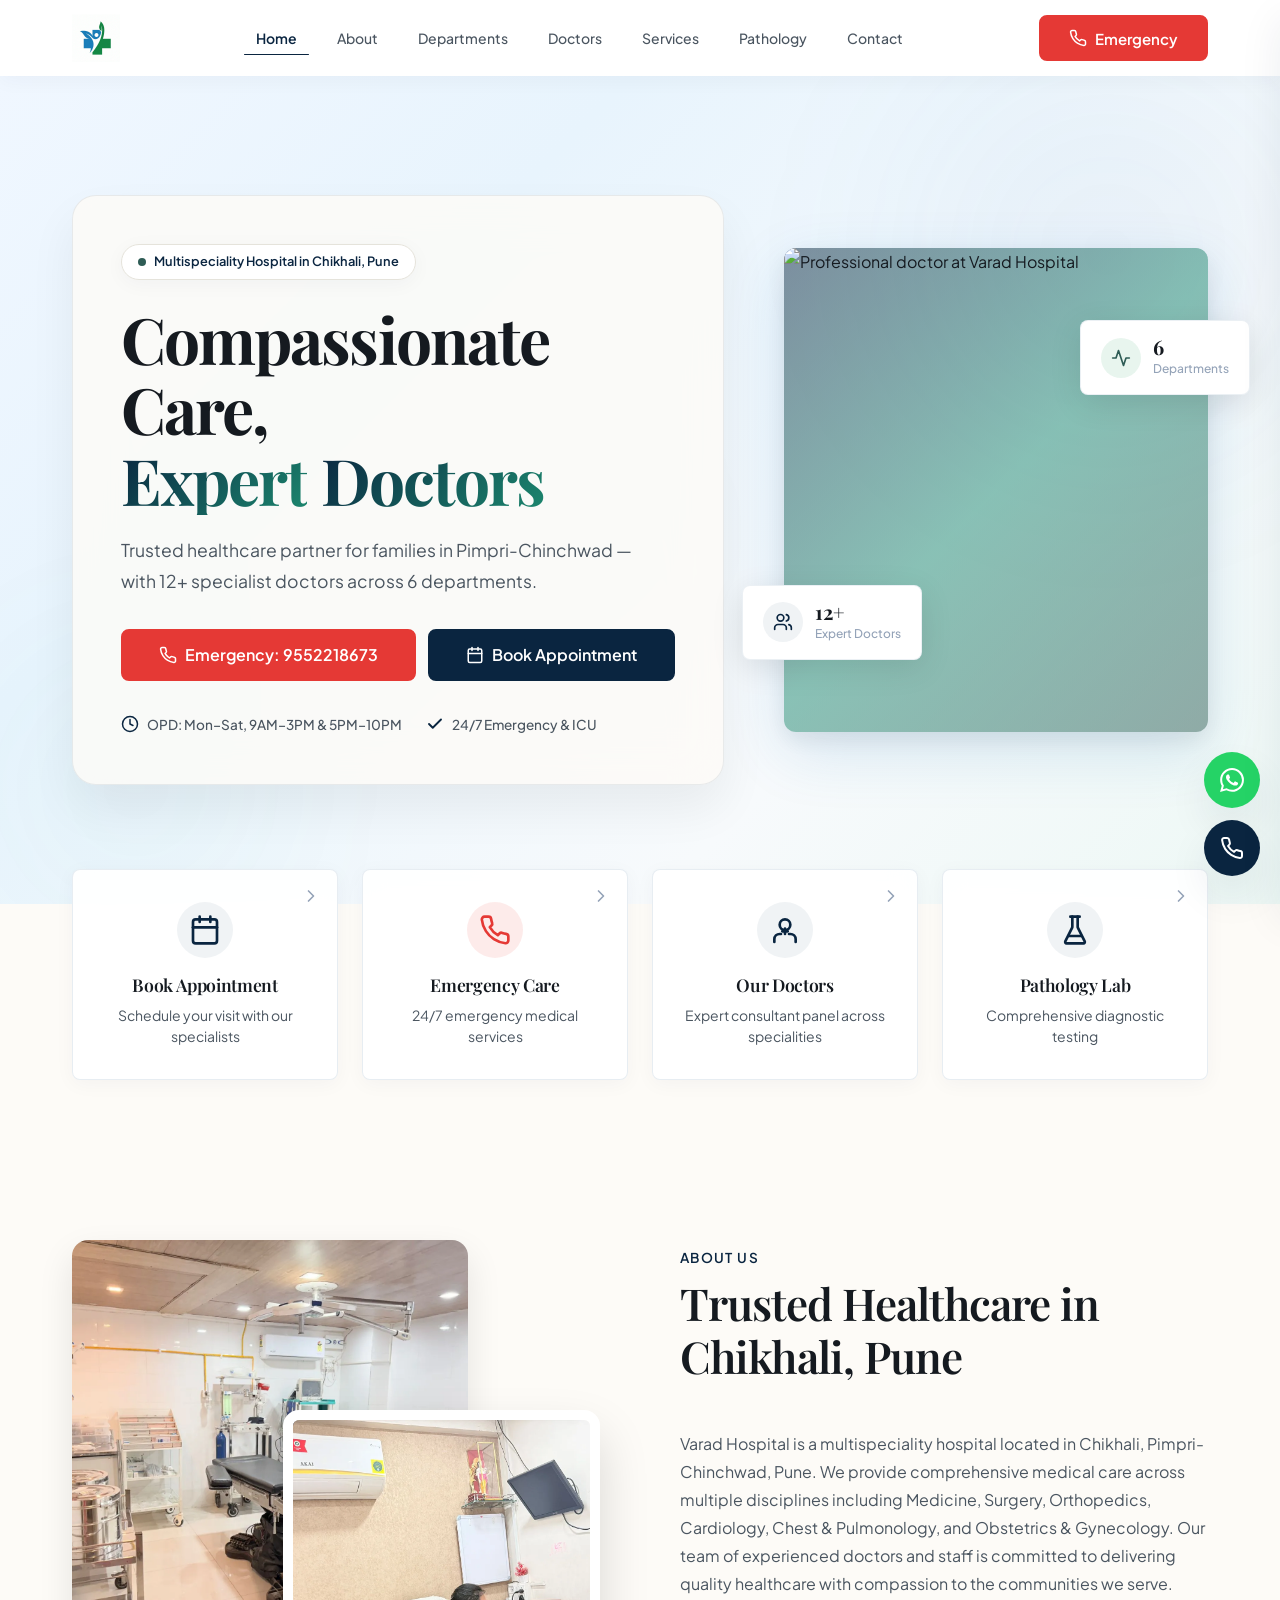
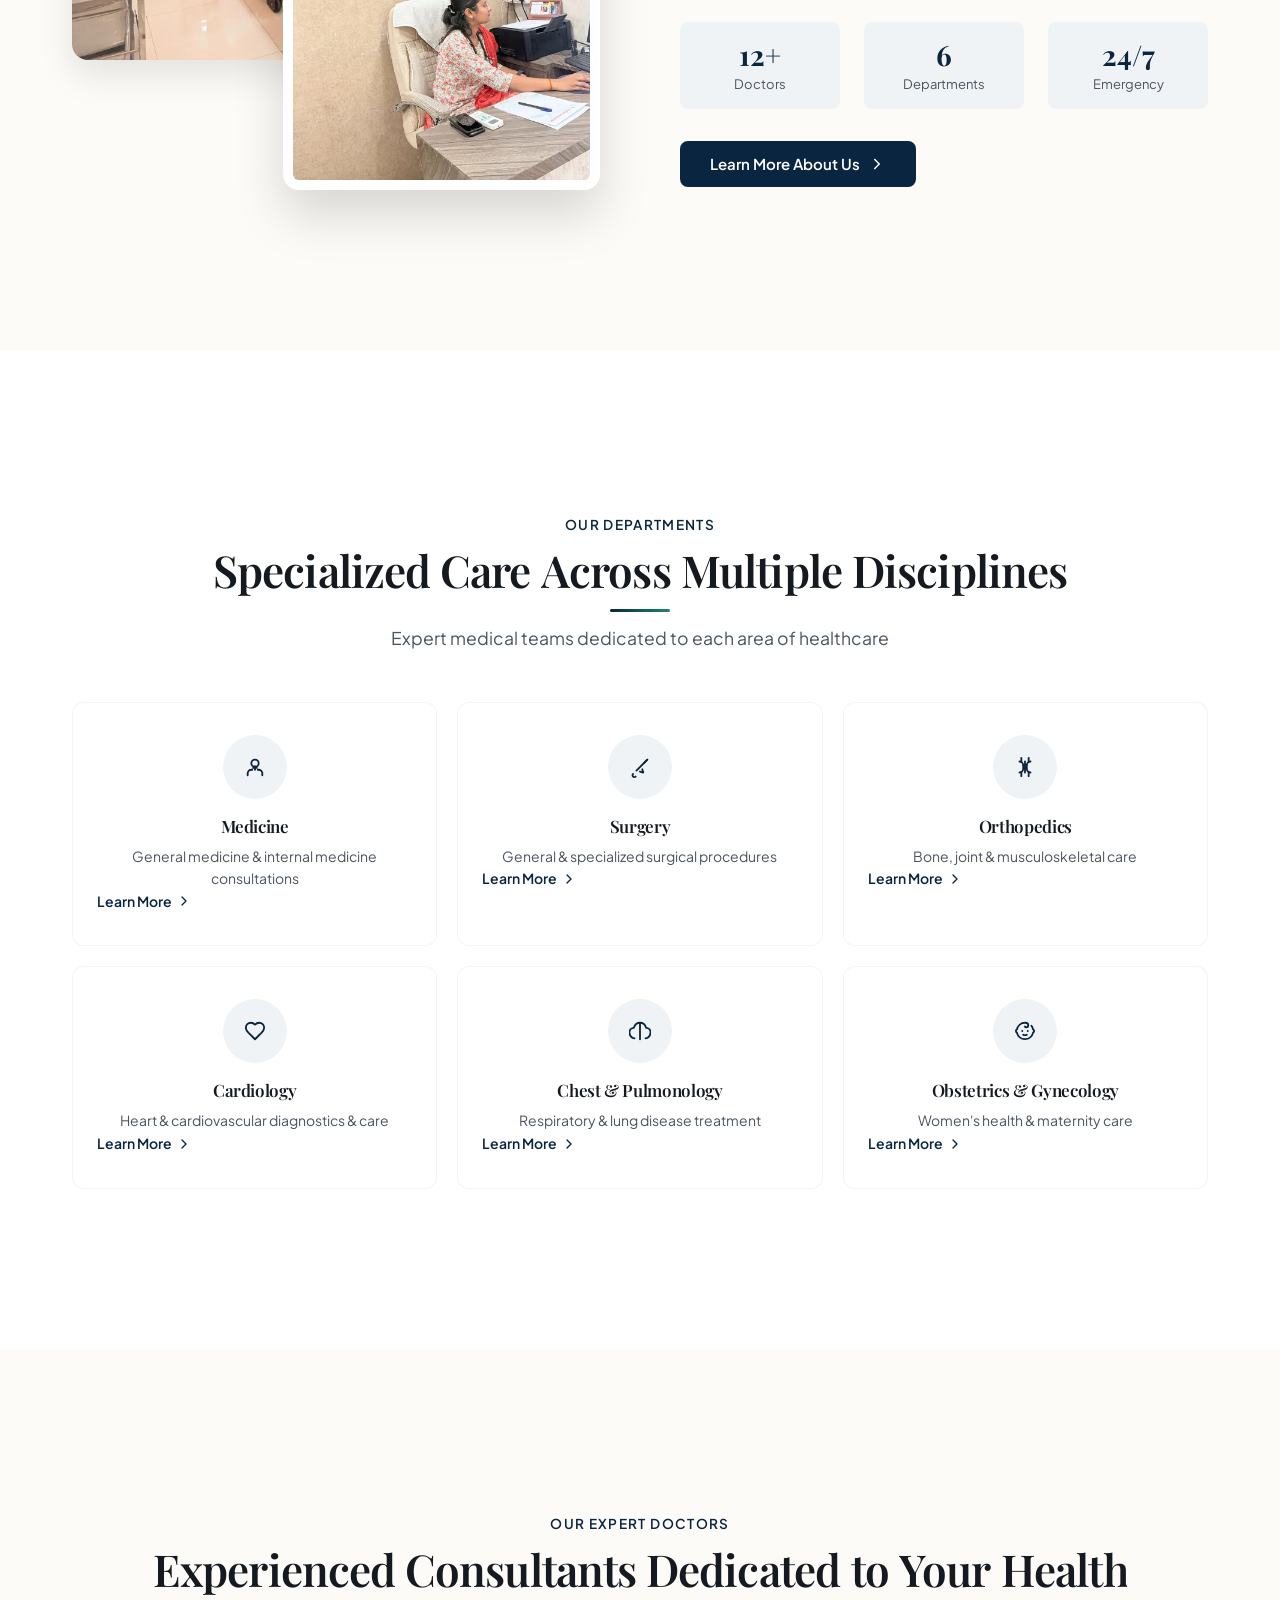
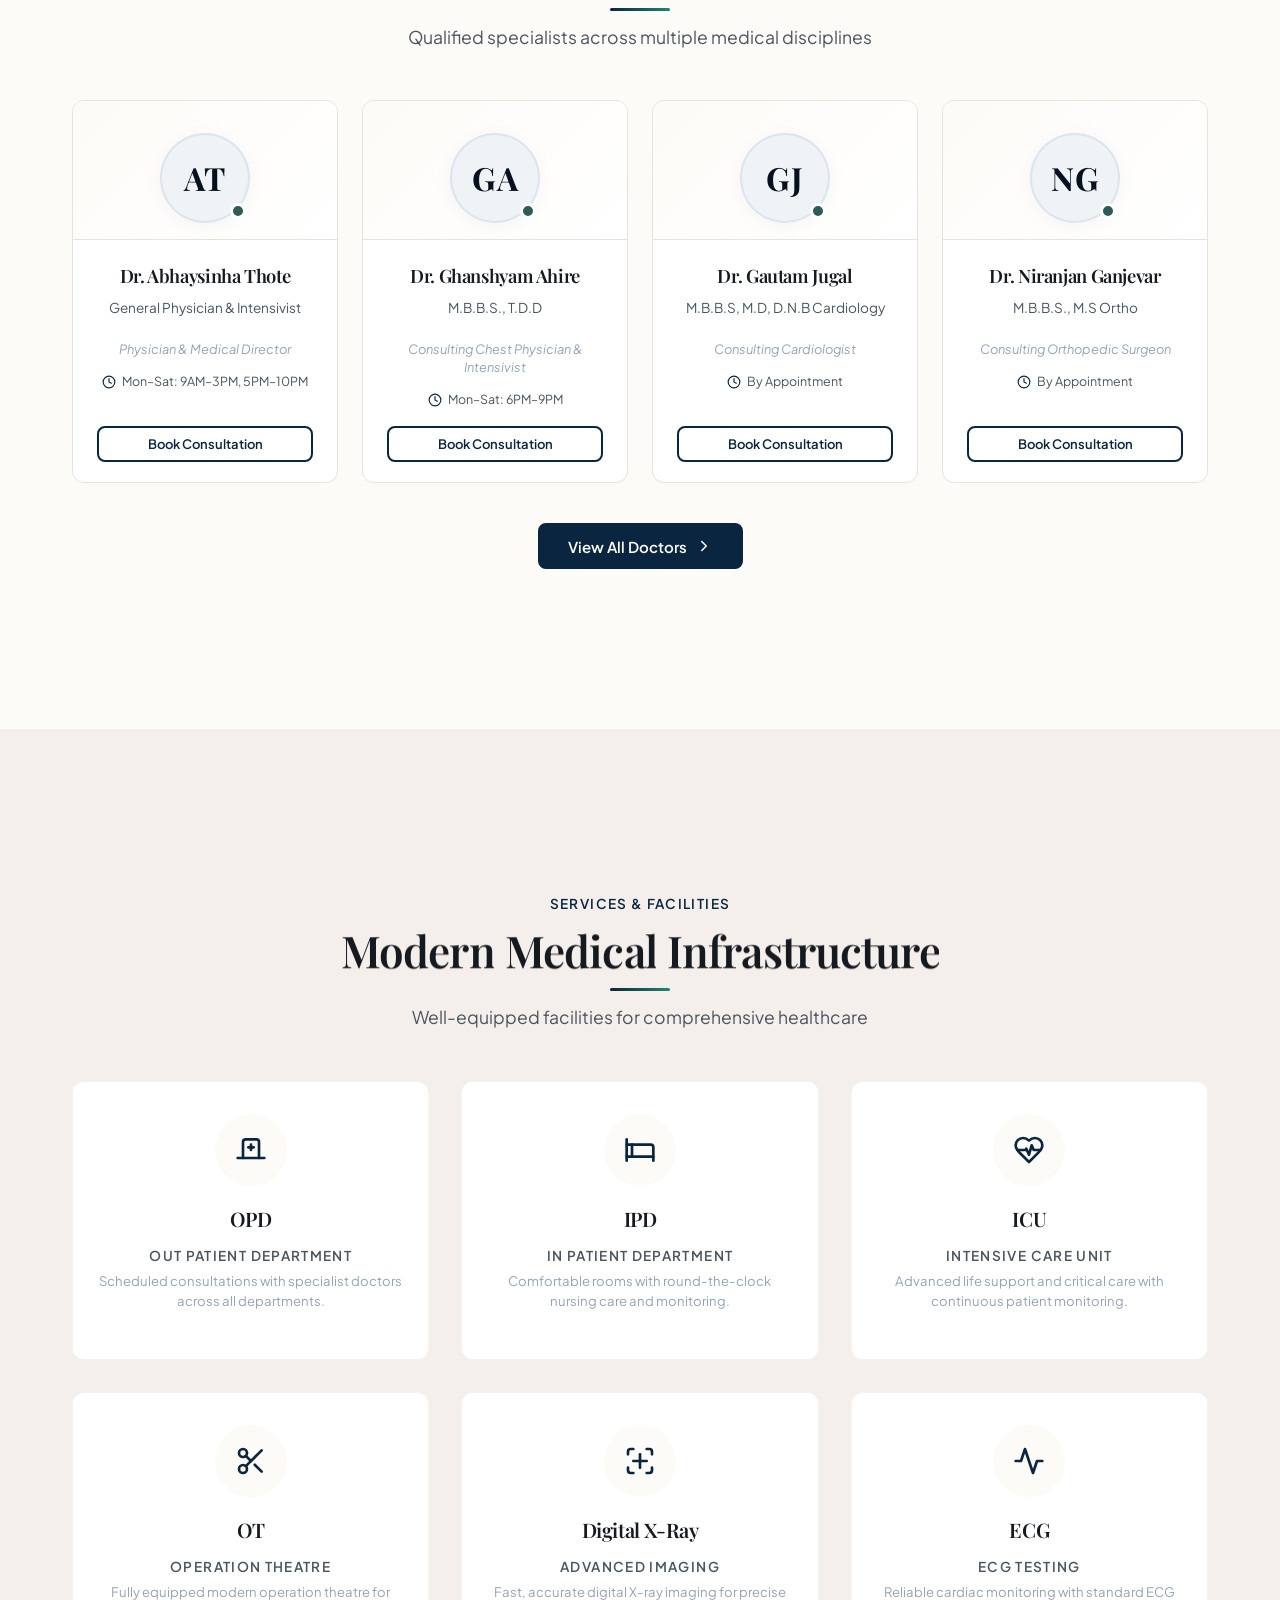
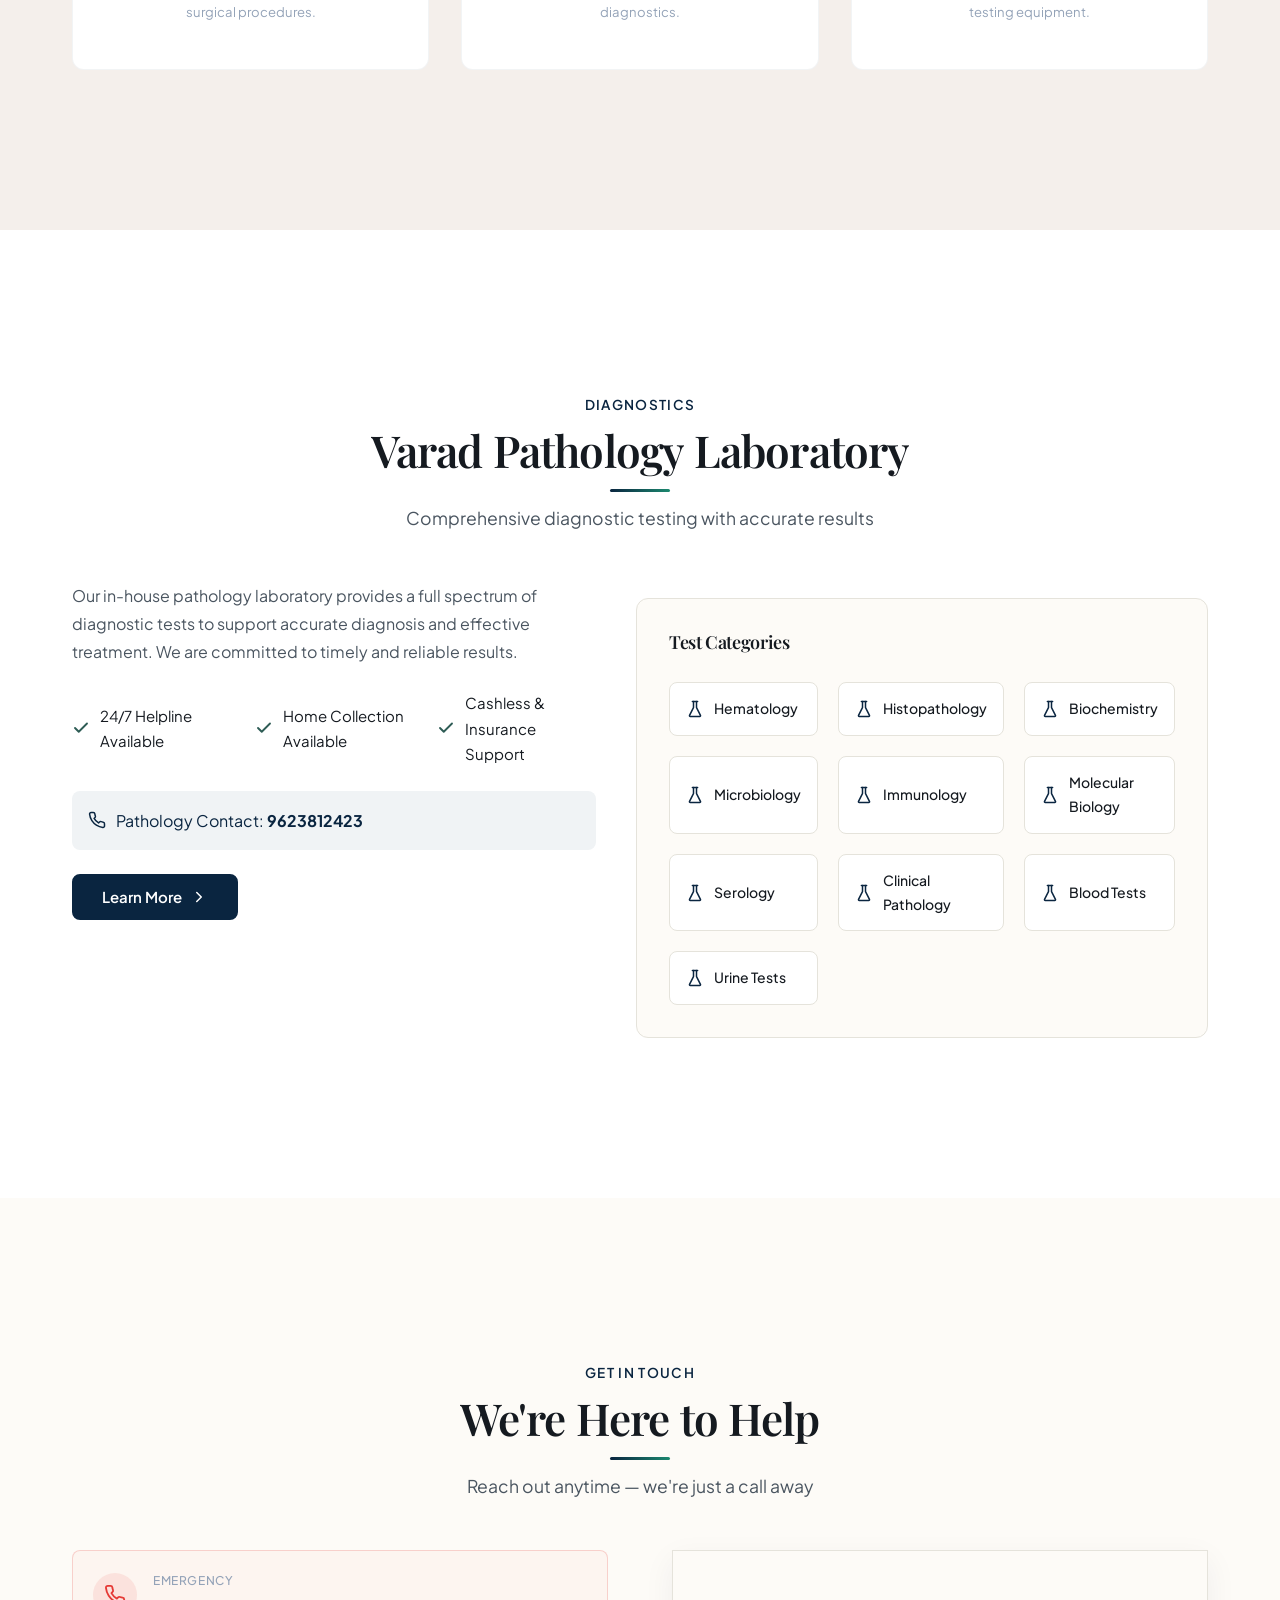
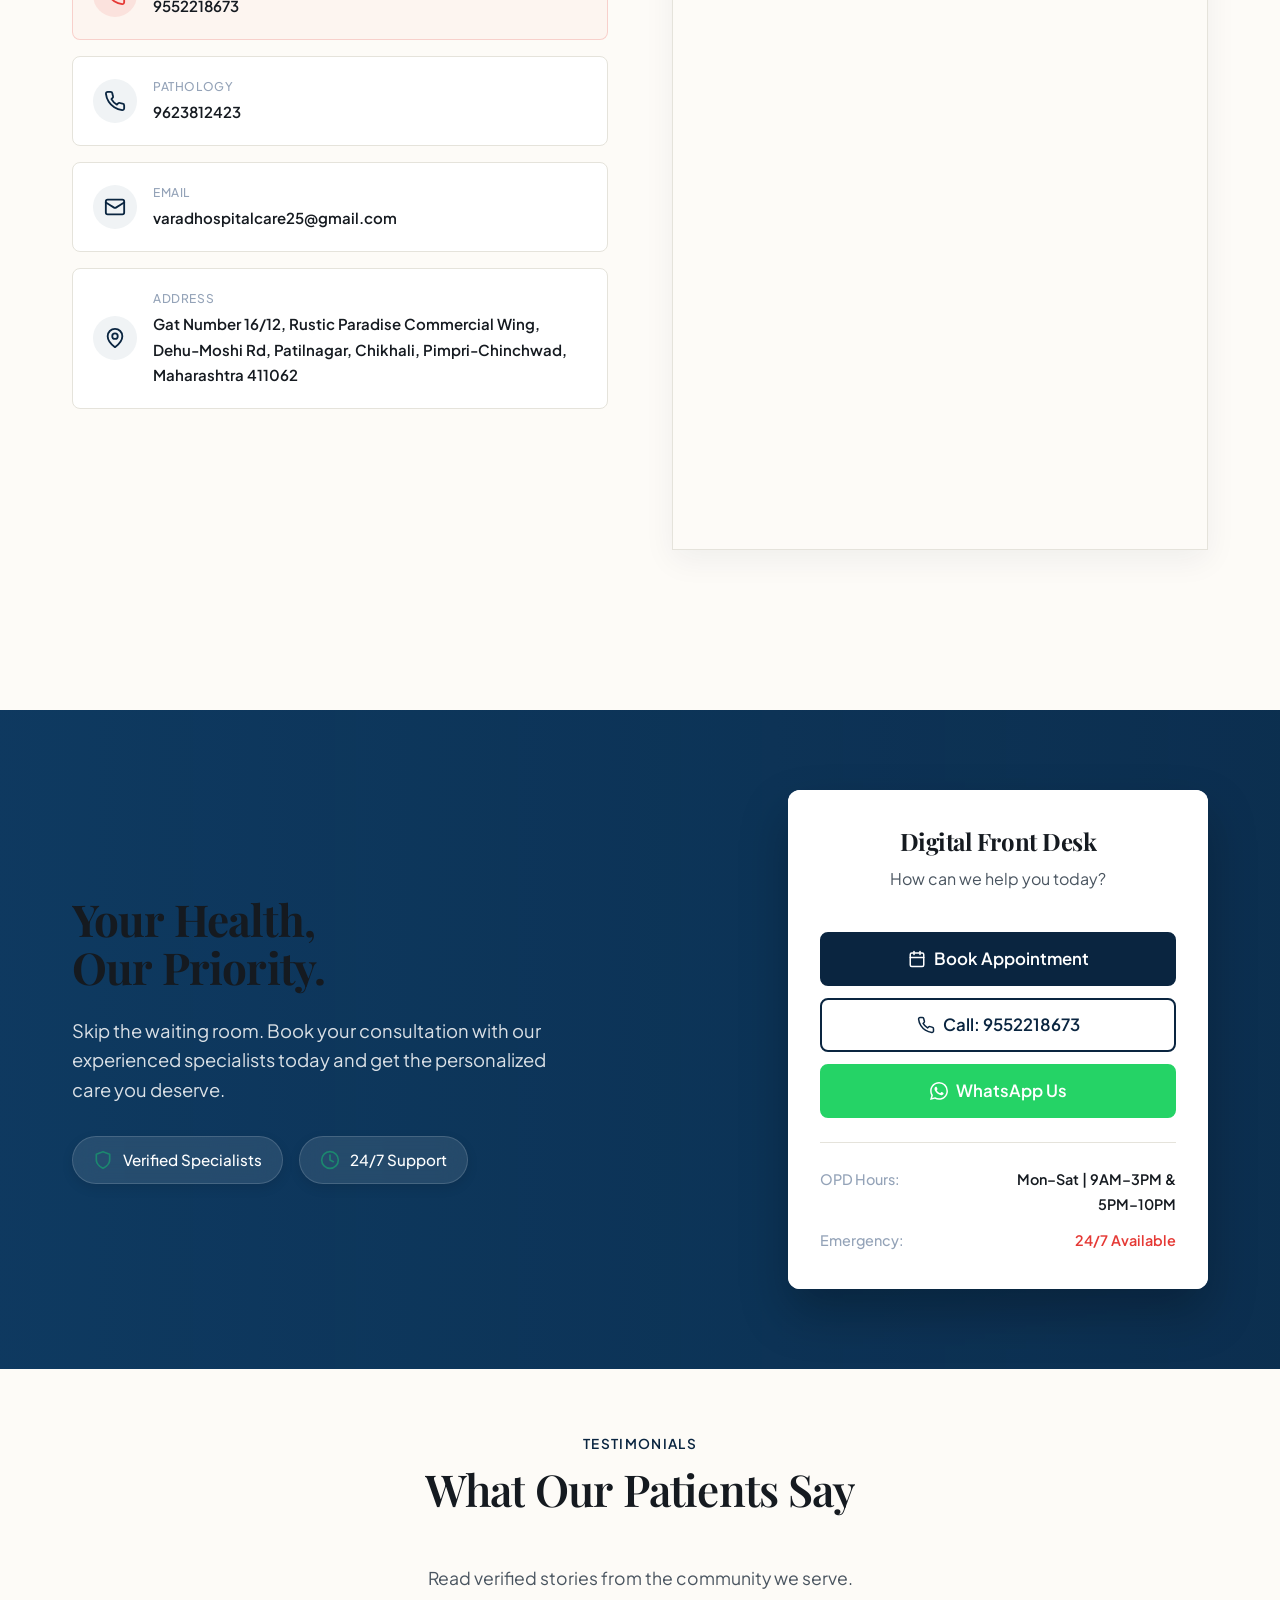
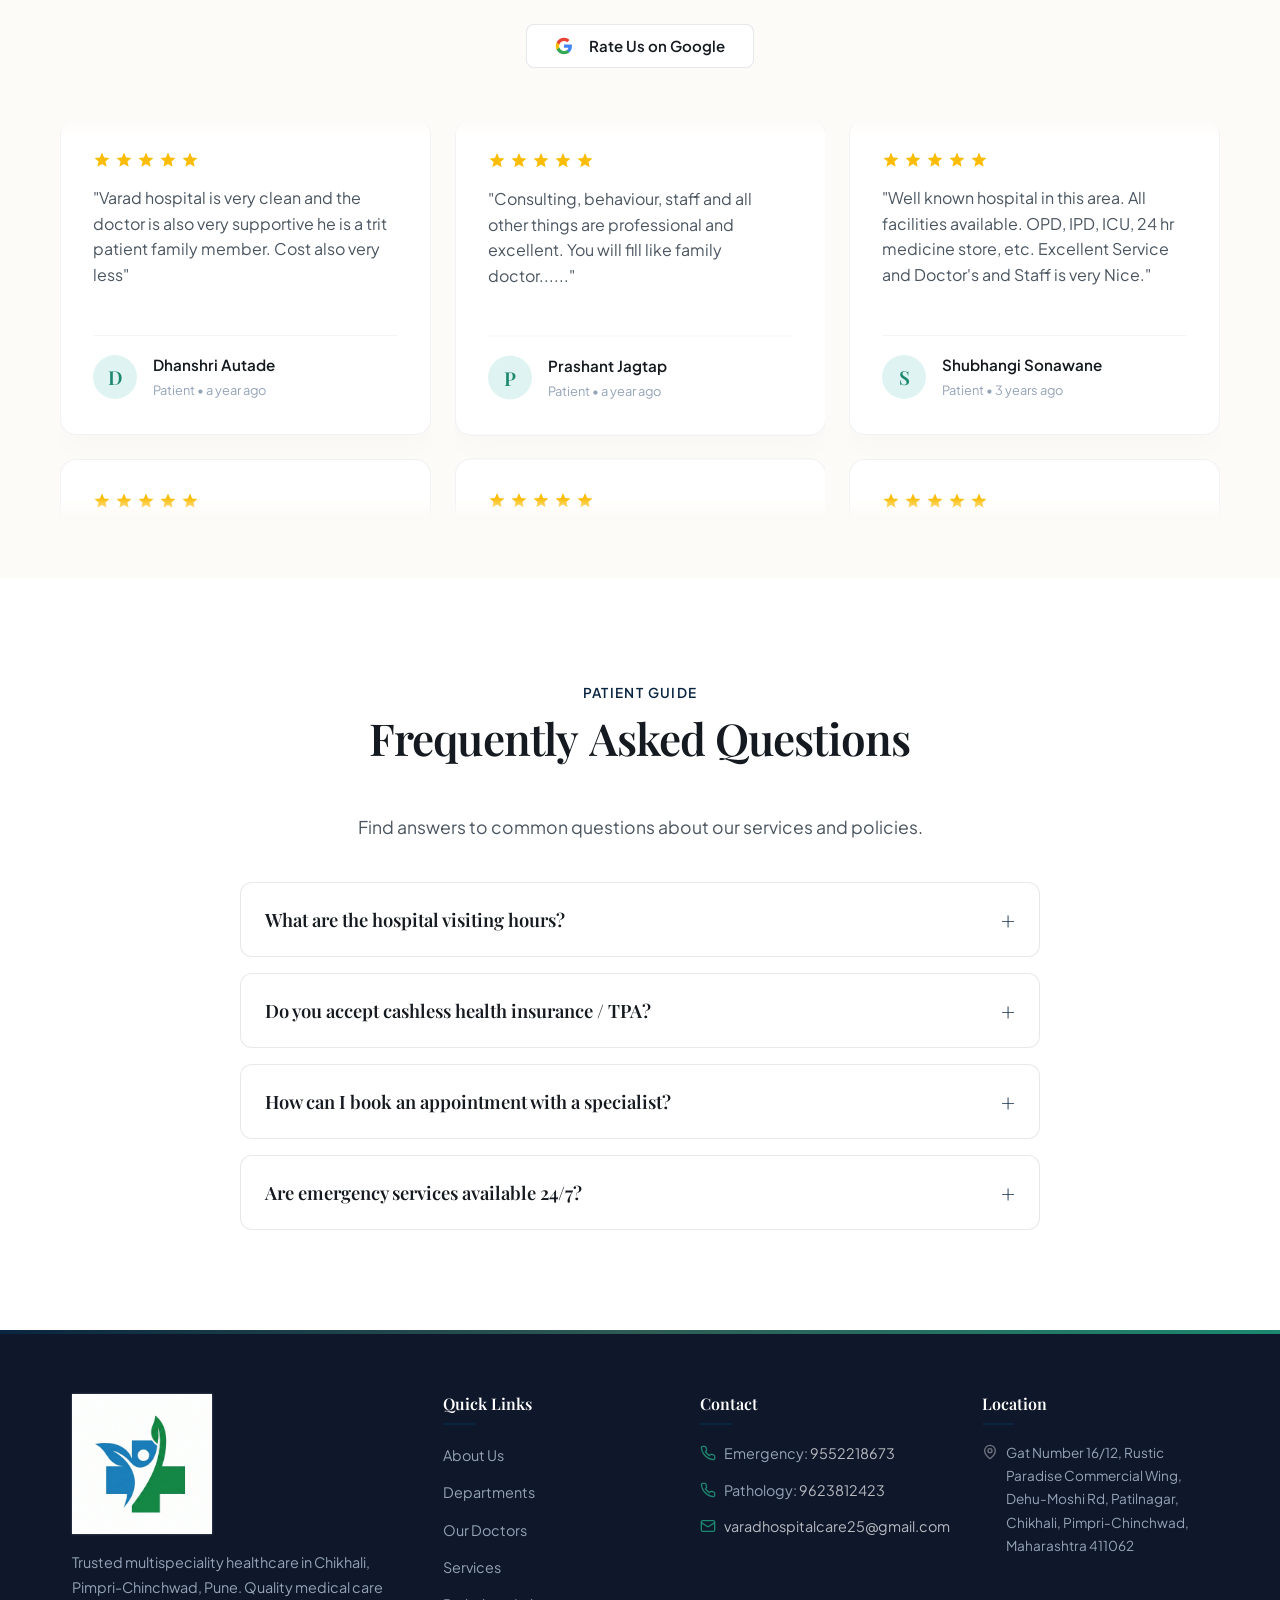
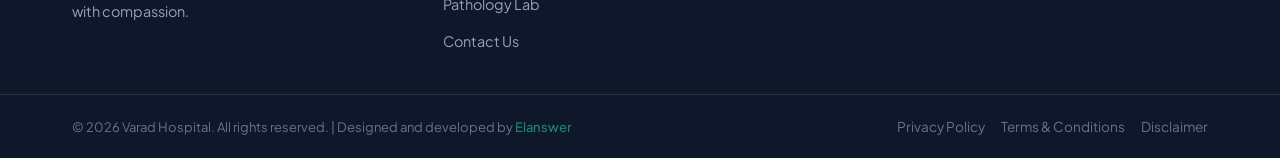
==== commit 0c311d34: "Added one more doctor in the doctor list" ====
--- a/index.html
+++ b/index.html
@@ -218,8 +218,8 @@
             Compassionate Care,<br>
             <span class="hero-v2__title-accent">Expert Doctors</span>
           </h1>
-          <p class="hero-v2__subtitle">Trusted healthcare partner for families in Pimpri-Chinchwad — with 11+ specialist
-            doctors, 24/7 emergency care, advanced diagnostics, and comprehensive medical services.</p>
+          <p class="hero-v2__subtitle">Trusted healthcare partner for families in Pimpri-Chinchwad — with 12+ specialist
+            doctors across 6 departments.</p>
 
           <div class="hero-v2__actions">
             <a href="tel:9552218673" class="btn btn-emergency btn-lg hero-emergency-btn">
@@ -288,7 +288,7 @@
               </svg>
             </div>
             <div>
-              <span class="hero-v2__float-number">11+</span>
+              <span class="hero-v2__float-number">12+</span>
               <span class="hero-v2__float-label">Expert Doctors</span>
             </div>
           </div>
@@ -433,7 +433,7 @@
               serve.</p>
             <div class="about-stats">
               <div class="stat-item">
-                <span class="stat-number" data-target="11" data-suffix="+">0</span>
+                <span class="stat-number" data-target="12" data-suffix="+">0</span>
                 <span class="stat-label">Doctors</span>
               </div>
               <div class="stat-item">
